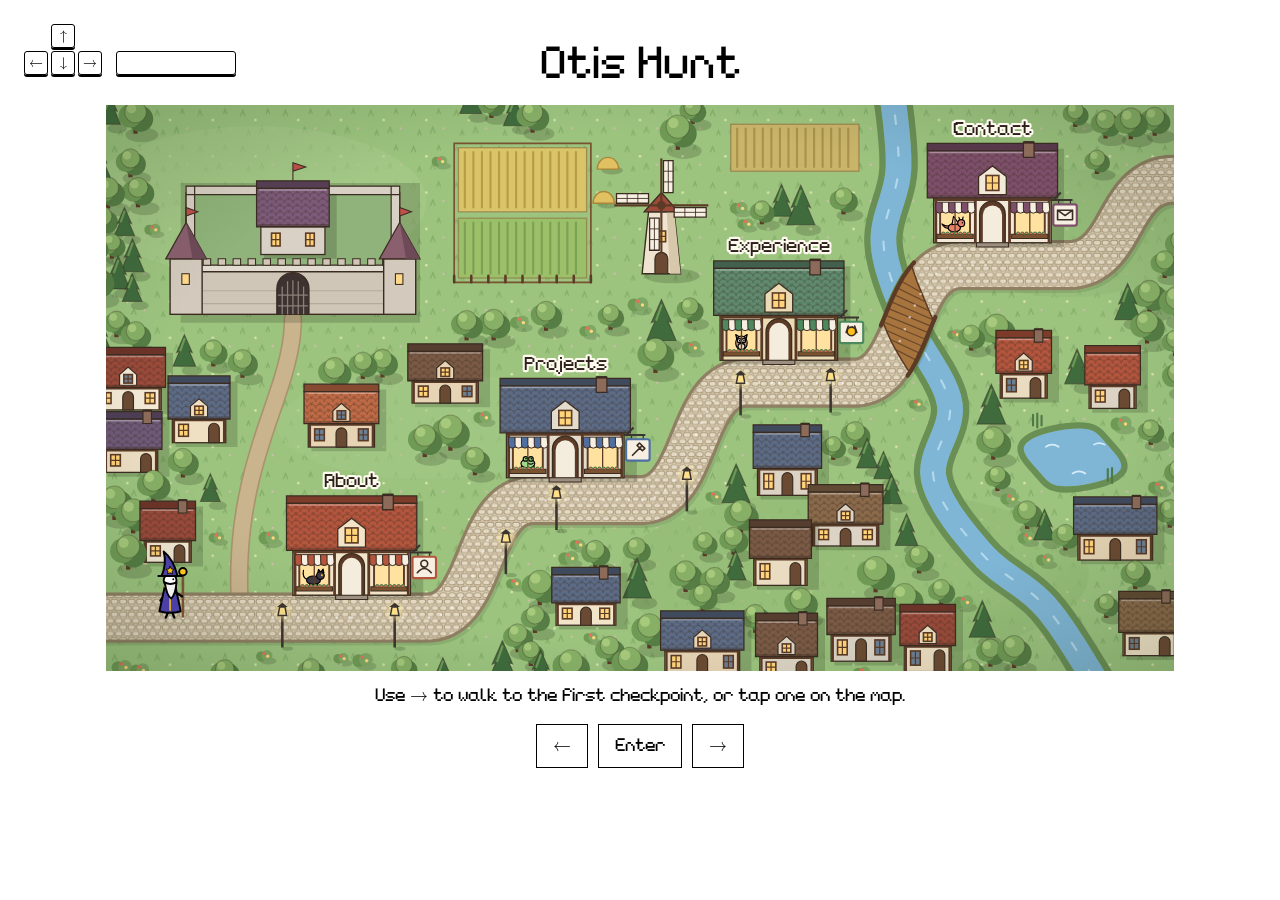
==== home.html @ 8ca7ceb2 "Turn each shop into a full-width room instead of a small framed picture Every shop now opens on a ro" ====
<!doctype html>
<html lang="en">
<head>
  <meta charset="utf-8">
  <meta name="viewport" content="width=device-width, initial-scale=1">
  <title>Otis Hunt</title>
  <link rel="stylesheet" href="css/fonts.css?v=20261121c">
  <link rel="stylesheet" href="css/home.css?v=20261121c">
  <script>
    // Coming from the cover's dive into the wizard: start inside his robe (see arrive() in home.js).
    try {
      if (sessionStorage.getItem('arriveZoom') && !location.hash &&
          !matchMedia('(prefers-reduced-motion: reduce)').matches) {
        document.documentElement.classList.add('arriving');
      }
    } catch (e) {}
  </script>
</head>
<body>
  <main class="world" id="world">
    <aside class="key" aria-label="Use the arrow keys to walk and the space bar to go inside">
      <div class="arrows" aria-hidden="true">
        <kbd class="up">↑</kbd>
        <kbd class="left">←</kbd><kbd class="down">↓</kbd><kbd class="right">→</kbd>
      </div>
      <kbd class="space" aria-hidden="true"></kbd>
    </aside>

    <header class="title">
      <h1>Otis Hunt</h1>
    </header>

    <figure class="map-figure">
      <div class="map-scroll" id="mapScroll">
      <div class="map-wrap" id="mapWrap">
        <svg class="map" id="map" viewBox="0 0 1000 530" role="img"
             aria-label="Map of the portfolio. Walk the figure to a checkpoint and go inside.">

          <defs>
            <pattern id="grass" width="40" height="34" patternUnits="userSpaceOnUse">
              <path d="M6 10 l2 -5 l2 5 M24 26 l2 -5 l2 5 M30 8 l1.5 -4 l1.5 4 M12 28 l1.5 -4 l1.5 4" fill="none" stroke="#6f9a55" stroke-width="1.2" stroke-opacity=".55" stroke-linecap="round"/>
              <circle cx="20" cy="14" r="1.1" fill="#fff6c8" opacity=".7"/><circle cx="36" cy="22" r="1" fill="#f6b6c8" opacity=".7"/>
            </pattern>
            <pattern id="tiles" width="8" height="6" patternUnits="userSpaceOnUse">
              <path d="M0 6 a4 4 0 0 1 8 0 M-4 3 a4 4 0 0 1 8 0 M4 3 a4 4 0 0 1 8 0" fill="none" stroke="#3b2c22" stroke-opacity=".4" stroke-width=".9"/>
            </pattern>
            <pattern id="cobbles" width="16" height="12" patternUnits="userSpaceOnUse"><rect width="16" height="12" fill="#d8cbb2"/><g fill="#e4d9c4" stroke="#a89878" stroke-width=".9"><rect x=".8" y=".8" width="6.6" height="4.6" rx="2"/><rect x="8.6" y=".8" width="6.6" height="4.6" rx="2"/><rect x="-3.2" y="6.6" width="6.6" height="4.6" rx="2"/><rect x="4.6" y="6.6" width="6.6" height="4.6" rx="2"/><rect x="12.6" y="6.6" width="6.6" height="4.6" rx="2"/></g></pattern>
            <radialGradient id="lampGlow"><stop offset="0" stop-color="#ffe9a0" stop-opacity=".85"/><stop offset="1" stop-color="#ffe9a0" stop-opacity="0"/></radialGradient>
            <radialGradient id="vignette" cx=".5" cy=".5" r=".75"><stop offset=".6" stop-color="#1f2a14" stop-opacity="0"/><stop offset="1" stop-color="#1f2a14" stop-opacity=".22"/></radialGradient>
          </defs>
          <!-- ── Scenery: a town seen from above, the street climbing bottom-left to top-right (generated by tools/gen_map.py) ── -->
          <g class="scenery" aria-hidden="true">
          <rect width="1000" height="530" fill="#9cc47f"/><rect width="1000" height="530" fill="url(#grass)"/>
          <ellipse cx="140" cy="90" rx="160" ry="70" fill="#a9cc8a" opacity=".6"/>
          <ellipse cx="700" cy="440" rx="220" ry="80" fill="#93bb76" opacity=".6"/>
          <ellipse cx="300" cy="300" rx="140" ry="50" fill="#a4c985" opacity=".6"/>
          <ellipse cx="900" cy="120" rx="120" ry="60" fill="#94bb78" opacity=".6"/>
          <rect x="330" y="40" width="120" height="60" fill="#d9c46a" stroke="#8a6a3a" stroke-width="1.2" stroke-opacity=".6"/><path d="M336 44 V96 M344 44 V96 M352 44 V96 M360 44 V96 M368 44 V96 M376 44 V96 M384 44 V96 M392 44 V96 M400 44 V96 M408 44 V96 M416 44 V96 M424 44 V96 M432 44 V96 M440 44 V96" stroke="#b89c45" stroke-width="2" stroke-linecap="round"/><rect x="330" y="106" width="120" height="56" fill="#9cbf6a" stroke="#8a6a3a" stroke-width="1.2" stroke-opacity=".6"/><path d="M336 110 V158 M344 110 V158 M352 110 V158 M360 110 V158 M368 110 V158 M376 110 V158 M384 110 V158 M392 110 V158 M400 110 V158 M408 110 V158 M416 110 V158 M424 110 V158 M432 110 V158 M440 110 V158" stroke="#7da152" stroke-width="2" stroke-linecap="round"/><rect x="585" y="18" width="120" height="44" fill="#c9b46a" stroke="#8a6a3a" stroke-width="1.2" stroke-opacity=".6"/><path d="M591 22 V58 M599 22 V58 M607 22 V58 M615 22 V58 M623 22 V58 M631 22 V58 M639 22 V58 M647 22 V58 M655 22 V58 M663 22 V58 M671 22 V58 M679 22 V58 M687 22 V58 M695 22 V58" stroke="#a8924c" stroke-width="2" stroke-linecap="round"/><path d="M326 36 H454 V166 H326 Z" fill="none" stroke="#7a5230" stroke-width="1.6"/><path d="M326 166 v-6 M342 166 v-6 M358 166 v-6 M374 166 v-6 M390 166 v-6 M406 166 v-6 M422 166 v-6 M438 166 v-6 M454 166 v-6" stroke="#5b3a26" stroke-width="2.4" stroke-linecap="round"/><ellipse cx="474" cy="61" rx="10" ry="4" fill="#1f2a14" opacity=".2"/><path d="M460 60 a10 11 0 0 1 20 0 Z" fill="#e0c060" stroke="#a8863a" stroke-width="1.2"/><ellipse cx="470" cy="93" rx="10" ry="4" fill="#1f2a14" opacity=".2"/><path d="M456 92 a10 11 0 0 1 20 0 Z" fill="#e0c060" stroke="#a8863a" stroke-width="1.2"/>
          <path d="M721.1 -9.4 L721.1 -9.3 L721.9 -3.5 L722.7 3 L723.6 10 L724.5 17.3 L725.3 24.9 L726 32.4 L726.6 39.8 L727 46.9 L727.1 53.5 L727 59.2 L726.6 64.3 L725.7 69.3 L724.5 74.4 L723.1 79.7 L721.4 85.2 L719.6 90.8 L719.6 90.9 L717.9 96.6 L717.7 97 L716.2 102.7 L716 103.3 L714.7 109 L714.5 110 L713.6 115.7 L713.4 117 L713 122.8 L712.9 124.3 L713 130.2 L713.1 131.5 L713.7 137.6 L713.8 138.5 L714.8 144.7 L715 145.4 L716.4 151.6 L716.5 152.3 L718.2 158.5 L718.3 159 L720.3 165.3 L720.4 165.8 L722.6 172 L722.7 172.4 L725 178.7 L725.1 179 L727.6 185.3 L727.7 185.5 L730.2 191.8 L730.3 191.9 L730.9 193.5 L731.3 192.5 L731.4 192.5 L732.2 190.4 L732.2 190.4 L733.1 188.3 L733.1 188.2 L734 186.2 L734 186.1 L734.9 184.1 L735 183.9 L735.8 181.9 L735.9 181.8 L736.8 179.8 L736.9 179.6 L737.8 177.6 L737.9 177.4 L738.8 175.5 L738.9 175.2 L739.8 173.3 L739.9 173.1 L740.9 171.2 L741 170.9 L742 169 L742.2 168.7 L743.1 166.9 L743.3 166.5 L744.3 164.8 L744.5 164.4 L745.6 162.6 L745.8 162.2 L746.8 160.5 L747.1 160.1 L748.2 158.4 L748.5 158 L749.1 157 L748.9 156.3 L747.1 150.5 L745.6 144.8 L744.4 139.4 L743.5 134.1 L743 129.1 L742.9 124.5 L743.3 120 L744 115.3 L745.2 110.3 L746.6 105.2 L748.3 99.8 L750 94.1 L750.1 94 L751.8 88.3 L751.9 87.9 L753.5 82.1 L753.7 81.4 L755.1 75.5 L755.2 74.7 L756.2 68.6 L756.4 67.5 L756.9 61.3 L757 60.3 L757.1 53.7 L757.1 53.1 L757 46 L756.9 45.5 L756.5 38 L756.5 37.7 L755.9 29.9 L755.9 29.7 L755.1 21.9 L755.1 21.7 L754.3 14 L754.3 13.8 L753.4 6.4 L753.4 6.3 L752.5 -0.8 L752.5 -0.8 L751.6 -7.3 L750.9 -13 L750.3 -17.8 L749.9 -21.6 L749.7 -23 L749.3 -24.4 L748.8 -25.8 L748.2 -27.1 L747.4 -28.4 L746.5 -29.6 L745.5 -30.7 L744.5 -31.6 L743.3 -32.5 L742 -33.3 L740.7 -33.9 L739.3 -34.4 L737.8 -34.7 L736.4 -34.9 L734.9 -35 L733.4 -34.9 L732 -34.7 L730.6 -34.3 L729.2 -33.8 L727.9 -33.2 L726.6 -32.4 L725.4 -31.5 L724.3 -30.5 L723.4 -29.5 L722.5 -28.3 L721.7 -27 L721.1 -25.7 L720.6 -24.3 L720.3 -22.8 L720.1 -21.4 L720 -19.9 L720.1 -18.4 L720.5 -14.6 L720.5 -14.3 Z M756.8 244.4 L760.6 250.6 L764.2 256.6 L767.5 262.4 L770.3 268 L772.6 273.2 L774.2 278 L775.1 282.2 L775.4 285.8 L775 289.6 L774.1 293.9 L772.5 298.7 L770.5 304 L768.2 309.6 L768.2 309.6 L765.8 315.4 L765.6 315.8 L763.5 321.6 L763.2 322.5 L761.4 328.3 L761.1 329.7 L759.9 335.5 L759.7 337.6 L759.3 343.3 L759.3 344.6 L759.4 345.9 L760.1 351.7 L760.3 352.8 L760.5 353.9 L762.1 359.8 L762.6 361.2 L764.8 367.2 L765.3 368.2 L768.1 374.3 L768.5 375.1 L771.8 381.2 L772.2 381.9 L775.9 388 L776.3 388.5 L780.4 394.6 L780.7 395 L785 401 L785.2 401.4 L789.8 407.3 L790 407.5 L794.6 413.3 L794.8 413.5 L799.4 419.1 L799.5 419.2 L804.1 424.6 L804.2 424.7 L808.7 429.8 L809.1 430.3 L813.6 435.1 L814.3 435.8 L819 440.2 L819.6 440.7 L824.6 444.8 L825 445.2 L830.1 449.1 L830.4 449.4 L835.6 453.1 L835.8 453.2 L841 456.9 L846.2 460.6 L851.2 464.2 L855.9 467.9 L860.5 471.7 L864.7 475.7 L868.8 480 L872.9 485 L877.4 490.8 L882.1 497.3 L886.8 504.3 L891.5 511.4 L896.1 518.6 L900.5 525.7 L904.6 532.5 L908.4 538.7 L911.9 544.4 L911.9 544.5 L914.9 549.2 L915 549.4 L917.4 553.1 L918.2 554.3 L919.2 555.4 L920.3 556.4 L921.5 557.3 L922.7 558.1 L924 558.8 L925.4 559.3 L926.8 559.7 L928.3 559.9 L929.7 560 L931.2 560 L932.7 559.8 L934.1 559.4 L935.5 559 L936.8 558.3 L938.1 557.6 L939.3 556.8 L940.4 555.8 L941.4 554.7 L942.3 553.5 L943.1 552.3 L943.8 551 L944.3 549.6 L944.7 548.2 L944.9 546.7 L945 545.3 L945 543.8 L944.8 542.3 L944.4 540.9 L944 539.5 L943.3 538.2 L942.6 536.9 L940.3 533.3 L937.5 528.7 L934.1 523.1 L930.2 516.8 L930.2 516.8 L926 510 L926 509.9 L921.5 502.7 L921.4 502.6 L916.7 495.2 L916.6 495.1 L911.8 487.7 L911.7 487.5 L906.8 480.3 L906.6 480 L901.7 473.2 L901.4 472.8 L896.6 466.5 L896.2 466 L891.5 460.4 L890.9 459.7 L886.2 454.7 L885.5 454.1 L880.6 449.5 L880 449 L875 444.7 L874.5 444.3 L869.4 440.3 L869 440.1 L863.8 436.3 L863.6 436.2 L858.3 432.4 L853.2 428.8 L848.2 425.2 L843.6 421.6 L839.2 417.9 L835.1 414.1 L831.1 409.9 L826.9 405.1 L822.4 399.8 L817.9 394.4 L813.5 388.9 L809.2 383.3 L805.1 377.7 L801.4 372.1 L798 366.6 L795.1 361.2 L792.7 356.1 L790.9 351.3 L789.8 347.1 L789.4 343.7 L789.6 340.3 L790.3 336.2 L791.7 331.7 L793.6 326.6 L795.9 321.1 L798.3 315.3 L798.5 314.9 L800.7 309.1 L801 308.3 L802.9 302.4 L803.2 301.1 L804.5 295.2 L804.8 293.3 L805.4 287.4 L805.4 286.2 L805.4 285 L805 279 L804.8 277.8 L804.6 276.7 L803.3 270.7 L802.9 269.1 L800.8 263 L800.3 261.8 L797.7 255.7 L797.3 254.8 L794.1 248.6 L793.8 248 L790.3 241.7 L790.1 241.4 L786.3 235.1 L786.2 234.9 L782.3 228.6 L782.3 228.6 L778.4 222.3 L774.7 216.2 L771.5 210.6 L771.2 211.3 L770.4 213.3 L769.5 215.4 L769.5 215.4 L768.7 217.5 L768.6 217.5 L767.8 219.6 L767.8 219.6 L766.9 221.7 L766.9 221.8 L766 223.8 L766 223.9 L765.1 225.9 L765 226.1 L764.2 228.1 L764.1 228.2 L763.2 230.2 L763.1 230.4 L762.2 232.4 L762.1 232.6 L761.2 234.5 L761.1 234.8 L760.2 236.7 L760.1 236.9 L759.1 238.8 L759 239.1 L758 241 L757.8 241.3 L756.9 243.1 L756.7 243.5 L756.4 243.9 Z M946.5 323.8 L943.9 320.7 L941.3 317.8 L938.8 315 L936.5 312.4 L934.3 309.9 L932.3 307.7 L930.2 305.7 L928 304 L925.6 302.6 L922.7 301.5 L919.4 300.7 L915.5 300.2 L911 300 L905.9 300.2 L900.3 300.7 L894.3 301.5 L888.1 302.6 L882 304 L876.1 305.7 L870.7 307.7 L866 309.9 L862.1 312.4 L859.2 315 L857.3 317.8 L856.4 320.7 L856.5 323.8 L857.4 326.9 L859 330 L861.1 333.1 L863.5 336.2 L866.1 339.3 L868.7 342.2 L871.2 345 L873.5 347.6 L875.7 350.1 L877.7 352.3 L879.8 354.3 L882 356 L884.4 357.4 L887.3 358.5 L890.6 359.3 L894.5 359.8 L899 360 L904.1 359.8 L909.7 359.3 L915.7 358.5 L921.9 357.4 L928 356 L933.9 354.3 L939.3 352.3 L944 350.1 L947.9 347.6 L950.8 345 L952.7 342.2 L953.6 339.3 L953.5 336.2 L952.6 333.1 L951 330 L948.9 326.9 Z" fill="#7fa866" stroke="#6a8f55" stroke-width="6" stroke-linejoin="round"/>
          <path d="M944.1 325.7 L941.6 322.7 L939.1 319.8 L936.6 317 L936.6 317 L934.3 314.4 L932.1 311.9 L930.1 309.8 L928.2 308 L926.3 306.5 L924.2 305.3 L921.8 304.3 L918.9 303.6 L915.3 303.2 L911 303 L906.1 303.2 L900.6 303.6 L894.8 304.4 L888.8 305.5 L882.8 306.9 L877 308.6 L871.8 310.5 L867.4 312.6 L863.9 314.8 L861.4 317 L860 319.1 L859.4 321.1 L859.5 323.3 L860.2 325.7 L861.6 328.5 L863.5 331.4 L865.9 334.3 L868.4 337.3 L870.9 340.2 L873.4 343 L873.4 343 L875.7 345.6 L877.9 348.1 L879.9 350.2 L881.8 352 L883.7 353.5 L885.8 354.7 L888.2 355.7 L891.1 356.4 L894.7 356.8 L899 357 L903.9 356.8 L909.4 356.4 L915.2 355.6 L921.2 354.5 L927.2 353.1 L933 351.4 L938.2 349.5 L942.6 347.4 L946.1 345.2 L948.6 343 L950 340.9 L950.6 338.9 L950.5 336.7 L949.8 334.3 L948.4 331.5 L946.5 328.6 Z M759.9 243.8 L763.2 249 L763.2 249.1 L766.8 255.1 L766.9 255.2 L770.1 261 L770.2 261.1 L773 266.6 L773.1 266.8 L775.3 272 L775.4 272.2 L777 277 L777.1 277.3 L778 281.5 L778.1 281.7 L778.1 282 L778.4 285.6 L778.4 285.9 L778.4 286.1 L778 289.9 L778 290.3 L777 294.6 L776.9 294.9 L775.4 299.6 L775.3 299.8 L773.3 305 L773.3 305.1 L771 310.7 L771 310.7 L768.6 316.5 L768.4 316.9 L766.3 322.6 L766 323.4 L764.3 329.1 L764 330.4 L762.9 336 L762.7 337.8 L762.3 343.4 L762.3 344.5 L762.4 345.6 L763.1 351.3 L763.2 352.3 L763.4 353.2 L765 359 L765.4 360.2 L767.6 366.1 L768 367 L770.8 373 L771.2 373.7 L774.4 379.8 L774.8 380.4 L778.5 386.4 L778.8 386.9 L782.8 392.9 L783.1 393.3 L787.4 399.3 L787.6 399.6 L792.1 405.4 L792.3 405.7 L796.9 411.4 L797.1 411.6 L801.7 417.2 L801.8 417.3 L806.4 422.7 L806.5 422.7 L810.9 427.9 L811.3 428.2 L815.7 433 L816.4 433.6 L821 438 L821.6 438.4 L826.5 442.5 L826.9 442.9 L831.9 446.7 L832.2 446.9 L837.4 450.7 L837.5 450.8 L842.8 454.5 L847.9 458.1 L848 458.2 L853 461.8 L853 461.8 L857.8 465.5 L857.9 465.6 L862.4 469.4 L862.5 469.5 L866.8 473.5 L866.9 473.6 L871 477.9 L871.1 478 L875.3 483 L875.3 483.1 L879.8 489 L879.9 489.1 L884.5 495.6 L884.6 495.6 L889.3 502.6 L889.3 502.6 L894 509.8 L894 509.8 L898.6 517 L898.6 517 L903 524.1 L903 524.1 L907.2 530.9 L907.2 530.9 L911 537.2 L914.4 542.8 L914.5 542.9 L917.4 547.6 L917.5 547.8 L919.9 551.4 L920.6 552.5 L921.4 553.3 L922.2 554.1 L923.2 554.9 L924.2 555.5 L925.2 556 L926.3 556.4 L927.5 556.7 L928.6 556.9 L929.8 557 L931 557 L932.1 556.8 L933.3 556.5 L934.4 556.2 L935.5 555.7 L936.5 555.1 L937.5 554.4 L938.3 553.6 L939.1 552.8 L939.9 551.8 L940.5 550.8 L941 549.8 L941.4 548.7 L941.7 547.5 L941.9 546.4 L942 545.2 L942 544 L941.8 542.9 L941.5 541.7 L941.2 540.6 L940.7 539.5 L940.1 538.4 L937.8 534.9 L937.7 534.9 L934.9 530.3 L934.9 530.3 L931.5 524.7 L927.7 518.4 L927.6 518.4 L923.4 511.5 L923.4 511.5 L918.9 504.3 L918.9 504.2 L914.2 496.8 L914.1 496.7 L909.3 489.4 L909.2 489.2 L904.3 482 L904.1 481.8 L899.3 475 L899 474.6 L894.2 468.4 L893.9 467.9 L889.2 462.4 L888.7 461.7 L884.1 456.8 L883.5 456.2 L878.6 451.7 L878.1 451.2 L873.1 447 L872.7 446.7 L867.5 442.7 L867.2 442.5 L862 438.7 L861.9 438.6 L856.6 434.9 L851.4 431.2 L851.4 431.2 L846.5 427.6 L846.4 427.6 L841.7 424 L841.6 423.9 L837.3 420.3 L837.1 420.1 L833 416.3 L832.9 416.2 L828.9 412 L828.9 411.9 L824.6 407 L824.6 407 L820.1 401.8 L820.1 401.7 L815.6 396.3 L815.6 396.3 L811.1 390.8 L811.1 390.7 L806.8 385.1 L806.8 385.1 L802.7 379.4 L802.6 379.3 L798.9 373.8 L798.8 373.6 L795.4 368.1 L795.4 368 L792.4 362.6 L792.4 362.5 L790 357.4 L789.9 357.1 L788.1 352.3 L788 352.1 L786.9 347.9 L786.8 347.7 L786.8 347.5 L786.4 344.1 L786.4 343.8 L786.4 343.6 L786.6 340.1 L786.6 339.7 L787.4 335.7 L787.5 335.4 L788.9 330.8 L788.9 330.6 L790.8 325.5 L790.9 325.4 L793.1 319.9 L793.2 319.9 L795.5 314.1 L795.7 313.8 L797.9 308 L798.1 307.3 L800 301.6 L800.3 300.4 L801.6 294.6 L801.8 293 L802.4 287.2 L802.4 286.1 L802.4 285.1 L802 279.2 L801.9 278.3 L801.7 277.3 L800.4 271.4 L800 270 L798 264 L797.6 263 L794.9 256.9 L794.6 256.1 L791.5 250 L791.2 249.5 L787.7 243.2 L787.5 242.9 L783.7 236.6 L783.6 236.5 L779.7 230.2 L775.8 223.9 L775.8 223.9 L772.1 217.8 L772.1 217.7 L771.9 217.5 L771.4 218.6 L771.4 218.6 L771.4 218.7 L771.4 218.7 L770.6 220.7 L770.6 220.7 L770.5 220.8 L770.5 220.8 L769.7 222.8 L769.7 222.8 L769.6 222.9 L769.6 222.9 L768.8 225 L768.8 225 L768.7 225.1 L768.7 225.1 L767.9 227.1 L767.9 227.1 L767.8 227.3 L767.8 227.3 L766.9 229.3 L766.9 229.3 L766.8 229.5 L766.8 229.5 L766 231.5 L766 231.5 L765.9 231.6 L765.9 231.7 L765 233.6 L765 233.6 L764.9 233.8 L764.9 233.9 L763.9 235.8 L763.9 235.8 L763.8 236.1 L763.8 236.1 L762.9 238 L762.9 238 L762.8 238.3 L762.7 238.3 L761.8 240.2 L761.8 240.2 L761.7 240.5 L761.6 240.5 L760.7 242.4 L760.7 242.4 L760.5 242.7 L760.5 242.7 Z M724.1 -9.7 L724.1 -9.6 L724.8 -3.9 L725.7 2.6 L725.7 2.6 L726.6 9.6 L726.6 9.6 L727.5 17 L727.5 17 L728.3 24.5 L728.3 24.6 L729 32.1 L729 32.2 L729.6 39.6 L729.6 39.7 L730 46.7 L730 46.8 L730.1 53.4 L730.1 53.5 L730 59.2 L730 59.4 L729.5 64.5 L729.5 64.8 L728.7 69.8 L728.6 69.9 L727.5 75.1 L727.4 75.2 L726 80.5 L725.9 80.6 L724.3 86.1 L724.3 86.1 L722.5 91.7 L722.5 91.8 L720.7 97.5 L720.6 97.8 L719.1 103.4 L718.9 104 L717.6 109.7 L717.5 110.5 L716.5 116.2 L716.4 117.3 L715.9 123 L715.9 124.3 L716 130.1 L716.1 131.3 L716.7 137.3 L716.8 138.1 L717.8 144.1 L717.9 144.8 L719.3 150.9 L719.4 151.5 L721.1 157.7 L721.2 158.2 L723.1 164.4 L723.3 164.8 L725.4 171.1 L725.5 171.4 L727.8 177.6 L727.9 177.9 L730.4 184.2 L730.4 184.3 L731 185.6 L731.2 185 L731.2 185 L731.3 184.9 L731.3 184.9 L732.1 182.9 L732.1 182.9 L732.2 182.7 L732.2 182.7 L733.1 180.7 L733.1 180.7 L733.2 180.5 L733.2 180.5 L734 178.5 L734 178.5 L734.1 178.4 L734.1 178.3 L735 176.4 L735 176.4 L735.1 176.2 L735.1 176.1 L736.1 174.2 L736.1 174.2 L736.2 173.9 L736.2 173.9 L737.1 172 L737.1 172 L737.2 171.7 L737.3 171.7 L738.2 169.8 L738.2 169.8 L738.3 169.5 L738.4 169.5 L739.3 167.6 L739.3 167.6 L739.5 167.3 L739.5 167.3 L740.5 165.5 L740.5 165.4 L740.7 165.1 L740.7 165.1 L741.7 163.3 L741.7 163.3 L741.9 162.9 L741.9 162.9 L743 161.1 L743 161.1 L743.2 160.7 L743.2 160.7 L744.3 159 L744.3 158.9 L744.6 158.5 L744.6 158.5 L745.7 156.8 L745.7 156.8 L745.8 156.6 L744.2 151.4 L744.2 151.3 L742.7 145.6 L742.6 145.5 L741.4 140 L741.4 139.9 L740.5 134.6 L740.5 134.4 L740 129.4 L740 129.2 L739.9 124.6 L739.9 124.3 L740.3 119.7 L740.3 119.5 L741.1 114.8 L741.1 114.6 L742.3 109.7 L742.3 109.5 L743.7 104.4 L743.7 104.3 L745.4 98.9 L745.4 98.9 L747.2 93.2 L747.2 93.1 L749 87.4 L749.1 87.1 L750.6 81.3 L750.8 80.7 L752.1 74.9 L752.3 74.1 L753.3 68.2 L753.4 67.2 L753.9 61.1 L754 60.2 L754.1 53.7 L754.1 53.1 L754 46.1 L753.9 45.6 L753.5 38.2 L753.5 37.9 L752.9 30.2 L752.9 30 L752.2 22.2 L752.1 22 L751.3 14.3 L751.3 14.2 L750.4 6.7 L750.4 6.7 L749.5 -0.4 L749.5 -0.4 L748.7 -6.9 L747.9 -12.7 L747.9 -12.7 L747.3 -17.4 L747.3 -17.5 L746.9 -21.2 L746.8 -22.4 L746.5 -23.5 L746.1 -24.7 L745.5 -25.7 L744.9 -26.7 L744.2 -27.7 L743.4 -28.5 L742.6 -29.3 L741.6 -30 L740.6 -30.6 L739.5 -31.1 L738.4 -31.5 L737.3 -31.8 L736.1 -31.9 L734.9 -32 L733.8 -31.9 L732.6 -31.8 L731.5 -31.5 L730.3 -31.1 L729.3 -30.5 L728.3 -29.9 L727.3 -29.2 L726.5 -28.4 L725.7 -27.6 L725 -26.6 L724.4 -25.6 L723.9 -24.5 L723.5 -23.4 L723.2 -22.3 L723.1 -21.1 L723 -19.9 L723.1 -18.7 L723.5 -14.9 L723.5 -14.6 Z" fill="#7fb6d6"/>
          <path d="M735 -20 L735.4 -16.1 L736 -11.2 L736.8 -5.4 L737.6 1.1 L738.5 8.2 L739.4 15.6 L740.2 23.3 L741 31.1 L741.6 38.8 L742 46.3 L742.1 53.4 L742 60 L741.4 66.2 L740.4 72.2 L739.1 78.1 L737.5 83.9 L735.7 89.6 L733.9 95.3 L732.2 101 L730.6 106.7 L729.3 112.4 L728.4 118.2 L727.9 124 L728 130 L728.6 136.1 L729.6 142.2 L731 148.4 L732.7 154.6 L734.6 160.9 L736.8 167.2 L737.5 169.1 M766.8 232.1 L769.5 236.5 L773.4 242.8 L777.2 249.1 L780.7 255.4 L783.9 261.6 L786.6 267.8 L788.6 273.9 L790 280 L790.4 286 L789.9 292 L788.6 297.9 L786.7 303.7 L784.5 309.5 L782.1 315.3 L779.7 321.1 L777.5 326.9 L775.8 332.6 L774.6 338.4 L774.3 344.2 L775 350 L776.6 355.9 L778.9 361.9 L781.7 368 L785 374.1 L788.7 380.2 L792.8 386.2 L797.1 392.3 L801.7 398.1 L806.3 403.9 L810.9 409.5 L815.5 414.9 L820 420 L824.5 424.8 L829.2 429.2 L834.2 433.3 L839.3 437.2 L844.4 441 L849.7 444.7 L854.9 448.4 L860.2 452.2 L865.4 456.2 L870.4 460.5 L875.3 465 L880 470 L884.7 475.6 L889.5 481.9 L894.4 488.8 L899.3 495.9 L904.1 503.3 L908.8 510.6 L913.2 517.8 L917.4 524.6 L921.2 530.9 L924.7 536.6 L927.6 541.3 L930 545" fill="none" stroke="#b9dcef" stroke-width="2" stroke-linecap="round" stroke-dasharray="8 22" opacity=".9"/>
          <path d="M880 320 q6 -4 12 0 M905 345 q6 -4 12 0 M925 318 q5 -3 10 0" fill="none" stroke="#d6ecf7" stroke-width="1.6" stroke-linecap="round"/>
          <path d="M868 300 v-10 M872 302 v-13 M876 300 v-9 M938 352 v-11 M942 354 v-14" stroke="#4f7a45" stroke-width="2" stroke-linecap="round"/>
          <path d="M166.6 209.8 L166.2 214.7 L165.5 219.6 L164.8 224.6 L163.8 229.5 L162.8 234.5 L161.6 239.5 L160.2 244.5 L158.8 249.6 L157.3 254.8 L155.6 260 L153.9 265.3 L152.1 270.7 L150.3 276.2 L148.4 281.7 L146.5 287.4 L146.5 287.4 L144.5 293.1 L144.5 293.2 L142.5 299 L142.5 299 L140.5 305 L140.5 305 L138.6 311.1 L138.5 311.2 L136.6 317.3 L136.6 317.4 L134.7 323.7 L134.6 323.8 L132.8 330.2 L132.7 330.4 L130.9 336.9 L130.9 337 L129.1 343.8 L129.1 343.9 L127.4 350.8 L127.4 350.9 L125.8 358 L125.8 358.1 L124.3 365.3 L124.2 365.5 L122.8 372.9 L122.8 373 L121.5 380.6 L121.5 380.8 L120.4 388.6 L120.3 388.8 L119.3 396.8 L119.3 396.9 L118.5 405.1 L118.4 405.3 L117.7 413.7 L117.7 413.9 L117.2 422.5 L117.2 422.7 L116.8 431.6 L116.8 431.8 L116.7 440.9 L116.7 441.1 L116.7 450.4 L116.7 450.6 L116.9 458 L117.4 458 L119.5 458 L121.6 458 L123.8 458 L125.9 458 L128 458 L130.1 458 L132.2 458 L132.9 458 L132.7 450.2 L132.7 441.1 L132.8 432.1 L133.2 423.4 L133.7 414.9 L134.4 406.7 L135.2 398.7 L136.2 390.8 L137.3 383.2 L138.6 375.8 L139.9 368.5 L141.4 361.4 L143 354.5 L144.6 347.8 L146.4 341.1 L148.1 334.7 L150 328.3 L151.9 322.1 L153.8 316 L155.7 310 L157.7 304.1 L159.6 298.3 L161.6 292.6 L163.5 286.9 L165.4 281.3 L165.4 281.3 L167.3 275.8 L167.3 275.8 L169.1 270.3 L169.1 270.3 L170.9 264.9 L170.9 264.8 L172.6 259.5 L172.6 259.4 L174.2 254.2 L174.2 254 L175.7 248.8 L175.7 248.7 L177.1 243.5 L177.1 243.3 L178.3 238.1 L178.4 237.9 L179.5 232.8 L179.5 232.6 L180.5 227.4 L180.5 227.2 L181.4 222 L181.4 221.8 L182.1 216.6 L182.1 216.4 L182.6 211.2 L182.6 210.9 L182.9 205.7 L182.9 205.4 L183 200.2 L183 199.1 L182.8 198.1 L182.4 197.1 L182 196.1 L181.4 195.3 L180.8 194.5 L180 193.7 L179.1 193.2 L178.2 192.7 L177.2 192.3 L176.2 192.1 L175.2 192 L174.1 192 L173.1 192.2 L172.1 192.6 L171.1 193 L170.3 193.6 L169.5 194.2 L168.7 195 L168.2 195.9 L167.7 196.8 L167.3 197.8 L167.1 198.8 L167 199.8 L166.9 204.9 Z" fill="#c9b48e" stroke="#a8936c" stroke-width="1.5"/>
          <path d="M-37.5 502 L-33.8 502 L-32.5 502 L-31.2 502 L-30 502 L-28.7 502 L-27.5 502 L-26.3 502 L-25 502 L-23.8 502 L-22.5 502 L-21.3 502 L-20 502 L-18.8 502 L-17.5 502 L-16.2 502 L-15 502 L-13.8 502 L-12.5 502 L-11.3 502 L-10 502 L-8.8 502 L-7.5 502 L-6.2 502 L-5 502 L-3.8 502 L-2.5 502 L-1.3 502 L0 502 L1.2 502 L2.5 502 L3.7 502 L5 502 L6.3 502 L7.5 502 L8.8 502 L10 502 L16.2 502 L17.5 502 L18.8 502 L20 502 L23.8 502 L25 502 L26.2 502 L27.5 502 L48.7 502 L50 502 L51.3 502 L55 502 L56.2 502 L57.5 502 L60 502 L62.1 502 L64.3 502 L70.6 502 L72.7 502 L74.9 502 L77 502 L79.1 502 L81.2 502 L83.4 502 L85.5 502 L87.6 502 L89.8 502 L94 502 L96.1 502 L98.2 502 L100.4 502 L102.5 502 L104.6 502 L106.8 502 L108.9 502 L111 502 L113.1 502 L115.2 502 L117.4 502 L119.5 502 L121.6 502 L123.7 502 L125.9 502 L128 502 L130.1 502 L132.3 502 L134.4 502 L136.5 502 L138.6 502 L140.8 502 L142.9 502 L145 502 L155.6 502 L157.7 502 L159.9 502 L162 502 L168.4 502 L170.5 502 L172.6 502 L174.8 502 L210.9 502 L213 502 L215.1 502 L221.5 502 L223.6 502 L225.7 502 L230 502 L230.9 502 L231.8 502 L234.4 502 L235.2 502 L236.1 502 L237 502 L237.9 502 L238.7 502 L239.6 502 L240.5 502 L241.4 502 L242.3 502 L243.1 502 L244 502 L244.9 502 L245.7 502 L246.6 502 L247.5 502 L248.4 502 L249.3 502 L250.1 502 L251 502 L251.9 502 L252.7 502 L253.6 502 L254.5 502 L255.4 502 L256.2 502 L257.1 502 L258 502 L258.9 502 L259.8 502 L260.6 502 L261.5 502 L262.4 502 L263.3 502 L264.1 502 L265 502 L269.4 502 L270.2 502 L271.1 502 L272 502 L274.6 502 L275.5 502 L276.4 502 L277.3 502 L292.1 502 L293 502 L293.9 502 L296.5 502 L297.4 502 L298.2 502 L300 502 L300.6 502 L302.6 501.9 L303.7 501.9 L305.7 501.7 L306.8 501.6 L308.8 501.4 L309.9 501.2 L311.8 500.8 L313 500.6 L314.8 500.1 L315.9 499.8 L317.7 499.3 L318.8 498.9 L320.5 498.3 L321.6 497.9 L323.3 497.2 L324.4 496.7 L326 495.9 L327 495.4 L328.5 494.5 L329.5 493.9 L331 493 L331.9 492.4 L333.3 491.4 L334.2 490.8 L335.6 489.7 L336.4 489.1 L337.7 487.9 L338.4 487.3 L339.8 486.1 L340.4 485.5 L341.7 484.2 L342.3 483.6 L343.6 482.2 L344.1 481.7 L345.3 480.3 L345.8 479.7 L347 478.2 L347.4 477.7 L348.6 476.2 L348.9 475.7 L350.1 474.1 L350.4 473.6 L351.5 472 L351.8 471.6 L352.9 469.9 L353.2 469.5 L354.2 467.8 L354.4 467.4 L355.5 465.6 L355.7 465.2 L356.7 463.5 L356.9 463.1 L357.8 461.3 L358 461 L359 459.1 L359.1 458.8 L360.1 456.9 L360.2 456.7 L361.1 454.8 L361.2 454.5 L362.1 452.6 L362.2 452.4 L363.1 450.4 L363.2 450.2 L364.1 448.2 L364.2 448.1 L365 446.1 L365.1 445.9 L366 443.9 L366 443.8 L366.9 441.8 L366.9 441.7 L367.8 439.6 L367.8 439.6 L368.6 437.5 L368.7 437.5 L369.5 435.4 L369.5 435.4 L370.4 433.3 L371.2 431.3 L372 429.3 L372.9 427.3 L373.7 425.3 L374.5 423.3 L375.3 421.4 L376.1 419.6 L376.9 417.8 L377.7 416 L378.6 414.3 L379.4 412.6 L380.2 411 L381 409.4 L381.8 407.9 L382.6 406.5 L383.4 405.1 L384.2 403.8 L385 402.5 L385.8 401.4 L386.6 400.3 L387.3 399.3 L388.1 398.4 L388.8 397.5 L389.5 396.8 L390.2 396.1 L390.9 395.5 L391.5 394.9 L392.2 394.5 L392.8 394 L393.3 393.7 L393.9 393.4 L394.5 393.1 L395 392.9 L395.6 392.7 L396.2 392.5 L396.8 392.3 L397.5 392.2 L398.3 392.1 L399.1 392 L400.3 392 L400.8 392 L401.5 392 L402.2 392 L403 392 L403.8 392 L404.5 392 L405.2 392 L406 392 L406.8 392 L407.5 392 L408.2 392 L409 392 L409.7 392 L410.5 392 L411.2 392 L412 392 L412.7 392 L413.5 392 L414.3 392 L418.8 392 L419.5 392 L420.2 392 L430 392 L430.9 392 L431.8 392 L432.6 392 L433.5 392 L434.4 392 L435.2 392 L436.1 392 L437 392 L437.9 392 L438.7 392 L439.6 392 L440.5 392 L441.4 392 L442.3 392 L444 392 L444.9 392 L445.7 392 L446.6 392 L448.4 392 L449.2 392 L450.1 392 L451 392 L451.9 392 L452.7 392 L453.6 392 L454.5 392 L456.2 392 L457.1 392 L458 392 L458.9 392 L459.8 392 L461.5 392 L462.4 392 L463.2 392 L464.1 392 L465 392 L466.7 392 L467.6 392 L468.5 392 L474.6 392 L475.5 392 L476.4 392 L493 392 L493.9 392 L494.8 392 L496.5 392 L497.4 392 L498.2 392 L500 392 L500.6 392 L502.6 391.9 L503.7 391.9 L505.7 391.7 L506.8 391.6 L508.8 391.4 L509.9 391.2 L511.8 390.8 L513 390.6 L514.8 390.1 L515.9 389.8 L517.7 389.3 L518.8 388.9 L520.5 388.3 L521.6 387.9 L523.3 387.2 L524.4 386.7 L526 385.9 L527 385.4 L528.5 384.5 L529.5 383.9 L531 383 L531.9 382.4 L533.3 381.4 L534.2 380.8 L535.6 379.7 L536.4 379.1 L537.7 377.9 L538.4 377.3 L539.8 376.1 L540.4 375.5 L541.7 374.2 L542.3 373.6 L543.6 372.2 L544.1 371.7 L545.3 370.3 L545.8 369.7 L547 368.2 L547.4 367.7 L548.6 366.2 L548.9 365.7 L550.1 364.1 L550.4 363.6 L551.5 362 L551.8 361.6 L552.9 359.9 L553.2 359.5 L554.2 357.8 L554.4 357.4 L555.5 355.6 L555.7 355.2 L556.7 353.5 L556.9 353.1 L557.8 351.3 L558 351 L559 349.1 L559.1 348.8 L560.1 346.9 L560.2 346.7 L561.1 344.8 L561.2 344.5 L562.1 342.6 L562.2 342.4 L563.1 340.4 L563.2 340.2 L564.1 338.2 L564.2 338.1 L565 336.1 L565.1 335.9 L566 333.9 L566 333.8 L566.9 331.8 L566.9 331.7 L567.8 329.6 L567.8 329.6 L568.6 327.5 L568.7 327.5 L569.5 325.4 L569.5 325.4 L570.4 323.3 L571.2 321.3 L572 319.3 L572.9 317.3 L573.7 315.3 L574.5 313.3 L575.3 311.4 L576.1 309.6 L576.9 307.8 L577.7 306 L578.6 304.3 L579.4 302.6 L580.2 301 L581 299.4 L581.8 297.9 L582.6 296.5 L583.4 295.1 L584.2 293.8 L585 292.5 L585.8 291.4 L586.6 290.3 L587.3 289.3 L588.1 288.4 L588.8 287.5 L589.5 286.8 L590.2 286.1 L590.9 285.5 L591.5 284.9 L592.2 284.5 L592.8 284 L593.3 283.7 L593.9 283.4 L594.5 283.1 L595 282.9 L595.6 282.7 L596.2 282.5 L596.8 282.3 L597.5 282.2 L598.3 282.1 L599.1 282 L600.3 282 L600.7 282 L601.5 282 L602.2 282 L603 282 L604.5 282 L605.2 282 L606 282 L606.8 282 L607.5 282 L608.2 282 L609 282 L609.7 282 L610.5 282 L611.2 282 L612 282 L612.7 282 L613.5 282 L614.3 282 L615 282 L615.7 282 L616.5 282 L630 282 L630.9 282 L631.8 282 L632.6 282 L634.4 282 L635.2 282 L636.1 282 L638.7 282 L639.6 282 L640.5 282 L641.4 282 L642.2 282 L643.1 282 L644 282 L644.9 282 L645.7 282 L646.6 282 L647.5 282 L648.4 282 L649.3 282 L650.1 282 L651 282 L652.7 282 L653.6 282 L656.2 282 L657.1 282 L658 282 L658.9 282 L659.8 282 L660.6 282 L661.5 282 L662.4 282 L663.2 282 L664.1 282 L665 282 L665.9 282 L666.8 282 L667.6 282 L700 282 L700.6 282 L702.6 281.9 L703.7 281.9 L705.7 281.7 L706.8 281.6 L708.8 281.4 L709.9 281.2 L711.8 280.8 L713 280.6 L714.8 280.1 L715.9 279.8 L717.7 279.3 L718.8 278.9 L720.5 278.3 L721.6 277.9 L723.3 277.2 L724.4 276.7 L726 275.9 L727 275.4 L728.5 274.5 L729.5 273.9 L731 273 L731.9 272.4 L733.3 271.4 L734.2 270.8 L735.6 269.7 L736.4 269.1 L737.7 267.9 L738.4 267.3 L739.8 266.1 L740.4 265.5 L741.7 264.2 L742.3 263.6 L743.6 262.2 L744.1 261.7 L745.3 260.3 L745.8 259.7 L747 258.2 L747.4 257.7 L748.6 256.2 L748.9 255.7 L750.1 254.1 L750.4 253.6 L751.5 252 L751.8 251.6 L752.9 249.9 L753.2 249.5 L754.2 247.8 L754.4 247.4 L755.5 245.6 L755.7 245.2 L756.7 243.5 L756.9 243.1 L757.8 241.3 L758 241 L759 239.1 L759.1 238.8 L760.1 236.9 L760.2 236.7 L761.1 234.8 L761.2 234.5 L762.1 232.6 L762.2 232.4 L763.1 230.4 L763.2 230.2 L764.1 228.2 L764.2 228.1 L765 226.1 L765.1 225.9 L766 223.9 L766 223.8 L766.9 221.8 L766.9 221.7 L767.8 219.6 L767.8 219.6 L768.6 217.5 L768.7 217.5 L769.5 215.4 L769.5 215.4 L770.4 213.3 L771.2 211.3 L772 209.3 L772.9 207.3 L773.7 205.3 L774.5 203.3 L775.3 201.4 L776.1 199.6 L776.9 197.8 L777.7 196 L778.6 194.3 L779.4 192.6 L780.2 191 L781 189.4 L781.8 187.9 L782.6 186.5 L783.4 185.1 L784.2 183.8 L785 182.5 L785.8 181.4 L786.6 180.3 L787.3 179.3 L788.1 178.4 L788.8 177.5 L789.5 176.8 L790.2 176.1 L790.9 175.5 L791.5 174.9 L792.2 174.5 L792.8 174 L793.3 173.7 L793.9 173.4 L794.5 173.1 L795 172.9 L795.6 172.7 L796.2 172.5 L796.8 172.3 L797.5 172.2 L798.3 172.1 L799.1 172 L800.3 172 L800.8 172 L801.5 172 L802.2 172 L803 172 L804.5 172 L805.2 172 L806 172 L806.8 172 L807.5 172 L808.3 172 L809 172 L809.7 172 L810.5 172 L811.3 172 L812 172 L812.7 172 L813.5 172 L814.2 172 L815.8 172 L816.5 172 L817.2 172 L818 172 L818.8 172 L819.5 172 L820.2 172 L830.9 172 L831.8 172 L832.6 172 L835.3 172 L836.1 172 L837 172 L837.9 172 L839.6 172 L840.5 172 L841.4 172 L842.3 172 L843.1 172 L844 172 L844.9 172 L845.7 172 L846.6 172 L847.5 172 L848.4 172 L849.2 172 L850.1 172 L851 172 L852.7 172 L853.6 172 L854.5 172 L855.4 172 L856.2 172 L857.1 172 L858 172 L858.9 172 L859.8 172 L861.5 172 L862.4 172 L863.2 172 L864.1 172 L865.9 172 L866.7 172 L867.6 172 L868.5 172 L870.2 172 L871.1 172 L872 172 L872.9 172 L874.6 172 L875.5 172 L876.4 172 L879 172 L879.9 172 L880.7 172 L900 172 L900.4 172 L902.4 172 L903.3 171.9 L905.2 171.8 L906.1 171.8 L908 171.6 L908.9 171.5 L910.7 171.2 L911.6 171.1 L913.4 170.8 L914.3 170.6 L916 170.2 L916.9 170 L918.6 169.5 L919.5 169.3 L921.2 168.8 L922.1 168.5 L923.7 167.9 L924.5 167.6 L926.1 167 L926.9 166.6 L928.4 165.9 L929.3 165.5 L930.7 164.8 L931.5 164.4 L932.9 163.6 L933.7 163.1 L935.1 162.3 L935.8 161.8 L937.1 160.9 L937.8 160.5 L939.1 159.5 L939.7 159.1 L941 158.1 L941.6 157.6 L942.8 156.6 L943.4 156.1 L944.6 155 L945.1 154.6 L946.2 153.4 L946.7 153 L947.9 151.8 L948.3 151.4 L949.4 150.2 L949.8 149.8 L950.9 148.6 L951.2 148.2 L952.3 146.9 L952.6 146.5 L953.6 145.2 L953.9 144.9 L954.9 143.6 L955.2 143.2 L956.2 141.9 L956.4 141.6 L957.4 140.2 L957.6 139.9 L958.5 138.5 L958.7 138.3 L959.6 136.9 L959.8 136.6 L960.7 135.2 L960.9 135 L961.8 133.5 L961.9 133.3 L962.8 131.9 L962.9 131.7 L963.7 130.2 L963.8 130.1 L964.7 128.6 L964.8 128.5 L965.6 127 L965.7 126.9 L966.5 125.4 L966.6 125.4 L967.4 123.9 L967.5 123.8 L968.3 122.3 L968.3 122.3 L969.2 120.8 L970 119.3 L970.8 117.8 L971.6 116.4 L972.4 115 L973.2 113.6 L974 112.3 L974.8 111 L975.6 109.8 L976.3 108.5 L977.1 107.4 L977.9 106.2 L978.6 105.1 L979.3 104.1 L980.1 103.1 L980.8 102.2 L981.5 101.3 L982.2 100.4 L982.9 99.6 L983.6 98.9 L984.3 98.2 L985 97.6 L985.6 97 L986.3 96.4 L986.9 95.9 L987.6 95.5 L988.2 95 L988.9 94.7 L989.5 94.3 L990.2 94 L990.8 93.7 L991.5 93.4 L992.3 93.1 L993 92.9 L993.8 92.7 L994.7 92.5 L995.6 92.3 L996.6 92.2 L997.6 92.1 L998.8 92 L1000.2 92 L1000.8 92 L1001.5 92 L1002.2 92 L1003.7 92 L1004.5 92 L1005.3 92 L1006 92 L1006.7 92 L1008.2 92 L1009 92 L1009.7 92 L1010.5 92 L1011.2 92 L1012 92 L1012.8 92 L1013.5 92 L1014.3 92 L1015 92 L1015.7 92 L1016.5 92 L1017.2 92 L1018 92 L1019.5 92 L1020.3 92 L1022.5 92 L1023.2 92 L1024 92 L1024.8 92 L1025.5 92 L1026.2 92 L1027 92 L1027.8 92 L1028.5 92 L1029.3 92 L1030 92 L1038.2 92 L1039 92 L1039.7 92 L1060 92 L1060 48 L1039.8 48 L1039 48 L1038.2 48 L1030 48 L1029.3 48 L1028.5 48 L1027.8 48 L1027 48 L1026.3 48 L1025.5 48 L1024.7 48 L1024 48 L1023.3 48 L1022.5 48 L1020.2 48 L1019.5 48 L1018 48 L1017.2 48 L1016.5 48 L1015.8 48 L1015 48 L1014.3 48 L1013.5 48 L1012.8 48 L1012 48 L1011.3 48 L1010.5 48 L1009.7 48 L1009 48 L1008.3 48 L1006.8 48 L1006 48 L1005.2 48 L1004.5 48 L1003.8 48 L1002.3 48 L1001.5 48 L1000.7 48 L1000 48 L999.6 48 L997.6 48 L996.7 48.1 L994.8 48.2 L993.9 48.2 L992 48.4 L991.1 48.5 L989.3 48.8 L988.4 48.9 L986.6 49.2 L985.7 49.4 L984 49.8 L983.1 50 L981.4 50.5 L980.5 50.7 L978.8 51.2 L977.9 51.5 L976.3 52.1 L975.5 52.4 L973.9 53 L973.1 53.4 L971.6 54.1 L970.7 54.5 L969.3 55.2 L968.5 55.6 L967.1 56.4 L966.3 56.9 L964.9 57.7 L964.2 58.2 L962.9 59.1 L962.2 59.5 L960.9 60.5 L960.3 60.9 L959 61.9 L958.4 62.4 L957.2 63.4 L956.6 63.9 L955.4 65 L954.9 65.4 L953.8 66.6 L953.3 67 L952.1 68.2 L951.7 68.6 L950.6 69.8 L950.2 70.2 L949.1 71.4 L948.8 71.8 L947.7 73.1 L947.4 73.5 L946.4 74.8 L946.1 75.1 L945.1 76.4 L944.8 76.8 L943.8 78.1 L943.6 78.4 L942.6 79.8 L942.4 80.1 L941.5 81.5 L941.3 81.7 L940.4 83.1 L940.2 83.4 L939.3 84.8 L939.1 85 L938.2 86.5 L938.1 86.7 L937.2 88.1 L937.1 88.3 L936.3 89.8 L936.2 89.9 L935.3 91.4 L935.2 91.5 L934.4 93 L934.3 93.1 L933.5 94.6 L933.4 94.6 L932.6 96.1 L932.5 96.2 L931.7 97.7 L931.7 97.7 L930.8 99.2 L930 100.7 L929.2 102.2 L928.4 103.6 L927.6 105 L926.8 106.4 L926 107.7 L925.2 109 L924.4 110.2 L923.7 111.5 L922.9 112.6 L922.1 113.8 L921.4 114.9 L920.7 115.9 L919.9 116.9 L919.2 117.8 L918.5 118.7 L917.8 119.6 L917.1 120.4 L916.4 121.1 L915.7 121.8 L915 122.4 L914.4 123 L913.7 123.6 L913.1 124.1 L912.4 124.5 L911.8 125 L911.1 125.3 L910.5 125.7 L909.8 126 L909.2 126.3 L908.5 126.6 L907.7 126.9 L907 127.1 L906.2 127.3 L905.3 127.5 L904.4 127.7 L903.4 127.8 L902.4 127.9 L901.2 128 L899.8 128 L880.8 128 L879.9 128 L879 128 L876.4 128 L875.5 128 L874.6 128 L872.9 128 L872 128 L871.1 128 L870.2 128 L868.5 128 L867.6 128 L866.8 128 L865.9 128 L864.1 128 L863.3 128 L862.4 128 L861.5 128 L859.7 128 L858.9 128 L858 128 L857.1 128 L856.3 128 L855.4 128 L854.5 128 L853.6 128 L852.7 128 L851 128 L850.1 128 L849.3 128 L848.4 128 L847.5 128 L846.6 128 L845.8 128 L844.9 128 L844 128 L843.1 128 L842.3 128 L841.4 128 L840.5 128 L839.6 128 L837.9 128 L837 128 L836.1 128 L835.2 128 L832.6 128 L831.8 128 L830.9 128 L820.3 128 L819.5 128 L818.7 128 L818 128 L817.3 128 L816.5 128 L815.8 128 L814.2 128 L813.5 128 L812.8 128 L812 128 L811.2 128 L810.5 128 L809.8 128 L809 128 L808.3 128 L807.5 128 L806.7 128 L806 128 L805.3 128 L804.5 128 L803 128 L802.3 128 L801.5 128 L800.8 128 L800 128 L799.4 128 L797.4 128.1 L796.3 128.1 L794.3 128.3 L793.2 128.4 L791.2 128.6 L790.1 128.8 L788.2 129.2 L787 129.4 L785.2 129.9 L784.1 130.2 L782.3 130.7 L781.2 131.1 L779.5 131.7 L778.4 132.1 L776.7 132.8 L775.6 133.3 L774 134.1 L773 134.6 L771.5 135.5 L770.5 136.1 L769 137 L768.1 137.6 L766.7 138.6 L765.8 139.2 L764.4 140.3 L763.6 140.9 L762.3 142.1 L761.6 142.7 L760.2 143.9 L759.6 144.5 L758.3 145.8 L757.7 146.4 L756.4 147.8 L755.9 148.3 L754.7 149.7 L754.2 150.3 L753 151.8 L752.6 152.3 L751.4 153.8 L751.1 154.3 L749.9 155.9 L749.6 156.4 L748.5 158 L748.2 158.4 L747.1 160.1 L746.8 160.5 L745.8 162.2 L745.6 162.6 L744.5 164.4 L744.3 164.8 L743.3 166.5 L743.1 166.9 L742.2 168.7 L742 169 L741 170.9 L740.9 171.2 L739.9 173.1 L739.8 173.3 L738.9 175.2 L738.8 175.5 L737.9 177.4 L737.8 177.6 L736.9 179.6 L736.8 179.8 L735.9 181.8 L735.8 181.9 L735 183.9 L734.9 184.1 L734 186.1 L734 186.2 L733.1 188.2 L733.1 188.3 L732.2 190.4 L732.2 190.4 L731.4 192.5 L731.3 192.5 L730.5 194.6 L730.5 194.6 L729.6 196.7 L728.8 198.7 L728 200.7 L727.1 202.7 L726.3 204.7 L725.5 206.7 L724.7 208.6 L723.9 210.4 L723.1 212.2 L722.3 214 L721.4 215.7 L720.6 217.4 L719.8 219 L719 220.6 L718.2 222.1 L717.4 223.5 L716.6 224.9 L715.8 226.2 L715 227.5 L714.2 228.6 L713.4 229.7 L712.7 230.7 L711.9 231.6 L711.2 232.5 L710.5 233.2 L709.8 233.9 L709.1 234.5 L708.5 235.1 L707.8 235.5 L707.2 236 L706.7 236.3 L706.1 236.6 L705.5 236.9 L705 237.1 L704.4 237.3 L703.8 237.5 L703.2 237.7 L702.5 237.8 L701.7 237.9 L700.9 238 L699.7 238 L667.6 238 L666.8 238 L665.9 238 L665 238 L664.1 238 L663.2 238 L662.4 238 L661.5 238 L660.6 238 L659.7 238 L658.9 238 L658 238 L657.1 238 L656.3 238 L653.6 238 L652.8 238 L651 238 L650.1 238 L649.2 238 L648.4 238 L647.5 238 L646.6 238 L645.7 238 L644.9 238 L644 238 L643.1 238 L642.3 238 L641.4 238 L640.5 238 L639.6 238 L638.8 238 L636.1 238 L635.2 238 L634.4 238 L632.6 238 L631.8 238 L630.9 238 L630 238 L616.5 238 L615.8 238 L615 238 L614.2 238 L613.5 238 L612.8 238 L612 238 L611.2 238 L610.5 238 L609.8 238 L609 238 L608.2 238 L607.5 238 L606.7 238 L606 238 L605.3 238 L604.5 238 L603 238 L602.2 238 L601.5 238 L600.8 238 L600 238 L599.4 238 L597.4 238.1 L596.3 238.1 L594.3 238.3 L593.2 238.4 L591.2 238.6 L590.1 238.8 L588.2 239.2 L587 239.4 L585.2 239.9 L584.1 240.2 L582.3 240.7 L581.2 241.1 L579.5 241.7 L578.4 242.1 L576.7 242.8 L575.6 243.3 L574 244.1 L573 244.6 L571.5 245.5 L570.5 246.1 L569 247 L568.1 247.6 L566.7 248.6 L565.8 249.2 L564.4 250.3 L563.6 250.9 L562.3 252.1 L561.6 252.7 L560.2 253.9 L559.6 254.5 L558.3 255.8 L557.7 256.4 L556.4 257.8 L555.9 258.3 L554.7 259.7 L554.2 260.3 L553 261.8 L552.6 262.3 L551.4 263.8 L551.1 264.3 L549.9 265.9 L549.6 266.4 L548.5 268 L548.2 268.4 L547.1 270.1 L546.8 270.5 L545.8 272.2 L545.6 272.6 L544.5 274.4 L544.3 274.8 L543.3 276.5 L543.1 276.9 L542.2 278.7 L542 279 L541 280.9 L540.9 281.2 L539.9 283.1 L539.8 283.3 L538.9 285.2 L538.8 285.5 L537.9 287.4 L537.8 287.6 L536.9 289.6 L536.8 289.8 L535.9 291.8 L535.8 291.9 L535 293.9 L534.9 294.1 L534 296.1 L534 296.2 L533.1 298.2 L533.1 298.3 L532.2 300.4 L532.2 300.4 L531.4 302.5 L531.3 302.5 L530.5 304.6 L530.5 304.6 L529.6 306.7 L528.8 308.7 L528 310.7 L527.1 312.7 L526.3 314.7 L525.5 316.7 L524.7 318.6 L523.9 320.4 L523.1 322.2 L522.3 324 L521.4 325.7 L520.6 327.4 L519.8 329 L519 330.6 L518.2 332.1 L517.4 333.5 L516.6 334.9 L515.8 336.2 L515 337.5 L514.2 338.6 L513.4 339.7 L512.7 340.7 L511.9 341.6 L511.2 342.5 L510.5 343.2 L509.8 343.9 L509.1 344.5 L508.5 345.1 L507.8 345.5 L507.2 346 L506.7 346.3 L506.1 346.6 L505.5 346.9 L505 347.1 L504.4 347.3 L503.8 347.5 L503.2 347.7 L502.5 347.8 L501.7 347.9 L500.9 348 L499.7 348 L498.3 348 L497.4 348 L496.5 348 L494.8 348 L493.9 348 L493 348 L476.4 348 L475.5 348 L474.6 348 L468.5 348 L467.6 348 L466.8 348 L465 348 L464.1 348 L463.2 348 L462.4 348 L461.5 348 L459.8 348 L458.9 348 L458 348 L457.1 348 L456.3 348 L454.5 348 L453.6 348 L452.7 348 L451.9 348 L451 348 L450.1 348 L449.2 348 L448.4 348 L446.6 348 L445.8 348 L444.9 348 L444 348 L442.3 348 L441.4 348 L440.5 348 L439.6 348 L438.8 348 L437.9 348 L437 348 L436.1 348 L435.2 348 L434.4 348 L433.5 348 L432.6 348 L431.8 348 L430.9 348 L430 348 L420.3 348 L419.5 348 L418.7 348 L414.3 348 L413.5 348 L412.8 348 L412 348 L411.2 348 L410.5 348 L409.8 348 L409 348 L408.2 348 L407.5 348 L406.7 348 L406 348 L405.3 348 L404.5 348 L403.7 348 L403 348 L402.3 348 L401.5 348 L400.7 348 L400 348 L399.4 348 L397.4 348.1 L396.3 348.1 L394.3 348.3 L393.2 348.4 L391.2 348.6 L390.1 348.8 L388.2 349.2 L387 349.4 L385.2 349.9 L384.1 350.2 L382.3 350.7 L381.2 351.1 L379.5 351.7 L378.4 352.1 L376.7 352.8 L375.6 353.3 L374 354.1 L373 354.6 L371.5 355.5 L370.5 356.1 L369 357 L368.1 357.6 L366.7 358.6 L365.8 359.2 L364.4 360.3 L363.6 360.9 L362.3 362.1 L361.6 362.7 L360.2 363.9 L359.6 364.5 L358.3 365.8 L357.7 366.4 L356.4 367.8 L355.9 368.3 L354.7 369.7 L354.2 370.3 L353 371.8 L352.6 372.3 L351.4 373.8 L351.1 374.3 L349.9 375.9 L349.6 376.4 L348.5 378 L348.2 378.4 L347.1 380.1 L346.8 380.5 L345.8 382.2 L345.6 382.6 L344.5 384.4 L344.3 384.8 L343.3 386.5 L343.1 386.9 L342.2 388.7 L342 389 L341 390.9 L340.9 391.2 L339.9 393.1 L339.8 393.3 L338.9 395.2 L338.8 395.5 L337.9 397.4 L337.8 397.6 L336.9 399.6 L336.8 399.8 L335.9 401.8 L335.8 401.9 L335 403.9 L334.9 404.1 L334 406.1 L334 406.2 L333.1 408.2 L333.1 408.3 L332.2 410.4 L332.2 410.4 L331.4 412.5 L331.3 412.5 L330.5 414.6 L330.5 414.6 L329.6 416.7 L328.8 418.7 L328 420.7 L327.1 422.7 L326.3 424.7 L325.5 426.7 L324.7 428.6 L323.9 430.4 L323.1 432.2 L322.3 434 L321.4 435.7 L320.6 437.4 L319.8 439 L319 440.6 L318.2 442.1 L317.4 443.5 L316.6 444.9 L315.8 446.2 L315 447.5 L314.2 448.6 L313.4 449.7 L312.7 450.7 L311.9 451.6 L311.2 452.5 L310.5 453.2 L309.8 453.9 L309.1 454.5 L308.5 455.1 L307.8 455.5 L307.2 456 L306.7 456.3 L306.1 456.6 L305.5 456.9 L305 457.1 L304.4 457.3 L303.8 457.5 L303.2 457.7 L302.5 457.8 L301.7 457.9 L300.9 458 L299.7 458 L298.3 458 L297.4 458 L296.5 458 L293.9 458 L293 458 L292.1 458 L277.2 458 L276.4 458 L275.5 458 L274.6 458 L272 458 L271.1 458 L270.2 458 L269.4 458 L265 458 L264.1 458 L263.2 458 L262.4 458 L261.5 458 L260.6 458 L259.8 458 L258.9 458 L258 458 L257.1 458 L256.3 458 L255.4 458 L254.5 458 L253.6 458 L252.8 458 L251.9 458 L251 458 L250.1 458 L249.2 458 L248.4 458 L247.5 458 L246.6 458 L245.8 458 L244.9 458 L244 458 L243.1 458 L242.3 458 L241.4 458 L240.5 458 L239.6 458 L238.8 458 L237.9 458 L237 458 L236.1 458 L235.3 458 L234.4 458 L231.7 458 L230.9 458 L230 458 L225.8 458 L223.6 458 L221.5 458 L215.1 458 L213 458 L210.9 458 L174.8 458 L172.6 458 L170.5 458 L168.4 458 L162 458 L159.9 458 L157.7 458 L155.6 458 L145 458 L142.9 458 L140.7 458 L138.6 458 L136.5 458 L134.4 458 L132.2 458 L130.1 458 L128 458 L125.9 458 L123.8 458 L121.6 458 L119.5 458 L117.4 458 L115.3 458 L113.1 458 L111 458 L108.9 458 L106.8 458 L104.6 458 L102.5 458 L100.4 458 L98.3 458 L96.1 458 L94 458 L89.8 458 L87.6 458 L85.5 458 L83.4 458 L81.3 458 L79.1 458 L77 458 L74.9 458 L72.8 458 L70.6 458 L64.2 458 L62.1 458 L60 458 L57.5 458 L56.3 458 L55 458 L51.2 458 L50 458 L48.8 458 L27.5 458 L26.3 458 L25 458 L23.7 458 L20 458 L18.8 458 L17.5 458 L16.3 458 L10 458 L8.8 458 L7.5 458 L6.3 458 L5 458 L3.8 458 L2.5 458 L1.3 458 L0 458 L-1.2 458 L-2.5 458 L-3.7 458 L-5 458 L-6.3 458 L-7.5 458 L-8.7 458 L-10 458 L-11.3 458 L-12.5 458 L-13.7 458 L-15 458 L-16.2 458 L-17.5 458 L-18.7 458 L-20 458 L-21.2 458 L-22.5 458 L-23.8 458 L-25 458 L-26.3 458 L-27.5 458 L-28.7 458 L-30 458 L-31.2 458 L-32.5 458 L-33.7 458 L-37.5 458 L-38.8 458 L-40 458 L-41.4 458 L-42.9 458.2 L-44.3 458.4 L-45.7 458.7 L-47.1 459.2 L-48.4 459.7 L-49.7 460.3 L-51 460.9 L-52.2 461.7 L-53.4 462.5 L-54.5 463.5 L-55.6 464.4 L-56.5 465.5 L-57.5 466.6 L-58.3 467.8 L-59.1 469 L-59.7 470.3 L-60 470.9 L-60 489.1 L-59.7 489.7 L-59.1 491 L-58.3 492.2 L-57.5 493.4 L-56.5 494.5 L-55.6 495.6 L-54.5 496.5 L-53.4 497.5 L-52.2 498.3 L-51 499.1 L-49.7 499.7 L-48.4 500.3 L-47.1 500.8 L-45.7 501.3 L-44.3 501.6 L-42.9 501.8 L-41.4 502 L-40 502 L-38.8 502 Z" fill="#1f2a14" opacity=".12" transform="translate(3 4)"/>
          <path class="road" d="M-37.5 502 L-33.8 502 L-32.5 502 L-31.2 502 L-30 502 L-28.7 502 L-27.5 502 L-26.3 502 L-25 502 L-23.8 502 L-22.5 502 L-21.3 502 L-20 502 L-18.8 502 L-17.5 502 L-16.2 502 L-15 502 L-13.8 502 L-12.5 502 L-11.3 502 L-10 502 L-8.8 502 L-7.5 502 L-6.2 502 L-5 502 L-3.8 502 L-2.5 502 L-1.3 502 L0 502 L1.2 502 L2.5 502 L3.7 502 L5 502 L6.3 502 L7.5 502 L8.8 502 L10 502 L16.2 502 L17.5 502 L18.8 502 L20 502 L23.8 502 L25 502 L26.2 502 L27.5 502 L48.7 502 L50 502 L51.3 502 L55 502 L56.2 502 L57.5 502 L60 502 L62.1 502 L64.3 502 L70.6 502 L72.7 502 L74.9 502 L77 502 L79.1 502 L81.2 502 L83.4 502 L85.5 502 L87.6 502 L89.8 502 L94 502 L96.1 502 L98.2 502 L100.4 502 L102.5 502 L104.6 502 L106.8 502 L108.9 502 L111 502 L113.1 502 L115.2 502 L117.4 502 L119.5 502 L121.6 502 L123.7 502 L125.9 502 L128 502 L130.1 502 L132.3 502 L134.4 502 L136.5 502 L138.6 502 L140.8 502 L142.9 502 L145 502 L155.6 502 L157.7 502 L159.9 502 L162 502 L168.4 502 L170.5 502 L172.6 502 L174.8 502 L210.9 502 L213 502 L215.1 502 L221.5 502 L223.6 502 L225.7 502 L230 502 L230.9 502 L231.8 502 L234.4 502 L235.2 502 L236.1 502 L237 502 L237.9 502 L238.7 502 L239.6 502 L240.5 502 L241.4 502 L242.3 502 L243.1 502 L244 502 L244.9 502 L245.7 502 L246.6 502 L247.5 502 L248.4 502 L249.3 502 L250.1 502 L251 502 L251.9 502 L252.7 502 L253.6 502 L254.5 502 L255.4 502 L256.2 502 L257.1 502 L258 502 L258.9 502 L259.8 502 L260.6 502 L261.5 502 L262.4 502 L263.3 502 L264.1 502 L265 502 L269.4 502 L270.2 502 L271.1 502 L272 502 L274.6 502 L275.5 502 L276.4 502 L277.3 502 L292.1 502 L293 502 L293.9 502 L296.5 502 L297.4 502 L298.2 502 L300 502 L300.6 502 L302.6 501.9 L303.7 501.9 L305.7 501.7 L306.8 501.6 L308.8 501.4 L309.9 501.2 L311.8 500.8 L313 500.6 L314.8 500.1 L315.9 499.8 L317.7 499.3 L318.8 498.9 L320.5 498.3 L321.6 497.9 L323.3 497.2 L324.4 496.7 L326 495.9 L327 495.4 L328.5 494.5 L329.5 493.9 L331 493 L331.9 492.4 L333.3 491.4 L334.2 490.8 L335.6 489.7 L336.4 489.1 L337.7 487.9 L338.4 487.3 L339.8 486.1 L340.4 485.5 L341.7 484.2 L342.3 483.6 L343.6 482.2 L344.1 481.7 L345.3 480.3 L345.8 479.7 L347 478.2 L347.4 477.7 L348.6 476.2 L348.9 475.7 L350.1 474.1 L350.4 473.6 L351.5 472 L351.8 471.6 L352.9 469.9 L353.2 469.5 L354.2 467.8 L354.4 467.4 L355.5 465.6 L355.7 465.2 L356.7 463.5 L356.9 463.1 L357.8 461.3 L358 461 L359 459.1 L359.1 458.8 L360.1 456.9 L360.2 456.7 L361.1 454.8 L361.2 454.5 L362.1 452.6 L362.2 452.4 L363.1 450.4 L363.2 450.2 L364.1 448.2 L364.2 448.1 L365 446.1 L365.1 445.9 L366 443.9 L366 443.8 L366.9 441.8 L366.9 441.7 L367.8 439.6 L367.8 439.6 L368.6 437.5 L368.7 437.5 L369.5 435.4 L369.5 435.4 L370.4 433.3 L371.2 431.3 L372 429.3 L372.9 427.3 L373.7 425.3 L374.5 423.3 L375.3 421.4 L376.1 419.6 L376.9 417.8 L377.7 416 L378.6 414.3 L379.4 412.6 L380.2 411 L381 409.4 L381.8 407.9 L382.6 406.5 L383.4 405.1 L384.2 403.8 L385 402.5 L385.8 401.4 L386.6 400.3 L387.3 399.3 L388.1 398.4 L388.8 397.5 L389.5 396.8 L390.2 396.1 L390.9 395.5 L391.5 394.9 L392.2 394.5 L392.8 394 L393.3 393.7 L393.9 393.4 L394.5 393.1 L395 392.9 L395.6 392.7 L396.2 392.5 L396.8 392.3 L397.5 392.2 L398.3 392.1 L399.1 392 L400.3 392 L400.8 392 L401.5 392 L402.2 392 L403 392 L403.8 392 L404.5 392 L405.2 392 L406 392 L406.8 392 L407.5 392 L408.2 392 L409 392 L409.7 392 L410.5 392 L411.2 392 L412 392 L412.7 392 L413.5 392 L414.3 392 L418.8 392 L419.5 392 L420.2 392 L430 392 L430.9 392 L431.8 392 L432.6 392 L433.5 392 L434.4 392 L435.2 392 L436.1 392 L437 392 L437.9 392 L438.7 392 L439.6 392 L440.5 392 L441.4 392 L442.3 392 L444 392 L444.9 392 L445.7 392 L446.6 392 L448.4 392 L449.2 392 L450.1 392 L451 392 L451.9 392 L452.7 392 L453.6 392 L454.5 392 L456.2 392 L457.1 392 L458 392 L458.9 392 L459.8 392 L461.5 392 L462.4 392 L463.2 392 L464.1 392 L465 392 L466.7 392 L467.6 392 L468.5 392 L474.6 392 L475.5 392 L476.4 392 L493 392 L493.9 392 L494.8 392 L496.5 392 L497.4 392 L498.2 392 L500 392 L500.6 392 L502.6 391.9 L503.7 391.9 L505.7 391.7 L506.8 391.6 L508.8 391.4 L509.9 391.2 L511.8 390.8 L513 390.6 L514.8 390.1 L515.9 389.8 L517.7 389.3 L518.8 388.9 L520.5 388.3 L521.6 387.9 L523.3 387.2 L524.4 386.7 L526 385.9 L527 385.4 L528.5 384.5 L529.5 383.9 L531 383 L531.9 382.4 L533.3 381.4 L534.2 380.8 L535.6 379.7 L536.4 379.1 L537.7 377.9 L538.4 377.3 L539.8 376.1 L540.4 375.5 L541.7 374.2 L542.3 373.6 L543.6 372.2 L544.1 371.7 L545.3 370.3 L545.8 369.7 L547 368.2 L547.4 367.7 L548.6 366.2 L548.9 365.7 L550.1 364.1 L550.4 363.6 L551.5 362 L551.8 361.6 L552.9 359.9 L553.2 359.5 L554.2 357.8 L554.4 357.4 L555.5 355.6 L555.7 355.2 L556.7 353.5 L556.9 353.1 L557.8 351.3 L558 351 L559 349.1 L559.1 348.8 L560.1 346.9 L560.2 346.7 L561.1 344.8 L561.2 344.5 L562.1 342.6 L562.2 342.4 L563.1 340.4 L563.2 340.2 L564.1 338.2 L564.2 338.1 L565 336.1 L565.1 335.9 L566 333.9 L566 333.8 L566.9 331.8 L566.9 331.7 L567.8 329.6 L567.8 329.6 L568.6 327.5 L568.7 327.5 L569.5 325.4 L569.5 325.4 L570.4 323.3 L571.2 321.3 L572 319.3 L572.9 317.3 L573.7 315.3 L574.5 313.3 L575.3 311.4 L576.1 309.6 L576.9 307.8 L577.7 306 L578.6 304.3 L579.4 302.6 L580.2 301 L581 299.4 L581.8 297.9 L582.6 296.5 L583.4 295.1 L584.2 293.8 L585 292.5 L585.8 291.4 L586.6 290.3 L587.3 289.3 L588.1 288.4 L588.8 287.5 L589.5 286.8 L590.2 286.1 L590.9 285.5 L591.5 284.9 L592.2 284.5 L592.8 284 L593.3 283.7 L593.9 283.4 L594.5 283.1 L595 282.9 L595.6 282.7 L596.2 282.5 L596.8 282.3 L597.5 282.2 L598.3 282.1 L599.1 282 L600.3 282 L600.7 282 L601.5 282 L602.2 282 L603 282 L604.5 282 L605.2 282 L606 282 L606.8 282 L607.5 282 L608.2 282 L609 282 L609.7 282 L610.5 282 L611.2 282 L612 282 L612.7 282 L613.5 282 L614.3 282 L615 282 L615.7 282 L616.5 282 L630 282 L630.9 282 L631.8 282 L632.6 282 L634.4 282 L635.2 282 L636.1 282 L638.7 282 L639.6 282 L640.5 282 L641.4 282 L642.2 282 L643.1 282 L644 282 L644.9 282 L645.7 282 L646.6 282 L647.5 282 L648.4 282 L649.3 282 L650.1 282 L651 282 L652.7 282 L653.6 282 L656.2 282 L657.1 282 L658 282 L658.9 282 L659.8 282 L660.6 282 L661.5 282 L662.4 282 L663.2 282 L664.1 282 L665 282 L665.9 282 L666.8 282 L667.6 282 L700 282 L700.6 282 L702.6 281.9 L703.7 281.9 L705.7 281.7 L706.8 281.6 L708.8 281.4 L709.9 281.2 L711.8 280.8 L713 280.6 L714.8 280.1 L715.9 279.8 L717.7 279.3 L718.8 278.9 L720.5 278.3 L721.6 277.9 L723.3 277.2 L724.4 276.7 L726 275.9 L727 275.4 L728.5 274.5 L729.5 273.9 L731 273 L731.9 272.4 L733.3 271.4 L734.2 270.8 L735.6 269.7 L736.4 269.1 L737.7 267.9 L738.4 267.3 L739.8 266.1 L740.4 265.5 L741.7 264.2 L742.3 263.6 L743.6 262.2 L744.1 261.7 L745.3 260.3 L745.8 259.7 L747 258.2 L747.4 257.7 L748.6 256.2 L748.9 255.7 L750.1 254.1 L750.4 253.6 L751.5 252 L751.8 251.6 L752.9 249.9 L753.2 249.5 L754.2 247.8 L754.4 247.4 L755.5 245.6 L755.7 245.2 L756.7 243.5 L756.9 243.1 L757.8 241.3 L758 241 L759 239.1 L759.1 238.8 L760.1 236.9 L760.2 236.7 L761.1 234.8 L761.2 234.5 L762.1 232.6 L762.2 232.4 L763.1 230.4 L763.2 230.2 L764.1 228.2 L764.2 228.1 L765 226.1 L765.1 225.9 L766 223.9 L766 223.8 L766.9 221.8 L766.9 221.7 L767.8 219.6 L767.8 219.6 L768.6 217.5 L768.7 217.5 L769.5 215.4 L769.5 215.4 L770.4 213.3 L771.2 211.3 L772 209.3 L772.9 207.3 L773.7 205.3 L774.5 203.3 L775.3 201.4 L776.1 199.6 L776.9 197.8 L777.7 196 L778.6 194.3 L779.4 192.6 L780.2 191 L781 189.4 L781.8 187.9 L782.6 186.5 L783.4 185.1 L784.2 183.8 L785 182.5 L785.8 181.4 L786.6 180.3 L787.3 179.3 L788.1 178.4 L788.8 177.5 L789.5 176.8 L790.2 176.1 L790.9 175.5 L791.5 174.9 L792.2 174.5 L792.8 174 L793.3 173.7 L793.9 173.4 L794.5 173.1 L795 172.9 L795.6 172.7 L796.2 172.5 L796.8 172.3 L797.5 172.2 L798.3 172.1 L799.1 172 L800.3 172 L800.8 172 L801.5 172 L802.2 172 L803 172 L804.5 172 L805.2 172 L806 172 L806.8 172 L807.5 172 L808.3 172 L809 172 L809.7 172 L810.5 172 L811.3 172 L812 172 L812.7 172 L813.5 172 L814.2 172 L815.8 172 L816.5 172 L817.2 172 L818 172 L818.8 172 L819.5 172 L820.2 172 L830.9 172 L831.8 172 L832.6 172 L835.3 172 L836.1 172 L837 172 L837.9 172 L839.6 172 L840.5 172 L841.4 172 L842.3 172 L843.1 172 L844 172 L844.9 172 L845.7 172 L846.6 172 L847.5 172 L848.4 172 L849.2 172 L850.1 172 L851 172 L852.7 172 L853.6 172 L854.5 172 L855.4 172 L856.2 172 L857.1 172 L858 172 L858.9 172 L859.8 172 L861.5 172 L862.4 172 L863.2 172 L864.1 172 L865.9 172 L866.7 172 L867.6 172 L868.5 172 L870.2 172 L871.1 172 L872 172 L872.9 172 L874.6 172 L875.5 172 L876.4 172 L879 172 L879.9 172 L880.7 172 L900 172 L900.4 172 L902.4 172 L903.3 171.9 L905.2 171.8 L906.1 171.8 L908 171.6 L908.9 171.5 L910.7 171.2 L911.6 171.1 L913.4 170.8 L914.3 170.6 L916 170.2 L916.9 170 L918.6 169.5 L919.5 169.3 L921.2 168.8 L922.1 168.5 L923.7 167.9 L924.5 167.6 L926.1 167 L926.9 166.6 L928.4 165.9 L929.3 165.5 L930.7 164.8 L931.5 164.4 L932.9 163.6 L933.7 163.1 L935.1 162.3 L935.8 161.8 L937.1 160.9 L937.8 160.5 L939.1 159.5 L939.7 159.1 L941 158.1 L941.6 157.6 L942.8 156.6 L943.4 156.1 L944.6 155 L945.1 154.6 L946.2 153.4 L946.7 153 L947.9 151.8 L948.3 151.4 L949.4 150.2 L949.8 149.8 L950.9 148.6 L951.2 148.2 L952.3 146.9 L952.6 146.5 L953.6 145.2 L953.9 144.9 L954.9 143.6 L955.2 143.2 L956.2 141.9 L956.4 141.6 L957.4 140.2 L957.6 139.9 L958.5 138.5 L958.7 138.3 L959.6 136.9 L959.8 136.6 L960.7 135.2 L960.9 135 L961.8 133.5 L961.9 133.3 L962.8 131.9 L962.9 131.7 L963.7 130.2 L963.8 130.1 L964.7 128.6 L964.8 128.5 L965.6 127 L965.7 126.9 L966.5 125.4 L966.6 125.4 L967.4 123.9 L967.5 123.8 L968.3 122.3 L968.3 122.3 L969.2 120.8 L970 119.3 L970.8 117.8 L971.6 116.4 L972.4 115 L973.2 113.6 L974 112.3 L974.8 111 L975.6 109.8 L976.3 108.5 L977.1 107.4 L977.9 106.2 L978.6 105.1 L979.3 104.1 L980.1 103.1 L980.8 102.2 L981.5 101.3 L982.2 100.4 L982.9 99.6 L983.6 98.9 L984.3 98.2 L985 97.6 L985.6 97 L986.3 96.4 L986.9 95.9 L987.6 95.5 L988.2 95 L988.9 94.7 L989.5 94.3 L990.2 94 L990.8 93.7 L991.5 93.4 L992.3 93.1 L993 92.9 L993.8 92.7 L994.7 92.5 L995.6 92.3 L996.6 92.2 L997.6 92.1 L998.8 92 L1000.2 92 L1000.8 92 L1001.5 92 L1002.2 92 L1003.7 92 L1004.5 92 L1005.3 92 L1006 92 L1006.7 92 L1008.2 92 L1009 92 L1009.7 92 L1010.5 92 L1011.2 92 L1012 92 L1012.8 92 L1013.5 92 L1014.3 92 L1015 92 L1015.7 92 L1016.5 92 L1017.2 92 L1018 92 L1019.5 92 L1020.3 92 L1022.5 92 L1023.2 92 L1024 92 L1024.8 92 L1025.5 92 L1026.2 92 L1027 92 L1027.8 92 L1028.5 92 L1029.3 92 L1030 92 L1038.2 92 L1039 92 L1039.7 92 L1060 92 L1060 48 L1039.8 48 L1039 48 L1038.2 48 L1030 48 L1029.3 48 L1028.5 48 L1027.8 48 L1027 48 L1026.3 48 L1025.5 48 L1024.7 48 L1024 48 L1023.3 48 L1022.5 48 L1020.2 48 L1019.5 48 L1018 48 L1017.2 48 L1016.5 48 L1015.8 48 L1015 48 L1014.3 48 L1013.5 48 L1012.8 48 L1012 48 L1011.3 48 L1010.5 48 L1009.7 48 L1009 48 L1008.3 48 L1006.8 48 L1006 48 L1005.2 48 L1004.5 48 L1003.8 48 L1002.3 48 L1001.5 48 L1000.7 48 L1000 48 L999.6 48 L997.6 48 L996.7 48.1 L994.8 48.2 L993.9 48.2 L992 48.4 L991.1 48.5 L989.3 48.8 L988.4 48.9 L986.6 49.2 L985.7 49.4 L984 49.8 L983.1 50 L981.4 50.5 L980.5 50.7 L978.8 51.2 L977.9 51.5 L976.3 52.1 L975.5 52.4 L973.9 53 L973.1 53.4 L971.6 54.1 L970.7 54.5 L969.3 55.2 L968.5 55.6 L967.1 56.4 L966.3 56.9 L964.9 57.7 L964.2 58.2 L962.9 59.1 L962.2 59.5 L960.9 60.5 L960.3 60.9 L959 61.9 L958.4 62.4 L957.2 63.4 L956.6 63.9 L955.4 65 L954.9 65.4 L953.8 66.6 L953.3 67 L952.1 68.2 L951.7 68.6 L950.6 69.8 L950.2 70.2 L949.1 71.4 L948.8 71.8 L947.7 73.1 L947.4 73.5 L946.4 74.8 L946.1 75.1 L945.1 76.4 L944.8 76.8 L943.8 78.1 L943.6 78.4 L942.6 79.8 L942.4 80.1 L941.5 81.5 L941.3 81.7 L940.4 83.1 L940.2 83.4 L939.3 84.8 L939.1 85 L938.2 86.5 L938.1 86.7 L937.2 88.1 L937.1 88.3 L936.3 89.8 L936.2 89.9 L935.3 91.4 L935.2 91.5 L934.4 93 L934.3 93.1 L933.5 94.6 L933.4 94.6 L932.6 96.1 L932.5 96.2 L931.7 97.7 L931.7 97.7 L930.8 99.2 L930 100.7 L929.2 102.2 L928.4 103.6 L927.6 105 L926.8 106.4 L926 107.7 L925.2 109 L924.4 110.2 L923.7 111.5 L922.9 112.6 L922.1 113.8 L921.4 114.9 L920.7 115.9 L919.9 116.9 L919.2 117.8 L918.5 118.7 L917.8 119.6 L917.1 120.4 L916.4 121.1 L915.7 121.8 L915 122.4 L914.4 123 L913.7 123.6 L913.1 124.1 L912.4 124.5 L911.8 125 L911.1 125.3 L910.5 125.7 L909.8 126 L909.2 126.3 L908.5 126.6 L907.7 126.9 L907 127.1 L906.2 127.3 L905.3 127.5 L904.4 127.7 L903.4 127.8 L902.4 127.9 L901.2 128 L899.8 128 L880.8 128 L879.9 128 L879 128 L876.4 128 L875.5 128 L874.6 128 L872.9 128 L872 128 L871.1 128 L870.2 128 L868.5 128 L867.6 128 L866.8 128 L865.9 128 L864.1 128 L863.3 128 L862.4 128 L861.5 128 L859.7 128 L858.9 128 L858 128 L857.1 128 L856.3 128 L855.4 128 L854.5 128 L853.6 128 L852.7 128 L851 128 L850.1 128 L849.3 128 L848.4 128 L847.5 128 L846.6 128 L845.8 128 L844.9 128 L844 128 L843.1 128 L842.3 128 L841.4 128 L840.5 128 L839.6 128 L837.9 128 L837 128 L836.1 128 L835.2 128 L832.6 128 L831.8 128 L830.9 128 L820.3 128 L819.5 128 L818.7 128 L818 128 L817.3 128 L816.5 128 L815.8 128 L814.2 128 L813.5 128 L812.8 128 L812 128 L811.2 128 L810.5 128 L809.8 128 L809 128 L808.3 128 L807.5 128 L806.7 128 L806 128 L805.3 128 L804.5 128 L803 128 L802.3 128 L801.5 128 L800.8 128 L800 128 L799.4 128 L797.4 128.1 L796.3 128.1 L794.3 128.3 L793.2 128.4 L791.2 128.6 L790.1 128.8 L788.2 129.2 L787 129.4 L785.2 129.9 L784.1 130.2 L782.3 130.7 L781.2 131.1 L779.5 131.7 L778.4 132.1 L776.7 132.8 L775.6 133.3 L774 134.1 L773 134.6 L771.5 135.5 L770.5 136.1 L769 137 L768.1 137.6 L766.7 138.6 L765.8 139.2 L764.4 140.3 L763.6 140.9 L762.3 142.1 L761.6 142.7 L760.2 143.9 L759.6 144.5 L758.3 145.8 L757.7 146.4 L756.4 147.8 L755.9 148.3 L754.7 149.7 L754.2 150.3 L753 151.8 L752.6 152.3 L751.4 153.8 L751.1 154.3 L749.9 155.9 L749.6 156.4 L748.5 158 L748.2 158.4 L747.1 160.1 L746.8 160.5 L745.8 162.2 L745.6 162.6 L744.5 164.4 L744.3 164.8 L743.3 166.5 L743.1 166.9 L742.2 168.7 L742 169 L741 170.9 L740.9 171.2 L739.9 173.1 L739.8 173.3 L738.9 175.2 L738.8 175.5 L737.9 177.4 L737.8 177.6 L736.9 179.6 L736.8 179.8 L735.9 181.8 L735.8 181.9 L735 183.9 L734.9 184.1 L734 186.1 L734 186.2 L733.1 188.2 L733.1 188.3 L732.2 190.4 L732.2 190.4 L731.4 192.5 L731.3 192.5 L730.5 194.6 L730.5 194.6 L729.6 196.7 L728.8 198.7 L728 200.7 L727.1 202.7 L726.3 204.7 L725.5 206.7 L724.7 208.6 L723.9 210.4 L723.1 212.2 L722.3 214 L721.4 215.7 L720.6 217.4 L719.8 219 L719 220.6 L718.2 222.1 L717.4 223.5 L716.6 224.9 L715.8 226.2 L715 227.5 L714.2 228.6 L713.4 229.7 L712.7 230.7 L711.9 231.6 L711.2 232.5 L710.5 233.2 L709.8 233.9 L709.1 234.5 L708.5 235.1 L707.8 235.5 L707.2 236 L706.7 236.3 L706.1 236.6 L705.5 236.9 L705 237.1 L704.4 237.3 L703.8 237.5 L703.2 237.7 L702.5 237.8 L701.7 237.9 L700.9 238 L699.7 238 L667.6 238 L666.8 238 L665.9 238 L665 238 L664.1 238 L663.2 238 L662.4 238 L661.5 238 L660.6 238 L659.7 238 L658.9 238 L658 238 L657.1 238 L656.3 238 L653.6 238 L652.8 238 L651 238 L650.1 238 L649.2 238 L648.4 238 L647.5 238 L646.6 238 L645.7 238 L644.9 238 L644 238 L643.1 238 L642.3 238 L641.4 238 L640.5 238 L639.6 238 L638.8 238 L636.1 238 L635.2 238 L634.4 238 L632.6 238 L631.8 238 L630.9 238 L630 238 L616.5 238 L615.8 238 L615 238 L614.2 238 L613.5 238 L612.8 238 L612 238 L611.2 238 L610.5 238 L609.8 238 L609 238 L608.2 238 L607.5 238 L606.7 238 L606 238 L605.3 238 L604.5 238 L603 238 L602.2 238 L601.5 238 L600.8 238 L600 238 L599.4 238 L597.4 238.1 L596.3 238.1 L594.3 238.3 L593.2 238.4 L591.2 238.6 L590.1 238.8 L588.2 239.2 L587 239.4 L585.2 239.9 L584.1 240.2 L582.3 240.7 L581.2 241.1 L579.5 241.7 L578.4 242.1 L576.7 242.8 L575.6 243.3 L574 244.1 L573 244.6 L571.5 245.5 L570.5 246.1 L569 247 L568.1 247.6 L566.7 248.6 L565.8 249.2 L564.4 250.3 L563.6 250.9 L562.3 252.1 L561.6 252.7 L560.2 253.9 L559.6 254.5 L558.3 255.8 L557.7 256.4 L556.4 257.8 L555.9 258.3 L554.7 259.7 L554.2 260.3 L553 261.8 L552.6 262.3 L551.4 263.8 L551.1 264.3 L549.9 265.9 L549.6 266.4 L548.5 268 L548.2 268.4 L547.1 270.1 L546.8 270.5 L545.8 272.2 L545.6 272.6 L544.5 274.4 L544.3 274.8 L543.3 276.5 L543.1 276.9 L542.2 278.7 L542 279 L541 280.9 L540.9 281.2 L539.9 283.1 L539.8 283.3 L538.9 285.2 L538.8 285.5 L537.9 287.4 L537.8 287.6 L536.9 289.6 L536.8 289.8 L535.9 291.8 L535.8 291.9 L535 293.9 L534.9 294.1 L534 296.1 L534 296.2 L533.1 298.2 L533.1 298.3 L532.2 300.4 L532.2 300.4 L531.4 302.5 L531.3 302.5 L530.5 304.6 L530.5 304.6 L529.6 306.7 L528.8 308.7 L528 310.7 L527.1 312.7 L526.3 314.7 L525.5 316.7 L524.7 318.6 L523.9 320.4 L523.1 322.2 L522.3 324 L521.4 325.7 L520.6 327.4 L519.8 329 L519 330.6 L518.2 332.1 L517.4 333.5 L516.6 334.9 L515.8 336.2 L515 337.5 L514.2 338.6 L513.4 339.7 L512.7 340.7 L511.9 341.6 L511.2 342.5 L510.5 343.2 L509.8 343.9 L509.1 344.5 L508.5 345.1 L507.8 345.5 L507.2 346 L506.7 346.3 L506.1 346.6 L505.5 346.9 L505 347.1 L504.4 347.3 L503.8 347.5 L503.2 347.7 L502.5 347.8 L501.7 347.9 L500.9 348 L499.7 348 L498.3 348 L497.4 348 L496.5 348 L494.8 348 L493.9 348 L493 348 L476.4 348 L475.5 348 L474.6 348 L468.5 348 L467.6 348 L466.8 348 L465 348 L464.1 348 L463.2 348 L462.4 348 L461.5 348 L459.8 348 L458.9 348 L458 348 L457.1 348 L456.3 348 L454.5 348 L453.6 348 L452.7 348 L451.9 348 L451 348 L450.1 348 L449.2 348 L448.4 348 L446.6 348 L445.8 348 L444.9 348 L444 348 L442.3 348 L441.4 348 L440.5 348 L439.6 348 L438.8 348 L437.9 348 L437 348 L436.1 348 L435.2 348 L434.4 348 L433.5 348 L432.6 348 L431.8 348 L430.9 348 L430 348 L420.3 348 L419.5 348 L418.7 348 L414.3 348 L413.5 348 L412.8 348 L412 348 L411.2 348 L410.5 348 L409.8 348 L409 348 L408.2 348 L407.5 348 L406.7 348 L406 348 L405.3 348 L404.5 348 L403.7 348 L403 348 L402.3 348 L401.5 348 L400.7 348 L400 348 L399.4 348 L397.4 348.1 L396.3 348.1 L394.3 348.3 L393.2 348.4 L391.2 348.6 L390.1 348.8 L388.2 349.2 L387 349.4 L385.2 349.9 L384.1 350.2 L382.3 350.7 L381.2 351.1 L379.5 351.7 L378.4 352.1 L376.7 352.8 L375.6 353.3 L374 354.1 L373 354.6 L371.5 355.5 L370.5 356.1 L369 357 L368.1 357.6 L366.7 358.6 L365.8 359.2 L364.4 360.3 L363.6 360.9 L362.3 362.1 L361.6 362.7 L360.2 363.9 L359.6 364.5 L358.3 365.8 L357.7 366.4 L356.4 367.8 L355.9 368.3 L354.7 369.7 L354.2 370.3 L353 371.8 L352.6 372.3 L351.4 373.8 L351.1 374.3 L349.9 375.9 L349.6 376.4 L348.5 378 L348.2 378.4 L347.1 380.1 L346.8 380.5 L345.8 382.2 L345.6 382.6 L344.5 384.4 L344.3 384.8 L343.3 386.5 L343.1 386.9 L342.2 388.7 L342 389 L341 390.9 L340.9 391.2 L339.9 393.1 L339.8 393.3 L338.9 395.2 L338.8 395.5 L337.9 397.4 L337.8 397.6 L336.9 399.6 L336.8 399.8 L335.9 401.8 L335.8 401.9 L335 403.9 L334.9 404.1 L334 406.1 L334 406.2 L333.1 408.2 L333.1 408.3 L332.2 410.4 L332.2 410.4 L331.4 412.5 L331.3 412.5 L330.5 414.6 L330.5 414.6 L329.6 416.7 L328.8 418.7 L328 420.7 L327.1 422.7 L326.3 424.7 L325.5 426.7 L324.7 428.6 L323.9 430.4 L323.1 432.2 L322.3 434 L321.4 435.7 L320.6 437.4 L319.8 439 L319 440.6 L318.2 442.1 L317.4 443.5 L316.6 444.9 L315.8 446.2 L315 447.5 L314.2 448.6 L313.4 449.7 L312.7 450.7 L311.9 451.6 L311.2 452.5 L310.5 453.2 L309.8 453.9 L309.1 454.5 L308.5 455.1 L307.8 455.5 L307.2 456 L306.7 456.3 L306.1 456.6 L305.5 456.9 L305 457.1 L304.4 457.3 L303.8 457.5 L303.2 457.7 L302.5 457.8 L301.7 457.9 L300.9 458 L299.7 458 L298.3 458 L297.4 458 L296.5 458 L293.9 458 L293 458 L292.1 458 L277.2 458 L276.4 458 L275.5 458 L274.6 458 L272 458 L271.1 458 L270.2 458 L269.4 458 L265 458 L264.1 458 L263.2 458 L262.4 458 L261.5 458 L260.6 458 L259.8 458 L258.9 458 L258 458 L257.1 458 L256.3 458 L255.4 458 L254.5 458 L253.6 458 L252.8 458 L251.9 458 L251 458 L250.1 458 L249.2 458 L248.4 458 L247.5 458 L246.6 458 L245.8 458 L244.9 458 L244 458 L243.1 458 L242.3 458 L241.4 458 L240.5 458 L239.6 458 L238.8 458 L237.9 458 L237 458 L236.1 458 L235.3 458 L234.4 458 L231.7 458 L230.9 458 L230 458 L225.8 458 L223.6 458 L221.5 458 L215.1 458 L213 458 L210.9 458 L174.8 458 L172.6 458 L170.5 458 L168.4 458 L162 458 L159.9 458 L157.7 458 L155.6 458 L145 458 L142.9 458 L140.7 458 L138.6 458 L136.5 458 L134.4 458 L132.2 458 L130.1 458 L128 458 L125.9 458 L123.8 458 L121.6 458 L119.5 458 L117.4 458 L115.3 458 L113.1 458 L111 458 L108.9 458 L106.8 458 L104.6 458 L102.5 458 L100.4 458 L98.3 458 L96.1 458 L94 458 L89.8 458 L87.6 458 L85.5 458 L83.4 458 L81.3 458 L79.1 458 L77 458 L74.9 458 L72.8 458 L70.6 458 L64.2 458 L62.1 458 L60 458 L57.5 458 L56.3 458 L55 458 L51.2 458 L50 458 L48.8 458 L27.5 458 L26.3 458 L25 458 L23.7 458 L20 458 L18.8 458 L17.5 458 L16.3 458 L10 458 L8.8 458 L7.5 458 L6.3 458 L5 458 L3.8 458 L2.5 458 L1.3 458 L0 458 L-1.2 458 L-2.5 458 L-3.7 458 L-5 458 L-6.3 458 L-7.5 458 L-8.7 458 L-10 458 L-11.3 458 L-12.5 458 L-13.7 458 L-15 458 L-16.2 458 L-17.5 458 L-18.7 458 L-20 458 L-21.2 458 L-22.5 458 L-23.8 458 L-25 458 L-26.3 458 L-27.5 458 L-28.7 458 L-30 458 L-31.2 458 L-32.5 458 L-33.7 458 L-37.5 458 L-38.8 458 L-40 458 L-41.4 458 L-42.9 458.2 L-44.3 458.4 L-45.7 458.7 L-47.1 459.2 L-48.4 459.7 L-49.7 460.3 L-51 460.9 L-52.2 461.7 L-53.4 462.5 L-54.5 463.5 L-55.6 464.4 L-56.5 465.5 L-57.5 466.6 L-58.3 467.8 L-59.1 469 L-59.7 470.3 L-60 470.9 L-60 489.1 L-59.7 489.7 L-59.1 491 L-58.3 492.2 L-57.5 493.4 L-56.5 494.5 L-55.6 495.6 L-54.5 496.5 L-53.4 497.5 L-52.2 498.3 L-51 499.1 L-49.7 499.7 L-48.4 500.3 L-47.1 500.8 L-45.7 501.3 L-44.3 501.6 L-42.9 501.8 L-41.4 502 L-40 502 L-38.8 502 Z" fill="url(#cobbles)" stroke="#8f7f63" stroke-width="3" stroke-linejoin="round"/>
          <path d="M752.9 249.9 L753.2 249.5 L754.2 247.8 L754.4 247.4 L755.5 245.6 L755.7 245.2 L756.7 243.5 L756.9 243.1 L757.8 241.3 L758 241 L759 239.1 L759.1 238.8 L760.1 236.9 L760.2 236.7 L761.1 234.8 L761.2 234.5 L762.1 232.6 L762.2 232.4 L763.1 230.4 L763.2 230.2 L764.1 228.2 L764.2 228.1 L765 226.1 L765.1 225.9 L766 223.9 L766 223.8 L766.9 221.8 L766.9 221.7 L767.8 219.6 L767.8 219.6 L768.6 217.5 L768.7 217.5 L769.5 215.4 L769.5 215.4 L770.4 213.3 L771.2 211.3 L772 209.3 L772.9 207.3 L773.7 205.3 L774.5 203.3 L775 202.3 L774.6 201.6 L772.2 196.2 L769.7 190.3 L769.7 190.3 L769.7 190.2 L769.7 190.2 L767.1 184 L764.5 177.8 L762 171.7 L759.6 165.7 L757.5 159.8 L755.5 154.1 L754.3 150.2 L754.2 150.3 L753 151.8 L752.6 152.3 L751.4 153.8 L751.1 154.3 L749.9 155.9 L749.6 156.4 L748.5 158 L748.2 158.4 L747.1 160.1 L746.8 160.5 L745.8 162.2 L745.6 162.6 L744.5 164.4 L744.3 164.8 L743.3 166.5 L743.1 166.9 L742.2 168.7 L742 169 L741 170.9 L740.9 171.2 L739.9 173.1 L739.8 173.3 L738.9 175.2 L738.8 175.5 L737.9 177.4 L737.8 177.6 L736.9 179.6 L736.8 179.8 L735.9 181.8 L735.8 181.9 L735 183.9 L734.9 184.1 L734 186.1 L734 186.2 L733.1 188.2 L733.1 188.3 L732.2 190.4 L732.2 190.4 L731.4 192.5 L731.3 192.5 L730.5 194.6 L730.5 194.6 L729.6 196.7 L728.8 198.7 L728 200.7 L727.2 202.7 L729.1 207.2 L731.7 213.5 L731.7 213.6 L731.9 214 L732 214.1 L734.8 220.4 L734.9 220.5 L735.3 221.3 L735.4 221.5 L738.6 227.8 L738.7 227.9 L739 228.4 L739.1 228.5 L742.7 234.8 L742.7 234.9 L742.9 235.2 L743 235.3 L746.8 241.6 L746.8 241.6 L746.9 241.8 L746.9 241.8 L750.8 248.1 L752.4 250.6 Z" fill="#a8743d" stroke="#5b3a26" stroke-width="1.4"/>
          <path d="M759 239.1 L719.9 218.9 M762.1 232.6 L722.3 213.9 M765 226.1 L724.7 208.5 M767.8 219.6 L727.2 202.7 M770.4 213.3 L729.6 196.7 M772.9 207.2 L732.2 190.4 M775.3 201.4 L734.9 184.1 M777.8 195.9 L737.8 177.6 M780.2 190.8 L740.9 171.2 M782.7 186.3 L744.3 164.8" stroke="#6b4a2c" stroke-width="1.2" fill="none" clip-path="url(#bridgeClip)"/>
          <clipPath id="bridgeClip"><path d="M752.9 249.9 L753.2 249.5 L754.2 247.8 L754.4 247.4 L755.5 245.6 L755.7 245.2 L756.7 243.5 L756.9 243.1 L757.8 241.3 L758 241 L759 239.1 L759.1 238.8 L760.1 236.9 L760.2 236.7 L761.1 234.8 L761.2 234.5 L762.1 232.6 L762.2 232.4 L763.1 230.4 L763.2 230.2 L764.1 228.2 L764.2 228.1 L765 226.1 L765.1 225.9 L766 223.9 L766 223.8 L766.9 221.8 L766.9 221.7 L767.8 219.6 L767.8 219.6 L768.6 217.5 L768.7 217.5 L769.5 215.4 L769.5 215.4 L770.4 213.3 L771.2 211.3 L772 209.3 L772.9 207.3 L773.7 205.3 L774.5 203.3 L775 202.3 L774.6 201.6 L772.2 196.2 L769.7 190.3 L769.7 190.3 L769.7 190.2 L769.7 190.2 L767.1 184 L764.5 177.8 L762 171.7 L759.6 165.7 L757.5 159.8 L755.5 154.1 L754.3 150.2 L754.2 150.3 L753 151.8 L752.6 152.3 L751.4 153.8 L751.1 154.3 L749.9 155.9 L749.6 156.4 L748.5 158 L748.2 158.4 L747.1 160.1 L746.8 160.5 L745.8 162.2 L745.6 162.6 L744.5 164.4 L744.3 164.8 L743.3 166.5 L743.1 166.9 L742.2 168.7 L742 169 L741 170.9 L740.9 171.2 L739.9 173.1 L739.8 173.3 L738.9 175.2 L738.8 175.5 L737.9 177.4 L737.8 177.6 L736.9 179.6 L736.8 179.8 L735.9 181.8 L735.8 181.9 L735 183.9 L734.9 184.1 L734 186.1 L734 186.2 L733.1 188.2 L733.1 188.3 L732.2 190.4 L732.2 190.4 L731.4 192.5 L731.3 192.5 L730.5 194.6 L730.5 194.6 L729.6 196.7 L728.8 198.7 L728 200.7 L727.2 202.7 L729.1 207.2 L731.7 213.5 L731.7 213.6 L731.9 214 L732 214.1 L734.8 220.4 L734.9 220.5 L735.3 221.3 L735.4 221.5 L738.6 227.8 L738.7 227.9 L739 228.4 L739.1 228.5 L742.7 234.8 L742.7 234.9 L742.9 235.2 L743 235.3 L746.8 241.6 L746.8 241.6 L746.9 241.8 L746.9 241.8 L750.8 248.1 L752.4 250.6 Z"/></clipPath>
          <path d="M750.6 253.4 L751.5 252 L751.8 251.6 L752.9 249.9 L753.2 249.5 L754.2 247.8 L754.4 247.4 L755.5 245.6 L755.7 245.2 L756.7 243.5 L756.9 243.1 L757.8 241.3 L758 241 L759 239.1 L759.1 238.8 L760.1 236.9 L760.2 236.7 L761.1 234.8 L761.2 234.5 L762.1 232.6 L762.2 232.4 L763.1 230.4 L763.2 230.2 L764.1 228.2 L764.2 228.1 L765 226.1 L765.1 225.9 L766 223.9 L766 223.8 L766.9 221.8 L766.9 221.7 L767.8 219.6 L767.8 219.6 L768.6 217.5 L768.7 217.5 L769.5 215.4 L769.5 215.4 L770.4 213.3 L771.2 211.3 L772 209.3 L772.9 207.3 L773.7 205.3 L774.5 203.3 L775.3 201.4 L776.1 199.6 L776.6 198.6 M756.6 147.5 L756.4 147.8 L755.9 148.3 L754.7 149.7 L754.2 150.3 L753 151.8 L752.6 152.3 L751.4 153.8 L751.1 154.3 L749.9 155.9 L749.6 156.4 L748.5 158 L748.2 158.4 L747.1 160.1 L746.8 160.5 L745.8 162.2 L745.6 162.6 L744.5 164.4 L744.3 164.8 L743.3 166.5 L743.1 166.9 L742.2 168.7 L742 169 L741 170.9 L740.9 171.2 L739.9 173.1 L739.8 173.3 L738.9 175.2 L738.8 175.5 L737.9 177.4 L737.8 177.6 L736.9 179.6 L736.8 179.8 L735.9 181.8 L735.8 181.9 L735 183.9 L734.9 184.1 L734 186.1 L734 186.2 L733.1 188.2 L733.1 188.3 L732.2 190.4 L732.2 190.4 L731.4 192.5 L731.3 192.5 L730.5 194.6 L730.5 194.6 L729.6 196.7 L728.8 198.7 L728 200.7 L727.1 202.7 L726.3 204.7 L725.6 206.5" stroke="#5b3a26" stroke-width="4" fill="none" stroke-linecap="round"/>
          <g transform="translate(175 200)"><path d="M-105 -127 H119 V4 H-105 Z" fill="#1f2a14" opacity=".2"/><path d="M-100 -118 H100 V-44 H-100 Z" fill="#8fb37a" stroke="#3b2c22" stroke-width="1.2"/><path d="M-100 -124 H100 V-116 H-100 Z M-100 -124 H-92 V-44 H-100 Z M92 -124 H100 V-44 H92 Z" fill="#d8d0c4" stroke="#3b2c22" stroke-width="1.1"/><g transform="translate(0 -60)"><path d="M-27 -57 H41 V4 H-27 Z" fill="#1f2a14" opacity=".2"/><rect x="-30" y="-26" width="60" height="26" fill="#d9d1c6" stroke="#3b2c22" stroke-width="1.2"/><rect x="-20" y="-20" width="8" height="12" fill="#ffd47a" stroke="#5b3a26" stroke-width="1.5"/><path d="M-16 -20 V-8 M-20 -14 H-12" stroke="#5b3a26" stroke-width="1.1" fill="none"/><rect x="12" y="-20" width="8" height="12" fill="#ffd47a" stroke="#5b3a26" stroke-width="1.5"/><path d="M16 -20 V-8 M12 -14 H20" stroke="#5b3a26" stroke-width="1.1" fill="none"/><path d="M-34 -69 H34 V-62 H-34 Z" fill="#573e55" stroke="#3b2c22" stroke-width="1.2"/><path d="M-34 -62 H34 V-26 H-34 Z" fill="#7d5a7a" stroke="#3b2c22" stroke-width="1.2"/><path d="M-34 -62 H34 V-26 H-34 Z" fill="url(#tiles)"/><path d="M-33 -27.5 H33" stroke="#3b2c22" stroke-width="2" stroke-opacity=".35"/><path d="M-32 -60.5 H32" stroke="#fff" stroke-width="1.4" stroke-opacity=".35"/><path d="M0 -69 V-86 l12 4 l-12 4" fill="#c0504a" stroke="#3b2c22" stroke-width="1"/></g><rect x="-100" y="-44" width="200" height="40" fill="#cfc6b8" stroke="#3b2c22" stroke-width="1.3"/><path d="M-100 -50 H100 V-44 H-100 Z" fill="#e2dbcf" stroke="#3b2c22" stroke-width="1.1"/><path d="M-98 -56 h7 v6 h-7 Z M-84 -56 h7 v6 h-7 Z M-70 -56 h7 v6 h-7 Z M-56 -56 h7 v6 h-7 Z M-42 -56 h7 v6 h-7 Z M-28 -56 h7 v6 h-7 Z M-14 -56 h7 v6 h-7 Z M0 -56 h7 v6 h-7 Z M14 -56 h7 v6 h-7 Z M28 -56 h7 v6 h-7 Z M42 -56 h7 v6 h-7 Z M56 -56 h7 v6 h-7 Z M70 -56 h7 v6 h-7 Z M84 -56 h7 v6 h-7 Z M98 -56 h7 v6 h-7 Z" fill="#cfc6b8" stroke="#3b2c22" stroke-width="1"/><path d="M-100 -26 H100 M-100 -14 H100" stroke="#3b2c22" stroke-opacity=".18" stroke-width="1"/><path d="M-15 -4 V-28 a15 15 0 0 1 30 0 V-4 Z" fill="#3d3230" stroke="#3b2c22" stroke-width="1.3"/><path d="M-10 -4 V-30 M-5 -4 V-35 M0 -4 V-36 M5 -4 V-35 M10 -4 V-30 M-14 -12 H14 M-14 -22 H14" stroke="#8a8078" stroke-width="1.2"/><g transform="translate(-100 -4)"><rect x="-15" y="-52" width="30" height="52" fill="#d3cabd" stroke="#3b2c22" stroke-width="1.3"/><rect x="-4" y="-38" width="7" height="10" fill="#ffd98a" stroke="#3b2c22" stroke-width="1"/><path d="M-19 -52 L0 -86 L19 -52 Z" fill="#8a5f6e" stroke="#3b2c22" stroke-width="1.2"/><path d="M0 -86 L19 -52 H6 Z" fill="#6e4a58"/><path d="M0 -86 V-100 l11 4 l-11 4" fill="#c0504a" stroke="#3b2c22" stroke-width="1"/></g><g transform="translate(100 -4)"><rect x="-15" y="-52" width="30" height="52" fill="#d3cabd" stroke="#3b2c22" stroke-width="1.3"/><rect x="-4" y="-38" width="7" height="10" fill="#ffd98a" stroke="#3b2c22" stroke-width="1"/><path d="M-19 -52 L0 -86 L19 -52 Z" fill="#8a5f6e" stroke="#3b2c22" stroke-width="1.2"/><path d="M0 -86 L19 -52 H6 Z" fill="#6e4a58"/><path d="M0 -86 V-100 l11 4 l-11 4" fill="#c0504a" stroke="#3b2c22" stroke-width="1"/></g></g>
          <g transform="translate(520 158)"><ellipse cx="10" cy="2" rx="26" ry="7" fill="#1f2a14" opacity=".2"/><path d="M-18 0 L-12 -58 H12 L18 0 Z" fill="#efe4cf" stroke="#3b2c22" stroke-width="1.3"/><path d="M12 -58 L18 0 H8 L5 -58 Z" fill="#d7c8ab"/><path d="M-6 0 V-14 a6 6 0 0 1 12 0 V0 Z" fill="#6b4a33" stroke="#3b2c22" stroke-width="1.1"/><rect x="-4" y="-40" width="8" height="10" fill="#ffd47a" stroke="#5b3a26" stroke-width="1.5"/><path d="M0 -40 V-30 M-4 -35 H4" stroke="#5b3a26" stroke-width="1.1" fill="none"/><path d="M-16 -58 L0 -76 L16 -58 Z" fill="#9c4a3a" stroke="#3b2c22" stroke-width="1.2"/><g transform="translate(0 -64)"><g class="sails"><g fill="#f6efe2" stroke="#3b2c22" stroke-width="1.2"><g transform="rotate(0)"><path d="M0 0 V-44" stroke="#5b3a26" stroke-width="2"/><path d="M2 -12 h9 v-30 h-9 Z"/><path d="M2 -22 h9 M2 -32 h9 M6.5 -12 v-30" stroke-width=".8"/></g><g transform="rotate(90)"><path d="M0 0 V-44" stroke="#5b3a26" stroke-width="2"/><path d="M2 -12 h9 v-30 h-9 Z"/><path d="M2 -22 h9 M2 -32 h9 M6.5 -12 v-30" stroke-width=".8"/></g><g transform="rotate(180)"><path d="M0 0 V-44" stroke="#5b3a26" stroke-width="2"/><path d="M2 -12 h9 v-30 h-9 Z"/><path d="M2 -22 h9 M2 -32 h9 M6.5 -12 v-30" stroke-width=".8"/></g><g transform="rotate(270)"><path d="M0 0 V-44" stroke="#5b3a26" stroke-width="2"/><path d="M2 -12 h9 v-30 h-9 Z"/><path d="M2 -22 h9 M2 -32 h9 M6.5 -12 v-30" stroke-width=".8"/></g></g><circle r="4" fill="#5b3a26"/></g></g></g>
          <g transform="translate(341.5 10.1)"><ellipse cx="7" cy="2" rx="9.3" ry="4.6" fill="#1f2a14" opacity=".2"/><path d="M0 -30.9 L7.2 -14.4 L4.6 -15.5 L10.3 -2.1 L-10.3 -2.1 L-4.6 -15.5 L-7.2 -14.4 Z" fill="#3f6b3d" stroke="#3b2c22" stroke-width="1" stroke-opacity=".5"/><path d="M0 -26.8 L-3.6 -16.5" stroke="#6f9a55" stroke-width="2" stroke-linecap="round"/></g>
          <g transform="translate(360.9 12.1)"><ellipse cx="6" cy="1" rx="12.1" ry="5.5" fill="#1f2a14" opacity=".2"/><path d="M-2 0 V-6 H2 V0 Z" fill="#5b3a26"/><circle cx="3.5" cy="-11.1" r="9.6" fill="#557d44"/><circle cx="-4" cy="-13.1" r="8.6" fill="#6f9a55"/><circle cx="0" cy="-16.1" r="8.1" fill="#87b066" stroke="#3b2c22" stroke-width="1" stroke-opacity=".3"/><circle cx="-3" cy="-18.7" r="3.5" fill="#a6c97c"/></g>
          <g transform="translate(549.2 17.8)"><ellipse cx="6" cy="1" rx="11.8" ry="5.4" fill="#1f2a14" opacity=".2"/><path d="M-2 0 V-5.9 H2 V0 Z" fill="#5b3a26"/><circle cx="3.5" cy="-10.9" r="9.4" fill="#557d44"/><circle cx="-3.9" cy="-12.8" r="8.4" fill="#6f9a55"/><circle cx="0" cy="-15.8" r="7.9" fill="#87b066" stroke="#3b2c22" stroke-width="1" stroke-opacity=".3"/><circle cx="-3" cy="-18.3" r="3.5" fill="#a6c97c"/></g>
          <g transform="translate(3.4 20.1)"><ellipse cx="7" cy="2" rx="9.1" ry="4.6" fill="#1f2a14" opacity=".2"/><path d="M0 -30.5 L7.1 -14.2 L4.6 -15.2 L10.2 -2 L-10.2 -2 L-4.6 -15.2 L-7.1 -14.2 Z" fill="#3f6b3d" stroke="#3b2c22" stroke-width="1" stroke-opacity=".5"/><path d="M0 -26.4 L-3.6 -16.3" stroke="#6f9a55" stroke-width="2" stroke-linecap="round"/></g>
          <g transform="translate(907.6 20.5)"><ellipse cx="6" cy="1" rx="11.5" ry="5.3" fill="#1f2a14" opacity=".2"/><path d="M-2 0 V-5.7 H2 V0 Z" fill="#5b3a26"/><circle cx="3.4" cy="-10.5" r="9.1" fill="#557d44"/><circle cx="-3.8" cy="-12.4" r="8.1" fill="#6f9a55"/><circle cx="0" cy="-15.3" r="7.7" fill="#87b066" stroke="#3b2c22" stroke-width="1" stroke-opacity=".3"/><circle cx="-2.9" cy="-17.7" r="3.4" fill="#a6c97c"/></g>
          <g transform="translate(381.8 21.4)"><ellipse cx="7" cy="2" rx="8.8" ry="4.4" fill="#1f2a14" opacity=".2"/><path d="M0 -29.2 L6.8 -13.6 L4.4 -14.6 L9.7 -1.9 L-9.7 -1.9 L-4.4 -14.6 L-6.8 -13.6 Z" fill="#3f6b3d" stroke="#3b2c22" stroke-width="1" stroke-opacity=".5"/><path d="M0 -25.3 L-3.4 -15.6" stroke="#6f9a55" stroke-width="2" stroke-linecap="round"/></g>
          <g transform="translate(399.4 25.9)"><ellipse cx="6" cy="1" rx="14.5" ry="6.6" fill="#1f2a14" opacity=".2"/><path d="M-2 0 V-7.2 H2 V0 Z" fill="#5b3a26"/><circle cx="4.2" cy="-13.2" r="11.4" fill="#557d44"/><circle cx="-4.8" cy="-15.7" r="10.2" fill="#6f9a55"/><circle cx="0" cy="-19.3" r="9.6" fill="#87b066" stroke="#3b2c22" stroke-width="1" stroke-opacity=".3"/><circle cx="-3.6" cy="-22.3" r="4.2" fill="#a6c97c"/></g>
          <g transform="translate(27.6 26.9)"><ellipse cx="6" cy="1" rx="15.3" ry="7" fill="#1f2a14" opacity=".2"/><path d="M-2 0 V-7.7 H2 V0 Z" fill="#5b3a26"/><circle cx="4.5" cy="-14" r="12.1" fill="#557d44"/><circle cx="-5.1" cy="-16.6" r="10.8" fill="#6f9a55"/><circle cx="0" cy="-20.4" r="10.2" fill="#87b066" stroke="#3b2c22" stroke-width="1" stroke-opacity=".3"/><circle cx="-3.8" cy="-23.6" r="4.5" fill="#a6c97c"/></g>
          <g transform="translate(982 28.8)"><ellipse cx="6" cy="1" rx="13.5" ry="6.2" fill="#1f2a14" opacity=".2"/><path d="M-2 0 V-6.8 H2 V0 Z" fill="#5b3a26"/><circle cx="3.9" cy="-12.4" r="10.7" fill="#557d44"/><circle cx="-4.5" cy="-14.7" r="9.6" fill="#6f9a55"/><circle cx="0" cy="-18" r="9" fill="#87b066" stroke="#3b2c22" stroke-width="1" stroke-opacity=".3"/><circle cx="-3.4" cy="-20.9" r="3.9" fill="#a6c97c"/></g>
          <g transform="translate(935.9 31.4)"><ellipse cx="6" cy="1" rx="13.3" ry="6.1" fill="#1f2a14" opacity=".2"/><path d="M-2 0 V-6.6 H2 V0 Z" fill="#5b3a26"/><circle cx="3.9" cy="-12.2" r="10.5" fill="#557d44"/><circle cx="-4.4" cy="-14.4" r="9.4" fill="#6f9a55"/><circle cx="0" cy="-17.7" r="8.9" fill="#87b066" stroke="#3b2c22" stroke-width="1" stroke-opacity=".3"/><circle cx="-3.3" cy="-20.5" r="3.9" fill="#a6c97c"/></g>
          <g transform="translate(959.6 32)"><ellipse cx="6" cy="1" rx="14.6" ry="6.7" fill="#1f2a14" opacity=".2"/><path d="M-2 0 V-7.3 H2 V0 Z" fill="#5b3a26"/><circle cx="4.3" cy="-13.4" r="11.6" fill="#557d44"/><circle cx="-4.9" cy="-15.8" r="10.4" fill="#6f9a55"/><circle cx="0" cy="-19.5" r="9.8" fill="#87b066" stroke="#3b2c22" stroke-width="1" stroke-opacity=".3"/><circle cx="-3.7" cy="-22.6" r="4.3" fill="#a6c97c"/></g>
          <g transform="translate(535.4 42)"><ellipse cx="6" cy="1" rx="16.3" ry="7.5" fill="#1f2a14" opacity=".2"/><path d="M-2 0 V-8.2 H2 V0 Z" fill="#5b3a26"/><circle cx="4.8" cy="-15" r="12.9" fill="#557d44"/><circle cx="-5.4" cy="-17.7" r="11.6" fill="#6f9a55"/><circle cx="0" cy="-21.8" r="10.9" fill="#87b066" stroke="#3b2c22" stroke-width="1" stroke-opacity=".3"/><circle cx="-4.1" cy="-25.2" r="4.8" fill="#a6c97c"/></g>
          <g transform="translate(312 56.2)"><ellipse cx="4" cy="1" rx="7.1" ry="3.2" fill="#1f2a14" opacity=".18"/><circle cx="-2.6" cy="-3.2" r="4.5" fill="#6f9a55"/><circle cx="2.6" cy="-3.9" r="4.8" fill="#7fa866"/><circle cx="0" cy="-5.8" r="1.6" fill="#e86f5a"/><circle cx="3.2" cy="-3.2" r="1.6" fill="#ffd47a"/></g>
          <g transform="translate(927.9 64.6)"><ellipse cx="6" cy="1" rx="11.3" ry="5.2" fill="#1f2a14" opacity=".2"/><path d="M-2 0 V-5.6 H2 V0 Z" fill="#5b3a26"/><circle cx="3.3" cy="-10.3" r="8.9" fill="#557d44"/><circle cx="-3.8" cy="-12.2" r="8" fill="#6f9a55"/><circle cx="0" cy="-15" r="7.5" fill="#87b066" stroke="#3b2c22" stroke-width="1" stroke-opacity=".3"/><circle cx="-2.8" cy="-17.4" r="3.3" fill="#a6c97c"/></g>
          <g transform="translate(22.9 67.7)"><ellipse cx="6" cy="1" rx="13.3" ry="6.1" fill="#1f2a14" opacity=".2"/><path d="M-2 0 V-6.6 H2 V0 Z" fill="#5b3a26"/><circle cx="3.9" cy="-12.2" r="10.5" fill="#557d44"/><circle cx="-4.4" cy="-14.4" r="9.4" fill="#6f9a55"/><circle cx="0" cy="-17.7" r="8.9" fill="#87b066" stroke="#3b2c22" stroke-width="1" stroke-opacity=".3"/><circle cx="-3.3" cy="-20.5" r="3.9" fill="#a6c97c"/></g>
          <g transform="translate(-7.6 71.2)"><ellipse cx="7" cy="2" rx="10.8" ry="5.4" fill="#1f2a14" opacity=".2"/><path d="M0 -36.2 L8.4 -16.9 L5.4 -18.1 L12.1 -2.4 L-12.1 -2.4 L-5.4 -18.1 L-8.4 -16.9 Z" fill="#3f6b3d" stroke="#3b2c22" stroke-width="1" stroke-opacity=".5"/><path d="M0 -31.3 L-4.2 -19.3" stroke="#6f9a55" stroke-width="2" stroke-linecap="round"/></g>
          <g transform="translate(30 95.8)"><ellipse cx="6" cy="1" rx="14" ry="6.4" fill="#1f2a14" opacity=".2"/><path d="M-2 0 V-7 H2 V0 Z" fill="#5b3a26"/><circle cx="4.1" cy="-12.8" r="11.1" fill="#557d44"/><circle cx="-4.7" cy="-15.2" r="9.9" fill="#6f9a55"/><circle cx="0" cy="-18.7" r="9.3" fill="#87b066" stroke="#3b2c22" stroke-width="1" stroke-opacity=".3"/><circle cx="-3.5" cy="-21.6" r="4.1" fill="#a6c97c"/></g>
          <g transform="translate(2 96.8)"><ellipse cx="6" cy="1" rx="14.5" ry="6.7" fill="#1f2a14" opacity=".2"/><path d="M-2 0 V-7.3 H2 V0 Z" fill="#5b3a26"/><circle cx="4.2" cy="-13.3" r="11.5" fill="#557d44"/><circle cx="-4.8" cy="-15.8" r="10.3" fill="#6f9a55"/><circle cx="0" cy="-19.4" r="9.7" fill="#87b066" stroke="#3b2c22" stroke-width="1" stroke-opacity=".3"/><circle cx="-3.6" cy="-22.4" r="4.2" fill="#a6c97c"/></g>
          <g transform="translate(592.3 100.5)"><ellipse cx="4" cy="1" rx="8.1" ry="3.7" fill="#1f2a14" opacity=".18"/><circle cx="-2.9" cy="-3.7" r="5.2" fill="#6f9a55"/><circle cx="2.9" cy="-4.4" r="5.5" fill="#7fa866"/><circle cx="0" cy="-6.6" r="1.6" fill="#e86f5a"/><circle cx="3.7" cy="-3.7" r="1.6" fill="#ffd47a"/></g>
          <g transform="translate(690.6 102.4)"><ellipse cx="6" cy="1" rx="12.5" ry="5.7" fill="#1f2a14" opacity=".2"/><path d="M-2 0 V-6.3 H2 V0 Z" fill="#5b3a26"/><circle cx="3.6" cy="-11.5" r="9.9" fill="#557d44"/><circle cx="-4.2" cy="-13.5" r="8.9" fill="#6f9a55"/><circle cx="0" cy="-16.7" r="8.3" fill="#87b066" stroke="#3b2c22" stroke-width="1" stroke-opacity=".3"/><circle cx="-3.1" cy="-19.3" r="3.6" fill="#a6c97c"/></g>
          <g transform="translate(632.5 106.3)"><ellipse cx="7" cy="2" rx="9.6" ry="4.8" fill="#1f2a14" opacity=".2"/><path d="M0 -32.1 L7.5 -15 L4.8 -16.1 L10.7 -2.1 L-10.7 -2.1 L-4.8 -16.1 L-7.5 -15 Z" fill="#3f6b3d" stroke="#3b2c22" stroke-width="1" stroke-opacity=".5"/><path d="M0 -27.8 L-3.7 -17.1" stroke="#6f9a55" stroke-width="2" stroke-linecap="round"/></g>
          <g transform="translate(614.2 111.7)"><ellipse cx="6" cy="1" rx="11" ry="5" fill="#1f2a14" opacity=".2"/><path d="M-2 0 V-5.5 H2 V0 Z" fill="#5b3a26"/><circle cx="3.2" cy="-10" r="8.7" fill="#557d44"/><circle cx="-3.7" cy="-11.9" r="7.8" fill="#6f9a55"/><circle cx="0" cy="-14.6" r="7.3" fill="#87b066" stroke="#3b2c22" stroke-width="1" stroke-opacity=".3"/><circle cx="-2.7" cy="-16.9" r="3.2" fill="#a6c97c"/></g>
          <g transform="translate(650.6 114.7)"><ellipse cx="7" cy="2" rx="11.9" ry="5.9" fill="#1f2a14" opacity=".2"/><path d="M0 -39.6 L9.2 -18.5 L5.9 -19.8 L13.2 -2.6 L-13.2 -2.6 L-5.9 -19.8 L-9.2 -18.5 Z" fill="#3f6b3d" stroke="#3b2c22" stroke-width="1" stroke-opacity=".5"/><path d="M0 -34.3 L-4.6 -21.1" stroke="#6f9a55" stroke-width="2" stroke-linecap="round"/></g>
          <g transform="translate(598.6 115)"><ellipse cx="4" cy="1" rx="7.3" ry="3.3" fill="#1f2a14" opacity=".18"/><circle cx="-2.7" cy="-3.3" r="4.7" fill="#6f9a55"/><circle cx="2.7" cy="-4" r="5" fill="#7fa866"/><circle cx="0" cy="-6" r="1.6" fill="#e86f5a"/><circle cx="3.3" cy="-3.3" r="1.6" fill="#ffd47a"/></g>
          <g transform="translate(43.3 120.2)"><ellipse cx="4" cy="1" rx="7.3" ry="3.3" fill="#1f2a14" opacity=".18"/><circle cx="-2.7" cy="-3.3" r="4.7" fill="#6f9a55"/><circle cx="2.7" cy="-4" r="5" fill="#7fa866"/><circle cx="0" cy="-6" r="1.6" fill="#e86f5a"/><circle cx="3.3" cy="-3.3" r="1.6" fill="#ffd47a"/></g>
          <g transform="translate(-3.5 122.1)"><ellipse cx="6" cy="1" rx="13.5" ry="6.2" fill="#1f2a14" opacity=".2"/><path d="M-2 0 V-6.8 H2 V0 Z" fill="#5b3a26"/><circle cx="3.9" cy="-12.4" r="10.7" fill="#557d44"/><circle cx="-4.5" cy="-14.6" r="9.6" fill="#6f9a55"/><circle cx="0" cy="-18" r="9" fill="#87b066" stroke="#3b2c22" stroke-width="1" stroke-opacity=".3"/><circle cx="-3.4" cy="-20.8" r="3.9" fill="#a6c97c"/></g>
          <g transform="translate(17.3 124.4)"><ellipse cx="7" cy="2" rx="8.6" ry="4.3" fill="#1f2a14" opacity=".2"/><path d="M0 -28.5 L6.7 -13.3 L4.3 -14.3 L9.5 -1.9 L-9.5 -1.9 L-4.3 -14.3 L-6.7 -13.3 Z" fill="#3f6b3d" stroke="#3b2c22" stroke-width="1" stroke-opacity=".5"/><path d="M0 -24.7 L-3.3 -15.2" stroke="#6f9a55" stroke-width="2" stroke-linecap="round"/></g>
          <g transform="translate(5.6 143.9)"><ellipse cx="6" cy="1" rx="11.7" ry="5.4" fill="#1f2a14" opacity=".2"/><path d="M-2 0 V-5.9 H2 V0 Z" fill="#5b3a26"/><circle cx="3.4" cy="-10.7" r="9.3" fill="#557d44"/><circle cx="-3.9" cy="-12.7" r="8.3" fill="#6f9a55"/><circle cx="0" cy="-15.6" r="7.8" fill="#87b066" stroke="#3b2c22" stroke-width="1" stroke-opacity=".3"/><circle cx="-2.9" cy="-18.1" r="3.4" fill="#a6c97c"/></g>
          <g transform="translate(-10 146.3)"><ellipse cx="6" cy="1" rx="11.5" ry="5.3" fill="#1f2a14" opacity=".2"/><path d="M-2 0 V-5.8 H2 V0 Z" fill="#5b3a26"/><circle cx="3.4" cy="-10.5" r="9.1" fill="#557d44"/><circle cx="-3.8" cy="-12.5" r="8.1" fill="#6f9a55"/><circle cx="0" cy="-15.3" r="7.7" fill="#87b066" stroke="#3b2c22" stroke-width="1" stroke-opacity=".3"/><circle cx="-2.9" cy="-17.7" r="3.4" fill="#a6c97c"/></g>
          <g transform="translate(1007.2 146.5)"><ellipse cx="6" cy="1" rx="15" ry="6.9" fill="#1f2a14" opacity=".2"/><path d="M-2 0 V-7.5 H2 V0 Z" fill="#5b3a26"/><circle cx="4.4" cy="-13.8" r="11.9" fill="#557d44"/><circle cx="-5" cy="-16.3" r="10.6" fill="#6f9a55"/><circle cx="0" cy="-20" r="10" fill="#87b066" stroke="#3b2c22" stroke-width="1" stroke-opacity=".3"/><circle cx="-3.8" cy="-23.1" r="4.4" fill="#a6c97c"/></g>
          <g transform="translate(24.8 158.3)"><ellipse cx="7" cy="2" rx="9.9" ry="5" fill="#1f2a14" opacity=".2"/><path d="M0 -33.1 L7.7 -15.4 L5 -16.5 L11 -2.2 L-11 -2.2 L-5 -16.5 L-7.7 -15.4 Z" fill="#3f6b3d" stroke="#3b2c22" stroke-width="1" stroke-opacity=".5"/><path d="M0 -28.7 L-3.9 -17.7" stroke="#6f9a55" stroke-width="2" stroke-linecap="round"/></g>
          <g transform="translate(991.3 162)"><ellipse cx="6" cy="1" rx="12.7" ry="5.8" fill="#1f2a14" opacity=".2"/><path d="M-2 0 V-6.4 H2 V0 Z" fill="#5b3a26"/><circle cx="3.7" cy="-11.7" r="10.1" fill="#557d44"/><circle cx="-4.2" cy="-13.8" r="9" fill="#6f9a55"/><circle cx="0" cy="-17" r="8.5" fill="#87b066" stroke="#3b2c22" stroke-width="1" stroke-opacity=".3"/><circle cx="-3.2" cy="-19.7" r="3.7" fill="#a6c97c"/></g>
          <g transform="translate(11.4 174.4)"><ellipse cx="7" cy="2" rx="9.9" ry="5" fill="#1f2a14" opacity=".2"/><path d="M0 -33.1 L7.7 -15.5 L5 -16.6 L11 -2.2 L-11 -2.2 L-5 -16.6 L-7.7 -15.5 Z" fill="#3f6b3d" stroke="#3b2c22" stroke-width="1" stroke-opacity=".5"/><path d="M0 -28.7 L-3.9 -17.7" stroke="#6f9a55" stroke-width="2" stroke-linecap="round"/></g>
          <g transform="translate(-10 182.2)"><ellipse cx="6" cy="1" rx="16.4" ry="7.5" fill="#1f2a14" opacity=".2"/><path d="M-2 0 V-8.2 H2 V0 Z" fill="#5b3a26"/><circle cx="4.8" cy="-15.1" r="13" fill="#557d44"/><circle cx="-5.5" cy="-17.8" r="11.6" fill="#6f9a55"/><circle cx="0" cy="-21.9" r="11" fill="#87b066" stroke="#3b2c22" stroke-width="1" stroke-opacity=".3"/><circle cx="-4.1" cy="-25.3" r="4.8" fill="#a6c97c"/></g>
          <g transform="translate(24.5 185.8)"><ellipse cx="7" cy="2" rx="8.4" ry="4.2" fill="#1f2a14" opacity=".2"/><path d="M0 -27.8 L6.5 -13 L4.2 -13.9 L9.3 -1.9 L-9.3 -1.9 L-4.2 -13.9 L-6.5 -13 Z" fill="#3f6b3d" stroke="#3b2c22" stroke-width="1" stroke-opacity=".5"/><path d="M0 -24.1 L-3.2 -14.9" stroke="#6f9a55" stroke-width="2" stroke-linecap="round"/></g>
          <g transform="translate(497.9 191.6)"><ellipse cx="4" cy="1" rx="9.6" ry="4.4" fill="#1f2a14" opacity=".18"/><circle cx="-3.5" cy="-4.4" r="6.1" fill="#6f9a55"/><circle cx="3.5" cy="-5.2" r="6.5" fill="#7fa866"/><circle cx="0" cy="-7.9" r="1.6" fill="#e86f5a"/><circle cx="4.4" cy="-4.4" r="1.6" fill="#ffd47a"/></g>
          <g transform="translate(977 194.7)"><ellipse cx="6" cy="1" rx="15.2" ry="7" fill="#1f2a14" opacity=".2"/><path d="M-2 0 V-7.6 H2 V0 Z" fill="#5b3a26"/><circle cx="4.4" cy="-14" r="12.1" fill="#557d44"/><circle cx="-5.1" cy="-16.5" r="10.8" fill="#6f9a55"/><circle cx="0" cy="-20.3" r="10.2" fill="#87b066" stroke="#3b2c22" stroke-width="1" stroke-opacity=".3"/><circle cx="-3.8" cy="-23.5" r="4.4" fill="#a6c97c"/></g>
          <g transform="translate(1003.2 202.5)"><ellipse cx="6" cy="1" rx="16.6" ry="7.6" fill="#1f2a14" opacity=".2"/><path d="M-2 0 V-8.3 H2 V0 Z" fill="#5b3a26"/><circle cx="4.8" cy="-15.2" r="13.1" fill="#557d44"/><circle cx="-5.5" cy="-18" r="11.7" fill="#6f9a55"/><circle cx="0" cy="-22.1" r="11" fill="#87b066" stroke="#3b2c22" stroke-width="1" stroke-opacity=".3"/><circle cx="-4.1" cy="-25.5" r="4.8" fill="#a6c97c"/></g>
          <g transform="translate(956.6 203.4)"><ellipse cx="7" cy="2" rx="10.9" ry="5.5" fill="#1f2a14" opacity=".2"/><path d="M0 -36.4 L8.5 -17 L5.5 -18.2 L12.1 -2.4 L-12.1 -2.4 L-5.5 -18.2 L-8.5 -17 Z" fill="#3f6b3d" stroke="#3b2c22" stroke-width="1" stroke-opacity=".5"/><path d="M0 -31.5 L-4.2 -19.4" stroke="#6f9a55" stroke-width="2" stroke-linecap="round"/></g>
          <g transform="translate(546.7 204.3)"><ellipse cx="6" cy="1" rx="11.9" ry="5.5" fill="#1f2a14" opacity=".2"/><path d="M-2 0 V-5.9 H2 V0 Z" fill="#5b3a26"/><circle cx="3.5" cy="-10.9" r="9.4" fill="#557d44"/><circle cx="-4" cy="-12.9" r="8.4" fill="#6f9a55"/><circle cx="0" cy="-15.9" r="7.9" fill="#87b066" stroke="#3b2c22" stroke-width="1" stroke-opacity=".3"/><circle cx="-3" cy="-18.3" r="3.5" fill="#a6c97c"/></g>
          <g transform="translate(386.9 207.7)"><ellipse cx="4" cy="1" rx="8.6" ry="3.9" fill="#1f2a14" opacity=".18"/><circle cx="-3.1" cy="-3.9" r="5.5" fill="#6f9a55"/><circle cx="3.1" cy="-4.7" r="5.9" fill="#7fa866"/><circle cx="0" cy="-7.1" r="1.6" fill="#e86f5a"/><circle cx="3.9" cy="-3.9" r="1.6" fill="#ffd47a"/></g>
          <g transform="translate(472.5 210.4)"><ellipse cx="6" cy="1" rx="11.8" ry="5.4" fill="#1f2a14" opacity=".2"/><path d="M-2 0 V-5.9 H2 V0 Z" fill="#5b3a26"/><circle cx="3.4" cy="-10.8" r="9.3" fill="#557d44"/><circle cx="-3.9" cy="-12.8" r="8.3" fill="#6f9a55"/><circle cx="0" cy="-15.7" r="7.9" fill="#87b066" stroke="#3b2c22" stroke-width="1" stroke-opacity=".3"/><circle cx="-2.9" cy="-18.2" r="3.4" fill="#a6c97c"/></g>
          <g transform="translate(412 211.5)"><ellipse cx="6" cy="1" rx="13.9" ry="6.4" fill="#1f2a14" opacity=".2"/><path d="M-2 0 V-6.9 H2 V0 Z" fill="#5b3a26"/><circle cx="4.1" cy="-12.7" r="11" fill="#557d44"/><circle cx="-4.6" cy="-15" r="9.8" fill="#6f9a55"/><circle cx="0" cy="-18.5" r="9.3" fill="#87b066" stroke="#3b2c22" stroke-width="1" stroke-opacity=".3"/><circle cx="-3.5" cy="-21.4" r="4.1" fill="#a6c97c"/></g>
          <g transform="translate(450.9 215.3)"><ellipse cx="4" cy="1" rx="7.7" ry="3.5" fill="#1f2a14" opacity=".18"/><circle cx="-2.8" cy="-3.5" r="4.9" fill="#6f9a55"/><circle cx="2.8" cy="-4.2" r="5.3" fill="#7fa866"/><circle cx="0" cy="-6.3" r="1.6" fill="#e86f5a"/><circle cx="3.5" cy="-3.5" r="1.6" fill="#ffd47a"/></g>
          <g transform="translate(9.8 217.4)"><ellipse cx="6" cy="1" rx="12.2" ry="5.6" fill="#1f2a14" opacity=".2"/><path d="M-2 0 V-6.1 H2 V0 Z" fill="#5b3a26"/><circle cx="3.6" cy="-11.2" r="9.7" fill="#557d44"/><circle cx="-4.1" cy="-13.2" r="8.6" fill="#6f9a55"/><circle cx="0" cy="-16.3" r="8.1" fill="#87b066" stroke="#3b2c22" stroke-width="1" stroke-opacity=".3"/><circle cx="-3.1" cy="-18.8" r="3.6" fill="#a6c97c"/></g>
          <g transform="translate(794.2 218.1)"><ellipse cx="4" cy="1" rx="6.7" ry="3" fill="#1f2a14" opacity=".18"/><circle cx="-2.4" cy="-3" r="4.2" fill="#6f9a55"/><circle cx="2.4" cy="-3.6" r="4.5" fill="#7fa866"/><circle cx="0" cy="-5.4" r="1.6" fill="#e86f5a"/><circle cx="3" cy="-3" r="1.6" fill="#ffd47a"/></g>
          <g transform="translate(363 220.4)"><ellipse cx="6" cy="1" rx="14.5" ry="6.7" fill="#1f2a14" opacity=".2"/><path d="M-2 0 V-7.3 H2 V0 Z" fill="#5b3a26"/><circle cx="4.2" cy="-13.3" r="11.5" fill="#557d44"/><circle cx="-4.8" cy="-15.7" r="10.3" fill="#6f9a55"/><circle cx="0" cy="-19.4" r="9.7" fill="#87b066" stroke="#3b2c22" stroke-width="1" stroke-opacity=".3"/><circle cx="-3.6" cy="-22.4" r="4.2" fill="#a6c97c"/></g>
          <g transform="translate(337.7 220.4)"><ellipse cx="6" cy="1" rx="14" ry="6.4" fill="#1f2a14" opacity=".2"/><path d="M-2 0 V-7 H2 V0 Z" fill="#5b3a26"/><circle cx="4.1" cy="-12.8" r="11.1" fill="#557d44"/><circle cx="-4.7" cy="-15.2" r="9.9" fill="#6f9a55"/><circle cx="0" cy="-18.7" r="9.3" fill="#87b066" stroke="#3b2c22" stroke-width="1" stroke-opacity=".3"/><circle cx="-3.5" cy="-21.6" r="4.1" fill="#a6c97c"/></g>
          <g transform="translate(520.1 223.2)"><ellipse cx="7" cy="2" rx="12.4" ry="6.2" fill="#1f2a14" opacity=".2"/><path d="M0 -41.2 L9.6 -19.2 L6.2 -20.6 L13.7 -2.7 L-13.7 -2.7 L-6.2 -20.6 L-9.6 -19.2 Z" fill="#3f6b3d" stroke="#3b2c22" stroke-width="1" stroke-opacity=".5"/><path d="M0 -35.7 L-4.8 -22" stroke="#6f9a55" stroke-width="2" stroke-linecap="round"/></g>
          <g transform="translate(974.8 223.3)"><ellipse cx="6" cy="1" rx="15.2" ry="7" fill="#1f2a14" opacity=".2"/><path d="M-2 0 V-7.6 H2 V0 Z" fill="#5b3a26"/><circle cx="4.4" cy="-14" r="12.1" fill="#557d44"/><circle cx="-5.1" cy="-16.5" r="10.8" fill="#6f9a55"/><circle cx="0" cy="-20.3" r="10.2" fill="#87b066" stroke="#3b2c22" stroke-width="1" stroke-opacity=".3"/><circle cx="-3.8" cy="-23.5" r="4.4" fill="#a6c97c"/></g>
          <g transform="translate(833.9 228.6)"><ellipse cx="6" cy="1" rx="16.4" ry="7.5" fill="#1f2a14" opacity=".2"/><path d="M-2 0 V-8.2 H2 V0 Z" fill="#5b3a26"/><circle cx="4.8" cy="-15" r="13" fill="#557d44"/><circle cx="-5.5" cy="-17.8" r="11.6" fill="#6f9a55"/><circle cx="0" cy="-21.9" r="10.9" fill="#87b066" stroke="#3b2c22" stroke-width="1" stroke-opacity=".3"/><circle cx="-4.1" cy="-25.3" r="4.8" fill="#a6c97c"/></g>
          <g transform="translate(27.8 229.5)"><ellipse cx="6" cy="1" rx="13.4" ry="6.1" fill="#1f2a14" opacity=".2"/><path d="M-2 0 V-6.7 H2 V0 Z" fill="#5b3a26"/><circle cx="3.9" cy="-12.3" r="10.6" fill="#557d44"/><circle cx="-4.5" cy="-14.5" r="9.5" fill="#6f9a55"/><circle cx="0" cy="-17.8" r="8.9" fill="#87b066" stroke="#3b2c22" stroke-width="1" stroke-opacity=".3"/><circle cx="-3.3" cy="-20.6" r="3.9" fill="#a6c97c"/></g>
          <g transform="translate(810.2 230)"><ellipse cx="6" cy="1" rx="12" ry="5.5" fill="#1f2a14" opacity=".2"/><path d="M-2 0 V-6 H2 V0 Z" fill="#5b3a26"/><circle cx="3.5" cy="-11" r="9.5" fill="#557d44"/><circle cx="-4" cy="-13" r="8.5" fill="#6f9a55"/><circle cx="0" cy="-16" r="8" fill="#87b066" stroke="#3b2c22" stroke-width="1" stroke-opacity=".3"/><circle cx="-3" cy="-18.6" r="3.5" fill="#a6c97c"/></g>
          <g transform="translate(547.9 231.4)"><ellipse cx="4" cy="1" rx="8.6" ry="3.9" fill="#1f2a14" opacity=".18"/><circle cx="-3.1" cy="-3.9" r="5.5" fill="#6f9a55"/><circle cx="3.1" cy="-4.7" r="5.9" fill="#7fa866"/><circle cx="0" cy="-7" r="1.6" fill="#e86f5a"/><circle cx="3.9" cy="-3.9" r="1.6" fill="#ffd47a"/></g>
          <g transform="translate(-6.8 233)"><ellipse cx="7" cy="2" rx="10.5" ry="5.3" fill="#1f2a14" opacity=".2"/><path d="M0 -35 L8.2 -16.3 L5.3 -17.5 L11.7 -2.3 L-11.7 -2.3 L-5.3 -17.5 L-8.2 -16.3 Z" fill="#3f6b3d" stroke="#3b2c22" stroke-width="1" stroke-opacity=".5"/><path d="M0 -30.3 L-4.1 -18.7" stroke="#6f9a55" stroke-width="2" stroke-linecap="round"/></g>
          <g transform="translate(1001.1 235)"><ellipse cx="6" cy="1" rx="12.1" ry="5.5" fill="#1f2a14" opacity=".2"/><path d="M-2 0 V-6.1 H2 V0 Z" fill="#5b3a26"/><circle cx="3.5" cy="-11.1" r="9.6" fill="#557d44"/><circle cx="-4" cy="-13.1" r="8.6" fill="#6f9a55"/><circle cx="0" cy="-16.1" r="8.1" fill="#87b066" stroke="#3b2c22" stroke-width="1" stroke-opacity=".3"/><circle cx="-3" cy="-18.7" r="3.5" fill="#a6c97c"/></g>
          <g transform="translate(100.5 244.8)"><ellipse cx="6" cy="1" rx="12.4" ry="5.7" fill="#1f2a14" opacity=".2"/><path d="M-2 0 V-6.2 H2 V0 Z" fill="#5b3a26"/><circle cx="3.6" cy="-11.4" r="9.8" fill="#557d44"/><circle cx="-4.1" cy="-13.5" r="8.8" fill="#6f9a55"/><circle cx="0" cy="-16.6" r="8.3" fill="#87b066" stroke="#3b2c22" stroke-width="1" stroke-opacity=".3"/><circle cx="-3.1" cy="-19.2" r="3.6" fill="#a6c97c"/></g>
          <g transform="translate(73.4 246.7)"><ellipse cx="7" cy="2" rx="9.5" ry="4.8" fill="#1f2a14" opacity=".2"/><path d="M0 -31.7 L7.4 -14.8 L4.8 -15.8 L10.6 -2.1 L-10.6 -2.1 L-4.8 -15.8 L-7.4 -14.8 Z" fill="#3f6b3d" stroke="#3b2c22" stroke-width="1" stroke-opacity=".5"/><path d="M0 -27.5 L-3.7 -16.9" stroke="#6f9a55" stroke-width="2" stroke-linecap="round"/></g>
          <g transform="translate(514.5 250.9)"><ellipse cx="6" cy="1" rx="16.3" ry="7.5" fill="#1f2a14" opacity=".2"/><path d="M-2 0 V-8.1 H2 V0 Z" fill="#5b3a26"/><circle cx="4.7" cy="-14.9" r="12.9" fill="#557d44"/><circle cx="-5.4" cy="-17.6" r="11.5" fill="#6f9a55"/><circle cx="0" cy="-21.7" r="10.9" fill="#87b066" stroke="#3b2c22" stroke-width="1" stroke-opacity=".3"/><circle cx="-4.1" cy="-25.1" r="4.7" fill="#a6c97c"/></g>
          <g transform="translate(258.9 255.1)"><ellipse cx="6" cy="1" rx="13.3" ry="6.1" fill="#1f2a14" opacity=".2"/><path d="M-2 0 V-6.6 H2 V0 Z" fill="#5b3a26"/><circle cx="3.9" cy="-12.1" r="10.5" fill="#557d44"/><circle cx="-4.4" cy="-14.4" r="9.4" fill="#6f9a55"/><circle cx="0" cy="-17.7" r="8.8" fill="#87b066" stroke="#3b2c22" stroke-width="1" stroke-opacity=".3"/><circle cx="-3.3" cy="-20.4" r="3.9" fill="#a6c97c"/></g>
          <g transform="translate(127.8 255.4)"><ellipse cx="6" cy="1" rx="13.3" ry="6.1" fill="#1f2a14" opacity=".2"/><path d="M-2 0 V-6.6 H2 V0 Z" fill="#5b3a26"/><circle cx="3.9" cy="-12.2" r="10.5" fill="#557d44"/><circle cx="-4.4" cy="-14.4" r="9.4" fill="#6f9a55"/><circle cx="0" cy="-17.7" r="8.8" fill="#87b066" stroke="#3b2c22" stroke-width="1" stroke-opacity=".3"/><circle cx="-3.3" cy="-20.5" r="3.9" fill="#a6c97c"/></g>
          <g transform="translate(240.5 256.5)"><ellipse cx="6" cy="1" rx="12.7" ry="5.8" fill="#1f2a14" opacity=".2"/><path d="M-2 0 V-6.3 H2 V0 Z" fill="#5b3a26"/><circle cx="3.7" cy="-11.6" r="10" fill="#557d44"/><circle cx="-4.2" cy="-13.7" r="9" fill="#6f9a55"/><circle cx="0" cy="-16.9" r="8.4" fill="#87b066" stroke="#3b2c22" stroke-width="1" stroke-opacity=".3"/><circle cx="-3.2" cy="-19.5" r="3.7" fill="#a6c97c"/></g>
          <g transform="translate(909.3 263.4)"><ellipse cx="7" cy="2" rx="10.5" ry="5.3" fill="#1f2a14" opacity=".2"/><path d="M0 -35 L8.2 -16.3 L5.3 -17.5 L11.7 -2.3 L-11.7 -2.3 L-5.3 -17.5 L-8.2 -16.3 Z" fill="#3f6b3d" stroke="#3b2c22" stroke-width="1" stroke-opacity=".5"/><path d="M0 -30.3 L-4.1 -18.7" stroke="#6f9a55" stroke-width="2" stroke-linecap="round"/></g>
          <g transform="translate(213.9 265.8)"><ellipse cx="6" cy="1" rx="14.7" ry="6.7" fill="#1f2a14" opacity=".2"/><path d="M-2 0 V-7.3 H2 V0 Z" fill="#5b3a26"/><circle cx="4.3" cy="-13.4" r="11.6" fill="#557d44"/><circle cx="-4.9" cy="-15.9" r="10.4" fill="#6f9a55"/><circle cx="0" cy="-19.6" r="9.8" fill="#87b066" stroke="#3b2c22" stroke-width="1" stroke-opacity=".3"/><circle cx="-3.7" cy="-22.6" r="4.3" fill="#a6c97c"/></g>
          <g transform="translate(1003.8 269.6)"><ellipse cx="6" cy="1" rx="14.4" ry="6.6" fill="#1f2a14" opacity=".2"/><path d="M-2 0 V-7.2 H2 V0 Z" fill="#5b3a26"/><circle cx="4.2" cy="-13.2" r="11.4" fill="#557d44"/><circle cx="-4.8" cy="-15.6" r="10.2" fill="#6f9a55"/><circle cx="0" cy="-19.2" r="9.6" fill="#87b066" stroke="#3b2c22" stroke-width="1" stroke-opacity=".3"/><circle cx="-3.6" cy="-22.2" r="4.2" fill="#a6c97c"/></g>
          <g transform="translate(859.3 274.5)"><path d="M-19 -58.5 H33 V4 H-19 Z" fill="#1f2a14" opacity=".2"/><rect x="-22" y="-23.3" width="44" height="23.3" fill="#e9dcc0" stroke="#3b2c22" stroke-width="1.2"/><path d="M-20.5 0 V-23.3 M20.5 0 V-23.3 M-22 -22.3 H22" stroke="#5b3a26" stroke-width="2.2" fill="none"/><rect x="-16" y="-18.3" width="9" height="12.3" fill="#6d7f93" stroke="#5b3a26" stroke-width="1.5"/><path d="M-11.5 -18.3 V-6 M-16 -12.2 H-7" stroke="#5b3a26" stroke-width="1.1" fill="none"/><path d="M6 0 V-14.3 a5 5 0 0 1 10 0 V0 Z" fill="#6b4a33" stroke="#3b2c22" stroke-width="1.1"/><path d="M-26 -63.5 H26 V-56.5 H-26 Z" fill="#7d3b2a" stroke="#3b2c22" stroke-width="1.2"/><path d="M-26 -56.5 H26 V-23.3 H-26 Z" fill="#b4553d" stroke="#3b2c22" stroke-width="1.2"/><path d="M-26 -56.5 H26 V-23.3 H-26 Z" fill="url(#tiles)"/><path d="M-25 -24.8 H25" stroke="#3b2c22" stroke-width="2" stroke-opacity=".35"/><path d="M-24 -55 H24" stroke="#fff" stroke-width="1.4" stroke-opacity=".35"/><path d="M-8 -25.3 V-35.3 L0 -42.3 L8 -35.3 V-25.3 Z" fill="#e9dcc0" stroke="#3b2c22" stroke-width="1.1"/><rect x="-4" y="-35.3" width="8" height="8" fill="#ffd47a" stroke="#5b3a26" stroke-width="1.5"/><path d="M0 -35.3 V-27.3 M-4 -31.3 H4" stroke="#5b3a26" stroke-width="1.1" fill="none"/><path d="M9.9 -52.5 v-12 h8 v12 Z" fill="#8c6b5a" stroke="#3b2c22" stroke-width="1.1"/><path d="M9.9 -64.5 h8" stroke="#3b2c22" stroke-width="2"/></g>
          <g transform="translate(317.6 279.1)"><path d="M-28 -50.5 H42 V4 H-28 Z" fill="#1f2a14" opacity=".2"/><rect x="-31" y="-20.9" width="62" height="20.9" fill="#e6d4b4" stroke="#3b2c22" stroke-width="1.2"/><path d="M-29.5 0 V-20.9 M29.5 0 V-20.9 M-31 -19.9 H31" stroke="#5b3a26" stroke-width="2.2" fill="none"/><rect x="-25" y="-15.9" width="9" height="9.9" fill="#ffd47a" stroke="#5b3a26" stroke-width="1.5"/><path d="M-20.5 -15.9 V-6 M-25 -10.9 H-16" stroke="#5b3a26" stroke-width="1.1" fill="none"/><rect x="16" y="-15.9" width="9" height="9.9" fill="#6d7f93" stroke="#5b3a26" stroke-width="1.5"/><path d="M20.5 -15.9 V-6 M16 -10.9 H25" stroke="#5b3a26" stroke-width="1.1" fill="none"/><path d="M-5 0 V-11.9 a5 5 0 0 1 10 0 V0 Z" fill="#6b4a33" stroke="#3b2c22" stroke-width="1.1"/><path d="M-35 -55.5 H35 V-48.5 H-35 Z" fill="#553e30" stroke="#3b2c22" stroke-width="1.2"/><path d="M-35 -48.5 H35 V-20.9 H-35 Z" fill="#7a5a45" stroke="#3b2c22" stroke-width="1.2"/><path d="M-35 -48.5 H35 V-20.9 H-35 Z" fill="url(#tiles)"/><path d="M-34 -22.4 H34" stroke="#3b2c22" stroke-width="2" stroke-opacity=".35"/><path d="M-33 -47 H33" stroke="#fff" stroke-width="1.4" stroke-opacity=".35"/><path d="M-8 -22.9 V-32.9 L0 -39.9 L8 -32.9 V-22.9 Z" fill="#e6d4b4" stroke="#3b2c22" stroke-width="1.1"/><rect x="-4" y="-32.9" width="8" height="8" fill="#ffd47a" stroke="#5b3a26" stroke-width="1.5"/><path d="M0 -32.9 V-24.9 M-4 -28.9 H4" stroke="#5b3a26" stroke-width="1.1" fill="none"/></g>
          <g transform="translate(758.2 283.2)"><ellipse cx="4" cy="1" rx="6.6" ry="3" fill="#1f2a14" opacity=".18"/><circle cx="-2.4" cy="-3" r="4.2" fill="#6f9a55"/><circle cx="2.4" cy="-3.6" r="4.5" fill="#7fa866"/><circle cx="0" cy="-5.4" r="1.6" fill="#e86f5a"/><circle cx="3" cy="-3" r="1.6" fill="#ffd47a"/></g>
          <g transform="translate(942.5 284.1)"><path d="M-19 -53.7 H33 V4 H-19 Z" fill="#1f2a14" opacity=".2"/><rect x="-22" y="-22" width="44" height="22" fill="#dcd3c4" stroke="#3b2c22" stroke-width="1.2"/><path d="M-20.5 0 V-22 M20.5 0 V-22 M-22 -21 H22" stroke="#5b3a26" stroke-width="2.2" fill="none"/><rect x="-16" y="-17" width="9" height="11" fill="#ffd47a" stroke="#5b3a26" stroke-width="1.5"/><path d="M-11.5 -17 V-6 M-16 -11.5 H-7" stroke="#5b3a26" stroke-width="1.1" fill="none"/><path d="M6 0 V-13 a5 5 0 0 1 10 0 V0 Z" fill="#6b4a33" stroke="#3b2c22" stroke-width="1.1"/><path d="M-26 -58.7 H26 V-51.7 H-26 Z" fill="#7d3b2a" stroke="#3b2c22" stroke-width="1.2"/><path d="M-26 -51.7 H26 V-22 H-26 Z" fill="#b4553d" stroke="#3b2c22" stroke-width="1.2"/><path d="M-26 -51.7 H26 V-22 H-26 Z" fill="url(#tiles)"/><path d="M-25 -23.5 H25" stroke="#3b2c22" stroke-width="2" stroke-opacity=".35"/><path d="M-24 -50.2 H24" stroke="#fff" stroke-width="1.4" stroke-opacity=".35"/></g>
          <g transform="translate(20.7 285.5)"><path d="M-28 -53.5 H42 V4 H-28 Z" fill="#1f2a14" opacity=".2"/><rect x="-31" y="-21.1" width="62" height="21.1" fill="#f4ead6" stroke="#3b2c22" stroke-width="1.2"/><path d="M-29.5 0 V-21.1 M29.5 0 V-21.1 M-31 -20.1 H31" stroke="#5b3a26" stroke-width="2.2" fill="none"/><rect x="-25" y="-16.1" width="9" height="10.1" fill="#ffd47a" stroke="#5b3a26" stroke-width="1.5"/><path d="M-20.5 -16.1 V-6 M-25 -11 H-16" stroke="#5b3a26" stroke-width="1.1" fill="none"/><rect x="16" y="-16.1" width="9" height="10.1" fill="#ffd47a" stroke="#5b3a26" stroke-width="1.5"/><path d="M20.5 -16.1 V-6 M16 -11 H25" stroke="#5b3a26" stroke-width="1.1" fill="none"/><path d="M-5 0 V-12.1 a5 5 0 0 1 10 0 V0 Z" fill="#6b4a33" stroke="#3b2c22" stroke-width="1.1"/><path d="M-35 -58.5 H35 V-51.5 H-35 Z" fill="#6d3328" stroke="#3b2c22" stroke-width="1.2"/><path d="M-35 -51.5 H35 V-21.1 H-35 Z" fill="#9c4a3a" stroke="#3b2c22" stroke-width="1.2"/><path d="M-35 -51.5 H35 V-21.1 H-35 Z" fill="url(#tiles)"/><path d="M-34 -22.6 H34" stroke="#3b2c22" stroke-width="2" stroke-opacity=".35"/><path d="M-33 -50 H33" stroke="#fff" stroke-width="1.4" stroke-opacity=".35"/><path d="M-8 -23.1 V-33.1 L0 -40.1 L8 -33.1 V-23.1 Z" fill="#f4ead6" stroke="#3b2c22" stroke-width="1.1"/><rect x="-4" y="-33.1" width="8" height="8" fill="#6d7f93" stroke="#5b3a26" stroke-width="1.5"/><path d="M0 -33.1 V-25.1 M-4 -29.1 H4" stroke="#5b3a26" stroke-width="1.1" fill="none"/></g>
          <g transform="translate(678.5 288)"><ellipse cx="5" cy="1" rx="5" ry="2" fill="#1f2a14" opacity=".2"/><path d="M0 0 V-30" stroke="#3b3530" stroke-width="2.4"/><circle cx="0" cy="-34" r="11" fill="url(#lampGlow)"/><path d="M-4 -30 h8 l-1.5 -8 h-5 Z" fill="#ffe08a" stroke="#3b3530" stroke-width="1.4"/><path d="M-5 -38 h10 l-5 -4 Z" fill="#3b3530"/></g>
          <g transform="translate(594.2 290.6)"><ellipse cx="5" cy="1" rx="5" ry="2" fill="#1f2a14" opacity=".2"/><path d="M0 0 V-30" stroke="#3b3530" stroke-width="2.4"/><circle cx="0" cy="-34" r="11" fill="url(#lampGlow)"/><path d="M-4 -30 h8 l-1.5 -8 h-5 Z" fill="#ffe08a" stroke="#3b3530" stroke-width="1.4"/><path d="M-5 -38 h10 l-5 -4 Z" fill="#3b3530"/></g>
          <g transform="translate(352.4 296.6)"><ellipse cx="4" cy="1" rx="8.3" ry="3.8" fill="#1f2a14" opacity=".18"/><circle cx="-3" cy="-3.8" r="5.3" fill="#6f9a55"/><circle cx="3" cy="-4.5" r="5.7" fill="#7fa866"/><circle cx="0" cy="-6.8" r="1.6" fill="#e86f5a"/><circle cx="3.8" cy="-3.8" r="1.6" fill="#ffd47a"/></g>
          <g transform="translate(829 301.5)"><ellipse cx="7" cy="2" rx="12" ry="6" fill="#1f2a14" opacity=".2"/><path d="M0 -40.1 L9.4 -18.7 L6 -20.1 L13.4 -2.7 L-13.4 -2.7 L-6 -20.1 L-9.4 -18.7 Z" fill="#3f6b3d" stroke="#3b2c22" stroke-width="1" stroke-opacity=".5"/><path d="M0 -34.8 L-4.7 -21.4" stroke="#6f9a55" stroke-width="2" stroke-linecap="round"/></g>
          <g transform="translate(950.2 303.1)"><ellipse cx="4" cy="1" rx="9.7" ry="4.4" fill="#1f2a14" opacity=".18"/><circle cx="-3.5" cy="-4.4" r="6.2" fill="#6f9a55"/><circle cx="3.5" cy="-5.3" r="6.6" fill="#7fa866"/><circle cx="0" cy="-8" r="1.6" fill="#e86f5a"/><circle cx="4.4" cy="-4.4" r="1.6" fill="#ffd47a"/></g>
          <g transform="translate(87.1 316.2)"><path d="M-22 -57.5 H36 V4 H-22 Z" fill="#1f2a14" opacity=".2"/><rect x="-25" y="-22.2" width="50" height="22.2" fill="#efe0c4" stroke="#3b2c22" stroke-width="1.2"/><path d="M-23.5 0 V-22.2 M23.5 0 V-22.2 M-25 -21.2 H25" stroke="#5b3a26" stroke-width="2.2" fill="none"/><rect x="-19" y="-17.2" width="9" height="11.2" fill="#ffd47a" stroke="#5b3a26" stroke-width="1.5"/><path d="M-14.5 -17.2 V-6 M-19 -11.6 H-10" stroke="#5b3a26" stroke-width="1.1" fill="none"/><path d="M9 0 V-13.2 a5 5 0 0 1 10 0 V0 Z" fill="#6b4a33" stroke="#3b2c22" stroke-width="1.1"/><path d="M-29 -62.5 H29 V-55.5 H-29 Z" fill="#404a5d" stroke="#3b2c22" stroke-width="1.2"/><path d="M-29 -55.5 H29 V-22.2 H-29 Z" fill="#5c6b86" stroke="#3b2c22" stroke-width="1.2"/><path d="M-29 -55.5 H29 V-22.2 H-29 Z" fill="url(#tiles)"/><path d="M-28 -23.7 H28" stroke="#3b2c22" stroke-width="2" stroke-opacity=".35"/><path d="M-27 -54 H27" stroke="#fff" stroke-width="1.4" stroke-opacity=".35"/><path d="M-8 -24.2 V-34.2 L0 -41.2 L8 -34.2 V-24.2 Z" fill="#efe0c4" stroke="#3b2c22" stroke-width="1.1"/><rect x="-4" y="-34.2" width="8" height="8" fill="#ffd47a" stroke="#5b3a26" stroke-width="1.5"/><path d="M0 -34.2 V-26.2 M-4 -30.2 H4" stroke="#5b3a26" stroke-width="1.1" fill="none"/></g>
          <g transform="translate(978.3 318.2)"><ellipse cx="6" cy="1" rx="11.7" ry="5.4" fill="#1f2a14" opacity=".2"/><path d="M-2 0 V-5.9 H2 V0 Z" fill="#5b3a26"/><circle cx="3.4" cy="-10.7" r="9.3" fill="#557d44"/><circle cx="-3.9" cy="-12.7" r="8.3" fill="#6f9a55"/><circle cx="0" cy="-15.6" r="7.8" fill="#87b066" stroke="#3b2c22" stroke-width="1" stroke-opacity=".3"/><circle cx="-2.9" cy="-18.1" r="3.4" fill="#a6c97c"/></g>
          <g transform="translate(220.4 320.3)"><path d="M-28 -53.9 H42 V4 H-28 Z" fill="#1f2a14" opacity=".2"/><rect x="-31" y="-22" width="62" height="22" fill="#e6d4b4" stroke="#3b2c22" stroke-width="1.2"/><path d="M-29.5 0 V-22 M29.5 0 V-22 M-31 -21 H31" stroke="#5b3a26" stroke-width="2.2" fill="none"/><rect x="-25" y="-17" width="9" height="11" fill="#6d7f93" stroke="#5b3a26" stroke-width="1.5"/><path d="M-20.5 -17 V-6 M-25 -11.5 H-16" stroke="#5b3a26" stroke-width="1.1" fill="none"/><rect x="16" y="-17" width="9" height="11" fill="#6d7f93" stroke="#5b3a26" stroke-width="1.5"/><path d="M20.5 -17 V-6 M16 -11.5 H25" stroke="#5b3a26" stroke-width="1.1" fill="none"/><path d="M-5 0 V-13 a5 5 0 0 1 10 0 V0 Z" fill="#6b4a33" stroke="#3b2c22" stroke-width="1.1"/><path d="M-35 -58.9 H35 V-51.9 H-35 Z" fill="#864a30" stroke="#3b2c22" stroke-width="1.2"/><path d="M-35 -51.9 H35 V-22 H-35 Z" fill="#c06a45" stroke="#3b2c22" stroke-width="1.2"/><path d="M-35 -51.9 H35 V-22 H-35 Z" fill="url(#tiles)"/><path d="M-34 -23.5 H34" stroke="#3b2c22" stroke-width="2" stroke-opacity=".35"/><path d="M-33 -50.4 H33" stroke="#fff" stroke-width="1.4" stroke-opacity=".35"/><path d="M-8 -24 V-34 L0 -41 L8 -34 V-24 Z" fill="#e6d4b4" stroke="#3b2c22" stroke-width="1.1"/><rect x="-4" y="-34" width="8" height="8" fill="#6d7f93" stroke="#5b3a26" stroke-width="1.5"/><path d="M0 -34 V-26 M-4 -30 H4" stroke="#5b3a26" stroke-width="1.1" fill="none"/></g>
          <g transform="translate(701.5 322.7)"><ellipse cx="6" cy="1" rx="13.2" ry="6" fill="#1f2a14" opacity=".2"/><path d="M-2 0 V-6.6 H2 V0 Z" fill="#5b3a26"/><circle cx="3.8" cy="-12.1" r="10.4" fill="#557d44"/><circle cx="-4.4" cy="-14.3" r="9.3" fill="#6f9a55"/><circle cx="0" cy="-17.6" r="8.8" fill="#87b066" stroke="#3b2c22" stroke-width="1" stroke-opacity=".3"/><circle cx="-3.3" cy="-20.3" r="3.8" fill="#a6c97c"/></g>
          <g transform="translate(322.5 323.7)"><ellipse cx="6" cy="1" rx="16.7" ry="7.7" fill="#1f2a14" opacity=".2"/><path d="M-2 0 V-8.4 H2 V0 Z" fill="#5b3a26"/><circle cx="4.9" cy="-15.3" r="13.2" fill="#557d44"/><circle cx="-5.6" cy="-18.1" r="11.9" fill="#6f9a55"/><circle cx="0" cy="-22.3" r="11.2" fill="#87b066" stroke="#3b2c22" stroke-width="1" stroke-opacity=".3"/><circle cx="-4.2" cy="-25.8" r="4.9" fill="#a6c97c"/></g>
          <g transform="translate(1006.5 326.1)"><ellipse cx="6" cy="1" rx="11.4" ry="5.2" fill="#1f2a14" opacity=".2"/><path d="M-2 0 V-5.7 H2 V0 Z" fill="#5b3a26"/><circle cx="3.3" cy="-10.5" r="9.1" fill="#557d44"/><circle cx="-3.8" cy="-12.4" r="8.1" fill="#6f9a55"/><circle cx="0" cy="-15.2" r="7.6" fill="#87b066" stroke="#3b2c22" stroke-width="1" stroke-opacity=".3"/><circle cx="-2.9" cy="-17.6" r="3.3" fill="#a6c97c"/></g>
          <g transform="translate(298.5 329.7)"><ellipse cx="6" cy="1" rx="15.2" ry="7" fill="#1f2a14" opacity=".2"/><path d="M-2 0 V-7.6 H2 V0 Z" fill="#5b3a26"/><circle cx="4.4" cy="-13.9" r="12" fill="#557d44"/><circle cx="-5.1" cy="-16.4" r="10.7" fill="#6f9a55"/><circle cx="0" cy="-20.2" r="10.1" fill="#87b066" stroke="#3b2c22" stroke-width="1" stroke-opacity=".3"/><circle cx="-3.8" cy="-23.4" r="4.4" fill="#a6c97c"/></g>
          <g transform="translate(830.8 332.1)"><ellipse cx="6" cy="1" rx="15.4" ry="7.1" fill="#1f2a14" opacity=".2"/><path d="M-2 0 V-7.7 H2 V0 Z" fill="#5b3a26"/><circle cx="4.5" cy="-14.1" r="12.2" fill="#557d44"/><circle cx="-5.1" cy="-16.7" r="10.9" fill="#6f9a55"/><circle cx="0" cy="-20.6" r="10.3" fill="#87b066" stroke="#3b2c22" stroke-width="1" stroke-opacity=".3"/><circle cx="-3.9" cy="-23.8" r="4.5" fill="#a6c97c"/></g>
          <g transform="translate(681 332.3)"><ellipse cx="6" cy="1" rx="11" ry="5" fill="#1f2a14" opacity=".2"/><path d="M-2 0 V-5.5 H2 V0 Z" fill="#5b3a26"/><circle cx="3.2" cy="-10" r="8.7" fill="#557d44"/><circle cx="-3.7" cy="-11.9" r="7.8" fill="#6f9a55"/><circle cx="0" cy="-14.6" r="7.3" fill="#87b066" stroke="#3b2c22" stroke-width="1" stroke-opacity=".3"/><circle cx="-2.7" cy="-16.9" r="3.2" fill="#a6c97c"/></g>
          <g transform="translate(712.8 341.9)"><ellipse cx="7" cy="2" rx="9" ry="4.5" fill="#1f2a14" opacity=".2"/><path d="M0 -29.9 L7 -14 L4.5 -15 L10 -2 L-10 -2 L-4.5 -15 L-7 -14 Z" fill="#3f6b3d" stroke="#3b2c22" stroke-width="1" stroke-opacity=".5"/><path d="M0 -25.9 L-3.5 -16" stroke="#6f9a55" stroke-width="2" stroke-linecap="round"/></g>
          <g transform="translate(23.4 344)"><path d="M-22 -51.8 H36 V4 H-22 Z" fill="#1f2a14" opacity=".2"/><rect x="-25" y="-21.6" width="50" height="21.6" fill="#efe0c4" stroke="#3b2c22" stroke-width="1.2"/><path d="M-23.5 0 V-21.6 M23.5 0 V-21.6 M-25 -20.6 H25" stroke="#5b3a26" stroke-width="2.2" fill="none"/><rect x="-19" y="-16.6" width="9" height="10.6" fill="#ffd47a" stroke="#5b3a26" stroke-width="1.5"/><path d="M-14.5 -16.6 V-6 M-19 -11.3 H-10" stroke="#5b3a26" stroke-width="1.1" fill="none"/><path d="M9 0 V-12.6 a5 5 0 0 1 10 0 V0 Z" fill="#6b4a33" stroke="#3b2c22" stroke-width="1.1"/><path d="M-29 -56.8 H29 V-49.8 H-29 Z" fill="#4d3e55" stroke="#3b2c22" stroke-width="1.2"/><path d="M-29 -49.8 H29 V-21.6 H-29 Z" fill="#6f5a7a" stroke="#3b2c22" stroke-width="1.2"/><path d="M-29 -49.8 H29 V-21.6 H-29 Z" fill="url(#tiles)"/><path d="M-28 -23.1 H28" stroke="#3b2c22" stroke-width="2" stroke-opacity=".35"/><path d="M-27 -48.3 H27" stroke="#fff" stroke-width="1.4" stroke-opacity=".35"/><path d="M11.2 -45.8 v-12 h8 v12 Z" fill="#8c6b5a" stroke="#3b2c22" stroke-width="1.1"/><path d="M11.2 -57.8 h8" stroke="#3b2c22" stroke-width="2"/></g>
          <g transform="translate(345.5 346.7)"><ellipse cx="6" cy="1" rx="13.1" ry="6" fill="#1f2a14" opacity=".2"/><path d="M-2 0 V-6.6 H2 V0 Z" fill="#5b3a26"/><circle cx="3.8" cy="-12" r="10.4" fill="#557d44"/><circle cx="-4.4" cy="-14.2" r="9.3" fill="#6f9a55"/><circle cx="0" cy="-17.5" r="8.8" fill="#87b066" stroke="#3b2c22" stroke-width="1" stroke-opacity=".3"/><circle cx="-3.3" cy="-20.2" r="3.8" fill="#a6c97c"/></g>
          <g transform="translate(72.1 348.8)"><ellipse cx="6" cy="1" rx="13.7" ry="6.3" fill="#1f2a14" opacity=".2"/><path d="M-2 0 V-6.9 H2 V0 Z" fill="#5b3a26"/><circle cx="4" cy="-12.6" r="10.8" fill="#557d44"/><circle cx="-4.6" cy="-14.8" r="9.7" fill="#6f9a55"/><circle cx="0" cy="-18.3" r="9.1" fill="#87b066" stroke="#3b2c22" stroke-width="1" stroke-opacity=".3"/><circle cx="-3.4" cy="-21.1" r="4" fill="#a6c97c"/></g>
          <g transform="translate(728 351.7)"><ellipse cx="7" cy="2" rx="8.2" ry="4.1" fill="#1f2a14" opacity=".2"/><path d="M0 -27.3 L6.4 -12.7 L4.1 -13.6 L9.1 -1.8 L-9.1 -1.8 L-4.1 -13.6 L-6.4 -12.7 Z" fill="#3f6b3d" stroke="#3b2c22" stroke-width="1" stroke-opacity=".5"/><path d="M0 -23.7 L-3.2 -14.6" stroke="#6f9a55" stroke-width="2" stroke-linecap="round"/></g>
          <g transform="translate(1004.7 358.9)"><ellipse cx="6" cy="1" rx="13.4" ry="6.2" fill="#1f2a14" opacity=".2"/><path d="M-2 0 V-6.7 H2 V0 Z" fill="#5b3a26"/><circle cx="3.9" cy="-12.3" r="10.6" fill="#557d44"/><circle cx="-4.5" cy="-14.5" r="9.5" fill="#6f9a55"/><circle cx="0" cy="-17.9" r="9" fill="#87b066" stroke="#3b2c22" stroke-width="1" stroke-opacity=".3"/><circle cx="-3.4" cy="-20.7" r="3.9" fill="#a6c97c"/></g>
          <g transform="translate(834.7 361.5)"><ellipse cx="6" cy="1" rx="11.6" ry="5.3" fill="#1f2a14" opacity=".2"/><path d="M-2 0 V-5.8 H2 V0 Z" fill="#5b3a26"/><circle cx="3.4" cy="-10.7" r="9.2" fill="#557d44"/><circle cx="-3.9" cy="-12.6" r="8.2" fill="#6f9a55"/><circle cx="0" cy="-15.5" r="7.8" fill="#87b066" stroke="#3b2c22" stroke-width="1" stroke-opacity=".3"/><circle cx="-2.9" cy="-17.9" r="3.4" fill="#a6c97c"/></g>
          <g transform="translate(984.6 362.4)"><ellipse cx="4" cy="1" rx="8.9" ry="4.1" fill="#1f2a14" opacity=".18"/><circle cx="-3.2" cy="-4.1" r="5.7" fill="#6f9a55"/><circle cx="3.2" cy="-4.9" r="6.1" fill="#7fa866"/><circle cx="0" cy="-7.3" r="1.6" fill="#e86f5a"/><circle cx="4.1" cy="-4.1" r="1.6" fill="#ffd47a"/></g>
          <g transform="translate(638 365.5)"><path d="M-25 -61 H39 V4 H-25 Z" fill="#1f2a14" opacity=".2"/><rect x="-28" y="-25.3" width="56" height="25.3" fill="#dcd3c4" stroke="#3b2c22" stroke-width="1.2"/><path d="M-26.5 0 V-25.3 M26.5 0 V-25.3 M-28 -24.3 H28" stroke="#5b3a26" stroke-width="2.2" fill="none"/><rect x="-22" y="-20.3" width="9" height="14.3" fill="#ffd47a" stroke="#5b3a26" stroke-width="1.5"/><path d="M-17.5 -20.3 V-6 M-22 -13.2 H-13" stroke="#5b3a26" stroke-width="1.1" fill="none"/><rect x="13" y="-20.3" width="9" height="14.3" fill="#ffd47a" stroke="#5b3a26" stroke-width="1.5"/><path d="M17.5 -20.3 V-6 M13 -13.2 H22" stroke="#5b3a26" stroke-width="1.1" fill="none"/><path d="M-5 0 V-16.3 a5 5 0 0 1 10 0 V0 Z" fill="#6b4a33" stroke="#3b2c22" stroke-width="1.1"/><path d="M-32 -66 H32 V-59 H-32 Z" fill="#404a5d" stroke="#3b2c22" stroke-width="1.2"/><path d="M-32 -59 H32 V-25.3 H-32 Z" fill="#5c6b86" stroke="#3b2c22" stroke-width="1.2"/><path d="M-32 -59 H32 V-25.3 H-32 Z" fill="url(#tiles)"/><path d="M-31 -26.8 H31" stroke="#3b2c22" stroke-width="2" stroke-opacity=".35"/><path d="M-30 -57.5 H30" stroke="#fff" stroke-width="1.4" stroke-opacity=".35"/><path d="M12.6 -55 v-12 h8 v12 Z" fill="#8c6b5a" stroke="#3b2c22" stroke-width="1.1"/><path d="M12.6 -67 h8" stroke="#3b2c22" stroke-width="2"/></g>
          <g transform="translate(568.6 370.2)"><ellipse cx="4" cy="1" rx="7.3" ry="3.3" fill="#1f2a14" opacity=".18"/><circle cx="-2.7" cy="-3.3" r="4.6" fill="#6f9a55"/><circle cx="2.7" cy="-4" r="5" fill="#7fa866"/><circle cx="0" cy="-6" r="1.6" fill="#e86f5a"/><circle cx="3.3" cy="-3.3" r="1.6" fill="#ffd47a"/></g>
          <g transform="translate(44.4 371.5)"><ellipse cx="6" cy="1" rx="14.8" ry="6.8" fill="#1f2a14" opacity=".2"/><path d="M-2 0 V-7.4 H2 V0 Z" fill="#5b3a26"/><circle cx="4.3" cy="-13.5" r="11.7" fill="#557d44"/><circle cx="-4.9" cy="-16" r="10.5" fill="#6f9a55"/><circle cx="0" cy="-19.7" r="9.8" fill="#87b066" stroke="#3b2c22" stroke-width="1" stroke-opacity=".3"/><circle cx="-3.7" cy="-22.8" r="4.3" fill="#a6c97c"/></g>
          <g transform="translate(845.6 372.7)"><ellipse cx="4" cy="1" rx="8.2" ry="3.7" fill="#1f2a14" opacity=".18"/><circle cx="-3" cy="-3.7" r="5.2" fill="#6f9a55"/><circle cx="3" cy="-4.5" r="5.6" fill="#7fa866"/><circle cx="0" cy="-6.7" r="1.6" fill="#e86f5a"/><circle cx="3.7" cy="-3.7" r="1.6" fill="#ffd47a"/></g>
          <g transform="translate(97.7 373.1)"><ellipse cx="7" cy="2" rx="8.4" ry="4.2" fill="#1f2a14" opacity=".2"/><path d="M0 -27.9 L6.5 -13 L4.2 -14 L9.3 -1.9 L-9.3 -1.9 L-4.2 -14 L-6.5 -13 Z" fill="#3f6b3d" stroke="#3b2c22" stroke-width="1" stroke-opacity=".5"/><path d="M0 -24.2 L-3.3 -14.9" stroke="#6f9a55" stroke-width="2" stroke-linecap="round"/></g>
          <g transform="translate(590 375.1)"><ellipse cx="7" cy="2" rx="11.7" ry="5.9" fill="#1f2a14" opacity=".2"/><path d="M0 -39.2 L9.1 -18.3 L5.9 -19.6 L13.1 -2.6 L-13.1 -2.6 L-5.9 -19.6 L-9.1 -18.3 Z" fill="#3f6b3d" stroke="#3b2c22" stroke-width="1" stroke-opacity=".5"/><path d="M0 -33.9 L-4.6 -20.9" stroke="#6f9a55" stroke-width="2" stroke-linecap="round"/></g>
          <g transform="translate(735.6 375.4)"><ellipse cx="7" cy="2" rx="8.8" ry="4.4" fill="#1f2a14" opacity=".2"/><path d="M0 -29.5 L6.9 -13.8 L4.4 -14.7 L9.8 -2 L-9.8 -2 L-4.4 -14.7 L-6.9 -13.8 Z" fill="#3f6b3d" stroke="#3b2c22" stroke-width="1" stroke-opacity=".5"/><path d="M0 -25.5 L-3.4 -15.7" stroke="#6f9a55" stroke-width="2" stroke-linecap="round"/></g>
          <g transform="translate(543.9 380.5)"><ellipse cx="5" cy="1" rx="5" ry="2" fill="#1f2a14" opacity=".2"/><path d="M0 0 V-30" stroke="#3b3530" stroke-width="2.4"/><circle cx="0" cy="-34" r="11" fill="url(#lampGlow)"/><path d="M-4 -30 h8 l-1.5 -8 h-5 Z" fill="#ffe08a" stroke="#3b3530" stroke-width="1.4"/><path d="M-5 -38 h10 l-5 -4 Z" fill="#3b3530"/></g>
          <g transform="translate(7.9 388.5)"><ellipse cx="6" cy="1" rx="15.9" ry="7.3" fill="#1f2a14" opacity=".2"/><path d="M-2 0 V-8 H2 V0 Z" fill="#5b3a26"/><circle cx="4.6" cy="-14.6" r="12.6" fill="#557d44"/><circle cx="-5.3" cy="-17.2" r="11.3" fill="#6f9a55"/><circle cx="0" cy="-21.2" r="10.6" fill="#87b066" stroke="#3b2c22" stroke-width="1" stroke-opacity=".3"/><circle cx="-4" cy="-24.5" r="4.6" fill="#a6c97c"/></g>
          <g transform="translate(996 395.8)"><ellipse cx="6" cy="1" rx="13.2" ry="6" fill="#1f2a14" opacity=".2"/><path d="M-2 0 V-6.6 H2 V0 Z" fill="#5b3a26"/><circle cx="3.8" cy="-12.1" r="10.4" fill="#557d44"/><circle cx="-4.4" cy="-14.3" r="9.3" fill="#6f9a55"/><circle cx="0" cy="-17.5" r="8.8" fill="#87b066" stroke="#3b2c22" stroke-width="1" stroke-opacity=".3"/><circle cx="-3.3" cy="-20.3" r="3.8" fill="#a6c97c"/></g>
          <g transform="translate(862.5 396.9)"><ellipse cx="6" cy="1" rx="13.2" ry="6.1" fill="#1f2a14" opacity=".2"/><path d="M-2 0 V-6.6 H2 V0 Z" fill="#5b3a26"/><circle cx="3.9" cy="-12.1" r="10.5" fill="#557d44"/><circle cx="-4.4" cy="-14.3" r="9.4" fill="#6f9a55"/><circle cx="0" cy="-17.6" r="8.8" fill="#87b066" stroke="#3b2c22" stroke-width="1" stroke-opacity=".3"/><circle cx="-3.3" cy="-20.4" r="3.9" fill="#a6c97c"/></g>
          <g transform="translate(421.8 398)"><ellipse cx="5" cy="1" rx="5" ry="2" fill="#1f2a14" opacity=".2"/><path d="M0 0 V-30" stroke="#3b3530" stroke-width="2.4"/><circle cx="0" cy="-34" r="11" fill="url(#lampGlow)"/><path d="M-4 -30 h8 l-1.5 -8 h-5 Z" fill="#ffe08a" stroke="#3b3530" stroke-width="1.4"/><path d="M-5 -38 h10 l-5 -4 Z" fill="#3b3530"/></g>
          <g transform="translate(594.6 400.5)"><ellipse cx="6" cy="1" rx="15.3" ry="7" fill="#1f2a14" opacity=".2"/><path d="M-2 0 V-7.6 H2 V0 Z" fill="#5b3a26"/><circle cx="4.5" cy="-14" r="12.1" fill="#557d44"/><circle cx="-5.1" cy="-16.5" r="10.8" fill="#6f9a55"/><circle cx="0" cy="-20.4" r="10.2" fill="#87b066" stroke="#3b2c22" stroke-width="1" stroke-opacity=".3"/><circle cx="-3.8" cy="-23.5" r="4.5" fill="#a6c97c"/></g>
          <g transform="translate(25.4 401.1)"><ellipse cx="6" cy="1" rx="16.2" ry="7.4" fill="#1f2a14" opacity=".2"/><path d="M-2 0 V-8.1 H2 V0 Z" fill="#5b3a26"/><circle cx="4.7" cy="-14.9" r="12.9" fill="#557d44"/><circle cx="-5.4" cy="-17.6" r="11.5" fill="#6f9a55"/><circle cx="0" cy="-21.6" r="10.8" fill="#87b066" stroke="#3b2c22" stroke-width="1" stroke-opacity=".3"/><circle cx="-4.1" cy="-25" r="4.7" fill="#a6c97c"/></g>
          <g transform="translate(103.1 408.5)"><ellipse cx="4" cy="1" rx="7.1" ry="3.2" fill="#1f2a14" opacity=".18"/><circle cx="-2.6" cy="-3.2" r="4.5" fill="#6f9a55"/><circle cx="2.6" cy="-3.9" r="4.9" fill="#7fa866"/><circle cx="0" cy="-5.8" r="1.6" fill="#e86f5a"/><circle cx="3.2" cy="-3.2" r="1.6" fill="#ffd47a"/></g>
          <g transform="translate(861.6 409.3)"><ellipse cx="4" cy="1" rx="8" ry="3.6" fill="#1f2a14" opacity=".18"/><circle cx="-2.9" cy="-3.6" r="5.1" fill="#6f9a55"/><circle cx="2.9" cy="-4.4" r="5.4" fill="#7fa866"/><circle cx="0" cy="-6.5" r="1.6" fill="#e86f5a"/><circle cx="3.6" cy="-3.6" r="1.6" fill="#ffd47a"/></g>
          <g transform="translate(878.8 409.4)"><ellipse cx="7" cy="2" rx="9.3" ry="4.6" fill="#1f2a14" opacity=".2"/><path d="M0 -31 L7.2 -14.5 L4.6 -15.5 L10.3 -2.1 L-10.3 -2.1 L-4.6 -15.5 L-7.2 -14.5 Z" fill="#3f6b3d" stroke="#3b2c22" stroke-width="1" stroke-opacity=".5"/><path d="M0 -26.9 L-3.6 -16.5" stroke="#6f9a55" stroke-width="2" stroke-linecap="round"/></g>
          <g transform="translate(152.2 409.7)"><ellipse cx="4" cy="1" rx="9.4" ry="4.3" fill="#1f2a14" opacity=".18"/><circle cx="-3.4" cy="-4.3" r="6" fill="#6f9a55"/><circle cx="3.4" cy="-5.1" r="6.4" fill="#7fa866"/><circle cx="0" cy="-7.7" r="1.6" fill="#e86f5a"/><circle cx="4.3" cy="-4.3" r="1.6" fill="#ffd47a"/></g>
          <g transform="translate(692.5 412.9)"><path d="M-28 -52.5 H42 V4 H-28 Z" fill="#1f2a14" opacity=".2"/><rect x="-31" y="-20.4" width="62" height="20.4" fill="#dcd3c4" stroke="#3b2c22" stroke-width="1.2"/><path d="M-29.5 0 V-20.4 M29.5 0 V-20.4 M-31 -19.4 H31" stroke="#5b3a26" stroke-width="2.2" fill="none"/><rect x="-25" y="-15.4" width="9" height="9.4" fill="#ffd47a" stroke="#5b3a26" stroke-width="1.5"/><path d="M-20.5 -15.4 V-6 M-25 -10.7 H-16" stroke="#5b3a26" stroke-width="1.1" fill="none"/><rect x="16" y="-15.4" width="9" height="9.4" fill="#ffd47a" stroke="#5b3a26" stroke-width="1.5"/><path d="M20.5 -15.4 V-6 M16 -10.7 H25" stroke="#5b3a26" stroke-width="1.1" fill="none"/><path d="M-5 0 V-11.4 a5 5 0 0 1 10 0 V0 Z" fill="#6b4a33" stroke="#3b2c22" stroke-width="1.1"/><path d="M-35 -57.5 H35 V-50.5 H-35 Z" fill="#604a33" stroke="#3b2c22" stroke-width="1.2"/><path d="M-35 -50.5 H35 V-20.4 H-35 Z" fill="#8a6a4a" stroke="#3b2c22" stroke-width="1.2"/><path d="M-35 -50.5 H35 V-20.4 H-35 Z" fill="url(#tiles)"/><path d="M-34 -21.9 H34" stroke="#3b2c22" stroke-width="2" stroke-opacity=".35"/><path d="M-33 -49 H33" stroke="#fff" stroke-width="1.4" stroke-opacity=".35"/><path d="M-8 -22.4 V-32.4 L0 -39.4 L8 -32.4 V-22.4 Z" fill="#dcd3c4" stroke="#3b2c22" stroke-width="1.1"/><rect x="-4" y="-32.4" width="8" height="8" fill="#ffd47a" stroke="#5b3a26" stroke-width="1.5"/><path d="M0 -32.4 V-24.4 M-4 -28.4 H4" stroke="#5b3a26" stroke-width="1.1" fill="none"/><path d="M14 -46.5 v-12 h8 v12 Z" fill="#8c6b5a" stroke="#3b2c22" stroke-width="1.1"/><path d="M14 -58.5 h8" stroke="#3b2c22" stroke-width="2"/></g>
          <g transform="translate(749.6 414.6)"><ellipse cx="7" cy="2" rx="9.6" ry="4.8" fill="#1f2a14" opacity=".2"/><path d="M0 -31.9 L7.4 -14.9 L4.8 -16 L10.6 -2.1 L-10.6 -2.1 L-4.8 -16 L-7.4 -14.9 Z" fill="#3f6b3d" stroke="#3b2c22" stroke-width="1" stroke-opacity=".5"/><path d="M0 -27.6 L-3.7 -17" stroke="#6f9a55" stroke-width="2" stroke-linecap="round"/></g>
          <g transform="translate(441.3 415.1)"><ellipse cx="4" cy="1" rx="7.1" ry="3.2" fill="#1f2a14" opacity=".18"/><circle cx="-2.6" cy="-3.2" r="4.5" fill="#6f9a55"/><circle cx="2.6" cy="-3.8" r="4.8" fill="#7fa866"/><circle cx="0" cy="-5.8" r="1.6" fill="#e86f5a"/><circle cx="3.2" cy="-3.2" r="1.6" fill="#ffd47a"/></g>
          <g transform="translate(898.4 417.1)"><ellipse cx="6" cy="1" rx="12.2" ry="5.6" fill="#1f2a14" opacity=".2"/><path d="M-2 0 V-6.1 H2 V0 Z" fill="#5b3a26"/><circle cx="3.6" cy="-11.2" r="9.7" fill="#557d44"/><circle cx="-4.1" cy="-13.2" r="8.7" fill="#6f9a55"/><circle cx="0" cy="-16.3" r="8.1" fill="#87b066" stroke="#3b2c22" stroke-width="1" stroke-opacity=".3"/><circle cx="-3.1" cy="-18.8" r="3.6" fill="#a6c97c"/></g>
          <g transform="translate(587.6 421.1)"><ellipse cx="6" cy="1" rx="12.8" ry="5.9" fill="#1f2a14" opacity=".2"/><path d="M-2 0 V-6.4 H2 V0 Z" fill="#5b3a26"/><circle cx="3.7" cy="-11.8" r="10.2" fill="#557d44"/><circle cx="-4.3" cy="-13.9" r="9.1" fill="#6f9a55"/><circle cx="0" cy="-17.1" r="8.6" fill="#87b066" stroke="#3b2c22" stroke-width="1" stroke-opacity=".3"/><circle cx="-3.2" cy="-19.8" r="3.7" fill="#a6c97c"/></g>
          <g transform="translate(560.7 422.5)"><ellipse cx="6" cy="1" rx="11.1" ry="5.1" fill="#1f2a14" opacity=".2"/><path d="M-2 0 V-5.5 H2 V0 Z" fill="#5b3a26"/><circle cx="3.2" cy="-10.1" r="8.8" fill="#557d44"/><circle cx="-3.7" cy="-12" r="7.8" fill="#6f9a55"/><circle cx="0" cy="-14.7" r="7.4" fill="#87b066" stroke="#3b2c22" stroke-width="1" stroke-opacity=".3"/><circle cx="-2.8" cy="-17.1" r="3.2" fill="#a6c97c"/></g>
          <g transform="translate(945 426.1)"><path d="M-32 -54.1 H46 V4 H-32 Z" fill="#1f2a14" opacity=".2"/><rect x="-35" y="-24" width="70" height="24" fill="#e6d4b4" stroke="#3b2c22" stroke-width="1.2"/><path d="M-33.5 0 V-24 M33.5 0 V-24 M-35 -23 H35" stroke="#5b3a26" stroke-width="2.2" fill="none"/><rect x="-29" y="-19" width="9" height="13" fill="#ffd47a" stroke="#5b3a26" stroke-width="1.5"/><path d="M-24.5 -19 V-6 M-29 -12.5 H-20" stroke="#5b3a26" stroke-width="1.1" fill="none"/><rect x="20" y="-19" width="9" height="13" fill="#6d7f93" stroke="#5b3a26" stroke-width="1.5"/><path d="M24.5 -19 V-6 M20 -12.5 H29" stroke="#5b3a26" stroke-width="1.1" fill="none"/><path d="M-5 0 V-15 a5 5 0 0 1 10 0 V0 Z" fill="#6b4a33" stroke="#3b2c22" stroke-width="1.1"/><path d="M-39 -59.1 H39 V-52.1 H-39 Z" fill="#404a5d" stroke="#3b2c22" stroke-width="1.2"/><path d="M-39 -52.1 H39 V-24 H-39 Z" fill="#5c6b86" stroke="#3b2c22" stroke-width="1.2"/><path d="M-39 -52.1 H39 V-24 H-39 Z" fill="url(#tiles)"/><path d="M-38 -25.5 H38" stroke="#3b2c22" stroke-width="2" stroke-opacity=".35"/><path d="M-37 -50.6 H37" stroke="#fff" stroke-width="1.4" stroke-opacity=".35"/><path d="M15.8 -48.1 v-12 h8 v12 Z" fill="#8c6b5a" stroke="#3b2c22" stroke-width="1.1"/><path d="M15.8 -60.1 h8" stroke="#3b2c22" stroke-width="2"/></g>
          <g transform="translate(57.8 428.2)"><path d="M-19 -52.2 H33 V4 H-19 Z" fill="#1f2a14" opacity=".2"/><rect x="-22" y="-20.4" width="44" height="20.4" fill="#f4ead6" stroke="#3b2c22" stroke-width="1.2"/><path d="M-20.5 0 V-20.4 M20.5 0 V-20.4 M-22 -19.4 H22" stroke="#5b3a26" stroke-width="2.2" fill="none"/><rect x="-16" y="-15.4" width="9" height="9.4" fill="#ffd47a" stroke="#5b3a26" stroke-width="1.5"/><path d="M-11.5 -15.4 V-6 M-16 -10.7 H-7" stroke="#5b3a26" stroke-width="1.1" fill="none"/><path d="M6 0 V-11.4 a5 5 0 0 1 10 0 V0 Z" fill="#6b4a33" stroke="#3b2c22" stroke-width="1.1"/><path d="M-26 -57.2 H26 V-50.2 H-26 Z" fill="#6d3328" stroke="#3b2c22" stroke-width="1.2"/><path d="M-26 -50.2 H26 V-20.4 H-26 Z" fill="#9c4a3a" stroke="#3b2c22" stroke-width="1.2"/><path d="M-26 -50.2 H26 V-20.4 H-26 Z" fill="url(#tiles)"/><path d="M-25 -21.9 H25" stroke="#3b2c22" stroke-width="2" stroke-opacity=".35"/><path d="M-24 -48.7 H24" stroke="#fff" stroke-width="1.4" stroke-opacity=".35"/><path d="M9.9 -46.2 v-12 h8 v12 Z" fill="#8c6b5a" stroke="#3b2c22" stroke-width="1.1"/><path d="M9.9 -58.2 h8" stroke="#3b2c22" stroke-width="2"/></g>
          <g transform="translate(432.7 428.8)"><ellipse cx="4" cy="1" rx="9.3" ry="4.2" fill="#1f2a14" opacity=".18"/><circle cx="-3.4" cy="-4.2" r="5.9" fill="#6f9a55"/><circle cx="3.4" cy="-5.1" r="6.3" fill="#7fa866"/><circle cx="0" cy="-7.6" r="1.6" fill="#e86f5a"/><circle cx="4.2" cy="-4.2" r="1.6" fill="#ffd47a"/></g>
          <g transform="translate(496.8 429.8)"><ellipse cx="6" cy="1" rx="12.4" ry="5.7" fill="#1f2a14" opacity=".2"/><path d="M-2 0 V-6.2 H2 V0 Z" fill="#5b3a26"/><circle cx="3.6" cy="-11.4" r="9.8" fill="#557d44"/><circle cx="-4.1" cy="-13.5" r="8.8" fill="#6f9a55"/><circle cx="0" cy="-16.6" r="8.3" fill="#87b066" stroke="#3b2c22" stroke-width="1" stroke-opacity=".3"/><circle cx="-3.1" cy="-19.1" r="3.6" fill="#a6c97c"/></g>
          <g transform="translate(878.9 429.8)"><ellipse cx="4" cy="1" rx="8.1" ry="3.7" fill="#1f2a14" opacity=".18"/><circle cx="-3" cy="-3.7" r="5.2" fill="#6f9a55"/><circle cx="3" cy="-4.4" r="5.5" fill="#7fa866"/><circle cx="0" cy="-6.7" r="1.6" fill="#e86f5a"/><circle cx="3.7" cy="-3.7" r="1.6" fill="#ffd47a"/></g>
          <g transform="translate(458.2 433.3)"><ellipse cx="6" cy="1" rx="12.9" ry="5.9" fill="#1f2a14" opacity=".2"/><path d="M-2 0 V-6.5 H2 V0 Z" fill="#5b3a26"/><circle cx="3.8" cy="-11.8" r="10.2" fill="#557d44"/><circle cx="-4.3" cy="-14" r="9.1" fill="#6f9a55"/><circle cx="0" cy="-17.2" r="8.6" fill="#87b066" stroke="#3b2c22" stroke-width="1" stroke-opacity=".3"/><circle cx="-3.2" cy="-19.9" r="3.8" fill="#a6c97c"/></g>
          <g transform="translate(20.7 435.1)"><ellipse cx="6" cy="1" rx="16.3" ry="7.5" fill="#1f2a14" opacity=".2"/><path d="M-2 0 V-8.1 H2 V0 Z" fill="#5b3a26"/><circle cx="4.7" cy="-14.9" r="12.9" fill="#557d44"/><circle cx="-5.4" cy="-17.6" r="11.5" fill="#6f9a55"/><circle cx="0" cy="-21.7" r="10.8" fill="#87b066" stroke="#3b2c22" stroke-width="1" stroke-opacity=".3"/><circle cx="-4.1" cy="-25.1" r="4.7" fill="#a6c97c"/></g>
          <g transform="translate(761.4 438.6)"><ellipse cx="6" cy="1" rx="13" ry="6" fill="#1f2a14" opacity=".2"/><path d="M-2 0 V-6.5 H2 V0 Z" fill="#5b3a26"/><circle cx="3.8" cy="-11.9" r="10.3" fill="#557d44"/><circle cx="-4.3" cy="-14.1" r="9.2" fill="#6f9a55"/><circle cx="0" cy="-17.4" r="8.7" fill="#87b066" stroke="#3b2c22" stroke-width="1" stroke-opacity=".3"/><circle cx="-3.3" cy="-20.1" r="3.8" fill="#a6c97c"/></g>
          <g transform="translate(374.4 439.3)"><ellipse cx="5" cy="1" rx="5" ry="2" fill="#1f2a14" opacity=".2"/><path d="M0 0 V-30" stroke="#3b3530" stroke-width="2.4"/><circle cx="0" cy="-34" r="11" fill="url(#lampGlow)"/><path d="M-4 -30 h8 l-1.5 -8 h-5 Z" fill="#ffe08a" stroke="#3b3530" stroke-width="1.4"/><path d="M-5 -38 h10 l-5 -4 Z" fill="#3b3530"/></g>
          <g transform="translate(589.4 446.7)"><ellipse cx="7" cy="2" rx="8.9" ry="4.4" fill="#1f2a14" opacity=".2"/><path d="M0 -29.6 L6.9 -13.8 L4.4 -14.8 L9.9 -2 L-9.9 -2 L-4.4 -14.8 L-6.9 -13.8 Z" fill="#3f6b3d" stroke="#3b2c22" stroke-width="1" stroke-opacity=".5"/><path d="M0 -25.7 L-3.5 -15.8" stroke="#6f9a55" stroke-width="2" stroke-linecap="round"/></g>
          <g transform="translate(631.5 449.8)"><path d="M-22 -56.4 H36 V4 H-22 Z" fill="#1f2a14" opacity=".2"/><rect x="-25" y="-25.3" width="50" height="25.3" fill="#e9dcc0" stroke="#3b2c22" stroke-width="1.2"/><path d="M-23.5 0 V-25.3 M23.5 0 V-25.3 M-25 -24.3 H25" stroke="#5b3a26" stroke-width="2.2" fill="none"/><rect x="-19" y="-20.3" width="9" height="14.3" fill="#ffd47a" stroke="#5b3a26" stroke-width="1.5"/><path d="M-14.5 -20.3 V-6 M-19 -13.1 H-10" stroke="#5b3a26" stroke-width="1.1" fill="none"/><path d="M9 0 V-16.3 a5 5 0 0 1 10 0 V0 Z" fill="#6b4a33" stroke="#3b2c22" stroke-width="1.1"/><path d="M-29 -61.4 H29 V-54.4 H-29 Z" fill="#553e30" stroke="#3b2c22" stroke-width="1.2"/><path d="M-29 -54.4 H29 V-25.3 H-29 Z" fill="#7a5a45" stroke="#3b2c22" stroke-width="1.2"/><path d="M-29 -54.4 H29 V-25.3 H-29 Z" fill="url(#tiles)"/><path d="M-28 -26.8 H28" stroke="#3b2c22" stroke-width="2" stroke-opacity=".35"/><path d="M-27 -52.9 H27" stroke="#fff" stroke-width="1.4" stroke-opacity=".35"/></g>
          <g transform="translate(381.6 451.5)"><ellipse cx="4" cy="1" rx="7" ry="3.2" fill="#1f2a14" opacity=".18"/><circle cx="-2.6" cy="-3.2" r="4.5" fill="#6f9a55"/><circle cx="2.6" cy="-3.8" r="4.8" fill="#7fa866"/><circle cx="0" cy="-5.8" r="1.6" fill="#e86f5a"/><circle cx="3.2" cy="-3.2" r="1.6" fill="#ffd47a"/></g>
          <g transform="translate(963.7 453.3)"><ellipse cx="6" cy="1" rx="13.3" ry="6.1" fill="#1f2a14" opacity=".2"/><path d="M-2 0 V-6.7 H2 V0 Z" fill="#5b3a26"/><circle cx="3.9" cy="-12.2" r="10.6" fill="#557d44"/><circle cx="-4.4" cy="-14.4" r="9.4" fill="#6f9a55"/><circle cx="0" cy="-17.8" r="8.9" fill="#87b066" stroke="#3b2c22" stroke-width="1" stroke-opacity=".3"/><circle cx="-3.3" cy="-20.6" r="3.9" fill="#a6c97c"/></g>
          <g transform="translate(542.7 456)"><ellipse cx="6" cy="1" rx="14.6" ry="6.7" fill="#1f2a14" opacity=".2"/><path d="M-2 0 V-7.3 H2 V0 Z" fill="#5b3a26"/><circle cx="4.3" cy="-13.4" r="11.6" fill="#557d44"/><circle cx="-4.9" cy="-15.8" r="10.4" fill="#6f9a55"/><circle cx="0" cy="-19.5" r="9.7" fill="#87b066" stroke="#3b2c22" stroke-width="1" stroke-opacity=".3"/><circle cx="-3.7" cy="-22.5" r="4.3" fill="#a6c97c"/></g>
          <g transform="translate(720.6 456.3)"><ellipse cx="6" cy="1" rx="16.8" ry="7.7" fill="#1f2a14" opacity=".2"/><path d="M-2 0 V-8.4 H2 V0 Z" fill="#5b3a26"/><circle cx="4.9" cy="-15.4" r="13.3" fill="#557d44"/><circle cx="-5.6" cy="-18.2" r="11.9" fill="#6f9a55"/><circle cx="0" cy="-22.4" r="11.2" fill="#87b066" stroke="#3b2c22" stroke-width="1" stroke-opacity=".3"/><circle cx="-4.2" cy="-25.9" r="4.9" fill="#a6c97c"/></g>
          <g transform="translate(569.9 459.5)"><ellipse cx="6" cy="1" rx="13.3" ry="6.1" fill="#1f2a14" opacity=".2"/><path d="M-2 0 V-6.7 H2 V0 Z" fill="#5b3a26"/><circle cx="3.9" cy="-12.2" r="10.5" fill="#557d44"/><circle cx="-4.4" cy="-14.4" r="9.4" fill="#6f9a55"/><circle cx="0" cy="-17.7" r="8.9" fill="#87b066" stroke="#3b2c22" stroke-width="1" stroke-opacity=".3"/><circle cx="-3.3" cy="-20.5" r="3.9" fill="#a6c97c"/></g>
          <g transform="translate(497.3 464.3)"><ellipse cx="7" cy="2" rx="11.9" ry="6" fill="#1f2a14" opacity=".2"/><path d="M0 -39.8 L9.3 -18.6 L6 -19.9 L13.3 -2.7 L-13.3 -2.7 L-6 -19.9 L-9.3 -18.6 Z" fill="#3f6b3d" stroke="#3b2c22" stroke-width="1" stroke-opacity=".5"/><path d="M0 -34.5 L-4.6 -21.2" stroke="#6f9a55" stroke-width="2" stroke-linecap="round"/></g>
          <g transform="translate(782.2 468.2)"><ellipse cx="6" cy="1" rx="12" ry="5.5" fill="#1f2a14" opacity=".2"/><path d="M-2 0 V-6 H2 V0 Z" fill="#5b3a26"/><circle cx="3.5" cy="-11" r="9.5" fill="#557d44"/><circle cx="-4" cy="-13" r="8.5" fill="#6f9a55"/><circle cx="0" cy="-16" r="8" fill="#87b066" stroke="#3b2c22" stroke-width="1" stroke-opacity=".3"/><circle cx="-3" cy="-18.5" r="3.5" fill="#a6c97c"/></g>
          <g transform="translate(406.2 468.4)"><ellipse cx="6" cy="1" rx="16.4" ry="7.5" fill="#1f2a14" opacity=".2"/><path d="M-2 0 V-8.2 H2 V0 Z" fill="#5b3a26"/><circle cx="4.8" cy="-15" r="13" fill="#557d44"/><circle cx="-5.5" cy="-17.7" r="11.6" fill="#6f9a55"/><circle cx="0" cy="-21.8" r="10.9" fill="#87b066" stroke="#3b2c22" stroke-width="1" stroke-opacity=".3"/><circle cx="-4.1" cy="-25.2" r="4.8" fill="#a6c97c"/></g>
          <g transform="translate(802.6 469.9)"><ellipse cx="4" cy="1" rx="9" ry="4.1" fill="#1f2a14" opacity=".18"/><circle cx="-3.3" cy="-4.1" r="5.7" fill="#6f9a55"/><circle cx="3.3" cy="-4.9" r="6.1" fill="#7fa866"/><circle cx="0" cy="-7.4" r="1.6" fill="#e86f5a"/><circle cx="4.1" cy="-4.1" r="1.6" fill="#ffd47a"/></g>
          <g transform="translate(558.8 474.4)"><ellipse cx="6" cy="1" rx="12.9" ry="5.9" fill="#1f2a14" opacity=".2"/><path d="M-2 0 V-6.4 H2 V0 Z" fill="#5b3a26"/><circle cx="3.7" cy="-11.8" r="10.2" fill="#557d44"/><circle cx="-4.3" cy="-13.9" r="9.1" fill="#6f9a55"/><circle cx="0" cy="-17.1" r="8.6" fill="#87b066" stroke="#3b2c22" stroke-width="1" stroke-opacity=".3"/><circle cx="-3.2" cy="-19.8" r="3.7" fill="#a6c97c"/></g>
          <g transform="translate(936.7 480.3)"><ellipse cx="6" cy="1" rx="11.1" ry="5.1" fill="#1f2a14" opacity=".2"/><path d="M-2 0 V-5.6 H2 V0 Z" fill="#5b3a26"/><circle cx="3.2" cy="-10.2" r="8.8" fill="#557d44"/><circle cx="-3.7" cy="-12" r="7.9" fill="#6f9a55"/><circle cx="0" cy="-14.8" r="7.4" fill="#87b066" stroke="#3b2c22" stroke-width="1" stroke-opacity=".3"/><circle cx="-2.8" cy="-17.1" r="3.2" fill="#a6c97c"/></g>
          <g transform="translate(747.6 481.1)"><ellipse cx="6" cy="1" rx="16.5" ry="7.6" fill="#1f2a14" opacity=".2"/><path d="M-2 0 V-8.3 H2 V0 Z" fill="#5b3a26"/><circle cx="4.8" cy="-15.1" r="13.1" fill="#557d44"/><circle cx="-5.5" cy="-17.9" r="11.7" fill="#6f9a55"/><circle cx="0" cy="-22" r="11" fill="#87b066" stroke="#3b2c22" stroke-width="1" stroke-opacity=".3"/><circle cx="-4.1" cy="-25.5" r="4.8" fill="#a6c97c"/></g>
          <g transform="translate(650.5 481.9)"><ellipse cx="6" cy="1" rx="14.8" ry="6.8" fill="#1f2a14" opacity=".2"/><path d="M-2 0 V-7.4 H2 V0 Z" fill="#5b3a26"/><circle cx="4.3" cy="-13.6" r="11.7" fill="#557d44"/><circle cx="-4.9" cy="-16" r="10.5" fill="#6f9a55"/><circle cx="0" cy="-19.7" r="9.9" fill="#87b066" stroke="#3b2c22" stroke-width="1" stroke-opacity=".3"/><circle cx="-3.7" cy="-22.8" r="4.3" fill="#a6c97c"/></g>
          <g transform="translate(449.4 487.1)"><path d="M-25 -49.1 H39 V4 H-25 Z" fill="#1f2a14" opacity=".2"/><rect x="-28" y="-20.9" width="56" height="20.9" fill="#f1e4c8" stroke="#3b2c22" stroke-width="1.2"/><path d="M-26.5 0 V-20.9 M26.5 0 V-20.9 M-28 -19.9 H28" stroke="#5b3a26" stroke-width="2.2" fill="none"/><rect x="-22" y="-15.9" width="9" height="9.9" fill="#ffd47a" stroke="#5b3a26" stroke-width="1.5"/><path d="M-17.5 -15.9 V-6 M-22 -11 H-13" stroke="#5b3a26" stroke-width="1.1" fill="none"/><rect x="13" y="-15.9" width="9" height="9.9" fill="#ffd47a" stroke="#5b3a26" stroke-width="1.5"/><path d="M17.5 -15.9 V-6 M13 -11 H22" stroke="#5b3a26" stroke-width="1.1" fill="none"/><path d="M-5 0 V-11.9 a5 5 0 0 1 10 0 V0 Z" fill="#6b4a33" stroke="#3b2c22" stroke-width="1.1"/><path d="M-32 -54.1 H32 V-47.1 H-32 Z" fill="#404a5d" stroke="#3b2c22" stroke-width="1.2"/><path d="M-32 -47.1 H32 V-20.9 H-32 Z" fill="#5c6b86" stroke="#3b2c22" stroke-width="1.2"/><path d="M-32 -47.1 H32 V-20.9 H-32 Z" fill="url(#tiles)"/><path d="M-31 -22.4 H31" stroke="#3b2c22" stroke-width="2" stroke-opacity=".35"/><path d="M-30 -45.6 H30" stroke="#fff" stroke-width="1.4" stroke-opacity=".35"/><path d="M12.6 -43.1 v-12 h8 v12 Z" fill="#8c6b5a" stroke="#3b2c22" stroke-width="1.1"/><path d="M12.6 -55.1 h8" stroke="#3b2c22" stroke-width="2"/></g>
          <g transform="translate(607.8 494.2)"><ellipse cx="6" cy="1" rx="13.3" ry="6.1" fill="#1f2a14" opacity=".2"/><path d="M-2 0 V-6.6 H2 V0 Z" fill="#5b3a26"/><circle cx="3.9" cy="-12.2" r="10.5" fill="#557d44"/><circle cx="-4.4" cy="-14.4" r="9.4" fill="#6f9a55"/><circle cx="0" cy="-17.7" r="8.9" fill="#87b066" stroke="#3b2c22" stroke-width="1" stroke-opacity=".3"/><circle cx="-3.3" cy="-20.5" r="3.9" fill="#a6c97c"/></g>
          <g transform="translate(401.7 494.4)"><ellipse cx="6" cy="1" rx="12.8" ry="5.9" fill="#1f2a14" opacity=".2"/><path d="M-2 0 V-6.4 H2 V0 Z" fill="#5b3a26"/><circle cx="3.7" cy="-11.8" r="10.2" fill="#557d44"/><circle cx="-4.3" cy="-13.9" r="9.1" fill="#6f9a55"/><circle cx="0" cy="-17.1" r="8.6" fill="#87b066" stroke="#3b2c22" stroke-width="1" stroke-opacity=".3"/><circle cx="-3.2" cy="-19.8" r="3.7" fill="#a6c97c"/></g>
          <g transform="translate(820.5 500.9)"><ellipse cx="7" cy="2" rx="11.1" ry="5.5" fill="#1f2a14" opacity=".2"/><path d="M0 -36.9 L8.6 -17.2 L5.5 -18.5 L12.3 -2.5 L-12.3 -2.5 L-5.5 -18.5 L-8.6 -17.2 Z" fill="#3f6b3d" stroke="#3b2c22" stroke-width="1" stroke-opacity=".5"/><path d="M0 -32 L-4.3 -19.7" stroke="#6f9a55" stroke-width="2" stroke-linecap="round"/></g>
          <g transform="translate(453.7 501.8)"><ellipse cx="4" cy="1" rx="6.7" ry="3" fill="#1f2a14" opacity=".18"/><circle cx="-2.4" cy="-3" r="4.2" fill="#6f9a55"/><circle cx="2.4" cy="-3.6" r="4.5" fill="#7fa866"/><circle cx="0" cy="-5.5" r="1.6" fill="#e86f5a"/><circle cx="3" cy="-3" r="1.6" fill="#ffd47a"/></g>
          <g transform="translate(165.1 508)"><ellipse cx="5" cy="1" rx="5" ry="2" fill="#1f2a14" opacity=".2"/><path d="M0 0 V-30" stroke="#3b3530" stroke-width="2.4"/><circle cx="0" cy="-34" r="11" fill="url(#lampGlow)"/><path d="M-4 -30 h8 l-1.5 -8 h-5 Z" fill="#ffe08a" stroke="#3b3530" stroke-width="1.4"/><path d="M-5 -38 h10 l-5 -4 Z" fill="#3b3530"/></g>
          <g transform="translate(270.3 508)"><ellipse cx="5" cy="1" rx="5" ry="2" fill="#1f2a14" opacity=".2"/><path d="M0 0 V-30" stroke="#3b3530" stroke-width="2.4"/><circle cx="0" cy="-34" r="11" fill="url(#lampGlow)"/><path d="M-4 -30 h8 l-1.5 -8 h-5 Z" fill="#ffe08a" stroke="#3b3530" stroke-width="1.4"/><path d="M-5 -38 h10 l-5 -4 Z" fill="#3b3530"/></g>
          <g transform="translate(508.8 508.9)"><ellipse cx="6" cy="1" rx="16.3" ry="7.5" fill="#1f2a14" opacity=".2"/><path d="M-2 0 V-8.1 H2 V0 Z" fill="#5b3a26"/><circle cx="4.8" cy="-14.9" r="12.9" fill="#557d44"/><circle cx="-5.4" cy="-17.7" r="11.5" fill="#6f9a55"/><circle cx="0" cy="-21.7" r="10.9" fill="#87b066" stroke="#3b2c22" stroke-width="1" stroke-opacity=".3"/><circle cx="-4.1" cy="-25.1" r="4.8" fill="#a6c97c"/></g>
          <g transform="translate(385.5 512.4)"><ellipse cx="6" cy="1" rx="13.3" ry="6.1" fill="#1f2a14" opacity=".2"/><path d="M-2 0 V-6.7 H2 V0 Z" fill="#5b3a26"/><circle cx="3.9" cy="-12.2" r="10.6" fill="#557d44"/><circle cx="-4.4" cy="-14.4" r="9.4" fill="#6f9a55"/><circle cx="0" cy="-17.8" r="8.9" fill="#87b066" stroke="#3b2c22" stroke-width="1" stroke-opacity=".3"/><circle cx="-3.3" cy="-20.6" r="3.9" fill="#a6c97c"/></g>
          <g transform="translate(977.3 515.6)"><path d="M-22 -55.2 H36 V4 H-22 Z" fill="#1f2a14" opacity=".2"/><rect x="-25" y="-21.8" width="50" height="21.8" fill="#f1e4c8" stroke="#3b2c22" stroke-width="1.2"/><path d="M-23.5 0 V-21.8 M23.5 0 V-21.8 M-25 -20.8 H25" stroke="#5b3a26" stroke-width="2.2" fill="none"/><rect x="-19" y="-16.8" width="9" height="10.8" fill="#6d7f93" stroke="#5b3a26" stroke-width="1.5"/><path d="M-14.5 -16.8 V-6 M-19 -11.4 H-10" stroke="#5b3a26" stroke-width="1.1" fill="none"/><path d="M9 0 V-12.8 a5 5 0 0 1 10 0 V0 Z" fill="#6b4a33" stroke="#3b2c22" stroke-width="1.1"/><path d="M-29 -60.2 H29 V-53.2 H-29 Z" fill="#604a33" stroke="#3b2c22" stroke-width="1.2"/><path d="M-29 -53.2 H29 V-21.8 H-29 Z" fill="#8a6a4a" stroke="#3b2c22" stroke-width="1.2"/><path d="M-29 -53.2 H29 V-21.8 H-29 Z" fill="url(#tiles)"/><path d="M-28 -23.3 H28" stroke="#3b2c22" stroke-width="2" stroke-opacity=".35"/><path d="M-27 -51.7 H27" stroke="#fff" stroke-width="1.4" stroke-opacity=".35"/><path d="M11.2 -49.2 v-12 h8 v12 Z" fill="#8c6b5a" stroke="#3b2c22" stroke-width="1.1"/><path d="M11.2 -61.2 h8" stroke="#3b2c22" stroke-width="2"/></g>
          <g transform="translate(148 519.6)"><ellipse cx="4" cy="1" rx="7.5" ry="3.4" fill="#1f2a14" opacity=".18"/><circle cx="-2.7" cy="-3.4" r="4.8" fill="#6f9a55"/><circle cx="2.7" cy="-4.1" r="5.1" fill="#7fa866"/><circle cx="0" cy="-6.1" r="1.6" fill="#e86f5a"/><circle cx="3.4" cy="-3.4" r="1.6" fill="#ffd47a"/></g>
          <g transform="translate(707 520.8)"><path d="M-25 -53.8 H39 V4 H-25 Z" fill="#1f2a14" opacity=".2"/><rect x="-28" y="-24.9" width="56" height="24.9" fill="#dcd3c4" stroke="#3b2c22" stroke-width="1.2"/><path d="M-26.5 0 V-24.9 M26.5 0 V-24.9 M-28 -23.9 H28" stroke="#5b3a26" stroke-width="2.2" fill="none"/><rect x="-22" y="-19.9" width="9" height="13.9" fill="#ffd47a" stroke="#5b3a26" stroke-width="1.5"/><path d="M-17.5 -19.9 V-6 M-22 -13 H-13" stroke="#5b3a26" stroke-width="1.1" fill="none"/><rect x="13" y="-19.9" width="9" height="13.9" fill="#6d7f93" stroke="#5b3a26" stroke-width="1.5"/><path d="M17.5 -19.9 V-6 M13 -13 H22" stroke="#5b3a26" stroke-width="1.1" fill="none"/><path d="M-5 0 V-15.9 a5 5 0 0 1 10 0 V0 Z" fill="#6b4a33" stroke="#3b2c22" stroke-width="1.1"/><path d="M-32 -58.8 H32 V-51.8 H-32 Z" fill="#553e30" stroke="#3b2c22" stroke-width="1.2"/><path d="M-32 -51.8 H32 V-24.9 H-32 Z" fill="#7a5a45" stroke="#3b2c22" stroke-width="1.2"/><path d="M-32 -51.8 H32 V-24.9 H-32 Z" fill="url(#tiles)"/><path d="M-31 -26.4 H31" stroke="#3b2c22" stroke-width="2" stroke-opacity=".35"/><path d="M-30 -50.3 H30" stroke="#fff" stroke-width="1.4" stroke-opacity=".35"/><path d="M12.6 -47.8 v-12 h8 v12 Z" fill="#8c6b5a" stroke="#3b2c22" stroke-width="1.1"/><path d="M12.6 -59.8 h8" stroke="#3b2c22" stroke-width="2"/></g>
          <g transform="translate(219.8 521.6)"><ellipse cx="4" cy="1" rx="7" ry="3.2" fill="#1f2a14" opacity=".18"/><circle cx="-2.5" cy="-3.2" r="4.4" fill="#6f9a55"/><circle cx="2.5" cy="-3.8" r="4.7" fill="#7fa866"/><circle cx="0" cy="-5.7" r="1.6" fill="#e86f5a"/><circle cx="3.2" cy="-3.2" r="1.6" fill="#ffd47a"/></g>
          <g transform="translate(471.5 523.5)"><ellipse cx="6" cy="1" rx="13.1" ry="6" fill="#1f2a14" opacity=".2"/><path d="M-2 0 V-6.5 H2 V0 Z" fill="#5b3a26"/><circle cx="3.8" cy="-12" r="10.4" fill="#557d44"/><circle cx="-4.4" cy="-14.2" r="9.3" fill="#6f9a55"/><circle cx="0" cy="-17.4" r="8.7" fill="#87b066" stroke="#3b2c22" stroke-width="1" stroke-opacity=".3"/><circle cx="-3.3" cy="-20.2" r="3.8" fill="#a6c97c"/></g>
          <g transform="translate(239.9 524.5)"><ellipse cx="4" cy="1" rx="9.2" ry="4.2" fill="#1f2a14" opacity=".18"/><circle cx="-3.4" cy="-4.2" r="5.9" fill="#6f9a55"/><circle cx="3.4" cy="-5" r="6.3" fill="#7fa866"/><circle cx="0" cy="-7.5" r="1.6" fill="#e86f5a"/><circle cx="4.2" cy="-4.2" r="1.6" fill="#ffd47a"/></g>
          <g transform="translate(397.8 525.3)"><ellipse cx="6" cy="1" rx="11.6" ry="5.3" fill="#1f2a14" opacity=".2"/><path d="M-2 0 V-5.8 H2 V0 Z" fill="#5b3a26"/><circle cx="3.4" cy="-10.7" r="9.2" fill="#557d44"/><circle cx="-3.9" cy="-12.6" r="8.2" fill="#6f9a55"/><circle cx="0" cy="-15.5" r="7.8" fill="#87b066" stroke="#3b2c22" stroke-width="1" stroke-opacity=".3"/><circle cx="-2.9" cy="-17.9" r="3.4" fill="#a6c97c"/></g>
          <g transform="translate(828.1 525.9)"><ellipse cx="6" cy="1" rx="13" ry="6" fill="#1f2a14" opacity=".2"/><path d="M-2 0 V-6.5 H2 V0 Z" fill="#5b3a26"/><circle cx="3.8" cy="-11.9" r="10.3" fill="#557d44"/><circle cx="-4.3" cy="-14.1" r="9.2" fill="#6f9a55"/><circle cx="0" cy="-17.3" r="8.7" fill="#87b066" stroke="#3b2c22" stroke-width="1" stroke-opacity=".3"/><circle cx="-3.3" cy="-20.1" r="3.8" fill="#a6c97c"/></g>
          <g transform="translate(850.3 527.2)"><ellipse cx="6" cy="1" rx="15.2" ry="7" fill="#1f2a14" opacity=".2"/><path d="M-2 0 V-7.6 H2 V0 Z" fill="#5b3a26"/><circle cx="4.4" cy="-13.9" r="12" fill="#557d44"/><circle cx="-5.1" cy="-16.5" r="10.8" fill="#6f9a55"/><circle cx="0" cy="-20.3" r="10.1" fill="#87b066" stroke="#3b2c22" stroke-width="1" stroke-opacity=".3"/><circle cx="-3.8" cy="-23.4" r="4.4" fill="#a6c97c"/></g>
          <g transform="translate(769.4 530.5)"><path d="M-19 -57.9 H33 V4 H-19 Z" fill="#1f2a14" opacity=".2"/><rect x="-22" y="-24.3" width="44" height="24.3" fill="#efe0c4" stroke="#3b2c22" stroke-width="1.2"/><path d="M-20.5 0 V-24.3 M20.5 0 V-24.3 M-22 -23.3 H22" stroke="#5b3a26" stroke-width="2.2" fill="none"/><rect x="-16" y="-19.3" width="9" height="13.3" fill="#6d7f93" stroke="#5b3a26" stroke-width="1.5"/><path d="M-11.5 -19.3 V-6 M-16 -12.7 H-7" stroke="#5b3a26" stroke-width="1.1" fill="none"/><path d="M6 0 V-15.3 a5 5 0 0 1 10 0 V0 Z" fill="#6b4a33" stroke="#3b2c22" stroke-width="1.1"/><path d="M-26 -62.9 H26 V-55.9 H-26 Z" fill="#6d3328" stroke="#3b2c22" stroke-width="1.2"/><path d="M-26 -55.9 H26 V-24.3 H-26 Z" fill="#9c4a3a" stroke="#3b2c22" stroke-width="1.2"/><path d="M-26 -55.9 H26 V-24.3 H-26 Z" fill="url(#tiles)"/><path d="M-25 -25.8 H25" stroke="#3b2c22" stroke-width="2" stroke-opacity=".35"/><path d="M-24 -54.4 H24" stroke="#fff" stroke-width="1.4" stroke-opacity=".35"/><path d="M-8 -26.3 V-36.3 L0 -43.3 L8 -36.3 V-26.3 Z" fill="#efe0c4" stroke="#3b2c22" stroke-width="1.1"/><rect x="-4" y="-36.3" width="8" height="8" fill="#ffd47a" stroke="#5b3a26" stroke-width="1.5"/><path d="M0 -36.3 V-28.3 M-4 -32.3 H4" stroke="#5b3a26" stroke-width="1.1" fill="none"/></g>
          <g transform="translate(14.5 530.9)"><ellipse cx="4" cy="1" rx="9.3" ry="4.2" fill="#1f2a14" opacity=".18"/><circle cx="-3.4" cy="-4.2" r="5.9" fill="#6f9a55"/><circle cx="3.4" cy="-5" r="6.3" fill="#7fa866"/><circle cx="0" cy="-7.6" r="1.6" fill="#e86f5a"/><circle cx="4.2" cy="-4.2" r="1.6" fill="#ffd47a"/></g>
          <g transform="translate(558.3 533.2)"><path d="M-32 -54.6 H46 V4 H-32 Z" fill="#1f2a14" opacity=".2"/><rect x="-35" y="-22.7" width="70" height="22.7" fill="#e6d4b4" stroke="#3b2c22" stroke-width="1.2"/><path d="M-33.5 0 V-22.7 M33.5 0 V-22.7 M-35 -21.7 H35" stroke="#5b3a26" stroke-width="2.2" fill="none"/><rect x="-29" y="-17.7" width="9" height="11.7" fill="#ffd47a" stroke="#5b3a26" stroke-width="1.5"/><path d="M-24.5 -17.7 V-6 M-29 -11.9 H-20" stroke="#5b3a26" stroke-width="1.1" fill="none"/><rect x="20" y="-17.7" width="9" height="11.7" fill="#6d7f93" stroke="#5b3a26" stroke-width="1.5"/><path d="M24.5 -17.7 V-6 M20 -11.9 H29" stroke="#5b3a26" stroke-width="1.1" fill="none"/><path d="M-5 0 V-13.7 a5 5 0 0 1 10 0 V0 Z" fill="#6b4a33" stroke="#3b2c22" stroke-width="1.1"/><path d="M-39 -59.6 H39 V-52.6 H-39 Z" fill="#404a5d" stroke="#3b2c22" stroke-width="1.2"/><path d="M-39 -52.6 H39 V-22.7 H-39 Z" fill="#5c6b86" stroke="#3b2c22" stroke-width="1.2"/><path d="M-39 -52.6 H39 V-22.7 H-39 Z" fill="url(#tiles)"/><path d="M-38 -24.2 H38" stroke="#3b2c22" stroke-width="2" stroke-opacity=".35"/><path d="M-37 -51.1 H37" stroke="#fff" stroke-width="1.4" stroke-opacity=".35"/><path d="M-8 -24.7 V-34.7 L0 -41.7 L8 -34.7 V-24.7 Z" fill="#e6d4b4" stroke="#3b2c22" stroke-width="1.1"/><rect x="-4" y="-34.7" width="8" height="8" fill="#ffd47a" stroke="#5b3a26" stroke-width="1.5"/><path d="M0 -34.7 V-26.7 M-4 -30.7 H4" stroke="#5b3a26" stroke-width="1.1" fill="none"/></g>
          <g transform="translate(31.2 533.3)"><ellipse cx="4" cy="1" rx="8.7" ry="3.9" fill="#1f2a14" opacity=".18"/><circle cx="-3.2" cy="-3.9" r="5.5" fill="#6f9a55"/><circle cx="3.2" cy="-4.7" r="5.9" fill="#7fa866"/><circle cx="0" cy="-7.1" r="1.6" fill="#e86f5a"/><circle cx="3.9" cy="-3.9" r="1.6" fill="#ffd47a"/></g>
          <g transform="translate(707.4 535.6)"><ellipse cx="4" cy="1" rx="8" ry="3.6" fill="#1f2a14" opacity=".18"/><circle cx="-2.9" cy="-3.6" r="5.1" fill="#6f9a55"/><circle cx="2.9" cy="-4.4" r="5.5" fill="#7fa866"/><circle cx="0" cy="-6.5" r="1.6" fill="#e86f5a"/><circle cx="3.6" cy="-3.6" r="1.6" fill="#ffd47a"/></g>
          <g transform="translate(637.2 537.2)"><path d="M-22 -56.3 H36 V4 H-22 Z" fill="#1f2a14" opacity=".2"/><rect x="-25" y="-20.6" width="50" height="20.6" fill="#dcd3c4" stroke="#3b2c22" stroke-width="1.2"/><path d="M-23.5 0 V-20.6 M23.5 0 V-20.6 M-25 -19.6 H25" stroke="#5b3a26" stroke-width="2.2" fill="none"/><rect x="-19" y="-15.6" width="9" height="9.6" fill="#ffd47a" stroke="#5b3a26" stroke-width="1.5"/><path d="M-14.5 -15.6 V-6 M-19 -10.8 H-10" stroke="#5b3a26" stroke-width="1.1" fill="none"/><path d="M9 0 V-11.6 a5 5 0 0 1 10 0 V0 Z" fill="#6b4a33" stroke="#3b2c22" stroke-width="1.1"/><path d="M-29 -61.3 H29 V-54.3 H-29 Z" fill="#553e30" stroke="#3b2c22" stroke-width="1.2"/><path d="M-29 -54.3 H29 V-20.6 H-29 Z" fill="#7a5a45" stroke="#3b2c22" stroke-width="1.2"/><path d="M-29 -54.3 H29 V-20.6 H-29 Z" fill="url(#tiles)"/><path d="M-28 -22.1 H28" stroke="#3b2c22" stroke-width="2" stroke-opacity=".35"/><path d="M-27 -52.8 H27" stroke="#fff" stroke-width="1.4" stroke-opacity=".35"/><path d="M-8 -22.6 V-32.6 L0 -39.6 L8 -32.6 V-22.6 Z" fill="#dcd3c4" stroke="#3b2c22" stroke-width="1.1"/><rect x="-4" y="-32.6" width="8" height="8" fill="#ffd47a" stroke="#5b3a26" stroke-width="1.5"/><path d="M0 -32.6 V-24.6 M-4 -28.6 H4" stroke="#5b3a26" stroke-width="1.1" fill="none"/><path d="M11.2 -50.3 v-12 h8 v12 Z" fill="#8c6b5a" stroke="#3b2c22" stroke-width="1.1"/><path d="M11.2 -62.3 h8" stroke="#3b2c22" stroke-width="2"/></g>
          <g transform="translate(279 539.7)"><ellipse cx="6" cy="1" rx="11.7" ry="5.4" fill="#1f2a14" opacity=".2"/><path d="M-2 0 V-5.8 H2 V0 Z" fill="#5b3a26"/><circle cx="3.4" cy="-10.7" r="9.3" fill="#557d44"/><circle cx="-3.9" cy="-12.7" r="8.3" fill="#6f9a55"/><circle cx="0" cy="-15.6" r="7.8" fill="#87b066" stroke="#3b2c22" stroke-width="1" stroke-opacity=".3"/><circle cx="-2.9" cy="-18" r="3.4" fill="#a6c97c"/></g>
          <g transform="translate(490.3 539.8)"><ellipse cx="6" cy="1" rx="16" ry="7.4" fill="#1f2a14" opacity=".2"/><path d="M-2 0 V-8 H2 V0 Z" fill="#5b3a26"/><circle cx="4.7" cy="-14.7" r="12.7" fill="#557d44"/><circle cx="-5.3" cy="-17.4" r="11.4" fill="#6f9a55"/><circle cx="0" cy="-21.4" r="10.7" fill="#87b066" stroke="#3b2c22" stroke-width="1" stroke-opacity=".3"/><circle cx="-4" cy="-24.7" r="4.7" fill="#a6c97c"/></g>
          <g transform="translate(435.3 543)"><ellipse cx="6" cy="1" rx="16.5" ry="7.6" fill="#1f2a14" opacity=".2"/><path d="M-2 0 V-8.2 H2 V0 Z" fill="#5b3a26"/><circle cx="4.8" cy="-15.1" r="13" fill="#557d44"/><circle cx="-5.5" cy="-17.8" r="11.7" fill="#6f9a55"/><circle cx="0" cy="-22" r="11" fill="#87b066" stroke="#3b2c22" stroke-width="1" stroke-opacity=".3"/><circle cx="-4.1" cy="-25.4" r="4.8" fill="#a6c97c"/></g>
          <g transform="translate(192 543)"><ellipse cx="6" cy="1" rx="12.3" ry="5.6" fill="#1f2a14" opacity=".2"/><path d="M-2 0 V-6.1 H2 V0 Z" fill="#5b3a26"/><circle cx="3.6" cy="-11.3" r="9.7" fill="#557d44"/><circle cx="-4.1" cy="-13.3" r="8.7" fill="#6f9a55"/><circle cx="0" cy="-16.4" r="8.2" fill="#87b066" stroke="#3b2c22" stroke-width="1" stroke-opacity=".3"/><circle cx="-3.1" cy="-18.9" r="3.6" fill="#a6c97c"/></g>
          <g transform="translate(810.2 543.2)"><ellipse cx="6" cy="1" rx="12" ry="5.5" fill="#1f2a14" opacity=".2"/><path d="M-2 0 V-6 H2 V0 Z" fill="#5b3a26"/><circle cx="3.5" cy="-11" r="9.5" fill="#557d44"/><circle cx="-4" cy="-13" r="8.5" fill="#6f9a55"/><circle cx="0" cy="-16" r="8" fill="#87b066" stroke="#3b2c22" stroke-width="1" stroke-opacity=".3"/><circle cx="-3" cy="-18.5" r="3.5" fill="#a6c97c"/></g>
          <g transform="translate(371.2 543.2)"><ellipse cx="7" cy="2" rx="12.5" ry="6.3" fill="#1f2a14" opacity=".2"/><path d="M0 -41.7 L9.7 -19.5 L6.3 -20.9 L13.9 -2.8 L-13.9 -2.8 L-6.3 -20.9 L-9.7 -19.5 Z" fill="#3f6b3d" stroke="#3b2c22" stroke-width="1" stroke-opacity=".5"/><path d="M0 -36.2 L-4.9 -22.3" stroke="#6f9a55" stroke-width="2" stroke-linecap="round"/></g>
          <g transform="translate(407 544.3)"><ellipse cx="7" cy="2" rx="10.2" ry="5.1" fill="#1f2a14" opacity=".2"/><path d="M0 -33.9 L7.9 -15.8 L5.1 -17 L11.3 -2.3 L-11.3 -2.3 L-5.1 -17 L-7.9 -15.8 Z" fill="#3f6b3d" stroke="#3b2c22" stroke-width="1" stroke-opacity=".5"/><path d="M0 -29.4 L-4 -18.1" stroke="#6f9a55" stroke-width="2" stroke-linecap="round"/></g>
          <g transform="translate(315.4 544.8)"><ellipse cx="7" cy="2" rx="8.2" ry="4.1" fill="#1f2a14" opacity=".2"/><path d="M0 -27.4 L6.4 -12.8 L4.1 -13.7 L9.1 -1.8 L-9.1 -1.8 L-4.1 -13.7 L-6.4 -12.8 Z" fill="#3f6b3d" stroke="#3b2c22" stroke-width="1" stroke-opacity=".5"/><path d="M0 -23.8 L-3.2 -14.6" stroke="#6f9a55" stroke-width="2" stroke-linecap="round"/></g>
          <g transform="translate(111.2 544.9)"><ellipse cx="6" cy="1" rx="12.8" ry="5.9" fill="#1f2a14" opacity=".2"/><path d="M-2 0 V-6.4 H2 V0 Z" fill="#5b3a26"/><circle cx="3.7" cy="-11.8" r="10.2" fill="#557d44"/><circle cx="-4.3" cy="-13.9" r="9.1" fill="#6f9a55"/><circle cx="0" cy="-17.1" r="8.6" fill="#87b066" stroke="#3b2c22" stroke-width="1" stroke-opacity=".3"/><circle cx="-3.2" cy="-19.8" r="3.7" fill="#a6c97c"/></g>
          <rect width="1000" height="530" fill="url(#vignette)" pointer-events="none"/>
          </g>
          <!-- ── Path along the street (one segment per hop) ── -->
          <g class="trail" aria-hidden="true"><path id="seg-0" d="M60 480 C116.7 480, 173.3 480, 230 480"/><path id="seg-1" d="M230 480 C253.3 480, 276.7 480, 300 480 C355 480, 345 370, 400 370 C410 370, 420 370, 430 370"/><path id="seg-2" d="M430 370 C453.3 370, 476.7 370, 500 370 C555 370, 545 260, 600 260 C610 260, 620 260, 630 260"/><path id="seg-3" d="M630 260 C653.3 260, 676.7 260, 700 260 C755 260, 745 150, 800 150 C810 150, 820 150, 830 150"/></g>
          <!-- ── Stops: shops on the street's upper edge (the wizard stops on the road out front) ── -->
          <g class="checkpoint" data-node="0" transform="translate(60 480)"><title>Start</title><circle class="hit" r="34" cy="-20"/></g>
          <g class="checkpoint" data-node="1" transform="translate(230 459)"><title>About</title><g class="scenery shop"><path d="M-53 -88 H67 V4 H-53 Z" fill="#1f2a14" opacity=".2"/><rect x="-55" y="-42" width="110" height="42" fill="#f1e4c8" stroke="#3b2c22" stroke-width="1.3"/><path d="M-53 0 V-42 M53 0 V-42 M-16 0 V-42 M16 0 V-42 M-55 -40.5 H55" stroke="#5b3a26" stroke-width="2.6" fill="none"/><rect class="window" x="-49" y="-29" width="28" height="21" fill="#ffe2a0" stroke="#5b3a26" stroke-width="1.8"/><path d="M-35 -29 V-8" stroke="#5b3a26" stroke-width="1.2"/><rect x="21" y="-29" width="28" height="21" fill="#ffe2a0" stroke="#5b3a26" stroke-width="1.8"/><path d="M35 -29 V-8" stroke="#5b3a26" stroke-width="1.2"/><path d="M-52 -8 h34 v4 h-34 Z M18 -8 h34 v4 h-34 Z" fill="#7a5230" stroke="#3b2c22" stroke-width="1"/><path d="M-48 -8 q2 -4 4 0 q2 -4 4 0 q2 -4 4 0 q2 -4 4 0 q2 -4 4 0 q2 -4 4 0 q2 -4 4 0 M22 -8 q2 -4 4 0 q2 -4 4 0 q2 -4 4 0 q2 -4 4 0 q2 -4 4 0 q2 -4 4 0 q2 -4 4 0" fill="#e86f5a" stroke="#4f7a45" stroke-width="1"/><g stroke="#3b2c22" stroke-width=".9"><path d="M-53 -38 h6 l.6 7 a3.3 3.3 0 0 1 -6.6 0 Z" fill="#b4553d"/><path d="M-47 -38 h6 l.6 7 a3.3 3.3 0 0 1 -6.6 0 Z" fill="#f6efe2"/><path d="M-41 -38 h6 l.6 7 a3.3 3.3 0 0 1 -6.6 0 Z" fill="#b4553d"/><path d="M-35 -38 h6 l.6 7 a3.3 3.3 0 0 1 -6.6 0 Z" fill="#f6efe2"/><path d="M-29 -38 h6 l.6 7 a3.3 3.3 0 0 1 -6.6 0 Z" fill="#b4553d"/><path d="M-23 -38 h6 l.6 7 a3.3 3.3 0 0 1 -6.6 0 Z" fill="#f6efe2"/></g><g stroke="#3b2c22" stroke-width=".9"><path d="M17 -38 h6 l.6 7 a3.3 3.3 0 0 1 -6.6 0 Z" fill="#b4553d"/><path d="M23 -38 h6 l.6 7 a3.3 3.3 0 0 1 -6.6 0 Z" fill="#f6efe2"/><path d="M29 -38 h6 l.6 7 a3.3 3.3 0 0 1 -6.6 0 Z" fill="#b4553d"/><path d="M35 -38 h6 l.6 7 a3.3 3.3 0 0 1 -6.6 0 Z" fill="#f6efe2"/><path d="M41 -38 h6 l.6 7 a3.3 3.3 0 0 1 -6.6 0 Z" fill="#b4553d"/><path d="M47 -38 h6 l.6 7 a3.3 3.3 0 0 1 -6.6 0 Z" fill="#f6efe2"/></g><path d="M-12 0 V-27 a12 12 0 0 1 24 0 V0 Z" fill="#5b3a26" stroke="#3b2c22" stroke-width="1.2"/><path class="door" d="M-9 0 V-26 a9 9 0 0 1 18 0 V0 Z"/><path d="M-15 0 h30 v4 h-30 Z" fill="#9c8f80" stroke="#3b2c22" stroke-width="1"/><path d="M-61 -93 H61 V-86 H-61 Z" fill="#7d3b2a" stroke="#3b2c22" stroke-width="1.2"/><path d="M-61 -86 H61 V-42 H-61 Z" fill="#b4553d" stroke="#3b2c22" stroke-width="1.2"/><path d="M-61 -86 H61 V-42 H-61 Z" fill="url(#tiles)"/><path d="M-60 -43.5 H60" stroke="#3b2c22" stroke-width="2" stroke-opacity=".35"/><path d="M-59 -84.5 H59" stroke="#fff" stroke-width="1.4" stroke-opacity=".35"/><path d="M-13 -45 V-62 L0 -72 L13 -62 V-45 Z" fill="#f1e4c8" stroke="#3b2c22" stroke-width="1.2"/><rect x="-6" y="-63" width="12" height="14" fill="#ffd47a" stroke="#5b3a26" stroke-width="1.5"/><path d="M0 -63 V-49 M-6 -56 H6" stroke="#5b3a26" stroke-width="1.1" fill="none"/><path d="M29 -80 v-14 h10 v14 Z" fill="#8c6b5a" stroke="#3b2c22" stroke-width="1.2"/><path d="M29 -94 h10" stroke="#3b2c22" stroke-width="2.4"/><path d="M55 -40 h20 M57 -40 l7 -7" stroke="#3b3530" stroke-width="2" fill="none"/><path d="M62 -40 v4 M73 -40 v4" stroke="#3b3530" stroke-width="1.2"/><rect x="57" y="-36" width="22" height="20" rx="2" fill="#f6efe2" stroke="#b4553d" stroke-width="2"/><g transform="translate(68 -26)" fill="none" stroke="#3b2c22" stroke-width="1.5" stroke-linecap="round" stroke-linejoin="round"><circle cx="0" cy="-3.5" r="3.2"/><path d="M-6.5 5 q6.5 -8 13 0"/></g></g><text class="label" y="-101">About</text></g>
          <g class="checkpoint" data-node="2" transform="translate(430 349)"><title>Projects</title><g class="scenery shop"><path d="M-53 -88 H67 V4 H-53 Z" fill="#1f2a14" opacity=".2"/><rect x="-55" y="-42" width="110" height="42" fill="#e3dccd" stroke="#3b2c22" stroke-width="1.3"/><path d="M-53 0 V-42 M53 0 V-42 M-16 0 V-42 M16 0 V-42 M-55 -40.5 H55" stroke="#5b3a26" stroke-width="2.6" fill="none"/><rect class="window" x="-49" y="-29" width="28" height="21" fill="#ffe2a0" stroke="#5b3a26" stroke-width="1.8"/><path d="M-35 -29 V-8" stroke="#5b3a26" stroke-width="1.2"/><rect x="21" y="-29" width="28" height="21" fill="#ffe2a0" stroke="#5b3a26" stroke-width="1.8"/><path d="M35 -29 V-8" stroke="#5b3a26" stroke-width="1.2"/><path d="M-52 -8 h34 v4 h-34 Z M18 -8 h34 v4 h-34 Z" fill="#7a5230" stroke="#3b2c22" stroke-width="1"/><path d="M-48 -8 q2 -4 4 0 q2 -4 4 0 q2 -4 4 0 q2 -4 4 0 q2 -4 4 0 q2 -4 4 0 q2 -4 4 0 M22 -8 q2 -4 4 0 q2 -4 4 0 q2 -4 4 0 q2 -4 4 0 q2 -4 4 0 q2 -4 4 0 q2 -4 4 0" fill="#e86f5a" stroke="#4f7a45" stroke-width="1"/><g stroke="#3b2c22" stroke-width=".9"><path d="M-53 -38 h6 l.6 7 a3.3 3.3 0 0 1 -6.6 0 Z" fill="#4f6fa3"/><path d="M-47 -38 h6 l.6 7 a3.3 3.3 0 0 1 -6.6 0 Z" fill="#f6efe2"/><path d="M-41 -38 h6 l.6 7 a3.3 3.3 0 0 1 -6.6 0 Z" fill="#4f6fa3"/><path d="M-35 -38 h6 l.6 7 a3.3 3.3 0 0 1 -6.6 0 Z" fill="#f6efe2"/><path d="M-29 -38 h6 l.6 7 a3.3 3.3 0 0 1 -6.6 0 Z" fill="#4f6fa3"/><path d="M-23 -38 h6 l.6 7 a3.3 3.3 0 0 1 -6.6 0 Z" fill="#f6efe2"/></g><g stroke="#3b2c22" stroke-width=".9"><path d="M17 -38 h6 l.6 7 a3.3 3.3 0 0 1 -6.6 0 Z" fill="#4f6fa3"/><path d="M23 -38 h6 l.6 7 a3.3 3.3 0 0 1 -6.6 0 Z" fill="#f6efe2"/><path d="M29 -38 h6 l.6 7 a3.3 3.3 0 0 1 -6.6 0 Z" fill="#4f6fa3"/><path d="M35 -38 h6 l.6 7 a3.3 3.3 0 0 1 -6.6 0 Z" fill="#f6efe2"/><path d="M41 -38 h6 l.6 7 a3.3 3.3 0 0 1 -6.6 0 Z" fill="#4f6fa3"/><path d="M47 -38 h6 l.6 7 a3.3 3.3 0 0 1 -6.6 0 Z" fill="#f6efe2"/></g><path d="M-12 0 V-27 a12 12 0 0 1 24 0 V0 Z" fill="#5b3a26" stroke="#3b2c22" stroke-width="1.2"/><path class="door" d="M-9 0 V-26 a9 9 0 0 1 18 0 V0 Z"/><path d="M-15 0 h30 v4 h-30 Z" fill="#9c8f80" stroke="#3b2c22" stroke-width="1"/><path d="M-61 -93 H61 V-86 H-61 Z" fill="#404a5d" stroke="#3b2c22" stroke-width="1.2"/><path d="M-61 -86 H61 V-42 H-61 Z" fill="#5c6b86" stroke="#3b2c22" stroke-width="1.2"/><path d="M-61 -86 H61 V-42 H-61 Z" fill="url(#tiles)"/><path d="M-60 -43.5 H60" stroke="#3b2c22" stroke-width="2" stroke-opacity=".35"/><path d="M-59 -84.5 H59" stroke="#fff" stroke-width="1.4" stroke-opacity=".35"/><path d="M-13 -45 V-62 L0 -72 L13 -62 V-45 Z" fill="#e3dccd" stroke="#3b2c22" stroke-width="1.2"/><rect x="-6" y="-63" width="12" height="14" fill="#ffd47a" stroke="#5b3a26" stroke-width="1.5"/><path d="M0 -63 V-49 M-6 -56 H6" stroke="#5b3a26" stroke-width="1.1" fill="none"/><path d="M29 -80 v-14 h10 v14 Z" fill="#8c6b5a" stroke="#3b2c22" stroke-width="1.2"/><path d="M29 -94 h10" stroke="#3b2c22" stroke-width="2.4"/><path d="M55 -40 h20 M57 -40 l7 -7" stroke="#3b3530" stroke-width="2" fill="none"/><path d="M62 -40 v4 M73 -40 v4" stroke="#3b3530" stroke-width="1.2"/><rect x="57" y="-36" width="22" height="20" rx="2" fill="#f6efe2" stroke="#4f6fa3" stroke-width="2"/><g transform="translate(68 -26)" fill="none" stroke="#3b2c22" stroke-width="1.5" stroke-linecap="round" stroke-linejoin="round"><path d="M-5 5 L4 -4 M1.5 -6.5 l5 5 l-2.2 2.2 l-5 -5 Z"/></g></g><text class="label" y="-101">Projects</text></g>
          <g class="checkpoint" data-node="3" transform="translate(630 239)"><title>Experience</title><g class="scenery shop"><path d="M-53 -88 H67 V4 H-53 Z" fill="#1f2a14" opacity=".2"/><rect x="-55" y="-42" width="110" height="42" fill="#eadbb4" stroke="#3b2c22" stroke-width="1.3"/><path d="M-53 0 V-42 M53 0 V-42 M-16 0 V-42 M16 0 V-42 M-55 -40.5 H55" stroke="#5b3a26" stroke-width="2.6" fill="none"/><rect class="window" x="-49" y="-29" width="28" height="21" fill="#ffe2a0" stroke="#5b3a26" stroke-width="1.8"/><path d="M-35 -29 V-8" stroke="#5b3a26" stroke-width="1.2"/><rect x="21" y="-29" width="28" height="21" fill="#ffe2a0" stroke="#5b3a26" stroke-width="1.8"/><path d="M35 -29 V-8" stroke="#5b3a26" stroke-width="1.2"/><path d="M-52 -8 h34 v4 h-34 Z M18 -8 h34 v4 h-34 Z" fill="#7a5230" stroke="#3b2c22" stroke-width="1"/><path d="M-48 -8 q2 -4 4 0 q2 -4 4 0 q2 -4 4 0 q2 -4 4 0 q2 -4 4 0 q2 -4 4 0 q2 -4 4 0 M22 -8 q2 -4 4 0 q2 -4 4 0 q2 -4 4 0 q2 -4 4 0 q2 -4 4 0 q2 -4 4 0 q2 -4 4 0" fill="#e86f5a" stroke="#4f7a45" stroke-width="1"/><g stroke="#3b2c22" stroke-width=".9"><path d="M-53 -38 h6 l.6 7 a3.3 3.3 0 0 1 -6.6 0 Z" fill="#4c8a5e"/><path d="M-47 -38 h6 l.6 7 a3.3 3.3 0 0 1 -6.6 0 Z" fill="#f6efe2"/><path d="M-41 -38 h6 l.6 7 a3.3 3.3 0 0 1 -6.6 0 Z" fill="#4c8a5e"/><path d="M-35 -38 h6 l.6 7 a3.3 3.3 0 0 1 -6.6 0 Z" fill="#f6efe2"/><path d="M-29 -38 h6 l.6 7 a3.3 3.3 0 0 1 -6.6 0 Z" fill="#4c8a5e"/><path d="M-23 -38 h6 l.6 7 a3.3 3.3 0 0 1 -6.6 0 Z" fill="#f6efe2"/></g><g stroke="#3b2c22" stroke-width=".9"><path d="M17 -38 h6 l.6 7 a3.3 3.3 0 0 1 -6.6 0 Z" fill="#4c8a5e"/><path d="M23 -38 h6 l.6 7 a3.3 3.3 0 0 1 -6.6 0 Z" fill="#f6efe2"/><path d="M29 -38 h6 l.6 7 a3.3 3.3 0 0 1 -6.6 0 Z" fill="#4c8a5e"/><path d="M35 -38 h6 l.6 7 a3.3 3.3 0 0 1 -6.6 0 Z" fill="#f6efe2"/><path d="M41 -38 h6 l.6 7 a3.3 3.3 0 0 1 -6.6 0 Z" fill="#4c8a5e"/><path d="M47 -38 h6 l.6 7 a3.3 3.3 0 0 1 -6.6 0 Z" fill="#f6efe2"/></g><path d="M-12 0 V-27 a12 12 0 0 1 24 0 V0 Z" fill="#5b3a26" stroke="#3b2c22" stroke-width="1.2"/><path class="door" d="M-9 0 V-26 a9 9 0 0 1 18 0 V0 Z"/><path d="M-15 0 h30 v4 h-30 Z" fill="#9c8f80" stroke="#3b2c22" stroke-width="1"/><path d="M-61 -93 H61 V-86 H-61 Z" fill="#42604d" stroke="#3b2c22" stroke-width="1.2"/><path d="M-61 -86 H61 V-42 H-61 Z" fill="#5f8a6e" stroke="#3b2c22" stroke-width="1.2"/><path d="M-61 -86 H61 V-42 H-61 Z" fill="url(#tiles)"/><path d="M-60 -43.5 H60" stroke="#3b2c22" stroke-width="2" stroke-opacity=".35"/><path d="M-59 -84.5 H59" stroke="#fff" stroke-width="1.4" stroke-opacity=".35"/><path d="M-13 -45 V-62 L0 -72 L13 -62 V-45 Z" fill="#eadbb4" stroke="#3b2c22" stroke-width="1.2"/><rect x="-6" y="-63" width="12" height="14" fill="#ffd47a" stroke="#5b3a26" stroke-width="1.5"/><path d="M0 -63 V-49 M-6 -56 H6" stroke="#5b3a26" stroke-width="1.1" fill="none"/><path d="M29 -80 v-14 h10 v14 Z" fill="#8c6b5a" stroke="#3b2c22" stroke-width="1.2"/><path d="M29 -94 h10" stroke="#3b2c22" stroke-width="2.4"/><path d="M55 -40 h20 M57 -40 l7 -7" stroke="#3b3530" stroke-width="2" fill="none"/><path d="M62 -40 v4 M73 -40 v4" stroke="#3b3530" stroke-width="1.2"/><rect x="57" y="-36" width="22" height="20" rx="2" fill="#f6efe2" stroke="#4c8a5e" stroke-width="2"/><g transform="translate(68 -26)" fill="none" stroke="#3b2c22" stroke-width="1.5" stroke-linecap="round" stroke-linejoin="round"><path d="M-3 -6 l-2 6 l3 -2 l2 3 l1 -6 M3 -6 l2 6 l-3 -2 l-2 3"/><circle cx="0" cy="-1" r="4" fill="#ffc21a"/></g></g><text class="label" y="-101">Experience</text></g>
          <g class="checkpoint" data-node="4" transform="translate(830 129)"><title>Contact</title><g class="scenery shop"><path d="M-53 -88 H67 V4 H-53 Z" fill="#1f2a14" opacity=".2"/><rect x="-55" y="-42" width="110" height="42" fill="#f3e9d8" stroke="#3b2c22" stroke-width="1.3"/><path d="M-53 0 V-42 M53 0 V-42 M-16 0 V-42 M16 0 V-42 M-55 -40.5 H55" stroke="#5b3a26" stroke-width="2.6" fill="none"/><rect class="window" x="-49" y="-29" width="28" height="21" fill="#ffe2a0" stroke="#5b3a26" stroke-width="1.8"/><path d="M-35 -29 V-8" stroke="#5b3a26" stroke-width="1.2"/><rect x="21" y="-29" width="28" height="21" fill="#ffe2a0" stroke="#5b3a26" stroke-width="1.8"/><path d="M35 -29 V-8" stroke="#5b3a26" stroke-width="1.2"/><path d="M-52 -8 h34 v4 h-34 Z M18 -8 h34 v4 h-34 Z" fill="#7a5230" stroke="#3b2c22" stroke-width="1"/><path d="M-48 -8 q2 -4 4 0 q2 -4 4 0 q2 -4 4 0 q2 -4 4 0 q2 -4 4 0 q2 -4 4 0 q2 -4 4 0 M22 -8 q2 -4 4 0 q2 -4 4 0 q2 -4 4 0 q2 -4 4 0 q2 -4 4 0 q2 -4 4 0 q2 -4 4 0" fill="#e86f5a" stroke="#4f7a45" stroke-width="1"/><g stroke="#3b2c22" stroke-width=".9"><path d="M-53 -38 h6 l.6 7 a3.3 3.3 0 0 1 -6.6 0 Z" fill="#7d4f6a"/><path d="M-47 -38 h6 l.6 7 a3.3 3.3 0 0 1 -6.6 0 Z" fill="#f6efe2"/><path d="M-41 -38 h6 l.6 7 a3.3 3.3 0 0 1 -6.6 0 Z" fill="#7d4f6a"/><path d="M-35 -38 h6 l.6 7 a3.3 3.3 0 0 1 -6.6 0 Z" fill="#f6efe2"/><path d="M-29 -38 h6 l.6 7 a3.3 3.3 0 0 1 -6.6 0 Z" fill="#7d4f6a"/><path d="M-23 -38 h6 l.6 7 a3.3 3.3 0 0 1 -6.6 0 Z" fill="#f6efe2"/></g><g stroke="#3b2c22" stroke-width=".9"><path d="M17 -38 h6 l.6 7 a3.3 3.3 0 0 1 -6.6 0 Z" fill="#7d4f6a"/><path d="M23 -38 h6 l.6 7 a3.3 3.3 0 0 1 -6.6 0 Z" fill="#f6efe2"/><path d="M29 -38 h6 l.6 7 a3.3 3.3 0 0 1 -6.6 0 Z" fill="#7d4f6a"/><path d="M35 -38 h6 l.6 7 a3.3 3.3 0 0 1 -6.6 0 Z" fill="#f6efe2"/><path d="M41 -38 h6 l.6 7 a3.3 3.3 0 0 1 -6.6 0 Z" fill="#7d4f6a"/><path d="M47 -38 h6 l.6 7 a3.3 3.3 0 0 1 -6.6 0 Z" fill="#f6efe2"/></g><path d="M-12 0 V-27 a12 12 0 0 1 24 0 V0 Z" fill="#5b3a26" stroke="#3b2c22" stroke-width="1.2"/><path class="door" d="M-9 0 V-26 a9 9 0 0 1 18 0 V0 Z"/><path d="M-15 0 h30 v4 h-30 Z" fill="#9c8f80" stroke="#3b2c22" stroke-width="1"/><path d="M-61 -93 H61 V-86 H-61 Z" fill="#57374a" stroke="#3b2c22" stroke-width="1.2"/><path d="M-61 -86 H61 V-42 H-61 Z" fill="#7d4f6a" stroke="#3b2c22" stroke-width="1.2"/><path d="M-61 -86 H61 V-42 H-61 Z" fill="url(#tiles)"/><path d="M-60 -43.5 H60" stroke="#3b2c22" stroke-width="2" stroke-opacity=".35"/><path d="M-59 -84.5 H59" stroke="#fff" stroke-width="1.4" stroke-opacity=".35"/><path d="M-13 -45 V-62 L0 -72 L13 -62 V-45 Z" fill="#f3e9d8" stroke="#3b2c22" stroke-width="1.2"/><rect x="-6" y="-63" width="12" height="14" fill="#ffd47a" stroke="#5b3a26" stroke-width="1.5"/><path d="M0 -63 V-49 M-6 -56 H6" stroke="#5b3a26" stroke-width="1.1" fill="none"/><path d="M29 -80 v-14 h10 v14 Z" fill="#8c6b5a" stroke="#3b2c22" stroke-width="1.2"/><path d="M29 -94 h10" stroke="#3b2c22" stroke-width="2.4"/><path d="M55 -40 h20 M57 -40 l7 -7" stroke="#3b3530" stroke-width="2" fill="none"/><path d="M62 -40 v4 M73 -40 v4" stroke="#3b3530" stroke-width="1.2"/><rect x="57" y="-36" width="22" height="20" rx="2" fill="#f6efe2" stroke="#7d4f6a" stroke-width="2"/><g transform="translate(68 -26)" fill="none" stroke="#3b2c22" stroke-width="1.5" stroke-linecap="round" stroke-linejoin="round"><path d="M-7 -4.5 h14 v9 h-14 Z M-7 -4.5 l7 5 l7 -5"/></g></g><text class="label" y="-101">Contact</text></g>

          <!-- ── Pets that join the line (filled in by js/home.js) ── -->
          <g id="pets" class="pets" aria-hidden="true"></g>

          <!-- ── The walker: a wizard (feet at 0,0, facing right) ── -->
          <g id="walker" class="walker" transform="translate(60 480)" aria-hidden="true">
            <g id="walkerBody" class="walker-body">
              <g class="walker-face">
                <line id="legL" x1="0" y1="-10" x2="-4" y2="0" />
                <line id="legR" x1="0" y1="-10" x2="4" y2="0" />
                <line id="armL" x1="-3" y1="-25" x2="-9" y2="-16" />
                <path class="robe" d="M-10 -6 L-5 -29 H5 L10 -6 Q0 -3 -10 -6 Z" />
                <path class="trim" d="M-5 -29 H5 M0 -29 V-7" />
                <line class="staff" x1="12" y1="-40" x2="12" y2="-1" />
                <circle class="orb" cx="12" cy="-43" r="3.5" />
                <line id="armR" x1="3" y1="-25" x2="11" y2="-20" />
                <circle class="face" cx="0" cy="-35" r="6" />
                <path class="beard" d="M-5 -33 Q-3 -20 1 -18 Q5 -21 6 -33 Q0 -30 -5 -33 Z" />
                <circle class="eye" cx="3" cy="-36" r="0.9" />
                <path class="hat" d="M-8 -39 Q-3 -50 -6 -62 Q3 -55 7 -39 Z" />
                <path class="brim" d="M-11 -39 H11" />
                <path class="star" d="M0 -48 l1.2 2.4 2.6 .4 -1.9 1.8 .5 2.6 -2.4 -1.2 -2.4 1.2 .5 -2.6 -1.9 -1.8 2.6 -.4 Z" />
              </g>
            </g>
          </g>
        </svg>
      </div>
      </div>

      <figcaption>
        <span id="status">Use the arrow keys to walk. Press Space to go inside.</span>
      </figcaption>

      <div class="controls" aria-label="Map controls">
        <button type="button" id="btnPrev" aria-label="Walk back">←</button>
        <button type="button" id="btnEnter">Enter</button>
        <button type="button" id="btnNext" aria-label="Walk forward">→</button>
      </div>
    </figure>
  </main>

  <!-- ── Sections (opened by walking into a checkpoint) ───────────
       Edit the content inside each <section> below. -->
  <section class="page" id="about" hidden>
    <a class="back" href="#">← Leave shop (Esc)</a>
    <div class="scroll">
      <h2>About</h2>
      <div class="about">
        <img class="portrait" src="images/me.jpg" width="900" height="900"
             alt="Otis Hunt smiling on a hilltop with San Francisco behind him">
        <div class="about-text">
          <p>Hi! I'm Otis, I'm a 4th-year blended Master's student in Statistics at Cal Poly SLO, set to graduate in December 2027. I also carry a “Cross Disciplinary Minor in Data Science”, which is close to a double major in Data Science. I do research on campus, which I began with survey design and am now working on simulation problems in Robotics.</p>
        </div>
      </div>

      <h3>What I work with</h3>
      <p>Most of my work is in Python (pandas, scikit-learn and PyTorch). I'm interested in just about any problem, but right now, it's robotics simulation!</p>
    </div>
  </section>

  <section class="page" id="projects" hidden>
    <a class="back" href="#">← Leave shop (Esc)</a>
    <!-- One <div class="scroll"> per project. Each is sold as its own scroll,
         named after its <h2>. Copy a block to add another project. -->
    <div class="scroll">
      <h2>Project name</h2>
      <p>One or two sentences on what it is and what you did. Add a link or image.</p>
    </div>
    <div class="scroll">
      <h2>Another project</h2>
      <p>Describe it here.</p>
    </div>
  </section>

  <section class="page" id="experience" hidden>
    <a class="back" href="#">← Leave shop (Esc)</a>
    <!-- One <div class="scroll"> per role. Each is sold as its own scroll,
         named after its <h2>. Copy a block to add another. -->
    <div class="scroll">
      <h2>Apple</h2>
      <p class="meta">Software Engineering Intern · Incoming</p>
      <p>Incoming Software Engineering Intern at Apple.</p>
    </div>
    <div class="scroll">
      <h2>Cisco</h2>
      <p class="meta">Data Science Intern · San Jose, CA · June 2026 – Aug 2026</p>
      <ul>
        <li>Built an end-to-end ML recommendation pipeline from scratch using Python, SQL, and Snowflake, transforming 100M+ enterprise records across 7 datasets into supervised training and evaluation data.</li>
        <li>Engineered millions of ground-truth labels from historical and test data, validating labels against independent hardware datasets across a major organization spanning roughly 15 teams.</li>
        <li>Trained ranking and recommendation models for repair decision support; ran ablations across semantic similarity, dense/sparse retrieval, structured features, label definitions, and model families.</li>
        <li>Evaluated models using ranking quality, precision/recall, coverage, independent validation data, and human review; structured outputs for AI-agent workflows projected to reduce manual decision time by up to 80% and support millions in annualized repair cost savings.</li>
      </ul>
    </div>
    <div class="scroll">
      <h2>Simulation Research</h2>
      <p class="meta">Undergraduate Researcher, Simulation (lomad) · Cal Poly SLO · Apr 2026 – June 2026</p>
      <ul>
        <li>Developed R-based simulation workflows to evaluate the statistical power and failure modes of lomad, an R package for detecting periods of decoupling between correlated time series.</li>
        <li>Designed wide parameter sweeps varying autocorrelation, signal-to-noise ratio, coupling distance, sample size, and trend structure; executed simulation batches as Kubernetes Jobs.</li>
        <li>Built a reproducible pipeline for aggregating, cleaning, summarizing, and visualizing simulation output; created documentation and parameterized scripts for reuse by other student researchers and faculty.</li>
        <li>Evaluated method performance using false positive rate, sensitivity, and specificity; identified failure cases and produced results supporting theoretical findings and ongoing publication work.</li>
      </ul>
    </div>
    <div class="scroll">
      <h2>Survey Scale Research</h2>
      <p class="meta">Undergraduate Researcher, Survey Scale Development · Cal Poly SLO · Sept 2024 – Present</p>
      <ul>
        <li>Lead an experimental study evaluating description-based response scales as alternatives to Likert scales for measuring students’ classroom experiences.</li>
        <li>Use R to analyze quantitative survey responses and qualitatively coded video data, comparing response distributions and measurement performance across survey scale formats.</li>
        <li>Develop predictive models from qualitative video encodings to benchmark performance against Likert-scale survey responses.</li>
        <li>First author on an accepted refereed paper at ICOTS 2026; presented findings in Brisbane in July 2026.</li>
      </ul>
      <h3>Frost Summer Undergraduate Research Program</h3>
      <p class="meta">June 2025 – Sept 2025</p>
      <ul>
        <li>Built an R data pipeline to clean, merge, and reshape survey datasets for downstream analysis.</li>
        <li>Implemented linear regression, PCA, and ggplot2 visualizations to support exploratory analysis and comparison of survey response patterns.</li>
      </ul>
    </div>
  </section>

  <section class="page" id="contact" hidden>
    <a class="back" href="#">← Leave shop (Esc)</a>
    <div class="scroll">
      <h2>Contact</h2>
      <p>The quickest ways to send word:</p>
      <ul class="contact-list">
        <li><strong>Email:</strong> <a href="mailto:otis@order-sf.com">otis@order-sf.com</a></li>
        <li><strong>LinkedIn:</strong> <a href="https://www.linkedin.com/in/otishunt">linkedin.com/in/otishunt</a></li>
        <li><strong>GitHub:</strong> <a href="https://github.com/otishunt">github.com/otishunt</a></li>
        <li><strong>Resume:</strong> <a href="Otis_Hunt_resume.pdf">PDF Resume</a></li>
      </ul>
    </div>
  </section>

  <script src="js/home.js?v=20261121c"></script>
</body>
</html>
---- css/fonts.css ----
/* Latin Modern — the default LaTeX typeface (GUST Font License) */
@font-face {
  font-family: "Latin Modern";
  src: url("../fonts/LM-regular.woff2") format("woff2");
  font-weight: 400;
  font-style: normal;
  font-display: swap;
}

@font-face {
  font-family: "Latin Modern";
  src: url("../fonts/LM-italic.woff2") format("woff2");
  font-weight: 400;
  font-style: italic;
  font-display: swap;
}

@font-face {
  font-family: "Latin Modern";
  src: url("../fonts/LM-bold.woff2") format("woff2");
  font-weight: 700;
  font-style: normal;
  font-display: swap;
}

/* Lower Pixel (Lowres Pixel) by IbraCreative — free for personal use only (1001fonts.com) */
@font-face {
  font-family: "Lower Pixel";
  src: url("../fonts/LowerPixel-Regular.woff2") format("woff2");
  font-weight: 400;
  font-style: normal;
  font-display: swap;
}

/* Scroll pages — IM Fell English (Igino Marini) for headings, EB Garamond (Georg Duffner) for text, both SIL Open Font License */
@font-face {
  font-family: "IM Fell English";
  src: url("../fonts/IMFellEnglish-Regular.woff2") format("woff2");
  font-weight: 400;
  font-style: normal;
  font-display: swap;
}

@font-face {
  font-family: "IM Fell English";
  src: url("../fonts/IMFellEnglish-Italic.woff2") format("woff2");
  font-weight: 400;
  font-style: italic;
  font-display: swap;
}

@font-face {
  font-family: "EB Garamond";
  src: url("../fonts/EBGaramond.woff2") format("woff2");
  font-weight: 400 800;
  font-style: normal;
  font-display: swap;
}

@font-face {
  font-family: "EB Garamond";
  src: url("../fonts/EBGaramond-Italic.woff2") format("woff2");
  font-weight: 400 800;
  font-style: italic;
  font-display: swap;
}
---- css/home.css ----
*,
*::before,
*::after {
  box-sizing: border-box;
}

html,
body {
  margin: 0;
  background: #fff;
  color: #000;
}

body {
  font-family: "Latin Modern", "Times New Roman", serif;
  font-size: 18px;
  line-height: 1.5;
  animation: arrive 0.6s ease both;
}

@keyframes arrive {
  from { opacity: 0; }
  to   { opacity: 1; }
}

button,
a {
  font: inherit;
  color: inherit;
}

/* ── Map screen ─────────────────────────────────────────────── */
.world {
  font-family: "Lower Pixel", "Latin Modern", "Times New Roman", serif;
  max-width: 1100px;
  margin: 0 auto;
  padding: 40px 16px 32px;
  overflow: hidden;
}

/* Key (top left) */
.key {
  position: absolute;
  top: 24px;
  left: 24px;
  display: flex;
  align-items: flex-end;
  gap: 14px;
  z-index: 1;
  transition: opacity 0.4s ease;
}

.arrows {
  display: grid;
  grid-template-columns: repeat(3, 24px);
  grid-template-rows: 24px 24px;
  gap: 3px;
}

.arrows .up    { grid-column: 2; grid-row: 1; }
.arrows .left  { grid-column: 1; grid-row: 2; }
.arrows .down  { grid-column: 2; grid-row: 2; }
.arrows .right { grid-column: 3; grid-row: 2; }

kbd {
  display: inline-flex;
  align-items: center;
  justify-content: center;
  min-width: 24px;
  height: 24px;
  border: 1.2px solid #000;
  border-radius: 3px;
  box-shadow: 0 2px 0 #000;
  font-family: inherit;
  font-size: 14px;
  line-height: 1;
}

kbd.space {
  width: 120px;
}

.world.leaving .key {
  opacity: 0;
}

/* Narrow screens: put the key above the title so they don't overlap */
@media (max-width: 760px) {
  .key {
    position: static;
    margin-bottom: 16px;
  }
}

/* Touch-only devices have no arrow keys; they use the buttons under the map */
@media (hover: none) and (pointer: coarse) {
  .key {
    display: none;
  }
}

.title {
  text-align: center;
  margin-bottom: 16px;
}

.title h1 {
  margin: 0;
  font-size: clamp(2rem, 6vw, 2.8rem);
  font-weight: 400;
  line-height: 1.1;
}

.map-figure {
  margin: 0;
}

.map-scroll {
  overflow-x: auto;
  overflow-y: hidden;
  scrollbar-width: none;
}

.map-scroll::-webkit-scrollbar {
  display: none;
}

.world.leaving .map-scroll {
  overflow: hidden;
}

.map-wrap {
  transform-origin: 0 0;
}

/* On narrow screens keep the map readable and let it scroll with the walker */
@media (max-width: 720px) {
  .map-wrap {
    width: 760px;
  }
}

.map-wrap.zooming {
  transition: transform 1.4s cubic-bezier(0.55, 0, 0.9, 0.35);
}

.map {
  display: block;
  width: 100%;
  height: auto;
  overflow: visible;
}

.map text {
  font-family: "Lower Pixel", "Latin Modern", "Times New Roman", serif;
}

/* The winding street. Colours live in the SVG itself (generated art); only behaviour is styled here. */
.trail path {
  fill: none;
  stroke: #fff;
  stroke-opacity: 0.55;
  stroke-width: 2.5;
  stroke-linecap: round;
  stroke-dasharray: 0 12;
}

.checkpoint {
  cursor: pointer;
}

/* The windmill's sails turn slowly */
.sails {
  animation: sails 14s linear infinite;
}

@keyframes sails {
  to { transform: rotate(360deg); }
}

.checkpoint .hit {
  fill: transparent;
}

.checkpoint .shop .door {
  fill: #f4ecdc; /* lit interior, the same colour as the shop pages, so zooming through it lands inside */
}

.checkpoint .shop {
  transition: filter 0.2s ease;
}

.checkpoint:hover .shop,
.checkpoint.here .shop {
  filter: brightness(1.06) drop-shadow(0 0 6px rgba(255, 214, 120, 0.9));
}

.checkpoint .label {
  font-size: 18px;
  text-anchor: middle;
  fill: #2b2118;
  paint-order: stroke;
  stroke: #fffaf0;
  stroke-width: 4px;
  stroke-linejoin: round;
}

.checkpoint:hover .label,
.checkpoint.here .label {
  text-decoration: underline;
  text-underline-offset: 4px;
}

/* Walker: a wizard */
.walker line,
.walker path,
.walker circle {
  fill: #fff;
  stroke: #000;
  stroke-width: 1.8;
  stroke-linecap: round;
  stroke-linejoin: round;
}

.walker line          { stroke-width: 2.2; }
.walker .robe,
.walker .hat          { fill: #4b3fa8; } /* deep wizard blue-violet */
.walker .trim         { fill: none; stroke: #ffc21a; stroke-width: 1.4; }
.walker .beard        { fill: #f1f1f1; }
.walker .eye          { fill: #000; stroke: none; }
.walker .staff        { stroke: #7a5230; stroke-width: 2.4; }
.walker .orb,
.walker .star         { fill: #ffc21a; } /* same yellow as the sun */
.walker .star         { stroke-width: 0.8; }

/* Pets in the conga line */
.pet-art path,
.pet-art circle,
.pet-art ellipse,
.pet-art line {
  stroke: #000;
  stroke-opacity: 1;
  stroke-width: 1.5;
  stroke-linecap: round;
  stroke-linejoin: round;
}

.pet-art .nofill { fill: none; }
.pet-art .dot    { fill: #000; stroke: none; }
.pet-art .eyeY   { fill: #ffc21a; stroke: none; }
.pet-art .white  { fill: #fff; }
.pet-art .cat    { fill: #3d3a45; }
.pet-art .frog   { fill: #9fd88a; }
.pet-art .owl    { fill: #c9a27e; }
.pet-art .owl2   { fill: #e9d6c0; }
.pet-art .beak   { fill: #ff8c1a; }
.pet-art .dragon { fill: #e8836b; }
.pet-art .wing   { fill: #f6c2a8; }

/* Pets waiting in the shop windows */
.resident {
  animation: resident-bob 2.4s ease-in-out infinite;
}

@keyframes resident-bob {
  0%, 100% { transform: translateY(0); }
  50%      { transform: translateY(-2.5px); }
}

.resident-wrap {
  transition: opacity 0.3s ease;
}

.resident-wrap.gone {
  opacity: 0;
}

.pet-pop {
  animation: pet-pop 0.45s ease-out;
  transform-box: fill-box;
  transform-origin: 50% 100%;
}

@keyframes pet-pop {
  0%   { transform: scale(0.2); opacity: 0; }
  70%  { transform: scale(1.15); opacity: 1; }
  100% { transform: scale(1); }
}

.walker-body {
  transform-box: fill-box;
  transform-origin: 50% 100%;
  transition: transform 0.6s ease-in, opacity 0.6s ease-in;
}

/* Arriving from the cover: start inside the wizard's robe and zoom out to the street */
html.arriving {
  overflow: hidden;
  background: #4b3fa8; /* the robe */
}

html.arriving body {
  background: transparent;
  animation: none;
}

html.arriving .world {
  visibility: hidden; /* until home.js has zoomed it in */
  pointer-events: none;
}

html.arriving.zoom-set .world {
  visibility: visible;
}

html.arriving .key,
html.arriving .title,
html.arriving figcaption,
html.arriving .controls {
  opacity: 0;
}

/* Hide everything but the map while zooming into a door */
.title,
figcaption,
.controls {
  transition: opacity 0.4s ease;
}

.world.leaving .title,
.world.leaving figcaption,
.world.leaving .controls {
  opacity: 0;
}

.world.leaving .scenery,
.world.leaving .trail,
.world.leaving .walker {
  pointer-events: none;
}

.walker.idle .walker-body {
  animation: bob 1.6s ease-in-out infinite;
}

@keyframes bob {
  0%, 100% { transform: translateY(0); }
  50%      { transform: translateY(-2px); }
}

/* Walking in: shrink into the doorway */
.walker.entering .walker-body {
  animation: none;
  transform: translateY(-6px) scale(0.35);
  opacity: 0;
}

/* Caption + controls */
figcaption {
  margin-top: 12px;
  text-align: center;
  min-height: 1.5em;
}

.controls {
  display: flex;
  justify-content: center;
  gap: 10px;
  margin-top: 14px;
}

.controls button {
  min-width: 48px;
  min-height: 44px;
  padding: 0 16px;
  background: #fff;
  border: 1.5px solid #000;
  border-radius: 0;
  cursor: pointer;
}

.controls button:hover {
  background: #000;
  color: #fff;
}

.controls button:focus-visible,
.back:focus-visible {
  outline: 2px solid #000;
  outline-offset: 3px;
}

/* ── Section pages: wizard scrolls ─────────────────────────── */
.page {
  --parchment: #f3e2bd;
  --parchment-edge: #dcbf86;
  --ink: #3a2516;
  --ink-red: #8f2a1c;     /* rubric red for drop caps */
  --rod: #8a5a2b;         /* wooden scroll rods */
  max-width: 760px;
  margin: 0 auto;
  padding: 0 16px 72px;
  animation: arrive 0.5s ease both;
}

.page[hidden] {
  display: none;
}

/* Inside a shop: the room fills the top of the page and the floor is wooden boards below it */
html:has(body > .page:not([hidden])) {
  background: #7a4e2c; /* the floor carries on below short pages */
}

body:has(> .page:not([hidden])) {
  overflow-x: clip; /* the room is full-bleed */
  background-color: #8a5a33;
  background-image:
    repeating-linear-gradient(0deg, rgba(42, 26, 14, 0.35) 0 2px, transparent 2px 58px),
    repeating-linear-gradient(90deg, rgba(255, 255, 255, 0.04) 0 1px, transparent 1px 9px),
    linear-gradient(#9a6a3f, #7a4e2c);
}

/* "Leave shop" and the purse float over the room's top corners as little wooden tags */
.back,
.purse {
  position: absolute;
  top: 14px;
  z-index: 2;
  display: inline-flex;
  align-items: center;
  gap: 6px;
  margin: 0;
  padding: 6px 12px;
  font-family: "Lower Pixel", "Latin Modern", serif;
  color: #2b2118;
  background: #f6efe2;
  border: 1.5px solid #3b2c22;
  border-radius: 4px;
  box-shadow: 2px 2px 0 #3b2c22;
  text-decoration: none;
}

.back {
  left: 16px;
}

.back:hover {
  background: #fff;
  text-decoration: underline;
}

.page h2:focus {
  outline: none;
}

/* ── Inside a shop ──────────────────────────────────────────── */
.page {
  position: relative;
}

.purse {
  right: 16px;
}

.coin {
  width: 16px;
  height: 16px;
  border-radius: 50%;
  background: #ffc21a;
  border: 1.5px solid #000;
  box-shadow: inset -2px -2px 0 #e0a000;
}

.shop-ui {
  margin-bottom: 52px;
  font-family: "Lower Pixel", "Latin Modern", serif;
}

/* The room: full screen width, cropped at the sides on narrow screens (never the shopkeeper) */
.shop-band {
  position: relative;
  width: 100vw;
  margin-left: calc(50% - 50vw);
}

.shop-art {
  display: block;
  width: 100%;
  height: clamp(280px, 34vw, 440px);
  border-bottom: 4px solid #3b2c22;
}

/* The speech bubble sits in the room, to the left of the shopkeeper (the right wall has the props) */
.speech {
  position: absolute;
  right: calc(50% + 7vw);
  top: 22%;
  width: min(340px, 30vw);
  padding: 14px 16px;
  border: 1.5px solid #3b2c22;
  border-radius: 6px;
  background: #fffaf0;
  box-shadow: 4px 4px 0 #3b2c22;
}

.speech::before {
  /* the bubble's tail, pointing at the shopkeeper */
  content: "";
  position: absolute;
  right: -11px;
  top: 34px;
  width: 18px;
  height: 18px;
  background: #fffaf0;
  border-left: 1.5px solid #3b2c22;
  border-bottom: 1.5px solid #3b2c22;
  transform: rotate(225deg);
}

.speech .speaker {
  margin: 0 0 6px;
  font-size: 15px;
  text-align: left;
  color: #8f2a1c;
}

.sr-only {
  position: absolute;
  width: 1px;
  height: 1px;
  margin: -1px;
  overflow: hidden;
  clip: rect(0 0 0 0);
  white-space: nowrap;
}

.speech .line {
  min-height: 4.35em; /* room for three lines, so the bubble doesn't grow as text types in */
  margin: 0;
  font-size: 17px;
  line-height: 1.45;
  text-align: left;
}

.shop-actions {
  display: flex;
  flex-wrap: wrap;
  align-items: center;
  gap: 14px;
  margin-top: 22px;
}

.shop-actions[hidden] {
  display: none;
}

.buy-list {
  display: flex;
  flex-wrap: wrap;
  gap: 12px;
}

.buy[hidden] {
  display: none;
}

.buy {
  min-height: 44px;
  padding: 0 18px;
  background: #ffc21a;
  border: 1.5px solid #000;
  box-shadow: 3px 3px 0 #000;
  cursor: pointer;
}

.buy:hover {
  background: #ffd45c;
}

.buy:active {
  transform: translate(2px, 2px);
  box-shadow: 1px 1px 0 #000;
}

.buy:focus-visible {
  outline: 2px solid #000;
  outline-offset: 4px;
}

.hint {
  font-size: 14px;
  color: #f6efe2;
  opacity: 0.85;
}

/* Shop art: same line style as the map */
.shop-art .ink path,
.shop-art .ink rect,
.shop-art .ink circle,
.shop-art .ink ellipse {
  stroke: #3b2c22;
  stroke-width: 1.5;
  stroke-linejoin: round;
  stroke-linecap: round;
}

.shop-art .k-wall      { fill: #f3ead9; stroke: none; }
.shop-art .k-shelf     { fill: #a8743d; }
.shop-art .k-roll      { fill: #f3e2bd; }
.shop-art .k-ribbon    { fill: #8f2a1c; }
.shop-art .k-jar1      { fill: #d6eaf8; }
.shop-art .k-jar2      { fill: #d9efcf; }
.shop-art .k-jar3      { fill: #f0cdbd; }
.shop-art .k-candle    { fill: #fff; }
.shop-art .k-flame     { fill: #ffc21a; }
.shop-art .k-counter   { fill: #c08a52; }
.shop-art .k-countertop{ fill: #8a5a2b; }
.shop-art .k-line      { fill: none; }
.shop-art .k-eye       { fill: #000; stroke: none; }
.shop-art .k-hair      { fill: #cfcfcf; }
.shop-art .k-glass     { fill: rgba(255, 255, 255, 0.35); }
.shop-art .k-goggle    { fill: #9fd3e6; }
.shop-art .k-apron     { fill: #8a5a2b; }
.shop-art .k-beard     { fill: #5e3a1a; }
.shop-art .k-gold      { fill: #ffc21a; }
.shop-art .k-cap       { fill: #a63d32; }
.shop-art .k-feather   { fill: #ffc21a; }
.shop-art .k-post      { fill: #2f466c; }
.shop-art .k-book1     { fill: #6f8f6a; }
.shop-art .k-book2     { fill: #8f2a1c; }
.shop-art .k-book3     { fill: #3f5c8a; }
.shop-art .k-gear      { fill: #b9bec7; }
.shop-art .k-metal     { fill: #b9bec7; }
.shop-art .k-shield    { fill: #3f5c8a; }
.shop-art .k-letter    { fill: #fff; }
.shop-art .k-quill     { fill: #fff; }

/* A scroll you haven't bought yet stays on the counter */
.scroll.sealed {
  display: none;
}

/* Several bought scrolls stack with room for their rods */
.scroll:not(.sealed) ~ .scroll:not(.sealed) {
  margin-top: 64px;
}

.scroll.unrolling {
  animation: unroll 0.8s ease-out both;
}

@keyframes unroll {
  from { clip-path: inset(0 -30px 100% -30px); }
  to   { clip-path: inset(-30px -30px -30px -30px); }
}

/* Narrow screens: no room beside the shopkeeper, so the bubble sits just under the counter */
@media (max-width: 760px) {
  .speech {
    position: relative;
    right: auto;
    top: auto;
    width: auto;
    margin: -28px 16px 0;
  }
  .speech::before {
    right: auto;
    left: 50%;
    top: -11px;
    transform: rotate(135deg);
  }
}

/* The parchment, with a rolled rod at the top and bottom */
.scroll {
  position: relative;
  padding: 60px 56px 104px;
  color: var(--ink);
  font-family: "EB Garamond", "Latin Modern", Georgia, serif;
  font-size: 21px;
  line-height: 1.55;
  font-variant-numeric: lining-nums;
  background:
    /* wax seal pressed at the foot of the scroll */
    url("data:image/svg+xml,%3Csvg xmlns='http://www.w3.org/2000/svg' viewBox='0 0 60 60'%3E%3Cpath d='M30 3c5 0 7 3 11 4s8 1 10 5 0 8 2 12 4 7 2 11-6 5-8 9-2 9-6 11-8-1-11 0-6 4-11 3-6-5-10-7-9-3-10-7 2-8 1-12-5-8-3-12 7-4 10-7 4-8 8-10 8 1 15-2z' fill='%238f2a1c'/%3E%3Ccircle cx='30' cy='30' r='17' fill='none' stroke='%23651a10' stroke-width='2.5'/%3E%3Cpath d='M30 17l3.2 9.8L43 30l-9.8 3.2L30 43l-3.2-9.8L17 30l9.8-3.2z' fill='%23651a10'/%3E%3Cpath d='M18 14c4-3 9-4 13-3' fill='none' stroke='%23c2554a' stroke-width='2' stroke-linecap='round'/%3E%3C/svg%3E")
      center bottom 30px / 52px 52px no-repeat,
    /* paper grain */
    url("data:image/svg+xml,%3Csvg xmlns='http://www.w3.org/2000/svg' width='220' height='220'%3E%3Cfilter id='n'%3E%3CfeTurbulence type='fractalNoise' baseFrequency='0.85' numOctaves='3' stitchTiles='stitch'/%3E%3CfeColorMatrix values='0 0 0 0 0.35 0 0 0 0 0.22 0 0 0 0 0.08 0 0 0 0.16 0'/%3E%3C/filter%3E%3Crect width='100%25' height='100%25' filter='url(%23n)'/%3E%3C/svg%3E"),
    /* faint age stains */
    radial-gradient(ellipse 30% 18% at 82% 30%, rgba(150, 100, 35, 0.1), transparent 70%),
    radial-gradient(ellipse 22% 14% at 12% 70%, rgba(150, 100, 35, 0.09), transparent 70%),
    radial-gradient(ellipse at 20% 15%, rgba(255, 255, 255, 0.45), transparent 55%),
    radial-gradient(ellipse at 80% 85%, rgba(160, 110, 40, 0.18), transparent 60%),
    radial-gradient(ellipse at center, var(--parchment) 55%, var(--parchment-edge) 100%);
  box-shadow:
    inset 0 0 40px rgba(120, 80, 30, 0.35),
    inset 0 0 6px rgba(90, 55, 20, 0.35),
    0 12px 28px rgba(60, 40, 15, 0.2);
}

/* Wooden rods, with a turned knob at each end */
.scroll::before,
.scroll::after {
  content: "";
  position: absolute;
  left: -34px;
  right: -34px;
  height: 32px;
  background:
    radial-gradient(circle closest-side at 42% 40%, #f3d29a 0, #c48f54 40%, #7a4b22 78%, #3e250e 94%, transparent 100%)
      left center / 32px 32px no-repeat,
    radial-gradient(circle closest-side at 42% 40%, #f3d29a 0, #c48f54 40%, #7a4b22 78%, #3e250e 94%, transparent 100%)
      right center / 32px 32px no-repeat,
    /* dark collars where the knob meets the rod */
    linear-gradient(#4a2c12, #4a2c12) left 28px center / 5px 24px no-repeat,
    linear-gradient(#4a2c12, #4a2c12) right 28px center / 5px 24px no-repeat,
    linear-gradient(to bottom, transparent 4px, #6b4420 4px, #c48f54 11px, #e9c48d 15px, #a8743d 21px, #5e3a1a 28px, transparent 28px)
      center / calc(100% - 56px) 100% no-repeat;
  filter: drop-shadow(0 4px 4px rgba(40, 25, 10, 0.3));
}

.scroll::before { top: -16px; }
.scroll::after  { bottom: -16px; }

/* Without room beside the scroll, keep the knobs inside the 16px gutter */
@media (max-width: 840px) {
  .scroll::before,
  .scroll::after {
    left: -14px;
    right: -14px;
  }
}

.page h2 {
  margin: 0 0 20px;
  font-family: "IM Fell English", "Latin Modern", serif;
  font-weight: 400;
  font-size: 2.3rem;
  line-height: 1.15;
  text-align: center;
  color: var(--ink);
}

.page h2::after {
  /* a small inked flourish under the title */
  content: "~ \2726 ~";
  display: block;
  margin-top: 6px;
  font-family: "IM Fell English", serif;
  font-size: 1rem;
  color: var(--ink-red);
}

.page h3 {
  display: flex;
  align-items: center;
  gap: 14px;
  margin: 34px 0 8px;
  font-family: "IM Fell English", "Latin Modern", serif;
  font-weight: 400;
  font-size: 1.35rem;
  color: var(--ink);
}

.page h3::before {
  content: "\2767"; /* hedera leaf */
  font-family: "IM Fell English", Georgia, serif;
  color: var(--ink-red);
  font-size: 0.95em;
}

.page h3::after {
  /* an inked rule that fades out across the scroll */
  content: "";
  flex: 1;
  height: 1px;
  background: linear-gradient(to right, rgba(58, 37, 22, 0.55), transparent);
}

.page p {
  margin: 0 0 14px;
  hyphens: auto;
}

/* Labels are picked out in rubric red */
.scroll strong {
  font-weight: 600;
  color: var(--ink-red);
}

.page a:not(.back) {
  color: var(--ink-red);
}

/* Role, place and dates under a heading */
.page .meta {
  margin: -6px 0 14px;
  font-style: italic;
  text-align: center;
  hyphens: none;
}

.scroll h3 + .meta {
  margin-top: 0;
  text-align: left;
}

/* Bulleted lists in the scrolls */
.scroll ul {
  margin: 0 0 16px;
  padding-left: 1.3em;
}

.scroll li {
  margin-bottom: 8px;
}

.scroll li::marker {
  color: var(--ink-red);
}

.scroll .contact-list {
  clear: both; /* start below the drop cap */
  list-style: none;
  padding-left: 0;
}

.contact-list a {
  overflow-wrap: anywhere;
}

/* Illuminated drop cap on the About intro (only a long paragraph can wrap around it) */
.scroll > h2 + .about .about-text p:first-child::first-letter {
  float: left;
  margin: 5px 10px 0 0;
  padding: 2px 9px 0;
  font-family: "IM Fell English", serif;
  font-size: 3em;
  line-height: 1;
  color: var(--ink-red);
  background: linear-gradient(135deg, #f7dc8f, #d9a93f);
  border: 1.5px solid var(--ink-red);
  box-shadow: 2px 2px 0 rgba(58, 37, 22, 0.25);
}

/* Ink appearing as if a wizard is writing it, one line of the scroll at a time */
.inking .ink {
  animation: ink 1s ease-out both;
}

@keyframes ink {
  from { clip-path: inset(0 100% 0 0); opacity: 0.2; filter: blur(1px); }
  to   { clip-path: inset(0 0 0 0); opacity: 1; filter: none; }
}

/* About: photo beside the intro, stacked on phones */
.about {
  display: flex;
  gap: 28px;
  align-items: flex-start;
}

.portrait {
  flex: 0 0 220px;
  width: 220px;
  height: auto;
  aspect-ratio: 1;
  object-fit: cover;
  border: 3px solid var(--ink);
  outline: 1px solid var(--ink);
  outline-offset: 4px;
  filter: sepia(0.25);
}

.about-text {
  flex: 1;
  min-width: 0;
}

@media (max-width: 600px) {
  .scroll {
    padding: 48px 24px 92px;
    font-size: 19px;
  }
  .about {
    flex-direction: column;
  }
  .portrait {
    flex-basis: auto;
    width: 100%;
    max-width: 300px;
    align-self: center;
  }
}

@media (prefers-reduced-motion: reduce) {
  body,
  .page {
    animation: none;
  }
  .walker.idle .walker-body,
  .sails,
  .pet-pop,
  .resident,
  .scroll.unrolling,
  .inking .ink {
    animation: none;
  }
  .walker-body,
  .map-wrap.zooming {
    transition: none;
  }
}
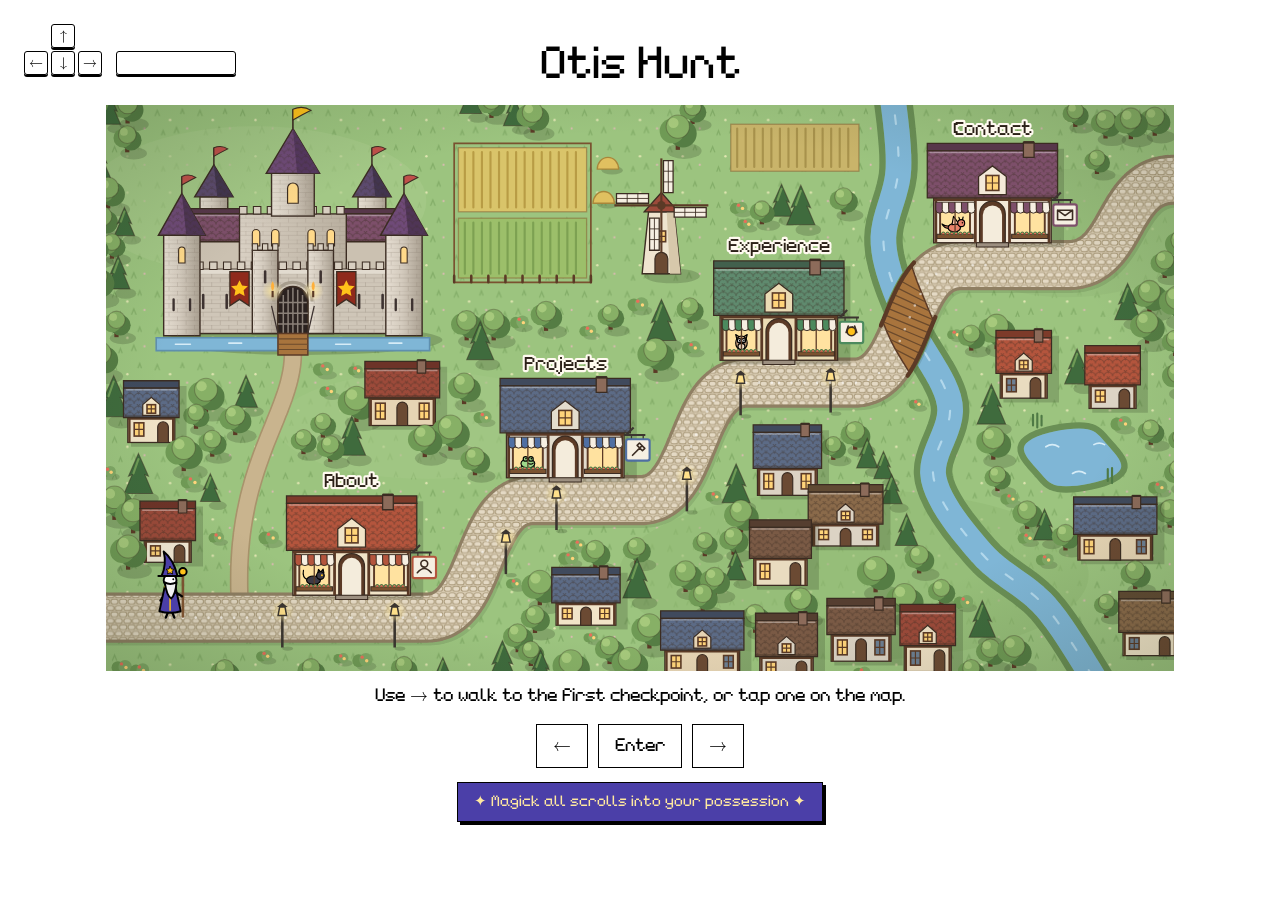
==== commit 081f6553: "Faster shop entrance, a proper castle, Magick button, recruiter shortcut - Going into a shop: the wi" ====
--- a/home.html
+++ b/home.html
@@ -4,8 +4,8 @@
   <meta charset="utf-8">
   <meta name="viewport" content="width=device-width, initial-scale=1">
   <title>Otis Hunt</title>
-  <link rel="stylesheet" href="css/fonts.css?v=20261121c">
-  <link rel="stylesheet" href="css/home.css?v=20261121c">
+  <link rel="stylesheet" href="css/fonts.css?v=20261121d">
+  <link rel="stylesheet" href="css/home.css?v=20261121d">
   <script>
     // Coming from the cover's dive into the wizard: start inside his robe (see arrive() in home.js).
     try {
@@ -45,6 +45,15 @@
               <path d="M0 6 a4 4 0 0 1 8 0 M-4 3 a4 4 0 0 1 8 0 M4 3 a4 4 0 0 1 8 0" fill="none" stroke="#3b2c22" stroke-opacity=".4" stroke-width=".9"/>
             </pattern>
             <pattern id="cobbles" width="16" height="12" patternUnits="userSpaceOnUse"><rect width="16" height="12" fill="#d8cbb2"/><g fill="#e4d9c4" stroke="#a89878" stroke-width=".9"><rect x=".8" y=".8" width="6.6" height="4.6" rx="2"/><rect x="8.6" y=".8" width="6.6" height="4.6" rx="2"/><rect x="-3.2" y="6.6" width="6.6" height="4.6" rx="2"/><rect x="4.6" y="6.6" width="6.6" height="4.6" rx="2"/><rect x="12.6" y="6.6" width="6.6" height="4.6" rx="2"/></g></pattern>
+            <linearGradient id="towerShade" x1="0" y1="0" x2="1" y2="0">
+              <stop offset="0" stop-color="#e6ded2"/><stop offset=".45" stop-color="#d3cabd"/><stop offset="1" stop-color="#a99f90"/>
+            </linearGradient>
+            <linearGradient id="keepShade" x1="0" y1="0" x2="1" y2="0">
+              <stop offset="0" stop-color="#d9d0c3"/><stop offset="1" stop-color="#b9af9f"/>
+            </linearGradient>
+            <pattern id="bricks" width="16" height="8" patternUnits="userSpaceOnUse">
+              <path d="M0 0 H16 M0 4 H16 M4 0 V4 M12 4 V8" fill="none" stroke="#7d7264" stroke-opacity=".35" stroke-width=".8"/>
+            </pattern>
             <radialGradient id="lampGlow"><stop offset="0" stop-color="#ffe9a0" stop-opacity=".85"/><stop offset="1" stop-color="#ffe9a0" stop-opacity="0"/></radialGradient>
             <radialGradient id="vignette" cx=".5" cy=".5" r=".75"><stop offset=".6" stop-color="#1f2a14" stop-opacity="0"/><stop offset="1" stop-color="#1f2a14" stop-opacity=".22"/></radialGradient>
           </defs>
@@ -61,32 +70,30 @@
           <path d="M735 -20 L735.4 -16.1 L736 -11.2 L736.8 -5.4 L737.6 1.1 L738.5 8.2 L739.4 15.6 L740.2 23.3 L741 31.1 L741.6 38.8 L742 46.3 L742.1 53.4 L742 60 L741.4 66.2 L740.4 72.2 L739.1 78.1 L737.5 83.9 L735.7 89.6 L733.9 95.3 L732.2 101 L730.6 106.7 L729.3 112.4 L728.4 118.2 L727.9 124 L728 130 L728.6 136.1 L729.6 142.2 L731 148.4 L732.7 154.6 L734.6 160.9 L736.8 167.2 L737.5 169.1 M766.8 232.1 L769.5 236.5 L773.4 242.8 L777.2 249.1 L780.7 255.4 L783.9 261.6 L786.6 267.8 L788.6 273.9 L790 280 L790.4 286 L789.9 292 L788.6 297.9 L786.7 303.7 L784.5 309.5 L782.1 315.3 L779.7 321.1 L777.5 326.9 L775.8 332.6 L774.6 338.4 L774.3 344.2 L775 350 L776.6 355.9 L778.9 361.9 L781.7 368 L785 374.1 L788.7 380.2 L792.8 386.2 L797.1 392.3 L801.7 398.1 L806.3 403.9 L810.9 409.5 L815.5 414.9 L820 420 L824.5 424.8 L829.2 429.2 L834.2 433.3 L839.3 437.2 L844.4 441 L849.7 444.7 L854.9 448.4 L860.2 452.2 L865.4 456.2 L870.4 460.5 L875.3 465 L880 470 L884.7 475.6 L889.5 481.9 L894.4 488.8 L899.3 495.9 L904.1 503.3 L908.8 510.6 L913.2 517.8 L917.4 524.6 L921.2 530.9 L924.7 536.6 L927.6 541.3 L930 545" fill="none" stroke="#b9dcef" stroke-width="2" stroke-linecap="round" stroke-dasharray="8 22" opacity=".9"/>
           <path d="M880 320 q6 -4 12 0 M905 345 q6 -4 12 0 M925 318 q5 -3 10 0" fill="none" stroke="#d6ecf7" stroke-width="1.6" stroke-linecap="round"/>
           <path d="M868 300 v-10 M872 302 v-13 M876 300 v-9 M938 352 v-11 M942 354 v-14" stroke="#4f7a45" stroke-width="2" stroke-linecap="round"/>
-          <path d="M166.6 209.8 L166.2 214.7 L165.5 219.6 L164.8 224.6 L163.8 229.5 L162.8 234.5 L161.6 239.5 L160.2 244.5 L158.8 249.6 L157.3 254.8 L155.6 260 L153.9 265.3 L152.1 270.7 L150.3 276.2 L148.4 281.7 L146.5 287.4 L146.5 287.4 L144.5 293.1 L144.5 293.2 L142.5 299 L142.5 299 L140.5 305 L140.5 305 L138.6 311.1 L138.5 311.2 L136.6 317.3 L136.6 317.4 L134.7 323.7 L134.6 323.8 L132.8 330.2 L132.7 330.4 L130.9 336.9 L130.9 337 L129.1 343.8 L129.1 343.9 L127.4 350.8 L127.4 350.9 L125.8 358 L125.8 358.1 L124.3 365.3 L124.2 365.5 L122.8 372.9 L122.8 373 L121.5 380.6 L121.5 380.8 L120.4 388.6 L120.3 388.8 L119.3 396.8 L119.3 396.9 L118.5 405.1 L118.4 405.3 L117.7 413.7 L117.7 413.9 L117.2 422.5 L117.2 422.7 L116.8 431.6 L116.8 431.8 L116.7 440.9 L116.7 441.1 L116.7 450.4 L116.7 450.6 L116.9 458 L117.4 458 L119.5 458 L121.6 458 L123.8 458 L125.9 458 L128 458 L130.1 458 L132.2 458 L132.9 458 L132.7 450.2 L132.7 441.1 L132.8 432.1 L133.2 423.4 L133.7 414.9 L134.4 406.7 L135.2 398.7 L136.2 390.8 L137.3 383.2 L138.6 375.8 L139.9 368.5 L141.4 361.4 L143 354.5 L144.6 347.8 L146.4 341.1 L148.1 334.7 L150 328.3 L151.9 322.1 L153.8 316 L155.7 310 L157.7 304.1 L159.6 298.3 L161.6 292.6 L163.5 286.9 L165.4 281.3 L165.4 281.3 L167.3 275.8 L167.3 275.8 L169.1 270.3 L169.1 270.3 L170.9 264.9 L170.9 264.8 L172.6 259.5 L172.6 259.4 L174.2 254.2 L174.2 254 L175.7 248.8 L175.7 248.7 L177.1 243.5 L177.1 243.3 L178.3 238.1 L178.4 237.9 L179.5 232.8 L179.5 232.6 L180.5 227.4 L180.5 227.2 L181.4 222 L181.4 221.8 L182.1 216.6 L182.1 216.4 L182.6 211.2 L182.6 210.9 L182.9 205.7 L182.9 205.4 L183 200.2 L183 199.1 L182.8 198.1 L182.4 197.1 L182 196.1 L181.4 195.3 L180.8 194.5 L180 193.7 L179.1 193.2 L178.2 192.7 L177.2 192.3 L176.2 192.1 L175.2 192 L174.1 192 L173.1 192.2 L172.1 192.6 L171.1 193 L170.3 193.6 L169.5 194.2 L168.7 195 L168.2 195.9 L167.7 196.8 L167.3 197.8 L167.1 198.8 L167 199.8 L166.9 204.9 Z" fill="#c9b48e" stroke="#a8936c" stroke-width="1.5"/>
+          <path d="M166.6 239.9 L166.2 243.8 L165.6 247.8 L164.8 251.7 L163.9 255.7 L162.9 259.7 L161.7 263.7 L160.4 267.8 L158.9 272 L157.4 276.2 L155.8 280.5 L154.1 284.9 L152.3 289.4 L150.4 293.9 L148.6 298.6 L146.6 303.3 L146.6 303.4 L144.6 308.2 L144.6 308.3 L142.7 313.2 L142.6 313.3 L140.7 318.4 L140.6 318.4 L138.7 323.6 L138.6 323.7 L136.7 329 L136.7 329.1 L134.8 334.6 L134.7 334.7 L132.8 340.4 L132.8 340.5 L131 346.3 L130.9 346.4 L129.2 352.3 L129.2 352.5 L127.5 358.6 L127.4 358.8 L125.8 365.1 L125.8 365.2 L124.3 371.7 L124.3 371.9 L122.9 378.6 L122.8 378.8 L121.6 385.7 L121.5 385.8 L120.4 393 L120.4 393.2 L119.3 400.5 L119.3 400.7 L118.5 408.3 L118.4 408.4 L117.7 416.3 L117.7 416.5 L117.2 424.5 L117.2 424.7 L116.8 433 L116.8 433.2 L116.7 441.8 L116.7 442 L116.7 450.9 L116.7 451.1 L116.9 458 L117.4 458 L119.5 458 L121.6 458 L123.8 458 L125.9 458 L128 458 L130.1 458 L132.2 458 L132.9 458 L132.7 450.7 L132.7 442 L132.8 433.6 L133.2 425.5 L133.7 417.6 L134.4 410 L135.2 402.6 L136.2 395.4 L137.3 388.5 L138.6 381.8 L139.9 375.2 L141.4 368.9 L142.9 362.8 L144.6 356.8 L146.3 351 L148.1 345.3 L149.9 339.8 L151.8 334.5 L153.7 329.2 L155.6 324.1 L157.5 319.1 L159.5 314.2 L161.4 309.4 L163.4 304.6 L165.3 300 L165.3 299.9 L167.1 295.4 L167.1 295.3 L168.9 290.8 L169 290.7 L170.7 286.3 L170.7 286.2 L172.4 281.8 L172.4 281.7 L174 277.4 L174.1 277.2 L175.5 272.9 L175.6 272.8 L176.9 268.5 L177 268.3 L178.2 264.1 L178.3 263.9 L179.4 259.6 L179.5 259.4 L180.4 255.2 L180.5 254.9 L181.3 250.6 L181.4 250.4 L182 246.1 L182.1 245.8 L182.6 241.5 L182.6 241.2 L182.9 236.9 L182.9 236.5 L183 232.2 L183 231.1 L182.8 230.1 L182.5 229.1 L182 228.2 L181.5 227.3 L180.8 226.5 L180 225.8 L179.2 225.2 L178.2 224.7 L177.3 224.3 L176.2 224.1 L175.2 224 L174.1 224 L173.1 224.2 L172.1 224.5 L171.2 225 L170.3 225.5 L169.5 226.2 L168.8 227 L168.2 227.8 L167.7 228.8 L167.3 229.7 L167.1 230.8 L167 231.8 L166.9 236 Z" fill="#c9b48e" stroke="#a8936c" stroke-width="1.5"/>
           <path d="M-37.5 502 L-33.8 502 L-32.5 502 L-31.2 502 L-30 502 L-28.7 502 L-27.5 502 L-26.3 502 L-25 502 L-23.8 502 L-22.5 502 L-21.3 502 L-20 502 L-18.8 502 L-17.5 502 L-16.2 502 L-15 502 L-13.8 502 L-12.5 502 L-11.3 502 L-10 502 L-8.8 502 L-7.5 502 L-6.2 502 L-5 502 L-3.8 502 L-2.5 502 L-1.3 502 L0 502 L1.2 502 L2.5 502 L3.7 502 L5 502 L6.3 502 L7.5 502 L8.8 502 L10 502 L16.2 502 L17.5 502 L18.8 502 L20 502 L23.8 502 L25 502 L26.2 502 L27.5 502 L48.7 502 L50 502 L51.3 502 L55 502 L56.2 502 L57.5 502 L60 502 L62.1 502 L64.3 502 L70.6 502 L72.7 502 L74.9 502 L77 502 L79.1 502 L81.2 502 L83.4 502 L85.5 502 L87.6 502 L89.8 502 L94 502 L96.1 502 L98.2 502 L100.4 502 L102.5 502 L104.6 502 L106.8 502 L108.9 502 L111 502 L113.1 502 L115.2 502 L117.4 502 L119.5 502 L121.6 502 L123.7 502 L125.9 502 L128 502 L130.1 502 L132.3 502 L134.4 502 L136.5 502 L138.6 502 L140.8 502 L142.9 502 L145 502 L155.6 502 L157.7 502 L159.9 502 L162 502 L168.4 502 L170.5 502 L172.6 502 L174.8 502 L210.9 502 L213 502 L215.1 502 L221.5 502 L223.6 502 L225.7 502 L230 502 L230.9 502 L231.8 502 L234.4 502 L235.2 502 L236.1 502 L237 502 L237.9 502 L238.7 502 L239.6 502 L240.5 502 L241.4 502 L242.3 502 L243.1 502 L244 502 L244.9 502 L245.7 502 L246.6 502 L247.5 502 L248.4 502 L249.3 502 L250.1 502 L251 502 L251.9 502 L252.7 502 L253.6 502 L254.5 502 L255.4 502 L256.2 502 L257.1 502 L258 502 L258.9 502 L259.8 502 L260.6 502 L261.5 502 L262.4 502 L263.3 502 L264.1 502 L265 502 L269.4 502 L270.2 502 L271.1 502 L272 502 L274.6 502 L275.5 502 L276.4 502 L277.3 502 L292.1 502 L293 502 L293.9 502 L296.5 502 L297.4 502 L298.2 502 L300 502 L300.6 502 L302.6 501.9 L303.7 501.9 L305.7 501.7 L306.8 501.6 L308.8 501.4 L309.9 501.2 L311.8 500.8 L313 500.6 L314.8 500.1 L315.9 499.8 L317.7 499.3 L318.8 498.9 L320.5 498.3 L321.6 497.9 L323.3 497.2 L324.4 496.7 L326 495.9 L327 495.4 L328.5 494.5 L329.5 493.9 L331 493 L331.9 492.4 L333.3 491.4 L334.2 490.8 L335.6 489.7 L336.4 489.1 L337.7 487.9 L338.4 487.3 L339.8 486.1 L340.4 485.5 L341.7 484.2 L342.3 483.6 L343.6 482.2 L344.1 481.7 L345.3 480.3 L345.8 479.7 L347 478.2 L347.4 477.7 L348.6 476.2 L348.9 475.7 L350.1 474.1 L350.4 473.6 L351.5 472 L351.8 471.6 L352.9 469.9 L353.2 469.5 L354.2 467.8 L354.4 467.4 L355.5 465.6 L355.7 465.2 L356.7 463.5 L356.9 463.1 L357.8 461.3 L358 461 L359 459.1 L359.1 458.8 L360.1 456.9 L360.2 456.7 L361.1 454.8 L361.2 454.5 L362.1 452.6 L362.2 452.4 L363.1 450.4 L363.2 450.2 L364.1 448.2 L364.2 448.1 L365 446.1 L365.1 445.9 L366 443.9 L366 443.8 L366.9 441.8 L366.9 441.7 L367.8 439.6 L367.8 439.6 L368.6 437.5 L368.7 437.5 L369.5 435.4 L369.5 435.4 L370.4 433.3 L371.2 431.3 L372 429.3 L372.9 427.3 L373.7 425.3 L374.5 423.3 L375.3 421.4 L376.1 419.6 L376.9 417.8 L377.7 416 L378.6 414.3 L379.4 412.6 L380.2 411 L381 409.4 L381.8 407.9 L382.6 406.5 L383.4 405.1 L384.2 403.8 L385 402.5 L385.8 401.4 L386.6 400.3 L387.3 399.3 L388.1 398.4 L388.8 397.5 L389.5 396.8 L390.2 396.1 L390.9 395.5 L391.5 394.9 L392.2 394.5 L392.8 394 L393.3 393.7 L393.9 393.4 L394.5 393.1 L395 392.9 L395.6 392.7 L396.2 392.5 L396.8 392.3 L397.5 392.2 L398.3 392.1 L399.1 392 L400.3 392 L400.8 392 L401.5 392 L402.2 392 L403 392 L403.8 392 L404.5 392 L405.2 392 L406 392 L406.8 392 L407.5 392 L408.2 392 L409 392 L409.7 392 L410.5 392 L411.2 392 L412 392 L412.7 392 L413.5 392 L414.3 392 L418.8 392 L419.5 392 L420.2 392 L430 392 L430.9 392 L431.8 392 L432.6 392 L433.5 392 L434.4 392 L435.2 392 L436.1 392 L437 392 L437.9 392 L438.7 392 L439.6 392 L440.5 392 L441.4 392 L442.3 392 L444 392 L444.9 392 L445.7 392 L446.6 392 L448.4 392 L449.2 392 L450.1 392 L451 392 L451.9 392 L452.7 392 L453.6 392 L454.5 392 L456.2 392 L457.1 392 L458 392 L458.9 392 L459.8 392 L461.5 392 L462.4 392 L463.2 392 L464.1 392 L465 392 L466.7 392 L467.6 392 L468.5 392 L474.6 392 L475.5 392 L476.4 392 L493 392 L493.9 392 L494.8 392 L496.5 392 L497.4 392 L498.2 392 L500 392 L500.6 392 L502.6 391.9 L503.7 391.9 L505.7 391.7 L506.8 391.6 L508.8 391.4 L509.9 391.2 L511.8 390.8 L513 390.6 L514.8 390.1 L515.9 389.8 L517.7 389.3 L518.8 388.9 L520.5 388.3 L521.6 387.9 L523.3 387.2 L524.4 386.7 L526 385.9 L527 385.4 L528.5 384.5 L529.5 383.9 L531 383 L531.9 382.4 L533.3 381.4 L534.2 380.8 L535.6 379.7 L536.4 379.1 L537.7 377.9 L538.4 377.3 L539.8 376.1 L540.4 375.5 L541.7 374.2 L542.3 373.6 L543.6 372.2 L544.1 371.7 L545.3 370.3 L545.8 369.7 L547 368.2 L547.4 367.7 L548.6 366.2 L548.9 365.7 L550.1 364.1 L550.4 363.6 L551.5 362 L551.8 361.6 L552.9 359.9 L553.2 359.5 L554.2 357.8 L554.4 357.4 L555.5 355.6 L555.7 355.2 L556.7 353.5 L556.9 353.1 L557.8 351.3 L558 351 L559 349.1 L559.1 348.8 L560.1 346.9 L560.2 346.7 L561.1 344.8 L561.2 344.5 L562.1 342.6 L562.2 342.4 L563.1 340.4 L563.2 340.2 L564.1 338.2 L564.2 338.1 L565 336.1 L565.1 335.9 L566 333.9 L566 333.8 L566.9 331.8 L566.9 331.7 L567.8 329.6 L567.8 329.6 L568.6 327.5 L568.7 327.5 L569.5 325.4 L569.5 325.4 L570.4 323.3 L571.2 321.3 L572 319.3 L572.9 317.3 L573.7 315.3 L574.5 313.3 L575.3 311.4 L576.1 309.6 L576.9 307.8 L577.7 306 L578.6 304.3 L579.4 302.6 L580.2 301 L581 299.4 L581.8 297.9 L582.6 296.5 L583.4 295.1 L584.2 293.8 L585 292.5 L585.8 291.4 L586.6 290.3 L587.3 289.3 L588.1 288.4 L588.8 287.5 L589.5 286.8 L590.2 286.1 L590.9 285.5 L591.5 284.9 L592.2 284.5 L592.8 284 L593.3 283.7 L593.9 283.4 L594.5 283.1 L595 282.9 L595.6 282.7 L596.2 282.5 L596.8 282.3 L597.5 282.2 L598.3 282.1 L599.1 282 L600.3 282 L600.7 282 L601.5 282 L602.2 282 L603 282 L604.5 282 L605.2 282 L606 282 L606.8 282 L607.5 282 L608.2 282 L609 282 L609.7 282 L610.5 282 L611.2 282 L612 282 L612.7 282 L613.5 282 L614.3 282 L615 282 L615.7 282 L616.5 282 L630 282 L630.9 282 L631.8 282 L632.6 282 L634.4 282 L635.2 282 L636.1 282 L638.7 282 L639.6 282 L640.5 282 L641.4 282 L642.2 282 L643.1 282 L644 282 L644.9 282 L645.7 282 L646.6 282 L647.5 282 L648.4 282 L649.3 282 L650.1 282 L651 282 L652.7 282 L653.6 282 L656.2 282 L657.1 282 L658 282 L658.9 282 L659.8 282 L660.6 282 L661.5 282 L662.4 282 L663.2 282 L664.1 282 L665 282 L665.9 282 L666.8 282 L667.6 282 L700 282 L700.6 282 L702.6 281.9 L703.7 281.9 L705.7 281.7 L706.8 281.6 L708.8 281.4 L709.9 281.2 L711.8 280.8 L713 280.6 L714.8 280.1 L715.9 279.8 L717.7 279.3 L718.8 278.9 L720.5 278.3 L721.6 277.9 L723.3 277.2 L724.4 276.7 L726 275.9 L727 275.4 L728.5 274.5 L729.5 273.9 L731 273 L731.9 272.4 L733.3 271.4 L734.2 270.8 L735.6 269.7 L736.4 269.1 L737.7 267.9 L738.4 267.3 L739.8 266.1 L740.4 265.5 L741.7 264.2 L742.3 263.6 L743.6 262.2 L744.1 261.7 L745.3 260.3 L745.8 259.7 L747 258.2 L747.4 257.7 L748.6 256.2 L748.9 255.7 L750.1 254.1 L750.4 253.6 L751.5 252 L751.8 251.6 L752.9 249.9 L753.2 249.5 L754.2 247.8 L754.4 247.4 L755.5 245.6 L755.7 245.2 L756.7 243.5 L756.9 243.1 L757.8 241.3 L758 241 L759 239.1 L759.1 238.8 L760.1 236.9 L760.2 236.7 L761.1 234.8 L761.2 234.5 L762.1 232.6 L762.2 232.4 L763.1 230.4 L763.2 230.2 L764.1 228.2 L764.2 228.1 L765 226.1 L765.1 225.9 L766 223.9 L766 223.8 L766.9 221.8 L766.9 221.7 L767.8 219.6 L767.8 219.6 L768.6 217.5 L768.7 217.5 L769.5 215.4 L769.5 215.4 L770.4 213.3 L771.2 211.3 L772 209.3 L772.9 207.3 L773.7 205.3 L774.5 203.3 L775.3 201.4 L776.1 199.6 L776.9 197.8 L777.7 196 L778.6 194.3 L779.4 192.6 L780.2 191 L781 189.4 L781.8 187.9 L782.6 186.5 L783.4 185.1 L784.2 183.8 L785 182.5 L785.8 181.4 L786.6 180.3 L787.3 179.3 L788.1 178.4 L788.8 177.5 L789.5 176.8 L790.2 176.1 L790.9 175.5 L791.5 174.9 L792.2 174.5 L792.8 174 L793.3 173.7 L793.9 173.4 L794.5 173.1 L795 172.9 L795.6 172.7 L796.2 172.5 L796.8 172.3 L797.5 172.2 L798.3 172.1 L799.1 172 L800.3 172 L800.8 172 L801.5 172 L802.2 172 L803 172 L804.5 172 L805.2 172 L806 172 L806.8 172 L807.5 172 L808.3 172 L809 172 L809.7 172 L810.5 172 L811.3 172 L812 172 L812.7 172 L813.5 172 L814.2 172 L815.8 172 L816.5 172 L817.2 172 L818 172 L818.8 172 L819.5 172 L820.2 172 L830.9 172 L831.8 172 L832.6 172 L835.3 172 L836.1 172 L837 172 L837.9 172 L839.6 172 L840.5 172 L841.4 172 L842.3 172 L843.1 172 L844 172 L844.9 172 L845.7 172 L846.6 172 L847.5 172 L848.4 172 L849.2 172 L850.1 172 L851 172 L852.7 172 L853.6 172 L854.5 172 L855.4 172 L856.2 172 L857.1 172 L858 172 L858.9 172 L859.8 172 L861.5 172 L862.4 172 L863.2 172 L864.1 172 L865.9 172 L866.7 172 L867.6 172 L868.5 172 L870.2 172 L871.1 172 L872 172 L872.9 172 L874.6 172 L875.5 172 L876.4 172 L879 172 L879.9 172 L880.7 172 L900 172 L900.4 172 L902.4 172 L903.3 171.9 L905.2 171.8 L906.1 171.8 L908 171.6 L908.9 171.5 L910.7 171.2 L911.6 171.1 L913.4 170.8 L914.3 170.6 L916 170.2 L916.9 170 L918.6 169.5 L919.5 169.3 L921.2 168.8 L922.1 168.5 L923.7 167.9 L924.5 167.6 L926.1 167 L926.9 166.6 L928.4 165.9 L929.3 165.5 L930.7 164.8 L931.5 164.4 L932.9 163.6 L933.7 163.1 L935.1 162.3 L935.8 161.8 L937.1 160.9 L937.8 160.5 L939.1 159.5 L939.7 159.1 L941 158.1 L941.6 157.6 L942.8 156.6 L943.4 156.1 L944.6 155 L945.1 154.6 L946.2 153.4 L946.7 153 L947.9 151.8 L948.3 151.4 L949.4 150.2 L949.8 149.8 L950.9 148.6 L951.2 148.2 L952.3 146.9 L952.6 146.5 L953.6 145.2 L953.9 144.9 L954.9 143.6 L955.2 143.2 L956.2 141.9 L956.4 141.6 L957.4 140.2 L957.6 139.9 L958.5 138.5 L958.7 138.3 L959.6 136.9 L959.8 136.6 L960.7 135.2 L960.9 135 L961.8 133.5 L961.9 133.3 L962.8 131.9 L962.9 131.7 L963.7 130.2 L963.8 130.1 L964.7 128.6 L964.8 128.5 L965.6 127 L965.7 126.9 L966.5 125.4 L966.6 125.4 L967.4 123.9 L967.5 123.8 L968.3 122.3 L968.3 122.3 L969.2 120.8 L970 119.3 L970.8 117.8 L971.6 116.4 L972.4 115 L973.2 113.6 L974 112.3 L974.8 111 L975.6 109.8 L976.3 108.5 L977.1 107.4 L977.9 106.2 L978.6 105.1 L979.3 104.1 L980.1 103.1 L980.8 102.2 L981.5 101.3 L982.2 100.4 L982.9 99.6 L983.6 98.9 L984.3 98.2 L985 97.6 L985.6 97 L986.3 96.4 L986.9 95.9 L987.6 95.5 L988.2 95 L988.9 94.7 L989.5 94.3 L990.2 94 L990.8 93.7 L991.5 93.4 L992.3 93.1 L993 92.9 L993.8 92.7 L994.7 92.5 L995.6 92.3 L996.6 92.2 L997.6 92.1 L998.8 92 L1000.2 92 L1000.8 92 L1001.5 92 L1002.2 92 L1003.7 92 L1004.5 92 L1005.3 92 L1006 92 L1006.7 92 L1008.2 92 L1009 92 L1009.7 92 L1010.5 92 L1011.2 92 L1012 92 L1012.8 92 L1013.5 92 L1014.3 92 L1015 92 L1015.7 92 L1016.5 92 L1017.2 92 L1018 92 L1019.5 92 L1020.3 92 L1022.5 92 L1023.2 92 L1024 92 L1024.8 92 L1025.5 92 L1026.2 92 L1027 92 L1027.8 92 L1028.5 92 L1029.3 92 L1030 92 L1038.2 92 L1039 92 L1039.7 92 L1060 92 L1060 48 L1039.8 48 L1039 48 L1038.2 48 L1030 48 L1029.3 48 L1028.5 48 L1027.8 48 L1027 48 L1026.3 48 L1025.5 48 L1024.7 48 L1024 48 L1023.3 48 L1022.5 48 L1020.2 48 L1019.5 48 L1018 48 L1017.2 48 L1016.5 48 L1015.8 48 L1015 48 L1014.3 48 L1013.5 48 L1012.8 48 L1012 48 L1011.3 48 L1010.5 48 L1009.7 48 L1009 48 L1008.3 48 L1006.8 48 L1006 48 L1005.2 48 L1004.5 48 L1003.8 48 L1002.3 48 L1001.5 48 L1000.7 48 L1000 48 L999.6 48 L997.6 48 L996.7 48.1 L994.8 48.2 L993.9 48.2 L992 48.4 L991.1 48.5 L989.3 48.8 L988.4 48.9 L986.6 49.2 L985.7 49.4 L984 49.8 L983.1 50 L981.4 50.5 L980.5 50.7 L978.8 51.2 L977.9 51.5 L976.3 52.1 L975.5 52.4 L973.9 53 L973.1 53.4 L971.6 54.1 L970.7 54.5 L969.3 55.2 L968.5 55.6 L967.1 56.4 L966.3 56.9 L964.9 57.7 L964.2 58.2 L962.9 59.1 L962.2 59.5 L960.9 60.5 L960.3 60.9 L959 61.9 L958.4 62.4 L957.2 63.4 L956.6 63.9 L955.4 65 L954.9 65.4 L953.8 66.6 L953.3 67 L952.1 68.2 L951.7 68.6 L950.6 69.8 L950.2 70.2 L949.1 71.4 L948.8 71.8 L947.7 73.1 L947.4 73.5 L946.4 74.8 L946.1 75.1 L945.1 76.4 L944.8 76.8 L943.8 78.1 L943.6 78.4 L942.6 79.8 L942.4 80.1 L941.5 81.5 L941.3 81.7 L940.4 83.1 L940.2 83.4 L939.3 84.8 L939.1 85 L938.2 86.5 L938.1 86.7 L937.2 88.1 L937.1 88.3 L936.3 89.8 L936.2 89.9 L935.3 91.4 L935.2 91.5 L934.4 93 L934.3 93.1 L933.5 94.6 L933.4 94.6 L932.6 96.1 L932.5 96.2 L931.7 97.7 L931.7 97.7 L930.8 99.2 L930 100.7 L929.2 102.2 L928.4 103.6 L927.6 105 L926.8 106.4 L926 107.7 L925.2 109 L924.4 110.2 L923.7 111.5 L922.9 112.6 L922.1 113.8 L921.4 114.9 L920.7 115.9 L919.9 116.9 L919.2 117.8 L918.5 118.7 L917.8 119.6 L917.1 120.4 L916.4 121.1 L915.7 121.8 L915 122.4 L914.4 123 L913.7 123.6 L913.1 124.1 L912.4 124.5 L911.8 125 L911.1 125.3 L910.5 125.7 L909.8 126 L909.2 126.3 L908.5 126.6 L907.7 126.9 L907 127.1 L906.2 127.3 L905.3 127.5 L904.4 127.7 L903.4 127.8 L902.4 127.9 L901.2 128 L899.8 128 L880.8 128 L879.9 128 L879 128 L876.4 128 L875.5 128 L874.6 128 L872.9 128 L872 128 L871.1 128 L870.2 128 L868.5 128 L867.6 128 L866.8 128 L865.9 128 L864.1 128 L863.3 128 L862.4 128 L861.5 128 L859.7 128 L858.9 128 L858 128 L857.1 128 L856.3 128 L855.4 128 L854.5 128 L853.6 128 L852.7 128 L851 128 L850.1 128 L849.3 128 L848.4 128 L847.5 128 L846.6 128 L845.8 128 L844.9 128 L844 128 L843.1 128 L842.3 128 L841.4 128 L840.5 128 L839.6 128 L837.9 128 L837 128 L836.1 128 L835.2 128 L832.6 128 L831.8 128 L830.9 128 L820.3 128 L819.5 128 L818.7 128 L818 128 L817.3 128 L816.5 128 L815.8 128 L814.2 128 L813.5 128 L812.8 128 L812 128 L811.2 128 L810.5 128 L809.8 128 L809 128 L808.3 128 L807.5 128 L806.7 128 L806 128 L805.3 128 L804.5 128 L803 128 L802.3 128 L801.5 128 L800.8 128 L800 128 L799.4 128 L797.4 128.1 L796.3 128.1 L794.3 128.3 L793.2 128.4 L791.2 128.6 L790.1 128.8 L788.2 129.2 L787 129.4 L785.2 129.9 L784.1 130.2 L782.3 130.7 L781.2 131.1 L779.5 131.7 L778.4 132.1 L776.7 132.8 L775.6 133.3 L774 134.1 L773 134.6 L771.5 135.5 L770.5 136.1 L769 137 L768.1 137.6 L766.7 138.6 L765.8 139.2 L764.4 140.3 L763.6 140.9 L762.3 142.1 L761.6 142.7 L760.2 143.9 L759.6 144.5 L758.3 145.8 L757.7 146.4 L756.4 147.8 L755.9 148.3 L754.7 149.7 L754.2 150.3 L753 151.8 L752.6 152.3 L751.4 153.8 L751.1 154.3 L749.9 155.9 L749.6 156.4 L748.5 158 L748.2 158.4 L747.1 160.1 L746.8 160.5 L745.8 162.2 L745.6 162.6 L744.5 164.4 L744.3 164.8 L743.3 166.5 L743.1 166.9 L742.2 168.7 L742 169 L741 170.9 L740.9 171.2 L739.9 173.1 L739.8 173.3 L738.9 175.2 L738.8 175.5 L737.9 177.4 L737.8 177.6 L736.9 179.6 L736.8 179.8 L735.9 181.8 L735.8 181.9 L735 183.9 L734.9 184.1 L734 186.1 L734 186.2 L733.1 188.2 L733.1 188.3 L732.2 190.4 L732.2 190.4 L731.4 192.5 L731.3 192.5 L730.5 194.6 L730.5 194.6 L729.6 196.7 L728.8 198.7 L728 200.7 L727.1 202.7 L726.3 204.7 L725.5 206.7 L724.7 208.6 L723.9 210.4 L723.1 212.2 L722.3 214 L721.4 215.7 L720.6 217.4 L719.8 219 L719 220.6 L718.2 222.1 L717.4 223.5 L716.6 224.9 L715.8 226.2 L715 227.5 L714.2 228.6 L713.4 229.7 L712.7 230.7 L711.9 231.6 L711.2 232.5 L710.5 233.2 L709.8 233.9 L709.1 234.5 L708.5 235.1 L707.8 235.5 L707.2 236 L706.7 236.3 L706.1 236.6 L705.5 236.9 L705 237.1 L704.4 237.3 L703.8 237.5 L703.2 237.7 L702.5 237.8 L701.7 237.9 L700.9 238 L699.7 238 L667.6 238 L666.8 238 L665.9 238 L665 238 L664.1 238 L663.2 238 L662.4 238 L661.5 238 L660.6 238 L659.7 238 L658.9 238 L658 238 L657.1 238 L656.3 238 L653.6 238 L652.8 238 L651 238 L650.1 238 L649.2 238 L648.4 238 L647.5 238 L646.6 238 L645.7 238 L644.9 238 L644 238 L643.1 238 L642.3 238 L641.4 238 L640.5 238 L639.6 238 L638.8 238 L636.1 238 L635.2 238 L634.4 238 L632.6 238 L631.8 238 L630.9 238 L630 238 L616.5 238 L615.8 238 L615 238 L614.2 238 L613.5 238 L612.8 238 L612 238 L611.2 238 L610.5 238 L609.8 238 L609 238 L608.2 238 L607.5 238 L606.7 238 L606 238 L605.3 238 L604.5 238 L603 238 L602.2 238 L601.5 238 L600.8 238 L600 238 L599.4 238 L597.4 238.1 L596.3 238.1 L594.3 238.3 L593.2 238.4 L591.2 238.6 L590.1 238.8 L588.2 239.2 L587 239.4 L585.2 239.9 L584.1 240.2 L582.3 240.7 L581.2 241.1 L579.5 241.7 L578.4 242.1 L576.7 242.8 L575.6 243.3 L574 244.1 L573 244.6 L571.5 245.5 L570.5 246.1 L569 247 L568.1 247.6 L566.7 248.6 L565.8 249.2 L564.4 250.3 L563.6 250.9 L562.3 252.1 L561.6 252.7 L560.2 253.9 L559.6 254.5 L558.3 255.8 L557.7 256.4 L556.4 257.8 L555.9 258.3 L554.7 259.7 L554.2 260.3 L553 261.8 L552.6 262.3 L551.4 263.8 L551.1 264.3 L549.9 265.9 L549.6 266.4 L548.5 268 L548.2 268.4 L547.1 270.1 L546.8 270.5 L545.8 272.2 L545.6 272.6 L544.5 274.4 L544.3 274.8 L543.3 276.5 L543.1 276.9 L542.2 278.7 L542 279 L541 280.9 L540.9 281.2 L539.9 283.1 L539.8 283.3 L538.9 285.2 L538.8 285.5 L537.9 287.4 L537.8 287.6 L536.9 289.6 L536.8 289.8 L535.9 291.8 L535.8 291.9 L535 293.9 L534.9 294.1 L534 296.1 L534 296.2 L533.1 298.2 L533.1 298.3 L532.2 300.4 L532.2 300.4 L531.4 302.5 L531.3 302.5 L530.5 304.6 L530.5 304.6 L529.6 306.7 L528.8 308.7 L528 310.7 L527.1 312.7 L526.3 314.7 L525.5 316.7 L524.7 318.6 L523.9 320.4 L523.1 322.2 L522.3 324 L521.4 325.7 L520.6 327.4 L519.8 329 L519 330.6 L518.2 332.1 L517.4 333.5 L516.6 334.9 L515.8 336.2 L515 337.5 L514.2 338.6 L513.4 339.7 L512.7 340.7 L511.9 341.6 L511.2 342.5 L510.5 343.2 L509.8 343.9 L509.1 344.5 L508.5 345.1 L507.8 345.5 L507.2 346 L506.7 346.3 L506.1 346.6 L505.5 346.9 L505 347.1 L504.4 347.3 L503.8 347.5 L503.2 347.7 L502.5 347.8 L501.7 347.9 L500.9 348 L499.7 348 L498.3 348 L497.4 348 L496.5 348 L494.8 348 L493.9 348 L493 348 L476.4 348 L475.5 348 L474.6 348 L468.5 348 L467.6 348 L466.8 348 L465 348 L464.1 348 L463.2 348 L462.4 348 L461.5 348 L459.8 348 L458.9 348 L458 348 L457.1 348 L456.3 348 L454.5 348 L453.6 348 L452.7 348 L451.9 348 L451 348 L450.1 348 L449.2 348 L448.4 348 L446.6 348 L445.8 348 L444.9 348 L444 348 L442.3 348 L441.4 348 L440.5 348 L439.6 348 L438.8 348 L437.9 348 L437 348 L436.1 348 L435.2 348 L434.4 348 L433.5 348 L432.6 348 L431.8 348 L430.9 348 L430 348 L420.3 348 L419.5 348 L418.7 348 L414.3 348 L413.5 348 L412.8 348 L412 348 L411.2 348 L410.5 348 L409.8 348 L409 348 L408.2 348 L407.5 348 L406.7 348 L406 348 L405.3 348 L404.5 348 L403.7 348 L403 348 L402.3 348 L401.5 348 L400.7 348 L400 348 L399.4 348 L397.4 348.1 L396.3 348.1 L394.3 348.3 L393.2 348.4 L391.2 348.6 L390.1 348.8 L388.2 349.2 L387 349.4 L385.2 349.9 L384.1 350.2 L382.3 350.7 L381.2 351.1 L379.5 351.7 L378.4 352.1 L376.7 352.8 L375.6 353.3 L374 354.1 L373 354.6 L371.5 355.5 L370.5 356.1 L369 357 L368.1 357.6 L366.7 358.6 L365.8 359.2 L364.4 360.3 L363.6 360.9 L362.3 362.1 L361.6 362.7 L360.2 363.9 L359.6 364.5 L358.3 365.8 L357.7 366.4 L356.4 367.8 L355.9 368.3 L354.7 369.7 L354.2 370.3 L353 371.8 L352.6 372.3 L351.4 373.8 L351.1 374.3 L349.9 375.9 L349.6 376.4 L348.5 378 L348.2 378.4 L347.1 380.1 L346.8 380.5 L345.8 382.2 L345.6 382.6 L344.5 384.4 L344.3 384.8 L343.3 386.5 L343.1 386.9 L342.2 388.7 L342 389 L341 390.9 L340.9 391.2 L339.9 393.1 L339.8 393.3 L338.9 395.2 L338.8 395.5 L337.9 397.4 L337.8 397.6 L336.9 399.6 L336.8 399.8 L335.9 401.8 L335.8 401.9 L335 403.9 L334.9 404.1 L334 406.1 L334 406.2 L333.1 408.2 L333.1 408.3 L332.2 410.4 L332.2 410.4 L331.4 412.5 L331.3 412.5 L330.5 414.6 L330.5 414.6 L329.6 416.7 L328.8 418.7 L328 420.7 L327.1 422.7 L326.3 424.7 L325.5 426.7 L324.7 428.6 L323.9 430.4 L323.1 432.2 L322.3 434 L321.4 435.7 L320.6 437.4 L319.8 439 L319 440.6 L318.2 442.1 L317.4 443.5 L316.6 444.9 L315.8 446.2 L315 447.5 L314.2 448.6 L313.4 449.7 L312.7 450.7 L311.9 451.6 L311.2 452.5 L310.5 453.2 L309.8 453.9 L309.1 454.5 L308.5 455.1 L307.8 455.5 L307.2 456 L306.7 456.3 L306.1 456.6 L305.5 456.9 L305 457.1 L304.4 457.3 L303.8 457.5 L303.2 457.7 L302.5 457.8 L301.7 457.9 L300.9 458 L299.7 458 L298.3 458 L297.4 458 L296.5 458 L293.9 458 L293 458 L292.1 458 L277.2 458 L276.4 458 L275.5 458 L274.6 458 L272 458 L271.1 458 L270.2 458 L269.4 458 L265 458 L264.1 458 L263.2 458 L262.4 458 L261.5 458 L260.6 458 L259.8 458 L258.9 458 L258 458 L257.1 458 L256.3 458 L255.4 458 L254.5 458 L253.6 458 L252.8 458 L251.9 458 L251 458 L250.1 458 L249.2 458 L248.4 458 L247.5 458 L246.6 458 L245.8 458 L244.9 458 L244 458 L243.1 458 L242.3 458 L241.4 458 L240.5 458 L239.6 458 L238.8 458 L237.9 458 L237 458 L236.1 458 L235.3 458 L234.4 458 L231.7 458 L230.9 458 L230 458 L225.8 458 L223.6 458 L221.5 458 L215.1 458 L213 458 L210.9 458 L174.8 458 L172.6 458 L170.5 458 L168.4 458 L162 458 L159.9 458 L157.7 458 L155.6 458 L145 458 L142.9 458 L140.7 458 L138.6 458 L136.5 458 L134.4 458 L132.2 458 L130.1 458 L128 458 L125.9 458 L123.8 458 L121.6 458 L119.5 458 L117.4 458 L115.3 458 L113.1 458 L111 458 L108.9 458 L106.8 458 L104.6 458 L102.5 458 L100.4 458 L98.3 458 L96.1 458 L94 458 L89.8 458 L87.6 458 L85.5 458 L83.4 458 L81.3 458 L79.1 458 L77 458 L74.9 458 L72.8 458 L70.6 458 L64.2 458 L62.1 458 L60 458 L57.5 458 L56.3 458 L55 458 L51.2 458 L50 458 L48.8 458 L27.5 458 L26.3 458 L25 458 L23.7 458 L20 458 L18.8 458 L17.5 458 L16.3 458 L10 458 L8.8 458 L7.5 458 L6.3 458 L5 458 L3.8 458 L2.5 458 L1.3 458 L0 458 L-1.2 458 L-2.5 458 L-3.7 458 L-5 458 L-6.3 458 L-7.5 458 L-8.7 458 L-10 458 L-11.3 458 L-12.5 458 L-13.7 458 L-15 458 L-16.2 458 L-17.5 458 L-18.7 458 L-20 458 L-21.2 458 L-22.5 458 L-23.8 458 L-25 458 L-26.3 458 L-27.5 458 L-28.7 458 L-30 458 L-31.2 458 L-32.5 458 L-33.7 458 L-37.5 458 L-38.8 458 L-40 458 L-41.4 458 L-42.9 458.2 L-44.3 458.4 L-45.7 458.7 L-47.1 459.2 L-48.4 459.7 L-49.7 460.3 L-51 460.9 L-52.2 461.7 L-53.4 462.5 L-54.5 463.5 L-55.6 464.4 L-56.5 465.5 L-57.5 466.6 L-58.3 467.8 L-59.1 469 L-59.7 470.3 L-60 470.9 L-60 489.1 L-59.7 489.7 L-59.1 491 L-58.3 492.2 L-57.5 493.4 L-56.5 494.5 L-55.6 495.6 L-54.5 496.5 L-53.4 497.5 L-52.2 498.3 L-51 499.1 L-49.7 499.7 L-48.4 500.3 L-47.1 500.8 L-45.7 501.3 L-44.3 501.6 L-42.9 501.8 L-41.4 502 L-40 502 L-38.8 502 Z" fill="#1f2a14" opacity=".12" transform="translate(3 4)"/>
           <path class="road" d="M-37.5 502 L-33.8 502 L-32.5 502 L-31.2 502 L-30 502 L-28.7 502 L-27.5 502 L-26.3 502 L-25 502 L-23.8 502 L-22.5 502 L-21.3 502 L-20 502 L-18.8 502 L-17.5 502 L-16.2 502 L-15 502 L-13.8 502 L-12.5 502 L-11.3 502 L-10 502 L-8.8 502 L-7.5 502 L-6.2 502 L-5 502 L-3.8 502 L-2.5 502 L-1.3 502 L0 502 L1.2 502 L2.5 502 L3.7 502 L5 502 L6.3 502 L7.5 502 L8.8 502 L10 502 L16.2 502 L17.5 502 L18.8 502 L20 502 L23.8 502 L25 502 L26.2 502 L27.5 502 L48.7 502 L50 502 L51.3 502 L55 502 L56.2 502 L57.5 502 L60 502 L62.1 502 L64.3 502 L70.6 502 L72.7 502 L74.9 502 L77 502 L79.1 502 L81.2 502 L83.4 502 L85.5 502 L87.6 502 L89.8 502 L94 502 L96.1 502 L98.2 502 L100.4 502 L102.5 502 L104.6 502 L106.8 502 L108.9 502 L111 502 L113.1 502 L115.2 502 L117.4 502 L119.5 502 L121.6 502 L123.7 502 L125.9 502 L128 502 L130.1 502 L132.3 502 L134.4 502 L136.5 502 L138.6 502 L140.8 502 L142.9 502 L145 502 L155.6 502 L157.7 502 L159.9 502 L162 502 L168.4 502 L170.5 502 L172.6 502 L174.8 502 L210.9 502 L213 502 L215.1 502 L221.5 502 L223.6 502 L225.7 502 L230 502 L230.9 502 L231.8 502 L234.4 502 L235.2 502 L236.1 502 L237 502 L237.9 502 L238.7 502 L239.6 502 L240.5 502 L241.4 502 L242.3 502 L243.1 502 L244 502 L244.9 502 L245.7 502 L246.6 502 L247.5 502 L248.4 502 L249.3 502 L250.1 502 L251 502 L251.9 502 L252.7 502 L253.6 502 L254.5 502 L255.4 502 L256.2 502 L257.1 502 L258 502 L258.9 502 L259.8 502 L260.6 502 L261.5 502 L262.4 502 L263.3 502 L264.1 502 L265 502 L269.4 502 L270.2 502 L271.1 502 L272 502 L274.6 502 L275.5 502 L276.4 502 L277.3 502 L292.1 502 L293 502 L293.9 502 L296.5 502 L297.4 502 L298.2 502 L300 502 L300.6 502 L302.6 501.9 L303.7 501.9 L305.7 501.7 L306.8 501.6 L308.8 501.4 L309.9 501.2 L311.8 500.8 L313 500.6 L314.8 500.1 L315.9 499.8 L317.7 499.3 L318.8 498.9 L320.5 498.3 L321.6 497.9 L323.3 497.2 L324.4 496.7 L326 495.9 L327 495.4 L328.5 494.5 L329.5 493.9 L331 493 L331.9 492.4 L333.3 491.4 L334.2 490.8 L335.6 489.7 L336.4 489.1 L337.7 487.9 L338.4 487.3 L339.8 486.1 L340.4 485.5 L341.7 484.2 L342.3 483.6 L343.6 482.2 L344.1 481.7 L345.3 480.3 L345.8 479.7 L347 478.2 L347.4 477.7 L348.6 476.2 L348.9 475.7 L350.1 474.1 L350.4 473.6 L351.5 472 L351.8 471.6 L352.9 469.9 L353.2 469.5 L354.2 467.8 L354.4 467.4 L355.5 465.6 L355.7 465.2 L356.7 463.5 L356.9 463.1 L357.8 461.3 L358 461 L359 459.1 L359.1 458.8 L360.1 456.9 L360.2 456.7 L361.1 454.8 L361.2 454.5 L362.1 452.6 L362.2 452.4 L363.1 450.4 L363.2 450.2 L364.1 448.2 L364.2 448.1 L365 446.1 L365.1 445.9 L366 443.9 L366 443.8 L366.9 441.8 L366.9 441.7 L367.8 439.6 L367.8 439.6 L368.6 437.5 L368.7 437.5 L369.5 435.4 L369.5 435.4 L370.4 433.3 L371.2 431.3 L372 429.3 L372.9 427.3 L373.7 425.3 L374.5 423.3 L375.3 421.4 L376.1 419.6 L376.9 417.8 L377.7 416 L378.6 414.3 L379.4 412.6 L380.2 411 L381 409.4 L381.8 407.9 L382.6 406.5 L383.4 405.1 L384.2 403.8 L385 402.5 L385.8 401.4 L386.6 400.3 L387.3 399.3 L388.1 398.4 L388.8 397.5 L389.5 396.8 L390.2 396.1 L390.9 395.5 L391.5 394.9 L392.2 394.5 L392.8 394 L393.3 393.7 L393.9 393.4 L394.5 393.1 L395 392.9 L395.6 392.7 L396.2 392.5 L396.8 392.3 L397.5 392.2 L398.3 392.1 L399.1 392 L400.3 392 L400.8 392 L401.5 392 L402.2 392 L403 392 L403.8 392 L404.5 392 L405.2 392 L406 392 L406.8 392 L407.5 392 L408.2 392 L409 392 L409.7 392 L410.5 392 L411.2 392 L412 392 L412.7 392 L413.5 392 L414.3 392 L418.8 392 L419.5 392 L420.2 392 L430 392 L430.9 392 L431.8 392 L432.6 392 L433.5 392 L434.4 392 L435.2 392 L436.1 392 L437 392 L437.9 392 L438.7 392 L439.6 392 L440.5 392 L441.4 392 L442.3 392 L444 392 L444.9 392 L445.7 392 L446.6 392 L448.4 392 L449.2 392 L450.1 392 L451 392 L451.9 392 L452.7 392 L453.6 392 L454.5 392 L456.2 392 L457.1 392 L458 392 L458.9 392 L459.8 392 L461.5 392 L462.4 392 L463.2 392 L464.1 392 L465 392 L466.7 392 L467.6 392 L468.5 392 L474.6 392 L475.5 392 L476.4 392 L493 392 L493.9 392 L494.8 392 L496.5 392 L497.4 392 L498.2 392 L500 392 L500.6 392 L502.6 391.9 L503.7 391.9 L505.7 391.7 L506.8 391.6 L508.8 391.4 L509.9 391.2 L511.8 390.8 L513 390.6 L514.8 390.1 L515.9 389.8 L517.7 389.3 L518.8 388.9 L520.5 388.3 L521.6 387.9 L523.3 387.2 L524.4 386.7 L526 385.9 L527 385.4 L528.5 384.5 L529.5 383.9 L531 383 L531.9 382.4 L533.3 381.4 L534.2 380.8 L535.6 379.7 L536.4 379.1 L537.7 377.9 L538.4 377.3 L539.8 376.1 L540.4 375.5 L541.7 374.2 L542.3 373.6 L543.6 372.2 L544.1 371.7 L545.3 370.3 L545.8 369.7 L547 368.2 L547.4 367.7 L548.6 366.2 L548.9 365.7 L550.1 364.1 L550.4 363.6 L551.5 362 L551.8 361.6 L552.9 359.9 L553.2 359.5 L554.2 357.8 L554.4 357.4 L555.5 355.6 L555.7 355.2 L556.7 353.5 L556.9 353.1 L557.8 351.3 L558 351 L559 349.1 L559.1 348.8 L560.1 346.9 L560.2 346.7 L561.1 344.8 L561.2 344.5 L562.1 342.6 L562.2 342.4 L563.1 340.4 L563.2 340.2 L564.1 338.2 L564.2 338.1 L565 336.1 L565.1 335.9 L566 333.9 L566 333.8 L566.9 331.8 L566.9 331.7 L567.8 329.6 L567.8 329.6 L568.6 327.5 L568.7 327.5 L569.5 325.4 L569.5 325.4 L570.4 323.3 L571.2 321.3 L572 319.3 L572.9 317.3 L573.7 315.3 L574.5 313.3 L575.3 311.4 L576.1 309.6 L576.9 307.8 L577.7 306 L578.6 304.3 L579.4 302.6 L580.2 301 L581 299.4 L581.8 297.9 L582.6 296.5 L583.4 295.1 L584.2 293.8 L585 292.5 L585.8 291.4 L586.6 290.3 L587.3 289.3 L588.1 288.4 L588.8 287.5 L589.5 286.8 L590.2 286.1 L590.9 285.5 L591.5 284.9 L592.2 284.5 L592.8 284 L593.3 283.7 L593.9 283.4 L594.5 283.1 L595 282.9 L595.6 282.7 L596.2 282.5 L596.8 282.3 L597.5 282.2 L598.3 282.1 L599.1 282 L600.3 282 L600.7 282 L601.5 282 L602.2 282 L603 282 L604.5 282 L605.2 282 L606 282 L606.8 282 L607.5 282 L608.2 282 L609 282 L609.7 282 L610.5 282 L611.2 282 L612 282 L612.7 282 L613.5 282 L614.3 282 L615 282 L615.7 282 L616.5 282 L630 282 L630.9 282 L631.8 282 L632.6 282 L634.4 282 L635.2 282 L636.1 282 L638.7 282 L639.6 282 L640.5 282 L641.4 282 L642.2 282 L643.1 282 L644 282 L644.9 282 L645.7 282 L646.6 282 L647.5 282 L648.4 282 L649.3 282 L650.1 282 L651 282 L652.7 282 L653.6 282 L656.2 282 L657.1 282 L658 282 L658.9 282 L659.8 282 L660.6 282 L661.5 282 L662.4 282 L663.2 282 L664.1 282 L665 282 L665.9 282 L666.8 282 L667.6 282 L700 282 L700.6 282 L702.6 281.9 L703.7 281.9 L705.7 281.7 L706.8 281.6 L708.8 281.4 L709.9 281.2 L711.8 280.8 L713 280.6 L714.8 280.1 L715.9 279.8 L717.7 279.3 L718.8 278.9 L720.5 278.3 L721.6 277.9 L723.3 277.2 L724.4 276.7 L726 275.9 L727 275.4 L728.5 274.5 L729.5 273.9 L731 273 L731.9 272.4 L733.3 271.4 L734.2 270.8 L735.6 269.7 L736.4 269.1 L737.7 267.9 L738.4 267.3 L739.8 266.1 L740.4 265.5 L741.7 264.2 L742.3 263.6 L743.6 262.2 L744.1 261.7 L745.3 260.3 L745.8 259.7 L747 258.2 L747.4 257.7 L748.6 256.2 L748.9 255.7 L750.1 254.1 L750.4 253.6 L751.5 252 L751.8 251.6 L752.9 249.9 L753.2 249.5 L754.2 247.8 L754.4 247.4 L755.5 245.6 L755.7 245.2 L756.7 243.5 L756.9 243.1 L757.8 241.3 L758 241 L759 239.1 L759.1 238.8 L760.1 236.9 L760.2 236.7 L761.1 234.8 L761.2 234.5 L762.1 232.6 L762.2 232.4 L763.1 230.4 L763.2 230.2 L764.1 228.2 L764.2 228.1 L765 226.1 L765.1 225.9 L766 223.9 L766 223.8 L766.9 221.8 L766.9 221.7 L767.8 219.6 L767.8 219.6 L768.6 217.5 L768.7 217.5 L769.5 215.4 L769.5 215.4 L770.4 213.3 L771.2 211.3 L772 209.3 L772.9 207.3 L773.7 205.3 L774.5 203.3 L775.3 201.4 L776.1 199.6 L776.9 197.8 L777.7 196 L778.6 194.3 L779.4 192.6 L780.2 191 L781 189.4 L781.8 187.9 L782.6 186.5 L783.4 185.1 L784.2 183.8 L785 182.5 L785.8 181.4 L786.6 180.3 L787.3 179.3 L788.1 178.4 L788.8 177.5 L789.5 176.8 L790.2 176.1 L790.9 175.5 L791.5 174.9 L792.2 174.5 L792.8 174 L793.3 173.7 L793.9 173.4 L794.5 173.1 L795 172.9 L795.6 172.7 L796.2 172.5 L796.8 172.3 L797.5 172.2 L798.3 172.1 L799.1 172 L800.3 172 L800.8 172 L801.5 172 L802.2 172 L803 172 L804.5 172 L805.2 172 L806 172 L806.8 172 L807.5 172 L808.3 172 L809 172 L809.7 172 L810.5 172 L811.3 172 L812 172 L812.7 172 L813.5 172 L814.2 172 L815.8 172 L816.5 172 L817.2 172 L818 172 L818.8 172 L819.5 172 L820.2 172 L830.9 172 L831.8 172 L832.6 172 L835.3 172 L836.1 172 L837 172 L837.9 172 L839.6 172 L840.5 172 L841.4 172 L842.3 172 L843.1 172 L844 172 L844.9 172 L845.7 172 L846.6 172 L847.5 172 L848.4 172 L849.2 172 L850.1 172 L851 172 L852.7 172 L853.6 172 L854.5 172 L855.4 172 L856.2 172 L857.1 172 L858 172 L858.9 172 L859.8 172 L861.5 172 L862.4 172 L863.2 172 L864.1 172 L865.9 172 L866.7 172 L867.6 172 L868.5 172 L870.2 172 L871.1 172 L872 172 L872.9 172 L874.6 172 L875.5 172 L876.4 172 L879 172 L879.9 172 L880.7 172 L900 172 L900.4 172 L902.4 172 L903.3 171.9 L905.2 171.8 L906.1 171.8 L908 171.6 L908.9 171.5 L910.7 171.2 L911.6 171.1 L913.4 170.8 L914.3 170.6 L916 170.2 L916.9 170 L918.6 169.5 L919.5 169.3 L921.2 168.8 L922.1 168.5 L923.7 167.9 L924.5 167.6 L926.1 167 L926.9 166.6 L928.4 165.9 L929.3 165.5 L930.7 164.8 L931.5 164.4 L932.9 163.6 L933.7 163.1 L935.1 162.3 L935.8 161.8 L937.1 160.9 L937.8 160.5 L939.1 159.5 L939.7 159.1 L941 158.1 L941.6 157.6 L942.8 156.6 L943.4 156.1 L944.6 155 L945.1 154.6 L946.2 153.4 L946.7 153 L947.9 151.8 L948.3 151.4 L949.4 150.2 L949.8 149.8 L950.9 148.6 L951.2 148.2 L952.3 146.9 L952.6 146.5 L953.6 145.2 L953.9 144.9 L954.9 143.6 L955.2 143.2 L956.2 141.9 L956.4 141.6 L957.4 140.2 L957.6 139.9 L958.5 138.5 L958.7 138.3 L959.6 136.9 L959.8 136.6 L960.7 135.2 L960.9 135 L961.8 133.5 L961.9 133.3 L962.8 131.9 L962.9 131.7 L963.7 130.2 L963.8 130.1 L964.7 128.6 L964.8 128.5 L965.6 127 L965.7 126.9 L966.5 125.4 L966.6 125.4 L967.4 123.9 L967.5 123.8 L968.3 122.3 L968.3 122.3 L969.2 120.8 L970 119.3 L970.8 117.8 L971.6 116.4 L972.4 115 L973.2 113.6 L974 112.3 L974.8 111 L975.6 109.8 L976.3 108.5 L977.1 107.4 L977.9 106.2 L978.6 105.1 L979.3 104.1 L980.1 103.1 L980.8 102.2 L981.5 101.3 L982.2 100.4 L982.9 99.6 L983.6 98.9 L984.3 98.2 L985 97.6 L985.6 97 L986.3 96.4 L986.9 95.9 L987.6 95.5 L988.2 95 L988.9 94.7 L989.5 94.3 L990.2 94 L990.8 93.7 L991.5 93.4 L992.3 93.1 L993 92.9 L993.8 92.7 L994.7 92.5 L995.6 92.3 L996.6 92.2 L997.6 92.1 L998.8 92 L1000.2 92 L1000.8 92 L1001.5 92 L1002.2 92 L1003.7 92 L1004.5 92 L1005.3 92 L1006 92 L1006.7 92 L1008.2 92 L1009 92 L1009.7 92 L1010.5 92 L1011.2 92 L1012 92 L1012.8 92 L1013.5 92 L1014.3 92 L1015 92 L1015.7 92 L1016.5 92 L1017.2 92 L1018 92 L1019.5 92 L1020.3 92 L1022.5 92 L1023.2 92 L1024 92 L1024.8 92 L1025.5 92 L1026.2 92 L1027 92 L1027.8 92 L1028.5 92 L1029.3 92 L1030 92 L1038.2 92 L1039 92 L1039.7 92 L1060 92 L1060 48 L1039.8 48 L1039 48 L1038.2 48 L1030 48 L1029.3 48 L1028.5 48 L1027.8 48 L1027 48 L1026.3 48 L1025.5 48 L1024.7 48 L1024 48 L1023.3 48 L1022.5 48 L1020.2 48 L1019.5 48 L1018 48 L1017.2 48 L1016.5 48 L1015.8 48 L1015 48 L1014.3 48 L1013.5 48 L1012.8 48 L1012 48 L1011.3 48 L1010.5 48 L1009.7 48 L1009 48 L1008.3 48 L1006.8 48 L1006 48 L1005.2 48 L1004.5 48 L1003.8 48 L1002.3 48 L1001.5 48 L1000.7 48 L1000 48 L999.6 48 L997.6 48 L996.7 48.1 L994.8 48.2 L993.9 48.2 L992 48.4 L991.1 48.5 L989.3 48.8 L988.4 48.9 L986.6 49.2 L985.7 49.4 L984 49.8 L983.1 50 L981.4 50.5 L980.5 50.7 L978.8 51.2 L977.9 51.5 L976.3 52.1 L975.5 52.4 L973.9 53 L973.1 53.4 L971.6 54.1 L970.7 54.5 L969.3 55.2 L968.5 55.6 L967.1 56.4 L966.3 56.9 L964.9 57.7 L964.2 58.2 L962.9 59.1 L962.2 59.5 L960.9 60.5 L960.3 60.9 L959 61.9 L958.4 62.4 L957.2 63.4 L956.6 63.9 L955.4 65 L954.9 65.4 L953.8 66.6 L953.3 67 L952.1 68.2 L951.7 68.6 L950.6 69.8 L950.2 70.2 L949.1 71.4 L948.8 71.8 L947.7 73.1 L947.4 73.5 L946.4 74.8 L946.1 75.1 L945.1 76.4 L944.8 76.8 L943.8 78.1 L943.6 78.4 L942.6 79.8 L942.4 80.1 L941.5 81.5 L941.3 81.7 L940.4 83.1 L940.2 83.4 L939.3 84.8 L939.1 85 L938.2 86.5 L938.1 86.7 L937.2 88.1 L937.1 88.3 L936.3 89.8 L936.2 89.9 L935.3 91.4 L935.2 91.5 L934.4 93 L934.3 93.1 L933.5 94.6 L933.4 94.6 L932.6 96.1 L932.5 96.2 L931.7 97.7 L931.7 97.7 L930.8 99.2 L930 100.7 L929.2 102.2 L928.4 103.6 L927.6 105 L926.8 106.4 L926 107.7 L925.2 109 L924.4 110.2 L923.7 111.5 L922.9 112.6 L922.1 113.8 L921.4 114.9 L920.7 115.9 L919.9 116.9 L919.2 117.8 L918.5 118.7 L917.8 119.6 L917.1 120.4 L916.4 121.1 L915.7 121.8 L915 122.4 L914.4 123 L913.7 123.6 L913.1 124.1 L912.4 124.5 L911.8 125 L911.1 125.3 L910.5 125.7 L909.8 126 L909.2 126.3 L908.5 126.6 L907.7 126.9 L907 127.1 L906.2 127.3 L905.3 127.5 L904.4 127.7 L903.4 127.8 L902.4 127.9 L901.2 128 L899.8 128 L880.8 128 L879.9 128 L879 128 L876.4 128 L875.5 128 L874.6 128 L872.9 128 L872 128 L871.1 128 L870.2 128 L868.5 128 L867.6 128 L866.8 128 L865.9 128 L864.1 128 L863.3 128 L862.4 128 L861.5 128 L859.7 128 L858.9 128 L858 128 L857.1 128 L856.3 128 L855.4 128 L854.5 128 L853.6 128 L852.7 128 L851 128 L850.1 128 L849.3 128 L848.4 128 L847.5 128 L846.6 128 L845.8 128 L844.9 128 L844 128 L843.1 128 L842.3 128 L841.4 128 L840.5 128 L839.6 128 L837.9 128 L837 128 L836.1 128 L835.2 128 L832.6 128 L831.8 128 L830.9 128 L820.3 128 L819.5 128 L818.7 128 L818 128 L817.3 128 L816.5 128 L815.8 128 L814.2 128 L813.5 128 L812.8 128 L812 128 L811.2 128 L810.5 128 L809.8 128 L809 128 L808.3 128 L807.5 128 L806.7 128 L806 128 L805.3 128 L804.5 128 L803 128 L802.3 128 L801.5 128 L800.8 128 L800 128 L799.4 128 L797.4 128.1 L796.3 128.1 L794.3 128.3 L793.2 128.4 L791.2 128.6 L790.1 128.8 L788.2 129.2 L787 129.4 L785.2 129.9 L784.1 130.2 L782.3 130.7 L781.2 131.1 L779.5 131.7 L778.4 132.1 L776.7 132.8 L775.6 133.3 L774 134.1 L773 134.6 L771.5 135.5 L770.5 136.1 L769 137 L768.1 137.6 L766.7 138.6 L765.8 139.2 L764.4 140.3 L763.6 140.9 L762.3 142.1 L761.6 142.7 L760.2 143.9 L759.6 144.5 L758.3 145.8 L757.7 146.4 L756.4 147.8 L755.9 148.3 L754.7 149.7 L754.2 150.3 L753 151.8 L752.6 152.3 L751.4 153.8 L751.1 154.3 L749.9 155.9 L749.6 156.4 L748.5 158 L748.2 158.4 L747.1 160.1 L746.8 160.5 L745.8 162.2 L745.6 162.6 L744.5 164.4 L744.3 164.8 L743.3 166.5 L743.1 166.9 L742.2 168.7 L742 169 L741 170.9 L740.9 171.2 L739.9 173.1 L739.8 173.3 L738.9 175.2 L738.8 175.5 L737.9 177.4 L737.8 177.6 L736.9 179.6 L736.8 179.8 L735.9 181.8 L735.8 181.9 L735 183.9 L734.9 184.1 L734 186.1 L734 186.2 L733.1 188.2 L733.1 188.3 L732.2 190.4 L732.2 190.4 L731.4 192.5 L731.3 192.5 L730.5 194.6 L730.5 194.6 L729.6 196.7 L728.8 198.7 L728 200.7 L727.1 202.7 L726.3 204.7 L725.5 206.7 L724.7 208.6 L723.9 210.4 L723.1 212.2 L722.3 214 L721.4 215.7 L720.6 217.4 L719.8 219 L719 220.6 L718.2 222.1 L717.4 223.5 L716.6 224.9 L715.8 226.2 L715 227.5 L714.2 228.6 L713.4 229.7 L712.7 230.7 L711.9 231.6 L711.2 232.5 L710.5 233.2 L709.8 233.9 L709.1 234.5 L708.5 235.1 L707.8 235.5 L707.2 236 L706.7 236.3 L706.1 236.6 L705.5 236.9 L705 237.1 L704.4 237.3 L703.8 237.5 L703.2 237.7 L702.5 237.8 L701.7 237.9 L700.9 238 L699.7 238 L667.6 238 L666.8 238 L665.9 238 L665 238 L664.1 238 L663.2 238 L662.4 238 L661.5 238 L660.6 238 L659.7 238 L658.9 238 L658 238 L657.1 238 L656.3 238 L653.6 238 L652.8 238 L651 238 L650.1 238 L649.2 238 L648.4 238 L647.5 238 L646.6 238 L645.7 238 L644.9 238 L644 238 L643.1 238 L642.3 238 L641.4 238 L640.5 238 L639.6 238 L638.8 238 L636.1 238 L635.2 238 L634.4 238 L632.6 238 L631.8 238 L630.9 238 L630 238 L616.5 238 L615.8 238 L615 238 L614.2 238 L613.5 238 L612.8 238 L612 238 L611.2 238 L610.5 238 L609.8 238 L609 238 L608.2 238 L607.5 238 L606.7 238 L606 238 L605.3 238 L604.5 238 L603 238 L602.2 238 L601.5 238 L600.8 238 L600 238 L599.4 238 L597.4 238.1 L596.3 238.1 L594.3 238.3 L593.2 238.4 L591.2 238.6 L590.1 238.8 L588.2 239.2 L587 239.4 L585.2 239.9 L584.1 240.2 L582.3 240.7 L581.2 241.1 L579.5 241.7 L578.4 242.1 L576.7 242.8 L575.6 243.3 L574 244.1 L573 244.6 L571.5 245.5 L570.5 246.1 L569 247 L568.1 247.6 L566.7 248.6 L565.8 249.2 L564.4 250.3 L563.6 250.9 L562.3 252.1 L561.6 252.7 L560.2 253.9 L559.6 254.5 L558.3 255.8 L557.7 256.4 L556.4 257.8 L555.9 258.3 L554.7 259.7 L554.2 260.3 L553 261.8 L552.6 262.3 L551.4 263.8 L551.1 264.3 L549.9 265.9 L549.6 266.4 L548.5 268 L548.2 268.4 L547.1 270.1 L546.8 270.5 L545.8 272.2 L545.6 272.6 L544.5 274.4 L544.3 274.8 L543.3 276.5 L543.1 276.9 L542.2 278.7 L542 279 L541 280.9 L540.9 281.2 L539.9 283.1 L539.8 283.3 L538.9 285.2 L538.8 285.5 L537.9 287.4 L537.8 287.6 L536.9 289.6 L536.8 289.8 L535.9 291.8 L535.8 291.9 L535 293.9 L534.9 294.1 L534 296.1 L534 296.2 L533.1 298.2 L533.1 298.3 L532.2 300.4 L532.2 300.4 L531.4 302.5 L531.3 302.5 L530.5 304.6 L530.5 304.6 L529.6 306.7 L528.8 308.7 L528 310.7 L527.1 312.7 L526.3 314.7 L525.5 316.7 L524.7 318.6 L523.9 320.4 L523.1 322.2 L522.3 324 L521.4 325.7 L520.6 327.4 L519.8 329 L519 330.6 L518.2 332.1 L517.4 333.5 L516.6 334.9 L515.8 336.2 L515 337.5 L514.2 338.6 L513.4 339.7 L512.7 340.7 L511.9 341.6 L511.2 342.5 L510.5 343.2 L509.8 343.9 L509.1 344.5 L508.5 345.1 L507.8 345.5 L507.2 346 L506.7 346.3 L506.1 346.6 L505.5 346.9 L505 347.1 L504.4 347.3 L503.8 347.5 L503.2 347.7 L502.5 347.8 L501.7 347.9 L500.9 348 L499.7 348 L498.3 348 L497.4 348 L496.5 348 L494.8 348 L493.9 348 L493 348 L476.4 348 L475.5 348 L474.6 348 L468.5 348 L467.6 348 L466.8 348 L465 348 L464.1 348 L463.2 348 L462.4 348 L461.5 348 L459.8 348 L458.9 348 L458 348 L457.1 348 L456.3 348 L454.5 348 L453.6 348 L452.7 348 L451.9 348 L451 348 L450.1 348 L449.2 348 L448.4 348 L446.6 348 L445.8 348 L444.9 348 L444 348 L442.3 348 L441.4 348 L440.5 348 L439.6 348 L438.8 348 L437.9 348 L437 348 L436.1 348 L435.2 348 L434.4 348 L433.5 348 L432.6 348 L431.8 348 L430.9 348 L430 348 L420.3 348 L419.5 348 L418.7 348 L414.3 348 L413.5 348 L412.8 348 L412 348 L411.2 348 L410.5 348 L409.8 348 L409 348 L408.2 348 L407.5 348 L406.7 348 L406 348 L405.3 348 L404.5 348 L403.7 348 L403 348 L402.3 348 L401.5 348 L400.7 348 L400 348 L399.4 348 L397.4 348.1 L396.3 348.1 L394.3 348.3 L393.2 348.4 L391.2 348.6 L390.1 348.8 L388.2 349.2 L387 349.4 L385.2 349.9 L384.1 350.2 L382.3 350.7 L381.2 351.1 L379.5 351.7 L378.4 352.1 L376.7 352.8 L375.6 353.3 L374 354.1 L373 354.6 L371.5 355.5 L370.5 356.1 L369 357 L368.1 357.6 L366.7 358.6 L365.8 359.2 L364.4 360.3 L363.6 360.9 L362.3 362.1 L361.6 362.7 L360.2 363.9 L359.6 364.5 L358.3 365.8 L357.7 366.4 L356.4 367.8 L355.9 368.3 L354.7 369.7 L354.2 370.3 L353 371.8 L352.6 372.3 L351.4 373.8 L351.1 374.3 L349.9 375.9 L349.6 376.4 L348.5 378 L348.2 378.4 L347.1 380.1 L346.8 380.5 L345.8 382.2 L345.6 382.6 L344.5 384.4 L344.3 384.8 L343.3 386.5 L343.1 386.9 L342.2 388.7 L342 389 L341 390.9 L340.9 391.2 L339.9 393.1 L339.8 393.3 L338.9 395.2 L338.8 395.5 L337.9 397.4 L337.8 397.6 L336.9 399.6 L336.8 399.8 L335.9 401.8 L335.8 401.9 L335 403.9 L334.9 404.1 L334 406.1 L334 406.2 L333.1 408.2 L333.1 408.3 L332.2 410.4 L332.2 410.4 L331.4 412.5 L331.3 412.5 L330.5 414.6 L330.5 414.6 L329.6 416.7 L328.8 418.7 L328 420.7 L327.1 422.7 L326.3 424.7 L325.5 426.7 L324.7 428.6 L323.9 430.4 L323.1 432.2 L322.3 434 L321.4 435.7 L320.6 437.4 L319.8 439 L319 440.6 L318.2 442.1 L317.4 443.5 L316.6 444.9 L315.8 446.2 L315 447.5 L314.2 448.6 L313.4 449.7 L312.7 450.7 L311.9 451.6 L311.2 452.5 L310.5 453.2 L309.8 453.9 L309.1 454.5 L308.5 455.1 L307.8 455.5 L307.2 456 L306.7 456.3 L306.1 456.6 L305.5 456.9 L305 457.1 L304.4 457.3 L303.8 457.5 L303.2 457.7 L302.5 457.8 L301.7 457.9 L300.9 458 L299.7 458 L298.3 458 L297.4 458 L296.5 458 L293.9 458 L293 458 L292.1 458 L277.2 458 L276.4 458 L275.5 458 L274.6 458 L272 458 L271.1 458 L270.2 458 L269.4 458 L265 458 L264.1 458 L263.2 458 L262.4 458 L261.5 458 L260.6 458 L259.8 458 L258.9 458 L258 458 L257.1 458 L256.3 458 L255.4 458 L254.5 458 L253.6 458 L252.8 458 L251.9 458 L251 458 L250.1 458 L249.2 458 L248.4 458 L247.5 458 L246.6 458 L245.8 458 L244.9 458 L244 458 L243.1 458 L242.3 458 L241.4 458 L240.5 458 L239.6 458 L238.8 458 L237.9 458 L237 458 L236.1 458 L235.3 458 L234.4 458 L231.7 458 L230.9 458 L230 458 L225.8 458 L223.6 458 L221.5 458 L215.1 458 L213 458 L210.9 458 L174.8 458 L172.6 458 L170.5 458 L168.4 458 L162 458 L159.9 458 L157.7 458 L155.6 458 L145 458 L142.9 458 L140.7 458 L138.6 458 L136.5 458 L134.4 458 L132.2 458 L130.1 458 L128 458 L125.9 458 L123.8 458 L121.6 458 L119.5 458 L117.4 458 L115.3 458 L113.1 458 L111 458 L108.9 458 L106.8 458 L104.6 458 L102.5 458 L100.4 458 L98.3 458 L96.1 458 L94 458 L89.8 458 L87.6 458 L85.5 458 L83.4 458 L81.3 458 L79.1 458 L77 458 L74.9 458 L72.8 458 L70.6 458 L64.2 458 L62.1 458 L60 458 L57.5 458 L56.3 458 L55 458 L51.2 458 L50 458 L48.8 458 L27.5 458 L26.3 458 L25 458 L23.7 458 L20 458 L18.8 458 L17.5 458 L16.3 458 L10 458 L8.8 458 L7.5 458 L6.3 458 L5 458 L3.8 458 L2.5 458 L1.3 458 L0 458 L-1.2 458 L-2.5 458 L-3.7 458 L-5 458 L-6.3 458 L-7.5 458 L-8.7 458 L-10 458 L-11.3 458 L-12.5 458 L-13.7 458 L-15 458 L-16.2 458 L-17.5 458 L-18.7 458 L-20 458 L-21.2 458 L-22.5 458 L-23.8 458 L-25 458 L-26.3 458 L-27.5 458 L-28.7 458 L-30 458 L-31.2 458 L-32.5 458 L-33.7 458 L-37.5 458 L-38.8 458 L-40 458 L-41.4 458 L-42.9 458.2 L-44.3 458.4 L-45.7 458.7 L-47.1 459.2 L-48.4 459.7 L-49.7 460.3 L-51 460.9 L-52.2 461.7 L-53.4 462.5 L-54.5 463.5 L-55.6 464.4 L-56.5 465.5 L-57.5 466.6 L-58.3 467.8 L-59.1 469 L-59.7 470.3 L-60 470.9 L-60 489.1 L-59.7 489.7 L-59.1 491 L-58.3 492.2 L-57.5 493.4 L-56.5 494.5 L-55.6 495.6 L-54.5 496.5 L-53.4 497.5 L-52.2 498.3 L-51 499.1 L-49.7 499.7 L-48.4 500.3 L-47.1 500.8 L-45.7 501.3 L-44.3 501.6 L-42.9 501.8 L-41.4 502 L-40 502 L-38.8 502 Z" fill="url(#cobbles)" stroke="#8f7f63" stroke-width="3" stroke-linejoin="round"/>
           <path d="M752.9 249.9 L753.2 249.5 L754.2 247.8 L754.4 247.4 L755.5 245.6 L755.7 245.2 L756.7 243.5 L756.9 243.1 L757.8 241.3 L758 241 L759 239.1 L759.1 238.8 L760.1 236.9 L760.2 236.7 L761.1 234.8 L761.2 234.5 L762.1 232.6 L762.2 232.4 L763.1 230.4 L763.2 230.2 L764.1 228.2 L764.2 228.1 L765 226.1 L765.1 225.9 L766 223.9 L766 223.8 L766.9 221.8 L766.9 221.7 L767.8 219.6 L767.8 219.6 L768.6 217.5 L768.7 217.5 L769.5 215.4 L769.5 215.4 L770.4 213.3 L771.2 211.3 L772 209.3 L772.9 207.3 L773.7 205.3 L774.5 203.3 L775 202.3 L774.6 201.6 L772.2 196.2 L769.7 190.3 L769.7 190.3 L769.7 190.2 L769.7 190.2 L767.1 184 L764.5 177.8 L762 171.7 L759.6 165.7 L757.5 159.8 L755.5 154.1 L754.3 150.2 L754.2 150.3 L753 151.8 L752.6 152.3 L751.4 153.8 L751.1 154.3 L749.9 155.9 L749.6 156.4 L748.5 158 L748.2 158.4 L747.1 160.1 L746.8 160.5 L745.8 162.2 L745.6 162.6 L744.5 164.4 L744.3 164.8 L743.3 166.5 L743.1 166.9 L742.2 168.7 L742 169 L741 170.9 L740.9 171.2 L739.9 173.1 L739.8 173.3 L738.9 175.2 L738.8 175.5 L737.9 177.4 L737.8 177.6 L736.9 179.6 L736.8 179.8 L735.9 181.8 L735.8 181.9 L735 183.9 L734.9 184.1 L734 186.1 L734 186.2 L733.1 188.2 L733.1 188.3 L732.2 190.4 L732.2 190.4 L731.4 192.5 L731.3 192.5 L730.5 194.6 L730.5 194.6 L729.6 196.7 L728.8 198.7 L728 200.7 L727.2 202.7 L729.1 207.2 L731.7 213.5 L731.7 213.6 L731.9 214 L732 214.1 L734.8 220.4 L734.9 220.5 L735.3 221.3 L735.4 221.5 L738.6 227.8 L738.7 227.9 L739 228.4 L739.1 228.5 L742.7 234.8 L742.7 234.9 L742.9 235.2 L743 235.3 L746.8 241.6 L746.8 241.6 L746.9 241.8 L746.9 241.8 L750.8 248.1 L752.4 250.6 Z" fill="#a8743d" stroke="#5b3a26" stroke-width="1.4"/>
           <path d="M759 239.1 L719.9 218.9 M762.1 232.6 L722.3 213.9 M765 226.1 L724.7 208.5 M767.8 219.6 L727.2 202.7 M770.4 213.3 L729.6 196.7 M772.9 207.2 L732.2 190.4 M775.3 201.4 L734.9 184.1 M777.8 195.9 L737.8 177.6 M780.2 190.8 L740.9 171.2 M782.7 186.3 L744.3 164.8" stroke="#6b4a2c" stroke-width="1.2" fill="none" clip-path="url(#bridgeClip)"/>
           <clipPath id="bridgeClip"><path d="M752.9 249.9 L753.2 249.5 L754.2 247.8 L754.4 247.4 L755.5 245.6 L755.7 245.2 L756.7 243.5 L756.9 243.1 L757.8 241.3 L758 241 L759 239.1 L759.1 238.8 L760.1 236.9 L760.2 236.7 L761.1 234.8 L761.2 234.5 L762.1 232.6 L762.2 232.4 L763.1 230.4 L763.2 230.2 L764.1 228.2 L764.2 228.1 L765 226.1 L765.1 225.9 L766 223.9 L766 223.8 L766.9 221.8 L766.9 221.7 L767.8 219.6 L767.8 219.6 L768.6 217.5 L768.7 217.5 L769.5 215.4 L769.5 215.4 L770.4 213.3 L771.2 211.3 L772 209.3 L772.9 207.3 L773.7 205.3 L774.5 203.3 L775 202.3 L774.6 201.6 L772.2 196.2 L769.7 190.3 L769.7 190.3 L769.7 190.2 L769.7 190.2 L767.1 184 L764.5 177.8 L762 171.7 L759.6 165.7 L757.5 159.8 L755.5 154.1 L754.3 150.2 L754.2 150.3 L753 151.8 L752.6 152.3 L751.4 153.8 L751.1 154.3 L749.9 155.9 L749.6 156.4 L748.5 158 L748.2 158.4 L747.1 160.1 L746.8 160.5 L745.8 162.2 L745.6 162.6 L744.5 164.4 L744.3 164.8 L743.3 166.5 L743.1 166.9 L742.2 168.7 L742 169 L741 170.9 L740.9 171.2 L739.9 173.1 L739.8 173.3 L738.9 175.2 L738.8 175.5 L737.9 177.4 L737.8 177.6 L736.9 179.6 L736.8 179.8 L735.9 181.8 L735.8 181.9 L735 183.9 L734.9 184.1 L734 186.1 L734 186.2 L733.1 188.2 L733.1 188.3 L732.2 190.4 L732.2 190.4 L731.4 192.5 L731.3 192.5 L730.5 194.6 L730.5 194.6 L729.6 196.7 L728.8 198.7 L728 200.7 L727.2 202.7 L729.1 207.2 L731.7 213.5 L731.7 213.6 L731.9 214 L732 214.1 L734.8 220.4 L734.9 220.5 L735.3 221.3 L735.4 221.5 L738.6 227.8 L738.7 227.9 L739 228.4 L739.1 228.5 L742.7 234.8 L742.7 234.9 L742.9 235.2 L743 235.3 L746.8 241.6 L746.8 241.6 L746.9 241.8 L746.9 241.8 L750.8 248.1 L752.4 250.6 Z"/></clipPath>
           <path d="M750.6 253.4 L751.5 252 L751.8 251.6 L752.9 249.9 L753.2 249.5 L754.2 247.8 L754.4 247.4 L755.5 245.6 L755.7 245.2 L756.7 243.5 L756.9 243.1 L757.8 241.3 L758 241 L759 239.1 L759.1 238.8 L760.1 236.9 L760.2 236.7 L761.1 234.8 L761.2 234.5 L762.1 232.6 L762.2 232.4 L763.1 230.4 L763.2 230.2 L764.1 228.2 L764.2 228.1 L765 226.1 L765.1 225.9 L766 223.9 L766 223.8 L766.9 221.8 L766.9 221.7 L767.8 219.6 L767.8 219.6 L768.6 217.5 L768.7 217.5 L769.5 215.4 L769.5 215.4 L770.4 213.3 L771.2 211.3 L772 209.3 L772.9 207.3 L773.7 205.3 L774.5 203.3 L775.3 201.4 L776.1 199.6 L776.6 198.6 M756.6 147.5 L756.4 147.8 L755.9 148.3 L754.7 149.7 L754.2 150.3 L753 151.8 L752.6 152.3 L751.4 153.8 L751.1 154.3 L749.9 155.9 L749.6 156.4 L748.5 158 L748.2 158.4 L747.1 160.1 L746.8 160.5 L745.8 162.2 L745.6 162.6 L744.5 164.4 L744.3 164.8 L743.3 166.5 L743.1 166.9 L742.2 168.7 L742 169 L741 170.9 L740.9 171.2 L739.9 173.1 L739.8 173.3 L738.9 175.2 L738.8 175.5 L737.9 177.4 L737.8 177.6 L736.9 179.6 L736.8 179.8 L735.9 181.8 L735.8 181.9 L735 183.9 L734.9 184.1 L734 186.1 L734 186.2 L733.1 188.2 L733.1 188.3 L732.2 190.4 L732.2 190.4 L731.4 192.5 L731.3 192.5 L730.5 194.6 L730.5 194.6 L729.6 196.7 L728.8 198.7 L728 200.7 L727.1 202.7 L726.3 204.7 L725.6 206.5" stroke="#5b3a26" stroke-width="4" fill="none" stroke-linecap="round"/>
-          <g transform="translate(175 200)"><path d="M-105 -127 H119 V4 H-105 Z" fill="#1f2a14" opacity=".2"/><path d="M-100 -118 H100 V-44 H-100 Z" fill="#8fb37a" stroke="#3b2c22" stroke-width="1.2"/><path d="M-100 -124 H100 V-116 H-100 Z M-100 -124 H-92 V-44 H-100 Z M92 -124 H100 V-44 H92 Z" fill="#d8d0c4" stroke="#3b2c22" stroke-width="1.1"/><g transform="translate(0 -60)"><path d="M-27 -57 H41 V4 H-27 Z" fill="#1f2a14" opacity=".2"/><rect x="-30" y="-26" width="60" height="26" fill="#d9d1c6" stroke="#3b2c22" stroke-width="1.2"/><rect x="-20" y="-20" width="8" height="12" fill="#ffd47a" stroke="#5b3a26" stroke-width="1.5"/><path d="M-16 -20 V-8 M-20 -14 H-12" stroke="#5b3a26" stroke-width="1.1" fill="none"/><rect x="12" y="-20" width="8" height="12" fill="#ffd47a" stroke="#5b3a26" stroke-width="1.5"/><path d="M16 -20 V-8 M12 -14 H20" stroke="#5b3a26" stroke-width="1.1" fill="none"/><path d="M-34 -69 H34 V-62 H-34 Z" fill="#573e55" stroke="#3b2c22" stroke-width="1.2"/><path d="M-34 -62 H34 V-26 H-34 Z" fill="#7d5a7a" stroke="#3b2c22" stroke-width="1.2"/><path d="M-34 -62 H34 V-26 H-34 Z" fill="url(#tiles)"/><path d="M-33 -27.5 H33" stroke="#3b2c22" stroke-width="2" stroke-opacity=".35"/><path d="M-32 -60.5 H32" stroke="#fff" stroke-width="1.4" stroke-opacity=".35"/><path d="M0 -69 V-86 l12 4 l-12 4" fill="#c0504a" stroke="#3b2c22" stroke-width="1"/></g><rect x="-100" y="-44" width="200" height="40" fill="#cfc6b8" stroke="#3b2c22" stroke-width="1.3"/><path d="M-100 -50 H100 V-44 H-100 Z" fill="#e2dbcf" stroke="#3b2c22" stroke-width="1.1"/><path d="M-98 -56 h7 v6 h-7 Z M-84 -56 h7 v6 h-7 Z M-70 -56 h7 v6 h-7 Z M-56 -56 h7 v6 h-7 Z M-42 -56 h7 v6 h-7 Z M-28 -56 h7 v6 h-7 Z M-14 -56 h7 v6 h-7 Z M0 -56 h7 v6 h-7 Z M14 -56 h7 v6 h-7 Z M28 -56 h7 v6 h-7 Z M42 -56 h7 v6 h-7 Z M56 -56 h7 v6 h-7 Z M70 -56 h7 v6 h-7 Z M84 -56 h7 v6 h-7 Z M98 -56 h7 v6 h-7 Z" fill="#cfc6b8" stroke="#3b2c22" stroke-width="1"/><path d="M-100 -26 H100 M-100 -14 H100" stroke="#3b2c22" stroke-opacity=".18" stroke-width="1"/><path d="M-15 -4 V-28 a15 15 0 0 1 30 0 V-4 Z" fill="#3d3230" stroke="#3b2c22" stroke-width="1.3"/><path d="M-10 -4 V-30 M-5 -4 V-35 M0 -4 V-36 M5 -4 V-35 M10 -4 V-30 M-14 -12 H14 M-14 -22 H14" stroke="#8a8078" stroke-width="1.2"/><g transform="translate(-100 -4)"><rect x="-15" y="-52" width="30" height="52" fill="#d3cabd" stroke="#3b2c22" stroke-width="1.3"/><rect x="-4" y="-38" width="7" height="10" fill="#ffd98a" stroke="#3b2c22" stroke-width="1"/><path d="M-19 -52 L0 -86 L19 -52 Z" fill="#8a5f6e" stroke="#3b2c22" stroke-width="1.2"/><path d="M0 -86 L19 -52 H6 Z" fill="#6e4a58"/><path d="M0 -86 V-100 l11 4 l-11 4" fill="#c0504a" stroke="#3b2c22" stroke-width="1"/></g><g transform="translate(100 -4)"><rect x="-15" y="-52" width="30" height="52" fill="#d3cabd" stroke="#3b2c22" stroke-width="1.3"/><rect x="-4" y="-38" width="7" height="10" fill="#ffd98a" stroke="#3b2c22" stroke-width="1"/><path d="M-19 -52 L0 -86 L19 -52 Z" fill="#8a5f6e" stroke="#3b2c22" stroke-width="1.2"/><path d="M0 -86 L19 -52 H6 Z" fill="#6e4a58"/><path d="M0 -86 V-100 l11 4 l-11 4" fill="#c0504a" stroke="#3b2c22" stroke-width="1"/></g></g>
+          <g transform="translate(175 214)"><ellipse cx="10" cy="6" rx="130" ry="14" fill="#1f2a14" opacity=".22"/><path d="M-87 -60 V-128 H-61 V-60 Z" fill="url(#towerShade)" stroke="#3b2c22" stroke-width="1.3"/><path d="M-87 -60 V-128 H-61 V-60 Z" fill="url(#bricks)" opacity=".7"/><path d="M-79.8 -94 v10 M-68.2 -94 v10" stroke="#3d3230" stroke-width="2.2" stroke-linecap="round"/><path d="M-92 -128 L-74 -157.9 L-56 -128 Z" fill="#5c4a6e" stroke="#3b2c22" stroke-width="1.3"/><path d="M-74 -157.9 L-56 -128 L-70.8 -128 Z" fill="#42354f"/><path d="M-92 -128 L-74 -157.9 L-56 -128 Z" fill="url(#tiles)" opacity=".7"/><path d="M-74 -157.9 V-173.9" stroke="#3b2c22" stroke-width="1.4"/><path d="M-74 -173.9 q7 -3 13 1 q-6 3 -13 7 Z" fill="#c0504a" stroke="#3b2c22" stroke-width="1"/><path d="M61 -60 V-128 H87 V-60 Z" fill="url(#towerShade)" stroke="#3b2c22" stroke-width="1.3"/><path d="M61 -60 V-128 H87 V-60 Z" fill="url(#bricks)" opacity=".7"/><path d="M68.2 -94 v10 M79.8 -94 v10" stroke="#3d3230" stroke-width="2.2" stroke-linecap="round"/><path d="M56 -128 L74 -157.9 L92 -128 Z" fill="#5c4a6e" stroke="#3b2c22" stroke-width="1.3"/><path d="M74 -157.9 L92 -128 L77.2 -128 Z" fill="#42354f"/><path d="M56 -128 L74 -157.9 L92 -128 Z" fill="url(#tiles)" opacity=".7"/><path d="M74 -157.9 V-173.9" stroke="#3b2c22" stroke-width="1.4"/><path d="M74 -173.9 q7 -3 13 1 q-6 3 -13 7 Z" fill="#c0504a" stroke="#3b2c22" stroke-width="1"/><rect x="-98" y="-86" width="48" height="26" fill="#cbc1b1" stroke="#3b2c22" stroke-width="1.2"/><path d="M-101 -117 H-47 V-112 H-101 Z" fill="#57374a" stroke="#3b2c22" stroke-width="1.2"/><path d="M-101 -112 H-47 V-86 H-101 Z" fill="#7d4f6a" stroke="#3b2c22" stroke-width="1.2"/><path d="M-101 -112 H-47 V-86 H-101 Z" fill="url(#tiles)"/><path d="M-100 -87.5 H-48" stroke="#3b2c22" stroke-width="2" stroke-opacity=".35"/><path d="M-99 -110.5 H-49" stroke="#fff" stroke-width="1.4" stroke-opacity=".35"/><rect x="50" y="-86" width="48" height="26" fill="#cbc1b1" stroke="#3b2c22" stroke-width="1.2"/><path d="M47 -117 H101 V-112 H47 Z" fill="#57374a" stroke="#3b2c22" stroke-width="1.2"/><path d="M47 -112 H101 V-86 H47 Z" fill="#7d4f6a" stroke="#3b2c22" stroke-width="1.2"/><path d="M47 -112 H101 V-86 H47 Z" fill="url(#tiles)"/><path d="M48 -87.5 H100" stroke="#3b2c22" stroke-width="2" stroke-opacity=".35"/><path d="M49 -110.5 H99" stroke="#fff" stroke-width="1.4" stroke-opacity=".35"/><rect x="-50" y="-112" width="100" height="52" fill="url(#keepShade)" stroke="#3b2c22" stroke-width="1.3"/><rect x="-50" y="-112" width="100" height="52" fill="url(#bricks)" opacity=".6"/><path d="M-38 -82 v-12 a3.5 3.5 0 0 1 7 0 v12 Z" fill="#ffd98a" stroke="#3b2c22" stroke-width="1"/><path d="M-20 -82 v-12 a3.5 3.5 0 0 1 7 0 v12 Z" fill="#ffd98a" stroke="#3b2c22" stroke-width="1"/><path d="M14 -82 v-12 a3.5 3.5 0 0 1 7 0 v12 Z" fill="#ffd98a" stroke="#3b2c22" stroke-width="1"/><path d="M32 -82 v-12 a3.5 3.5 0 0 1 7 0 v12 Z" fill="#ffd98a" stroke="#3b2c22" stroke-width="1"/><path d="M-50 -119 h7 v7 h-7 Z M-37 -119 h7 v7 h-7 Z M-24 -119 h7 v7 h-7 Z M-11 -119 h7 v7 h-7 Z M2 -119 h7 v7 h-7 Z M15 -119 h7 v7 h-7 Z M28 -119 h7 v7 h-7 Z M41 -119 h7 v7 h-7 Z" fill="#d8cfc1" stroke="#3b2c22" stroke-width="1"/><rect x="-20" y="-150" width="40" height="40" fill="url(#towerShade)" stroke="#3b2c22" stroke-width="1.3"/><rect x="-20" y="-150" width="40" height="40" fill="url(#bricks)" opacity=".6"/><path d="M-5 -122 v-14 a5 5 0 0 1 10 0 v14 Z" fill="#ffd98a" stroke="#3b2c22" stroke-width="1.1"/><path d="M-25 -150 L0 -192 L25 -150 Z" fill="#6f4a78" stroke="#3b2c22" stroke-width="1.3"/><path d="M0 -192 L25 -150 H4 Z" fill="#553760"/><path d="M-25 -150 L0 -192 L25 -150 Z" fill="url(#tiles)" opacity=".7"/><path d="M0 -192 V-210" stroke="#3b2c22" stroke-width="1.5"/><path d="M0 -210 q9 -4 17 1 q-8 4 -17 9 Z" fill="#ffc21a" stroke="#3b2c22" stroke-width="1"/><rect x="-104" y="-60" width="208" height="60" fill="#cfc6b8" stroke="#3b2c22" stroke-width="1.4"/><rect x="-104" y="-60" width="208" height="60" fill="url(#bricks)" opacity=".8"/><path d="M-104 -60 H104 V-56 H-104 Z" fill="#e2dbcf"/><path d="M-104 -67 h7 v7 h-7 Z M-91 -67 h7 v7 h-7 Z M-78 -67 h7 v7 h-7 Z M-65 -67 h7 v7 h-7 Z M-52 -67 h7 v7 h-7 Z M-39 -67 h7 v7 h-7 Z M-26 -67 h7 v7 h-7 Z M-13 -67 h7 v7 h-7 Z M0 -67 h7 v7 h-7 Z M13 -67 h7 v7 h-7 Z M26 -67 h7 v7 h-7 Z M39 -67 h7 v7 h-7 Z M52 -67 h7 v7 h-7 Z M65 -67 h7 v7 h-7 Z M78 -67 h7 v7 h-7 Z M91 -67 h7 v7 h-7 Z" fill="#d8cfc1" stroke="#3b2c22" stroke-width="1"/><path d="M-84 -36 v12 M-62 -36 v12 M62 -36 v12 M84 -36 v12" stroke="#3d3230" stroke-width="2.4" stroke-linecap="round"/><path d="M-59 -58 h18 v32 l-9 -6 l-9 6 Z" fill="#8f2a1c" stroke="#3b2c22" stroke-width="1.2"/><path d="M-50 -50 l2.4 5 l5.4 .7 l-4 3.8 l1 5.3 l-4.8 -2.6 l-4.8 2.6 l1 -5.3 l-4 -3.8 l5.4 -.7 Z" fill="#ffc21a"/><path d="M41 -58 h18 v32 l-9 -6 l-9 6 Z" fill="#8f2a1c" stroke="#3b2c22" stroke-width="1.2"/><path d="M50 -50 l2.4 5 l5.4 .7 l-4 3.8 l1 5.3 l-4.8 -2.6 l-4.8 2.6 l1 -5.3 l-4 -3.8 l5.4 -.7 Z" fill="#ffc21a"/><path d="M-38 0 V-78 H-14 V0 Z" fill="url(#towerShade)" stroke="#3b2c22" stroke-width="1.3"/><path d="M-38 0 V-78 H-14 V0 Z" fill="url(#bricks)" opacity=".7"/><path d="M-38 -84 h5 v6 h-5 Z M-28.5 -84 h5 v6 h-5 Z M-19 -84 h5 v6 h-5 Z" fill="#d8cfc1" stroke="#3b2c22" stroke-width="1"/><path d="M-26 -58 v10" stroke="#3d3230" stroke-width="2.4" stroke-linecap="round"/><path d="M14 0 V-78 H38 V0 Z" fill="url(#towerShade)" stroke="#3b2c22" stroke-width="1.3"/><path d="M14 0 V-78 H38 V0 Z" fill="url(#bricks)" opacity=".7"/><path d="M14 -84 h5 v6 h-5 Z M23.5 -84 h5 v6 h-5 Z M33 -84 h5 v6 h-5 Z" fill="#d8cfc1" stroke="#3b2c22" stroke-width="1"/><path d="M26 -58 v10" stroke="#3d3230" stroke-width="2.4" stroke-linecap="round"/><path d="M-14 0 V-30 a14 14 0 0 1 28 0 V0 Z" fill="#2b2220" stroke="#3b2c22" stroke-width="1.4"/><path d="M-9 0 V-36 M-4.5 0 V-41 M0 0 V-43 M4.5 0 V-41 M9 0 V-36 M-14 -9 H14 M-14 -19 H14 M-13 -29 H13" stroke="#8a8078" stroke-width="1.4"/><path d="M-18 -30 a18 18 0 0 1 36 0" fill="none" stroke="#a89e8e" stroke-width="3"/><circle cx="-19" cy="-40" r="10" fill="url(#lampGlow)"/><path d="M-19 -34 v-6" stroke="#5b3a26" stroke-width="2"/><path d="M-19 -40 q-3 -4 0 -9 q3 5 0 9 Z" fill="#ffb03a"/><circle cx="19" cy="-40" r="10" fill="url(#lampGlow)"/><path d="M19 -34 v-6" stroke="#5b3a26" stroke-width="2"/><path d="M19 -40 q-3 -4 0 -9 q3 5 0 9 Z" fill="#ffb03a"/><path d="M-121 2 V-92 H-87 V2 Z" fill="url(#towerShade)" stroke="#3b2c22" stroke-width="1.3"/><path d="M-121 2 V-92 H-87 V2 Z" fill="url(#bricks)" opacity=".7"/><path d="M-107 -66 v-12 a3 3 0 0 1 6 0 v12 Z" fill="#ffd98a" stroke="#3b2c22" stroke-width="1"/><path d="M-111.7 -32 v10 M-96.3 -32 v10" stroke="#3d3230" stroke-width="2.2" stroke-linecap="round"/><path d="M-126 -92 L-104 -131.1 L-82 -92 Z" fill="#6f4a78" stroke="#3b2c22" stroke-width="1.3"/><path d="M-104 -131.1 L-82 -92 L-99.8 -92 Z" fill="#4f3556"/><path d="M-126 -92 L-104 -131.1 L-82 -92 Z" fill="url(#tiles)" opacity=".7"/><path d="M-104 -131.1 V-147.1" stroke="#3b2c22" stroke-width="1.4"/><path d="M-104 -147.1 q7 -3 13 1 q-6 3 -13 7 Z" fill="#c0504a" stroke="#3b2c22" stroke-width="1"/><path d="M87 2 V-92 H121 V2 Z" fill="url(#towerShade)" stroke="#3b2c22" stroke-width="1.3"/><path d="M87 2 V-92 H121 V2 Z" fill="url(#bricks)" opacity=".7"/><path d="M101 -66 v-12 a3 3 0 0 1 6 0 v12 Z" fill="#ffd98a" stroke="#3b2c22" stroke-width="1"/><path d="M96.3 -32 v10 M111.7 -32 v10" stroke="#3d3230" stroke-width="2.2" stroke-linecap="round"/><path d="M82 -92 L104 -131.1 L126 -92 Z" fill="#6f4a78" stroke="#3b2c22" stroke-width="1.3"/><path d="M104 -131.1 L126 -92 L108.2 -92 Z" fill="#4f3556"/><path d="M82 -92 L104 -131.1 L126 -92 Z" fill="url(#tiles)" opacity=".7"/><path d="M104 -131.1 V-147.1" stroke="#3b2c22" stroke-width="1.4"/><path d="M104 -147.1 q7 -3 13 1 q-6 3 -13 7 Z" fill="#c0504a" stroke="#3b2c22" stroke-width="1"/><path d="M-128 4 H128 V16 H-128 Z" fill="#7fb6d6" stroke="#5f8fae" stroke-width="1.5"/><path d="M-110 10 h14 M-60 9 h12 M40 10 h14 M90 9 h12" stroke="#d6ecf7" stroke-width="1.5" stroke-linecap="round"/><path d="M-14 0 h28 v20 h-28 Z" fill="#a8743d" stroke="#5b3a26" stroke-width="1.4"/><path d="M-14 5 h28 M-14 10 h28 M-14 15 h28" stroke="#6b4a2c" stroke-width="1"/><path d="M-14 0 L-20 -26 M14 0 L20 -26" stroke="#3d3230" stroke-width="1.2"/></g>
           <g transform="translate(520 158)"><ellipse cx="10" cy="2" rx="26" ry="7" fill="#1f2a14" opacity=".2"/><path d="M-18 0 L-12 -58 H12 L18 0 Z" fill="#efe4cf" stroke="#3b2c22" stroke-width="1.3"/><path d="M12 -58 L18 0 H8 L5 -58 Z" fill="#d7c8ab"/><path d="M-6 0 V-14 a6 6 0 0 1 12 0 V0 Z" fill="#6b4a33" stroke="#3b2c22" stroke-width="1.1"/><rect x="-4" y="-40" width="8" height="10" fill="#ffd47a" stroke="#5b3a26" stroke-width="1.5"/><path d="M0 -40 V-30 M-4 -35 H4" stroke="#5b3a26" stroke-width="1.1" fill="none"/><path d="M-16 -58 L0 -76 L16 -58 Z" fill="#9c4a3a" stroke="#3b2c22" stroke-width="1.2"/><g transform="translate(0 -64)"><g class="sails"><g fill="#f6efe2" stroke="#3b2c22" stroke-width="1.2"><g transform="rotate(0)"><path d="M0 0 V-44" stroke="#5b3a26" stroke-width="2"/><path d="M2 -12 h9 v-30 h-9 Z"/><path d="M2 -22 h9 M2 -32 h9 M6.5 -12 v-30" stroke-width=".8"/></g><g transform="rotate(90)"><path d="M0 0 V-44" stroke="#5b3a26" stroke-width="2"/><path d="M2 -12 h9 v-30 h-9 Z"/><path d="M2 -22 h9 M2 -32 h9 M6.5 -12 v-30" stroke-width=".8"/></g><g transform="rotate(180)"><path d="M0 0 V-44" stroke="#5b3a26" stroke-width="2"/><path d="M2 -12 h9 v-30 h-9 Z"/><path d="M2 -22 h9 M2 -32 h9 M6.5 -12 v-30" stroke-width=".8"/></g><g transform="rotate(270)"><path d="M0 0 V-44" stroke="#5b3a26" stroke-width="2"/><path d="M2 -12 h9 v-30 h-9 Z"/><path d="M2 -22 h9 M2 -32 h9 M6.5 -12 v-30" stroke-width=".8"/></g></g><circle r="4" fill="#5b3a26"/></g></g></g>
           <g transform="translate(341.5 10.1)"><ellipse cx="7" cy="2" rx="9.3" ry="4.6" fill="#1f2a14" opacity=".2"/><path d="M0 -30.9 L7.2 -14.4 L4.6 -15.5 L10.3 -2.1 L-10.3 -2.1 L-4.6 -15.5 L-7.2 -14.4 Z" fill="#3f6b3d" stroke="#3b2c22" stroke-width="1" stroke-opacity=".5"/><path d="M0 -26.8 L-3.6 -16.5" stroke="#6f9a55" stroke-width="2" stroke-linecap="round"/></g>
           <g transform="translate(360.9 12.1)"><ellipse cx="6" cy="1" rx="12.1" ry="5.5" fill="#1f2a14" opacity=".2"/><path d="M-2 0 V-6 H2 V0 Z" fill="#5b3a26"/><circle cx="3.5" cy="-11.1" r="9.6" fill="#557d44"/><circle cx="-4" cy="-13.1" r="8.6" fill="#6f9a55"/><circle cx="0" cy="-16.1" r="8.1" fill="#87b066" stroke="#3b2c22" stroke-width="1" stroke-opacity=".3"/><circle cx="-3" cy="-18.7" r="3.5" fill="#a6c97c"/></g>
+          <g transform="translate(20.2 17.3)"><ellipse cx="6" cy="1" rx="13.8" ry="6.3" fill="#1f2a14" opacity=".2"/><path d="M-2 0 V-6.9 H2 V0 Z" fill="#5b3a26"/><circle cx="4" cy="-12.6" r="10.9" fill="#557d44"/><circle cx="-4.6" cy="-14.9" r="9.8" fill="#6f9a55"/><circle cx="0" cy="-18.4" r="9.2" fill="#87b066" stroke="#3b2c22" stroke-width="1" stroke-opacity=".3"/><circle cx="-3.4" cy="-21.3" r="4" fill="#a6c97c"/></g>
           <g transform="translate(549.2 17.8)"><ellipse cx="6" cy="1" rx="11.8" ry="5.4" fill="#1f2a14" opacity=".2"/><path d="M-2 0 V-5.9 H2 V0 Z" fill="#5b3a26"/><circle cx="3.5" cy="-10.9" r="9.4" fill="#557d44"/><circle cx="-3.9" cy="-12.8" r="8.4" fill="#6f9a55"/><circle cx="0" cy="-15.8" r="7.9" fill="#87b066" stroke="#3b2c22" stroke-width="1" stroke-opacity=".3"/><circle cx="-3" cy="-18.3" r="3.5" fill="#a6c97c"/></g>
           <g transform="translate(3.4 20.1)"><ellipse cx="7" cy="2" rx="9.1" ry="4.6" fill="#1f2a14" opacity=".2"/><path d="M0 -30.5 L7.1 -14.2 L4.6 -15.2 L10.2 -2 L-10.2 -2 L-4.6 -15.2 L-7.1 -14.2 Z" fill="#3f6b3d" stroke="#3b2c22" stroke-width="1" stroke-opacity=".5"/><path d="M0 -26.4 L-3.6 -16.3" stroke="#6f9a55" stroke-width="2" stroke-linecap="round"/></g>
           <g transform="translate(907.6 20.5)"><ellipse cx="6" cy="1" rx="11.5" ry="5.3" fill="#1f2a14" opacity=".2"/><path d="M-2 0 V-5.7 H2 V0 Z" fill="#5b3a26"/><circle cx="3.4" cy="-10.5" r="9.1" fill="#557d44"/><circle cx="-3.8" cy="-12.4" r="8.1" fill="#6f9a55"/><circle cx="0" cy="-15.3" r="7.7" fill="#87b066" stroke="#3b2c22" stroke-width="1" stroke-opacity=".3"/><circle cx="-2.9" cy="-17.7" r="3.4" fill="#a6c97c"/></g>
           <g transform="translate(381.8 21.4)"><ellipse cx="7" cy="2" rx="8.8" ry="4.4" fill="#1f2a14" opacity=".2"/><path d="M0 -29.2 L6.8 -13.6 L4.4 -14.6 L9.7 -1.9 L-9.7 -1.9 L-4.4 -14.6 L-6.8 -13.6 Z" fill="#3f6b3d" stroke="#3b2c22" stroke-width="1" stroke-opacity=".5"/><path d="M0 -25.3 L-3.4 -15.6" stroke="#6f9a55" stroke-width="2" stroke-linecap="round"/></g>
           <g transform="translate(399.4 25.9)"><ellipse cx="6" cy="1" rx="14.5" ry="6.6" fill="#1f2a14" opacity=".2"/><path d="M-2 0 V-7.2 H2 V0 Z" fill="#5b3a26"/><circle cx="4.2" cy="-13.2" r="11.4" fill="#557d44"/><circle cx="-4.8" cy="-15.7" r="10.2" fill="#6f9a55"/><circle cx="0" cy="-19.3" r="9.6" fill="#87b066" stroke="#3b2c22" stroke-width="1" stroke-opacity=".3"/><circle cx="-3.6" cy="-22.3" r="4.2" fill="#a6c97c"/></g>
-          <g transform="translate(27.6 26.9)"><ellipse cx="6" cy="1" rx="15.3" ry="7" fill="#1f2a14" opacity=".2"/><path d="M-2 0 V-7.7 H2 V0 Z" fill="#5b3a26"/><circle cx="4.5" cy="-14" r="12.1" fill="#557d44"/><circle cx="-5.1" cy="-16.6" r="10.8" fill="#6f9a55"/><circle cx="0" cy="-20.4" r="10.2" fill="#87b066" stroke="#3b2c22" stroke-width="1" stroke-opacity=".3"/><circle cx="-3.8" cy="-23.6" r="4.5" fill="#a6c97c"/></g>
           <g transform="translate(982 28.8)"><ellipse cx="6" cy="1" rx="13.5" ry="6.2" fill="#1f2a14" opacity=".2"/><path d="M-2 0 V-6.8 H2 V0 Z" fill="#5b3a26"/><circle cx="3.9" cy="-12.4" r="10.7" fill="#557d44"/><circle cx="-4.5" cy="-14.7" r="9.6" fill="#6f9a55"/><circle cx="0" cy="-18" r="9" fill="#87b066" stroke="#3b2c22" stroke-width="1" stroke-opacity=".3"/><circle cx="-3.4" cy="-20.9" r="3.9" fill="#a6c97c"/></g>
           <g transform="translate(935.9 31.4)"><ellipse cx="6" cy="1" rx="13.3" ry="6.1" fill="#1f2a14" opacity=".2"/><path d="M-2 0 V-6.6 H2 V0 Z" fill="#5b3a26"/><circle cx="3.9" cy="-12.2" r="10.5" fill="#557d44"/><circle cx="-4.4" cy="-14.4" r="9.4" fill="#6f9a55"/><circle cx="0" cy="-17.7" r="8.9" fill="#87b066" stroke="#3b2c22" stroke-width="1" stroke-opacity=".3"/><circle cx="-3.3" cy="-20.5" r="3.9" fill="#a6c97c"/></g>
           <g transform="translate(959.6 32)"><ellipse cx="6" cy="1" rx="14.6" ry="6.7" fill="#1f2a14" opacity=".2"/><path d="M-2 0 V-7.3 H2 V0 Z" fill="#5b3a26"/><circle cx="4.3" cy="-13.4" r="11.6" fill="#557d44"/><circle cx="-4.9" cy="-15.8" r="10.4" fill="#6f9a55"/><circle cx="0" cy="-19.5" r="9.8" fill="#87b066" stroke="#3b2c22" stroke-width="1" stroke-opacity=".3"/><circle cx="-3.7" cy="-22.6" r="4.3" fill="#a6c97c"/></g>
           <g transform="translate(535.4 42)"><ellipse cx="6" cy="1" rx="16.3" ry="7.5" fill="#1f2a14" opacity=".2"/><path d="M-2 0 V-8.2 H2 V0 Z" fill="#5b3a26"/><circle cx="4.8" cy="-15" r="12.9" fill="#557d44"/><circle cx="-5.4" cy="-17.7" r="11.6" fill="#6f9a55"/><circle cx="0" cy="-21.8" r="10.9" fill="#87b066" stroke="#3b2c22" stroke-width="1" stroke-opacity=".3"/><circle cx="-4.1" cy="-25.2" r="4.8" fill="#a6c97c"/></g>
-          <g transform="translate(312 56.2)"><ellipse cx="4" cy="1" rx="7.1" ry="3.2" fill="#1f2a14" opacity=".18"/><circle cx="-2.6" cy="-3.2" r="4.5" fill="#6f9a55"/><circle cx="2.6" cy="-3.9" r="4.8" fill="#7fa866"/><circle cx="0" cy="-5.8" r="1.6" fill="#e86f5a"/><circle cx="3.2" cy="-3.2" r="1.6" fill="#ffd47a"/></g>
+          <g transform="translate(19.9 44.3)"><ellipse cx="6" cy="1" rx="12.4" ry="5.7" fill="#1f2a14" opacity=".2"/><path d="M-2 0 V-6.2 H2 V0 Z" fill="#5b3a26"/><circle cx="3.6" cy="-11.4" r="9.8" fill="#557d44"/><circle cx="-4.1" cy="-13.4" r="8.8" fill="#6f9a55"/><circle cx="0" cy="-16.5" r="8.3" fill="#87b066" stroke="#3b2c22" stroke-width="1" stroke-opacity=".3"/><circle cx="-3.1" cy="-19.1" r="3.6" fill="#a6c97c"/></g>
           <g transform="translate(927.9 64.6)"><ellipse cx="6" cy="1" rx="11.3" ry="5.2" fill="#1f2a14" opacity=".2"/><path d="M-2 0 V-5.6 H2 V0 Z" fill="#5b3a26"/><circle cx="3.3" cy="-10.3" r="8.9" fill="#557d44"/><circle cx="-3.8" cy="-12.2" r="8" fill="#6f9a55"/><circle cx="0" cy="-15" r="7.5" fill="#87b066" stroke="#3b2c22" stroke-width="1" stroke-opacity=".3"/><circle cx="-2.8" cy="-17.4" r="3.3" fill="#a6c97c"/></g>
-          <g transform="translate(22.9 67.7)"><ellipse cx="6" cy="1" rx="13.3" ry="6.1" fill="#1f2a14" opacity=".2"/><path d="M-2 0 V-6.6 H2 V0 Z" fill="#5b3a26"/><circle cx="3.9" cy="-12.2" r="10.5" fill="#557d44"/><circle cx="-4.4" cy="-14.4" r="9.4" fill="#6f9a55"/><circle cx="0" cy="-17.7" r="8.9" fill="#87b066" stroke="#3b2c22" stroke-width="1" stroke-opacity=".3"/><circle cx="-3.3" cy="-20.5" r="3.9" fill="#a6c97c"/></g>
           <g transform="translate(-7.6 71.2)"><ellipse cx="7" cy="2" rx="10.8" ry="5.4" fill="#1f2a14" opacity=".2"/><path d="M0 -36.2 L8.4 -16.9 L5.4 -18.1 L12.1 -2.4 L-12.1 -2.4 L-5.4 -18.1 L-8.4 -16.9 Z" fill="#3f6b3d" stroke="#3b2c22" stroke-width="1" stroke-opacity=".5"/><path d="M0 -31.3 L-4.2 -19.3" stroke="#6f9a55" stroke-width="2" stroke-linecap="round"/></g>
-          <g transform="translate(30 95.8)"><ellipse cx="6" cy="1" rx="14" ry="6.4" fill="#1f2a14" opacity=".2"/><path d="M-2 0 V-7 H2 V0 Z" fill="#5b3a26"/><circle cx="4.1" cy="-12.8" r="11.1" fill="#557d44"/><circle cx="-4.7" cy="-15.2" r="9.9" fill="#6f9a55"/><circle cx="0" cy="-18.7" r="9.3" fill="#87b066" stroke="#3b2c22" stroke-width="1" stroke-opacity=".3"/><circle cx="-3.5" cy="-21.6" r="4.1" fill="#a6c97c"/></g>
           <g transform="translate(2 96.8)"><ellipse cx="6" cy="1" rx="14.5" ry="6.7" fill="#1f2a14" opacity=".2"/><path d="M-2 0 V-7.3 H2 V0 Z" fill="#5b3a26"/><circle cx="4.2" cy="-13.3" r="11.5" fill="#557d44"/><circle cx="-4.8" cy="-15.8" r="10.3" fill="#6f9a55"/><circle cx="0" cy="-19.4" r="9.7" fill="#87b066" stroke="#3b2c22" stroke-width="1" stroke-opacity=".3"/><circle cx="-3.6" cy="-22.4" r="4.2" fill="#a6c97c"/></g>
           <g transform="translate(592.3 100.5)"><ellipse cx="4" cy="1" rx="8.1" ry="3.7" fill="#1f2a14" opacity=".18"/><circle cx="-2.9" cy="-3.7" r="5.2" fill="#6f9a55"/><circle cx="2.9" cy="-4.4" r="5.5" fill="#7fa866"/><circle cx="0" cy="-6.6" r="1.6" fill="#e86f5a"/><circle cx="3.7" cy="-3.7" r="1.6" fill="#ffd47a"/></g>
           <g transform="translate(690.6 102.4)"><ellipse cx="6" cy="1" rx="12.5" ry="5.7" fill="#1f2a14" opacity=".2"/><path d="M-2 0 V-6.3 H2 V0 Z" fill="#5b3a26"/><circle cx="3.6" cy="-11.5" r="9.9" fill="#557d44"/><circle cx="-4.2" cy="-13.5" r="8.9" fill="#6f9a55"/><circle cx="0" cy="-16.7" r="8.3" fill="#87b066" stroke="#3b2c22" stroke-width="1" stroke-opacity=".3"/><circle cx="-3.1" cy="-19.3" r="3.6" fill="#a6c97c"/></g>
@@ -94,17 +101,14 @@
           <g transform="translate(614.2 111.7)"><ellipse cx="6" cy="1" rx="11" ry="5" fill="#1f2a14" opacity=".2"/><path d="M-2 0 V-5.5 H2 V0 Z" fill="#5b3a26"/><circle cx="3.2" cy="-10" r="8.7" fill="#557d44"/><circle cx="-3.7" cy="-11.9" r="7.8" fill="#6f9a55"/><circle cx="0" cy="-14.6" r="7.3" fill="#87b066" stroke="#3b2c22" stroke-width="1" stroke-opacity=".3"/><circle cx="-2.7" cy="-16.9" r="3.2" fill="#a6c97c"/></g>
           <g transform="translate(650.6 114.7)"><ellipse cx="7" cy="2" rx="11.9" ry="5.9" fill="#1f2a14" opacity=".2"/><path d="M0 -39.6 L9.2 -18.5 L5.9 -19.8 L13.2 -2.6 L-13.2 -2.6 L-5.9 -19.8 L-9.2 -18.5 Z" fill="#3f6b3d" stroke="#3b2c22" stroke-width="1" stroke-opacity=".5"/><path d="M0 -34.3 L-4.6 -21.1" stroke="#6f9a55" stroke-width="2" stroke-linecap="round"/></g>
           <g transform="translate(598.6 115)"><ellipse cx="4" cy="1" rx="7.3" ry="3.3" fill="#1f2a14" opacity=".18"/><circle cx="-2.7" cy="-3.3" r="4.7" fill="#6f9a55"/><circle cx="2.7" cy="-4" r="5" fill="#7fa866"/><circle cx="0" cy="-6" r="1.6" fill="#e86f5a"/><circle cx="3.3" cy="-3.3" r="1.6" fill="#ffd47a"/></g>
-          <g transform="translate(43.3 120.2)"><ellipse cx="4" cy="1" rx="7.3" ry="3.3" fill="#1f2a14" opacity=".18"/><circle cx="-2.7" cy="-3.3" r="4.7" fill="#6f9a55"/><circle cx="2.7" cy="-4" r="5" fill="#7fa866"/><circle cx="0" cy="-6" r="1.6" fill="#e86f5a"/><circle cx="3.3" cy="-3.3" r="1.6" fill="#ffd47a"/></g>
           <g transform="translate(-3.5 122.1)"><ellipse cx="6" cy="1" rx="13.5" ry="6.2" fill="#1f2a14" opacity=".2"/><path d="M-2 0 V-6.8 H2 V0 Z" fill="#5b3a26"/><circle cx="3.9" cy="-12.4" r="10.7" fill="#557d44"/><circle cx="-4.5" cy="-14.6" r="9.6" fill="#6f9a55"/><circle cx="0" cy="-18" r="9" fill="#87b066" stroke="#3b2c22" stroke-width="1" stroke-opacity=".3"/><circle cx="-3.4" cy="-20.8" r="3.9" fill="#a6c97c"/></g>
           <g transform="translate(17.3 124.4)"><ellipse cx="7" cy="2" rx="8.6" ry="4.3" fill="#1f2a14" opacity=".2"/><path d="M0 -28.5 L6.7 -13.3 L4.3 -14.3 L9.5 -1.9 L-9.5 -1.9 L-4.3 -14.3 L-6.7 -13.3 Z" fill="#3f6b3d" stroke="#3b2c22" stroke-width="1" stroke-opacity=".5"/><path d="M0 -24.7 L-3.3 -15.2" stroke="#6f9a55" stroke-width="2" stroke-linecap="round"/></g>
           <g transform="translate(5.6 143.9)"><ellipse cx="6" cy="1" rx="11.7" ry="5.4" fill="#1f2a14" opacity=".2"/><path d="M-2 0 V-5.9 H2 V0 Z" fill="#5b3a26"/><circle cx="3.4" cy="-10.7" r="9.3" fill="#557d44"/><circle cx="-3.9" cy="-12.7" r="8.3" fill="#6f9a55"/><circle cx="0" cy="-15.6" r="7.8" fill="#87b066" stroke="#3b2c22" stroke-width="1" stroke-opacity=".3"/><circle cx="-2.9" cy="-18.1" r="3.4" fill="#a6c97c"/></g>
           <g transform="translate(-10 146.3)"><ellipse cx="6" cy="1" rx="11.5" ry="5.3" fill="#1f2a14" opacity=".2"/><path d="M-2 0 V-5.8 H2 V0 Z" fill="#5b3a26"/><circle cx="3.4" cy="-10.5" r="9.1" fill="#557d44"/><circle cx="-3.8" cy="-12.5" r="8.1" fill="#6f9a55"/><circle cx="0" cy="-15.3" r="7.7" fill="#87b066" stroke="#3b2c22" stroke-width="1" stroke-opacity=".3"/><circle cx="-2.9" cy="-17.7" r="3.4" fill="#a6c97c"/></g>
           <g transform="translate(1007.2 146.5)"><ellipse cx="6" cy="1" rx="15" ry="6.9" fill="#1f2a14" opacity=".2"/><path d="M-2 0 V-7.5 H2 V0 Z" fill="#5b3a26"/><circle cx="4.4" cy="-13.8" r="11.9" fill="#557d44"/><circle cx="-5" cy="-16.3" r="10.6" fill="#6f9a55"/><circle cx="0" cy="-20" r="10" fill="#87b066" stroke="#3b2c22" stroke-width="1" stroke-opacity=".3"/><circle cx="-3.8" cy="-23.1" r="4.4" fill="#a6c97c"/></g>
-          <g transform="translate(24.8 158.3)"><ellipse cx="7" cy="2" rx="9.9" ry="5" fill="#1f2a14" opacity=".2"/><path d="M0 -33.1 L7.7 -15.4 L5 -16.5 L11 -2.2 L-11 -2.2 L-5 -16.5 L-7.7 -15.4 Z" fill="#3f6b3d" stroke="#3b2c22" stroke-width="1" stroke-opacity=".5"/><path d="M0 -28.7 L-3.9 -17.7" stroke="#6f9a55" stroke-width="2" stroke-linecap="round"/></g>
           <g transform="translate(991.3 162)"><ellipse cx="6" cy="1" rx="12.7" ry="5.8" fill="#1f2a14" opacity=".2"/><path d="M-2 0 V-6.4 H2 V0 Z" fill="#5b3a26"/><circle cx="3.7" cy="-11.7" r="10.1" fill="#557d44"/><circle cx="-4.2" cy="-13.8" r="9" fill="#6f9a55"/><circle cx="0" cy="-17" r="8.5" fill="#87b066" stroke="#3b2c22" stroke-width="1" stroke-opacity=".3"/><circle cx="-3.2" cy="-19.7" r="3.7" fill="#a6c97c"/></g>
           <g transform="translate(11.4 174.4)"><ellipse cx="7" cy="2" rx="9.9" ry="5" fill="#1f2a14" opacity=".2"/><path d="M0 -33.1 L7.7 -15.5 L5 -16.6 L11 -2.2 L-11 -2.2 L-5 -16.6 L-7.7 -15.5 Z" fill="#3f6b3d" stroke="#3b2c22" stroke-width="1" stroke-opacity=".5"/><path d="M0 -28.7 L-3.9 -17.7" stroke="#6f9a55" stroke-width="2" stroke-linecap="round"/></g>
           <g transform="translate(-10 182.2)"><ellipse cx="6" cy="1" rx="16.4" ry="7.5" fill="#1f2a14" opacity=".2"/><path d="M-2 0 V-8.2 H2 V0 Z" fill="#5b3a26"/><circle cx="4.8" cy="-15.1" r="13" fill="#557d44"/><circle cx="-5.5" cy="-17.8" r="11.6" fill="#6f9a55"/><circle cx="0" cy="-21.9" r="11" fill="#87b066" stroke="#3b2c22" stroke-width="1" stroke-opacity=".3"/><circle cx="-4.1" cy="-25.3" r="4.8" fill="#a6c97c"/></g>
-          <g transform="translate(24.5 185.8)"><ellipse cx="7" cy="2" rx="8.4" ry="4.2" fill="#1f2a14" opacity=".2"/><path d="M0 -27.8 L6.5 -13 L4.2 -13.9 L9.3 -1.9 L-9.3 -1.9 L-4.2 -13.9 L-6.5 -13 Z" fill="#3f6b3d" stroke="#3b2c22" stroke-width="1" stroke-opacity=".5"/><path d="M0 -24.1 L-3.2 -14.9" stroke="#6f9a55" stroke-width="2" stroke-linecap="round"/></g>
           <g transform="translate(497.9 191.6)"><ellipse cx="4" cy="1" rx="9.6" ry="4.4" fill="#1f2a14" opacity=".18"/><circle cx="-3.5" cy="-4.4" r="6.1" fill="#6f9a55"/><circle cx="3.5" cy="-5.2" r="6.5" fill="#7fa866"/><circle cx="0" cy="-7.9" r="1.6" fill="#e86f5a"/><circle cx="4.4" cy="-4.4" r="1.6" fill="#ffd47a"/></g>
           <g transform="translate(977 194.7)"><ellipse cx="6" cy="1" rx="15.2" ry="7" fill="#1f2a14" opacity=".2"/><path d="M-2 0 V-7.6 H2 V0 Z" fill="#5b3a26"/><circle cx="4.4" cy="-14" r="12.1" fill="#557d44"/><circle cx="-5.1" cy="-16.5" r="10.8" fill="#6f9a55"/><circle cx="0" cy="-20.3" r="10.2" fill="#87b066" stroke="#3b2c22" stroke-width="1" stroke-opacity=".3"/><circle cx="-3.8" cy="-23.5" r="4.4" fill="#a6c97c"/></g>
           <g transform="translate(1003.2 202.5)"><ellipse cx="6" cy="1" rx="16.6" ry="7.6" fill="#1f2a14" opacity=".2"/><path d="M-2 0 V-8.3 H2 V0 Z" fill="#5b3a26"/><circle cx="4.8" cy="-15.2" r="13.1" fill="#557d44"/><circle cx="-5.5" cy="-18" r="11.7" fill="#6f9a55"/><circle cx="0" cy="-22.1" r="11" fill="#87b066" stroke="#3b2c22" stroke-width="1" stroke-opacity=".3"/><circle cx="-4.1" cy="-25.5" r="4.8" fill="#a6c97c"/></g>
@@ -121,50 +125,58 @@
           <g transform="translate(520.1 223.2)"><ellipse cx="7" cy="2" rx="12.4" ry="6.2" fill="#1f2a14" opacity=".2"/><path d="M0 -41.2 L9.6 -19.2 L6.2 -20.6 L13.7 -2.7 L-13.7 -2.7 L-6.2 -20.6 L-9.6 -19.2 Z" fill="#3f6b3d" stroke="#3b2c22" stroke-width="1" stroke-opacity=".5"/><path d="M0 -35.7 L-4.8 -22" stroke="#6f9a55" stroke-width="2" stroke-linecap="round"/></g>
           <g transform="translate(974.8 223.3)"><ellipse cx="6" cy="1" rx="15.2" ry="7" fill="#1f2a14" opacity=".2"/><path d="M-2 0 V-7.6 H2 V0 Z" fill="#5b3a26"/><circle cx="4.4" cy="-14" r="12.1" fill="#557d44"/><circle cx="-5.1" cy="-16.5" r="10.8" fill="#6f9a55"/><circle cx="0" cy="-20.3" r="10.2" fill="#87b066" stroke="#3b2c22" stroke-width="1" stroke-opacity=".3"/><circle cx="-3.8" cy="-23.5" r="4.4" fill="#a6c97c"/></g>
           <g transform="translate(833.9 228.6)"><ellipse cx="6" cy="1" rx="16.4" ry="7.5" fill="#1f2a14" opacity=".2"/><path d="M-2 0 V-8.2 H2 V0 Z" fill="#5b3a26"/><circle cx="4.8" cy="-15" r="13" fill="#557d44"/><circle cx="-5.5" cy="-17.8" r="11.6" fill="#6f9a55"/><circle cx="0" cy="-21.9" r="10.9" fill="#87b066" stroke="#3b2c22" stroke-width="1" stroke-opacity=".3"/><circle cx="-4.1" cy="-25.3" r="4.8" fill="#a6c97c"/></g>
-          <g transform="translate(27.8 229.5)"><ellipse cx="6" cy="1" rx="13.4" ry="6.1" fill="#1f2a14" opacity=".2"/><path d="M-2 0 V-6.7 H2 V0 Z" fill="#5b3a26"/><circle cx="3.9" cy="-12.3" r="10.6" fill="#557d44"/><circle cx="-4.5" cy="-14.5" r="9.5" fill="#6f9a55"/><circle cx="0" cy="-17.8" r="8.9" fill="#87b066" stroke="#3b2c22" stroke-width="1" stroke-opacity=".3"/><circle cx="-3.3" cy="-20.6" r="3.9" fill="#a6c97c"/></g>
           <g transform="translate(810.2 230)"><ellipse cx="6" cy="1" rx="12" ry="5.5" fill="#1f2a14" opacity=".2"/><path d="M-2 0 V-6 H2 V0 Z" fill="#5b3a26"/><circle cx="3.5" cy="-11" r="9.5" fill="#557d44"/><circle cx="-4" cy="-13" r="8.5" fill="#6f9a55"/><circle cx="0" cy="-16" r="8" fill="#87b066" stroke="#3b2c22" stroke-width="1" stroke-opacity=".3"/><circle cx="-3" cy="-18.6" r="3.5" fill="#a6c97c"/></g>
           <g transform="translate(547.9 231.4)"><ellipse cx="4" cy="1" rx="8.6" ry="3.9" fill="#1f2a14" opacity=".18"/><circle cx="-3.1" cy="-3.9" r="5.5" fill="#6f9a55"/><circle cx="3.1" cy="-4.7" r="5.9" fill="#7fa866"/><circle cx="0" cy="-7" r="1.6" fill="#e86f5a"/><circle cx="3.9" cy="-3.9" r="1.6" fill="#ffd47a"/></g>
-          <g transform="translate(-6.8 233)"><ellipse cx="7" cy="2" rx="10.5" ry="5.3" fill="#1f2a14" opacity=".2"/><path d="M0 -35 L8.2 -16.3 L5.3 -17.5 L11.7 -2.3 L-11.7 -2.3 L-5.3 -17.5 L-8.2 -16.3 Z" fill="#3f6b3d" stroke="#3b2c22" stroke-width="1" stroke-opacity=".5"/><path d="M0 -30.3 L-4.1 -18.7" stroke="#6f9a55" stroke-width="2" stroke-linecap="round"/></g>
           <g transform="translate(1001.1 235)"><ellipse cx="6" cy="1" rx="12.1" ry="5.5" fill="#1f2a14" opacity=".2"/><path d="M-2 0 V-6.1 H2 V0 Z" fill="#5b3a26"/><circle cx="3.5" cy="-11.1" r="9.6" fill="#557d44"/><circle cx="-4" cy="-13.1" r="8.6" fill="#6f9a55"/><circle cx="0" cy="-16.1" r="8.1" fill="#87b066" stroke="#3b2c22" stroke-width="1" stroke-opacity=".3"/><circle cx="-3" cy="-18.7" r="3.5" fill="#a6c97c"/></g>
-          <g transform="translate(100.5 244.8)"><ellipse cx="6" cy="1" rx="12.4" ry="5.7" fill="#1f2a14" opacity=".2"/><path d="M-2 0 V-6.2 H2 V0 Z" fill="#5b3a26"/><circle cx="3.6" cy="-11.4" r="9.8" fill="#557d44"/><circle cx="-4.1" cy="-13.5" r="8.8" fill="#6f9a55"/><circle cx="0" cy="-16.6" r="8.3" fill="#87b066" stroke="#3b2c22" stroke-width="1" stroke-opacity=".3"/><circle cx="-3.1" cy="-19.2" r="3.6" fill="#a6c97c"/></g>
-          <g transform="translate(73.4 246.7)"><ellipse cx="7" cy="2" rx="9.5" ry="4.8" fill="#1f2a14" opacity=".2"/><path d="M0 -31.7 L7.4 -14.8 L4.8 -15.8 L10.6 -2.1 L-10.6 -2.1 L-4.8 -15.8 L-7.4 -14.8 Z" fill="#3f6b3d" stroke="#3b2c22" stroke-width="1" stroke-opacity=".5"/><path d="M0 -27.5 L-3.7 -16.9" stroke="#6f9a55" stroke-width="2" stroke-linecap="round"/></g>
+          <g transform="translate(350.4 241)"><ellipse cx="7" cy="2" rx="11.5" ry="5.7" fill="#1f2a14" opacity=".2"/><path d="M0 -38.2 L8.9 -17.8 L5.7 -19.1 L12.7 -2.5 L-12.7 -2.5 L-5.7 -19.1 L-8.9 -17.8 Z" fill="#3f6b3d" stroke="#3b2c22" stroke-width="1" stroke-opacity=".5"/><path d="M0 -33.1 L-4.5 -20.4" stroke="#6f9a55" stroke-width="2" stroke-linecap="round"/></g>
           <g transform="translate(514.5 250.9)"><ellipse cx="6" cy="1" rx="16.3" ry="7.5" fill="#1f2a14" opacity=".2"/><path d="M-2 0 V-8.1 H2 V0 Z" fill="#5b3a26"/><circle cx="4.7" cy="-14.9" r="12.9" fill="#557d44"/><circle cx="-5.4" cy="-17.6" r="11.5" fill="#6f9a55"/><circle cx="0" cy="-21.7" r="10.9" fill="#87b066" stroke="#3b2c22" stroke-width="1" stroke-opacity=".3"/><circle cx="-4.1" cy="-25.1" r="4.7" fill="#a6c97c"/></g>
-          <g transform="translate(258.9 255.1)"><ellipse cx="6" cy="1" rx="13.3" ry="6.1" fill="#1f2a14" opacity=".2"/><path d="M-2 0 V-6.6 H2 V0 Z" fill="#5b3a26"/><circle cx="3.9" cy="-12.1" r="10.5" fill="#557d44"/><circle cx="-4.4" cy="-14.4" r="9.4" fill="#6f9a55"/><circle cx="0" cy="-17.7" r="8.8" fill="#87b066" stroke="#3b2c22" stroke-width="1" stroke-opacity=".3"/><circle cx="-3.3" cy="-20.4" r="3.9" fill="#a6c97c"/></g>
-          <g transform="translate(127.8 255.4)"><ellipse cx="6" cy="1" rx="13.3" ry="6.1" fill="#1f2a14" opacity=".2"/><path d="M-2 0 V-6.6 H2 V0 Z" fill="#5b3a26"/><circle cx="3.9" cy="-12.2" r="10.5" fill="#557d44"/><circle cx="-4.4" cy="-14.4" r="9.4" fill="#6f9a55"/><circle cx="0" cy="-17.7" r="8.8" fill="#87b066" stroke="#3b2c22" stroke-width="1" stroke-opacity=".3"/><circle cx="-3.3" cy="-20.5" r="3.9" fill="#a6c97c"/></g>
-          <g transform="translate(240.5 256.5)"><ellipse cx="6" cy="1" rx="12.7" ry="5.8" fill="#1f2a14" opacity=".2"/><path d="M-2 0 V-6.3 H2 V0 Z" fill="#5b3a26"/><circle cx="3.7" cy="-11.6" r="10" fill="#557d44"/><circle cx="-4.2" cy="-13.7" r="9" fill="#6f9a55"/><circle cx="0" cy="-16.9" r="8.4" fill="#87b066" stroke="#3b2c22" stroke-width="1" stroke-opacity=".3"/><circle cx="-3.2" cy="-19.5" r="3.7" fill="#a6c97c"/></g>
+          <g transform="translate(203 251.9)"><ellipse cx="4" cy="1" rx="9.3" ry="4.2" fill="#1f2a14" opacity=".18"/><circle cx="-3.4" cy="-4.2" r="5.9" fill="#6f9a55"/><circle cx="3.4" cy="-5.1" r="6.3" fill="#7fa866"/><circle cx="0" cy="-7.6" r="1.6" fill="#e86f5a"/><circle cx="4.2" cy="-4.2" r="1.6" fill="#ffd47a"/></g>
+          <g transform="translate(233.4 252)"><ellipse cx="4" cy="1" rx="6.7" ry="3.1" fill="#1f2a14" opacity=".18"/><circle cx="-2.4" cy="-3.1" r="4.3" fill="#6f9a55"/><circle cx="2.4" cy="-3.7" r="4.6" fill="#7fa866"/><circle cx="0" cy="-5.5" r="1.6" fill="#e86f5a"/><circle cx="3.1" cy="-3.1" r="1.6" fill="#ffd47a"/></g>
+          <g transform="translate(-5.6 253.1)"><ellipse cx="6" cy="1" rx="15.6" ry="7.2" fill="#1f2a14" opacity=".2"/><path d="M-2 0 V-7.8 H2 V0 Z" fill="#5b3a26"/><circle cx="4.6" cy="-14.3" r="12.4" fill="#557d44"/><circle cx="-5.2" cy="-16.9" r="11.1" fill="#6f9a55"/><circle cx="0" cy="-20.8" r="10.4" fill="#87b066" stroke="#3b2c22" stroke-width="1" stroke-opacity=".3"/><circle cx="-3.9" cy="-24.1" r="4.6" fill="#a6c97c"/></g>
           <g transform="translate(909.3 263.4)"><ellipse cx="7" cy="2" rx="10.5" ry="5.3" fill="#1f2a14" opacity=".2"/><path d="M0 -35 L8.2 -16.3 L5.3 -17.5 L11.7 -2.3 L-11.7 -2.3 L-5.3 -17.5 L-8.2 -16.3 Z" fill="#3f6b3d" stroke="#3b2c22" stroke-width="1" stroke-opacity=".5"/><path d="M0 -30.3 L-4.1 -18.7" stroke="#6f9a55" stroke-width="2" stroke-linecap="round"/></g>
-          <g transform="translate(213.9 265.8)"><ellipse cx="6" cy="1" rx="14.7" ry="6.7" fill="#1f2a14" opacity=".2"/><path d="M-2 0 V-7.3 H2 V0 Z" fill="#5b3a26"/><circle cx="4.3" cy="-13.4" r="11.6" fill="#557d44"/><circle cx="-4.9" cy="-15.9" r="10.4" fill="#6f9a55"/><circle cx="0" cy="-19.6" r="9.8" fill="#87b066" stroke="#3b2c22" stroke-width="1" stroke-opacity=".3"/><circle cx="-3.7" cy="-22.6" r="4.3" fill="#a6c97c"/></g>
           <g transform="translate(1003.8 269.6)"><ellipse cx="6" cy="1" rx="14.4" ry="6.6" fill="#1f2a14" opacity=".2"/><path d="M-2 0 V-7.2 H2 V0 Z" fill="#5b3a26"/><circle cx="4.2" cy="-13.2" r="11.4" fill="#557d44"/><circle cx="-4.8" cy="-15.6" r="10.2" fill="#6f9a55"/><circle cx="0" cy="-19.2" r="9.6" fill="#87b066" stroke="#3b2c22" stroke-width="1" stroke-opacity=".3"/><circle cx="-3.6" cy="-22.2" r="4.2" fill="#a6c97c"/></g>
+          <g transform="translate(207.5 271.7)"><ellipse cx="4" cy="1" rx="7.7" ry="3.5" fill="#1f2a14" opacity=".18"/><circle cx="-2.8" cy="-3.5" r="4.9" fill="#6f9a55"/><circle cx="2.8" cy="-4.2" r="5.2" fill="#7fa866"/><circle cx="0" cy="-6.3" r="1.6" fill="#e86f5a"/><circle cx="3.5" cy="-3.5" r="1.6" fill="#ffd47a"/></g>
           <g transform="translate(859.3 274.5)"><path d="M-19 -58.5 H33 V4 H-19 Z" fill="#1f2a14" opacity=".2"/><rect x="-22" y="-23.3" width="44" height="23.3" fill="#e9dcc0" stroke="#3b2c22" stroke-width="1.2"/><path d="M-20.5 0 V-23.3 M20.5 0 V-23.3 M-22 -22.3 H22" stroke="#5b3a26" stroke-width="2.2" fill="none"/><rect x="-16" y="-18.3" width="9" height="12.3" fill="#6d7f93" stroke="#5b3a26" stroke-width="1.5"/><path d="M-11.5 -18.3 V-6 M-16 -12.2 H-7" stroke="#5b3a26" stroke-width="1.1" fill="none"/><path d="M6 0 V-14.3 a5 5 0 0 1 10 0 V0 Z" fill="#6b4a33" stroke="#3b2c22" stroke-width="1.1"/><path d="M-26 -63.5 H26 V-56.5 H-26 Z" fill="#7d3b2a" stroke="#3b2c22" stroke-width="1.2"/><path d="M-26 -56.5 H26 V-23.3 H-26 Z" fill="#b4553d" stroke="#3b2c22" stroke-width="1.2"/><path d="M-26 -56.5 H26 V-23.3 H-26 Z" fill="url(#tiles)"/><path d="M-25 -24.8 H25" stroke="#3b2c22" stroke-width="2" stroke-opacity=".35"/><path d="M-24 -55 H24" stroke="#fff" stroke-width="1.4" stroke-opacity=".35"/><path d="M-8 -25.3 V-35.3 L0 -42.3 L8 -35.3 V-25.3 Z" fill="#e9dcc0" stroke="#3b2c22" stroke-width="1.1"/><rect x="-4" y="-35.3" width="8" height="8" fill="#ffd47a" stroke="#5b3a26" stroke-width="1.5"/><path d="M0 -35.3 V-27.3 M-4 -31.3 H4" stroke="#5b3a26" stroke-width="1.1" fill="none"/><path d="M9.9 -52.5 v-12 h8 v12 Z" fill="#8c6b5a" stroke="#3b2c22" stroke-width="1.1"/><path d="M9.9 -64.5 h8" stroke="#3b2c22" stroke-width="2"/></g>
-          <g transform="translate(317.6 279.1)"><path d="M-28 -50.5 H42 V4 H-28 Z" fill="#1f2a14" opacity=".2"/><rect x="-31" y="-20.9" width="62" height="20.9" fill="#e6d4b4" stroke="#3b2c22" stroke-width="1.2"/><path d="M-29.5 0 V-20.9 M29.5 0 V-20.9 M-31 -19.9 H31" stroke="#5b3a26" stroke-width="2.2" fill="none"/><rect x="-25" y="-15.9" width="9" height="9.9" fill="#ffd47a" stroke="#5b3a26" stroke-width="1.5"/><path d="M-20.5 -15.9 V-6 M-25 -10.9 H-16" stroke="#5b3a26" stroke-width="1.1" fill="none"/><rect x="16" y="-15.9" width="9" height="9.9" fill="#6d7f93" stroke="#5b3a26" stroke-width="1.5"/><path d="M20.5 -15.9 V-6 M16 -10.9 H25" stroke="#5b3a26" stroke-width="1.1" fill="none"/><path d="M-5 0 V-11.9 a5 5 0 0 1 10 0 V0 Z" fill="#6b4a33" stroke="#3b2c22" stroke-width="1.1"/><path d="M-35 -55.5 H35 V-48.5 H-35 Z" fill="#553e30" stroke="#3b2c22" stroke-width="1.2"/><path d="M-35 -48.5 H35 V-20.9 H-35 Z" fill="#7a5a45" stroke="#3b2c22" stroke-width="1.2"/><path d="M-35 -48.5 H35 V-20.9 H-35 Z" fill="url(#tiles)"/><path d="M-34 -22.4 H34" stroke="#3b2c22" stroke-width="2" stroke-opacity=".35"/><path d="M-33 -47 H33" stroke="#fff" stroke-width="1.4" stroke-opacity=".35"/><path d="M-8 -22.9 V-32.9 L0 -39.9 L8 -32.9 V-22.9 Z" fill="#e6d4b4" stroke="#3b2c22" stroke-width="1.1"/><rect x="-4" y="-32.9" width="8" height="8" fill="#ffd47a" stroke="#5b3a26" stroke-width="1.5"/><path d="M0 -32.9 V-24.9 M-4 -28.9 H4" stroke="#5b3a26" stroke-width="1.1" fill="none"/></g>
+          <g transform="translate(335.3 280.1)"><ellipse cx="6" cy="1" rx="14.5" ry="6.7" fill="#1f2a14" opacity=".2"/><path d="M-2 0 V-7.3 H2 V0 Z" fill="#5b3a26"/><circle cx="4.2" cy="-13.3" r="11.5" fill="#557d44"/><circle cx="-4.8" cy="-15.7" r="10.3" fill="#6f9a55"/><circle cx="0" cy="-19.4" r="9.7" fill="#87b066" stroke="#3b2c22" stroke-width="1" stroke-opacity=".3"/><circle cx="-3.6" cy="-22.4" r="4.2" fill="#a6c97c"/></g>
           <g transform="translate(758.2 283.2)"><ellipse cx="4" cy="1" rx="6.6" ry="3" fill="#1f2a14" opacity=".18"/><circle cx="-2.4" cy="-3" r="4.2" fill="#6f9a55"/><circle cx="2.4" cy="-3.6" r="4.5" fill="#7fa866"/><circle cx="0" cy="-5.4" r="1.6" fill="#e86f5a"/><circle cx="3" cy="-3" r="1.6" fill="#ffd47a"/></g>
           <g transform="translate(942.5 284.1)"><path d="M-19 -53.7 H33 V4 H-19 Z" fill="#1f2a14" opacity=".2"/><rect x="-22" y="-22" width="44" height="22" fill="#dcd3c4" stroke="#3b2c22" stroke-width="1.2"/><path d="M-20.5 0 V-22 M20.5 0 V-22 M-22 -21 H22" stroke="#5b3a26" stroke-width="2.2" fill="none"/><rect x="-16" y="-17" width="9" height="11" fill="#ffd47a" stroke="#5b3a26" stroke-width="1.5"/><path d="M-11.5 -17 V-6 M-16 -11.5 H-7" stroke="#5b3a26" stroke-width="1.1" fill="none"/><path d="M6 0 V-13 a5 5 0 0 1 10 0 V0 Z" fill="#6b4a33" stroke="#3b2c22" stroke-width="1.1"/><path d="M-26 -58.7 H26 V-51.7 H-26 Z" fill="#7d3b2a" stroke="#3b2c22" stroke-width="1.2"/><path d="M-26 -51.7 H26 V-22 H-26 Z" fill="#b4553d" stroke="#3b2c22" stroke-width="1.2"/><path d="M-26 -51.7 H26 V-22 H-26 Z" fill="url(#tiles)"/><path d="M-25 -23.5 H25" stroke="#3b2c22" stroke-width="2" stroke-opacity=".35"/><path d="M-24 -50.2 H24" stroke="#fff" stroke-width="1.4" stroke-opacity=".35"/></g>
-          <g transform="translate(20.7 285.5)"><path d="M-28 -53.5 H42 V4 H-28 Z" fill="#1f2a14" opacity=".2"/><rect x="-31" y="-21.1" width="62" height="21.1" fill="#f4ead6" stroke="#3b2c22" stroke-width="1.2"/><path d="M-29.5 0 V-21.1 M29.5 0 V-21.1 M-31 -20.1 H31" stroke="#5b3a26" stroke-width="2.2" fill="none"/><rect x="-25" y="-16.1" width="9" height="10.1" fill="#ffd47a" stroke="#5b3a26" stroke-width="1.5"/><path d="M-20.5 -16.1 V-6 M-25 -11 H-16" stroke="#5b3a26" stroke-width="1.1" fill="none"/><rect x="16" y="-16.1" width="9" height="10.1" fill="#ffd47a" stroke="#5b3a26" stroke-width="1.5"/><path d="M20.5 -16.1 V-6 M16 -11 H25" stroke="#5b3a26" stroke-width="1.1" fill="none"/><path d="M-5 0 V-12.1 a5 5 0 0 1 10 0 V0 Z" fill="#6b4a33" stroke="#3b2c22" stroke-width="1.1"/><path d="M-35 -58.5 H35 V-51.5 H-35 Z" fill="#6d3328" stroke="#3b2c22" stroke-width="1.2"/><path d="M-35 -51.5 H35 V-21.1 H-35 Z" fill="#9c4a3a" stroke="#3b2c22" stroke-width="1.2"/><path d="M-35 -51.5 H35 V-21.1 H-35 Z" fill="url(#tiles)"/><path d="M-34 -22.6 H34" stroke="#3b2c22" stroke-width="2" stroke-opacity=".35"/><path d="M-33 -50 H33" stroke="#fff" stroke-width="1.4" stroke-opacity=".35"/><path d="M-8 -23.1 V-33.1 L0 -40.1 L8 -33.1 V-23.1 Z" fill="#f4ead6" stroke="#3b2c22" stroke-width="1.1"/><rect x="-4" y="-33.1" width="8" height="8" fill="#6d7f93" stroke="#5b3a26" stroke-width="1.5"/><path d="M0 -33.1 V-25.1 M-4 -29.1 H4" stroke="#5b3a26" stroke-width="1.1" fill="none"/></g>
+          <g transform="translate(131.1 285.1)"><ellipse cx="7" cy="2" rx="9.6" ry="4.8" fill="#1f2a14" opacity=".2"/><path d="M0 -32.1 L7.5 -15 L4.8 -16 L10.7 -2.1 L-10.7 -2.1 L-4.8 -16 L-7.5 -15 Z" fill="#3f6b3d" stroke="#3b2c22" stroke-width="1" stroke-opacity=".5"/><path d="M0 -27.8 L-3.7 -17.1" stroke="#6f9a55" stroke-width="2" stroke-linecap="round"/></g>
+          <g transform="translate(93.6 288)"><ellipse cx="6" cy="1" rx="16" ry="7.3" fill="#1f2a14" opacity=".2"/><path d="M-2 0 V-8 H2 V0 Z" fill="#5b3a26"/><circle cx="4.7" cy="-14.7" r="12.7" fill="#557d44"/><circle cx="-5.3" cy="-17.4" r="11.4" fill="#6f9a55"/><circle cx="0" cy="-21.4" r="10.7" fill="#87b066" stroke="#3b2c22" stroke-width="1" stroke-opacity=".3"/><circle cx="-4" cy="-24.7" r="4.7" fill="#a6c97c"/></g>
           <g transform="translate(678.5 288)"><ellipse cx="5" cy="1" rx="5" ry="2" fill="#1f2a14" opacity=".2"/><path d="M0 0 V-30" stroke="#3b3530" stroke-width="2.4"/><circle cx="0" cy="-34" r="11" fill="url(#lampGlow)"/><path d="M-4 -30 h8 l-1.5 -8 h-5 Z" fill="#ffe08a" stroke="#3b3530" stroke-width="1.4"/><path d="M-5 -38 h10 l-5 -4 Z" fill="#3b3530"/></g>
           <g transform="translate(594.2 290.6)"><ellipse cx="5" cy="1" rx="5" ry="2" fill="#1f2a14" opacity=".2"/><path d="M0 0 V-30" stroke="#3b3530" stroke-width="2.4"/><circle cx="0" cy="-34" r="11" fill="url(#lampGlow)"/><path d="M-4 -30 h8 l-1.5 -8 h-5 Z" fill="#ffe08a" stroke="#3b3530" stroke-width="1.4"/><path d="M-5 -38 h10 l-5 -4 Z" fill="#3b3530"/></g>
+          <g transform="translate(7.2 294.6)"><ellipse cx="7" cy="2" rx="12.4" ry="6.2" fill="#1f2a14" opacity=".2"/><path d="M0 -41.2 L9.6 -19.2 L6.2 -20.6 L13.7 -2.7 L-13.7 -2.7 L-6.2 -20.6 L-9.6 -19.2 Z" fill="#3f6b3d" stroke="#3b2c22" stroke-width="1" stroke-opacity=".5"/><path d="M0 -35.7 L-4.8 -22" stroke="#6f9a55" stroke-width="2" stroke-linecap="round"/></g>
           <g transform="translate(352.4 296.6)"><ellipse cx="4" cy="1" rx="8.3" ry="3.8" fill="#1f2a14" opacity=".18"/><circle cx="-3" cy="-3.8" r="5.3" fill="#6f9a55"/><circle cx="3" cy="-4.5" r="5.7" fill="#7fa866"/><circle cx="0" cy="-6.8" r="1.6" fill="#e86f5a"/><circle cx="3.8" cy="-3.8" r="1.6" fill="#ffd47a"/></g>
+          <g transform="translate(234.5 296.8)"><ellipse cx="6" cy="1" rx="16.8" ry="7.7" fill="#1f2a14" opacity=".2"/><path d="M-2 0 V-8.4 H2 V0 Z" fill="#5b3a26"/><circle cx="4.9" cy="-15.4" r="13.3" fill="#557d44"/><circle cx="-5.6" cy="-18.2" r="11.9" fill="#6f9a55"/><circle cx="0" cy="-22.3" r="11.2" fill="#87b066" stroke="#3b2c22" stroke-width="1" stroke-opacity=".3"/><circle cx="-4.2" cy="-25.8" r="4.9" fill="#a6c97c"/></g>
+          <g transform="translate(277.4 300.1)"><path d="M-28 -55.1 H42 V4 H-28 Z" fill="#1f2a14" opacity=".2"/><rect x="-31" y="-25.9" width="62" height="25.9" fill="#e6d4b4" stroke="#3b2c22" stroke-width="1.2"/><path d="M-29.5 0 V-25.9 M29.5 0 V-25.9 M-31 -24.9 H31" stroke="#5b3a26" stroke-width="2.2" fill="none"/><rect x="-25" y="-20.9" width="9" height="14.9" fill="#ffd47a" stroke="#5b3a26" stroke-width="1.5"/><path d="M-20.5 -20.9 V-6 M-25 -13.4 H-16" stroke="#5b3a26" stroke-width="1.1" fill="none"/><rect x="16" y="-20.9" width="9" height="14.9" fill="#ffd47a" stroke="#5b3a26" stroke-width="1.5"/><path d="M20.5 -20.9 V-6 M16 -13.4 H25" stroke="#5b3a26" stroke-width="1.1" fill="none"/><path d="M-5 0 V-16.9 a5 5 0 0 1 10 0 V0 Z" fill="#6b4a33" stroke="#3b2c22" stroke-width="1.1"/><path d="M-35 -60.1 H35 V-53.1 H-35 Z" fill="#6d3328" stroke="#3b2c22" stroke-width="1.2"/><path d="M-35 -53.1 H35 V-25.9 H-35 Z" fill="#9c4a3a" stroke="#3b2c22" stroke-width="1.2"/><path d="M-35 -53.1 H35 V-25.9 H-35 Z" fill="url(#tiles)"/><path d="M-34 -27.4 H34" stroke="#3b2c22" stroke-width="2" stroke-opacity=".35"/><path d="M-33 -51.6 H33" stroke="#fff" stroke-width="1.4" stroke-opacity=".35"/><path d="M14 -49.1 v-12 h8 v12 Z" fill="#8c6b5a" stroke="#3b2c22" stroke-width="1.1"/><path d="M14 -61.1 h8" stroke="#3b2c22" stroke-width="2"/></g>
           <g transform="translate(829 301.5)"><ellipse cx="7" cy="2" rx="12" ry="6" fill="#1f2a14" opacity=".2"/><path d="M0 -40.1 L9.4 -18.7 L6 -20.1 L13.4 -2.7 L-13.4 -2.7 L-6 -20.1 L-9.4 -18.7 Z" fill="#3f6b3d" stroke="#3b2c22" stroke-width="1" stroke-opacity=".5"/><path d="M0 -34.8 L-4.7 -21.4" stroke="#6f9a55" stroke-width="2" stroke-linecap="round"/></g>
           <g transform="translate(950.2 303.1)"><ellipse cx="4" cy="1" rx="9.7" ry="4.4" fill="#1f2a14" opacity=".18"/><circle cx="-3.5" cy="-4.4" r="6.2" fill="#6f9a55"/><circle cx="3.5" cy="-5.3" r="6.6" fill="#7fa866"/><circle cx="0" cy="-8" r="1.6" fill="#e86f5a"/><circle cx="4.4" cy="-4.4" r="1.6" fill="#ffd47a"/></g>
-          <g transform="translate(87.1 316.2)"><path d="M-22 -57.5 H36 V4 H-22 Z" fill="#1f2a14" opacity=".2"/><rect x="-25" y="-22.2" width="50" height="22.2" fill="#efe0c4" stroke="#3b2c22" stroke-width="1.2"/><path d="M-23.5 0 V-22.2 M23.5 0 V-22.2 M-25 -21.2 H25" stroke="#5b3a26" stroke-width="2.2" fill="none"/><rect x="-19" y="-17.2" width="9" height="11.2" fill="#ffd47a" stroke="#5b3a26" stroke-width="1.5"/><path d="M-14.5 -17.2 V-6 M-19 -11.6 H-10" stroke="#5b3a26" stroke-width="1.1" fill="none"/><path d="M9 0 V-13.2 a5 5 0 0 1 10 0 V0 Z" fill="#6b4a33" stroke="#3b2c22" stroke-width="1.1"/><path d="M-29 -62.5 H29 V-55.5 H-29 Z" fill="#404a5d" stroke="#3b2c22" stroke-width="1.2"/><path d="M-29 -55.5 H29 V-22.2 H-29 Z" fill="#5c6b86" stroke="#3b2c22" stroke-width="1.2"/><path d="M-29 -55.5 H29 V-22.2 H-29 Z" fill="url(#tiles)"/><path d="M-28 -23.7 H28" stroke="#3b2c22" stroke-width="2" stroke-opacity=".35"/><path d="M-27 -54 H27" stroke="#fff" stroke-width="1.4" stroke-opacity=".35"/><path d="M-8 -24.2 V-34.2 L0 -41.2 L8 -34.2 V-24.2 Z" fill="#efe0c4" stroke="#3b2c22" stroke-width="1.1"/><rect x="-4" y="-34.2" width="8" height="8" fill="#ffd47a" stroke="#5b3a26" stroke-width="1.5"/><path d="M0 -34.2 V-26.2 M-4 -30.2 H4" stroke="#5b3a26" stroke-width="1.1" fill="none"/></g>
+          <g transform="translate(84.3 303.2)"><ellipse cx="6" cy="1" rx="11.5" ry="5.3" fill="#1f2a14" opacity=".2"/><path d="M-2 0 V-5.8 H2 V0 Z" fill="#5b3a26"/><circle cx="3.4" cy="-10.6" r="9.1" fill="#557d44"/><circle cx="-3.8" cy="-12.5" r="8.2" fill="#6f9a55"/><circle cx="0" cy="-15.4" r="7.7" fill="#87b066" stroke="#3b2c22" stroke-width="1" stroke-opacity=".3"/><circle cx="-2.9" cy="-17.8" r="3.4" fill="#a6c97c"/></g>
+          <g transform="translate(121 309.1)"><ellipse cx="6" cy="1" rx="14" ry="6.4" fill="#1f2a14" opacity=".2"/><path d="M-2 0 V-7 H2 V0 Z" fill="#5b3a26"/><circle cx="4.1" cy="-12.8" r="11" fill="#557d44"/><circle cx="-4.7" cy="-15.1" r="9.9" fill="#6f9a55"/><circle cx="0" cy="-18.6" r="9.3" fill="#87b066" stroke="#3b2c22" stroke-width="1" stroke-opacity=".3"/><circle cx="-3.5" cy="-21.5" r="4.1" fill="#a6c97c"/></g>
+          <g transform="translate(203.1 311.4)"><ellipse cx="6" cy="1" rx="11.4" ry="5.2" fill="#1f2a14" opacity=".2"/><path d="M-2 0 V-5.7 H2 V0 Z" fill="#5b3a26"/><circle cx="3.3" cy="-10.5" r="9" fill="#557d44"/><circle cx="-3.8" cy="-12.4" r="8.1" fill="#6f9a55"/><circle cx="0" cy="-15.2" r="7.6" fill="#87b066" stroke="#3b2c22" stroke-width="1" stroke-opacity=".3"/><circle cx="-2.9" cy="-17.6" r="3.3" fill="#a6c97c"/></g>
+          <g transform="translate(42.4 316)"><path d="M-19 -52.8 H33 V4 H-19 Z" fill="#1f2a14" opacity=".2"/><rect x="-22" y="-23.4" width="44" height="23.4" fill="#f1e4c8" stroke="#3b2c22" stroke-width="1.2"/><path d="M-20.5 0 V-23.4 M20.5 0 V-23.4 M-22 -22.4 H22" stroke="#5b3a26" stroke-width="2.2" fill="none"/><rect x="-16" y="-18.4" width="9" height="12.4" fill="#ffd47a" stroke="#5b3a26" stroke-width="1.5"/><path d="M-11.5 -18.4 V-6 M-16 -12.2 H-7" stroke="#5b3a26" stroke-width="1.1" fill="none"/><path d="M6 0 V-14.4 a5 5 0 0 1 10 0 V0 Z" fill="#6b4a33" stroke="#3b2c22" stroke-width="1.1"/><path d="M-26 -57.8 H26 V-50.8 H-26 Z" fill="#404a5d" stroke="#3b2c22" stroke-width="1.2"/><path d="M-26 -50.8 H26 V-23.4 H-26 Z" fill="#5c6b86" stroke="#3b2c22" stroke-width="1.2"/><path d="M-26 -50.8 H26 V-23.4 H-26 Z" fill="url(#tiles)"/><path d="M-25 -24.9 H25" stroke="#3b2c22" stroke-width="2" stroke-opacity=".35"/><path d="M-24 -49.3 H24" stroke="#fff" stroke-width="1.4" stroke-opacity=".35"/><path d="M-8 -25.4 V-35.4 L0 -42.4 L8 -35.4 V-25.4 Z" fill="#f1e4c8" stroke="#3b2c22" stroke-width="1.1"/><rect x="-4" y="-35.4" width="8" height="8" fill="#ffd47a" stroke="#5b3a26" stroke-width="1.5"/><path d="M0 -35.4 V-27.4 M-4 -31.4 H4" stroke="#5b3a26" stroke-width="1.1" fill="none"/></g>
           <g transform="translate(978.3 318.2)"><ellipse cx="6" cy="1" rx="11.7" ry="5.4" fill="#1f2a14" opacity=".2"/><path d="M-2 0 V-5.9 H2 V0 Z" fill="#5b3a26"/><circle cx="3.4" cy="-10.7" r="9.3" fill="#557d44"/><circle cx="-3.9" cy="-12.7" r="8.3" fill="#6f9a55"/><circle cx="0" cy="-15.6" r="7.8" fill="#87b066" stroke="#3b2c22" stroke-width="1" stroke-opacity=".3"/><circle cx="-2.9" cy="-18.1" r="3.4" fill="#a6c97c"/></g>
-          <g transform="translate(220.4 320.3)"><path d="M-28 -53.9 H42 V4 H-28 Z" fill="#1f2a14" opacity=".2"/><rect x="-31" y="-22" width="62" height="22" fill="#e6d4b4" stroke="#3b2c22" stroke-width="1.2"/><path d="M-29.5 0 V-22 M29.5 0 V-22 M-31 -21 H31" stroke="#5b3a26" stroke-width="2.2" fill="none"/><rect x="-25" y="-17" width="9" height="11" fill="#6d7f93" stroke="#5b3a26" stroke-width="1.5"/><path d="M-20.5 -17 V-6 M-25 -11.5 H-16" stroke="#5b3a26" stroke-width="1.1" fill="none"/><rect x="16" y="-17" width="9" height="11" fill="#6d7f93" stroke="#5b3a26" stroke-width="1.5"/><path d="M20.5 -17 V-6 M16 -11.5 H25" stroke="#5b3a26" stroke-width="1.1" fill="none"/><path d="M-5 0 V-13 a5 5 0 0 1 10 0 V0 Z" fill="#6b4a33" stroke="#3b2c22" stroke-width="1.1"/><path d="M-35 -58.9 H35 V-51.9 H-35 Z" fill="#864a30" stroke="#3b2c22" stroke-width="1.2"/><path d="M-35 -51.9 H35 V-22 H-35 Z" fill="#c06a45" stroke="#3b2c22" stroke-width="1.2"/><path d="M-35 -51.9 H35 V-22 H-35 Z" fill="url(#tiles)"/><path d="M-34 -23.5 H34" stroke="#3b2c22" stroke-width="2" stroke-opacity=".35"/><path d="M-33 -50.4 H33" stroke="#fff" stroke-width="1.4" stroke-opacity=".35"/><path d="M-8 -24 V-34 L0 -41 L8 -34 V-24 Z" fill="#e6d4b4" stroke="#3b2c22" stroke-width="1.1"/><rect x="-4" y="-34" width="8" height="8" fill="#6d7f93" stroke="#5b3a26" stroke-width="1.5"/><path d="M0 -34 V-26 M-4 -30 H4" stroke="#5b3a26" stroke-width="1.1" fill="none"/></g>
           <g transform="translate(701.5 322.7)"><ellipse cx="6" cy="1" rx="13.2" ry="6" fill="#1f2a14" opacity=".2"/><path d="M-2 0 V-6.6 H2 V0 Z" fill="#5b3a26"/><circle cx="3.8" cy="-12.1" r="10.4" fill="#557d44"/><circle cx="-4.4" cy="-14.3" r="9.3" fill="#6f9a55"/><circle cx="0" cy="-17.6" r="8.8" fill="#87b066" stroke="#3b2c22" stroke-width="1" stroke-opacity=".3"/><circle cx="-3.3" cy="-20.3" r="3.8" fill="#a6c97c"/></g>
           <g transform="translate(322.5 323.7)"><ellipse cx="6" cy="1" rx="16.7" ry="7.7" fill="#1f2a14" opacity=".2"/><path d="M-2 0 V-8.4 H2 V0 Z" fill="#5b3a26"/><circle cx="4.9" cy="-15.3" r="13.2" fill="#557d44"/><circle cx="-5.6" cy="-18.1" r="11.9" fill="#6f9a55"/><circle cx="0" cy="-22.3" r="11.2" fill="#87b066" stroke="#3b2c22" stroke-width="1" stroke-opacity=".3"/><circle cx="-4.2" cy="-25.8" r="4.9" fill="#a6c97c"/></g>
           <g transform="translate(1006.5 326.1)"><ellipse cx="6" cy="1" rx="11.4" ry="5.2" fill="#1f2a14" opacity=".2"/><path d="M-2 0 V-5.7 H2 V0 Z" fill="#5b3a26"/><circle cx="3.3" cy="-10.5" r="9.1" fill="#557d44"/><circle cx="-3.8" cy="-12.4" r="8.1" fill="#6f9a55"/><circle cx="0" cy="-15.2" r="7.6" fill="#87b066" stroke="#3b2c22" stroke-width="1" stroke-opacity=".3"/><circle cx="-2.9" cy="-17.6" r="3.3" fill="#a6c97c"/></g>
+          <g transform="translate(184.9 326.9)"><ellipse cx="6" cy="1" rx="11.5" ry="5.3" fill="#1f2a14" opacity=".2"/><path d="M-2 0 V-5.7 H2 V0 Z" fill="#5b3a26"/><circle cx="3.3" cy="-10.5" r="9.1" fill="#557d44"/><circle cx="-3.8" cy="-12.4" r="8.1" fill="#6f9a55"/><circle cx="0" cy="-15.3" r="7.7" fill="#87b066" stroke="#3b2c22" stroke-width="1" stroke-opacity=".3"/><circle cx="-2.9" cy="-17.7" r="3.3" fill="#a6c97c"/></g>
+          <g transform="translate(99.5 329.3)"><ellipse cx="6" cy="1" rx="12.3" ry="5.7" fill="#1f2a14" opacity=".2"/><path d="M-2 0 V-6.2 H2 V0 Z" fill="#5b3a26"/><circle cx="3.6" cy="-11.3" r="9.8" fill="#557d44"/><circle cx="-4.1" cy="-13.4" r="8.7" fill="#6f9a55"/><circle cx="0" cy="-16.5" r="8.2" fill="#87b066" stroke="#3b2c22" stroke-width="1" stroke-opacity=".3"/><circle cx="-3.1" cy="-19" r="3.6" fill="#a6c97c"/></g>
           <g transform="translate(298.5 329.7)"><ellipse cx="6" cy="1" rx="15.2" ry="7" fill="#1f2a14" opacity=".2"/><path d="M-2 0 V-7.6 H2 V0 Z" fill="#5b3a26"/><circle cx="4.4" cy="-13.9" r="12" fill="#557d44"/><circle cx="-5.1" cy="-16.4" r="10.7" fill="#6f9a55"/><circle cx="0" cy="-20.2" r="10.1" fill="#87b066" stroke="#3b2c22" stroke-width="1" stroke-opacity=".3"/><circle cx="-3.8" cy="-23.4" r="4.4" fill="#a6c97c"/></g>
+          <g transform="translate(230.1 330.5)"><ellipse cx="7" cy="2" rx="11.7" ry="5.8" fill="#1f2a14" opacity=".2"/><path d="M0 -39 L9.1 -18.2 L5.8 -19.5 L13 -2.6 L-13 -2.6 L-5.8 -19.5 L-9.1 -18.2 Z" fill="#3f6b3d" stroke="#3b2c22" stroke-width="1" stroke-opacity=".5"/><path d="M0 -33.8 L-4.5 -20.8" stroke="#6f9a55" stroke-width="2" stroke-linecap="round"/></g>
           <g transform="translate(830.8 332.1)"><ellipse cx="6" cy="1" rx="15.4" ry="7.1" fill="#1f2a14" opacity=".2"/><path d="M-2 0 V-7.7 H2 V0 Z" fill="#5b3a26"/><circle cx="4.5" cy="-14.1" r="12.2" fill="#557d44"/><circle cx="-5.1" cy="-16.7" r="10.9" fill="#6f9a55"/><circle cx="0" cy="-20.6" r="10.3" fill="#87b066" stroke="#3b2c22" stroke-width="1" stroke-opacity=".3"/><circle cx="-3.9" cy="-23.8" r="4.5" fill="#a6c97c"/></g>
           <g transform="translate(681 332.3)"><ellipse cx="6" cy="1" rx="11" ry="5" fill="#1f2a14" opacity=".2"/><path d="M-2 0 V-5.5 H2 V0 Z" fill="#5b3a26"/><circle cx="3.2" cy="-10" r="8.7" fill="#557d44"/><circle cx="-3.7" cy="-11.9" r="7.8" fill="#6f9a55"/><circle cx="0" cy="-14.6" r="7.3" fill="#87b066" stroke="#3b2c22" stroke-width="1" stroke-opacity=".3"/><circle cx="-2.7" cy="-16.9" r="3.2" fill="#a6c97c"/></g>
+          <g transform="translate(210 334.1)"><ellipse cx="6" cy="1" rx="12.2" ry="5.6" fill="#1f2a14" opacity=".2"/><path d="M-2 0 V-6.1 H2 V0 Z" fill="#5b3a26"/><circle cx="3.6" cy="-11.2" r="9.7" fill="#557d44"/><circle cx="-4.1" cy="-13.2" r="8.7" fill="#6f9a55"/><circle cx="0" cy="-16.3" r="8.2" fill="#87b066" stroke="#3b2c22" stroke-width="1" stroke-opacity=".3"/><circle cx="-3.1" cy="-18.8" r="3.6" fill="#a6c97c"/></g>
           <g transform="translate(712.8 341.9)"><ellipse cx="7" cy="2" rx="9" ry="4.5" fill="#1f2a14" opacity=".2"/><path d="M0 -29.9 L7 -14 L4.5 -15 L10 -2 L-10 -2 L-4.5 -15 L-7 -14 Z" fill="#3f6b3d" stroke="#3b2c22" stroke-width="1" stroke-opacity=".5"/><path d="M0 -25.9 L-3.5 -16" stroke="#6f9a55" stroke-width="2" stroke-linecap="round"/></g>
-          <g transform="translate(23.4 344)"><path d="M-22 -51.8 H36 V4 H-22 Z" fill="#1f2a14" opacity=".2"/><rect x="-25" y="-21.6" width="50" height="21.6" fill="#efe0c4" stroke="#3b2c22" stroke-width="1.2"/><path d="M-23.5 0 V-21.6 M23.5 0 V-21.6 M-25 -20.6 H25" stroke="#5b3a26" stroke-width="2.2" fill="none"/><rect x="-19" y="-16.6" width="9" height="10.6" fill="#ffd47a" stroke="#5b3a26" stroke-width="1.5"/><path d="M-14.5 -16.6 V-6 M-19 -11.3 H-10" stroke="#5b3a26" stroke-width="1.1" fill="none"/><path d="M9 0 V-12.6 a5 5 0 0 1 10 0 V0 Z" fill="#6b4a33" stroke="#3b2c22" stroke-width="1.1"/><path d="M-29 -56.8 H29 V-49.8 H-29 Z" fill="#4d3e55" stroke="#3b2c22" stroke-width="1.2"/><path d="M-29 -49.8 H29 V-21.6 H-29 Z" fill="#6f5a7a" stroke="#3b2c22" stroke-width="1.2"/><path d="M-29 -49.8 H29 V-21.6 H-29 Z" fill="url(#tiles)"/><path d="M-28 -23.1 H28" stroke="#3b2c22" stroke-width="2" stroke-opacity=".35"/><path d="M-27 -48.3 H27" stroke="#fff" stroke-width="1.4" stroke-opacity=".35"/><path d="M11.2 -45.8 v-12 h8 v12 Z" fill="#8c6b5a" stroke="#3b2c22" stroke-width="1.1"/><path d="M11.2 -57.8 h8" stroke="#3b2c22" stroke-width="2"/></g>
+          <g transform="translate(72.8 342.8)"><ellipse cx="6" cy="1" rx="16.4" ry="7.5" fill="#1f2a14" opacity=".2"/><path d="M-2 0 V-8.2 H2 V0 Z" fill="#5b3a26"/><circle cx="4.8" cy="-15" r="13" fill="#557d44"/><circle cx="-5.5" cy="-17.7" r="11.6" fill="#6f9a55"/><circle cx="0" cy="-21.8" r="10.9" fill="#87b066" stroke="#3b2c22" stroke-width="1" stroke-opacity=".3"/><circle cx="-4.1" cy="-25.2" r="4.8" fill="#a6c97c"/></g>
           <g transform="translate(345.5 346.7)"><ellipse cx="6" cy="1" rx="13.1" ry="6" fill="#1f2a14" opacity=".2"/><path d="M-2 0 V-6.6 H2 V0 Z" fill="#5b3a26"/><circle cx="3.8" cy="-12" r="10.4" fill="#557d44"/><circle cx="-4.4" cy="-14.2" r="9.3" fill="#6f9a55"/><circle cx="0" cy="-17.5" r="8.8" fill="#87b066" stroke="#3b2c22" stroke-width="1" stroke-opacity=".3"/><circle cx="-3.3" cy="-20.2" r="3.8" fill="#a6c97c"/></g>
-          <g transform="translate(72.1 348.8)"><ellipse cx="6" cy="1" rx="13.7" ry="6.3" fill="#1f2a14" opacity=".2"/><path d="M-2 0 V-6.9 H2 V0 Z" fill="#5b3a26"/><circle cx="4" cy="-12.6" r="10.8" fill="#557d44"/><circle cx="-4.6" cy="-14.8" r="9.7" fill="#6f9a55"/><circle cx="0" cy="-18.3" r="9.1" fill="#87b066" stroke="#3b2c22" stroke-width="1" stroke-opacity=".3"/><circle cx="-3.4" cy="-21.1" r="4" fill="#a6c97c"/></g>
+          <g transform="translate(1.4 347.2)"><ellipse cx="4" cy="1" rx="7.5" ry="3.4" fill="#1f2a14" opacity=".18"/><circle cx="-2.7" cy="-3.4" r="4.7" fill="#6f9a55"/><circle cx="2.7" cy="-4.1" r="5.1" fill="#7fa866"/><circle cx="0" cy="-6.1" r="1.6" fill="#e86f5a"/><circle cx="3.4" cy="-3.4" r="1.6" fill="#ffd47a"/></g>
           <g transform="translate(728 351.7)"><ellipse cx="7" cy="2" rx="8.2" ry="4.1" fill="#1f2a14" opacity=".2"/><path d="M0 -27.3 L6.4 -12.7 L4.1 -13.6 L9.1 -1.8 L-9.1 -1.8 L-4.1 -13.6 L-6.4 -12.7 Z" fill="#3f6b3d" stroke="#3b2c22" stroke-width="1" stroke-opacity=".5"/><path d="M0 -23.7 L-3.2 -14.6" stroke="#6f9a55" stroke-width="2" stroke-linecap="round"/></g>
+          <g transform="translate(79.1 357.6)"><ellipse cx="4" cy="1" rx="9.2" ry="4.2" fill="#1f2a14" opacity=".18"/><circle cx="-3.3" cy="-4.2" r="5.8" fill="#6f9a55"/><circle cx="3.3" cy="-5" r="6.3" fill="#7fa866"/><circle cx="0" cy="-7.5" r="1.6" fill="#e86f5a"/><circle cx="4.2" cy="-4.2" r="1.6" fill="#ffd47a"/></g>
           <g transform="translate(1004.7 358.9)"><ellipse cx="6" cy="1" rx="13.4" ry="6.2" fill="#1f2a14" opacity=".2"/><path d="M-2 0 V-6.7 H2 V0 Z" fill="#5b3a26"/><circle cx="3.9" cy="-12.3" r="10.6" fill="#557d44"/><circle cx="-4.5" cy="-14.5" r="9.5" fill="#6f9a55"/><circle cx="0" cy="-17.9" r="9" fill="#87b066" stroke="#3b2c22" stroke-width="1" stroke-opacity=".3"/><circle cx="-3.4" cy="-20.7" r="3.9" fill="#a6c97c"/></g>
           <g transform="translate(834.7 361.5)"><ellipse cx="6" cy="1" rx="11.6" ry="5.3" fill="#1f2a14" opacity=".2"/><path d="M-2 0 V-5.8 H2 V0 Z" fill="#5b3a26"/><circle cx="3.4" cy="-10.7" r="9.2" fill="#557d44"/><circle cx="-3.9" cy="-12.6" r="8.2" fill="#6f9a55"/><circle cx="0" cy="-15.5" r="7.8" fill="#87b066" stroke="#3b2c22" stroke-width="1" stroke-opacity=".3"/><circle cx="-2.9" cy="-17.9" r="3.4" fill="#a6c97c"/></g>
           <g transform="translate(984.6 362.4)"><ellipse cx="4" cy="1" rx="8.9" ry="4.1" fill="#1f2a14" opacity=".18"/><circle cx="-3.2" cy="-4.1" r="5.7" fill="#6f9a55"/><circle cx="3.2" cy="-4.9" r="6.1" fill="#7fa866"/><circle cx="0" cy="-7.3" r="1.6" fill="#e86f5a"/><circle cx="4.1" cy="-4.1" r="1.6" fill="#ffd47a"/></g>
           <g transform="translate(638 365.5)"><path d="M-25 -61 H39 V4 H-25 Z" fill="#1f2a14" opacity=".2"/><rect x="-28" y="-25.3" width="56" height="25.3" fill="#dcd3c4" stroke="#3b2c22" stroke-width="1.2"/><path d="M-26.5 0 V-25.3 M26.5 0 V-25.3 M-28 -24.3 H28" stroke="#5b3a26" stroke-width="2.2" fill="none"/><rect x="-22" y="-20.3" width="9" height="14.3" fill="#ffd47a" stroke="#5b3a26" stroke-width="1.5"/><path d="M-17.5 -20.3 V-6 M-22 -13.2 H-13" stroke="#5b3a26" stroke-width="1.1" fill="none"/><rect x="13" y="-20.3" width="9" height="14.3" fill="#ffd47a" stroke="#5b3a26" stroke-width="1.5"/><path d="M17.5 -20.3 V-6 M13 -13.2 H22" stroke="#5b3a26" stroke-width="1.1" fill="none"/><path d="M-5 0 V-16.3 a5 5 0 0 1 10 0 V0 Z" fill="#6b4a33" stroke="#3b2c22" stroke-width="1.1"/><path d="M-32 -66 H32 V-59 H-32 Z" fill="#404a5d" stroke="#3b2c22" stroke-width="1.2"/><path d="M-32 -59 H32 V-25.3 H-32 Z" fill="#5c6b86" stroke="#3b2c22" stroke-width="1.2"/><path d="M-32 -59 H32 V-25.3 H-32 Z" fill="url(#tiles)"/><path d="M-31 -26.8 H31" stroke="#3b2c22" stroke-width="2" stroke-opacity=".35"/><path d="M-30 -57.5 H30" stroke="#fff" stroke-width="1.4" stroke-opacity=".35"/><path d="M12.6 -55 v-12 h8 v12 Z" fill="#8c6b5a" stroke="#3b2c22" stroke-width="1.1"/><path d="M12.6 -67 h8" stroke="#3b2c22" stroke-width="2"/></g>
+          <g transform="translate(30.4 366.5)"><ellipse cx="7" cy="2" rx="12.1" ry="6" fill="#1f2a14" opacity=".2"/><path d="M0 -40.3 L9.4 -18.8 L6 -20.2 L13.4 -2.7 L-13.4 -2.7 L-6 -20.2 L-9.4 -18.8 Z" fill="#3f6b3d" stroke="#3b2c22" stroke-width="1" stroke-opacity=".5"/><path d="M0 -34.9 L-4.7 -21.5" stroke="#6f9a55" stroke-width="2" stroke-linecap="round"/></g>
           <g transform="translate(568.6 370.2)"><ellipse cx="4" cy="1" rx="7.3" ry="3.3" fill="#1f2a14" opacity=".18"/><circle cx="-2.7" cy="-3.3" r="4.6" fill="#6f9a55"/><circle cx="2.7" cy="-4" r="5" fill="#7fa866"/><circle cx="0" cy="-6" r="1.6" fill="#e86f5a"/><circle cx="3.3" cy="-3.3" r="1.6" fill="#ffd47a"/></g>
-          <g transform="translate(44.4 371.5)"><ellipse cx="6" cy="1" rx="14.8" ry="6.8" fill="#1f2a14" opacity=".2"/><path d="M-2 0 V-7.4 H2 V0 Z" fill="#5b3a26"/><circle cx="4.3" cy="-13.5" r="11.7" fill="#557d44"/><circle cx="-4.9" cy="-16" r="10.5" fill="#6f9a55"/><circle cx="0" cy="-19.7" r="9.8" fill="#87b066" stroke="#3b2c22" stroke-width="1" stroke-opacity=".3"/><circle cx="-3.7" cy="-22.8" r="4.3" fill="#a6c97c"/></g>
           <g transform="translate(845.6 372.7)"><ellipse cx="4" cy="1" rx="8.2" ry="3.7" fill="#1f2a14" opacity=".18"/><circle cx="-3" cy="-3.7" r="5.2" fill="#6f9a55"/><circle cx="3" cy="-4.5" r="5.6" fill="#7fa866"/><circle cx="0" cy="-6.7" r="1.6" fill="#e86f5a"/><circle cx="3.7" cy="-3.7" r="1.6" fill="#ffd47a"/></g>
           <g transform="translate(97.7 373.1)"><ellipse cx="7" cy="2" rx="8.4" ry="4.2" fill="#1f2a14" opacity=".2"/><path d="M0 -27.9 L6.5 -13 L4.2 -14 L9.3 -1.9 L-9.3 -1.9 L-4.2 -14 L-6.5 -13 Z" fill="#3f6b3d" stroke="#3b2c22" stroke-width="1" stroke-opacity=".5"/><path d="M0 -24.2 L-3.3 -14.9" stroke="#6f9a55" stroke-width="2" stroke-linecap="round"/></g>
           <g transform="translate(590 375.1)"><ellipse cx="7" cy="2" rx="11.7" ry="5.9" fill="#1f2a14" opacity=".2"/><path d="M0 -39.2 L9.1 -18.3 L5.9 -19.6 L13.1 -2.6 L-13.1 -2.6 L-5.9 -19.6 L-9.1 -18.3 Z" fill="#3f6b3d" stroke="#3b2c22" stroke-width="1" stroke-opacity=".5"/><path d="M0 -33.9 L-4.6 -20.9" stroke="#6f9a55" stroke-width="2" stroke-linecap="round"/></g>
@@ -291,6 +303,10 @@
         <button type="button" id="btnEnter">Enter</button>
         <button type="button" id="btnNext" aria-label="Walk forward">→</button>
       </div>
+
+      <p class="magick-row">
+        <button type="button" id="btnMagick" class="magick">✦ Magick all scrolls into your possession ✦</button>
+      </p>
     </figure>
   </main>
 
@@ -317,35 +333,6 @@
     <a class="back" href="#">← Leave shop (Esc)</a>
     <!-- One <div class="scroll"> per project. Each is sold as its own scroll,
          named after its <h2>. Copy a block to add another project. -->
-    <div class="scroll">
-      <h2>Project name</h2>
-      <p>One or two sentences on what it is and what you did. Add a link or image.</p>
-    </div>
-    <div class="scroll">
-      <h2>Another project</h2>
-      <p>Describe it here.</p>
-    </div>
-  </section>
-
-  <section class="page" id="experience" hidden>
-    <a class="back" href="#">← Leave shop (Esc)</a>
-    <!-- One <div class="scroll"> per role. Each is sold as its own scroll,
-         named after its <h2>. Copy a block to add another. -->
-    <div class="scroll">
-      <h2>Apple</h2>
-      <p class="meta">Software Engineering Intern · Incoming</p>
-      <p>Incoming Software Engineering Intern at Apple.</p>
-    </div>
-    <div class="scroll">
-      <h2>Cisco</h2>
-      <p class="meta">Data Science Intern · San Jose, CA · June 2026 – Aug 2026</p>
-      <ul>
-        <li>Built an end-to-end ML recommendation pipeline from scratch using Python, SQL, and Snowflake, transforming 100M+ enterprise records across 7 datasets into supervised training and evaluation data.</li>
-        <li>Engineered millions of ground-truth labels from historical and test data, validating labels against independent hardware datasets across a major organization spanning roughly 15 teams.</li>
-        <li>Trained ranking and recommendation models for repair decision support; ran ablations across semantic similarity, dense/sparse retrieval, structured features, label definitions, and model families.</li>
-        <li>Evaluated models using ranking quality, precision/recall, coverage, independent validation data, and human review; structured outputs for AI-agent workflows projected to reduce manual decision time by up to 80% and support millions in annualized repair cost savings.</li>
-      </ul>
-    </div>
     <div class="scroll">
       <h2>Simulation Research</h2>
       <p class="meta">Undergraduate Researcher, Simulation (lomad) · Cal Poly SLO · Apr 2026 – June 2026</p>
@@ -374,6 +361,27 @@
     </div>
   </section>
 
+  <section class="page" id="experience" hidden>
+    <a class="back" href="#">← Leave shop (Esc)</a>
+    <!-- One <div class="scroll"> per job. Each is sold as its own scroll,
+         named after its <h2>. Copy a block to add another. -->
+    <div class="scroll">
+      <h2>Apple</h2>
+      <p class="meta">Software Engineering Intern · Incoming</p>
+      <p>Incoming Software Engineering Intern at Apple.</p>
+    </div>
+    <div class="scroll">
+      <h2>Cisco</h2>
+      <p class="meta">Data Science Intern · San Jose, CA · June 2026 – Aug 2026</p>
+      <ul>
+        <li>Built an end-to-end ML recommendation pipeline from scratch using Python, SQL, and Snowflake, transforming 100M+ enterprise records across 7 datasets into supervised training and evaluation data.</li>
+        <li>Engineered millions of ground-truth labels from historical and test data, validating labels against independent hardware datasets across a major organization spanning roughly 15 teams.</li>
+        <li>Trained ranking and recommendation models for repair decision support; ran ablations across semantic similarity, dense/sparse retrieval, structured features, label definitions, and model families.</li>
+        <li>Evaluated models using ranking quality, precision/recall, coverage, independent validation data, and human review; structured outputs for AI-agent workflows projected to reduce manual decision time by up to 80% and support millions in annualized repair cost savings.</li>
+      </ul>
+    </div>
+  </section>
+
   <section class="page" id="contact" hidden>
     <a class="back" href="#">← Leave shop (Esc)</a>
     <div class="scroll">
@@ -388,6 +396,6 @@
     </div>
   </section>
 
-  <script src="js/home.js?v=20261121c"></script>
+  <script src="js/home.js?v=20261121d"></script>
 </body>
 </html>
--- a/css/home.css
+++ b/css/home.css
@@ -140,10 +140,6 @@
   }
 }
 
-.map-wrap.zooming {
-  transition: transform 1.4s cubic-bezier(0.55, 0, 0.9, 0.35);
-}
-
 .map {
   display: block;
   width: 100%;
@@ -183,7 +179,7 @@
 }
 
 .checkpoint .shop .door {
-  fill: #f4ecdc; /* lit interior, the same colour as the shop pages, so zooming through it lands inside */
+  fill: #f4ecdc; /* the shop's lit interior, seen through the open door */
 }
 
 .checkpoint .shop {
@@ -290,7 +286,7 @@
 .walker-body {
   transform-box: fill-box;
   transform-origin: 50% 100%;
-  transition: transform 0.6s ease-in, opacity 0.6s ease-in;
+  transition: transform 0.2s ease-in, opacity 0.2s ease-in;
 }
 
 /* Arriving from the cover: start inside the wizard's robe and zoom out to the street */
@@ -316,20 +312,68 @@
 html.arriving .key,
 html.arriving .title,
 html.arriving figcaption,
-html.arriving .controls {
+html.arriving .controls,
+html.arriving .magick-row {
   opacity: 0;
 }
 
-/* Hide everything but the map while zooming into a door */
+/* Hide everything but the map while walking into a shop */
 .title,
 figcaption,
-.controls {
+.controls,
+.magick-row {
   transition: opacity 0.4s ease;
+}
+
+/* "Magick all scrolls" for visitors who'd rather skip the game */
+.magick-row {
+  margin: 14px 0 0;
+  text-align: center;
+}
+
+.magick {
+  min-height: 40px;
+  padding: 0 16px;
+  font: inherit;
+  font-size: 15px;
+  color: #ffe9a0;
+  background: #4b3fa8; /* the wizard's robe */
+  border: 1.5px solid #000;
+  box-shadow: 3px 3px 0 #000;
+  cursor: pointer;
+}
+
+.magick:hover {
+  background: #5a4dc0;
+}
+
+.magick:active {
+  transform: translate(2px, 2px);
+  box-shadow: 1px 1px 0 #000;
+}
+
+.magick:focus-visible {
+  outline: 2px solid #000;
+  outline-offset: 3px;
+}
+
+.magick:disabled {
+  cursor: default;
+}
+
+.magick.cast {
+  animation: magick 0.7s ease-out;
+}
+
+@keyframes magick {
+  0%   { box-shadow: 3px 3px 0 #000, 0 0 0 0 rgba(255, 214, 120, 0.9); }
+  100% { box-shadow: 3px 3px 0 #000, 0 0 0 22px rgba(255, 214, 120, 0); }
 }
 
 .world.leaving .title,
 .world.leaving figcaption,
-.world.leaving .controls {
+.world.leaving .controls,
+.world.leaving .magick-row {
   opacity: 0;
 }
 
@@ -346,6 +390,21 @@
 @keyframes bob {
   0%, 100% { transform: translateY(0); }
   50%      { transform: translateY(-2px); }
+}
+
+/* Going into a shop: fade the whole screen to white, then lift it inside */
+.veil {
+  position: fixed;
+  inset: 0;
+  z-index: 50;
+  background: #fff;
+  opacity: 0;
+  pointer-events: none;
+  transition: opacity 0.18s ease;
+}
+
+.veil.on {
+  opacity: 1;
 }
 
 /* Walking in: shrink into the doorway */
@@ -636,6 +695,40 @@
 .shop-art .k-letter    { fill: #fff; }
 .shop-art .k-quill     { fill: #fff; }
 
+/* In the Experience shop: a shortcut for recruiters to Otis's contact scroll */
+.recruit-row {
+  margin: 14px 0 0;
+}
+
+.recruit-row[hidden] {
+  display: none;
+}
+
+.recruit {
+  min-height: 44px;
+  padding: 0 18px;
+  font: inherit;
+  color: #fff;
+  background: #4c8a5e; /* the guild's green */
+  border: 1.5px solid #000;
+  box-shadow: 3px 3px 0 #000;
+  cursor: pointer;
+}
+
+.recruit:hover {
+  background: #5a9c6c;
+}
+
+.recruit:active {
+  transform: translate(2px, 2px);
+  box-shadow: 1px 1px 0 #000;
+}
+
+.recruit:focus-visible {
+  outline: 2px solid #000;
+  outline-offset: 4px;
+}
+
 /* A scroll you haven't bought yet stays on the counter */
 .scroll.sealed {
   display: none;
@@ -901,6 +994,7 @@
   }
   .walker.idle .walker-body,
   .sails,
+  .magick.cast,
   .pet-pop,
   .resident,
   .scroll.unrolling,
@@ -908,7 +1002,7 @@
     animation: none;
   }
   .walker-body,
-  .map-wrap.zooming {
+  .veil {
     transition: none;
   }
 }
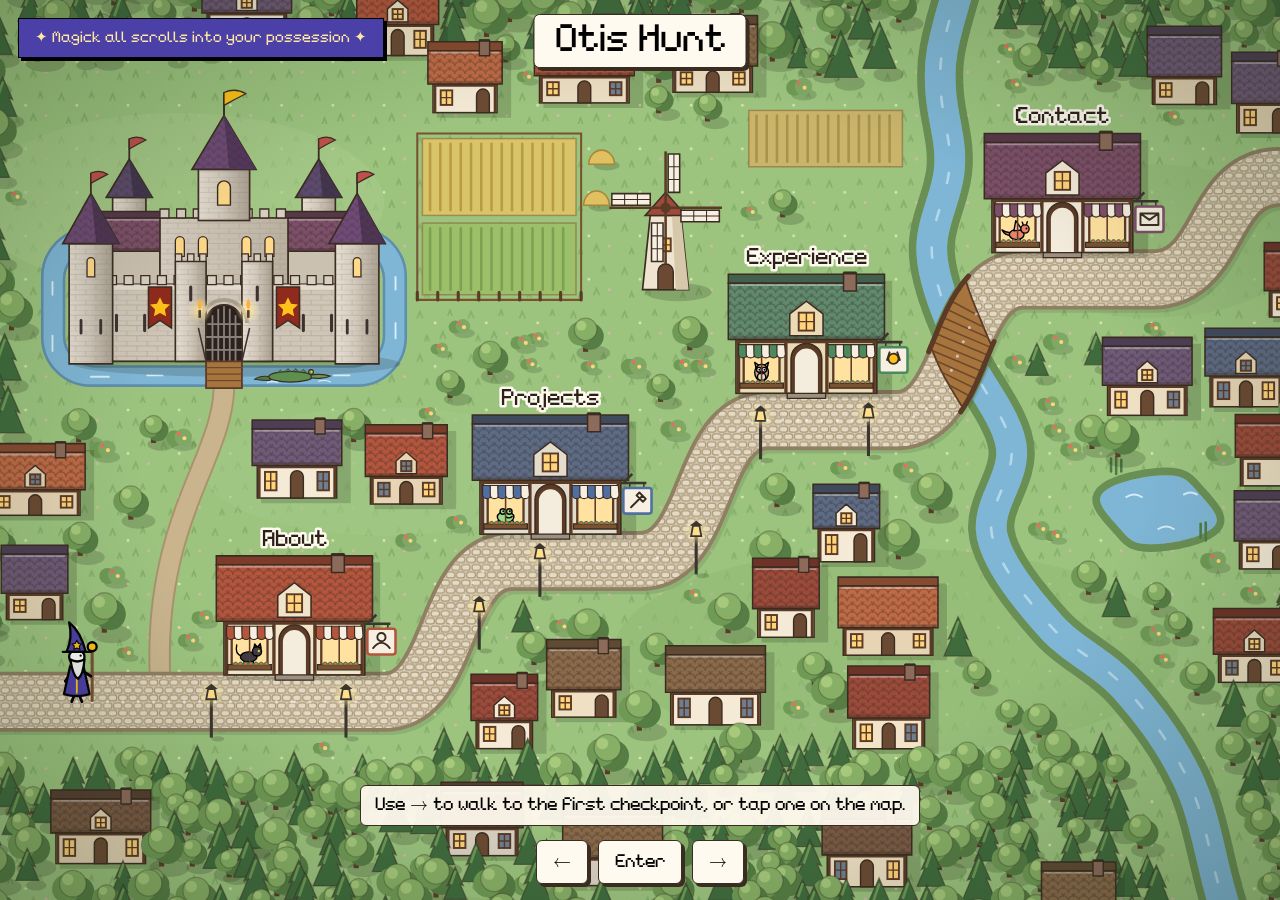
==== commit c9180d17: "Full-screen town, moat ring with an alligator, faster scrolls, trimmed contacts - The town fills the" ====
--- a/home.html
+++ b/home.html
@@ -4,8 +4,8 @@
   <meta charset="utf-8">
   <meta name="viewport" content="width=device-width, initial-scale=1">
   <title>Otis Hunt</title>
-  <link rel="stylesheet" href="css/fonts.css?v=20261121d">
-  <link rel="stylesheet" href="css/home.css?v=20261121d">
+  <link rel="stylesheet" href="css/fonts.css?v=20261121f">
+  <link rel="stylesheet" href="css/home.css?v=20261121f">
   <script>
     // Coming from the cover's dive into the wizard: start inside his robe (see arrive() in home.js).
     try {
@@ -18,13 +18,9 @@
 </head>
 <body>
   <main class="world" id="world">
-    <aside class="key" aria-label="Use the arrow keys to walk and the space bar to go inside">
-      <div class="arrows" aria-hidden="true">
-        <kbd class="up">↑</kbd>
-        <kbd class="left">←</kbd><kbd class="down">↓</kbd><kbd class="right">→</kbd>
-      </div>
-      <kbd class="space" aria-hidden="true"></kbd>
-    </aside>
+    <p class="magick-row">
+      <button type="button" id="btnMagick" class="magick">✦ Magick all scrolls into your possession ✦</button>
+    </p>
 
     <header class="title">
       <h1>Otis Hunt</h1>
@@ -33,7 +29,7 @@
     <figure class="map-figure">
       <div class="map-scroll" id="mapScroll">
       <div class="map-wrap" id="mapWrap">
-        <svg class="map" id="map" viewBox="0 0 1000 530" role="img"
+        <svg class="map" id="map" viewBox="-300 -200 1600 930" role="img"
              aria-label="Map of the portfolio. Walk the figure to a checkpoint and go inside.">
 
           <defs>
@@ -56,206 +52,1570 @@
             </pattern>
             <radialGradient id="lampGlow"><stop offset="0" stop-color="#ffe9a0" stop-opacity=".85"/><stop offset="1" stop-color="#ffe9a0" stop-opacity="0"/></radialGradient>
             <radialGradient id="vignette" cx=".5" cy=".5" r=".75"><stop offset=".6" stop-color="#1f2a14" stop-opacity="0"/><stop offset="1" stop-color="#1f2a14" stop-opacity=".22"/></radialGradient>
+            <!-- trees and bushes, drawn once and reused -->
+            <g id="tree-round-0"><ellipse cx="6" cy="1" rx="10.8" ry="5" fill="#1f2a14" opacity=".2"/><path d="M-2 0 V-5.4 H2 V0 Z" fill="#5b3a26"/><circle cx="3.1" cy="-9.9" r="8.5" fill="#557d44"/><circle cx="-3.6" cy="-11.7" r="7.6" fill="#6f9a55"/><circle cx="0" cy="-14.4" r="7.2" fill="#87b066" stroke="#3b2c22" stroke-width="1" stroke-opacity=".3"/><circle cx="-2.7" cy="-16.7" r="3.1" fill="#a6c97c"/></g><g id="tree-round-1"><ellipse cx="6" cy="1" rx="13.2" ry="6.1" fill="#1f2a14" opacity=".2"/><path d="M-2 0 V-6.6 H2 V0 Z" fill="#5b3a26"/><circle cx="3.8" cy="-12.1" r="10.4" fill="#557d44"/><circle cx="-4.4" cy="-14.3" r="9.3" fill="#6f9a55"/><circle cx="0" cy="-17.6" r="8.8" fill="#87b066" stroke="#3b2c22" stroke-width="1" stroke-opacity=".3"/><circle cx="-3.3" cy="-20.4" r="3.8" fill="#a6c97c"/></g><g id="tree-round-2"><ellipse cx="6" cy="1" rx="15.6" ry="7.2" fill="#1f2a14" opacity=".2"/><path d="M-2 0 V-7.8 H2 V0 Z" fill="#5b3a26"/><circle cx="4.5" cy="-14.3" r="12.3" fill="#557d44"/><circle cx="-5.2" cy="-16.9" r="11" fill="#6f9a55"/><circle cx="0" cy="-20.8" r="10.4" fill="#87b066" stroke="#3b2c22" stroke-width="1" stroke-opacity=".3"/><circle cx="-3.9" cy="-24.1" r="4.5" fill="#a6c97c"/></g><g id="tree-pine-0"><ellipse cx="7" cy="2" rx="8.1" ry="4" fill="#1f2a14" opacity=".2"/><path d="M0 -27 L6.3 -12.6 L4 -13.5 L9 -1.8 L-9 -1.8 L-4 -13.5 L-6.3 -12.6 Z" fill="#3f6b3d" stroke="#3b2c22" stroke-width="1" stroke-opacity=".5"/><path d="M0 -23.4 L-3.1 -14.4" stroke="#6f9a55" stroke-width="2" stroke-linecap="round"/></g><g id="tree-pine-1"><ellipse cx="7" cy="2" rx="9.9" ry="5" fill="#1f2a14" opacity=".2"/><path d="M0 -33 L7.7 -15.4 L5 -16.5 L11 -2.2 L-11 -2.2 L-5 -16.5 L-7.7 -15.4 Z" fill="#3f6b3d" stroke="#3b2c22" stroke-width="1" stroke-opacity=".5"/><path d="M0 -28.6 L-3.8 -17.6" stroke="#6f9a55" stroke-width="2" stroke-linecap="round"/></g><g id="tree-pine-2"><ellipse cx="7" cy="2" rx="11.7" ry="5.9" fill="#1f2a14" opacity=".2"/><path d="M0 -39 L9.1 -18.2 L5.9 -19.5 L13 -2.6 L-13 -2.6 L-5.9 -19.5 L-9.1 -18.2 Z" fill="#3f6b3d" stroke="#3b2c22" stroke-width="1" stroke-opacity=".5"/><path d="M0 -33.8 L-4.5 -20.8" stroke="#6f9a55" stroke-width="2" stroke-linecap="round"/></g><g id="bush-0"><ellipse cx="4" cy="1" rx="6.6" ry="3" fill="#1f2a14" opacity=".18"/><circle cx="-2.4" cy="-3" r="4.2" fill="#6f9a55"/><circle cx="2.4" cy="-3.6" r="4.5" fill="#7fa866"/><circle cx="0" cy="-5.4" r="1.6" fill="#e86f5a"/><circle cx="3" cy="-3" r="1.6" fill="#ffd47a"/></g><g id="bush-1"><ellipse cx="4" cy="1" rx="8.2" ry="3.8" fill="#1f2a14" opacity=".18"/><circle cx="-3" cy="-3.8" r="5.2" fill="#6f9a55"/><circle cx="3" cy="-4.5" r="5.6" fill="#7fa866"/><circle cx="0" cy="-6.8" r="1.6" fill="#e86f5a"/><circle cx="3.8" cy="-3.8" r="1.6" fill="#ffd47a"/></g><g id="bush-2"><ellipse cx="4" cy="1" rx="9.9" ry="4.5" fill="#1f2a14" opacity=".18"/><circle cx="-3.6" cy="-4.5" r="6.3" fill="#6f9a55"/><circle cx="3.6" cy="-5.4" r="6.8" fill="#7fa866"/><circle cx="0" cy="-8.1" r="1.6" fill="#e86f5a"/><circle cx="4.5" cy="-4.5" r="1.6" fill="#ffd47a"/></g>
           </defs>
           <!-- ── Scenery: a town seen from above, the street climbing bottom-left to top-right (generated by tools/gen_map.py) ── -->
           <g class="scenery" aria-hidden="true">
-          <rect width="1000" height="530" fill="#9cc47f"/><rect width="1000" height="530" fill="url(#grass)"/>
+          <rect x="-300" y="-200" width="1600" height="930" fill="#9cc47f"/><rect x="-300" y="-200" width="1600" height="930" fill="url(#grass)"/>
           <ellipse cx="140" cy="90" rx="160" ry="70" fill="#a9cc8a" opacity=".6"/>
           <ellipse cx="700" cy="440" rx="220" ry="80" fill="#93bb76" opacity=".6"/>
           <ellipse cx="300" cy="300" rx="140" ry="50" fill="#a4c985" opacity=".6"/>
           <ellipse cx="900" cy="120" rx="120" ry="60" fill="#94bb78" opacity=".6"/>
-          <rect x="330" y="40" width="120" height="60" fill="#d9c46a" stroke="#8a6a3a" stroke-width="1.2" stroke-opacity=".6"/><path d="M336 44 V96 M344 44 V96 M352 44 V96 M360 44 V96 M368 44 V96 M376 44 V96 M384 44 V96 M392 44 V96 M400 44 V96 M408 44 V96 M416 44 V96 M424 44 V96 M432 44 V96 M440 44 V96" stroke="#b89c45" stroke-width="2" stroke-linecap="round"/><rect x="330" y="106" width="120" height="56" fill="#9cbf6a" stroke="#8a6a3a" stroke-width="1.2" stroke-opacity=".6"/><path d="M336 110 V158 M344 110 V158 M352 110 V158 M360 110 V158 M368 110 V158 M376 110 V158 M384 110 V158 M392 110 V158 M400 110 V158 M408 110 V158 M416 110 V158 M424 110 V158 M432 110 V158 M440 110 V158" stroke="#7da152" stroke-width="2" stroke-linecap="round"/><rect x="585" y="18" width="120" height="44" fill="#c9b46a" stroke="#8a6a3a" stroke-width="1.2" stroke-opacity=".6"/><path d="M591 22 V58 M599 22 V58 M607 22 V58 M615 22 V58 M623 22 V58 M631 22 V58 M639 22 V58 M647 22 V58 M655 22 V58 M663 22 V58 M671 22 V58 M679 22 V58 M687 22 V58 M695 22 V58" stroke="#a8924c" stroke-width="2" stroke-linecap="round"/><path d="M326 36 H454 V166 H326 Z" fill="none" stroke="#7a5230" stroke-width="1.6"/><path d="M326 166 v-6 M342 166 v-6 M358 166 v-6 M374 166 v-6 M390 166 v-6 M406 166 v-6 M422 166 v-6 M438 166 v-6 M454 166 v-6" stroke="#5b3a26" stroke-width="2.4" stroke-linecap="round"/><ellipse cx="474" cy="61" rx="10" ry="4" fill="#1f2a14" opacity=".2"/><path d="M460 60 a10 11 0 0 1 20 0 Z" fill="#e0c060" stroke="#a8863a" stroke-width="1.2"/><ellipse cx="470" cy="93" rx="10" ry="4" fill="#1f2a14" opacity=".2"/><path d="M456 92 a10 11 0 0 1 20 0 Z" fill="#e0c060" stroke="#a8863a" stroke-width="1.2"/>
-          <path d="M721.1 -9.4 L721.1 -9.3 L721.9 -3.5 L722.7 3 L723.6 10 L724.5 17.3 L725.3 24.9 L726 32.4 L726.6 39.8 L727 46.9 L727.1 53.5 L727 59.2 L726.6 64.3 L725.7 69.3 L724.5 74.4 L723.1 79.7 L721.4 85.2 L719.6 90.8 L719.6 90.9 L717.9 96.6 L717.7 97 L716.2 102.7 L716 103.3 L714.7 109 L714.5 110 L713.6 115.7 L713.4 117 L713 122.8 L712.9 124.3 L713 130.2 L713.1 131.5 L713.7 137.6 L713.8 138.5 L714.8 144.7 L715 145.4 L716.4 151.6 L716.5 152.3 L718.2 158.5 L718.3 159 L720.3 165.3 L720.4 165.8 L722.6 172 L722.7 172.4 L725 178.7 L725.1 179 L727.6 185.3 L727.7 185.5 L730.2 191.8 L730.3 191.9 L730.9 193.5 L731.3 192.5 L731.4 192.5 L732.2 190.4 L732.2 190.4 L733.1 188.3 L733.1 188.2 L734 186.2 L734 186.1 L734.9 184.1 L735 183.9 L735.8 181.9 L735.9 181.8 L736.8 179.8 L736.9 179.6 L737.8 177.6 L737.9 177.4 L738.8 175.5 L738.9 175.2 L739.8 173.3 L739.9 173.1 L740.9 171.2 L741 170.9 L742 169 L742.2 168.7 L743.1 166.9 L743.3 166.5 L744.3 164.8 L744.5 164.4 L745.6 162.6 L745.8 162.2 L746.8 160.5 L747.1 160.1 L748.2 158.4 L748.5 158 L749.1 157 L748.9 156.3 L747.1 150.5 L745.6 144.8 L744.4 139.4 L743.5 134.1 L743 129.1 L742.9 124.5 L743.3 120 L744 115.3 L745.2 110.3 L746.6 105.2 L748.3 99.8 L750 94.1 L750.1 94 L751.8 88.3 L751.9 87.9 L753.5 82.1 L753.7 81.4 L755.1 75.5 L755.2 74.7 L756.2 68.6 L756.4 67.5 L756.9 61.3 L757 60.3 L757.1 53.7 L757.1 53.1 L757 46 L756.9 45.5 L756.5 38 L756.5 37.7 L755.9 29.9 L755.9 29.7 L755.1 21.9 L755.1 21.7 L754.3 14 L754.3 13.8 L753.4 6.4 L753.4 6.3 L752.5 -0.8 L752.5 -0.8 L751.6 -7.3 L750.9 -13 L750.3 -17.8 L749.9 -21.6 L749.7 -23 L749.3 -24.4 L748.8 -25.8 L748.2 -27.1 L747.4 -28.4 L746.5 -29.6 L745.5 -30.7 L744.5 -31.6 L743.3 -32.5 L742 -33.3 L740.7 -33.9 L739.3 -34.4 L737.8 -34.7 L736.4 -34.9 L734.9 -35 L733.4 -34.9 L732 -34.7 L730.6 -34.3 L729.2 -33.8 L727.9 -33.2 L726.6 -32.4 L725.4 -31.5 L724.3 -30.5 L723.4 -29.5 L722.5 -28.3 L721.7 -27 L721.1 -25.7 L720.6 -24.3 L720.3 -22.8 L720.1 -21.4 L720 -19.9 L720.1 -18.4 L720.5 -14.6 L720.5 -14.3 Z M756.8 244.4 L760.6 250.6 L764.2 256.6 L767.5 262.4 L770.3 268 L772.6 273.2 L774.2 278 L775.1 282.2 L775.4 285.8 L775 289.6 L774.1 293.9 L772.5 298.7 L770.5 304 L768.2 309.6 L768.2 309.6 L765.8 315.4 L765.6 315.8 L763.5 321.6 L763.2 322.5 L761.4 328.3 L761.1 329.7 L759.9 335.5 L759.7 337.6 L759.3 343.3 L759.3 344.6 L759.4 345.9 L760.1 351.7 L760.3 352.8 L760.5 353.9 L762.1 359.8 L762.6 361.2 L764.8 367.2 L765.3 368.2 L768.1 374.3 L768.5 375.1 L771.8 381.2 L772.2 381.9 L775.9 388 L776.3 388.5 L780.4 394.6 L780.7 395 L785 401 L785.2 401.4 L789.8 407.3 L790 407.5 L794.6 413.3 L794.8 413.5 L799.4 419.1 L799.5 419.2 L804.1 424.6 L804.2 424.7 L808.7 429.8 L809.1 430.3 L813.6 435.1 L814.3 435.8 L819 440.2 L819.6 440.7 L824.6 444.8 L825 445.2 L830.1 449.1 L830.4 449.4 L835.6 453.1 L835.8 453.2 L841 456.9 L846.2 460.6 L851.2 464.2 L855.9 467.9 L860.5 471.7 L864.7 475.7 L868.8 480 L872.9 485 L877.4 490.8 L882.1 497.3 L886.8 504.3 L891.5 511.4 L896.1 518.6 L900.5 525.7 L904.6 532.5 L908.4 538.7 L911.9 544.4 L911.9 544.5 L914.9 549.2 L915 549.4 L917.4 553.1 L918.2 554.3 L919.2 555.4 L920.3 556.4 L921.5 557.3 L922.7 558.1 L924 558.8 L925.4 559.3 L926.8 559.7 L928.3 559.9 L929.7 560 L931.2 560 L932.7 559.8 L934.1 559.4 L935.5 559 L936.8 558.3 L938.1 557.6 L939.3 556.8 L940.4 555.8 L941.4 554.7 L942.3 553.5 L943.1 552.3 L943.8 551 L944.3 549.6 L944.7 548.2 L944.9 546.7 L945 545.3 L945 543.8 L944.8 542.3 L944.4 540.9 L944 539.5 L943.3 538.2 L942.6 536.9 L940.3 533.3 L937.5 528.7 L934.1 523.1 L930.2 516.8 L930.2 516.8 L926 510 L926 509.9 L921.5 502.7 L921.4 502.6 L916.7 495.2 L916.6 495.1 L911.8 487.7 L911.7 487.5 L906.8 480.3 L906.6 480 L901.7 473.2 L901.4 472.8 L896.6 466.5 L896.2 466 L891.5 460.4 L890.9 459.7 L886.2 454.7 L885.5 454.1 L880.6 449.5 L880 449 L875 444.7 L874.5 444.3 L869.4 440.3 L869 440.1 L863.8 436.3 L863.6 436.2 L858.3 432.4 L853.2 428.8 L848.2 425.2 L843.6 421.6 L839.2 417.9 L835.1 414.1 L831.1 409.9 L826.9 405.1 L822.4 399.8 L817.9 394.4 L813.5 388.9 L809.2 383.3 L805.1 377.7 L801.4 372.1 L798 366.6 L795.1 361.2 L792.7 356.1 L790.9 351.3 L789.8 347.1 L789.4 343.7 L789.6 340.3 L790.3 336.2 L791.7 331.7 L793.6 326.6 L795.9 321.1 L798.3 315.3 L798.5 314.9 L800.7 309.1 L801 308.3 L802.9 302.4 L803.2 301.1 L804.5 295.2 L804.8 293.3 L805.4 287.4 L805.4 286.2 L805.4 285 L805 279 L804.8 277.8 L804.6 276.7 L803.3 270.7 L802.9 269.1 L800.8 263 L800.3 261.8 L797.7 255.7 L797.3 254.8 L794.1 248.6 L793.8 248 L790.3 241.7 L790.1 241.4 L786.3 235.1 L786.2 234.9 L782.3 228.6 L782.3 228.6 L778.4 222.3 L774.7 216.2 L771.5 210.6 L771.2 211.3 L770.4 213.3 L769.5 215.4 L769.5 215.4 L768.7 217.5 L768.6 217.5 L767.8 219.6 L767.8 219.6 L766.9 221.7 L766.9 221.8 L766 223.8 L766 223.9 L765.1 225.9 L765 226.1 L764.2 228.1 L764.1 228.2 L763.2 230.2 L763.1 230.4 L762.2 232.4 L762.1 232.6 L761.2 234.5 L761.1 234.8 L760.2 236.7 L760.1 236.9 L759.1 238.8 L759 239.1 L758 241 L757.8 241.3 L756.9 243.1 L756.7 243.5 L756.4 243.9 Z M946.5 323.8 L943.9 320.7 L941.3 317.8 L938.8 315 L936.5 312.4 L934.3 309.9 L932.3 307.7 L930.2 305.7 L928 304 L925.6 302.6 L922.7 301.5 L919.4 300.7 L915.5 300.2 L911 300 L905.9 300.2 L900.3 300.7 L894.3 301.5 L888.1 302.6 L882 304 L876.1 305.7 L870.7 307.7 L866 309.9 L862.1 312.4 L859.2 315 L857.3 317.8 L856.4 320.7 L856.5 323.8 L857.4 326.9 L859 330 L861.1 333.1 L863.5 336.2 L866.1 339.3 L868.7 342.2 L871.2 345 L873.5 347.6 L875.7 350.1 L877.7 352.3 L879.8 354.3 L882 356 L884.4 357.4 L887.3 358.5 L890.6 359.3 L894.5 359.8 L899 360 L904.1 359.8 L909.7 359.3 L915.7 358.5 L921.9 357.4 L928 356 L933.9 354.3 L939.3 352.3 L944 350.1 L947.9 347.6 L950.8 345 L952.7 342.2 L953.6 339.3 L953.5 336.2 L952.6 333.1 L951 330 L948.9 326.9 Z" fill="#7fa866" stroke="#6a8f55" stroke-width="6" stroke-linejoin="round"/>
-          <path d="M944.1 325.7 L941.6 322.7 L939.1 319.8 L936.6 317 L936.6 317 L934.3 314.4 L932.1 311.9 L930.1 309.8 L928.2 308 L926.3 306.5 L924.2 305.3 L921.8 304.3 L918.9 303.6 L915.3 303.2 L911 303 L906.1 303.2 L900.6 303.6 L894.8 304.4 L888.8 305.5 L882.8 306.9 L877 308.6 L871.8 310.5 L867.4 312.6 L863.9 314.8 L861.4 317 L860 319.1 L859.4 321.1 L859.5 323.3 L860.2 325.7 L861.6 328.5 L863.5 331.4 L865.9 334.3 L868.4 337.3 L870.9 340.2 L873.4 343 L873.4 343 L875.7 345.6 L877.9 348.1 L879.9 350.2 L881.8 352 L883.7 353.5 L885.8 354.7 L888.2 355.7 L891.1 356.4 L894.7 356.8 L899 357 L903.9 356.8 L909.4 356.4 L915.2 355.6 L921.2 354.5 L927.2 353.1 L933 351.4 L938.2 349.5 L942.6 347.4 L946.1 345.2 L948.6 343 L950 340.9 L950.6 338.9 L950.5 336.7 L949.8 334.3 L948.4 331.5 L946.5 328.6 Z M759.9 243.8 L763.2 249 L763.2 249.1 L766.8 255.1 L766.9 255.2 L770.1 261 L770.2 261.1 L773 266.6 L773.1 266.8 L775.3 272 L775.4 272.2 L777 277 L777.1 277.3 L778 281.5 L778.1 281.7 L778.1 282 L778.4 285.6 L778.4 285.9 L778.4 286.1 L778 289.9 L778 290.3 L777 294.6 L776.9 294.9 L775.4 299.6 L775.3 299.8 L773.3 305 L773.3 305.1 L771 310.7 L771 310.7 L768.6 316.5 L768.4 316.9 L766.3 322.6 L766 323.4 L764.3 329.1 L764 330.4 L762.9 336 L762.7 337.8 L762.3 343.4 L762.3 344.5 L762.4 345.6 L763.1 351.3 L763.2 352.3 L763.4 353.2 L765 359 L765.4 360.2 L767.6 366.1 L768 367 L770.8 373 L771.2 373.7 L774.4 379.8 L774.8 380.4 L778.5 386.4 L778.8 386.9 L782.8 392.9 L783.1 393.3 L787.4 399.3 L787.6 399.6 L792.1 405.4 L792.3 405.7 L796.9 411.4 L797.1 411.6 L801.7 417.2 L801.8 417.3 L806.4 422.7 L806.5 422.7 L810.9 427.9 L811.3 428.2 L815.7 433 L816.4 433.6 L821 438 L821.6 438.4 L826.5 442.5 L826.9 442.9 L831.9 446.7 L832.2 446.9 L837.4 450.7 L837.5 450.8 L842.8 454.5 L847.9 458.1 L848 458.2 L853 461.8 L853 461.8 L857.8 465.5 L857.9 465.6 L862.4 469.4 L862.5 469.5 L866.8 473.5 L866.9 473.6 L871 477.9 L871.1 478 L875.3 483 L875.3 483.1 L879.8 489 L879.9 489.1 L884.5 495.6 L884.6 495.6 L889.3 502.6 L889.3 502.6 L894 509.8 L894 509.8 L898.6 517 L898.6 517 L903 524.1 L903 524.1 L907.2 530.9 L907.2 530.9 L911 537.2 L914.4 542.8 L914.5 542.9 L917.4 547.6 L917.5 547.8 L919.9 551.4 L920.6 552.5 L921.4 553.3 L922.2 554.1 L923.2 554.9 L924.2 555.5 L925.2 556 L926.3 556.4 L927.5 556.7 L928.6 556.9 L929.8 557 L931 557 L932.1 556.8 L933.3 556.5 L934.4 556.2 L935.5 555.7 L936.5 555.1 L937.5 554.4 L938.3 553.6 L939.1 552.8 L939.9 551.8 L940.5 550.8 L941 549.8 L941.4 548.7 L941.7 547.5 L941.9 546.4 L942 545.2 L942 544 L941.8 542.9 L941.5 541.7 L941.2 540.6 L940.7 539.5 L940.1 538.4 L937.8 534.9 L937.7 534.9 L934.9 530.3 L934.9 530.3 L931.5 524.7 L927.7 518.4 L927.6 518.4 L923.4 511.5 L923.4 511.5 L918.9 504.3 L918.9 504.2 L914.2 496.8 L914.1 496.7 L909.3 489.4 L909.2 489.2 L904.3 482 L904.1 481.8 L899.3 475 L899 474.6 L894.2 468.4 L893.9 467.9 L889.2 462.4 L888.7 461.7 L884.1 456.8 L883.5 456.2 L878.6 451.7 L878.1 451.2 L873.1 447 L872.7 446.7 L867.5 442.7 L867.2 442.5 L862 438.7 L861.9 438.6 L856.6 434.9 L851.4 431.2 L851.4 431.2 L846.5 427.6 L846.4 427.6 L841.7 424 L841.6 423.9 L837.3 420.3 L837.1 420.1 L833 416.3 L832.9 416.2 L828.9 412 L828.9 411.9 L824.6 407 L824.6 407 L820.1 401.8 L820.1 401.7 L815.6 396.3 L815.6 396.3 L811.1 390.8 L811.1 390.7 L806.8 385.1 L806.8 385.1 L802.7 379.4 L802.6 379.3 L798.9 373.8 L798.8 373.6 L795.4 368.1 L795.4 368 L792.4 362.6 L792.4 362.5 L790 357.4 L789.9 357.1 L788.1 352.3 L788 352.1 L786.9 347.9 L786.8 347.7 L786.8 347.5 L786.4 344.1 L786.4 343.8 L786.4 343.6 L786.6 340.1 L786.6 339.7 L787.4 335.7 L787.5 335.4 L788.9 330.8 L788.9 330.6 L790.8 325.5 L790.9 325.4 L793.1 319.9 L793.2 319.9 L795.5 314.1 L795.7 313.8 L797.9 308 L798.1 307.3 L800 301.6 L800.3 300.4 L801.6 294.6 L801.8 293 L802.4 287.2 L802.4 286.1 L802.4 285.1 L802 279.2 L801.9 278.3 L801.7 277.3 L800.4 271.4 L800 270 L798 264 L797.6 263 L794.9 256.9 L794.6 256.1 L791.5 250 L791.2 249.5 L787.7 243.2 L787.5 242.9 L783.7 236.6 L783.6 236.5 L779.7 230.2 L775.8 223.9 L775.8 223.9 L772.1 217.8 L772.1 217.7 L771.9 217.5 L771.4 218.6 L771.4 218.6 L771.4 218.7 L771.4 218.7 L770.6 220.7 L770.6 220.7 L770.5 220.8 L770.5 220.8 L769.7 222.8 L769.7 222.8 L769.6 222.9 L769.6 222.9 L768.8 225 L768.8 225 L768.7 225.1 L768.7 225.1 L767.9 227.1 L767.9 227.1 L767.8 227.3 L767.8 227.3 L766.9 229.3 L766.9 229.3 L766.8 229.5 L766.8 229.5 L766 231.5 L766 231.5 L765.9 231.6 L765.9 231.7 L765 233.6 L765 233.6 L764.9 233.8 L764.9 233.9 L763.9 235.8 L763.9 235.8 L763.8 236.1 L763.8 236.1 L762.9 238 L762.9 238 L762.8 238.3 L762.7 238.3 L761.8 240.2 L761.8 240.2 L761.7 240.5 L761.6 240.5 L760.7 242.4 L760.7 242.4 L760.5 242.7 L760.5 242.7 Z M724.1 -9.7 L724.1 -9.6 L724.8 -3.9 L725.7 2.6 L725.7 2.6 L726.6 9.6 L726.6 9.6 L727.5 17 L727.5 17 L728.3 24.5 L728.3 24.6 L729 32.1 L729 32.2 L729.6 39.6 L729.6 39.7 L730 46.7 L730 46.8 L730.1 53.4 L730.1 53.5 L730 59.2 L730 59.4 L729.5 64.5 L729.5 64.8 L728.7 69.8 L728.6 69.9 L727.5 75.1 L727.4 75.2 L726 80.5 L725.9 80.6 L724.3 86.1 L724.3 86.1 L722.5 91.7 L722.5 91.8 L720.7 97.5 L720.6 97.8 L719.1 103.4 L718.9 104 L717.6 109.7 L717.5 110.5 L716.5 116.2 L716.4 117.3 L715.9 123 L715.9 124.3 L716 130.1 L716.1 131.3 L716.7 137.3 L716.8 138.1 L717.8 144.1 L717.9 144.8 L719.3 150.9 L719.4 151.5 L721.1 157.7 L721.2 158.2 L723.1 164.4 L723.3 164.8 L725.4 171.1 L725.5 171.4 L727.8 177.6 L727.9 177.9 L730.4 184.2 L730.4 184.3 L731 185.6 L731.2 185 L731.2 185 L731.3 184.9 L731.3 184.9 L732.1 182.9 L732.1 182.9 L732.2 182.7 L732.2 182.7 L733.1 180.7 L733.1 180.7 L733.2 180.5 L733.2 180.5 L734 178.5 L734 178.5 L734.1 178.4 L734.1 178.3 L735 176.4 L735 176.4 L735.1 176.2 L735.1 176.1 L736.1 174.2 L736.1 174.2 L736.2 173.9 L736.2 173.9 L737.1 172 L737.1 172 L737.2 171.7 L737.3 171.7 L738.2 169.8 L738.2 169.8 L738.3 169.5 L738.4 169.5 L739.3 167.6 L739.3 167.6 L739.5 167.3 L739.5 167.3 L740.5 165.5 L740.5 165.4 L740.7 165.1 L740.7 165.1 L741.7 163.3 L741.7 163.3 L741.9 162.9 L741.9 162.9 L743 161.1 L743 161.1 L743.2 160.7 L743.2 160.7 L744.3 159 L744.3 158.9 L744.6 158.5 L744.6 158.5 L745.7 156.8 L745.7 156.8 L745.8 156.6 L744.2 151.4 L744.2 151.3 L742.7 145.6 L742.6 145.5 L741.4 140 L741.4 139.9 L740.5 134.6 L740.5 134.4 L740 129.4 L740 129.2 L739.9 124.6 L739.9 124.3 L740.3 119.7 L740.3 119.5 L741.1 114.8 L741.1 114.6 L742.3 109.7 L742.3 109.5 L743.7 104.4 L743.7 104.3 L745.4 98.9 L745.4 98.9 L747.2 93.2 L747.2 93.1 L749 87.4 L749.1 87.1 L750.6 81.3 L750.8 80.7 L752.1 74.9 L752.3 74.1 L753.3 68.2 L753.4 67.2 L753.9 61.1 L754 60.2 L754.1 53.7 L754.1 53.1 L754 46.1 L753.9 45.6 L753.5 38.2 L753.5 37.9 L752.9 30.2 L752.9 30 L752.2 22.2 L752.1 22 L751.3 14.3 L751.3 14.2 L750.4 6.7 L750.4 6.7 L749.5 -0.4 L749.5 -0.4 L748.7 -6.9 L747.9 -12.7 L747.9 -12.7 L747.3 -17.4 L747.3 -17.5 L746.9 -21.2 L746.8 -22.4 L746.5 -23.5 L746.1 -24.7 L745.5 -25.7 L744.9 -26.7 L744.2 -27.7 L743.4 -28.5 L742.6 -29.3 L741.6 -30 L740.6 -30.6 L739.5 -31.1 L738.4 -31.5 L737.3 -31.8 L736.1 -31.9 L734.9 -32 L733.8 -31.9 L732.6 -31.8 L731.5 -31.5 L730.3 -31.1 L729.3 -30.5 L728.3 -29.9 L727.3 -29.2 L726.5 -28.4 L725.7 -27.6 L725 -26.6 L724.4 -25.6 L723.9 -24.5 L723.5 -23.4 L723.2 -22.3 L723.1 -21.1 L723 -19.9 L723.1 -18.7 L723.5 -14.9 L723.5 -14.6 Z" fill="#7fb6d6"/>
-          <path d="M735 -20 L735.4 -16.1 L736 -11.2 L736.8 -5.4 L737.6 1.1 L738.5 8.2 L739.4 15.6 L740.2 23.3 L741 31.1 L741.6 38.8 L742 46.3 L742.1 53.4 L742 60 L741.4 66.2 L740.4 72.2 L739.1 78.1 L737.5 83.9 L735.7 89.6 L733.9 95.3 L732.2 101 L730.6 106.7 L729.3 112.4 L728.4 118.2 L727.9 124 L728 130 L728.6 136.1 L729.6 142.2 L731 148.4 L732.7 154.6 L734.6 160.9 L736.8 167.2 L737.5 169.1 M766.8 232.1 L769.5 236.5 L773.4 242.8 L777.2 249.1 L780.7 255.4 L783.9 261.6 L786.6 267.8 L788.6 273.9 L790 280 L790.4 286 L789.9 292 L788.6 297.9 L786.7 303.7 L784.5 309.5 L782.1 315.3 L779.7 321.1 L777.5 326.9 L775.8 332.6 L774.6 338.4 L774.3 344.2 L775 350 L776.6 355.9 L778.9 361.9 L781.7 368 L785 374.1 L788.7 380.2 L792.8 386.2 L797.1 392.3 L801.7 398.1 L806.3 403.9 L810.9 409.5 L815.5 414.9 L820 420 L824.5 424.8 L829.2 429.2 L834.2 433.3 L839.3 437.2 L844.4 441 L849.7 444.7 L854.9 448.4 L860.2 452.2 L865.4 456.2 L870.4 460.5 L875.3 465 L880 470 L884.7 475.6 L889.5 481.9 L894.4 488.8 L899.3 495.9 L904.1 503.3 L908.8 510.6 L913.2 517.8 L917.4 524.6 L921.2 530.9 L924.7 536.6 L927.6 541.3 L930 545" fill="none" stroke="#b9dcef" stroke-width="2" stroke-linecap="round" stroke-dasharray="8 22" opacity=".9"/>
+          <ellipse cx="-250" cy="300" rx="200" ry="120" fill="#93bb76" opacity=".6"/>
+          <ellipse cx="1250" cy="600" rx="220" ry="110" fill="#a4c985" opacity=".6"/>
+          <ellipse cx="500" cy="-180" rx="260" ry="70" fill="#a9cc8a" opacity=".6"/>
+          <ellipse cx="300" cy="700" rx="260" ry="70" fill="#93bb76" opacity=".6"/>
+          <rect x="330" y="40" width="120" height="60" fill="#d9c46a" stroke="#8a6a3a" stroke-width="1.2" stroke-opacity=".6"/><path d="M336 44 V96 M344 44 V96 M352 44 V96 M360 44 V96 M368 44 V96 M376 44 V96 M384 44 V96 M392 44 V96 M400 44 V96 M408 44 V96 M416 44 V96 M424 44 V96 M432 44 V96 M440 44 V96" stroke="#b89c45" stroke-width="2" stroke-linecap="round"/><rect x="330" y="106" width="120" height="56" fill="#9cbf6a" stroke="#8a6a3a" stroke-width="1.2" stroke-opacity=".6"/><path d="M336 110 V158 M344 110 V158 M352 110 V158 M360 110 V158 M368 110 V158 M376 110 V158 M384 110 V158 M392 110 V158 M400 110 V158 M408 110 V158 M416 110 V158 M424 110 V158 M432 110 V158 M440 110 V158" stroke="#7da152" stroke-width="2" stroke-linecap="round"/><rect x="585" y="18" width="120" height="44" fill="#c9b46a" stroke="#8a6a3a" stroke-width="1.2" stroke-opacity=".6"/><path d="M591 22 V58 M599 22 V58 M607 22 V58 M615 22 V58 M623 22 V58 M631 22 V58 M639 22 V58 M647 22 V58 M655 22 V58 M663 22 V58 M671 22 V58 M679 22 V58 M687 22 V58 M695 22 V58" stroke="#a8924c" stroke-width="2" stroke-linecap="round"/><rect x="-270" y="-170" width="150" height="70" fill="#d9c46a" stroke="#8a6a3a" stroke-width="1.2" stroke-opacity=".6"/><path d="M-264 -166 V-104 M-256 -166 V-104 M-248 -166 V-104 M-240 -166 V-104 M-232 -166 V-104 M-224 -166 V-104 M-216 -166 V-104 M-208 -166 V-104 M-200 -166 V-104 M-192 -166 V-104 M-184 -166 V-104 M-176 -166 V-104 M-168 -166 V-104 M-160 -166 V-104 M-152 -166 V-104 M-144 -166 V-104 M-136 -166 V-104 M-128 -166 V-104" stroke="#b89c45" stroke-width="2" stroke-linecap="round"/><rect x="-270" y="-94" width="150" height="60" fill="#a9c46a" stroke="#8a6a3a" stroke-width="1.2" stroke-opacity=".6"/><path d="M-264 -90 V-38 M-256 -90 V-38 M-248 -90 V-38 M-240 -90 V-38 M-232 -90 V-38 M-224 -90 V-38 M-216 -90 V-38 M-208 -90 V-38 M-200 -90 V-38 M-192 -90 V-38 M-184 -90 V-38 M-176 -90 V-38 M-168 -90 V-38 M-160 -90 V-38 M-152 -90 V-38 M-144 -90 V-38 M-136 -90 V-38 M-128 -90 V-38" stroke="#8aa552" stroke-width="2" stroke-linecap="round"/><rect x="1100" y="230" width="160" height="80" fill="#c9b46a" stroke="#8a6a3a" stroke-width="1.2" stroke-opacity=".6"/><path d="M1106 234 V306 M1114 234 V306 M1122 234 V306 M1130 234 V306 M1138 234 V306 M1146 234 V306 M1154 234 V306 M1162 234 V306 M1170 234 V306 M1178 234 V306 M1186 234 V306 M1194 234 V306 M1202 234 V306 M1210 234 V306 M1218 234 V306 M1226 234 V306 M1234 234 V306 M1242 234 V306 M1250 234 V306" stroke="#a8924c" stroke-width="2" stroke-linecap="round"/><rect x="1100" y="316" width="160" height="64" fill="#9cbf6a" stroke="#8a6a3a" stroke-width="1.2" stroke-opacity=".6"/><path d="M1106 320 V376 M1114 320 V376 M1122 320 V376 M1130 320 V376 M1138 320 V376 M1146 320 V376 M1154 320 V376 M1162 320 V376 M1170 320 V376 M1178 320 V376 M1186 320 V376 M1194 320 V376 M1202 320 V376 M1210 320 V376 M1218 320 V376 M1226 320 V376 M1234 320 V376 M1242 320 V376 M1250 320 V376" stroke="#7da152" stroke-width="2" stroke-linecap="round"/><rect x="-270" y="590" width="150" height="80" fill="#d9c46a" stroke="#8a6a3a" stroke-width="1.2" stroke-opacity=".6"/><path d="M-264 594 V666 M-256 594 V666 M-248 594 V666 M-240 594 V666 M-232 594 V666 M-224 594 V666 M-216 594 V666 M-208 594 V666 M-200 594 V666 M-192 594 V666 M-184 594 V666 M-176 594 V666 M-168 594 V666 M-160 594 V666 M-152 594 V666 M-144 594 V666 M-136 594 V666 M-128 594 V666" stroke="#b89c45" stroke-width="2" stroke-linecap="round"/><rect x="180" y="-170" width="170" height="60" fill="#c9b46a" stroke="#8a6a3a" stroke-width="1.2" stroke-opacity=".6"/><path d="M186 -166 V-114 M194 -166 V-114 M202 -166 V-114 M210 -166 V-114 M218 -166 V-114 M226 -166 V-114 M234 -166 V-114 M242 -166 V-114 M250 -166 V-114 M258 -166 V-114 M266 -166 V-114 M274 -166 V-114 M282 -166 V-114 M290 -166 V-114 M298 -166 V-114 M306 -166 V-114 M314 -166 V-114 M322 -166 V-114 M330 -166 V-114 M338 -166 V-114" stroke="#a8924c" stroke-width="2" stroke-linecap="round"/><path d="M326 36 H454 V166 H326 Z" fill="none" stroke="#7a5230" stroke-width="1.6"/><path d="M326 166 v-6 M342 166 v-6 M358 166 v-6 M374 166 v-6 M390 166 v-6 M406 166 v-6 M422 166 v-6 M438 166 v-6 M454 166 v-6" stroke="#5b3a26" stroke-width="2.4" stroke-linecap="round"/><ellipse cx="474" cy="61" rx="10" ry="4" fill="#1f2a14" opacity=".2"/><path d="M460 60 a10 11 0 0 1 20 0 Z" fill="#e0c060" stroke="#a8863a" stroke-width="1.2"/><ellipse cx="470" cy="93" rx="10" ry="4" fill="#1f2a14" opacity=".2"/><path d="M456 92 a10 11 0 0 1 20 0 Z" fill="#e0c060" stroke="#a8863a" stroke-width="1.2"/>
+          <path d="M696.1 -221 L696.3 -220.7 L701.6 -214.8 L701.6 -214.8 L707.5 -208.2 L713.7 -201.1 L719.9 -193.7 L725.9 -185.9 L731.6 -178 L736.5 -170 L740.5 -162.2 L743.4 -154.7 L745.1 -147.6 L745.8 -140.1 L745.4 -131.3 L744.2 -121.5 L742.1 -111 L739.5 -99.8 L736.4 -88.4 L733 -76.8 L729.7 -65.3 L729.7 -65.1 L726.5 -53.9 L726.4 -53.6 L723.8 -42.9 L723.6 -42.3 L721.5 -32.2 L721.4 -31.2 L720.1 -22 L720 -20.8 L719.6 -12.4 L719.5 -11.5 L719.6 -3.6 L719.6 -2.8 L720 4.6 L720.1 5.3 L720.8 12.3 L720.9 12.9 L721.9 19.6 L721.9 19.9 L723 26.3 L723.1 26.5 L724.2 32.6 L725.2 38.4 L726.1 43.9 L726.7 49.2 L727 54.2 L727 59.3 L726.6 64.3 L725.7 69.3 L724.5 74.4 L723.1 79.7 L721.4 85.2 L719.6 90.8 L719.6 90.9 L717.9 96.6 L717.7 97 L716.2 102.7 L716 103.3 L714.7 109 L714.5 110 L713.6 115.7 L713.4 117 L713 122.8 L712.9 124.3 L713 130.2 L713.1 131.5 L713.7 137.6 L713.8 138.5 L714.8 144.7 L715 145.4 L716.4 151.6 L716.5 152.3 L718.2 158.5 L718.3 159 L720.3 165.3 L720.4 165.8 L722.6 172 L722.7 172.4 L725 178.7 L725.1 179 L727.6 185.3 L727.7 185.5 L730.2 191.8 L730.3 191.9 L730.9 193.5 L731.3 192.5 L731.4 192.5 L732.2 190.4 L732.2 190.4 L733.1 188.3 L733.1 188.2 L734 186.2 L734 186.1 L734.9 184.1 L735 183.9 L735.8 181.9 L735.9 181.8 L736.8 179.8 L736.9 179.6 L737.8 177.6 L737.9 177.4 L738.8 175.5 L738.9 175.2 L739.8 173.3 L739.9 173.1 L740.9 171.2 L741 170.9 L742 169 L742.2 168.7 L743.1 166.9 L743.3 166.5 L744.3 164.8 L744.5 164.4 L745.6 162.6 L745.8 162.2 L746.8 160.5 L747.1 160.1 L748.2 158.4 L748.5 158 L749.1 157 L748.9 156.3 L747.1 150.5 L745.6 144.8 L744.4 139.4 L743.5 134.1 L743 129.1 L742.9 124.5 L743.3 120 L744 115.3 L745.2 110.3 L746.6 105.2 L748.3 99.8 L750 94.1 L750.1 94 L751.8 88.3 L751.9 87.9 L753.5 82.1 L753.7 81.4 L755.1 75.5 L755.2 74.7 L756.2 68.6 L756.4 67.5 L756.9 61.3 L757 60.1 L757 54 L757 52.9 L756.6 46.9 L756.6 46.1 L755.9 40.1 L755.8 39.5 L754.9 33.6 L754.8 33.3 L753.7 27.2 L753.7 27.2 L752.6 21.1 L751.5 15 L750.6 8.9 L749.9 2.5 L749.6 -4.1 L749.5 -11.2 L749.9 -18.6 L751 -26.7 L752.9 -35.9 L755.5 -46.1 L758.5 -57 L761.9 -68.5 L761.9 -68.5 L765.2 -80.2 L765.3 -80.5 L768.5 -92.2 L768.6 -92.6 L771.4 -104.3 L771.5 -104.9 L773.7 -116.3 L773.9 -117.2 L775.3 -128.2 L775.4 -129.5 L775.8 -139.8 L775.7 -141.6 L774.9 -151.2 L774.8 -152.4 L774.6 -153.5 L772.4 -162.7 L771.8 -164.6 L768.2 -173.8 L767.6 -175.2 L762.9 -184.3 L762.3 -185.3 L756.8 -194.2 L756.3 -195 L750.2 -203.6 L749.8 -204.1 L743.4 -212.4 L743.1 -212.8 L736.6 -220.5 L736.3 -220.8 L730 -228 L729.9 -228.2 L724 -234.8 L718.8 -240.5 L714.9 -245.1 L712 -249 L711.1 -250.1 L710 -251.2 L708.9 -252.1 L707.6 -252.9 L706.3 -253.6 L705 -254.2 L703.6 -254.6 L702.1 -254.9 L700.6 -255 L699.2 -255 L697.7 -254.8 L696.3 -254.5 L694.9 -254.1 L693.5 -253.5 L692.2 -252.8 L691 -252 L689.9 -251.1 L688.8 -250 L687.9 -248.9 L687.1 -247.6 L686.4 -246.3 L685.8 -245 L685.4 -243.6 L685.1 -242.1 L685 -240.6 L685 -239.2 L685.2 -237.7 L685.5 -236.3 L685.9 -234.9 L686.5 -233.5 L687.2 -232.2 L688 -231 L691.2 -226.8 L691.7 -226.1 Z M756.8 244.4 L760.6 250.6 L764.2 256.6 L767.5 262.4 L770.3 268 L772.6 273.2 L774.2 278 L775.1 282.2 L775.4 285.8 L775 289.6 L774.1 293.9 L772.5 298.7 L770.5 304 L768.2 309.6 L768.2 309.6 L765.8 315.4 L765.6 315.8 L763.5 321.6 L763.2 322.5 L761.4 328.3 L761.1 329.7 L759.9 335.5 L759.7 337.6 L759.3 343.3 L759.3 344.6 L759.4 345.9 L760.1 351.7 L760.3 352.8 L760.5 353.9 L762.1 359.8 L762.6 361.2 L764.8 367.2 L765.3 368.2 L768.1 374.3 L768.5 375.1 L771.8 381.2 L772.2 381.9 L775.9 388 L776.3 388.5 L780.4 394.6 L780.7 395 L785 401 L785.2 401.4 L789.8 407.3 L790 407.5 L794.6 413.3 L794.8 413.5 L799.4 419.1 L799.5 419.2 L804.1 424.6 L804.2 424.7 L808.7 429.8 L809.1 430.3 L813.6 435.1 L814.3 435.8 L819 440.2 L819.6 440.7 L824.6 444.8 L825 445.2 L830.1 449.1 L830.4 449.4 L835.6 453.1 L835.8 453.2 L841 456.9 L846.2 460.6 L851.2 464.2 L855.9 467.9 L860.5 471.7 L864.7 475.7 L868.9 480.1 L873.2 485 L877.6 490.3 L881.9 495.6 L886.2 501.1 L890.4 506.8 L894.5 512.6 L898.5 518.5 L902.4 524.7 L906.1 531 L909.7 537.5 L913.1 544.2 L916.3 551 L919.1 558 L921.7 565.3 L924 573 L926.2 581 L928.3 589.4 L930.4 598.1 L932.5 607.1 L932.5 607.1 L934.7 616.2 L934.7 616.4 L937 625.6 L937.1 625.9 L939.6 635.2 L939.7 635.6 L942.5 644.9 L942.6 645.4 L945.8 654.8 L945.9 655.2 L949.5 665 L949.6 665.3 L953.8 675.9 L953.8 676.1 L958.3 687.3 L958.4 687.5 L963.2 699 L963.2 699.1 L968.1 710.8 L968.2 710.9 L973.1 722.4 L973.1 722.5 L977.9 733.7 L977.9 733.7 L982.5 744.3 L982.5 744.3 L986.8 754.1 L990.6 762.7 L993.7 770.1 L996.2 775.9 L996.8 777.2 L997.6 778.4 L998.5 779.6 L999.5 780.7 L1000.6 781.7 L1001.8 782.5 L1003 783.3 L1004.4 783.9 L1005.8 784.4 L1007.2 784.7 L1008.7 784.9 L1010.1 785 L1011.6 784.9 L1013.1 784.7 L1014.5 784.3 L1015.9 783.8 L1017.2 783.2 L1018.4 782.4 L1019.6 781.5 L1020.7 780.5 L1021.7 779.4 L1022.5 778.2 L1023.3 777 L1023.9 775.6 L1024.4 774.2 L1024.7 772.8 L1024.9 771.3 L1025 769.9 L1024.9 768.4 L1024.7 766.9 L1024.3 765.5 L1023.8 764.1 L1021.3 758.3 L1021.3 758.2 L1018.1 750.8 L1018.1 750.8 L1014.3 742.1 L1010.1 732.3 L1005.5 721.8 L1000.7 710.6 L995.8 699.2 L990.9 687.6 L986.2 676.1 L981.7 665 L977.7 654.6 L974.2 645 L971.2 636.1 L968.5 627.2 L966.1 618.2 L963.8 609.2 L961.7 600.2 L959.6 591.3 L959.6 591.2 L957.5 582.4 L957.5 582.2 L955.3 573.6 L955.2 573.3 L952.9 564.8 L952.8 564.4 L950.3 556.2 L950.1 555.6 L947.3 547.7 L947 547 L943.9 539.3 L943.6 538.7 L940.2 531.3 L939.9 530.8 L936.3 523.7 L936.1 523.3 L932.3 516.3 L932.1 515.9 L928.1 509.2 L927.9 508.9 L923.8 502.4 L923.6 502 L919.3 495.7 L919.1 495.4 L914.8 489.3 L914.6 489 L910.2 483.1 L910 482.8 L905.5 477.1 L905.3 476.8 L900.8 471.3 L900.6 471.1 L896.1 465.6 L895.9 465.4 L891.3 460.2 L890.9 459.7 L886.2 454.7 L885.5 454.1 L880.6 449.5 L880 449 L875 444.7 L874.5 444.3 L869.4 440.3 L869 440.1 L863.8 436.3 L863.6 436.2 L858.3 432.4 L853.2 428.8 L848.2 425.2 L843.6 421.6 L839.2 417.9 L835.1 414.1 L831.1 409.9 L826.9 405.1 L822.4 399.8 L817.9 394.4 L813.5 388.9 L809.2 383.3 L805.1 377.7 L801.4 372.1 L798 366.6 L795.1 361.2 L792.7 356.1 L790.9 351.3 L789.8 347.1 L789.4 343.7 L789.6 340.3 L790.3 336.2 L791.7 331.7 L793.6 326.6 L795.9 321.1 L798.3 315.3 L798.5 314.9 L800.7 309.1 L801 308.3 L802.9 302.4 L803.2 301.1 L804.5 295.2 L804.8 293.3 L805.4 287.4 L805.4 286.2 L805.4 285 L805 279 L804.8 277.8 L804.6 276.7 L803.3 270.7 L802.9 269.1 L800.8 263 L800.3 261.8 L797.7 255.7 L797.3 254.8 L794.1 248.6 L793.8 248 L790.3 241.7 L790.1 241.4 L786.3 235.1 L786.2 234.9 L782.3 228.6 L782.3 228.6 L778.4 222.3 L774.7 216.2 L771.5 210.6 L771.2 211.3 L770.4 213.3 L769.5 215.4 L769.5 215.4 L768.7 217.5 L768.6 217.5 L767.8 219.6 L767.8 219.6 L766.9 221.7 L766.9 221.8 L766 223.8 L766 223.9 L765.1 225.9 L765 226.1 L764.2 228.1 L764.1 228.2 L763.2 230.2 L763.1 230.4 L762.2 232.4 L762.1 232.6 L761.2 234.5 L761.1 234.8 L760.2 236.7 L760.1 236.9 L759.1 238.8 L759 239.1 L758 241 L757.8 241.3 L756.9 243.1 L756.7 243.5 L756.4 243.9 Z M946.5 323.8 L943.9 320.7 L941.3 317.8 L938.8 315 L936.5 312.4 L934.3 309.9 L932.3 307.7 L930.2 305.7 L928 304 L925.6 302.6 L922.7 301.5 L919.4 300.7 L915.5 300.2 L911 300 L905.9 300.2 L900.3 300.7 L894.3 301.5 L888.1 302.6 L882 304 L876.1 305.7 L870.7 307.7 L866 309.9 L862.1 312.4 L859.2 315 L857.3 317.8 L856.4 320.7 L856.5 323.8 L857.4 326.9 L859 330 L861.1 333.1 L863.5 336.2 L866.1 339.3 L868.7 342.2 L871.2 345 L873.5 347.6 L875.7 350.1 L877.7 352.3 L879.8 354.3 L882 356 L884.4 357.4 L887.3 358.5 L890.6 359.3 L894.5 359.8 L899 360 L904.1 359.8 L909.7 359.3 L915.7 358.5 L921.9 357.4 L928 356 L933.9 354.3 L939.3 352.3 L944 350.1 L947.9 347.6 L950.8 345 L952.7 342.2 L953.6 339.3 L953.5 336.2 L952.6 333.1 L951 330 L948.9 326.9 Z" fill="#7fa866" stroke="#6a8f55" stroke-width="6" stroke-linejoin="round"/>
+          <path d="M759.9 243.8 L763.2 249 L763.2 249.1 L766.8 255.1 L766.9 255.2 L770.1 261 L770.2 261.1 L773 266.6 L773.1 266.8 L775.3 272 L775.4 272.2 L777 277 L777.1 277.3 L778 281.5 L778.1 281.7 L778.1 282 L778.4 285.6 L778.4 285.9 L778.4 286.1 L778 289.9 L778 290.3 L777 294.6 L776.9 294.9 L775.4 299.6 L775.3 299.8 L773.3 305 L773.3 305.1 L771 310.7 L771 310.7 L768.6 316.5 L768.4 316.9 L766.3 322.6 L766 323.4 L764.3 329.1 L764 330.4 L762.9 336 L762.7 337.8 L762.3 343.4 L762.3 344.5 L762.4 345.6 L763.1 351.3 L763.2 352.3 L763.4 353.2 L765 359 L765.4 360.2 L767.6 366.1 L768 367 L770.8 373 L771.2 373.7 L774.4 379.8 L774.8 380.4 L778.5 386.4 L778.8 386.9 L782.8 392.9 L783.1 393.3 L787.4 399.3 L787.6 399.6 L792.1 405.4 L792.3 405.7 L796.9 411.4 L797.1 411.6 L801.7 417.2 L801.8 417.3 L806.4 422.7 L806.5 422.7 L810.9 427.9 L811.3 428.2 L815.7 433 L816.4 433.6 L821 438 L821.6 438.4 L826.5 442.5 L826.9 442.9 L831.9 446.7 L832.2 446.9 L837.4 450.7 L837.5 450.8 L842.8 454.5 L847.9 458.1 L848 458.2 L853 461.8 L853 461.8 L857.8 465.5 L857.9 465.6 L862.4 469.4 L862.5 469.5 L866.8 473.5 L866.9 473.6 L871.1 478 L871.1 478.1 L875.4 483.1 L875.5 483.1 L879.9 488.3 L879.9 488.4 L884.3 493.7 L884.3 493.8 L888.6 499.3 L888.6 499.3 L892.8 505 L892.9 505 L897 510.8 L897 510.9 L901 516.9 L901.1 516.9 L904.9 523.1 L905 523.1 L908.7 529.5 L908.7 529.5 L912.3 536 L912.3 536.1 L915.7 542.8 L915.8 542.9 L919 549.7 L919 549.9 L921.9 556.8 L921.9 557 L924.5 564.3 L924.5 564.4 L926.9 572.1 L926.9 572.2 L929.1 580.2 L929.1 580.3 L931.2 588.7 L931.3 588.7 L933.3 597.4 L933.3 597.4 L935.4 606.4 L935.4 606.4 L937.6 615.5 L937.6 615.7 L939.9 624.9 L940 625.1 L942.5 634.4 L942.6 634.7 L945.4 644 L945.5 644.5 L948.6 653.8 L948.7 654.2 L952.4 664 L952.4 664.2 L956.6 674.8 L956.6 675 L961.1 686.2 L961.2 686.3 L965.9 697.9 L966 698 L970.9 709.7 L970.9 709.7 L975.8 721.3 L975.9 721.3 L980.7 732.5 L980.7 732.5 L985.3 743.1 L989.5 752.9 L993.3 761.5 L993.3 761.6 L996.5 768.9 L996.5 768.9 L998.9 774.6 L999.5 775.7 L1000.1 776.7 L1000.8 777.7 L1001.6 778.6 L1002.5 779.3 L1003.4 780 L1004.4 780.6 L1005.5 781.1 L1006.6 781.5 L1007.8 781.8 L1008.9 781.9 L1010.1 782 L1011.3 781.9 L1012.4 781.7 L1013.6 781.4 L1014.7 781 L1015.7 780.5 L1016.7 779.9 L1017.7 779.2 L1018.6 778.4 L1019.3 777.5 L1020 776.6 L1020.6 775.6 L1021.1 774.5 L1021.5 773.4 L1021.8 772.2 L1021.9 771.1 L1022 769.9 L1021.9 768.7 L1021.7 767.6 L1021.4 766.4 L1021 765.2 L1018.6 759.5 L1018.5 759.4 L1015.3 752 L1015.3 752 L1011.5 743.3 L1007.3 733.5 L1007.3 733.5 L1002.7 723 L1002.7 723 L997.9 711.8 L997.9 711.8 L993 700.3 L993 700.3 L988.1 688.7 L988.1 688.7 L983.4 677.2 L983.4 677.2 L978.9 666.1 L978.9 666.1 L974.9 655.6 L974.8 655.6 L971.3 646.1 L971.3 646 L968.3 637.1 L968.3 637 L965.6 628 L965.6 628 L963.2 619 L963.2 618.9 L960.9 610 L960.9 609.9 L958.8 600.9 L958.8 600.9 L956.7 592 L956.7 591.9 L954.6 583.1 L954.5 582.9 L952.4 574.3 L952.3 574 L950 565.6 L949.9 565.3 L947.4 557.1 L947.2 556.6 L944.5 548.7 L944.2 548.1 L941.1 540.5 L940.9 539.9 L937.5 532.6 L937.3 532.2 L933.7 525.1 L933.4 524.7 L929.7 517.8 L929.5 517.4 L925.5 510.8 L925.3 510.4 L921.3 504 L921 503.7 L916.9 497.4 L916.7 497.1 L912.4 491 L912.2 490.8 L907.8 484.9 L907.6 484.7 L903.1 478.9 L903 478.7 L898.5 473.2 L898.3 473 L893.8 467.6 L893.6 467.4 L889.1 462.2 L888.7 461.7 L884.1 456.8 L883.5 456.2 L878.6 451.7 L878.1 451.2 L873.1 447 L872.7 446.7 L867.5 442.7 L867.2 442.5 L862 438.7 L861.9 438.6 L856.6 434.9 L851.4 431.2 L851.4 431.2 L846.5 427.6 L846.4 427.6 L841.7 424 L841.6 423.9 L837.3 420.3 L837.1 420.1 L833 416.3 L832.9 416.2 L828.9 412 L828.9 411.9 L824.6 407 L824.6 407 L820.1 401.8 L820.1 401.7 L815.6 396.3 L815.6 396.3 L811.1 390.8 L811.1 390.7 L806.8 385.1 L806.8 385.1 L802.7 379.4 L802.6 379.3 L798.9 373.8 L798.8 373.6 L795.4 368.1 L795.4 368 L792.4 362.6 L792.4 362.5 L790 357.4 L789.9 357.1 L788.1 352.3 L788 352.1 L786.9 347.9 L786.8 347.7 L786.8 347.5 L786.4 344.1 L786.4 343.8 L786.4 343.6 L786.6 340.1 L786.6 339.7 L787.4 335.7 L787.5 335.4 L788.9 330.8 L788.9 330.6 L790.8 325.5 L790.9 325.4 L793.1 319.9 L793.2 319.9 L795.5 314.1 L795.7 313.8 L797.9 308 L798.1 307.3 L800 301.6 L800.3 300.4 L801.6 294.6 L801.8 293 L802.4 287.2 L802.4 286.1 L802.4 285.1 L802 279.2 L801.9 278.3 L801.7 277.3 L800.4 271.4 L800 270 L798 264 L797.6 263 L794.9 256.9 L794.6 256.1 L791.5 250 L791.2 249.5 L787.7 243.2 L787.5 242.9 L783.7 236.6 L783.6 236.5 L779.7 230.2 L775.8 223.9 L775.8 223.9 L772.1 217.8 L772.1 217.7 L771.9 217.5 L771.4 218.6 L771.4 218.6 L771.4 218.7 L771.4 218.7 L770.6 220.7 L770.6 220.7 L770.5 220.8 L770.5 220.8 L769.7 222.8 L769.7 222.8 L769.6 222.9 L769.6 222.9 L768.8 225 L768.8 225 L768.7 225.1 L768.7 225.1 L767.9 227.1 L767.9 227.1 L767.8 227.3 L767.8 227.3 L766.9 229.3 L766.9 229.3 L766.8 229.5 L766.8 229.5 L766 231.5 L766 231.5 L765.9 231.6 L765.9 231.7 L765 233.6 L765 233.6 L764.9 233.8 L764.9 233.9 L763.9 235.8 L763.9 235.8 L763.8 236.1 L763.8 236.1 L762.9 238 L762.9 238 L762.8 238.3 L762.7 238.3 L761.8 240.2 L761.8 240.2 L761.7 240.5 L761.6 240.5 L760.7 242.4 L760.7 242.4 L760.5 242.7 L760.5 242.7 Z M944.1 325.7 L941.6 322.7 L939.1 319.8 L936.6 317 L936.6 317 L934.3 314.4 L932.1 311.9 L930.1 309.8 L928.2 308 L926.3 306.5 L924.2 305.3 L921.8 304.3 L918.9 303.6 L915.3 303.2 L911 303 L906.1 303.2 L900.6 303.6 L894.8 304.4 L888.8 305.5 L882.8 306.9 L877 308.6 L871.8 310.5 L867.4 312.6 L863.9 314.8 L861.4 317 L860 319.1 L859.4 321.1 L859.5 323.3 L860.2 325.7 L861.6 328.5 L863.5 331.4 L865.9 334.3 L868.4 337.3 L870.9 340.2 L873.4 343 L873.4 343 L875.7 345.6 L877.9 348.1 L879.9 350.2 L881.8 352 L883.7 353.5 L885.8 354.7 L888.2 355.7 L891.1 356.4 L894.7 356.8 L899 357 L903.9 356.8 L909.4 356.4 L915.2 355.6 L921.2 354.5 L927.2 353.1 L933 351.4 L938.2 349.5 L942.6 347.4 L946.1 345.2 L948.6 343 L950 340.9 L950.6 338.9 L950.5 336.7 L949.8 334.3 L948.4 331.5 L946.5 328.6 Z M698.4 -222.9 L698.6 -222.7 L703.8 -216.8 L703.8 -216.8 L709.7 -210.2 L709.7 -210.2 L715.9 -203.1 L716 -203.1 L722.2 -195.6 L722.3 -195.5 L728.3 -187.8 L728.4 -187.7 L734 -179.7 L734.1 -179.6 L739.1 -171.6 L739.2 -171.4 L743.2 -163.6 L743.3 -163.3 L746.2 -155.8 L746.4 -155.4 L748.1 -148.3 L748.1 -148.1 L748.1 -147.9 L748.8 -140.3 L748.8 -140 L748.4 -131.2 L748.4 -130.9 L747.1 -121.1 L747.1 -121 L745.1 -110.4 L745 -110.3 L742.4 -99.1 L742.3 -99.1 L739.3 -87.6 L739.2 -87.6 L735.9 -76 L735.9 -76 L732.6 -64.5 L732.5 -64.3 L729.4 -53.2 L729.4 -52.8 L726.7 -42.2 L726.5 -41.6 L724.5 -31.7 L724.3 -30.8 L723.1 -21.7 L723 -20.6 L722.6 -12.3 L722.5 -11.5 L722.6 -3.7 L722.6 -2.9 L723 4.4 L723.1 5.1 L723.8 12 L723.9 12.5 L724.8 19.1 L724.9 19.4 L726 25.8 L726 25.9 L727.1 32.1 L727.1 32.1 L728.2 37.9 L728.2 38 L729.1 43.5 L729.1 43.6 L729.7 48.8 L729.7 49 L730 54.1 L730 54.3 L730 59.3 L730 59.5 L729.5 64.5 L729.5 64.8 L728.7 69.8 L728.6 69.9 L727.5 75.1 L727.4 75.2 L726 80.5 L725.9 80.6 L724.3 86.1 L724.3 86.1 L722.5 91.7 L722.5 91.8 L720.7 97.5 L720.6 97.8 L719.1 103.4 L718.9 104 L717.6 109.7 L717.5 110.5 L716.5 116.2 L716.4 117.3 L715.9 123 L715.9 124.3 L716 130.1 L716.1 131.3 L716.7 137.3 L716.8 138.1 L717.8 144.1 L717.9 144.8 L719.3 150.9 L719.4 151.5 L721.1 157.7 L721.2 158.2 L723.1 164.4 L723.3 164.8 L725.4 171.1 L725.5 171.4 L727.8 177.6 L727.9 177.9 L730.4 184.2 L730.4 184.3 L731 185.6 L731.2 185 L731.2 185 L731.3 184.9 L731.3 184.9 L732.1 182.9 L732.1 182.9 L732.2 182.7 L732.2 182.7 L733.1 180.7 L733.1 180.7 L733.2 180.5 L733.2 180.5 L734 178.5 L734 178.5 L734.1 178.4 L734.1 178.3 L735 176.4 L735 176.4 L735.1 176.2 L735.1 176.1 L736.1 174.2 L736.1 174.2 L736.2 173.9 L736.2 173.9 L737.1 172 L737.1 172 L737.2 171.7 L737.3 171.7 L738.2 169.8 L738.2 169.8 L738.3 169.5 L738.4 169.5 L739.3 167.6 L739.3 167.6 L739.5 167.3 L739.5 167.3 L740.5 165.5 L740.5 165.4 L740.7 165.1 L740.7 165.1 L741.7 163.3 L741.7 163.3 L741.9 162.9 L741.9 162.9 L743 161.1 L743 161.1 L743.2 160.7 L743.2 160.7 L744.3 159 L744.3 158.9 L744.6 158.5 L744.6 158.5 L745.7 156.8 L745.7 156.8 L745.8 156.6 L744.2 151.4 L744.2 151.3 L742.7 145.6 L742.6 145.5 L741.4 140 L741.4 139.9 L740.5 134.6 L740.5 134.4 L740 129.4 L740 129.2 L739.9 124.6 L739.9 124.3 L740.3 119.7 L740.3 119.5 L741.1 114.8 L741.1 114.6 L742.3 109.7 L742.3 109.5 L743.7 104.4 L743.7 104.3 L745.4 98.9 L745.4 98.9 L747.2 93.2 L747.2 93.1 L749 87.4 L749.1 87.1 L750.6 81.3 L750.8 80.7 L752.1 74.9 L752.3 74.1 L753.3 68.2 L753.4 67.2 L753.9 61.1 L754 60 L754 54 L754 53.1 L753.7 47.1 L753.6 46.4 L752.9 40.5 L752.8 40 L751.9 34.1 L751.8 33.8 L750.8 27.8 L750.8 27.7 L749.6 21.7 L749.6 21.6 L748.6 15.5 L748.6 15.5 L747.7 9.3 L747.6 9.2 L747 2.8 L747 2.7 L746.6 -3.9 L746.6 -4.1 L746.5 -11.1 L746.5 -11.3 L746.9 -18.8 L747 -19 L748.1 -27.1 L748.1 -27.3 L750 -36.5 L750 -36.6 L752.6 -46.8 L752.6 -46.9 L755.7 -57.8 L755.7 -57.8 L759 -69.3 L759 -69.3 L762.3 -81.1 L762.4 -81.3 L765.6 -93 L765.7 -93.4 L768.4 -104.9 L768.6 -105.5 L770.7 -116.8 L770.9 -117.7 L772.3 -128.5 L772.4 -129.7 L772.8 -139.8 L772.7 -141.5 L772 -150.9 L771.8 -151.9 L771.7 -152.9 L769.5 -161.9 L768.9 -163.6 L765.4 -172.6 L764.9 -173.9 L760.3 -182.8 L759.7 -183.8 L754.3 -192.6 L753.8 -193.3 L747.8 -201.8 L747.4 -202.3 L741 -210.5 L740.7 -210.8 L734.3 -218.6 L734.1 -218.8 L727.7 -226.1 L727.6 -226.2 L721.7 -232.8 L721.7 -232.8 L716.6 -238.5 L716.5 -238.6 L712.6 -243.2 L712.5 -243.3 L709.6 -247.1 L708.8 -248.1 L708 -248.9 L707.1 -249.7 L706.1 -250.3 L705.1 -250.9 L704 -251.3 L702.8 -251.7 L701.7 -251.9 L700.5 -252 L699.3 -252 L698.2 -251.9 L697 -251.6 L695.9 -251.3 L694.8 -250.8 L693.8 -250.3 L692.8 -249.6 L691.9 -248.8 L691.1 -248 L690.3 -247.1 L689.7 -246.1 L689.1 -245.1 L688.7 -244 L688.3 -242.8 L688.1 -241.7 L688 -240.5 L688 -239.3 L688.1 -238.2 L688.4 -237 L688.7 -235.9 L689.2 -234.8 L689.7 -233.8 L690.4 -232.7 L693.5 -228.6 L694.1 -228 Z" fill="#7fb6d6"/>
+          <path d="M700 -240 L703.2 -235.8 L707.5 -230.7 L712.8 -224.8 L718.7 -218.1 L725.1 -210.9 L731.6 -203.1 L738 -194.9 L744.1 -186.3 L749.6 -177.4 L754.2 -168.4 L757.8 -159.2 L760 -150 L760.8 -140.4 L760.4 -130.1 L759 -119.1 L756.8 -107.8 L754 -96.1 L750.8 -84.4 L747.5 -72.6 L744.1 -61.1 L741 -49.9 L738.3 -39.2 L736.2 -29.2 L735 -20 L734.5 -11.6 L734.6 -3.7 L735 3.8 L735.7 10.7 L736.7 17.4 L737.8 23.8 L739 29.9 L740 35.9 L741 41.9 L741.7 47.8 L742.1 53.8 L742 60 L741.4 66.2 L740.4 72.2 L739.1 78.1 L737.5 83.9 L735.7 89.6 L733.9 95.3 L732.2 101 L730.6 106.7 L729.3 112.4 L728.4 118.2 L727.9 124 L728 130 L728.6 136.1 L729.6 142.2 L731 148.4 L732.7 154.6 L734.6 160.9 L736.8 167.2 L737.5 169.1 M766.8 232.1 L769.5 236.5 L773.4 242.8 L777.2 249.1 L780.7 255.4 L783.9 261.6 L786.6 267.8 L788.6 273.9 L790 280 L790.4 286 L789.9 292 L788.6 297.9 L786.7 303.7 L784.5 309.5 L782.1 315.3 L779.7 321.1 L777.5 326.9 L775.8 332.6 L774.6 338.4 L774.3 344.2 L775 350 L776.6 355.9 L778.9 361.9 L781.7 368 L785 374.1 L788.7 380.2 L792.8 386.2 L797.1 392.3 L801.7 398.1 L806.3 403.9 L810.9 409.5 L815.5 414.9 L820 420 L824.5 424.8 L829.2 429.2 L834.2 433.3 L839.3 437.2 L844.4 441 L849.7 444.7 L854.9 448.4 L860.2 452.2 L865.4 456.2 L870.4 460.5 L875.3 465 L880 470 L884.6 475.3 L889.1 480.7 L893.7 486.3 L898.1 492 L902.6 498 L906.9 504.1 L911.1 510.4 L915.2 516.9 L919.1 523.6 L922.9 530.5 L926.6 537.6 L930 545 L933.1 552.7 L935.9 560.6 L938.4 568.8 L940.7 577.2 L942.9 585.9 L945 594.7 L947.1 603.7 L949.3 612.8 L951.6 622 L954.1 631.3 L956.9 640.6 L960 650 L963.6 659.9 L967.8 670.5 L972.3 681.8 L977 693.3 L981.9 705 L986.9 716.6 L991.7 727.7 L996.3 738.3 L1000.5 748.1 L1004.3 756.8 L1007.5 764.2 L1010 770" fill="none" stroke="#b9dcef" stroke-width="2" stroke-linecap="round" stroke-dasharray="8 22" opacity=".9"/>
           <path d="M880 320 q6 -4 12 0 M905 345 q6 -4 12 0 M925 318 q5 -3 10 0" fill="none" stroke="#d6ecf7" stroke-width="1.6" stroke-linecap="round"/>
           <path d="M868 300 v-10 M872 302 v-13 M876 300 v-9 M938 352 v-11 M942 354 v-14" stroke="#4f7a45" stroke-width="2" stroke-linecap="round"/>
           <path d="M166.6 239.9 L166.2 243.8 L165.6 247.8 L164.8 251.7 L163.9 255.7 L162.9 259.7 L161.7 263.7 L160.4 267.8 L158.9 272 L157.4 276.2 L155.8 280.5 L154.1 284.9 L152.3 289.4 L150.4 293.9 L148.6 298.6 L146.6 303.3 L146.6 303.4 L144.6 308.2 L144.6 308.3 L142.7 313.2 L142.6 313.3 L140.7 318.4 L140.6 318.4 L138.7 323.6 L138.6 323.7 L136.7 329 L136.7 329.1 L134.8 334.6 L134.7 334.7 L132.8 340.4 L132.8 340.5 L131 346.3 L130.9 346.4 L129.2 352.3 L129.2 352.5 L127.5 358.6 L127.4 358.8 L125.8 365.1 L125.8 365.2 L124.3 371.7 L124.3 371.9 L122.9 378.6 L122.8 378.8 L121.6 385.7 L121.5 385.8 L120.4 393 L120.4 393.2 L119.3 400.5 L119.3 400.7 L118.5 408.3 L118.4 408.4 L117.7 416.3 L117.7 416.5 L117.2 424.5 L117.2 424.7 L116.8 433 L116.8 433.2 L116.7 441.8 L116.7 442 L116.7 450.9 L116.7 451.1 L116.9 458 L117.4 458 L119.5 458 L121.6 458 L123.8 458 L125.9 458 L128 458 L130.1 458 L132.2 458 L132.9 458 L132.7 450.7 L132.7 442 L132.8 433.6 L133.2 425.5 L133.7 417.6 L134.4 410 L135.2 402.6 L136.2 395.4 L137.3 388.5 L138.6 381.8 L139.9 375.2 L141.4 368.9 L142.9 362.8 L144.6 356.8 L146.3 351 L148.1 345.3 L149.9 339.8 L151.8 334.5 L153.7 329.2 L155.6 324.1 L157.5 319.1 L159.5 314.2 L161.4 309.4 L163.4 304.6 L165.3 300 L165.3 299.9 L167.1 295.4 L167.1 295.3 L168.9 290.8 L169 290.7 L170.7 286.3 L170.7 286.2 L172.4 281.8 L172.4 281.7 L174 277.4 L174.1 277.2 L175.5 272.9 L175.6 272.8 L176.9 268.5 L177 268.3 L178.2 264.1 L178.3 263.9 L179.4 259.6 L179.5 259.4 L180.4 255.2 L180.5 254.9 L181.3 250.6 L181.4 250.4 L182 246.1 L182.1 245.8 L182.6 241.5 L182.6 241.2 L182.9 236.9 L182.9 236.5 L183 232.2 L183 231.1 L182.8 230.1 L182.5 229.1 L182 228.2 L181.5 227.3 L180.8 226.5 L180 225.8 L179.2 225.2 L178.2 224.7 L177.3 224.3 L176.2 224.1 L175.2 224 L174.1 224 L173.1 224.2 L172.1 224.5 L171.2 225 L170.3 225.5 L169.5 226.2 L168.8 227 L168.2 227.8 L167.7 228.8 L167.3 229.7 L167.1 230.8 L167 231.8 L166.9 236 Z" fill="#c9b48e" stroke="#a8936c" stroke-width="1.5"/>
-          <path d="M-37.5 502 L-33.8 502 L-32.5 502 L-31.2 502 L-30 502 L-28.7 502 L-27.5 502 L-26.3 502 L-25 502 L-23.8 502 L-22.5 502 L-21.3 502 L-20 502 L-18.8 502 L-17.5 502 L-16.2 502 L-15 502 L-13.8 502 L-12.5 502 L-11.3 502 L-10 502 L-8.8 502 L-7.5 502 L-6.2 502 L-5 502 L-3.8 502 L-2.5 502 L-1.3 502 L0 502 L1.2 502 L2.5 502 L3.7 502 L5 502 L6.3 502 L7.5 502 L8.8 502 L10 502 L16.2 502 L17.5 502 L18.8 502 L20 502 L23.8 502 L25 502 L26.2 502 L27.5 502 L48.7 502 L50 502 L51.3 502 L55 502 L56.2 502 L57.5 502 L60 502 L62.1 502 L64.3 502 L70.6 502 L72.7 502 L74.9 502 L77 502 L79.1 502 L81.2 502 L83.4 502 L85.5 502 L87.6 502 L89.8 502 L94 502 L96.1 502 L98.2 502 L100.4 502 L102.5 502 L104.6 502 L106.8 502 L108.9 502 L111 502 L113.1 502 L115.2 502 L117.4 502 L119.5 502 L121.6 502 L123.7 502 L125.9 502 L128 502 L130.1 502 L132.3 502 L134.4 502 L136.5 502 L138.6 502 L140.8 502 L142.9 502 L145 502 L155.6 502 L157.7 502 L159.9 502 L162 502 L168.4 502 L170.5 502 L172.6 502 L174.8 502 L210.9 502 L213 502 L215.1 502 L221.5 502 L223.6 502 L225.7 502 L230 502 L230.9 502 L231.8 502 L234.4 502 L235.2 502 L236.1 502 L237 502 L237.9 502 L238.7 502 L239.6 502 L240.5 502 L241.4 502 L242.3 502 L243.1 502 L244 502 L244.9 502 L245.7 502 L246.6 502 L247.5 502 L248.4 502 L249.3 502 L250.1 502 L251 502 L251.9 502 L252.7 502 L253.6 502 L254.5 502 L255.4 502 L256.2 502 L257.1 502 L258 502 L258.9 502 L259.8 502 L260.6 502 L261.5 502 L262.4 502 L263.3 502 L264.1 502 L265 502 L269.4 502 L270.2 502 L271.1 502 L272 502 L274.6 502 L275.5 502 L276.4 502 L277.3 502 L292.1 502 L293 502 L293.9 502 L296.5 502 L297.4 502 L298.2 502 L300 502 L300.6 502 L302.6 501.9 L303.7 501.9 L305.7 501.7 L306.8 501.6 L308.8 501.4 L309.9 501.2 L311.8 500.8 L313 500.6 L314.8 500.1 L315.9 499.8 L317.7 499.3 L318.8 498.9 L320.5 498.3 L321.6 497.9 L323.3 497.2 L324.4 496.7 L326 495.9 L327 495.4 L328.5 494.5 L329.5 493.9 L331 493 L331.9 492.4 L333.3 491.4 L334.2 490.8 L335.6 489.7 L336.4 489.1 L337.7 487.9 L338.4 487.3 L339.8 486.1 L340.4 485.5 L341.7 484.2 L342.3 483.6 L343.6 482.2 L344.1 481.7 L345.3 480.3 L345.8 479.7 L347 478.2 L347.4 477.7 L348.6 476.2 L348.9 475.7 L350.1 474.1 L350.4 473.6 L351.5 472 L351.8 471.6 L352.9 469.9 L353.2 469.5 L354.2 467.8 L354.4 467.4 L355.5 465.6 L355.7 465.2 L356.7 463.5 L356.9 463.1 L357.8 461.3 L358 461 L359 459.1 L359.1 458.8 L360.1 456.9 L360.2 456.7 L361.1 454.8 L361.2 454.5 L362.1 452.6 L362.2 452.4 L363.1 450.4 L363.2 450.2 L364.1 448.2 L364.2 448.1 L365 446.1 L365.1 445.9 L366 443.9 L366 443.8 L366.9 441.8 L366.9 441.7 L367.8 439.6 L367.8 439.6 L368.6 437.5 L368.7 437.5 L369.5 435.4 L369.5 435.4 L370.4 433.3 L371.2 431.3 L372 429.3 L372.9 427.3 L373.7 425.3 L374.5 423.3 L375.3 421.4 L376.1 419.6 L376.9 417.8 L377.7 416 L378.6 414.3 L379.4 412.6 L380.2 411 L381 409.4 L381.8 407.9 L382.6 406.5 L383.4 405.1 L384.2 403.8 L385 402.5 L385.8 401.4 L386.6 400.3 L387.3 399.3 L388.1 398.4 L388.8 397.5 L389.5 396.8 L390.2 396.1 L390.9 395.5 L391.5 394.9 L392.2 394.5 L392.8 394 L393.3 393.7 L393.9 393.4 L394.5 393.1 L395 392.9 L395.6 392.7 L396.2 392.5 L396.8 392.3 L397.5 392.2 L398.3 392.1 L399.1 392 L400.3 392 L400.8 392 L401.5 392 L402.2 392 L403 392 L403.8 392 L404.5 392 L405.2 392 L406 392 L406.8 392 L407.5 392 L408.2 392 L409 392 L409.7 392 L410.5 392 L411.2 392 L412 392 L412.7 392 L413.5 392 L414.3 392 L418.8 392 L419.5 392 L420.2 392 L430 392 L430.9 392 L431.8 392 L432.6 392 L433.5 392 L434.4 392 L435.2 392 L436.1 392 L437 392 L437.9 392 L438.7 392 L439.6 392 L440.5 392 L441.4 392 L442.3 392 L444 392 L444.9 392 L445.7 392 L446.6 392 L448.4 392 L449.2 392 L450.1 392 L451 392 L451.9 392 L452.7 392 L453.6 392 L454.5 392 L456.2 392 L457.1 392 L458 392 L458.9 392 L459.8 392 L461.5 392 L462.4 392 L463.2 392 L464.1 392 L465 392 L466.7 392 L467.6 392 L468.5 392 L474.6 392 L475.5 392 L476.4 392 L493 392 L493.9 392 L494.8 392 L496.5 392 L497.4 392 L498.2 392 L500 392 L500.6 392 L502.6 391.9 L503.7 391.9 L505.7 391.7 L506.8 391.6 L508.8 391.4 L509.9 391.2 L511.8 390.8 L513 390.6 L514.8 390.1 L515.9 389.8 L517.7 389.3 L518.8 388.9 L520.5 388.3 L521.6 387.9 L523.3 387.2 L524.4 386.7 L526 385.9 L527 385.4 L528.5 384.5 L529.5 383.9 L531 383 L531.9 382.4 L533.3 381.4 L534.2 380.8 L535.6 379.7 L536.4 379.1 L537.7 377.9 L538.4 377.3 L539.8 376.1 L540.4 375.5 L541.7 374.2 L542.3 373.6 L543.6 372.2 L544.1 371.7 L545.3 370.3 L545.8 369.7 L547 368.2 L547.4 367.7 L548.6 366.2 L548.9 365.7 L550.1 364.1 L550.4 363.6 L551.5 362 L551.8 361.6 L552.9 359.9 L553.2 359.5 L554.2 357.8 L554.4 357.4 L555.5 355.6 L555.7 355.2 L556.7 353.5 L556.9 353.1 L557.8 351.3 L558 351 L559 349.1 L559.1 348.8 L560.1 346.9 L560.2 346.7 L561.1 344.8 L561.2 344.5 L562.1 342.6 L562.2 342.4 L563.1 340.4 L563.2 340.2 L564.1 338.2 L564.2 338.1 L565 336.1 L565.1 335.9 L566 333.9 L566 333.8 L566.9 331.8 L566.9 331.7 L567.8 329.6 L567.8 329.6 L568.6 327.5 L568.7 327.5 L569.5 325.4 L569.5 325.4 L570.4 323.3 L571.2 321.3 L572 319.3 L572.9 317.3 L573.7 315.3 L574.5 313.3 L575.3 311.4 L576.1 309.6 L576.9 307.8 L577.7 306 L578.6 304.3 L579.4 302.6 L580.2 301 L581 299.4 L581.8 297.9 L582.6 296.5 L583.4 295.1 L584.2 293.8 L585 292.5 L585.8 291.4 L586.6 290.3 L587.3 289.3 L588.1 288.4 L588.8 287.5 L589.5 286.8 L590.2 286.1 L590.9 285.5 L591.5 284.9 L592.2 284.5 L592.8 284 L593.3 283.7 L593.9 283.4 L594.5 283.1 L595 282.9 L595.6 282.7 L596.2 282.5 L596.8 282.3 L597.5 282.2 L598.3 282.1 L599.1 282 L600.3 282 L600.7 282 L601.5 282 L602.2 282 L603 282 L604.5 282 L605.2 282 L606 282 L606.8 282 L607.5 282 L608.2 282 L609 282 L609.7 282 L610.5 282 L611.2 282 L612 282 L612.7 282 L613.5 282 L614.3 282 L615 282 L615.7 282 L616.5 282 L630 282 L630.9 282 L631.8 282 L632.6 282 L634.4 282 L635.2 282 L636.1 282 L638.7 282 L639.6 282 L640.5 282 L641.4 282 L642.2 282 L643.1 282 L644 282 L644.9 282 L645.7 282 L646.6 282 L647.5 282 L648.4 282 L649.3 282 L650.1 282 L651 282 L652.7 282 L653.6 282 L656.2 282 L657.1 282 L658 282 L658.9 282 L659.8 282 L660.6 282 L661.5 282 L662.4 282 L663.2 282 L664.1 282 L665 282 L665.9 282 L666.8 282 L667.6 282 L700 282 L700.6 282 L702.6 281.9 L703.7 281.9 L705.7 281.7 L706.8 281.6 L708.8 281.4 L709.9 281.2 L711.8 280.8 L713 280.6 L714.8 280.1 L715.9 279.8 L717.7 279.3 L718.8 278.9 L720.5 278.3 L721.6 277.9 L723.3 277.2 L724.4 276.7 L726 275.9 L727 275.4 L728.5 274.5 L729.5 273.9 L731 273 L731.9 272.4 L733.3 271.4 L734.2 270.8 L735.6 269.7 L736.4 269.1 L737.7 267.9 L738.4 267.3 L739.8 266.1 L740.4 265.5 L741.7 264.2 L742.3 263.6 L743.6 262.2 L744.1 261.7 L745.3 260.3 L745.8 259.7 L747 258.2 L747.4 257.7 L748.6 256.2 L748.9 255.7 L750.1 254.1 L750.4 253.6 L751.5 252 L751.8 251.6 L752.9 249.9 L753.2 249.5 L754.2 247.8 L754.4 247.4 L755.5 245.6 L755.7 245.2 L756.7 243.5 L756.9 243.1 L757.8 241.3 L758 241 L759 239.1 L759.1 238.8 L760.1 236.9 L760.2 236.7 L761.1 234.8 L761.2 234.5 L762.1 232.6 L762.2 232.4 L763.1 230.4 L763.2 230.2 L764.1 228.2 L764.2 228.1 L765 226.1 L765.1 225.9 L766 223.9 L766 223.8 L766.9 221.8 L766.9 221.7 L767.8 219.6 L767.8 219.6 L768.6 217.5 L768.7 217.5 L769.5 215.4 L769.5 215.4 L770.4 213.3 L771.2 211.3 L772 209.3 L772.9 207.3 L773.7 205.3 L774.5 203.3 L775.3 201.4 L776.1 199.6 L776.9 197.8 L777.7 196 L778.6 194.3 L779.4 192.6 L780.2 191 L781 189.4 L781.8 187.9 L782.6 186.5 L783.4 185.1 L784.2 183.8 L785 182.5 L785.8 181.4 L786.6 180.3 L787.3 179.3 L788.1 178.4 L788.8 177.5 L789.5 176.8 L790.2 176.1 L790.9 175.5 L791.5 174.9 L792.2 174.5 L792.8 174 L793.3 173.7 L793.9 173.4 L794.5 173.1 L795 172.9 L795.6 172.7 L796.2 172.5 L796.8 172.3 L797.5 172.2 L798.3 172.1 L799.1 172 L800.3 172 L800.8 172 L801.5 172 L802.2 172 L803 172 L804.5 172 L805.2 172 L806 172 L806.8 172 L807.5 172 L808.3 172 L809 172 L809.7 172 L810.5 172 L811.3 172 L812 172 L812.7 172 L813.5 172 L814.2 172 L815.8 172 L816.5 172 L817.2 172 L818 172 L818.8 172 L819.5 172 L820.2 172 L830.9 172 L831.8 172 L832.6 172 L835.3 172 L836.1 172 L837 172 L837.9 172 L839.6 172 L840.5 172 L841.4 172 L842.3 172 L843.1 172 L844 172 L844.9 172 L845.7 172 L846.6 172 L847.5 172 L848.4 172 L849.2 172 L850.1 172 L851 172 L852.7 172 L853.6 172 L854.5 172 L855.4 172 L856.2 172 L857.1 172 L858 172 L858.9 172 L859.8 172 L861.5 172 L862.4 172 L863.2 172 L864.1 172 L865.9 172 L866.7 172 L867.6 172 L868.5 172 L870.2 172 L871.1 172 L872 172 L872.9 172 L874.6 172 L875.5 172 L876.4 172 L879 172 L879.9 172 L880.7 172 L900 172 L900.4 172 L902.4 172 L903.3 171.9 L905.2 171.8 L906.1 171.8 L908 171.6 L908.9 171.5 L910.7 171.2 L911.6 171.1 L913.4 170.8 L914.3 170.6 L916 170.2 L916.9 170 L918.6 169.5 L919.5 169.3 L921.2 168.8 L922.1 168.5 L923.7 167.9 L924.5 167.6 L926.1 167 L926.9 166.6 L928.4 165.9 L929.3 165.5 L930.7 164.8 L931.5 164.4 L932.9 163.6 L933.7 163.1 L935.1 162.3 L935.8 161.8 L937.1 160.9 L937.8 160.5 L939.1 159.5 L939.7 159.1 L941 158.1 L941.6 157.6 L942.8 156.6 L943.4 156.1 L944.6 155 L945.1 154.6 L946.2 153.4 L946.7 153 L947.9 151.8 L948.3 151.4 L949.4 150.2 L949.8 149.8 L950.9 148.6 L951.2 148.2 L952.3 146.9 L952.6 146.5 L953.6 145.2 L953.9 144.9 L954.9 143.6 L955.2 143.2 L956.2 141.9 L956.4 141.6 L957.4 140.2 L957.6 139.9 L958.5 138.5 L958.7 138.3 L959.6 136.9 L959.8 136.6 L960.7 135.2 L960.9 135 L961.8 133.5 L961.9 133.3 L962.8 131.9 L962.9 131.7 L963.7 130.2 L963.8 130.1 L964.7 128.6 L964.8 128.5 L965.6 127 L965.7 126.9 L966.5 125.4 L966.6 125.4 L967.4 123.9 L967.5 123.8 L968.3 122.3 L968.3 122.3 L969.2 120.8 L970 119.3 L970.8 117.8 L971.6 116.4 L972.4 115 L973.2 113.6 L974 112.3 L974.8 111 L975.6 109.8 L976.3 108.5 L977.1 107.4 L977.9 106.2 L978.6 105.1 L979.3 104.1 L980.1 103.1 L980.8 102.2 L981.5 101.3 L982.2 100.4 L982.9 99.6 L983.6 98.9 L984.3 98.2 L985 97.6 L985.6 97 L986.3 96.4 L986.9 95.9 L987.6 95.5 L988.2 95 L988.9 94.7 L989.5 94.3 L990.2 94 L990.8 93.7 L991.5 93.4 L992.3 93.1 L993 92.9 L993.8 92.7 L994.7 92.5 L995.6 92.3 L996.6 92.2 L997.6 92.1 L998.8 92 L1000.2 92 L1000.8 92 L1001.5 92 L1002.2 92 L1003.7 92 L1004.5 92 L1005.3 92 L1006 92 L1006.7 92 L1008.2 92 L1009 92 L1009.7 92 L1010.5 92 L1011.2 92 L1012 92 L1012.8 92 L1013.5 92 L1014.3 92 L1015 92 L1015.7 92 L1016.5 92 L1017.2 92 L1018 92 L1019.5 92 L1020.3 92 L1022.5 92 L1023.2 92 L1024 92 L1024.8 92 L1025.5 92 L1026.2 92 L1027 92 L1027.8 92 L1028.5 92 L1029.3 92 L1030 92 L1038.2 92 L1039 92 L1039.7 92 L1060 92 L1060 48 L1039.8 48 L1039 48 L1038.2 48 L1030 48 L1029.3 48 L1028.5 48 L1027.8 48 L1027 48 L1026.3 48 L1025.5 48 L1024.7 48 L1024 48 L1023.3 48 L1022.5 48 L1020.2 48 L1019.5 48 L1018 48 L1017.2 48 L1016.5 48 L1015.8 48 L1015 48 L1014.3 48 L1013.5 48 L1012.8 48 L1012 48 L1011.3 48 L1010.5 48 L1009.7 48 L1009 48 L1008.3 48 L1006.8 48 L1006 48 L1005.2 48 L1004.5 48 L1003.8 48 L1002.3 48 L1001.5 48 L1000.7 48 L1000 48 L999.6 48 L997.6 48 L996.7 48.1 L994.8 48.2 L993.9 48.2 L992 48.4 L991.1 48.5 L989.3 48.8 L988.4 48.9 L986.6 49.2 L985.7 49.4 L984 49.8 L983.1 50 L981.4 50.5 L980.5 50.7 L978.8 51.2 L977.9 51.5 L976.3 52.1 L975.5 52.4 L973.9 53 L973.1 53.4 L971.6 54.1 L970.7 54.5 L969.3 55.2 L968.5 55.6 L967.1 56.4 L966.3 56.9 L964.9 57.7 L964.2 58.2 L962.9 59.1 L962.2 59.5 L960.9 60.5 L960.3 60.9 L959 61.9 L958.4 62.4 L957.2 63.4 L956.6 63.9 L955.4 65 L954.9 65.4 L953.8 66.6 L953.3 67 L952.1 68.2 L951.7 68.6 L950.6 69.8 L950.2 70.2 L949.1 71.4 L948.8 71.8 L947.7 73.1 L947.4 73.5 L946.4 74.8 L946.1 75.1 L945.1 76.4 L944.8 76.8 L943.8 78.1 L943.6 78.4 L942.6 79.8 L942.4 80.1 L941.5 81.5 L941.3 81.7 L940.4 83.1 L940.2 83.4 L939.3 84.8 L939.1 85 L938.2 86.5 L938.1 86.7 L937.2 88.1 L937.1 88.3 L936.3 89.8 L936.2 89.9 L935.3 91.4 L935.2 91.5 L934.4 93 L934.3 93.1 L933.5 94.6 L933.4 94.6 L932.6 96.1 L932.5 96.2 L931.7 97.7 L931.7 97.7 L930.8 99.2 L930 100.7 L929.2 102.2 L928.4 103.6 L927.6 105 L926.8 106.4 L926 107.7 L925.2 109 L924.4 110.2 L923.7 111.5 L922.9 112.6 L922.1 113.8 L921.4 114.9 L920.7 115.9 L919.9 116.9 L919.2 117.8 L918.5 118.7 L917.8 119.6 L917.1 120.4 L916.4 121.1 L915.7 121.8 L915 122.4 L914.4 123 L913.7 123.6 L913.1 124.1 L912.4 124.5 L911.8 125 L911.1 125.3 L910.5 125.7 L909.8 126 L909.2 126.3 L908.5 126.6 L907.7 126.9 L907 127.1 L906.2 127.3 L905.3 127.5 L904.4 127.7 L903.4 127.8 L902.4 127.9 L901.2 128 L899.8 128 L880.8 128 L879.9 128 L879 128 L876.4 128 L875.5 128 L874.6 128 L872.9 128 L872 128 L871.1 128 L870.2 128 L868.5 128 L867.6 128 L866.8 128 L865.9 128 L864.1 128 L863.3 128 L862.4 128 L861.5 128 L859.7 128 L858.9 128 L858 128 L857.1 128 L856.3 128 L855.4 128 L854.5 128 L853.6 128 L852.7 128 L851 128 L850.1 128 L849.3 128 L848.4 128 L847.5 128 L846.6 128 L845.8 128 L844.9 128 L844 128 L843.1 128 L842.3 128 L841.4 128 L840.5 128 L839.6 128 L837.9 128 L837 128 L836.1 128 L835.2 128 L832.6 128 L831.8 128 L830.9 128 L820.3 128 L819.5 128 L818.7 128 L818 128 L817.3 128 L816.5 128 L815.8 128 L814.2 128 L813.5 128 L812.8 128 L812 128 L811.2 128 L810.5 128 L809.8 128 L809 128 L808.3 128 L807.5 128 L806.7 128 L806 128 L805.3 128 L804.5 128 L803 128 L802.3 128 L801.5 128 L800.8 128 L800 128 L799.4 128 L797.4 128.1 L796.3 128.1 L794.3 128.3 L793.2 128.4 L791.2 128.6 L790.1 128.8 L788.2 129.2 L787 129.4 L785.2 129.9 L784.1 130.2 L782.3 130.7 L781.2 131.1 L779.5 131.7 L778.4 132.1 L776.7 132.8 L775.6 133.3 L774 134.1 L773 134.6 L771.5 135.5 L770.5 136.1 L769 137 L768.1 137.6 L766.7 138.6 L765.8 139.2 L764.4 140.3 L763.6 140.9 L762.3 142.1 L761.6 142.7 L760.2 143.9 L759.6 144.5 L758.3 145.8 L757.7 146.4 L756.4 147.8 L755.9 148.3 L754.7 149.7 L754.2 150.3 L753 151.8 L752.6 152.3 L751.4 153.8 L751.1 154.3 L749.9 155.9 L749.6 156.4 L748.5 158 L748.2 158.4 L747.1 160.1 L746.8 160.5 L745.8 162.2 L745.6 162.6 L744.5 164.4 L744.3 164.8 L743.3 166.5 L743.1 166.9 L742.2 168.7 L742 169 L741 170.9 L740.9 171.2 L739.9 173.1 L739.8 173.3 L738.9 175.2 L738.8 175.5 L737.9 177.4 L737.8 177.6 L736.9 179.6 L736.8 179.8 L735.9 181.8 L735.8 181.9 L735 183.9 L734.9 184.1 L734 186.1 L734 186.2 L733.1 188.2 L733.1 188.3 L732.2 190.4 L732.2 190.4 L731.4 192.5 L731.3 192.5 L730.5 194.6 L730.5 194.6 L729.6 196.7 L728.8 198.7 L728 200.7 L727.1 202.7 L726.3 204.7 L725.5 206.7 L724.7 208.6 L723.9 210.4 L723.1 212.2 L722.3 214 L721.4 215.7 L720.6 217.4 L719.8 219 L719 220.6 L718.2 222.1 L717.4 223.5 L716.6 224.9 L715.8 226.2 L715 227.5 L714.2 228.6 L713.4 229.7 L712.7 230.7 L711.9 231.6 L711.2 232.5 L710.5 233.2 L709.8 233.9 L709.1 234.5 L708.5 235.1 L707.8 235.5 L707.2 236 L706.7 236.3 L706.1 236.6 L705.5 236.9 L705 237.1 L704.4 237.3 L703.8 237.5 L703.2 237.7 L702.5 237.8 L701.7 237.9 L700.9 238 L699.7 238 L667.6 238 L666.8 238 L665.9 238 L665 238 L664.1 238 L663.2 238 L662.4 238 L661.5 238 L660.6 238 L659.7 238 L658.9 238 L658 238 L657.1 238 L656.3 238 L653.6 238 L652.8 238 L651 238 L650.1 238 L649.2 238 L648.4 238 L647.5 238 L646.6 238 L645.7 238 L644.9 238 L644 238 L643.1 238 L642.3 238 L641.4 238 L640.5 238 L639.6 238 L638.8 238 L636.1 238 L635.2 238 L634.4 238 L632.6 238 L631.8 238 L630.9 238 L630 238 L616.5 238 L615.8 238 L615 238 L614.2 238 L613.5 238 L612.8 238 L612 238 L611.2 238 L610.5 238 L609.8 238 L609 238 L608.2 238 L607.5 238 L606.7 238 L606 238 L605.3 238 L604.5 238 L603 238 L602.2 238 L601.5 238 L600.8 238 L600 238 L599.4 238 L597.4 238.1 L596.3 238.1 L594.3 238.3 L593.2 238.4 L591.2 238.6 L590.1 238.8 L588.2 239.2 L587 239.4 L585.2 239.9 L584.1 240.2 L582.3 240.7 L581.2 241.1 L579.5 241.7 L578.4 242.1 L576.7 242.8 L575.6 243.3 L574 244.1 L573 244.6 L571.5 245.5 L570.5 246.1 L569 247 L568.1 247.6 L566.7 248.6 L565.8 249.2 L564.4 250.3 L563.6 250.9 L562.3 252.1 L561.6 252.7 L560.2 253.9 L559.6 254.5 L558.3 255.8 L557.7 256.4 L556.4 257.8 L555.9 258.3 L554.7 259.7 L554.2 260.3 L553 261.8 L552.6 262.3 L551.4 263.8 L551.1 264.3 L549.9 265.9 L549.6 266.4 L548.5 268 L548.2 268.4 L547.1 270.1 L546.8 270.5 L545.8 272.2 L545.6 272.6 L544.5 274.4 L544.3 274.8 L543.3 276.5 L543.1 276.9 L542.2 278.7 L542 279 L541 280.9 L540.9 281.2 L539.9 283.1 L539.8 283.3 L538.9 285.2 L538.8 285.5 L537.9 287.4 L537.8 287.6 L536.9 289.6 L536.8 289.8 L535.9 291.8 L535.8 291.9 L535 293.9 L534.9 294.1 L534 296.1 L534 296.2 L533.1 298.2 L533.1 298.3 L532.2 300.4 L532.2 300.4 L531.4 302.5 L531.3 302.5 L530.5 304.6 L530.5 304.6 L529.6 306.7 L528.8 308.7 L528 310.7 L527.1 312.7 L526.3 314.7 L525.5 316.7 L524.7 318.6 L523.9 320.4 L523.1 322.2 L522.3 324 L521.4 325.7 L520.6 327.4 L519.8 329 L519 330.6 L518.2 332.1 L517.4 333.5 L516.6 334.9 L515.8 336.2 L515 337.5 L514.2 338.6 L513.4 339.7 L512.7 340.7 L511.9 341.6 L511.2 342.5 L510.5 343.2 L509.8 343.9 L509.1 344.5 L508.5 345.1 L507.8 345.5 L507.2 346 L506.7 346.3 L506.1 346.6 L505.5 346.9 L505 347.1 L504.4 347.3 L503.8 347.5 L503.2 347.7 L502.5 347.8 L501.7 347.9 L500.9 348 L499.7 348 L498.3 348 L497.4 348 L496.5 348 L494.8 348 L493.9 348 L493 348 L476.4 348 L475.5 348 L474.6 348 L468.5 348 L467.6 348 L466.8 348 L465 348 L464.1 348 L463.2 348 L462.4 348 L461.5 348 L459.8 348 L458.9 348 L458 348 L457.1 348 L456.3 348 L454.5 348 L453.6 348 L452.7 348 L451.9 348 L451 348 L450.1 348 L449.2 348 L448.4 348 L446.6 348 L445.8 348 L444.9 348 L444 348 L442.3 348 L441.4 348 L440.5 348 L439.6 348 L438.8 348 L437.9 348 L437 348 L436.1 348 L435.2 348 L434.4 348 L433.5 348 L432.6 348 L431.8 348 L430.9 348 L430 348 L420.3 348 L419.5 348 L418.7 348 L414.3 348 L413.5 348 L412.8 348 L412 348 L411.2 348 L410.5 348 L409.8 348 L409 348 L408.2 348 L407.5 348 L406.7 348 L406 348 L405.3 348 L404.5 348 L403.7 348 L403 348 L402.3 348 L401.5 348 L400.7 348 L400 348 L399.4 348 L397.4 348.1 L396.3 348.1 L394.3 348.3 L393.2 348.4 L391.2 348.6 L390.1 348.8 L388.2 349.2 L387 349.4 L385.2 349.9 L384.1 350.2 L382.3 350.7 L381.2 351.1 L379.5 351.7 L378.4 352.1 L376.7 352.8 L375.6 353.3 L374 354.1 L373 354.6 L371.5 355.5 L370.5 356.1 L369 357 L368.1 357.6 L366.7 358.6 L365.8 359.2 L364.4 360.3 L363.6 360.9 L362.3 362.1 L361.6 362.7 L360.2 363.9 L359.6 364.5 L358.3 365.8 L357.7 366.4 L356.4 367.8 L355.9 368.3 L354.7 369.7 L354.2 370.3 L353 371.8 L352.6 372.3 L351.4 373.8 L351.1 374.3 L349.9 375.9 L349.6 376.4 L348.5 378 L348.2 378.4 L347.1 380.1 L346.8 380.5 L345.8 382.2 L345.6 382.6 L344.5 384.4 L344.3 384.8 L343.3 386.5 L343.1 386.9 L342.2 388.7 L342 389 L341 390.9 L340.9 391.2 L339.9 393.1 L339.8 393.3 L338.9 395.2 L338.8 395.5 L337.9 397.4 L337.8 397.6 L336.9 399.6 L336.8 399.8 L335.9 401.8 L335.8 401.9 L335 403.9 L334.9 404.1 L334 406.1 L334 406.2 L333.1 408.2 L333.1 408.3 L332.2 410.4 L332.2 410.4 L331.4 412.5 L331.3 412.5 L330.5 414.6 L330.5 414.6 L329.6 416.7 L328.8 418.7 L328 420.7 L327.1 422.7 L326.3 424.7 L325.5 426.7 L324.7 428.6 L323.9 430.4 L323.1 432.2 L322.3 434 L321.4 435.7 L320.6 437.4 L319.8 439 L319 440.6 L318.2 442.1 L317.4 443.5 L316.6 444.9 L315.8 446.2 L315 447.5 L314.2 448.6 L313.4 449.7 L312.7 450.7 L311.9 451.6 L311.2 452.5 L310.5 453.2 L309.8 453.9 L309.1 454.5 L308.5 455.1 L307.8 455.5 L307.2 456 L306.7 456.3 L306.1 456.6 L305.5 456.9 L305 457.1 L304.4 457.3 L303.8 457.5 L303.2 457.7 L302.5 457.8 L301.7 457.9 L300.9 458 L299.7 458 L298.3 458 L297.4 458 L296.5 458 L293.9 458 L293 458 L292.1 458 L277.2 458 L276.4 458 L275.5 458 L274.6 458 L272 458 L271.1 458 L270.2 458 L269.4 458 L265 458 L264.1 458 L263.2 458 L262.4 458 L261.5 458 L260.6 458 L259.8 458 L258.9 458 L258 458 L257.1 458 L256.3 458 L255.4 458 L254.5 458 L253.6 458 L252.8 458 L251.9 458 L251 458 L250.1 458 L249.2 458 L248.4 458 L247.5 458 L246.6 458 L245.8 458 L244.9 458 L244 458 L243.1 458 L242.3 458 L241.4 458 L240.5 458 L239.6 458 L238.8 458 L237.9 458 L237 458 L236.1 458 L235.3 458 L234.4 458 L231.7 458 L230.9 458 L230 458 L225.8 458 L223.6 458 L221.5 458 L215.1 458 L213 458 L210.9 458 L174.8 458 L172.6 458 L170.5 458 L168.4 458 L162 458 L159.9 458 L157.7 458 L155.6 458 L145 458 L142.9 458 L140.7 458 L138.6 458 L136.5 458 L134.4 458 L132.2 458 L130.1 458 L128 458 L125.9 458 L123.8 458 L121.6 458 L119.5 458 L117.4 458 L115.3 458 L113.1 458 L111 458 L108.9 458 L106.8 458 L104.6 458 L102.5 458 L100.4 458 L98.3 458 L96.1 458 L94 458 L89.8 458 L87.6 458 L85.5 458 L83.4 458 L81.3 458 L79.1 458 L77 458 L74.9 458 L72.8 458 L70.6 458 L64.2 458 L62.1 458 L60 458 L57.5 458 L56.3 458 L55 458 L51.2 458 L50 458 L48.8 458 L27.5 458 L26.3 458 L25 458 L23.7 458 L20 458 L18.8 458 L17.5 458 L16.3 458 L10 458 L8.8 458 L7.5 458 L6.3 458 L5 458 L3.8 458 L2.5 458 L1.3 458 L0 458 L-1.2 458 L-2.5 458 L-3.7 458 L-5 458 L-6.3 458 L-7.5 458 L-8.7 458 L-10 458 L-11.3 458 L-12.5 458 L-13.7 458 L-15 458 L-16.2 458 L-17.5 458 L-18.7 458 L-20 458 L-21.2 458 L-22.5 458 L-23.8 458 L-25 458 L-26.3 458 L-27.5 458 L-28.7 458 L-30 458 L-31.2 458 L-32.5 458 L-33.7 458 L-37.5 458 L-38.8 458 L-40 458 L-41.4 458 L-42.9 458.2 L-44.3 458.4 L-45.7 458.7 L-47.1 459.2 L-48.4 459.7 L-49.7 460.3 L-51 460.9 L-52.2 461.7 L-53.4 462.5 L-54.5 463.5 L-55.6 464.4 L-56.5 465.5 L-57.5 466.6 L-58.3 467.8 L-59.1 469 L-59.7 470.3 L-60 470.9 L-60 489.1 L-59.7 489.7 L-59.1 491 L-58.3 492.2 L-57.5 493.4 L-56.5 494.5 L-55.6 495.6 L-54.5 496.5 L-53.4 497.5 L-52.2 498.3 L-51 499.1 L-49.7 499.7 L-48.4 500.3 L-47.1 500.8 L-45.7 501.3 L-44.3 501.6 L-42.9 501.8 L-41.4 502 L-40 502 L-38.8 502 Z" fill="#1f2a14" opacity=".12" transform="translate(3 4)"/>
-          <path class="road" d="M-37.5 502 L-33.8 502 L-32.5 502 L-31.2 502 L-30 502 L-28.7 502 L-27.5 502 L-26.3 502 L-25 502 L-23.8 502 L-22.5 502 L-21.3 502 L-20 502 L-18.8 502 L-17.5 502 L-16.2 502 L-15 502 L-13.8 502 L-12.5 502 L-11.3 502 L-10 502 L-8.8 502 L-7.5 502 L-6.2 502 L-5 502 L-3.8 502 L-2.5 502 L-1.3 502 L0 502 L1.2 502 L2.5 502 L3.7 502 L5 502 L6.3 502 L7.5 502 L8.8 502 L10 502 L16.2 502 L17.5 502 L18.8 502 L20 502 L23.8 502 L25 502 L26.2 502 L27.5 502 L48.7 502 L50 502 L51.3 502 L55 502 L56.2 502 L57.5 502 L60 502 L62.1 502 L64.3 502 L70.6 502 L72.7 502 L74.9 502 L77 502 L79.1 502 L81.2 502 L83.4 502 L85.5 502 L87.6 502 L89.8 502 L94 502 L96.1 502 L98.2 502 L100.4 502 L102.5 502 L104.6 502 L106.8 502 L108.9 502 L111 502 L113.1 502 L115.2 502 L117.4 502 L119.5 502 L121.6 502 L123.7 502 L125.9 502 L128 502 L130.1 502 L132.3 502 L134.4 502 L136.5 502 L138.6 502 L140.8 502 L142.9 502 L145 502 L155.6 502 L157.7 502 L159.9 502 L162 502 L168.4 502 L170.5 502 L172.6 502 L174.8 502 L210.9 502 L213 502 L215.1 502 L221.5 502 L223.6 502 L225.7 502 L230 502 L230.9 502 L231.8 502 L234.4 502 L235.2 502 L236.1 502 L237 502 L237.9 502 L238.7 502 L239.6 502 L240.5 502 L241.4 502 L242.3 502 L243.1 502 L244 502 L244.9 502 L245.7 502 L246.6 502 L247.5 502 L248.4 502 L249.3 502 L250.1 502 L251 502 L251.9 502 L252.7 502 L253.6 502 L254.5 502 L255.4 502 L256.2 502 L257.1 502 L258 502 L258.9 502 L259.8 502 L260.6 502 L261.5 502 L262.4 502 L263.3 502 L264.1 502 L265 502 L269.4 502 L270.2 502 L271.1 502 L272 502 L274.6 502 L275.5 502 L276.4 502 L277.3 502 L292.1 502 L293 502 L293.9 502 L296.5 502 L297.4 502 L298.2 502 L300 502 L300.6 502 L302.6 501.9 L303.7 501.9 L305.7 501.7 L306.8 501.6 L308.8 501.4 L309.9 501.2 L311.8 500.8 L313 500.6 L314.8 500.1 L315.9 499.8 L317.7 499.3 L318.8 498.9 L320.5 498.3 L321.6 497.9 L323.3 497.2 L324.4 496.7 L326 495.9 L327 495.4 L328.5 494.5 L329.5 493.9 L331 493 L331.9 492.4 L333.3 491.4 L334.2 490.8 L335.6 489.7 L336.4 489.1 L337.7 487.9 L338.4 487.3 L339.8 486.1 L340.4 485.5 L341.7 484.2 L342.3 483.6 L343.6 482.2 L344.1 481.7 L345.3 480.3 L345.8 479.7 L347 478.2 L347.4 477.7 L348.6 476.2 L348.9 475.7 L350.1 474.1 L350.4 473.6 L351.5 472 L351.8 471.6 L352.9 469.9 L353.2 469.5 L354.2 467.8 L354.4 467.4 L355.5 465.6 L355.7 465.2 L356.7 463.5 L356.9 463.1 L357.8 461.3 L358 461 L359 459.1 L359.1 458.8 L360.1 456.9 L360.2 456.7 L361.1 454.8 L361.2 454.5 L362.1 452.6 L362.2 452.4 L363.1 450.4 L363.2 450.2 L364.1 448.2 L364.2 448.1 L365 446.1 L365.1 445.9 L366 443.9 L366 443.8 L366.9 441.8 L366.9 441.7 L367.8 439.6 L367.8 439.6 L368.6 437.5 L368.7 437.5 L369.5 435.4 L369.5 435.4 L370.4 433.3 L371.2 431.3 L372 429.3 L372.9 427.3 L373.7 425.3 L374.5 423.3 L375.3 421.4 L376.1 419.6 L376.9 417.8 L377.7 416 L378.6 414.3 L379.4 412.6 L380.2 411 L381 409.4 L381.8 407.9 L382.6 406.5 L383.4 405.1 L384.2 403.8 L385 402.5 L385.8 401.4 L386.6 400.3 L387.3 399.3 L388.1 398.4 L388.8 397.5 L389.5 396.8 L390.2 396.1 L390.9 395.5 L391.5 394.9 L392.2 394.5 L392.8 394 L393.3 393.7 L393.9 393.4 L394.5 393.1 L395 392.9 L395.6 392.7 L396.2 392.5 L396.8 392.3 L397.5 392.2 L398.3 392.1 L399.1 392 L400.3 392 L400.8 392 L401.5 392 L402.2 392 L403 392 L403.8 392 L404.5 392 L405.2 392 L406 392 L406.8 392 L407.5 392 L408.2 392 L409 392 L409.7 392 L410.5 392 L411.2 392 L412 392 L412.7 392 L413.5 392 L414.3 392 L418.8 392 L419.5 392 L420.2 392 L430 392 L430.9 392 L431.8 392 L432.6 392 L433.5 392 L434.4 392 L435.2 392 L436.1 392 L437 392 L437.9 392 L438.7 392 L439.6 392 L440.5 392 L441.4 392 L442.3 392 L444 392 L444.9 392 L445.7 392 L446.6 392 L448.4 392 L449.2 392 L450.1 392 L451 392 L451.9 392 L452.7 392 L453.6 392 L454.5 392 L456.2 392 L457.1 392 L458 392 L458.9 392 L459.8 392 L461.5 392 L462.4 392 L463.2 392 L464.1 392 L465 392 L466.7 392 L467.6 392 L468.5 392 L474.6 392 L475.5 392 L476.4 392 L493 392 L493.9 392 L494.8 392 L496.5 392 L497.4 392 L498.2 392 L500 392 L500.6 392 L502.6 391.9 L503.7 391.9 L505.7 391.7 L506.8 391.6 L508.8 391.4 L509.9 391.2 L511.8 390.8 L513 390.6 L514.8 390.1 L515.9 389.8 L517.7 389.3 L518.8 388.9 L520.5 388.3 L521.6 387.9 L523.3 387.2 L524.4 386.7 L526 385.9 L527 385.4 L528.5 384.5 L529.5 383.9 L531 383 L531.9 382.4 L533.3 381.4 L534.2 380.8 L535.6 379.7 L536.4 379.1 L537.7 377.9 L538.4 377.3 L539.8 376.1 L540.4 375.5 L541.7 374.2 L542.3 373.6 L543.6 372.2 L544.1 371.7 L545.3 370.3 L545.8 369.7 L547 368.2 L547.4 367.7 L548.6 366.2 L548.9 365.7 L550.1 364.1 L550.4 363.6 L551.5 362 L551.8 361.6 L552.9 359.9 L553.2 359.5 L554.2 357.8 L554.4 357.4 L555.5 355.6 L555.7 355.2 L556.7 353.5 L556.9 353.1 L557.8 351.3 L558 351 L559 349.1 L559.1 348.8 L560.1 346.9 L560.2 346.7 L561.1 344.8 L561.2 344.5 L562.1 342.6 L562.2 342.4 L563.1 340.4 L563.2 340.2 L564.1 338.2 L564.2 338.1 L565 336.1 L565.1 335.9 L566 333.9 L566 333.8 L566.9 331.8 L566.9 331.7 L567.8 329.6 L567.8 329.6 L568.6 327.5 L568.7 327.5 L569.5 325.4 L569.5 325.4 L570.4 323.3 L571.2 321.3 L572 319.3 L572.9 317.3 L573.7 315.3 L574.5 313.3 L575.3 311.4 L576.1 309.6 L576.9 307.8 L577.7 306 L578.6 304.3 L579.4 302.6 L580.2 301 L581 299.4 L581.8 297.9 L582.6 296.5 L583.4 295.1 L584.2 293.8 L585 292.5 L585.8 291.4 L586.6 290.3 L587.3 289.3 L588.1 288.4 L588.8 287.5 L589.5 286.8 L590.2 286.1 L590.9 285.5 L591.5 284.9 L592.2 284.5 L592.8 284 L593.3 283.7 L593.9 283.4 L594.5 283.1 L595 282.9 L595.6 282.7 L596.2 282.5 L596.8 282.3 L597.5 282.2 L598.3 282.1 L599.1 282 L600.3 282 L600.7 282 L601.5 282 L602.2 282 L603 282 L604.5 282 L605.2 282 L606 282 L606.8 282 L607.5 282 L608.2 282 L609 282 L609.7 282 L610.5 282 L611.2 282 L612 282 L612.7 282 L613.5 282 L614.3 282 L615 282 L615.7 282 L616.5 282 L630 282 L630.9 282 L631.8 282 L632.6 282 L634.4 282 L635.2 282 L636.1 282 L638.7 282 L639.6 282 L640.5 282 L641.4 282 L642.2 282 L643.1 282 L644 282 L644.9 282 L645.7 282 L646.6 282 L647.5 282 L648.4 282 L649.3 282 L650.1 282 L651 282 L652.7 282 L653.6 282 L656.2 282 L657.1 282 L658 282 L658.9 282 L659.8 282 L660.6 282 L661.5 282 L662.4 282 L663.2 282 L664.1 282 L665 282 L665.9 282 L666.8 282 L667.6 282 L700 282 L700.6 282 L702.6 281.9 L703.7 281.9 L705.7 281.7 L706.8 281.6 L708.8 281.4 L709.9 281.2 L711.8 280.8 L713 280.6 L714.8 280.1 L715.9 279.8 L717.7 279.3 L718.8 278.9 L720.5 278.3 L721.6 277.9 L723.3 277.2 L724.4 276.7 L726 275.9 L727 275.4 L728.5 274.5 L729.5 273.9 L731 273 L731.9 272.4 L733.3 271.4 L734.2 270.8 L735.6 269.7 L736.4 269.1 L737.7 267.9 L738.4 267.3 L739.8 266.1 L740.4 265.5 L741.7 264.2 L742.3 263.6 L743.6 262.2 L744.1 261.7 L745.3 260.3 L745.8 259.7 L747 258.2 L747.4 257.7 L748.6 256.2 L748.9 255.7 L750.1 254.1 L750.4 253.6 L751.5 252 L751.8 251.6 L752.9 249.9 L753.2 249.5 L754.2 247.8 L754.4 247.4 L755.5 245.6 L755.7 245.2 L756.7 243.5 L756.9 243.1 L757.8 241.3 L758 241 L759 239.1 L759.1 238.8 L760.1 236.9 L760.2 236.7 L761.1 234.8 L761.2 234.5 L762.1 232.6 L762.2 232.4 L763.1 230.4 L763.2 230.2 L764.1 228.2 L764.2 228.1 L765 226.1 L765.1 225.9 L766 223.9 L766 223.8 L766.9 221.8 L766.9 221.7 L767.8 219.6 L767.8 219.6 L768.6 217.5 L768.7 217.5 L769.5 215.4 L769.5 215.4 L770.4 213.3 L771.2 211.3 L772 209.3 L772.9 207.3 L773.7 205.3 L774.5 203.3 L775.3 201.4 L776.1 199.6 L776.9 197.8 L777.7 196 L778.6 194.3 L779.4 192.6 L780.2 191 L781 189.4 L781.8 187.9 L782.6 186.5 L783.4 185.1 L784.2 183.8 L785 182.5 L785.8 181.4 L786.6 180.3 L787.3 179.3 L788.1 178.4 L788.8 177.5 L789.5 176.8 L790.2 176.1 L790.9 175.5 L791.5 174.9 L792.2 174.5 L792.8 174 L793.3 173.7 L793.9 173.4 L794.5 173.1 L795 172.9 L795.6 172.7 L796.2 172.5 L796.8 172.3 L797.5 172.2 L798.3 172.1 L799.1 172 L800.3 172 L800.8 172 L801.5 172 L802.2 172 L803 172 L804.5 172 L805.2 172 L806 172 L806.8 172 L807.5 172 L808.3 172 L809 172 L809.7 172 L810.5 172 L811.3 172 L812 172 L812.7 172 L813.5 172 L814.2 172 L815.8 172 L816.5 172 L817.2 172 L818 172 L818.8 172 L819.5 172 L820.2 172 L830.9 172 L831.8 172 L832.6 172 L835.3 172 L836.1 172 L837 172 L837.9 172 L839.6 172 L840.5 172 L841.4 172 L842.3 172 L843.1 172 L844 172 L844.9 172 L845.7 172 L846.6 172 L847.5 172 L848.4 172 L849.2 172 L850.1 172 L851 172 L852.7 172 L853.6 172 L854.5 172 L855.4 172 L856.2 172 L857.1 172 L858 172 L858.9 172 L859.8 172 L861.5 172 L862.4 172 L863.2 172 L864.1 172 L865.9 172 L866.7 172 L867.6 172 L868.5 172 L870.2 172 L871.1 172 L872 172 L872.9 172 L874.6 172 L875.5 172 L876.4 172 L879 172 L879.9 172 L880.7 172 L900 172 L900.4 172 L902.4 172 L903.3 171.9 L905.2 171.8 L906.1 171.8 L908 171.6 L908.9 171.5 L910.7 171.2 L911.6 171.1 L913.4 170.8 L914.3 170.6 L916 170.2 L916.9 170 L918.6 169.5 L919.5 169.3 L921.2 168.8 L922.1 168.5 L923.7 167.9 L924.5 167.6 L926.1 167 L926.9 166.6 L928.4 165.9 L929.3 165.5 L930.7 164.8 L931.5 164.4 L932.9 163.6 L933.7 163.1 L935.1 162.3 L935.8 161.8 L937.1 160.9 L937.8 160.5 L939.1 159.5 L939.7 159.1 L941 158.1 L941.6 157.6 L942.8 156.6 L943.4 156.1 L944.6 155 L945.1 154.6 L946.2 153.4 L946.7 153 L947.9 151.8 L948.3 151.4 L949.4 150.2 L949.8 149.8 L950.9 148.6 L951.2 148.2 L952.3 146.9 L952.6 146.5 L953.6 145.2 L953.9 144.9 L954.9 143.6 L955.2 143.2 L956.2 141.9 L956.4 141.6 L957.4 140.2 L957.6 139.9 L958.5 138.5 L958.7 138.3 L959.6 136.9 L959.8 136.6 L960.7 135.2 L960.9 135 L961.8 133.5 L961.9 133.3 L962.8 131.9 L962.9 131.7 L963.7 130.2 L963.8 130.1 L964.7 128.6 L964.8 128.5 L965.6 127 L965.7 126.9 L966.5 125.4 L966.6 125.4 L967.4 123.9 L967.5 123.8 L968.3 122.3 L968.3 122.3 L969.2 120.8 L970 119.3 L970.8 117.8 L971.6 116.4 L972.4 115 L973.2 113.6 L974 112.3 L974.8 111 L975.6 109.8 L976.3 108.5 L977.1 107.4 L977.9 106.2 L978.6 105.1 L979.3 104.1 L980.1 103.1 L980.8 102.2 L981.5 101.3 L982.2 100.4 L982.9 99.6 L983.6 98.9 L984.3 98.2 L985 97.6 L985.6 97 L986.3 96.4 L986.9 95.9 L987.6 95.5 L988.2 95 L988.9 94.7 L989.5 94.3 L990.2 94 L990.8 93.7 L991.5 93.4 L992.3 93.1 L993 92.9 L993.8 92.7 L994.7 92.5 L995.6 92.3 L996.6 92.2 L997.6 92.1 L998.8 92 L1000.2 92 L1000.8 92 L1001.5 92 L1002.2 92 L1003.7 92 L1004.5 92 L1005.3 92 L1006 92 L1006.7 92 L1008.2 92 L1009 92 L1009.7 92 L1010.5 92 L1011.2 92 L1012 92 L1012.8 92 L1013.5 92 L1014.3 92 L1015 92 L1015.7 92 L1016.5 92 L1017.2 92 L1018 92 L1019.5 92 L1020.3 92 L1022.5 92 L1023.2 92 L1024 92 L1024.8 92 L1025.5 92 L1026.2 92 L1027 92 L1027.8 92 L1028.5 92 L1029.3 92 L1030 92 L1038.2 92 L1039 92 L1039.7 92 L1060 92 L1060 48 L1039.8 48 L1039 48 L1038.2 48 L1030 48 L1029.3 48 L1028.5 48 L1027.8 48 L1027 48 L1026.3 48 L1025.5 48 L1024.7 48 L1024 48 L1023.3 48 L1022.5 48 L1020.2 48 L1019.5 48 L1018 48 L1017.2 48 L1016.5 48 L1015.8 48 L1015 48 L1014.3 48 L1013.5 48 L1012.8 48 L1012 48 L1011.3 48 L1010.5 48 L1009.7 48 L1009 48 L1008.3 48 L1006.8 48 L1006 48 L1005.2 48 L1004.5 48 L1003.8 48 L1002.3 48 L1001.5 48 L1000.7 48 L1000 48 L999.6 48 L997.6 48 L996.7 48.1 L994.8 48.2 L993.9 48.2 L992 48.4 L991.1 48.5 L989.3 48.8 L988.4 48.9 L986.6 49.2 L985.7 49.4 L984 49.8 L983.1 50 L981.4 50.5 L980.5 50.7 L978.8 51.2 L977.9 51.5 L976.3 52.1 L975.5 52.4 L973.9 53 L973.1 53.4 L971.6 54.1 L970.7 54.5 L969.3 55.2 L968.5 55.6 L967.1 56.4 L966.3 56.9 L964.9 57.7 L964.2 58.2 L962.9 59.1 L962.2 59.5 L960.9 60.5 L960.3 60.9 L959 61.9 L958.4 62.4 L957.2 63.4 L956.6 63.9 L955.4 65 L954.9 65.4 L953.8 66.6 L953.3 67 L952.1 68.2 L951.7 68.6 L950.6 69.8 L950.2 70.2 L949.1 71.4 L948.8 71.8 L947.7 73.1 L947.4 73.5 L946.4 74.8 L946.1 75.1 L945.1 76.4 L944.8 76.8 L943.8 78.1 L943.6 78.4 L942.6 79.8 L942.4 80.1 L941.5 81.5 L941.3 81.7 L940.4 83.1 L940.2 83.4 L939.3 84.8 L939.1 85 L938.2 86.5 L938.1 86.7 L937.2 88.1 L937.1 88.3 L936.3 89.8 L936.2 89.9 L935.3 91.4 L935.2 91.5 L934.4 93 L934.3 93.1 L933.5 94.6 L933.4 94.6 L932.6 96.1 L932.5 96.2 L931.7 97.7 L931.7 97.7 L930.8 99.2 L930 100.7 L929.2 102.2 L928.4 103.6 L927.6 105 L926.8 106.4 L926 107.7 L925.2 109 L924.4 110.2 L923.7 111.5 L922.9 112.6 L922.1 113.8 L921.4 114.9 L920.7 115.9 L919.9 116.9 L919.2 117.8 L918.5 118.7 L917.8 119.6 L917.1 120.4 L916.4 121.1 L915.7 121.8 L915 122.4 L914.4 123 L913.7 123.6 L913.1 124.1 L912.4 124.5 L911.8 125 L911.1 125.3 L910.5 125.7 L909.8 126 L909.2 126.3 L908.5 126.6 L907.7 126.9 L907 127.1 L906.2 127.3 L905.3 127.5 L904.4 127.7 L903.4 127.8 L902.4 127.9 L901.2 128 L899.8 128 L880.8 128 L879.9 128 L879 128 L876.4 128 L875.5 128 L874.6 128 L872.9 128 L872 128 L871.1 128 L870.2 128 L868.5 128 L867.6 128 L866.8 128 L865.9 128 L864.1 128 L863.3 128 L862.4 128 L861.5 128 L859.7 128 L858.9 128 L858 128 L857.1 128 L856.3 128 L855.4 128 L854.5 128 L853.6 128 L852.7 128 L851 128 L850.1 128 L849.3 128 L848.4 128 L847.5 128 L846.6 128 L845.8 128 L844.9 128 L844 128 L843.1 128 L842.3 128 L841.4 128 L840.5 128 L839.6 128 L837.9 128 L837 128 L836.1 128 L835.2 128 L832.6 128 L831.8 128 L830.9 128 L820.3 128 L819.5 128 L818.7 128 L818 128 L817.3 128 L816.5 128 L815.8 128 L814.2 128 L813.5 128 L812.8 128 L812 128 L811.2 128 L810.5 128 L809.8 128 L809 128 L808.3 128 L807.5 128 L806.7 128 L806 128 L805.3 128 L804.5 128 L803 128 L802.3 128 L801.5 128 L800.8 128 L800 128 L799.4 128 L797.4 128.1 L796.3 128.1 L794.3 128.3 L793.2 128.4 L791.2 128.6 L790.1 128.8 L788.2 129.2 L787 129.4 L785.2 129.9 L784.1 130.2 L782.3 130.7 L781.2 131.1 L779.5 131.7 L778.4 132.1 L776.7 132.8 L775.6 133.3 L774 134.1 L773 134.6 L771.5 135.5 L770.5 136.1 L769 137 L768.1 137.6 L766.7 138.6 L765.8 139.2 L764.4 140.3 L763.6 140.9 L762.3 142.1 L761.6 142.7 L760.2 143.9 L759.6 144.5 L758.3 145.8 L757.7 146.4 L756.4 147.8 L755.9 148.3 L754.7 149.7 L754.2 150.3 L753 151.8 L752.6 152.3 L751.4 153.8 L751.1 154.3 L749.9 155.9 L749.6 156.4 L748.5 158 L748.2 158.4 L747.1 160.1 L746.8 160.5 L745.8 162.2 L745.6 162.6 L744.5 164.4 L744.3 164.8 L743.3 166.5 L743.1 166.9 L742.2 168.7 L742 169 L741 170.9 L740.9 171.2 L739.9 173.1 L739.8 173.3 L738.9 175.2 L738.8 175.5 L737.9 177.4 L737.8 177.6 L736.9 179.6 L736.8 179.8 L735.9 181.8 L735.8 181.9 L735 183.9 L734.9 184.1 L734 186.1 L734 186.2 L733.1 188.2 L733.1 188.3 L732.2 190.4 L732.2 190.4 L731.4 192.5 L731.3 192.5 L730.5 194.6 L730.5 194.6 L729.6 196.7 L728.8 198.7 L728 200.7 L727.1 202.7 L726.3 204.7 L725.5 206.7 L724.7 208.6 L723.9 210.4 L723.1 212.2 L722.3 214 L721.4 215.7 L720.6 217.4 L719.8 219 L719 220.6 L718.2 222.1 L717.4 223.5 L716.6 224.9 L715.8 226.2 L715 227.5 L714.2 228.6 L713.4 229.7 L712.7 230.7 L711.9 231.6 L711.2 232.5 L710.5 233.2 L709.8 233.9 L709.1 234.5 L708.5 235.1 L707.8 235.5 L707.2 236 L706.7 236.3 L706.1 236.6 L705.5 236.9 L705 237.1 L704.4 237.3 L703.8 237.5 L703.2 237.7 L702.5 237.8 L701.7 237.9 L700.9 238 L699.7 238 L667.6 238 L666.8 238 L665.9 238 L665 238 L664.1 238 L663.2 238 L662.4 238 L661.5 238 L660.6 238 L659.7 238 L658.9 238 L658 238 L657.1 238 L656.3 238 L653.6 238 L652.8 238 L651 238 L650.1 238 L649.2 238 L648.4 238 L647.5 238 L646.6 238 L645.7 238 L644.9 238 L644 238 L643.1 238 L642.3 238 L641.4 238 L640.5 238 L639.6 238 L638.8 238 L636.1 238 L635.2 238 L634.4 238 L632.6 238 L631.8 238 L630.9 238 L630 238 L616.5 238 L615.8 238 L615 238 L614.2 238 L613.5 238 L612.8 238 L612 238 L611.2 238 L610.5 238 L609.8 238 L609 238 L608.2 238 L607.5 238 L606.7 238 L606 238 L605.3 238 L604.5 238 L603 238 L602.2 238 L601.5 238 L600.8 238 L600 238 L599.4 238 L597.4 238.1 L596.3 238.1 L594.3 238.3 L593.2 238.4 L591.2 238.6 L590.1 238.8 L588.2 239.2 L587 239.4 L585.2 239.9 L584.1 240.2 L582.3 240.7 L581.2 241.1 L579.5 241.7 L578.4 242.1 L576.7 242.8 L575.6 243.3 L574 244.1 L573 244.6 L571.5 245.5 L570.5 246.1 L569 247 L568.1 247.6 L566.7 248.6 L565.8 249.2 L564.4 250.3 L563.6 250.9 L562.3 252.1 L561.6 252.7 L560.2 253.9 L559.6 254.5 L558.3 255.8 L557.7 256.4 L556.4 257.8 L555.9 258.3 L554.7 259.7 L554.2 260.3 L553 261.8 L552.6 262.3 L551.4 263.8 L551.1 264.3 L549.9 265.9 L549.6 266.4 L548.5 268 L548.2 268.4 L547.1 270.1 L546.8 270.5 L545.8 272.2 L545.6 272.6 L544.5 274.4 L544.3 274.8 L543.3 276.5 L543.1 276.9 L542.2 278.7 L542 279 L541 280.9 L540.9 281.2 L539.9 283.1 L539.8 283.3 L538.9 285.2 L538.8 285.5 L537.9 287.4 L537.8 287.6 L536.9 289.6 L536.8 289.8 L535.9 291.8 L535.8 291.9 L535 293.9 L534.9 294.1 L534 296.1 L534 296.2 L533.1 298.2 L533.1 298.3 L532.2 300.4 L532.2 300.4 L531.4 302.5 L531.3 302.5 L530.5 304.6 L530.5 304.6 L529.6 306.7 L528.8 308.7 L528 310.7 L527.1 312.7 L526.3 314.7 L525.5 316.7 L524.7 318.6 L523.9 320.4 L523.1 322.2 L522.3 324 L521.4 325.7 L520.6 327.4 L519.8 329 L519 330.6 L518.2 332.1 L517.4 333.5 L516.6 334.9 L515.8 336.2 L515 337.5 L514.2 338.6 L513.4 339.7 L512.7 340.7 L511.9 341.6 L511.2 342.5 L510.5 343.2 L509.8 343.9 L509.1 344.5 L508.5 345.1 L507.8 345.5 L507.2 346 L506.7 346.3 L506.1 346.6 L505.5 346.9 L505 347.1 L504.4 347.3 L503.8 347.5 L503.2 347.7 L502.5 347.8 L501.7 347.9 L500.9 348 L499.7 348 L498.3 348 L497.4 348 L496.5 348 L494.8 348 L493.9 348 L493 348 L476.4 348 L475.5 348 L474.6 348 L468.5 348 L467.6 348 L466.8 348 L465 348 L464.1 348 L463.2 348 L462.4 348 L461.5 348 L459.8 348 L458.9 348 L458 348 L457.1 348 L456.3 348 L454.5 348 L453.6 348 L452.7 348 L451.9 348 L451 348 L450.1 348 L449.2 348 L448.4 348 L446.6 348 L445.8 348 L444.9 348 L444 348 L442.3 348 L441.4 348 L440.5 348 L439.6 348 L438.8 348 L437.9 348 L437 348 L436.1 348 L435.2 348 L434.4 348 L433.5 348 L432.6 348 L431.8 348 L430.9 348 L430 348 L420.3 348 L419.5 348 L418.7 348 L414.3 348 L413.5 348 L412.8 348 L412 348 L411.2 348 L410.5 348 L409.8 348 L409 348 L408.2 348 L407.5 348 L406.7 348 L406 348 L405.3 348 L404.5 348 L403.7 348 L403 348 L402.3 348 L401.5 348 L400.7 348 L400 348 L399.4 348 L397.4 348.1 L396.3 348.1 L394.3 348.3 L393.2 348.4 L391.2 348.6 L390.1 348.8 L388.2 349.2 L387 349.4 L385.2 349.9 L384.1 350.2 L382.3 350.7 L381.2 351.1 L379.5 351.7 L378.4 352.1 L376.7 352.8 L375.6 353.3 L374 354.1 L373 354.6 L371.5 355.5 L370.5 356.1 L369 357 L368.1 357.6 L366.7 358.6 L365.8 359.2 L364.4 360.3 L363.6 360.9 L362.3 362.1 L361.6 362.7 L360.2 363.9 L359.6 364.5 L358.3 365.8 L357.7 366.4 L356.4 367.8 L355.9 368.3 L354.7 369.7 L354.2 370.3 L353 371.8 L352.6 372.3 L351.4 373.8 L351.1 374.3 L349.9 375.9 L349.6 376.4 L348.5 378 L348.2 378.4 L347.1 380.1 L346.8 380.5 L345.8 382.2 L345.6 382.6 L344.5 384.4 L344.3 384.8 L343.3 386.5 L343.1 386.9 L342.2 388.7 L342 389 L341 390.9 L340.9 391.2 L339.9 393.1 L339.8 393.3 L338.9 395.2 L338.8 395.5 L337.9 397.4 L337.8 397.6 L336.9 399.6 L336.8 399.8 L335.9 401.8 L335.8 401.9 L335 403.9 L334.9 404.1 L334 406.1 L334 406.2 L333.1 408.2 L333.1 408.3 L332.2 410.4 L332.2 410.4 L331.4 412.5 L331.3 412.5 L330.5 414.6 L330.5 414.6 L329.6 416.7 L328.8 418.7 L328 420.7 L327.1 422.7 L326.3 424.7 L325.5 426.7 L324.7 428.6 L323.9 430.4 L323.1 432.2 L322.3 434 L321.4 435.7 L320.6 437.4 L319.8 439 L319 440.6 L318.2 442.1 L317.4 443.5 L316.6 444.9 L315.8 446.2 L315 447.5 L314.2 448.6 L313.4 449.7 L312.7 450.7 L311.9 451.6 L311.2 452.5 L310.5 453.2 L309.8 453.9 L309.1 454.5 L308.5 455.1 L307.8 455.5 L307.2 456 L306.7 456.3 L306.1 456.6 L305.5 456.9 L305 457.1 L304.4 457.3 L303.8 457.5 L303.2 457.7 L302.5 457.8 L301.7 457.9 L300.9 458 L299.7 458 L298.3 458 L297.4 458 L296.5 458 L293.9 458 L293 458 L292.1 458 L277.2 458 L276.4 458 L275.5 458 L274.6 458 L272 458 L271.1 458 L270.2 458 L269.4 458 L265 458 L264.1 458 L263.2 458 L262.4 458 L261.5 458 L260.6 458 L259.8 458 L258.9 458 L258 458 L257.1 458 L256.3 458 L255.4 458 L254.5 458 L253.6 458 L252.8 458 L251.9 458 L251 458 L250.1 458 L249.2 458 L248.4 458 L247.5 458 L246.6 458 L245.8 458 L244.9 458 L244 458 L243.1 458 L242.3 458 L241.4 458 L240.5 458 L239.6 458 L238.8 458 L237.9 458 L237 458 L236.1 458 L235.3 458 L234.4 458 L231.7 458 L230.9 458 L230 458 L225.8 458 L223.6 458 L221.5 458 L215.1 458 L213 458 L210.9 458 L174.8 458 L172.6 458 L170.5 458 L168.4 458 L162 458 L159.9 458 L157.7 458 L155.6 458 L145 458 L142.9 458 L140.7 458 L138.6 458 L136.5 458 L134.4 458 L132.2 458 L130.1 458 L128 458 L125.9 458 L123.8 458 L121.6 458 L119.5 458 L117.4 458 L115.3 458 L113.1 458 L111 458 L108.9 458 L106.8 458 L104.6 458 L102.5 458 L100.4 458 L98.3 458 L96.1 458 L94 458 L89.8 458 L87.6 458 L85.5 458 L83.4 458 L81.3 458 L79.1 458 L77 458 L74.9 458 L72.8 458 L70.6 458 L64.2 458 L62.1 458 L60 458 L57.5 458 L56.3 458 L55 458 L51.2 458 L50 458 L48.8 458 L27.5 458 L26.3 458 L25 458 L23.7 458 L20 458 L18.8 458 L17.5 458 L16.3 458 L10 458 L8.8 458 L7.5 458 L6.3 458 L5 458 L3.8 458 L2.5 458 L1.3 458 L0 458 L-1.2 458 L-2.5 458 L-3.7 458 L-5 458 L-6.3 458 L-7.5 458 L-8.7 458 L-10 458 L-11.3 458 L-12.5 458 L-13.7 458 L-15 458 L-16.2 458 L-17.5 458 L-18.7 458 L-20 458 L-21.2 458 L-22.5 458 L-23.8 458 L-25 458 L-26.3 458 L-27.5 458 L-28.7 458 L-30 458 L-31.2 458 L-32.5 458 L-33.7 458 L-37.5 458 L-38.8 458 L-40 458 L-41.4 458 L-42.9 458.2 L-44.3 458.4 L-45.7 458.7 L-47.1 459.2 L-48.4 459.7 L-49.7 460.3 L-51 460.9 L-52.2 461.7 L-53.4 462.5 L-54.5 463.5 L-55.6 464.4 L-56.5 465.5 L-57.5 466.6 L-58.3 467.8 L-59.1 469 L-59.7 470.3 L-60 470.9 L-60 489.1 L-59.7 489.7 L-59.1 491 L-58.3 492.2 L-57.5 493.4 L-56.5 494.5 L-55.6 495.6 L-54.5 496.5 L-53.4 497.5 L-52.2 498.3 L-51 499.1 L-49.7 499.7 L-48.4 500.3 L-47.1 500.8 L-45.7 501.3 L-44.3 501.6 L-42.9 501.8 L-41.4 502 L-40 502 L-38.8 502 Z" fill="url(#cobbles)" stroke="#8f7f63" stroke-width="3" stroke-linejoin="round"/>
+          <path d="M-330 502 L-315 502 L-310 502 L-305 502 L-300 502 L-295 502 L-290 502 L-285 502 L-280 502 L-275 502 L-270 502 L-265 502 L-260 502 L-255 502 L-250 502 L-245 502 L-240 502 L-235 502 L-230 502 L-225 502 L-220 502 L-215 502 L-210 502 L-205 502 L-200 502 L-195 502 L-190 502 L-185 502 L-180 502 L-175 502 L-170 502 L-165 502 L-160 502 L-155 502 L-150 502 L-145 502 L-140 502 L-115 502 L-110 502 L-105 502 L-100 502 L-85 502 L-80 502 L-75 502 L-70 502 L15 502 L20 502 L25 502 L40 502 L45 502 L50 502 L60 502 L62.1 502 L64.3 502 L70.6 502 L72.7 502 L74.9 502 L77 502 L79.1 502 L81.2 502 L83.4 502 L85.5 502 L87.6 502 L89.8 502 L94 502 L96.1 502 L98.2 502 L100.4 502 L102.5 502 L104.6 502 L106.8 502 L108.9 502 L111 502 L113.1 502 L115.2 502 L117.4 502 L119.5 502 L121.6 502 L123.7 502 L125.9 502 L128 502 L130.1 502 L132.3 502 L134.4 502 L136.5 502 L138.6 502 L140.8 502 L142.9 502 L145 502 L155.6 502 L157.7 502 L159.9 502 L162 502 L168.4 502 L170.5 502 L172.6 502 L174.8 502 L210.9 502 L213 502 L215.1 502 L221.5 502 L223.6 502 L225.7 502 L230 502 L230.9 502 L231.8 502 L234.4 502 L235.2 502 L236.1 502 L237 502 L237.9 502 L238.7 502 L239.6 502 L240.5 502 L241.4 502 L242.3 502 L243.1 502 L244 502 L244.9 502 L245.7 502 L246.6 502 L247.5 502 L248.4 502 L249.3 502 L250.1 502 L251 502 L251.9 502 L252.7 502 L253.6 502 L254.5 502 L255.4 502 L256.2 502 L257.1 502 L258 502 L258.9 502 L259.8 502 L260.6 502 L261.5 502 L262.4 502 L263.3 502 L264.1 502 L265 502 L269.4 502 L270.2 502 L271.1 502 L272 502 L274.6 502 L275.5 502 L276.4 502 L277.3 502 L292.1 502 L293 502 L293.9 502 L296.5 502 L297.4 502 L298.2 502 L300 502 L300.6 502 L302.6 501.9 L303.7 501.9 L305.7 501.7 L306.8 501.6 L308.8 501.4 L309.9 501.2 L311.8 500.8 L313 500.6 L314.8 500.1 L315.9 499.8 L317.7 499.3 L318.8 498.9 L320.5 498.3 L321.6 497.9 L323.3 497.2 L324.4 496.7 L326 495.9 L327 495.4 L328.5 494.5 L329.5 493.9 L331 493 L331.9 492.4 L333.3 491.4 L334.2 490.8 L335.6 489.7 L336.4 489.1 L337.7 487.9 L338.4 487.3 L339.8 486.1 L340.4 485.5 L341.7 484.2 L342.3 483.6 L343.6 482.2 L344.1 481.7 L345.3 480.3 L345.8 479.7 L347 478.2 L347.4 477.7 L348.6 476.2 L348.9 475.7 L350.1 474.1 L350.4 473.6 L351.5 472 L351.8 471.6 L352.9 469.9 L353.2 469.5 L354.2 467.8 L354.4 467.4 L355.5 465.6 L355.7 465.2 L356.7 463.5 L356.9 463.1 L357.8 461.3 L358 461 L359 459.1 L359.1 458.8 L360.1 456.9 L360.2 456.7 L361.1 454.8 L361.2 454.5 L362.1 452.6 L362.2 452.4 L363.1 450.4 L363.2 450.2 L364.1 448.2 L364.2 448.1 L365 446.1 L365.1 445.9 L366 443.9 L366 443.8 L366.9 441.8 L366.9 441.7 L367.8 439.6 L367.8 439.6 L368.6 437.5 L368.7 437.5 L369.5 435.4 L369.5 435.4 L370.4 433.3 L371.2 431.3 L372 429.3 L372.9 427.3 L373.7 425.3 L374.5 423.3 L375.3 421.4 L376.1 419.6 L376.9 417.8 L377.7 416 L378.6 414.3 L379.4 412.6 L380.2 411 L381 409.4 L381.8 407.9 L382.6 406.5 L383.4 405.1 L384.2 403.8 L385 402.5 L385.8 401.4 L386.6 400.3 L387.3 399.3 L388.1 398.4 L388.8 397.5 L389.5 396.8 L390.2 396.1 L390.9 395.5 L391.5 394.9 L392.2 394.5 L392.8 394 L393.3 393.7 L393.9 393.4 L394.5 393.1 L395 392.9 L395.6 392.7 L396.2 392.5 L396.8 392.3 L397.5 392.2 L398.3 392.1 L399.1 392 L400.3 392 L400.8 392 L401.5 392 L402.2 392 L403 392 L403.8 392 L404.5 392 L405.2 392 L406 392 L406.8 392 L407.5 392 L408.2 392 L409 392 L409.7 392 L410.5 392 L411.2 392 L412 392 L412.7 392 L413.5 392 L414.3 392 L418.8 392 L419.5 392 L420.2 392 L430 392 L430.9 392 L431.8 392 L432.6 392 L433.5 392 L434.4 392 L435.2 392 L436.1 392 L437 392 L437.9 392 L438.7 392 L439.6 392 L440.5 392 L441.4 392 L442.3 392 L444 392 L444.9 392 L445.7 392 L446.6 392 L448.4 392 L449.2 392 L450.1 392 L451 392 L451.9 392 L452.7 392 L453.6 392 L454.5 392 L456.2 392 L457.1 392 L458 392 L458.9 392 L459.8 392 L461.5 392 L462.4 392 L463.2 392 L464.1 392 L465 392 L466.7 392 L467.6 392 L468.5 392 L474.6 392 L475.5 392 L476.4 392 L493 392 L493.9 392 L494.8 392 L496.5 392 L497.4 392 L498.2 392 L500 392 L500.6 392 L502.6 391.9 L503.7 391.9 L505.7 391.7 L506.8 391.6 L508.8 391.4 L509.9 391.2 L511.8 390.8 L513 390.6 L514.8 390.1 L515.9 389.8 L517.7 389.3 L518.8 388.9 L520.5 388.3 L521.6 387.9 L523.3 387.2 L524.4 386.7 L526 385.9 L527 385.4 L528.5 384.5 L529.5 383.9 L531 383 L531.9 382.4 L533.3 381.4 L534.2 380.8 L535.6 379.7 L536.4 379.1 L537.7 377.9 L538.4 377.3 L539.8 376.1 L540.4 375.5 L541.7 374.2 L542.3 373.6 L543.6 372.2 L544.1 371.7 L545.3 370.3 L545.8 369.7 L547 368.2 L547.4 367.7 L548.6 366.2 L548.9 365.7 L550.1 364.1 L550.4 363.6 L551.5 362 L551.8 361.6 L552.9 359.9 L553.2 359.5 L554.2 357.8 L554.4 357.4 L555.5 355.6 L555.7 355.2 L556.7 353.5 L556.9 353.1 L557.8 351.3 L558 351 L559 349.1 L559.1 348.8 L560.1 346.9 L560.2 346.7 L561.1 344.8 L561.2 344.5 L562.1 342.6 L562.2 342.4 L563.1 340.4 L563.2 340.2 L564.1 338.2 L564.2 338.1 L565 336.1 L565.1 335.9 L566 333.9 L566 333.8 L566.9 331.8 L566.9 331.7 L567.8 329.6 L567.8 329.6 L568.6 327.5 L568.7 327.5 L569.5 325.4 L569.5 325.4 L570.4 323.3 L571.2 321.3 L572 319.3 L572.9 317.3 L573.7 315.3 L574.5 313.3 L575.3 311.4 L576.1 309.6 L576.9 307.8 L577.7 306 L578.6 304.3 L579.4 302.6 L580.2 301 L581 299.4 L581.8 297.9 L582.6 296.5 L583.4 295.1 L584.2 293.8 L585 292.5 L585.8 291.4 L586.6 290.3 L587.3 289.3 L588.1 288.4 L588.8 287.5 L589.5 286.8 L590.2 286.1 L590.9 285.5 L591.5 284.9 L592.2 284.5 L592.8 284 L593.3 283.7 L593.9 283.4 L594.5 283.1 L595 282.9 L595.6 282.7 L596.2 282.5 L596.8 282.3 L597.5 282.2 L598.3 282.1 L599.1 282 L600.3 282 L600.7 282 L601.5 282 L602.2 282 L603 282 L604.5 282 L605.2 282 L606 282 L606.8 282 L607.5 282 L608.2 282 L609 282 L609.7 282 L610.5 282 L611.2 282 L612 282 L612.7 282 L613.5 282 L614.3 282 L615 282 L615.7 282 L616.5 282 L630 282 L630.9 282 L631.8 282 L632.6 282 L634.4 282 L635.2 282 L636.1 282 L638.7 282 L639.6 282 L640.5 282 L641.4 282 L642.2 282 L643.1 282 L644 282 L644.9 282 L645.7 282 L646.6 282 L647.5 282 L648.4 282 L649.3 282 L650.1 282 L651 282 L652.7 282 L653.6 282 L656.2 282 L657.1 282 L658 282 L658.9 282 L659.8 282 L660.6 282 L661.5 282 L662.4 282 L663.2 282 L664.1 282 L665 282 L665.9 282 L666.8 282 L667.6 282 L700 282 L700.6 282 L702.6 281.9 L703.7 281.9 L705.7 281.7 L706.8 281.6 L708.8 281.4 L709.9 281.2 L711.8 280.8 L713 280.6 L714.8 280.1 L715.9 279.8 L717.7 279.3 L718.8 278.9 L720.5 278.3 L721.6 277.9 L723.3 277.2 L724.4 276.7 L726 275.9 L727 275.4 L728.5 274.5 L729.5 273.9 L731 273 L731.9 272.4 L733.3 271.4 L734.2 270.8 L735.6 269.7 L736.4 269.1 L737.7 267.9 L738.4 267.3 L739.8 266.1 L740.4 265.5 L741.7 264.2 L742.3 263.6 L743.6 262.2 L744.1 261.7 L745.3 260.3 L745.8 259.7 L747 258.2 L747.4 257.7 L748.6 256.2 L748.9 255.7 L750.1 254.1 L750.4 253.6 L751.5 252 L751.8 251.6 L752.9 249.9 L753.2 249.5 L754.2 247.8 L754.4 247.4 L755.5 245.6 L755.7 245.2 L756.7 243.5 L756.9 243.1 L757.8 241.3 L758 241 L759 239.1 L759.1 238.8 L760.1 236.9 L760.2 236.7 L761.1 234.8 L761.2 234.5 L762.1 232.6 L762.2 232.4 L763.1 230.4 L763.2 230.2 L764.1 228.2 L764.2 228.1 L765 226.1 L765.1 225.9 L766 223.9 L766 223.8 L766.9 221.8 L766.9 221.7 L767.8 219.6 L767.8 219.6 L768.6 217.5 L768.7 217.5 L769.5 215.4 L769.5 215.4 L770.4 213.3 L771.2 211.3 L772 209.3 L772.9 207.3 L773.7 205.3 L774.5 203.3 L775.3 201.4 L776.1 199.6 L776.9 197.8 L777.7 196 L778.6 194.3 L779.4 192.6 L780.2 191 L781 189.4 L781.8 187.9 L782.6 186.5 L783.4 185.1 L784.2 183.8 L785 182.5 L785.8 181.4 L786.6 180.3 L787.3 179.3 L788.1 178.4 L788.8 177.5 L789.5 176.8 L790.2 176.1 L790.9 175.5 L791.5 174.9 L792.2 174.5 L792.8 174 L793.3 173.7 L793.9 173.4 L794.5 173.1 L795 172.9 L795.6 172.7 L796.2 172.5 L796.8 172.3 L797.5 172.2 L798.3 172.1 L799.1 172 L800.3 172 L800.8 172 L801.5 172 L802.2 172 L803 172 L804.5 172 L805.2 172 L806 172 L806.8 172 L807.5 172 L808.3 172 L809 172 L809.7 172 L810.5 172 L811.3 172 L812 172 L812.7 172 L813.5 172 L814.2 172 L815.8 172 L816.5 172 L817.2 172 L818 172 L818.8 172 L819.5 172 L820.2 172 L830.9 172 L831.8 172 L832.6 172 L835.3 172 L836.1 172 L837 172 L837.9 172 L839.6 172 L840.5 172 L841.4 172 L842.3 172 L843.1 172 L844 172 L844.9 172 L845.7 172 L846.6 172 L847.5 172 L848.4 172 L849.2 172 L850.1 172 L851 172 L852.7 172 L853.6 172 L854.5 172 L855.4 172 L856.2 172 L857.1 172 L858 172 L858.9 172 L859.8 172 L861.5 172 L862.4 172 L863.2 172 L864.1 172 L865.9 172 L866.7 172 L867.6 172 L868.5 172 L870.2 172 L871.1 172 L872 172 L872.9 172 L874.6 172 L875.5 172 L876.4 172 L879 172 L879.9 172 L880.7 172 L900 172 L900.4 172 L902.4 172 L903.3 171.9 L905.2 171.8 L906.1 171.8 L908 171.6 L908.9 171.5 L910.7 171.2 L911.6 171.1 L913.4 170.8 L914.3 170.6 L916 170.2 L916.9 170 L918.6 169.5 L919.5 169.3 L921.2 168.8 L922.1 168.5 L923.7 167.9 L924.5 167.6 L926.1 167 L926.9 166.6 L928.4 165.9 L929.3 165.5 L930.7 164.8 L931.5 164.4 L932.9 163.6 L933.7 163.1 L935.1 162.3 L935.8 161.8 L937.1 160.9 L937.8 160.5 L939.1 159.5 L939.7 159.1 L941 158.1 L941.6 157.6 L942.8 156.6 L943.4 156.1 L944.6 155 L945.1 154.6 L946.2 153.4 L946.7 153 L947.9 151.8 L948.3 151.4 L949.4 150.2 L949.8 149.8 L950.9 148.6 L951.2 148.2 L952.3 146.9 L952.6 146.5 L953.6 145.2 L953.9 144.9 L954.9 143.6 L955.2 143.2 L956.2 141.9 L956.4 141.6 L957.4 140.2 L957.6 139.9 L958.5 138.5 L958.7 138.3 L959.6 136.9 L959.8 136.6 L960.7 135.2 L960.9 135 L961.8 133.5 L961.9 133.3 L962.8 131.9 L962.9 131.7 L963.7 130.2 L963.8 130.1 L964.7 128.6 L964.8 128.5 L965.6 127 L965.7 126.9 L966.5 125.4 L966.6 125.4 L967.4 123.9 L967.5 123.8 L968.3 122.3 L968.3 122.3 L969.2 120.8 L970 119.3 L970.8 117.8 L971.6 116.4 L972.4 115 L973.2 113.6 L974 112.3 L974.8 111 L975.6 109.8 L976.3 108.5 L977.1 107.4 L977.9 106.2 L978.6 105.1 L979.3 104.1 L980.1 103.1 L980.8 102.2 L981.5 101.3 L982.2 100.4 L982.9 99.6 L983.6 98.9 L984.3 98.2 L985 97.6 L985.6 97 L986.3 96.4 L986.9 95.9 L987.6 95.5 L988.2 95 L988.9 94.7 L989.5 94.3 L990.2 94 L990.8 93.7 L991.5 93.4 L992.3 93.1 L993 92.9 L993.8 92.7 L994.7 92.5 L995.6 92.3 L996.6 92.2 L997.6 92.1 L998.8 92 L1000.2 92 L1004.3 92 L1008.5 92 L1012.7 92 L1021.2 92 L1025.5 92 L1029.8 92 L1034 92 L1038.2 92 L1042.5 92 L1046.8 92 L1051 92 L1055.2 92 L1059.5 92 L1063.8 92 L1068 92 L1072.3 92 L1076.5 92 L1080.8 92 L1085 92 L1089.3 92 L1093.5 92 L1097.8 92 L1102 92 L1110.5 92 L1114.7 92 L1127.5 92 L1131.8 92 L1136 92 L1140.2 92 L1144.5 92 L1153 92 L1157.2 92 L1161.5 92 L1165.8 92 L1170 92 L1216.8 92 L1221 92 L1225.2 92 L1340 92 L1340 48 L1225.2 48 L1221 48 L1216.8 48 L1170 48 L1165.7 48 L1161.5 48 L1157.2 48 L1153 48 L1144.5 48 L1140.2 48 L1136 48 L1131.8 48 L1127.5 48 L1114.7 48 L1110.5 48 L1102 48 L1097.8 48 L1093.5 48 L1089.3 48 L1085 48 L1080.8 48 L1076.5 48 L1072.2 48 L1068 48 L1063.8 48 L1059.5 48 L1055.2 48 L1051 48 L1046.8 48 L1042.5 48 L1038.2 48 L1034 48 L1029.8 48 L1025.5 48 L1021.3 48 L1012.8 48 L1008.5 48 L1004.2 48 L1000 48 L999.6 48 L997.6 48 L996.7 48.1 L994.8 48.2 L993.9 48.2 L992 48.4 L991.1 48.5 L989.3 48.8 L988.4 48.9 L986.6 49.2 L985.7 49.4 L984 49.8 L983.1 50 L981.4 50.5 L980.5 50.7 L978.8 51.2 L977.9 51.5 L976.3 52.1 L975.5 52.4 L973.9 53 L973.1 53.4 L971.6 54.1 L970.7 54.5 L969.3 55.2 L968.5 55.6 L967.1 56.4 L966.3 56.9 L964.9 57.7 L964.2 58.2 L962.9 59.1 L962.2 59.5 L960.9 60.5 L960.3 60.9 L959 61.9 L958.4 62.4 L957.2 63.4 L956.6 63.9 L955.4 65 L954.9 65.4 L953.8 66.6 L953.3 67 L952.1 68.2 L951.7 68.6 L950.6 69.8 L950.2 70.2 L949.1 71.4 L948.8 71.8 L947.7 73.1 L947.4 73.5 L946.4 74.8 L946.1 75.1 L945.1 76.4 L944.8 76.8 L943.8 78.1 L943.6 78.4 L942.6 79.8 L942.4 80.1 L941.5 81.5 L941.3 81.7 L940.4 83.1 L940.2 83.4 L939.3 84.8 L939.1 85 L938.2 86.5 L938.1 86.7 L937.2 88.1 L937.1 88.3 L936.3 89.8 L936.2 89.9 L935.3 91.4 L935.2 91.5 L934.4 93 L934.3 93.1 L933.5 94.6 L933.4 94.6 L932.6 96.1 L932.5 96.2 L931.7 97.7 L931.7 97.7 L930.8 99.2 L930 100.7 L929.2 102.2 L928.4 103.6 L927.6 105 L926.8 106.4 L926 107.7 L925.2 109 L924.4 110.2 L923.7 111.5 L922.9 112.6 L922.1 113.8 L921.4 114.9 L920.7 115.9 L919.9 116.9 L919.2 117.8 L918.5 118.7 L917.8 119.6 L917.1 120.4 L916.4 121.1 L915.7 121.8 L915 122.4 L914.4 123 L913.7 123.6 L913.1 124.1 L912.4 124.5 L911.8 125 L911.1 125.3 L910.5 125.7 L909.8 126 L909.2 126.3 L908.5 126.6 L907.7 126.9 L907 127.1 L906.2 127.3 L905.3 127.5 L904.4 127.7 L903.4 127.8 L902.4 127.9 L901.2 128 L899.8 128 L880.8 128 L879.9 128 L879 128 L876.4 128 L875.5 128 L874.6 128 L872.9 128 L872 128 L871.1 128 L870.2 128 L868.5 128 L867.6 128 L866.8 128 L865.9 128 L864.1 128 L863.3 128 L862.4 128 L861.5 128 L859.7 128 L858.9 128 L858 128 L857.1 128 L856.3 128 L855.4 128 L854.5 128 L853.6 128 L852.7 128 L851 128 L850.1 128 L849.3 128 L848.4 128 L847.5 128 L846.6 128 L845.8 128 L844.9 128 L844 128 L843.1 128 L842.3 128 L841.4 128 L840.5 128 L839.6 128 L837.9 128 L837 128 L836.1 128 L835.2 128 L832.6 128 L831.8 128 L830.9 128 L820.3 128 L819.5 128 L818.7 128 L818 128 L817.3 128 L816.5 128 L815.8 128 L814.2 128 L813.5 128 L812.8 128 L812 128 L811.2 128 L810.5 128 L809.8 128 L809 128 L808.3 128 L807.5 128 L806.7 128 L806 128 L805.3 128 L804.5 128 L803 128 L802.3 128 L801.5 128 L800.8 128 L800 128 L799.4 128 L797.4 128.1 L796.3 128.1 L794.3 128.3 L793.2 128.4 L791.2 128.6 L790.1 128.8 L788.2 129.2 L787 129.4 L785.2 129.9 L784.1 130.2 L782.3 130.7 L781.2 131.1 L779.5 131.7 L778.4 132.1 L776.7 132.8 L775.6 133.3 L774 134.1 L773 134.6 L771.5 135.5 L770.5 136.1 L769 137 L768.1 137.6 L766.7 138.6 L765.8 139.2 L764.4 140.3 L763.6 140.9 L762.3 142.1 L761.6 142.7 L760.2 143.9 L759.6 144.5 L758.3 145.8 L757.7 146.4 L756.4 147.8 L755.9 148.3 L754.7 149.7 L754.2 150.3 L753 151.8 L752.6 152.3 L751.4 153.8 L751.1 154.3 L749.9 155.9 L749.6 156.4 L748.5 158 L748.2 158.4 L747.1 160.1 L746.8 160.5 L745.8 162.2 L745.6 162.6 L744.5 164.4 L744.3 164.8 L743.3 166.5 L743.1 166.9 L742.2 168.7 L742 169 L741 170.9 L740.9 171.2 L739.9 173.1 L739.8 173.3 L738.9 175.2 L738.8 175.5 L737.9 177.4 L737.8 177.6 L736.9 179.6 L736.8 179.8 L735.9 181.8 L735.8 181.9 L735 183.9 L734.9 184.1 L734 186.1 L734 186.2 L733.1 188.2 L733.1 188.3 L732.2 190.4 L732.2 190.4 L731.4 192.5 L731.3 192.5 L730.5 194.6 L730.5 194.6 L729.6 196.7 L728.8 198.7 L728 200.7 L727.1 202.7 L726.3 204.7 L725.5 206.7 L724.7 208.6 L723.9 210.4 L723.1 212.2 L722.3 214 L721.4 215.7 L720.6 217.4 L719.8 219 L719 220.6 L718.2 222.1 L717.4 223.5 L716.6 224.9 L715.8 226.2 L715 227.5 L714.2 228.6 L713.4 229.7 L712.7 230.7 L711.9 231.6 L711.2 232.5 L710.5 233.2 L709.8 233.9 L709.1 234.5 L708.5 235.1 L707.8 235.5 L707.2 236 L706.7 236.3 L706.1 236.6 L705.5 236.9 L705 237.1 L704.4 237.3 L703.8 237.5 L703.2 237.7 L702.5 237.8 L701.7 237.9 L700.9 238 L699.7 238 L667.6 238 L666.8 238 L665.9 238 L665 238 L664.1 238 L663.2 238 L662.4 238 L661.5 238 L660.6 238 L659.7 238 L658.9 238 L658 238 L657.1 238 L656.3 238 L653.6 238 L652.8 238 L651 238 L650.1 238 L649.2 238 L648.4 238 L647.5 238 L646.6 238 L645.7 238 L644.9 238 L644 238 L643.1 238 L642.3 238 L641.4 238 L640.5 238 L639.6 238 L638.8 238 L636.1 238 L635.2 238 L634.4 238 L632.6 238 L631.8 238 L630.9 238 L630 238 L616.5 238 L615.8 238 L615 238 L614.2 238 L613.5 238 L612.8 238 L612 238 L611.2 238 L610.5 238 L609.8 238 L609 238 L608.2 238 L607.5 238 L606.7 238 L606 238 L605.3 238 L604.5 238 L603 238 L602.2 238 L601.5 238 L600.8 238 L600 238 L599.4 238 L597.4 238.1 L596.3 238.1 L594.3 238.3 L593.2 238.4 L591.2 238.6 L590.1 238.8 L588.2 239.2 L587 239.4 L585.2 239.9 L584.1 240.2 L582.3 240.7 L581.2 241.1 L579.5 241.7 L578.4 242.1 L576.7 242.8 L575.6 243.3 L574 244.1 L573 244.6 L571.5 245.5 L570.5 246.1 L569 247 L568.1 247.6 L566.7 248.6 L565.8 249.2 L564.4 250.3 L563.6 250.9 L562.3 252.1 L561.6 252.7 L560.2 253.9 L559.6 254.5 L558.3 255.8 L557.7 256.4 L556.4 257.8 L555.9 258.3 L554.7 259.7 L554.2 260.3 L553 261.8 L552.6 262.3 L551.4 263.8 L551.1 264.3 L549.9 265.9 L549.6 266.4 L548.5 268 L548.2 268.4 L547.1 270.1 L546.8 270.5 L545.8 272.2 L545.6 272.6 L544.5 274.4 L544.3 274.8 L543.3 276.5 L543.1 276.9 L542.2 278.7 L542 279 L541 280.9 L540.9 281.2 L539.9 283.1 L539.8 283.3 L538.9 285.2 L538.8 285.5 L537.9 287.4 L537.8 287.6 L536.9 289.6 L536.8 289.8 L535.9 291.8 L535.8 291.9 L535 293.9 L534.9 294.1 L534 296.1 L534 296.2 L533.1 298.2 L533.1 298.3 L532.2 300.4 L532.2 300.4 L531.4 302.5 L531.3 302.5 L530.5 304.6 L530.5 304.6 L529.6 306.7 L528.8 308.7 L528 310.7 L527.1 312.7 L526.3 314.7 L525.5 316.7 L524.7 318.6 L523.9 320.4 L523.1 322.2 L522.3 324 L521.4 325.7 L520.6 327.4 L519.8 329 L519 330.6 L518.2 332.1 L517.4 333.5 L516.6 334.9 L515.8 336.2 L515 337.5 L514.2 338.6 L513.4 339.7 L512.7 340.7 L511.9 341.6 L511.2 342.5 L510.5 343.2 L509.8 343.9 L509.1 344.5 L508.5 345.1 L507.8 345.5 L507.2 346 L506.7 346.3 L506.1 346.6 L505.5 346.9 L505 347.1 L504.4 347.3 L503.8 347.5 L503.2 347.7 L502.5 347.8 L501.7 347.9 L500.9 348 L499.7 348 L498.3 348 L497.4 348 L496.5 348 L494.8 348 L493.9 348 L493 348 L476.4 348 L475.5 348 L474.6 348 L468.5 348 L467.6 348 L466.8 348 L465 348 L464.1 348 L463.2 348 L462.4 348 L461.5 348 L459.8 348 L458.9 348 L458 348 L457.1 348 L456.3 348 L454.5 348 L453.6 348 L452.7 348 L451.9 348 L451 348 L450.1 348 L449.2 348 L448.4 348 L446.6 348 L445.8 348 L444.9 348 L444 348 L442.3 348 L441.4 348 L440.5 348 L439.6 348 L438.8 348 L437.9 348 L437 348 L436.1 348 L435.2 348 L434.4 348 L433.5 348 L432.6 348 L431.8 348 L430.9 348 L430 348 L420.3 348 L419.5 348 L418.7 348 L414.3 348 L413.5 348 L412.8 348 L412 348 L411.2 348 L410.5 348 L409.8 348 L409 348 L408.2 348 L407.5 348 L406.7 348 L406 348 L405.3 348 L404.5 348 L403.7 348 L403 348 L402.3 348 L401.5 348 L400.7 348 L400 348 L399.4 348 L397.4 348.1 L396.3 348.1 L394.3 348.3 L393.2 348.4 L391.2 348.6 L390.1 348.8 L388.2 349.2 L387 349.4 L385.2 349.9 L384.1 350.2 L382.3 350.7 L381.2 351.1 L379.5 351.7 L378.4 352.1 L376.7 352.8 L375.6 353.3 L374 354.1 L373 354.6 L371.5 355.5 L370.5 356.1 L369 357 L368.1 357.6 L366.7 358.6 L365.8 359.2 L364.4 360.3 L363.6 360.9 L362.3 362.1 L361.6 362.7 L360.2 363.9 L359.6 364.5 L358.3 365.8 L357.7 366.4 L356.4 367.8 L355.9 368.3 L354.7 369.7 L354.2 370.3 L353 371.8 L352.6 372.3 L351.4 373.8 L351.1 374.3 L349.9 375.9 L349.6 376.4 L348.5 378 L348.2 378.4 L347.1 380.1 L346.8 380.5 L345.8 382.2 L345.6 382.6 L344.5 384.4 L344.3 384.8 L343.3 386.5 L343.1 386.9 L342.2 388.7 L342 389 L341 390.9 L340.9 391.2 L339.9 393.1 L339.8 393.3 L338.9 395.2 L338.8 395.5 L337.9 397.4 L337.8 397.6 L336.9 399.6 L336.8 399.8 L335.9 401.8 L335.8 401.9 L335 403.9 L334.9 404.1 L334 406.1 L334 406.2 L333.1 408.2 L333.1 408.3 L332.2 410.4 L332.2 410.4 L331.4 412.5 L331.3 412.5 L330.5 414.6 L330.5 414.6 L329.6 416.7 L328.8 418.7 L328 420.7 L327.1 422.7 L326.3 424.7 L325.5 426.7 L324.7 428.6 L323.9 430.4 L323.1 432.2 L322.3 434 L321.4 435.7 L320.6 437.4 L319.8 439 L319 440.6 L318.2 442.1 L317.4 443.5 L316.6 444.9 L315.8 446.2 L315 447.5 L314.2 448.6 L313.4 449.7 L312.7 450.7 L311.9 451.6 L311.2 452.5 L310.5 453.2 L309.8 453.9 L309.1 454.5 L308.5 455.1 L307.8 455.5 L307.2 456 L306.7 456.3 L306.1 456.6 L305.5 456.9 L305 457.1 L304.4 457.3 L303.8 457.5 L303.2 457.7 L302.5 457.8 L301.7 457.9 L300.9 458 L299.7 458 L298.3 458 L297.4 458 L296.5 458 L293.9 458 L293 458 L292.1 458 L277.2 458 L276.4 458 L275.5 458 L274.6 458 L272 458 L271.1 458 L270.2 458 L269.4 458 L265 458 L264.1 458 L263.2 458 L262.4 458 L261.5 458 L260.6 458 L259.8 458 L258.9 458 L258 458 L257.1 458 L256.3 458 L255.4 458 L254.5 458 L253.6 458 L252.8 458 L251.9 458 L251 458 L250.1 458 L249.2 458 L248.4 458 L247.5 458 L246.6 458 L245.8 458 L244.9 458 L244 458 L243.1 458 L242.3 458 L241.4 458 L240.5 458 L239.6 458 L238.8 458 L237.9 458 L237 458 L236.1 458 L235.3 458 L234.4 458 L231.7 458 L230.9 458 L230 458 L225.8 458 L223.6 458 L221.5 458 L215.1 458 L213 458 L210.9 458 L174.8 458 L172.6 458 L170.5 458 L168.4 458 L162 458 L159.9 458 L157.7 458 L155.6 458 L145 458 L142.9 458 L140.7 458 L138.6 458 L136.5 458 L134.4 458 L132.2 458 L130.1 458 L128 458 L125.9 458 L123.8 458 L121.6 458 L119.5 458 L117.4 458 L115.3 458 L113.1 458 L111 458 L108.9 458 L106.8 458 L104.6 458 L102.5 458 L100.4 458 L98.3 458 L96.1 458 L94 458 L89.8 458 L87.6 458 L85.5 458 L83.4 458 L81.3 458 L79.1 458 L77 458 L74.9 458 L72.8 458 L70.6 458 L64.2 458 L62.1 458 L60 458 L50 458 L45 458 L40 458 L25 458 L20 458 L15 458 L-70 458 L-75 458 L-80 458 L-85 458 L-100 458 L-105 458 L-110 458 L-115 458 L-140 458 L-145 458 L-150 458 L-155 458 L-160 458 L-165 458 L-170 458 L-175 458 L-180 458 L-185 458 L-190 458 L-195 458 L-200 458 L-205 458 L-210 458 L-215 458 L-220 458 L-225 458 L-230 458 L-235 458 L-240 458 L-245 458 L-250 458 L-255 458 L-260 458 L-265 458 L-270 458 L-275 458 L-280 458 L-285 458 L-290 458 L-295 458 L-300 458 L-305 458 L-310 458 L-315 458 L-330 458 L-335 458 L-340 458 L-340 458 L-340 502 L-335 502 Z" fill="#1f2a14" opacity=".12" transform="translate(3 4)"/>
+          <path class="road" d="M-330 502 L-315 502 L-310 502 L-305 502 L-300 502 L-295 502 L-290 502 L-285 502 L-280 502 L-275 502 L-270 502 L-265 502 L-260 502 L-255 502 L-250 502 L-245 502 L-240 502 L-235 502 L-230 502 L-225 502 L-220 502 L-215 502 L-210 502 L-205 502 L-200 502 L-195 502 L-190 502 L-185 502 L-180 502 L-175 502 L-170 502 L-165 502 L-160 502 L-155 502 L-150 502 L-145 502 L-140 502 L-115 502 L-110 502 L-105 502 L-100 502 L-85 502 L-80 502 L-75 502 L-70 502 L15 502 L20 502 L25 502 L40 502 L45 502 L50 502 L60 502 L62.1 502 L64.3 502 L70.6 502 L72.7 502 L74.9 502 L77 502 L79.1 502 L81.2 502 L83.4 502 L85.5 502 L87.6 502 L89.8 502 L94 502 L96.1 502 L98.2 502 L100.4 502 L102.5 502 L104.6 502 L106.8 502 L108.9 502 L111 502 L113.1 502 L115.2 502 L117.4 502 L119.5 502 L121.6 502 L123.7 502 L125.9 502 L128 502 L130.1 502 L132.3 502 L134.4 502 L136.5 502 L138.6 502 L140.8 502 L142.9 502 L145 502 L155.6 502 L157.7 502 L159.9 502 L162 502 L168.4 502 L170.5 502 L172.6 502 L174.8 502 L210.9 502 L213 502 L215.1 502 L221.5 502 L223.6 502 L225.7 502 L230 502 L230.9 502 L231.8 502 L234.4 502 L235.2 502 L236.1 502 L237 502 L237.9 502 L238.7 502 L239.6 502 L240.5 502 L241.4 502 L242.3 502 L243.1 502 L244 502 L244.9 502 L245.7 502 L246.6 502 L247.5 502 L248.4 502 L249.3 502 L250.1 502 L251 502 L251.9 502 L252.7 502 L253.6 502 L254.5 502 L255.4 502 L256.2 502 L257.1 502 L258 502 L258.9 502 L259.8 502 L260.6 502 L261.5 502 L262.4 502 L263.3 502 L264.1 502 L265 502 L269.4 502 L270.2 502 L271.1 502 L272 502 L274.6 502 L275.5 502 L276.4 502 L277.3 502 L292.1 502 L293 502 L293.9 502 L296.5 502 L297.4 502 L298.2 502 L300 502 L300.6 502 L302.6 501.9 L303.7 501.9 L305.7 501.7 L306.8 501.6 L308.8 501.4 L309.9 501.2 L311.8 500.8 L313 500.6 L314.8 500.1 L315.9 499.8 L317.7 499.3 L318.8 498.9 L320.5 498.3 L321.6 497.9 L323.3 497.2 L324.4 496.7 L326 495.9 L327 495.4 L328.5 494.5 L329.5 493.9 L331 493 L331.9 492.4 L333.3 491.4 L334.2 490.8 L335.6 489.7 L336.4 489.1 L337.7 487.9 L338.4 487.3 L339.8 486.1 L340.4 485.5 L341.7 484.2 L342.3 483.6 L343.6 482.2 L344.1 481.7 L345.3 480.3 L345.8 479.7 L347 478.2 L347.4 477.7 L348.6 476.2 L348.9 475.7 L350.1 474.1 L350.4 473.6 L351.5 472 L351.8 471.6 L352.9 469.9 L353.2 469.5 L354.2 467.8 L354.4 467.4 L355.5 465.6 L355.7 465.2 L356.7 463.5 L356.9 463.1 L357.8 461.3 L358 461 L359 459.1 L359.1 458.8 L360.1 456.9 L360.2 456.7 L361.1 454.8 L361.2 454.5 L362.1 452.6 L362.2 452.4 L363.1 450.4 L363.2 450.2 L364.1 448.2 L364.2 448.1 L365 446.1 L365.1 445.9 L366 443.9 L366 443.8 L366.9 441.8 L366.9 441.7 L367.8 439.6 L367.8 439.6 L368.6 437.5 L368.7 437.5 L369.5 435.4 L369.5 435.4 L370.4 433.3 L371.2 431.3 L372 429.3 L372.9 427.3 L373.7 425.3 L374.5 423.3 L375.3 421.4 L376.1 419.6 L376.9 417.8 L377.7 416 L378.6 414.3 L379.4 412.6 L380.2 411 L381 409.4 L381.8 407.9 L382.6 406.5 L383.4 405.1 L384.2 403.8 L385 402.5 L385.8 401.4 L386.6 400.3 L387.3 399.3 L388.1 398.4 L388.8 397.5 L389.5 396.8 L390.2 396.1 L390.9 395.5 L391.5 394.9 L392.2 394.5 L392.8 394 L393.3 393.7 L393.9 393.4 L394.5 393.1 L395 392.9 L395.6 392.7 L396.2 392.5 L396.8 392.3 L397.5 392.2 L398.3 392.1 L399.1 392 L400.3 392 L400.8 392 L401.5 392 L402.2 392 L403 392 L403.8 392 L404.5 392 L405.2 392 L406 392 L406.8 392 L407.5 392 L408.2 392 L409 392 L409.7 392 L410.5 392 L411.2 392 L412 392 L412.7 392 L413.5 392 L414.3 392 L418.8 392 L419.5 392 L420.2 392 L430 392 L430.9 392 L431.8 392 L432.6 392 L433.5 392 L434.4 392 L435.2 392 L436.1 392 L437 392 L437.9 392 L438.7 392 L439.6 392 L440.5 392 L441.4 392 L442.3 392 L444 392 L444.9 392 L445.7 392 L446.6 392 L448.4 392 L449.2 392 L450.1 392 L451 392 L451.9 392 L452.7 392 L453.6 392 L454.5 392 L456.2 392 L457.1 392 L458 392 L458.9 392 L459.8 392 L461.5 392 L462.4 392 L463.2 392 L464.1 392 L465 392 L466.7 392 L467.6 392 L468.5 392 L474.6 392 L475.5 392 L476.4 392 L493 392 L493.9 392 L494.8 392 L496.5 392 L497.4 392 L498.2 392 L500 392 L500.6 392 L502.6 391.9 L503.7 391.9 L505.7 391.7 L506.8 391.6 L508.8 391.4 L509.9 391.2 L511.8 390.8 L513 390.6 L514.8 390.1 L515.9 389.8 L517.7 389.3 L518.8 388.9 L520.5 388.3 L521.6 387.9 L523.3 387.2 L524.4 386.7 L526 385.9 L527 385.4 L528.5 384.5 L529.5 383.9 L531 383 L531.9 382.4 L533.3 381.4 L534.2 380.8 L535.6 379.7 L536.4 379.1 L537.7 377.9 L538.4 377.3 L539.8 376.1 L540.4 375.5 L541.7 374.2 L542.3 373.6 L543.6 372.2 L544.1 371.7 L545.3 370.3 L545.8 369.7 L547 368.2 L547.4 367.7 L548.6 366.2 L548.9 365.7 L550.1 364.1 L550.4 363.6 L551.5 362 L551.8 361.6 L552.9 359.9 L553.2 359.5 L554.2 357.8 L554.4 357.4 L555.5 355.6 L555.7 355.2 L556.7 353.5 L556.9 353.1 L557.8 351.3 L558 351 L559 349.1 L559.1 348.8 L560.1 346.9 L560.2 346.7 L561.1 344.8 L561.2 344.5 L562.1 342.6 L562.2 342.4 L563.1 340.4 L563.2 340.2 L564.1 338.2 L564.2 338.1 L565 336.1 L565.1 335.9 L566 333.9 L566 333.8 L566.9 331.8 L566.9 331.7 L567.8 329.6 L567.8 329.6 L568.6 327.5 L568.7 327.5 L569.5 325.4 L569.5 325.4 L570.4 323.3 L571.2 321.3 L572 319.3 L572.9 317.3 L573.7 315.3 L574.5 313.3 L575.3 311.4 L576.1 309.6 L576.9 307.8 L577.7 306 L578.6 304.3 L579.4 302.6 L580.2 301 L581 299.4 L581.8 297.9 L582.6 296.5 L583.4 295.1 L584.2 293.8 L585 292.5 L585.8 291.4 L586.6 290.3 L587.3 289.3 L588.1 288.4 L588.8 287.5 L589.5 286.8 L590.2 286.1 L590.9 285.5 L591.5 284.9 L592.2 284.5 L592.8 284 L593.3 283.7 L593.9 283.4 L594.5 283.1 L595 282.9 L595.6 282.7 L596.2 282.5 L596.8 282.3 L597.5 282.2 L598.3 282.1 L599.1 282 L600.3 282 L600.7 282 L601.5 282 L602.2 282 L603 282 L604.5 282 L605.2 282 L606 282 L606.8 282 L607.5 282 L608.2 282 L609 282 L609.7 282 L610.5 282 L611.2 282 L612 282 L612.7 282 L613.5 282 L614.3 282 L615 282 L615.7 282 L616.5 282 L630 282 L630.9 282 L631.8 282 L632.6 282 L634.4 282 L635.2 282 L636.1 282 L638.7 282 L639.6 282 L640.5 282 L641.4 282 L642.2 282 L643.1 282 L644 282 L644.9 282 L645.7 282 L646.6 282 L647.5 282 L648.4 282 L649.3 282 L650.1 282 L651 282 L652.7 282 L653.6 282 L656.2 282 L657.1 282 L658 282 L658.9 282 L659.8 282 L660.6 282 L661.5 282 L662.4 282 L663.2 282 L664.1 282 L665 282 L665.9 282 L666.8 282 L667.6 282 L700 282 L700.6 282 L702.6 281.9 L703.7 281.9 L705.7 281.7 L706.8 281.6 L708.8 281.4 L709.9 281.2 L711.8 280.8 L713 280.6 L714.8 280.1 L715.9 279.8 L717.7 279.3 L718.8 278.9 L720.5 278.3 L721.6 277.9 L723.3 277.2 L724.4 276.7 L726 275.9 L727 275.4 L728.5 274.5 L729.5 273.9 L731 273 L731.9 272.4 L733.3 271.4 L734.2 270.8 L735.6 269.7 L736.4 269.1 L737.7 267.9 L738.4 267.3 L739.8 266.1 L740.4 265.5 L741.7 264.2 L742.3 263.6 L743.6 262.2 L744.1 261.7 L745.3 260.3 L745.8 259.7 L747 258.2 L747.4 257.7 L748.6 256.2 L748.9 255.7 L750.1 254.1 L750.4 253.6 L751.5 252 L751.8 251.6 L752.9 249.9 L753.2 249.5 L754.2 247.8 L754.4 247.4 L755.5 245.6 L755.7 245.2 L756.7 243.5 L756.9 243.1 L757.8 241.3 L758 241 L759 239.1 L759.1 238.8 L760.1 236.9 L760.2 236.7 L761.1 234.8 L761.2 234.5 L762.1 232.6 L762.2 232.4 L763.1 230.4 L763.2 230.2 L764.1 228.2 L764.2 228.1 L765 226.1 L765.1 225.9 L766 223.9 L766 223.8 L766.9 221.8 L766.9 221.7 L767.8 219.6 L767.8 219.6 L768.6 217.5 L768.7 217.5 L769.5 215.4 L769.5 215.4 L770.4 213.3 L771.2 211.3 L772 209.3 L772.9 207.3 L773.7 205.3 L774.5 203.3 L775.3 201.4 L776.1 199.6 L776.9 197.8 L777.7 196 L778.6 194.3 L779.4 192.6 L780.2 191 L781 189.4 L781.8 187.9 L782.6 186.5 L783.4 185.1 L784.2 183.8 L785 182.5 L785.8 181.4 L786.6 180.3 L787.3 179.3 L788.1 178.4 L788.8 177.5 L789.5 176.8 L790.2 176.1 L790.9 175.5 L791.5 174.9 L792.2 174.5 L792.8 174 L793.3 173.7 L793.9 173.4 L794.5 173.1 L795 172.9 L795.6 172.7 L796.2 172.5 L796.8 172.3 L797.5 172.2 L798.3 172.1 L799.1 172 L800.3 172 L800.8 172 L801.5 172 L802.2 172 L803 172 L804.5 172 L805.2 172 L806 172 L806.8 172 L807.5 172 L808.3 172 L809 172 L809.7 172 L810.5 172 L811.3 172 L812 172 L812.7 172 L813.5 172 L814.2 172 L815.8 172 L816.5 172 L817.2 172 L818 172 L818.8 172 L819.5 172 L820.2 172 L830.9 172 L831.8 172 L832.6 172 L835.3 172 L836.1 172 L837 172 L837.9 172 L839.6 172 L840.5 172 L841.4 172 L842.3 172 L843.1 172 L844 172 L844.9 172 L845.7 172 L846.6 172 L847.5 172 L848.4 172 L849.2 172 L850.1 172 L851 172 L852.7 172 L853.6 172 L854.5 172 L855.4 172 L856.2 172 L857.1 172 L858 172 L858.9 172 L859.8 172 L861.5 172 L862.4 172 L863.2 172 L864.1 172 L865.9 172 L866.7 172 L867.6 172 L868.5 172 L870.2 172 L871.1 172 L872 172 L872.9 172 L874.6 172 L875.5 172 L876.4 172 L879 172 L879.9 172 L880.7 172 L900 172 L900.4 172 L902.4 172 L903.3 171.9 L905.2 171.8 L906.1 171.8 L908 171.6 L908.9 171.5 L910.7 171.2 L911.6 171.1 L913.4 170.8 L914.3 170.6 L916 170.2 L916.9 170 L918.6 169.5 L919.5 169.3 L921.2 168.8 L922.1 168.5 L923.7 167.9 L924.5 167.6 L926.1 167 L926.9 166.6 L928.4 165.9 L929.3 165.5 L930.7 164.8 L931.5 164.4 L932.9 163.6 L933.7 163.1 L935.1 162.3 L935.8 161.8 L937.1 160.9 L937.8 160.5 L939.1 159.5 L939.7 159.1 L941 158.1 L941.6 157.6 L942.8 156.6 L943.4 156.1 L944.6 155 L945.1 154.6 L946.2 153.4 L946.7 153 L947.9 151.8 L948.3 151.4 L949.4 150.2 L949.8 149.8 L950.9 148.6 L951.2 148.2 L952.3 146.9 L952.6 146.5 L953.6 145.2 L953.9 144.9 L954.9 143.6 L955.2 143.2 L956.2 141.9 L956.4 141.6 L957.4 140.2 L957.6 139.9 L958.5 138.5 L958.7 138.3 L959.6 136.9 L959.8 136.6 L960.7 135.2 L960.9 135 L961.8 133.5 L961.9 133.3 L962.8 131.9 L962.9 131.7 L963.7 130.2 L963.8 130.1 L964.7 128.6 L964.8 128.5 L965.6 127 L965.7 126.9 L966.5 125.4 L966.6 125.4 L967.4 123.9 L967.5 123.8 L968.3 122.3 L968.3 122.3 L969.2 120.8 L970 119.3 L970.8 117.8 L971.6 116.4 L972.4 115 L973.2 113.6 L974 112.3 L974.8 111 L975.6 109.8 L976.3 108.5 L977.1 107.4 L977.9 106.2 L978.6 105.1 L979.3 104.1 L980.1 103.1 L980.8 102.2 L981.5 101.3 L982.2 100.4 L982.9 99.6 L983.6 98.9 L984.3 98.2 L985 97.6 L985.6 97 L986.3 96.4 L986.9 95.9 L987.6 95.5 L988.2 95 L988.9 94.7 L989.5 94.3 L990.2 94 L990.8 93.7 L991.5 93.4 L992.3 93.1 L993 92.9 L993.8 92.7 L994.7 92.5 L995.6 92.3 L996.6 92.2 L997.6 92.1 L998.8 92 L1000.2 92 L1004.3 92 L1008.5 92 L1012.7 92 L1021.2 92 L1025.5 92 L1029.8 92 L1034 92 L1038.2 92 L1042.5 92 L1046.8 92 L1051 92 L1055.2 92 L1059.5 92 L1063.8 92 L1068 92 L1072.3 92 L1076.5 92 L1080.8 92 L1085 92 L1089.3 92 L1093.5 92 L1097.8 92 L1102 92 L1110.5 92 L1114.7 92 L1127.5 92 L1131.8 92 L1136 92 L1140.2 92 L1144.5 92 L1153 92 L1157.2 92 L1161.5 92 L1165.8 92 L1170 92 L1216.8 92 L1221 92 L1225.2 92 L1340 92 L1340 48 L1225.2 48 L1221 48 L1216.8 48 L1170 48 L1165.7 48 L1161.5 48 L1157.2 48 L1153 48 L1144.5 48 L1140.2 48 L1136 48 L1131.8 48 L1127.5 48 L1114.7 48 L1110.5 48 L1102 48 L1097.8 48 L1093.5 48 L1089.3 48 L1085 48 L1080.8 48 L1076.5 48 L1072.2 48 L1068 48 L1063.8 48 L1059.5 48 L1055.2 48 L1051 48 L1046.8 48 L1042.5 48 L1038.2 48 L1034 48 L1029.8 48 L1025.5 48 L1021.3 48 L1012.8 48 L1008.5 48 L1004.2 48 L1000 48 L999.6 48 L997.6 48 L996.7 48.1 L994.8 48.2 L993.9 48.2 L992 48.4 L991.1 48.5 L989.3 48.8 L988.4 48.9 L986.6 49.2 L985.7 49.4 L984 49.8 L983.1 50 L981.4 50.5 L980.5 50.7 L978.8 51.2 L977.9 51.5 L976.3 52.1 L975.5 52.4 L973.9 53 L973.1 53.4 L971.6 54.1 L970.7 54.5 L969.3 55.2 L968.5 55.6 L967.1 56.4 L966.3 56.9 L964.9 57.7 L964.2 58.2 L962.9 59.1 L962.2 59.5 L960.9 60.5 L960.3 60.9 L959 61.9 L958.4 62.4 L957.2 63.4 L956.6 63.9 L955.4 65 L954.9 65.4 L953.8 66.6 L953.3 67 L952.1 68.2 L951.7 68.6 L950.6 69.8 L950.2 70.2 L949.1 71.4 L948.8 71.8 L947.7 73.1 L947.4 73.5 L946.4 74.8 L946.1 75.1 L945.1 76.4 L944.8 76.8 L943.8 78.1 L943.6 78.4 L942.6 79.8 L942.4 80.1 L941.5 81.5 L941.3 81.7 L940.4 83.1 L940.2 83.4 L939.3 84.8 L939.1 85 L938.2 86.5 L938.1 86.7 L937.2 88.1 L937.1 88.3 L936.3 89.8 L936.2 89.9 L935.3 91.4 L935.2 91.5 L934.4 93 L934.3 93.1 L933.5 94.6 L933.4 94.6 L932.6 96.1 L932.5 96.2 L931.7 97.7 L931.7 97.7 L930.8 99.2 L930 100.7 L929.2 102.2 L928.4 103.6 L927.6 105 L926.8 106.4 L926 107.7 L925.2 109 L924.4 110.2 L923.7 111.5 L922.9 112.6 L922.1 113.8 L921.4 114.9 L920.7 115.9 L919.9 116.9 L919.2 117.8 L918.5 118.7 L917.8 119.6 L917.1 120.4 L916.4 121.1 L915.7 121.8 L915 122.4 L914.4 123 L913.7 123.6 L913.1 124.1 L912.4 124.5 L911.8 125 L911.1 125.3 L910.5 125.7 L909.8 126 L909.2 126.3 L908.5 126.6 L907.7 126.9 L907 127.1 L906.2 127.3 L905.3 127.5 L904.4 127.7 L903.4 127.8 L902.4 127.9 L901.2 128 L899.8 128 L880.8 128 L879.9 128 L879 128 L876.4 128 L875.5 128 L874.6 128 L872.9 128 L872 128 L871.1 128 L870.2 128 L868.5 128 L867.6 128 L866.8 128 L865.9 128 L864.1 128 L863.3 128 L862.4 128 L861.5 128 L859.7 128 L858.9 128 L858 128 L857.1 128 L856.3 128 L855.4 128 L854.5 128 L853.6 128 L852.7 128 L851 128 L850.1 128 L849.3 128 L848.4 128 L847.5 128 L846.6 128 L845.8 128 L844.9 128 L844 128 L843.1 128 L842.3 128 L841.4 128 L840.5 128 L839.6 128 L837.9 128 L837 128 L836.1 128 L835.2 128 L832.6 128 L831.8 128 L830.9 128 L820.3 128 L819.5 128 L818.7 128 L818 128 L817.3 128 L816.5 128 L815.8 128 L814.2 128 L813.5 128 L812.8 128 L812 128 L811.2 128 L810.5 128 L809.8 128 L809 128 L808.3 128 L807.5 128 L806.7 128 L806 128 L805.3 128 L804.5 128 L803 128 L802.3 128 L801.5 128 L800.8 128 L800 128 L799.4 128 L797.4 128.1 L796.3 128.1 L794.3 128.3 L793.2 128.4 L791.2 128.6 L790.1 128.8 L788.2 129.2 L787 129.4 L785.2 129.9 L784.1 130.2 L782.3 130.7 L781.2 131.1 L779.5 131.7 L778.4 132.1 L776.7 132.8 L775.6 133.3 L774 134.1 L773 134.6 L771.5 135.5 L770.5 136.1 L769 137 L768.1 137.6 L766.7 138.6 L765.8 139.2 L764.4 140.3 L763.6 140.9 L762.3 142.1 L761.6 142.7 L760.2 143.9 L759.6 144.5 L758.3 145.8 L757.7 146.4 L756.4 147.8 L755.9 148.3 L754.7 149.7 L754.2 150.3 L753 151.8 L752.6 152.3 L751.4 153.8 L751.1 154.3 L749.9 155.9 L749.6 156.4 L748.5 158 L748.2 158.4 L747.1 160.1 L746.8 160.5 L745.8 162.2 L745.6 162.6 L744.5 164.4 L744.3 164.8 L743.3 166.5 L743.1 166.9 L742.2 168.7 L742 169 L741 170.9 L740.9 171.2 L739.9 173.1 L739.8 173.3 L738.9 175.2 L738.8 175.5 L737.9 177.4 L737.8 177.6 L736.9 179.6 L736.8 179.8 L735.9 181.8 L735.8 181.9 L735 183.9 L734.9 184.1 L734 186.1 L734 186.2 L733.1 188.2 L733.1 188.3 L732.2 190.4 L732.2 190.4 L731.4 192.5 L731.3 192.5 L730.5 194.6 L730.5 194.6 L729.6 196.7 L728.8 198.7 L728 200.7 L727.1 202.7 L726.3 204.7 L725.5 206.7 L724.7 208.6 L723.9 210.4 L723.1 212.2 L722.3 214 L721.4 215.7 L720.6 217.4 L719.8 219 L719 220.6 L718.2 222.1 L717.4 223.5 L716.6 224.9 L715.8 226.2 L715 227.5 L714.2 228.6 L713.4 229.7 L712.7 230.7 L711.9 231.6 L711.2 232.5 L710.5 233.2 L709.8 233.9 L709.1 234.5 L708.5 235.1 L707.8 235.5 L707.2 236 L706.7 236.3 L706.1 236.6 L705.5 236.9 L705 237.1 L704.4 237.3 L703.8 237.5 L703.2 237.7 L702.5 237.8 L701.7 237.9 L700.9 238 L699.7 238 L667.6 238 L666.8 238 L665.9 238 L665 238 L664.1 238 L663.2 238 L662.4 238 L661.5 238 L660.6 238 L659.7 238 L658.9 238 L658 238 L657.1 238 L656.3 238 L653.6 238 L652.8 238 L651 238 L650.1 238 L649.2 238 L648.4 238 L647.5 238 L646.6 238 L645.7 238 L644.9 238 L644 238 L643.1 238 L642.3 238 L641.4 238 L640.5 238 L639.6 238 L638.8 238 L636.1 238 L635.2 238 L634.4 238 L632.6 238 L631.8 238 L630.9 238 L630 238 L616.5 238 L615.8 238 L615 238 L614.2 238 L613.5 238 L612.8 238 L612 238 L611.2 238 L610.5 238 L609.8 238 L609 238 L608.2 238 L607.5 238 L606.7 238 L606 238 L605.3 238 L604.5 238 L603 238 L602.2 238 L601.5 238 L600.8 238 L600 238 L599.4 238 L597.4 238.1 L596.3 238.1 L594.3 238.3 L593.2 238.4 L591.2 238.6 L590.1 238.8 L588.2 239.2 L587 239.4 L585.2 239.9 L584.1 240.2 L582.3 240.7 L581.2 241.1 L579.5 241.7 L578.4 242.1 L576.7 242.8 L575.6 243.3 L574 244.1 L573 244.6 L571.5 245.5 L570.5 246.1 L569 247 L568.1 247.6 L566.7 248.6 L565.8 249.2 L564.4 250.3 L563.6 250.9 L562.3 252.1 L561.6 252.7 L560.2 253.9 L559.6 254.5 L558.3 255.8 L557.7 256.4 L556.4 257.8 L555.9 258.3 L554.7 259.7 L554.2 260.3 L553 261.8 L552.6 262.3 L551.4 263.8 L551.1 264.3 L549.9 265.9 L549.6 266.4 L548.5 268 L548.2 268.4 L547.1 270.1 L546.8 270.5 L545.8 272.2 L545.6 272.6 L544.5 274.4 L544.3 274.8 L543.3 276.5 L543.1 276.9 L542.2 278.7 L542 279 L541 280.9 L540.9 281.2 L539.9 283.1 L539.8 283.3 L538.9 285.2 L538.8 285.5 L537.9 287.4 L537.8 287.6 L536.9 289.6 L536.8 289.8 L535.9 291.8 L535.8 291.9 L535 293.9 L534.9 294.1 L534 296.1 L534 296.2 L533.1 298.2 L533.1 298.3 L532.2 300.4 L532.2 300.4 L531.4 302.5 L531.3 302.5 L530.5 304.6 L530.5 304.6 L529.6 306.7 L528.8 308.7 L528 310.7 L527.1 312.7 L526.3 314.7 L525.5 316.7 L524.7 318.6 L523.9 320.4 L523.1 322.2 L522.3 324 L521.4 325.7 L520.6 327.4 L519.8 329 L519 330.6 L518.2 332.1 L517.4 333.5 L516.6 334.9 L515.8 336.2 L515 337.5 L514.2 338.6 L513.4 339.7 L512.7 340.7 L511.9 341.6 L511.2 342.5 L510.5 343.2 L509.8 343.9 L509.1 344.5 L508.5 345.1 L507.8 345.5 L507.2 346 L506.7 346.3 L506.1 346.6 L505.5 346.9 L505 347.1 L504.4 347.3 L503.8 347.5 L503.2 347.7 L502.5 347.8 L501.7 347.9 L500.9 348 L499.7 348 L498.3 348 L497.4 348 L496.5 348 L494.8 348 L493.9 348 L493 348 L476.4 348 L475.5 348 L474.6 348 L468.5 348 L467.6 348 L466.8 348 L465 348 L464.1 348 L463.2 348 L462.4 348 L461.5 348 L459.8 348 L458.9 348 L458 348 L457.1 348 L456.3 348 L454.5 348 L453.6 348 L452.7 348 L451.9 348 L451 348 L450.1 348 L449.2 348 L448.4 348 L446.6 348 L445.8 348 L444.9 348 L444 348 L442.3 348 L441.4 348 L440.5 348 L439.6 348 L438.8 348 L437.9 348 L437 348 L436.1 348 L435.2 348 L434.4 348 L433.5 348 L432.6 348 L431.8 348 L430.9 348 L430 348 L420.3 348 L419.5 348 L418.7 348 L414.3 348 L413.5 348 L412.8 348 L412 348 L411.2 348 L410.5 348 L409.8 348 L409 348 L408.2 348 L407.5 348 L406.7 348 L406 348 L405.3 348 L404.5 348 L403.7 348 L403 348 L402.3 348 L401.5 348 L400.7 348 L400 348 L399.4 348 L397.4 348.1 L396.3 348.1 L394.3 348.3 L393.2 348.4 L391.2 348.6 L390.1 348.8 L388.2 349.2 L387 349.4 L385.2 349.9 L384.1 350.2 L382.3 350.7 L381.2 351.1 L379.5 351.7 L378.4 352.1 L376.7 352.8 L375.6 353.3 L374 354.1 L373 354.6 L371.5 355.5 L370.5 356.1 L369 357 L368.1 357.6 L366.7 358.6 L365.8 359.2 L364.4 360.3 L363.6 360.9 L362.3 362.1 L361.6 362.7 L360.2 363.9 L359.6 364.5 L358.3 365.8 L357.7 366.4 L356.4 367.8 L355.9 368.3 L354.7 369.7 L354.2 370.3 L353 371.8 L352.6 372.3 L351.4 373.8 L351.1 374.3 L349.9 375.9 L349.6 376.4 L348.5 378 L348.2 378.4 L347.1 380.1 L346.8 380.5 L345.8 382.2 L345.6 382.6 L344.5 384.4 L344.3 384.8 L343.3 386.5 L343.1 386.9 L342.2 388.7 L342 389 L341 390.9 L340.9 391.2 L339.9 393.1 L339.8 393.3 L338.9 395.2 L338.8 395.5 L337.9 397.4 L337.8 397.6 L336.9 399.6 L336.8 399.8 L335.9 401.8 L335.8 401.9 L335 403.9 L334.9 404.1 L334 406.1 L334 406.2 L333.1 408.2 L333.1 408.3 L332.2 410.4 L332.2 410.4 L331.4 412.5 L331.3 412.5 L330.5 414.6 L330.5 414.6 L329.6 416.7 L328.8 418.7 L328 420.7 L327.1 422.7 L326.3 424.7 L325.5 426.7 L324.7 428.6 L323.9 430.4 L323.1 432.2 L322.3 434 L321.4 435.7 L320.6 437.4 L319.8 439 L319 440.6 L318.2 442.1 L317.4 443.5 L316.6 444.9 L315.8 446.2 L315 447.5 L314.2 448.6 L313.4 449.7 L312.7 450.7 L311.9 451.6 L311.2 452.5 L310.5 453.2 L309.8 453.9 L309.1 454.5 L308.5 455.1 L307.8 455.5 L307.2 456 L306.7 456.3 L306.1 456.6 L305.5 456.9 L305 457.1 L304.4 457.3 L303.8 457.5 L303.2 457.7 L302.5 457.8 L301.7 457.9 L300.9 458 L299.7 458 L298.3 458 L297.4 458 L296.5 458 L293.9 458 L293 458 L292.1 458 L277.2 458 L276.4 458 L275.5 458 L274.6 458 L272 458 L271.1 458 L270.2 458 L269.4 458 L265 458 L264.1 458 L263.2 458 L262.4 458 L261.5 458 L260.6 458 L259.8 458 L258.9 458 L258 458 L257.1 458 L256.3 458 L255.4 458 L254.5 458 L253.6 458 L252.8 458 L251.9 458 L251 458 L250.1 458 L249.2 458 L248.4 458 L247.5 458 L246.6 458 L245.8 458 L244.9 458 L244 458 L243.1 458 L242.3 458 L241.4 458 L240.5 458 L239.6 458 L238.8 458 L237.9 458 L237 458 L236.1 458 L235.3 458 L234.4 458 L231.7 458 L230.9 458 L230 458 L225.8 458 L223.6 458 L221.5 458 L215.1 458 L213 458 L210.9 458 L174.8 458 L172.6 458 L170.5 458 L168.4 458 L162 458 L159.9 458 L157.7 458 L155.6 458 L145 458 L142.9 458 L140.7 458 L138.6 458 L136.5 458 L134.4 458 L132.2 458 L130.1 458 L128 458 L125.9 458 L123.8 458 L121.6 458 L119.5 458 L117.4 458 L115.3 458 L113.1 458 L111 458 L108.9 458 L106.8 458 L104.6 458 L102.5 458 L100.4 458 L98.3 458 L96.1 458 L94 458 L89.8 458 L87.6 458 L85.5 458 L83.4 458 L81.3 458 L79.1 458 L77 458 L74.9 458 L72.8 458 L70.6 458 L64.2 458 L62.1 458 L60 458 L50 458 L45 458 L40 458 L25 458 L20 458 L15 458 L-70 458 L-75 458 L-80 458 L-85 458 L-100 458 L-105 458 L-110 458 L-115 458 L-140 458 L-145 458 L-150 458 L-155 458 L-160 458 L-165 458 L-170 458 L-175 458 L-180 458 L-185 458 L-190 458 L-195 458 L-200 458 L-205 458 L-210 458 L-215 458 L-220 458 L-225 458 L-230 458 L-235 458 L-240 458 L-245 458 L-250 458 L-255 458 L-260 458 L-265 458 L-270 458 L-275 458 L-280 458 L-285 458 L-290 458 L-295 458 L-300 458 L-305 458 L-310 458 L-315 458 L-330 458 L-335 458 L-340 458 L-340 458 L-340 502 L-335 502 Z" fill="url(#cobbles)" stroke="#8f7f63" stroke-width="3" stroke-linejoin="round"/>
           <path d="M752.9 249.9 L753.2 249.5 L754.2 247.8 L754.4 247.4 L755.5 245.6 L755.7 245.2 L756.7 243.5 L756.9 243.1 L757.8 241.3 L758 241 L759 239.1 L759.1 238.8 L760.1 236.9 L760.2 236.7 L761.1 234.8 L761.2 234.5 L762.1 232.6 L762.2 232.4 L763.1 230.4 L763.2 230.2 L764.1 228.2 L764.2 228.1 L765 226.1 L765.1 225.9 L766 223.9 L766 223.8 L766.9 221.8 L766.9 221.7 L767.8 219.6 L767.8 219.6 L768.6 217.5 L768.7 217.5 L769.5 215.4 L769.5 215.4 L770.4 213.3 L771.2 211.3 L772 209.3 L772.9 207.3 L773.7 205.3 L774.5 203.3 L775 202.3 L774.6 201.6 L772.2 196.2 L769.7 190.3 L769.7 190.3 L769.7 190.2 L769.7 190.2 L767.1 184 L764.5 177.8 L762 171.7 L759.6 165.7 L757.5 159.8 L755.5 154.1 L754.3 150.2 L754.2 150.3 L753 151.8 L752.6 152.3 L751.4 153.8 L751.1 154.3 L749.9 155.9 L749.6 156.4 L748.5 158 L748.2 158.4 L747.1 160.1 L746.8 160.5 L745.8 162.2 L745.6 162.6 L744.5 164.4 L744.3 164.8 L743.3 166.5 L743.1 166.9 L742.2 168.7 L742 169 L741 170.9 L740.9 171.2 L739.9 173.1 L739.8 173.3 L738.9 175.2 L738.8 175.5 L737.9 177.4 L737.8 177.6 L736.9 179.6 L736.8 179.8 L735.9 181.8 L735.8 181.9 L735 183.9 L734.9 184.1 L734 186.1 L734 186.2 L733.1 188.2 L733.1 188.3 L732.2 190.4 L732.2 190.4 L731.4 192.5 L731.3 192.5 L730.5 194.6 L730.5 194.6 L729.6 196.7 L728.8 198.7 L728 200.7 L727.2 202.7 L729.1 207.2 L731.7 213.5 L731.7 213.6 L731.9 214 L732 214.1 L734.8 220.4 L734.9 220.5 L735.3 221.3 L735.4 221.5 L738.6 227.8 L738.7 227.9 L739 228.4 L739.1 228.5 L742.7 234.8 L742.7 234.9 L742.9 235.2 L743 235.3 L746.8 241.6 L746.8 241.6 L746.9 241.8 L746.9 241.8 L750.8 248.1 L752.4 250.6 Z" fill="#a8743d" stroke="#5b3a26" stroke-width="1.4"/>
-          <path d="M759 239.1 L719.9 218.9 M762.1 232.6 L722.3 213.9 M765 226.1 L724.7 208.5 M767.8 219.6 L727.2 202.7 M770.4 213.3 L729.6 196.7 M772.9 207.2 L732.2 190.4 M775.3 201.4 L734.9 184.1 M777.8 195.9 L737.8 177.6 M780.2 190.8 L740.9 171.2 M782.7 186.3 L744.3 164.8" stroke="#6b4a2c" stroke-width="1.2" fill="none" clip-path="url(#bridgeClip)"/>
+          <path d="M757.8 241.3 L719.1 220.4 M761.1 234.8 L721.5 215.6 M764.1 228.2 L723.9 210.3 M766.9 221.8 L726.3 204.7 M769.5 215.4 L728.8 198.7 M772 209.2 L731.3 192.5 M774.5 203.3 L734 186.2 M777 197.7 L736.8 179.8 M779.4 192.5 L739.8 173.3 M781.9 187.7 L743.1 166.9" stroke="#6b4a2c" stroke-width="1.2" fill="none" clip-path="url(#bridgeClip)"/>
           <clipPath id="bridgeClip"><path d="M752.9 249.9 L753.2 249.5 L754.2 247.8 L754.4 247.4 L755.5 245.6 L755.7 245.2 L756.7 243.5 L756.9 243.1 L757.8 241.3 L758 241 L759 239.1 L759.1 238.8 L760.1 236.9 L760.2 236.7 L761.1 234.8 L761.2 234.5 L762.1 232.6 L762.2 232.4 L763.1 230.4 L763.2 230.2 L764.1 228.2 L764.2 228.1 L765 226.1 L765.1 225.9 L766 223.9 L766 223.8 L766.9 221.8 L766.9 221.7 L767.8 219.6 L767.8 219.6 L768.6 217.5 L768.7 217.5 L769.5 215.4 L769.5 215.4 L770.4 213.3 L771.2 211.3 L772 209.3 L772.9 207.3 L773.7 205.3 L774.5 203.3 L775 202.3 L774.6 201.6 L772.2 196.2 L769.7 190.3 L769.7 190.3 L769.7 190.2 L769.7 190.2 L767.1 184 L764.5 177.8 L762 171.7 L759.6 165.7 L757.5 159.8 L755.5 154.1 L754.3 150.2 L754.2 150.3 L753 151.8 L752.6 152.3 L751.4 153.8 L751.1 154.3 L749.9 155.9 L749.6 156.4 L748.5 158 L748.2 158.4 L747.1 160.1 L746.8 160.5 L745.8 162.2 L745.6 162.6 L744.5 164.4 L744.3 164.8 L743.3 166.5 L743.1 166.9 L742.2 168.7 L742 169 L741 170.9 L740.9 171.2 L739.9 173.1 L739.8 173.3 L738.9 175.2 L738.8 175.5 L737.9 177.4 L737.8 177.6 L736.9 179.6 L736.8 179.8 L735.9 181.8 L735.8 181.9 L735 183.9 L734.9 184.1 L734 186.1 L734 186.2 L733.1 188.2 L733.1 188.3 L732.2 190.4 L732.2 190.4 L731.4 192.5 L731.3 192.5 L730.5 194.6 L730.5 194.6 L729.6 196.7 L728.8 198.7 L728 200.7 L727.2 202.7 L729.1 207.2 L731.7 213.5 L731.7 213.6 L731.9 214 L732 214.1 L734.8 220.4 L734.9 220.5 L735.3 221.3 L735.4 221.5 L738.6 227.8 L738.7 227.9 L739 228.4 L739.1 228.5 L742.7 234.8 L742.7 234.9 L742.9 235.2 L743 235.3 L746.8 241.6 L746.8 241.6 L746.9 241.8 L746.9 241.8 L750.8 248.1 L752.4 250.6 Z"/></clipPath>
           <path d="M750.6 253.4 L751.5 252 L751.8 251.6 L752.9 249.9 L753.2 249.5 L754.2 247.8 L754.4 247.4 L755.5 245.6 L755.7 245.2 L756.7 243.5 L756.9 243.1 L757.8 241.3 L758 241 L759 239.1 L759.1 238.8 L760.1 236.9 L760.2 236.7 L761.1 234.8 L761.2 234.5 L762.1 232.6 L762.2 232.4 L763.1 230.4 L763.2 230.2 L764.1 228.2 L764.2 228.1 L765 226.1 L765.1 225.9 L766 223.9 L766 223.8 L766.9 221.8 L766.9 221.7 L767.8 219.6 L767.8 219.6 L768.6 217.5 L768.7 217.5 L769.5 215.4 L769.5 215.4 L770.4 213.3 L771.2 211.3 L772 209.3 L772.9 207.3 L773.7 205.3 L774.5 203.3 L775.3 201.4 L776.1 199.6 L776.6 198.6 M756.6 147.5 L756.4 147.8 L755.9 148.3 L754.7 149.7 L754.2 150.3 L753 151.8 L752.6 152.3 L751.4 153.8 L751.1 154.3 L749.9 155.9 L749.6 156.4 L748.5 158 L748.2 158.4 L747.1 160.1 L746.8 160.5 L745.8 162.2 L745.6 162.6 L744.5 164.4 L744.3 164.8 L743.3 166.5 L743.1 166.9 L742.2 168.7 L742 169 L741 170.9 L740.9 171.2 L739.9 173.1 L739.8 173.3 L738.9 175.2 L738.8 175.5 L737.9 177.4 L737.8 177.6 L736.9 179.6 L736.8 179.8 L735.9 181.8 L735.8 181.9 L735 183.9 L734.9 184.1 L734 186.1 L734 186.2 L733.1 188.2 L733.1 188.3 L732.2 190.4 L732.2 190.4 L731.4 192.5 L731.3 192.5 L730.5 194.6 L730.5 194.6 L729.6 196.7 L728.8 198.7 L728 200.7 L727.1 202.7 L726.3 204.7 L725.6 206.5" stroke="#5b3a26" stroke-width="4" fill="none" stroke-linecap="round"/>
-          <g transform="translate(175 214)"><ellipse cx="10" cy="6" rx="130" ry="14" fill="#1f2a14" opacity=".22"/><path d="M-87 -60 V-128 H-61 V-60 Z" fill="url(#towerShade)" stroke="#3b2c22" stroke-width="1.3"/><path d="M-87 -60 V-128 H-61 V-60 Z" fill="url(#bricks)" opacity=".7"/><path d="M-79.8 -94 v10 M-68.2 -94 v10" stroke="#3d3230" stroke-width="2.2" stroke-linecap="round"/><path d="M-92 -128 L-74 -157.9 L-56 -128 Z" fill="#5c4a6e" stroke="#3b2c22" stroke-width="1.3"/><path d="M-74 -157.9 L-56 -128 L-70.8 -128 Z" fill="#42354f"/><path d="M-92 -128 L-74 -157.9 L-56 -128 Z" fill="url(#tiles)" opacity=".7"/><path d="M-74 -157.9 V-173.9" stroke="#3b2c22" stroke-width="1.4"/><path d="M-74 -173.9 q7 -3 13 1 q-6 3 -13 7 Z" fill="#c0504a" stroke="#3b2c22" stroke-width="1"/><path d="M61 -60 V-128 H87 V-60 Z" fill="url(#towerShade)" stroke="#3b2c22" stroke-width="1.3"/><path d="M61 -60 V-128 H87 V-60 Z" fill="url(#bricks)" opacity=".7"/><path d="M68.2 -94 v10 M79.8 -94 v10" stroke="#3d3230" stroke-width="2.2" stroke-linecap="round"/><path d="M56 -128 L74 -157.9 L92 -128 Z" fill="#5c4a6e" stroke="#3b2c22" stroke-width="1.3"/><path d="M74 -157.9 L92 -128 L77.2 -128 Z" fill="#42354f"/><path d="M56 -128 L74 -157.9 L92 -128 Z" fill="url(#tiles)" opacity=".7"/><path d="M74 -157.9 V-173.9" stroke="#3b2c22" stroke-width="1.4"/><path d="M74 -173.9 q7 -3 13 1 q-6 3 -13 7 Z" fill="#c0504a" stroke="#3b2c22" stroke-width="1"/><rect x="-98" y="-86" width="48" height="26" fill="#cbc1b1" stroke="#3b2c22" stroke-width="1.2"/><path d="M-101 -117 H-47 V-112 H-101 Z" fill="#57374a" stroke="#3b2c22" stroke-width="1.2"/><path d="M-101 -112 H-47 V-86 H-101 Z" fill="#7d4f6a" stroke="#3b2c22" stroke-width="1.2"/><path d="M-101 -112 H-47 V-86 H-101 Z" fill="url(#tiles)"/><path d="M-100 -87.5 H-48" stroke="#3b2c22" stroke-width="2" stroke-opacity=".35"/><path d="M-99 -110.5 H-49" stroke="#fff" stroke-width="1.4" stroke-opacity=".35"/><rect x="50" y="-86" width="48" height="26" fill="#cbc1b1" stroke="#3b2c22" stroke-width="1.2"/><path d="M47 -117 H101 V-112 H47 Z" fill="#57374a" stroke="#3b2c22" stroke-width="1.2"/><path d="M47 -112 H101 V-86 H47 Z" fill="#7d4f6a" stroke="#3b2c22" stroke-width="1.2"/><path d="M47 -112 H101 V-86 H47 Z" fill="url(#tiles)"/><path d="M48 -87.5 H100" stroke="#3b2c22" stroke-width="2" stroke-opacity=".35"/><path d="M49 -110.5 H99" stroke="#fff" stroke-width="1.4" stroke-opacity=".35"/><rect x="-50" y="-112" width="100" height="52" fill="url(#keepShade)" stroke="#3b2c22" stroke-width="1.3"/><rect x="-50" y="-112" width="100" height="52" fill="url(#bricks)" opacity=".6"/><path d="M-38 -82 v-12 a3.5 3.5 0 0 1 7 0 v12 Z" fill="#ffd98a" stroke="#3b2c22" stroke-width="1"/><path d="M-20 -82 v-12 a3.5 3.5 0 0 1 7 0 v12 Z" fill="#ffd98a" stroke="#3b2c22" stroke-width="1"/><path d="M14 -82 v-12 a3.5 3.5 0 0 1 7 0 v12 Z" fill="#ffd98a" stroke="#3b2c22" stroke-width="1"/><path d="M32 -82 v-12 a3.5 3.5 0 0 1 7 0 v12 Z" fill="#ffd98a" stroke="#3b2c22" stroke-width="1"/><path d="M-50 -119 h7 v7 h-7 Z M-37 -119 h7 v7 h-7 Z M-24 -119 h7 v7 h-7 Z M-11 -119 h7 v7 h-7 Z M2 -119 h7 v7 h-7 Z M15 -119 h7 v7 h-7 Z M28 -119 h7 v7 h-7 Z M41 -119 h7 v7 h-7 Z" fill="#d8cfc1" stroke="#3b2c22" stroke-width="1"/><rect x="-20" y="-150" width="40" height="40" fill="url(#towerShade)" stroke="#3b2c22" stroke-width="1.3"/><rect x="-20" y="-150" width="40" height="40" fill="url(#bricks)" opacity=".6"/><path d="M-5 -122 v-14 a5 5 0 0 1 10 0 v14 Z" fill="#ffd98a" stroke="#3b2c22" stroke-width="1.1"/><path d="M-25 -150 L0 -192 L25 -150 Z" fill="#6f4a78" stroke="#3b2c22" stroke-width="1.3"/><path d="M0 -192 L25 -150 H4 Z" fill="#553760"/><path d="M-25 -150 L0 -192 L25 -150 Z" fill="url(#tiles)" opacity=".7"/><path d="M0 -192 V-210" stroke="#3b2c22" stroke-width="1.5"/><path d="M0 -210 q9 -4 17 1 q-8 4 -17 9 Z" fill="#ffc21a" stroke="#3b2c22" stroke-width="1"/><rect x="-104" y="-60" width="208" height="60" fill="#cfc6b8" stroke="#3b2c22" stroke-width="1.4"/><rect x="-104" y="-60" width="208" height="60" fill="url(#bricks)" opacity=".8"/><path d="M-104 -60 H104 V-56 H-104 Z" fill="#e2dbcf"/><path d="M-104 -67 h7 v7 h-7 Z M-91 -67 h7 v7 h-7 Z M-78 -67 h7 v7 h-7 Z M-65 -67 h7 v7 h-7 Z M-52 -67 h7 v7 h-7 Z M-39 -67 h7 v7 h-7 Z M-26 -67 h7 v7 h-7 Z M-13 -67 h7 v7 h-7 Z M0 -67 h7 v7 h-7 Z M13 -67 h7 v7 h-7 Z M26 -67 h7 v7 h-7 Z M39 -67 h7 v7 h-7 Z M52 -67 h7 v7 h-7 Z M65 -67 h7 v7 h-7 Z M78 -67 h7 v7 h-7 Z M91 -67 h7 v7 h-7 Z" fill="#d8cfc1" stroke="#3b2c22" stroke-width="1"/><path d="M-84 -36 v12 M-62 -36 v12 M62 -36 v12 M84 -36 v12" stroke="#3d3230" stroke-width="2.4" stroke-linecap="round"/><path d="M-59 -58 h18 v32 l-9 -6 l-9 6 Z" fill="#8f2a1c" stroke="#3b2c22" stroke-width="1.2"/><path d="M-50 -50 l2.4 5 l5.4 .7 l-4 3.8 l1 5.3 l-4.8 -2.6 l-4.8 2.6 l1 -5.3 l-4 -3.8 l5.4 -.7 Z" fill="#ffc21a"/><path d="M41 -58 h18 v32 l-9 -6 l-9 6 Z" fill="#8f2a1c" stroke="#3b2c22" stroke-width="1.2"/><path d="M50 -50 l2.4 5 l5.4 .7 l-4 3.8 l1 5.3 l-4.8 -2.6 l-4.8 2.6 l1 -5.3 l-4 -3.8 l5.4 -.7 Z" fill="#ffc21a"/><path d="M-38 0 V-78 H-14 V0 Z" fill="url(#towerShade)" stroke="#3b2c22" stroke-width="1.3"/><path d="M-38 0 V-78 H-14 V0 Z" fill="url(#bricks)" opacity=".7"/><path d="M-38 -84 h5 v6 h-5 Z M-28.5 -84 h5 v6 h-5 Z M-19 -84 h5 v6 h-5 Z" fill="#d8cfc1" stroke="#3b2c22" stroke-width="1"/><path d="M-26 -58 v10" stroke="#3d3230" stroke-width="2.4" stroke-linecap="round"/><path d="M14 0 V-78 H38 V0 Z" fill="url(#towerShade)" stroke="#3b2c22" stroke-width="1.3"/><path d="M14 0 V-78 H38 V0 Z" fill="url(#bricks)" opacity=".7"/><path d="M14 -84 h5 v6 h-5 Z M23.5 -84 h5 v6 h-5 Z M33 -84 h5 v6 h-5 Z" fill="#d8cfc1" stroke="#3b2c22" stroke-width="1"/><path d="M26 -58 v10" stroke="#3d3230" stroke-width="2.4" stroke-linecap="round"/><path d="M-14 0 V-30 a14 14 0 0 1 28 0 V0 Z" fill="#2b2220" stroke="#3b2c22" stroke-width="1.4"/><path d="M-9 0 V-36 M-4.5 0 V-41 M0 0 V-43 M4.5 0 V-41 M9 0 V-36 M-14 -9 H14 M-14 -19 H14 M-13 -29 H13" stroke="#8a8078" stroke-width="1.4"/><path d="M-18 -30 a18 18 0 0 1 36 0" fill="none" stroke="#a89e8e" stroke-width="3"/><circle cx="-19" cy="-40" r="10" fill="url(#lampGlow)"/><path d="M-19 -34 v-6" stroke="#5b3a26" stroke-width="2"/><path d="M-19 -40 q-3 -4 0 -9 q3 5 0 9 Z" fill="#ffb03a"/><circle cx="19" cy="-40" r="10" fill="url(#lampGlow)"/><path d="M19 -34 v-6" stroke="#5b3a26" stroke-width="2"/><path d="M19 -40 q-3 -4 0 -9 q3 5 0 9 Z" fill="#ffb03a"/><path d="M-121 2 V-92 H-87 V2 Z" fill="url(#towerShade)" stroke="#3b2c22" stroke-width="1.3"/><path d="M-121 2 V-92 H-87 V2 Z" fill="url(#bricks)" opacity=".7"/><path d="M-107 -66 v-12 a3 3 0 0 1 6 0 v12 Z" fill="#ffd98a" stroke="#3b2c22" stroke-width="1"/><path d="M-111.7 -32 v10 M-96.3 -32 v10" stroke="#3d3230" stroke-width="2.2" stroke-linecap="round"/><path d="M-126 -92 L-104 -131.1 L-82 -92 Z" fill="#6f4a78" stroke="#3b2c22" stroke-width="1.3"/><path d="M-104 -131.1 L-82 -92 L-99.8 -92 Z" fill="#4f3556"/><path d="M-126 -92 L-104 -131.1 L-82 -92 Z" fill="url(#tiles)" opacity=".7"/><path d="M-104 -131.1 V-147.1" stroke="#3b2c22" stroke-width="1.4"/><path d="M-104 -147.1 q7 -3 13 1 q-6 3 -13 7 Z" fill="#c0504a" stroke="#3b2c22" stroke-width="1"/><path d="M87 2 V-92 H121 V2 Z" fill="url(#towerShade)" stroke="#3b2c22" stroke-width="1.3"/><path d="M87 2 V-92 H121 V2 Z" fill="url(#bricks)" opacity=".7"/><path d="M101 -66 v-12 a3 3 0 0 1 6 0 v12 Z" fill="#ffd98a" stroke="#3b2c22" stroke-width="1"/><path d="M96.3 -32 v10 M111.7 -32 v10" stroke="#3d3230" stroke-width="2.2" stroke-linecap="round"/><path d="M82 -92 L104 -131.1 L126 -92 Z" fill="#6f4a78" stroke="#3b2c22" stroke-width="1.3"/><path d="M104 -131.1 L126 -92 L108.2 -92 Z" fill="#4f3556"/><path d="M82 -92 L104 -131.1 L126 -92 Z" fill="url(#tiles)" opacity=".7"/><path d="M104 -131.1 V-147.1" stroke="#3b2c22" stroke-width="1.4"/><path d="M104 -147.1 q7 -3 13 1 q-6 3 -13 7 Z" fill="#c0504a" stroke="#3b2c22" stroke-width="1"/><path d="M-128 4 H128 V16 H-128 Z" fill="#7fb6d6" stroke="#5f8fae" stroke-width="1.5"/><path d="M-110 10 h14 M-60 9 h12 M40 10 h14 M90 9 h12" stroke="#d6ecf7" stroke-width="1.5" stroke-linecap="round"/><path d="M-14 0 h28 v20 h-28 Z" fill="#a8743d" stroke="#5b3a26" stroke-width="1.4"/><path d="M-14 5 h28 M-14 10 h28 M-14 15 h28" stroke="#6b4a2c" stroke-width="1"/><path d="M-14 0 L-20 -26 M14 0 L20 -26" stroke="#3d3230" stroke-width="1.2"/></g>
+          <g transform="translate(175 214)"><path d="M-104 -104 H104 A38 38 0 0 1 142 -66 V-19 A38 38 0 0 1 104 19 H-104 A38 38 0 0 1 -142 -19 V-66 A38 38 0 0 1 -104 -104 Z M-101 -88 H101 A24 24 0 0 1 125 -64 V-20 A24 24 0 0 1 101 4 H-101 A24 24 0 0 1 -125 -20 V-64 A24 24 0 0 1 -101 -88 Z" fill="#7fb6d6" fill-rule="evenodd" stroke="#5f8fae" stroke-width="2"/><path d="M-104 12 h14 M-60 11 h12 M40 12 h14 M86 11 h12 M-134 -20 v12 M134 -30 v12 M-134 -62 v10 M134 -66 v10" stroke="#d6ecf7" stroke-width="1.5" stroke-linecap="round"/><ellipse cx="10" cy="2" rx="128" ry="10" fill="#1f2a14" opacity=".18"/><path d="M-87 -60 V-128 H-61 V-60 Z" fill="url(#towerShade)" stroke="#3b2c22" stroke-width="1.3"/><path d="M-87 -60 V-128 H-61 V-60 Z" fill="url(#bricks)" opacity=".7"/><path d="M-79.8 -94 v10 M-68.2 -94 v10" stroke="#3d3230" stroke-width="2.2" stroke-linecap="round"/><path d="M-92 -128 L-74 -157.9 L-56 -128 Z" fill="#5c4a6e" stroke="#3b2c22" stroke-width="1.3"/><path d="M-74 -157.9 L-56 -128 L-70.8 -128 Z" fill="#42354f"/><path d="M-92 -128 L-74 -157.9 L-56 -128 Z" fill="url(#tiles)" opacity=".7"/><path d="M-74 -157.9 V-173.9" stroke="#3b2c22" stroke-width="1.4"/><path d="M-74 -173.9 q7 -3 13 1 q-6 3 -13 7 Z" fill="#c0504a" stroke="#3b2c22" stroke-width="1"/><path d="M61 -60 V-128 H87 V-60 Z" fill="url(#towerShade)" stroke="#3b2c22" stroke-width="1.3"/><path d="M61 -60 V-128 H87 V-60 Z" fill="url(#bricks)" opacity=".7"/><path d="M68.2 -94 v10 M79.8 -94 v10" stroke="#3d3230" stroke-width="2.2" stroke-linecap="round"/><path d="M56 -128 L74 -157.9 L92 -128 Z" fill="#5c4a6e" stroke="#3b2c22" stroke-width="1.3"/><path d="M74 -157.9 L92 -128 L77.2 -128 Z" fill="#42354f"/><path d="M56 -128 L74 -157.9 L92 -128 Z" fill="url(#tiles)" opacity=".7"/><path d="M74 -157.9 V-173.9" stroke="#3b2c22" stroke-width="1.4"/><path d="M74 -173.9 q7 -3 13 1 q-6 3 -13 7 Z" fill="#c0504a" stroke="#3b2c22" stroke-width="1"/><rect x="-98" y="-86" width="48" height="26" fill="#cbc1b1" stroke="#3b2c22" stroke-width="1.2"/><path d="M-101 -117 H-47 V-112 H-101 Z" fill="#57374a" stroke="#3b2c22" stroke-width="1.2"/><path d="M-101 -112 H-47 V-86 H-101 Z" fill="#7d4f6a" stroke="#3b2c22" stroke-width="1.2"/><path d="M-101 -112 H-47 V-86 H-101 Z" fill="url(#tiles)"/><path d="M-100 -87.5 H-48" stroke="#3b2c22" stroke-width="2" stroke-opacity=".35"/><path d="M-99 -110.5 H-49" stroke="#fff" stroke-width="1.4" stroke-opacity=".35"/><rect x="50" y="-86" width="48" height="26" fill="#cbc1b1" stroke="#3b2c22" stroke-width="1.2"/><path d="M47 -117 H101 V-112 H47 Z" fill="#57374a" stroke="#3b2c22" stroke-width="1.2"/><path d="M47 -112 H101 V-86 H47 Z" fill="#7d4f6a" stroke="#3b2c22" stroke-width="1.2"/><path d="M47 -112 H101 V-86 H47 Z" fill="url(#tiles)"/><path d="M48 -87.5 H100" stroke="#3b2c22" stroke-width="2" stroke-opacity=".35"/><path d="M49 -110.5 H99" stroke="#fff" stroke-width="1.4" stroke-opacity=".35"/><rect x="-50" y="-112" width="100" height="52" fill="url(#keepShade)" stroke="#3b2c22" stroke-width="1.3"/><rect x="-50" y="-112" width="100" height="52" fill="url(#bricks)" opacity=".6"/><path d="M-38 -82 v-12 a3.5 3.5 0 0 1 7 0 v12 Z" fill="#ffd98a" stroke="#3b2c22" stroke-width="1"/><path d="M-20 -82 v-12 a3.5 3.5 0 0 1 7 0 v12 Z" fill="#ffd98a" stroke="#3b2c22" stroke-width="1"/><path d="M14 -82 v-12 a3.5 3.5 0 0 1 7 0 v12 Z" fill="#ffd98a" stroke="#3b2c22" stroke-width="1"/><path d="M32 -82 v-12 a3.5 3.5 0 0 1 7 0 v12 Z" fill="#ffd98a" stroke="#3b2c22" stroke-width="1"/><path d="M-50 -119 h7 v7 h-7 Z M-37 -119 h7 v7 h-7 Z M-24 -119 h7 v7 h-7 Z M-11 -119 h7 v7 h-7 Z M2 -119 h7 v7 h-7 Z M15 -119 h7 v7 h-7 Z M28 -119 h7 v7 h-7 Z M41 -119 h7 v7 h-7 Z" fill="#d8cfc1" stroke="#3b2c22" stroke-width="1"/><rect x="-20" y="-150" width="40" height="40" fill="url(#towerShade)" stroke="#3b2c22" stroke-width="1.3"/><rect x="-20" y="-150" width="40" height="40" fill="url(#bricks)" opacity=".6"/><path d="M-5 -122 v-14 a5 5 0 0 1 10 0 v14 Z" fill="#ffd98a" stroke="#3b2c22" stroke-width="1.1"/><path d="M-25 -150 L0 -192 L25 -150 Z" fill="#6f4a78" stroke="#3b2c22" stroke-width="1.3"/><path d="M0 -192 L25 -150 H4 Z" fill="#553760"/><path d="M-25 -150 L0 -192 L25 -150 Z" fill="url(#tiles)" opacity=".7"/><path d="M0 -192 V-210" stroke="#3b2c22" stroke-width="1.5"/><path d="M0 -210 q9 -4 17 1 q-8 4 -17 9 Z" fill="#ffc21a" stroke="#3b2c22" stroke-width="1"/><rect x="-104" y="-60" width="208" height="60" fill="#cfc6b8" stroke="#3b2c22" stroke-width="1.4"/><rect x="-104" y="-60" width="208" height="60" fill="url(#bricks)" opacity=".8"/><path d="M-104 -60 H104 V-56 H-104 Z" fill="#e2dbcf"/><path d="M-104 -67 h7 v7 h-7 Z M-91 -67 h7 v7 h-7 Z M-78 -67 h7 v7 h-7 Z M-65 -67 h7 v7 h-7 Z M-52 -67 h7 v7 h-7 Z M-39 -67 h7 v7 h-7 Z M-26 -67 h7 v7 h-7 Z M-13 -67 h7 v7 h-7 Z M0 -67 h7 v7 h-7 Z M13 -67 h7 v7 h-7 Z M26 -67 h7 v7 h-7 Z M39 -67 h7 v7 h-7 Z M52 -67 h7 v7 h-7 Z M65 -67 h7 v7 h-7 Z M78 -67 h7 v7 h-7 Z M91 -67 h7 v7 h-7 Z" fill="#d8cfc1" stroke="#3b2c22" stroke-width="1"/><path d="M-84 -36 v12 M-62 -36 v12 M62 -36 v12 M84 -36 v12" stroke="#3d3230" stroke-width="2.4" stroke-linecap="round"/><path d="M-59 -58 h18 v32 l-9 -6 l-9 6 Z" fill="#8f2a1c" stroke="#3b2c22" stroke-width="1.2"/><path d="M-50 -50 l2.4 5 l5.4 .7 l-4 3.8 l1 5.3 l-4.8 -2.6 l-4.8 2.6 l1 -5.3 l-4 -3.8 l5.4 -.7 Z" fill="#ffc21a"/><path d="M41 -58 h18 v32 l-9 -6 l-9 6 Z" fill="#8f2a1c" stroke="#3b2c22" stroke-width="1.2"/><path d="M50 -50 l2.4 5 l5.4 .7 l-4 3.8 l1 5.3 l-4.8 -2.6 l-4.8 2.6 l1 -5.3 l-4 -3.8 l5.4 -.7 Z" fill="#ffc21a"/><path d="M-38 0 V-78 H-14 V0 Z" fill="url(#towerShade)" stroke="#3b2c22" stroke-width="1.3"/><path d="M-38 0 V-78 H-14 V0 Z" fill="url(#bricks)" opacity=".7"/><path d="M-38 -84 h5 v6 h-5 Z M-28.5 -84 h5 v6 h-5 Z M-19 -84 h5 v6 h-5 Z" fill="#d8cfc1" stroke="#3b2c22" stroke-width="1"/><path d="M-26 -58 v10" stroke="#3d3230" stroke-width="2.4" stroke-linecap="round"/><path d="M14 0 V-78 H38 V0 Z" fill="url(#towerShade)" stroke="#3b2c22" stroke-width="1.3"/><path d="M14 0 V-78 H38 V0 Z" fill="url(#bricks)" opacity=".7"/><path d="M14 -84 h5 v6 h-5 Z M23.5 -84 h5 v6 h-5 Z M33 -84 h5 v6 h-5 Z" fill="#d8cfc1" stroke="#3b2c22" stroke-width="1"/><path d="M26 -58 v10" stroke="#3d3230" stroke-width="2.4" stroke-linecap="round"/><path d="M-14 0 V-30 a14 14 0 0 1 28 0 V0 Z" fill="#2b2220" stroke="#3b2c22" stroke-width="1.4"/><path d="M-9 0 V-36 M-4.5 0 V-41 M0 0 V-43 M4.5 0 V-41 M9 0 V-36 M-14 -9 H14 M-14 -19 H14 M-13 -29 H13" stroke="#8a8078" stroke-width="1.4"/><path d="M-18 -30 a18 18 0 0 1 36 0" fill="none" stroke="#a89e8e" stroke-width="3"/><circle cx="-19" cy="-40" r="10" fill="url(#lampGlow)"/><path d="M-19 -34 v-6" stroke="#5b3a26" stroke-width="2"/><path d="M-19 -40 q-3 -4 0 -9 q3 5 0 9 Z" fill="#ffb03a"/><circle cx="19" cy="-40" r="10" fill="url(#lampGlow)"/><path d="M19 -34 v-6" stroke="#5b3a26" stroke-width="2"/><path d="M19 -40 q-3 -4 0 -9 q3 5 0 9 Z" fill="#ffb03a"/><path d="M-121 2 V-92 H-87 V2 Z" fill="url(#towerShade)" stroke="#3b2c22" stroke-width="1.3"/><path d="M-121 2 V-92 H-87 V2 Z" fill="url(#bricks)" opacity=".7"/><path d="M-107 -66 v-12 a3 3 0 0 1 6 0 v12 Z" fill="#ffd98a" stroke="#3b2c22" stroke-width="1"/><path d="M-111.7 -32 v10 M-96.3 -32 v10" stroke="#3d3230" stroke-width="2.2" stroke-linecap="round"/><path d="M-126 -92 L-104 -131.1 L-82 -92 Z" fill="#6f4a78" stroke="#3b2c22" stroke-width="1.3"/><path d="M-104 -131.1 L-82 -92 L-99.8 -92 Z" fill="#4f3556"/><path d="M-126 -92 L-104 -131.1 L-82 -92 Z" fill="url(#tiles)" opacity=".7"/><path d="M-104 -131.1 V-147.1" stroke="#3b2c22" stroke-width="1.4"/><path d="M-104 -147.1 q7 -3 13 1 q-6 3 -13 7 Z" fill="#c0504a" stroke="#3b2c22" stroke-width="1"/><path d="M87 2 V-92 H121 V2 Z" fill="url(#towerShade)" stroke="#3b2c22" stroke-width="1.3"/><path d="M87 2 V-92 H121 V2 Z" fill="url(#bricks)" opacity=".7"/><path d="M101 -66 v-12 a3 3 0 0 1 6 0 v12 Z" fill="#ffd98a" stroke="#3b2c22" stroke-width="1"/><path d="M96.3 -32 v10 M111.7 -32 v10" stroke="#3d3230" stroke-width="2.2" stroke-linecap="round"/><path d="M82 -92 L104 -131.1 L126 -92 Z" fill="#6f4a78" stroke="#3b2c22" stroke-width="1.3"/><path d="M104 -131.1 L126 -92 L108.2 -92 Z" fill="#4f3556"/><path d="M82 -92 L104 -131.1 L126 -92 Z" fill="url(#tiles)" opacity=".7"/><path d="M104 -131.1 V-147.1" stroke="#3b2c22" stroke-width="1.4"/><path d="M104 -147.1 q7 -3 13 1 q-6 3 -13 7 Z" fill="#c0504a" stroke="#3b2c22" stroke-width="1"/><g transform="translate(56 12)"><g class="gator"><path d="M-20 0 q-8 -1 -12 2 q5 1 12 1 Z" fill="#4f7a45" stroke="#3b2c22" stroke-width=".8"/><ellipse cx="-4" cy="0" rx="17" ry="4.2" fill="#5f8f4e" stroke="#3b2c22" stroke-width="1"/><path d="M-14 -3 l2 -2 l2 2 M-8 -4 l2 -2 l2 2 M-2 -4 l2 -2 l2 2 M4 -3.5 l2 -2 l2 2" fill="none" stroke="#3f6b3d" stroke-width="1"/><path d="M12 -1.5 q10 -1 15 1 q-5 2.5 -15 1.5 Z" fill="#6f9a55" stroke="#3b2c22" stroke-width="1"/><circle cx="12" cy="-3.6" r="1.9" fill="#6f9a55" stroke="#3b2c22" stroke-width=".8"/><circle cx="12.4" cy="-3.9" r=".8" fill="#ffd24a"/><path d="M-22 4.5 q4 -1.5 8 0 M18 3.5 q5 -1.5 9 .5" fill="none" stroke="#d6ecf7" stroke-width="1.1" stroke-linecap="round"/></g></g><path d="M-14 0 h28 v21 h-28 Z" fill="#a8743d" stroke="#5b3a26" stroke-width="1.4"/><path d="M-14 5 h28 M-14 10 h28 M-14 15 h28" stroke="#6b4a2c" stroke-width="1"/><path d="M-14 0 L-20 -26 M14 0 L20 -26" stroke="#3d3230" stroke-width="1.2"/></g>
           <g transform="translate(520 158)"><ellipse cx="10" cy="2" rx="26" ry="7" fill="#1f2a14" opacity=".2"/><path d="M-18 0 L-12 -58 H12 L18 0 Z" fill="#efe4cf" stroke="#3b2c22" stroke-width="1.3"/><path d="M12 -58 L18 0 H8 L5 -58 Z" fill="#d7c8ab"/><path d="M-6 0 V-14 a6 6 0 0 1 12 0 V0 Z" fill="#6b4a33" stroke="#3b2c22" stroke-width="1.1"/><rect x="-4" y="-40" width="8" height="10" fill="#ffd47a" stroke="#5b3a26" stroke-width="1.5"/><path d="M0 -40 V-30 M-4 -35 H4" stroke="#5b3a26" stroke-width="1.1" fill="none"/><path d="M-16 -58 L0 -76 L16 -58 Z" fill="#9c4a3a" stroke="#3b2c22" stroke-width="1.2"/><g transform="translate(0 -64)"><g class="sails"><g fill="#f6efe2" stroke="#3b2c22" stroke-width="1.2"><g transform="rotate(0)"><path d="M0 0 V-44" stroke="#5b3a26" stroke-width="2"/><path d="M2 -12 h9 v-30 h-9 Z"/><path d="M2 -22 h9 M2 -32 h9 M6.5 -12 v-30" stroke-width=".8"/></g><g transform="rotate(90)"><path d="M0 0 V-44" stroke="#5b3a26" stroke-width="2"/><path d="M2 -12 h9 v-30 h-9 Z"/><path d="M2 -22 h9 M2 -32 h9 M6.5 -12 v-30" stroke-width=".8"/></g><g transform="rotate(180)"><path d="M0 0 V-44" stroke="#5b3a26" stroke-width="2"/><path d="M2 -12 h9 v-30 h-9 Z"/><path d="M2 -22 h9 M2 -32 h9 M6.5 -12 v-30" stroke-width=".8"/></g><g transform="rotate(270)"><path d="M0 0 V-44" stroke="#5b3a26" stroke-width="2"/><path d="M2 -12 h9 v-30 h-9 Z"/><path d="M2 -22 h9 M2 -32 h9 M6.5 -12 v-30" stroke-width=".8"/></g></g><circle r="4" fill="#5b3a26"/></g></g></g>
-          <g transform="translate(341.5 10.1)"><ellipse cx="7" cy="2" rx="9.3" ry="4.6" fill="#1f2a14" opacity=".2"/><path d="M0 -30.9 L7.2 -14.4 L4.6 -15.5 L10.3 -2.1 L-10.3 -2.1 L-4.6 -15.5 L-7.2 -14.4 Z" fill="#3f6b3d" stroke="#3b2c22" stroke-width="1" stroke-opacity=".5"/><path d="M0 -26.8 L-3.6 -16.5" stroke="#6f9a55" stroke-width="2" stroke-linecap="round"/></g>
-          <g transform="translate(360.9 12.1)"><ellipse cx="6" cy="1" rx="12.1" ry="5.5" fill="#1f2a14" opacity=".2"/><path d="M-2 0 V-6 H2 V0 Z" fill="#5b3a26"/><circle cx="3.5" cy="-11.1" r="9.6" fill="#557d44"/><circle cx="-4" cy="-13.1" r="8.6" fill="#6f9a55"/><circle cx="0" cy="-16.1" r="8.1" fill="#87b066" stroke="#3b2c22" stroke-width="1" stroke-opacity=".3"/><circle cx="-3" cy="-18.7" r="3.5" fill="#a6c97c"/></g>
-          <g transform="translate(20.2 17.3)"><ellipse cx="6" cy="1" rx="13.8" ry="6.3" fill="#1f2a14" opacity=".2"/><path d="M-2 0 V-6.9 H2 V0 Z" fill="#5b3a26"/><circle cx="4" cy="-12.6" r="10.9" fill="#557d44"/><circle cx="-4.6" cy="-14.9" r="9.8" fill="#6f9a55"/><circle cx="0" cy="-18.4" r="9.2" fill="#87b066" stroke="#3b2c22" stroke-width="1" stroke-opacity=".3"/><circle cx="-3.4" cy="-21.3" r="4" fill="#a6c97c"/></g>
-          <g transform="translate(549.2 17.8)"><ellipse cx="6" cy="1" rx="11.8" ry="5.4" fill="#1f2a14" opacity=".2"/><path d="M-2 0 V-5.9 H2 V0 Z" fill="#5b3a26"/><circle cx="3.5" cy="-10.9" r="9.4" fill="#557d44"/><circle cx="-3.9" cy="-12.8" r="8.4" fill="#6f9a55"/><circle cx="0" cy="-15.8" r="7.9" fill="#87b066" stroke="#3b2c22" stroke-width="1" stroke-opacity=".3"/><circle cx="-3" cy="-18.3" r="3.5" fill="#a6c97c"/></g>
-          <g transform="translate(3.4 20.1)"><ellipse cx="7" cy="2" rx="9.1" ry="4.6" fill="#1f2a14" opacity=".2"/><path d="M0 -30.5 L7.1 -14.2 L4.6 -15.2 L10.2 -2 L-10.2 -2 L-4.6 -15.2 L-7.1 -14.2 Z" fill="#3f6b3d" stroke="#3b2c22" stroke-width="1" stroke-opacity=".5"/><path d="M0 -26.4 L-3.6 -16.3" stroke="#6f9a55" stroke-width="2" stroke-linecap="round"/></g>
-          <g transform="translate(907.6 20.5)"><ellipse cx="6" cy="1" rx="11.5" ry="5.3" fill="#1f2a14" opacity=".2"/><path d="M-2 0 V-5.7 H2 V0 Z" fill="#5b3a26"/><circle cx="3.4" cy="-10.5" r="9.1" fill="#557d44"/><circle cx="-3.8" cy="-12.4" r="8.1" fill="#6f9a55"/><circle cx="0" cy="-15.3" r="7.7" fill="#87b066" stroke="#3b2c22" stroke-width="1" stroke-opacity=".3"/><circle cx="-2.9" cy="-17.7" r="3.4" fill="#a6c97c"/></g>
-          <g transform="translate(381.8 21.4)"><ellipse cx="7" cy="2" rx="8.8" ry="4.4" fill="#1f2a14" opacity=".2"/><path d="M0 -29.2 L6.8 -13.6 L4.4 -14.6 L9.7 -1.9 L-9.7 -1.9 L-4.4 -14.6 L-6.8 -13.6 Z" fill="#3f6b3d" stroke="#3b2c22" stroke-width="1" stroke-opacity=".5"/><path d="M0 -25.3 L-3.4 -15.6" stroke="#6f9a55" stroke-width="2" stroke-linecap="round"/></g>
-          <g transform="translate(399.4 25.9)"><ellipse cx="6" cy="1" rx="14.5" ry="6.6" fill="#1f2a14" opacity=".2"/><path d="M-2 0 V-7.2 H2 V0 Z" fill="#5b3a26"/><circle cx="4.2" cy="-13.2" r="11.4" fill="#557d44"/><circle cx="-4.8" cy="-15.7" r="10.2" fill="#6f9a55"/><circle cx="0" cy="-19.3" r="9.6" fill="#87b066" stroke="#3b2c22" stroke-width="1" stroke-opacity=".3"/><circle cx="-3.6" cy="-22.3" r="4.2" fill="#a6c97c"/></g>
-          <g transform="translate(982 28.8)"><ellipse cx="6" cy="1" rx="13.5" ry="6.2" fill="#1f2a14" opacity=".2"/><path d="M-2 0 V-6.8 H2 V0 Z" fill="#5b3a26"/><circle cx="3.9" cy="-12.4" r="10.7" fill="#557d44"/><circle cx="-4.5" cy="-14.7" r="9.6" fill="#6f9a55"/><circle cx="0" cy="-18" r="9" fill="#87b066" stroke="#3b2c22" stroke-width="1" stroke-opacity=".3"/><circle cx="-3.4" cy="-20.9" r="3.9" fill="#a6c97c"/></g>
-          <g transform="translate(935.9 31.4)"><ellipse cx="6" cy="1" rx="13.3" ry="6.1" fill="#1f2a14" opacity=".2"/><path d="M-2 0 V-6.6 H2 V0 Z" fill="#5b3a26"/><circle cx="3.9" cy="-12.2" r="10.5" fill="#557d44"/><circle cx="-4.4" cy="-14.4" r="9.4" fill="#6f9a55"/><circle cx="0" cy="-17.7" r="8.9" fill="#87b066" stroke="#3b2c22" stroke-width="1" stroke-opacity=".3"/><circle cx="-3.3" cy="-20.5" r="3.9" fill="#a6c97c"/></g>
-          <g transform="translate(959.6 32)"><ellipse cx="6" cy="1" rx="14.6" ry="6.7" fill="#1f2a14" opacity=".2"/><path d="M-2 0 V-7.3 H2 V0 Z" fill="#5b3a26"/><circle cx="4.3" cy="-13.4" r="11.6" fill="#557d44"/><circle cx="-4.9" cy="-15.8" r="10.4" fill="#6f9a55"/><circle cx="0" cy="-19.5" r="9.8" fill="#87b066" stroke="#3b2c22" stroke-width="1" stroke-opacity=".3"/><circle cx="-3.7" cy="-22.6" r="4.3" fill="#a6c97c"/></g>
-          <g transform="translate(535.4 42)"><ellipse cx="6" cy="1" rx="16.3" ry="7.5" fill="#1f2a14" opacity=".2"/><path d="M-2 0 V-8.2 H2 V0 Z" fill="#5b3a26"/><circle cx="4.8" cy="-15" r="12.9" fill="#557d44"/><circle cx="-5.4" cy="-17.7" r="11.6" fill="#6f9a55"/><circle cx="0" cy="-21.8" r="10.9" fill="#87b066" stroke="#3b2c22" stroke-width="1" stroke-opacity=".3"/><circle cx="-4.1" cy="-25.2" r="4.8" fill="#a6c97c"/></g>
-          <g transform="translate(19.9 44.3)"><ellipse cx="6" cy="1" rx="12.4" ry="5.7" fill="#1f2a14" opacity=".2"/><path d="M-2 0 V-6.2 H2 V0 Z" fill="#5b3a26"/><circle cx="3.6" cy="-11.4" r="9.8" fill="#557d44"/><circle cx="-4.1" cy="-13.4" r="8.8" fill="#6f9a55"/><circle cx="0" cy="-16.5" r="8.3" fill="#87b066" stroke="#3b2c22" stroke-width="1" stroke-opacity=".3"/><circle cx="-3.1" cy="-19.1" r="3.6" fill="#a6c97c"/></g>
-          <g transform="translate(927.9 64.6)"><ellipse cx="6" cy="1" rx="11.3" ry="5.2" fill="#1f2a14" opacity=".2"/><path d="M-2 0 V-5.6 H2 V0 Z" fill="#5b3a26"/><circle cx="3.3" cy="-10.3" r="8.9" fill="#557d44"/><circle cx="-3.8" cy="-12.2" r="8" fill="#6f9a55"/><circle cx="0" cy="-15" r="7.5" fill="#87b066" stroke="#3b2c22" stroke-width="1" stroke-opacity=".3"/><circle cx="-2.8" cy="-17.4" r="3.3" fill="#a6c97c"/></g>
-          <g transform="translate(-7.6 71.2)"><ellipse cx="7" cy="2" rx="10.8" ry="5.4" fill="#1f2a14" opacity=".2"/><path d="M0 -36.2 L8.4 -16.9 L5.4 -18.1 L12.1 -2.4 L-12.1 -2.4 L-5.4 -18.1 L-8.4 -16.9 Z" fill="#3f6b3d" stroke="#3b2c22" stroke-width="1" stroke-opacity=".5"/><path d="M0 -31.3 L-4.2 -19.3" stroke="#6f9a55" stroke-width="2" stroke-linecap="round"/></g>
-          <g transform="translate(2 96.8)"><ellipse cx="6" cy="1" rx="14.5" ry="6.7" fill="#1f2a14" opacity=".2"/><path d="M-2 0 V-7.3 H2 V0 Z" fill="#5b3a26"/><circle cx="4.2" cy="-13.3" r="11.5" fill="#557d44"/><circle cx="-4.8" cy="-15.8" r="10.3" fill="#6f9a55"/><circle cx="0" cy="-19.4" r="9.7" fill="#87b066" stroke="#3b2c22" stroke-width="1" stroke-opacity=".3"/><circle cx="-3.6" cy="-22.4" r="4.2" fill="#a6c97c"/></g>
-          <g transform="translate(592.3 100.5)"><ellipse cx="4" cy="1" rx="8.1" ry="3.7" fill="#1f2a14" opacity=".18"/><circle cx="-2.9" cy="-3.7" r="5.2" fill="#6f9a55"/><circle cx="2.9" cy="-4.4" r="5.5" fill="#7fa866"/><circle cx="0" cy="-6.6" r="1.6" fill="#e86f5a"/><circle cx="3.7" cy="-3.7" r="1.6" fill="#ffd47a"/></g>
-          <g transform="translate(690.6 102.4)"><ellipse cx="6" cy="1" rx="12.5" ry="5.7" fill="#1f2a14" opacity=".2"/><path d="M-2 0 V-6.3 H2 V0 Z" fill="#5b3a26"/><circle cx="3.6" cy="-11.5" r="9.9" fill="#557d44"/><circle cx="-4.2" cy="-13.5" r="8.9" fill="#6f9a55"/><circle cx="0" cy="-16.7" r="8.3" fill="#87b066" stroke="#3b2c22" stroke-width="1" stroke-opacity=".3"/><circle cx="-3.1" cy="-19.3" r="3.6" fill="#a6c97c"/></g>
-          <g transform="translate(632.5 106.3)"><ellipse cx="7" cy="2" rx="9.6" ry="4.8" fill="#1f2a14" opacity=".2"/><path d="M0 -32.1 L7.5 -15 L4.8 -16.1 L10.7 -2.1 L-10.7 -2.1 L-4.8 -16.1 L-7.5 -15 Z" fill="#3f6b3d" stroke="#3b2c22" stroke-width="1" stroke-opacity=".5"/><path d="M0 -27.8 L-3.7 -17.1" stroke="#6f9a55" stroke-width="2" stroke-linecap="round"/></g>
-          <g transform="translate(614.2 111.7)"><ellipse cx="6" cy="1" rx="11" ry="5" fill="#1f2a14" opacity=".2"/><path d="M-2 0 V-5.5 H2 V0 Z" fill="#5b3a26"/><circle cx="3.2" cy="-10" r="8.7" fill="#557d44"/><circle cx="-3.7" cy="-11.9" r="7.8" fill="#6f9a55"/><circle cx="0" cy="-14.6" r="7.3" fill="#87b066" stroke="#3b2c22" stroke-width="1" stroke-opacity=".3"/><circle cx="-2.7" cy="-16.9" r="3.2" fill="#a6c97c"/></g>
-          <g transform="translate(650.6 114.7)"><ellipse cx="7" cy="2" rx="11.9" ry="5.9" fill="#1f2a14" opacity=".2"/><path d="M0 -39.6 L9.2 -18.5 L5.9 -19.8 L13.2 -2.6 L-13.2 -2.6 L-5.9 -19.8 L-9.2 -18.5 Z" fill="#3f6b3d" stroke="#3b2c22" stroke-width="1" stroke-opacity=".5"/><path d="M0 -34.3 L-4.6 -21.1" stroke="#6f9a55" stroke-width="2" stroke-linecap="round"/></g>
-          <g transform="translate(598.6 115)"><ellipse cx="4" cy="1" rx="7.3" ry="3.3" fill="#1f2a14" opacity=".18"/><circle cx="-2.7" cy="-3.3" r="4.7" fill="#6f9a55"/><circle cx="2.7" cy="-4" r="5" fill="#7fa866"/><circle cx="0" cy="-6" r="1.6" fill="#e86f5a"/><circle cx="3.3" cy="-3.3" r="1.6" fill="#ffd47a"/></g>
-          <g transform="translate(-3.5 122.1)"><ellipse cx="6" cy="1" rx="13.5" ry="6.2" fill="#1f2a14" opacity=".2"/><path d="M-2 0 V-6.8 H2 V0 Z" fill="#5b3a26"/><circle cx="3.9" cy="-12.4" r="10.7" fill="#557d44"/><circle cx="-4.5" cy="-14.6" r="9.6" fill="#6f9a55"/><circle cx="0" cy="-18" r="9" fill="#87b066" stroke="#3b2c22" stroke-width="1" stroke-opacity=".3"/><circle cx="-3.4" cy="-20.8" r="3.9" fill="#a6c97c"/></g>
-          <g transform="translate(17.3 124.4)"><ellipse cx="7" cy="2" rx="8.6" ry="4.3" fill="#1f2a14" opacity=".2"/><path d="M0 -28.5 L6.7 -13.3 L4.3 -14.3 L9.5 -1.9 L-9.5 -1.9 L-4.3 -14.3 L-6.7 -13.3 Z" fill="#3f6b3d" stroke="#3b2c22" stroke-width="1" stroke-opacity=".5"/><path d="M0 -24.7 L-3.3 -15.2" stroke="#6f9a55" stroke-width="2" stroke-linecap="round"/></g>
-          <g transform="translate(5.6 143.9)"><ellipse cx="6" cy="1" rx="11.7" ry="5.4" fill="#1f2a14" opacity=".2"/><path d="M-2 0 V-5.9 H2 V0 Z" fill="#5b3a26"/><circle cx="3.4" cy="-10.7" r="9.3" fill="#557d44"/><circle cx="-3.9" cy="-12.7" r="8.3" fill="#6f9a55"/><circle cx="0" cy="-15.6" r="7.8" fill="#87b066" stroke="#3b2c22" stroke-width="1" stroke-opacity=".3"/><circle cx="-2.9" cy="-18.1" r="3.4" fill="#a6c97c"/></g>
-          <g transform="translate(-10 146.3)"><ellipse cx="6" cy="1" rx="11.5" ry="5.3" fill="#1f2a14" opacity=".2"/><path d="M-2 0 V-5.8 H2 V0 Z" fill="#5b3a26"/><circle cx="3.4" cy="-10.5" r="9.1" fill="#557d44"/><circle cx="-3.8" cy="-12.5" r="8.1" fill="#6f9a55"/><circle cx="0" cy="-15.3" r="7.7" fill="#87b066" stroke="#3b2c22" stroke-width="1" stroke-opacity=".3"/><circle cx="-2.9" cy="-17.7" r="3.4" fill="#a6c97c"/></g>
-          <g transform="translate(1007.2 146.5)"><ellipse cx="6" cy="1" rx="15" ry="6.9" fill="#1f2a14" opacity=".2"/><path d="M-2 0 V-7.5 H2 V0 Z" fill="#5b3a26"/><circle cx="4.4" cy="-13.8" r="11.9" fill="#557d44"/><circle cx="-5" cy="-16.3" r="10.6" fill="#6f9a55"/><circle cx="0" cy="-20" r="10" fill="#87b066" stroke="#3b2c22" stroke-width="1" stroke-opacity=".3"/><circle cx="-3.8" cy="-23.1" r="4.4" fill="#a6c97c"/></g>
-          <g transform="translate(991.3 162)"><ellipse cx="6" cy="1" rx="12.7" ry="5.8" fill="#1f2a14" opacity=".2"/><path d="M-2 0 V-6.4 H2 V0 Z" fill="#5b3a26"/><circle cx="3.7" cy="-11.7" r="10.1" fill="#557d44"/><circle cx="-4.2" cy="-13.8" r="9" fill="#6f9a55"/><circle cx="0" cy="-17" r="8.5" fill="#87b066" stroke="#3b2c22" stroke-width="1" stroke-opacity=".3"/><circle cx="-3.2" cy="-19.7" r="3.7" fill="#a6c97c"/></g>
-          <g transform="translate(11.4 174.4)"><ellipse cx="7" cy="2" rx="9.9" ry="5" fill="#1f2a14" opacity=".2"/><path d="M0 -33.1 L7.7 -15.5 L5 -16.6 L11 -2.2 L-11 -2.2 L-5 -16.6 L-7.7 -15.5 Z" fill="#3f6b3d" stroke="#3b2c22" stroke-width="1" stroke-opacity=".5"/><path d="M0 -28.7 L-3.9 -17.7" stroke="#6f9a55" stroke-width="2" stroke-linecap="round"/></g>
-          <g transform="translate(-10 182.2)"><ellipse cx="6" cy="1" rx="16.4" ry="7.5" fill="#1f2a14" opacity=".2"/><path d="M-2 0 V-8.2 H2 V0 Z" fill="#5b3a26"/><circle cx="4.8" cy="-15.1" r="13" fill="#557d44"/><circle cx="-5.5" cy="-17.8" r="11.6" fill="#6f9a55"/><circle cx="0" cy="-21.9" r="11" fill="#87b066" stroke="#3b2c22" stroke-width="1" stroke-opacity=".3"/><circle cx="-4.1" cy="-25.3" r="4.8" fill="#a6c97c"/></g>
-          <g transform="translate(497.9 191.6)"><ellipse cx="4" cy="1" rx="9.6" ry="4.4" fill="#1f2a14" opacity=".18"/><circle cx="-3.5" cy="-4.4" r="6.1" fill="#6f9a55"/><circle cx="3.5" cy="-5.2" r="6.5" fill="#7fa866"/><circle cx="0" cy="-7.9" r="1.6" fill="#e86f5a"/><circle cx="4.4" cy="-4.4" r="1.6" fill="#ffd47a"/></g>
-          <g transform="translate(977 194.7)"><ellipse cx="6" cy="1" rx="15.2" ry="7" fill="#1f2a14" opacity=".2"/><path d="M-2 0 V-7.6 H2 V0 Z" fill="#5b3a26"/><circle cx="4.4" cy="-14" r="12.1" fill="#557d44"/><circle cx="-5.1" cy="-16.5" r="10.8" fill="#6f9a55"/><circle cx="0" cy="-20.3" r="10.2" fill="#87b066" stroke="#3b2c22" stroke-width="1" stroke-opacity=".3"/><circle cx="-3.8" cy="-23.5" r="4.4" fill="#a6c97c"/></g>
-          <g transform="translate(1003.2 202.5)"><ellipse cx="6" cy="1" rx="16.6" ry="7.6" fill="#1f2a14" opacity=".2"/><path d="M-2 0 V-8.3 H2 V0 Z" fill="#5b3a26"/><circle cx="4.8" cy="-15.2" r="13.1" fill="#557d44"/><circle cx="-5.5" cy="-18" r="11.7" fill="#6f9a55"/><circle cx="0" cy="-22.1" r="11" fill="#87b066" stroke="#3b2c22" stroke-width="1" stroke-opacity=".3"/><circle cx="-4.1" cy="-25.5" r="4.8" fill="#a6c97c"/></g>
-          <g transform="translate(956.6 203.4)"><ellipse cx="7" cy="2" rx="10.9" ry="5.5" fill="#1f2a14" opacity=".2"/><path d="M0 -36.4 L8.5 -17 L5.5 -18.2 L12.1 -2.4 L-12.1 -2.4 L-5.5 -18.2 L-8.5 -17 Z" fill="#3f6b3d" stroke="#3b2c22" stroke-width="1" stroke-opacity=".5"/><path d="M0 -31.5 L-4.2 -19.4" stroke="#6f9a55" stroke-width="2" stroke-linecap="round"/></g>
-          <g transform="translate(546.7 204.3)"><ellipse cx="6" cy="1" rx="11.9" ry="5.5" fill="#1f2a14" opacity=".2"/><path d="M-2 0 V-5.9 H2 V0 Z" fill="#5b3a26"/><circle cx="3.5" cy="-10.9" r="9.4" fill="#557d44"/><circle cx="-4" cy="-12.9" r="8.4" fill="#6f9a55"/><circle cx="0" cy="-15.9" r="7.9" fill="#87b066" stroke="#3b2c22" stroke-width="1" stroke-opacity=".3"/><circle cx="-3" cy="-18.3" r="3.5" fill="#a6c97c"/></g>
-          <g transform="translate(386.9 207.7)"><ellipse cx="4" cy="1" rx="8.6" ry="3.9" fill="#1f2a14" opacity=".18"/><circle cx="-3.1" cy="-3.9" r="5.5" fill="#6f9a55"/><circle cx="3.1" cy="-4.7" r="5.9" fill="#7fa866"/><circle cx="0" cy="-7.1" r="1.6" fill="#e86f5a"/><circle cx="3.9" cy="-3.9" r="1.6" fill="#ffd47a"/></g>
-          <g transform="translate(472.5 210.4)"><ellipse cx="6" cy="1" rx="11.8" ry="5.4" fill="#1f2a14" opacity=".2"/><path d="M-2 0 V-5.9 H2 V0 Z" fill="#5b3a26"/><circle cx="3.4" cy="-10.8" r="9.3" fill="#557d44"/><circle cx="-3.9" cy="-12.8" r="8.3" fill="#6f9a55"/><circle cx="0" cy="-15.7" r="7.9" fill="#87b066" stroke="#3b2c22" stroke-width="1" stroke-opacity=".3"/><circle cx="-2.9" cy="-18.2" r="3.4" fill="#a6c97c"/></g>
-          <g transform="translate(412 211.5)"><ellipse cx="6" cy="1" rx="13.9" ry="6.4" fill="#1f2a14" opacity=".2"/><path d="M-2 0 V-6.9 H2 V0 Z" fill="#5b3a26"/><circle cx="4.1" cy="-12.7" r="11" fill="#557d44"/><circle cx="-4.6" cy="-15" r="9.8" fill="#6f9a55"/><circle cx="0" cy="-18.5" r="9.3" fill="#87b066" stroke="#3b2c22" stroke-width="1" stroke-opacity=".3"/><circle cx="-3.5" cy="-21.4" r="4.1" fill="#a6c97c"/></g>
-          <g transform="translate(450.9 215.3)"><ellipse cx="4" cy="1" rx="7.7" ry="3.5" fill="#1f2a14" opacity=".18"/><circle cx="-2.8" cy="-3.5" r="4.9" fill="#6f9a55"/><circle cx="2.8" cy="-4.2" r="5.3" fill="#7fa866"/><circle cx="0" cy="-6.3" r="1.6" fill="#e86f5a"/><circle cx="3.5" cy="-3.5" r="1.6" fill="#ffd47a"/></g>
-          <g transform="translate(9.8 217.4)"><ellipse cx="6" cy="1" rx="12.2" ry="5.6" fill="#1f2a14" opacity=".2"/><path d="M-2 0 V-6.1 H2 V0 Z" fill="#5b3a26"/><circle cx="3.6" cy="-11.2" r="9.7" fill="#557d44"/><circle cx="-4.1" cy="-13.2" r="8.6" fill="#6f9a55"/><circle cx="0" cy="-16.3" r="8.1" fill="#87b066" stroke="#3b2c22" stroke-width="1" stroke-opacity=".3"/><circle cx="-3.1" cy="-18.8" r="3.6" fill="#a6c97c"/></g>
-          <g transform="translate(794.2 218.1)"><ellipse cx="4" cy="1" rx="6.7" ry="3" fill="#1f2a14" opacity=".18"/><circle cx="-2.4" cy="-3" r="4.2" fill="#6f9a55"/><circle cx="2.4" cy="-3.6" r="4.5" fill="#7fa866"/><circle cx="0" cy="-5.4" r="1.6" fill="#e86f5a"/><circle cx="3" cy="-3" r="1.6" fill="#ffd47a"/></g>
-          <g transform="translate(363 220.4)"><ellipse cx="6" cy="1" rx="14.5" ry="6.7" fill="#1f2a14" opacity=".2"/><path d="M-2 0 V-7.3 H2 V0 Z" fill="#5b3a26"/><circle cx="4.2" cy="-13.3" r="11.5" fill="#557d44"/><circle cx="-4.8" cy="-15.7" r="10.3" fill="#6f9a55"/><circle cx="0" cy="-19.4" r="9.7" fill="#87b066" stroke="#3b2c22" stroke-width="1" stroke-opacity=".3"/><circle cx="-3.6" cy="-22.4" r="4.2" fill="#a6c97c"/></g>
-          <g transform="translate(337.7 220.4)"><ellipse cx="6" cy="1" rx="14" ry="6.4" fill="#1f2a14" opacity=".2"/><path d="M-2 0 V-7 H2 V0 Z" fill="#5b3a26"/><circle cx="4.1" cy="-12.8" r="11.1" fill="#557d44"/><circle cx="-4.7" cy="-15.2" r="9.9" fill="#6f9a55"/><circle cx="0" cy="-18.7" r="9.3" fill="#87b066" stroke="#3b2c22" stroke-width="1" stroke-opacity=".3"/><circle cx="-3.5" cy="-21.6" r="4.1" fill="#a6c97c"/></g>
-          <g transform="translate(520.1 223.2)"><ellipse cx="7" cy="2" rx="12.4" ry="6.2" fill="#1f2a14" opacity=".2"/><path d="M0 -41.2 L9.6 -19.2 L6.2 -20.6 L13.7 -2.7 L-13.7 -2.7 L-6.2 -20.6 L-9.6 -19.2 Z" fill="#3f6b3d" stroke="#3b2c22" stroke-width="1" stroke-opacity=".5"/><path d="M0 -35.7 L-4.8 -22" stroke="#6f9a55" stroke-width="2" stroke-linecap="round"/></g>
-          <g transform="translate(974.8 223.3)"><ellipse cx="6" cy="1" rx="15.2" ry="7" fill="#1f2a14" opacity=".2"/><path d="M-2 0 V-7.6 H2 V0 Z" fill="#5b3a26"/><circle cx="4.4" cy="-14" r="12.1" fill="#557d44"/><circle cx="-5.1" cy="-16.5" r="10.8" fill="#6f9a55"/><circle cx="0" cy="-20.3" r="10.2" fill="#87b066" stroke="#3b2c22" stroke-width="1" stroke-opacity=".3"/><circle cx="-3.8" cy="-23.5" r="4.4" fill="#a6c97c"/></g>
-          <g transform="translate(833.9 228.6)"><ellipse cx="6" cy="1" rx="16.4" ry="7.5" fill="#1f2a14" opacity=".2"/><path d="M-2 0 V-8.2 H2 V0 Z" fill="#5b3a26"/><circle cx="4.8" cy="-15" r="13" fill="#557d44"/><circle cx="-5.5" cy="-17.8" r="11.6" fill="#6f9a55"/><circle cx="0" cy="-21.9" r="10.9" fill="#87b066" stroke="#3b2c22" stroke-width="1" stroke-opacity=".3"/><circle cx="-4.1" cy="-25.3" r="4.8" fill="#a6c97c"/></g>
-          <g transform="translate(810.2 230)"><ellipse cx="6" cy="1" rx="12" ry="5.5" fill="#1f2a14" opacity=".2"/><path d="M-2 0 V-6 H2 V0 Z" fill="#5b3a26"/><circle cx="3.5" cy="-11" r="9.5" fill="#557d44"/><circle cx="-4" cy="-13" r="8.5" fill="#6f9a55"/><circle cx="0" cy="-16" r="8" fill="#87b066" stroke="#3b2c22" stroke-width="1" stroke-opacity=".3"/><circle cx="-3" cy="-18.6" r="3.5" fill="#a6c97c"/></g>
-          <g transform="translate(547.9 231.4)"><ellipse cx="4" cy="1" rx="8.6" ry="3.9" fill="#1f2a14" opacity=".18"/><circle cx="-3.1" cy="-3.9" r="5.5" fill="#6f9a55"/><circle cx="3.1" cy="-4.7" r="5.9" fill="#7fa866"/><circle cx="0" cy="-7" r="1.6" fill="#e86f5a"/><circle cx="3.9" cy="-3.9" r="1.6" fill="#ffd47a"/></g>
-          <g transform="translate(1001.1 235)"><ellipse cx="6" cy="1" rx="12.1" ry="5.5" fill="#1f2a14" opacity=".2"/><path d="M-2 0 V-6.1 H2 V0 Z" fill="#5b3a26"/><circle cx="3.5" cy="-11.1" r="9.6" fill="#557d44"/><circle cx="-4" cy="-13.1" r="8.6" fill="#6f9a55"/><circle cx="0" cy="-16.1" r="8.1" fill="#87b066" stroke="#3b2c22" stroke-width="1" stroke-opacity=".3"/><circle cx="-3" cy="-18.7" r="3.5" fill="#a6c97c"/></g>
-          <g transform="translate(350.4 241)"><ellipse cx="7" cy="2" rx="11.5" ry="5.7" fill="#1f2a14" opacity=".2"/><path d="M0 -38.2 L8.9 -17.8 L5.7 -19.1 L12.7 -2.5 L-12.7 -2.5 L-5.7 -19.1 L-8.9 -17.8 Z" fill="#3f6b3d" stroke="#3b2c22" stroke-width="1" stroke-opacity=".5"/><path d="M0 -33.1 L-4.5 -20.4" stroke="#6f9a55" stroke-width="2" stroke-linecap="round"/></g>
-          <g transform="translate(514.5 250.9)"><ellipse cx="6" cy="1" rx="16.3" ry="7.5" fill="#1f2a14" opacity=".2"/><path d="M-2 0 V-8.1 H2 V0 Z" fill="#5b3a26"/><circle cx="4.7" cy="-14.9" r="12.9" fill="#557d44"/><circle cx="-5.4" cy="-17.6" r="11.5" fill="#6f9a55"/><circle cx="0" cy="-21.7" r="10.9" fill="#87b066" stroke="#3b2c22" stroke-width="1" stroke-opacity=".3"/><circle cx="-4.1" cy="-25.1" r="4.7" fill="#a6c97c"/></g>
-          <g transform="translate(203 251.9)"><ellipse cx="4" cy="1" rx="9.3" ry="4.2" fill="#1f2a14" opacity=".18"/><circle cx="-3.4" cy="-4.2" r="5.9" fill="#6f9a55"/><circle cx="3.4" cy="-5.1" r="6.3" fill="#7fa866"/><circle cx="0" cy="-7.6" r="1.6" fill="#e86f5a"/><circle cx="4.2" cy="-4.2" r="1.6" fill="#ffd47a"/></g>
-          <g transform="translate(233.4 252)"><ellipse cx="4" cy="1" rx="6.7" ry="3.1" fill="#1f2a14" opacity=".18"/><circle cx="-2.4" cy="-3.1" r="4.3" fill="#6f9a55"/><circle cx="2.4" cy="-3.7" r="4.6" fill="#7fa866"/><circle cx="0" cy="-5.5" r="1.6" fill="#e86f5a"/><circle cx="3.1" cy="-3.1" r="1.6" fill="#ffd47a"/></g>
-          <g transform="translate(-5.6 253.1)"><ellipse cx="6" cy="1" rx="15.6" ry="7.2" fill="#1f2a14" opacity=".2"/><path d="M-2 0 V-7.8 H2 V0 Z" fill="#5b3a26"/><circle cx="4.6" cy="-14.3" r="12.4" fill="#557d44"/><circle cx="-5.2" cy="-16.9" r="11.1" fill="#6f9a55"/><circle cx="0" cy="-20.8" r="10.4" fill="#87b066" stroke="#3b2c22" stroke-width="1" stroke-opacity=".3"/><circle cx="-3.9" cy="-24.1" r="4.6" fill="#a6c97c"/></g>
-          <g transform="translate(909.3 263.4)"><ellipse cx="7" cy="2" rx="10.5" ry="5.3" fill="#1f2a14" opacity=".2"/><path d="M0 -35 L8.2 -16.3 L5.3 -17.5 L11.7 -2.3 L-11.7 -2.3 L-5.3 -17.5 L-8.2 -16.3 Z" fill="#3f6b3d" stroke="#3b2c22" stroke-width="1" stroke-opacity=".5"/><path d="M0 -30.3 L-4.1 -18.7" stroke="#6f9a55" stroke-width="2" stroke-linecap="round"/></g>
-          <g transform="translate(1003.8 269.6)"><ellipse cx="6" cy="1" rx="14.4" ry="6.6" fill="#1f2a14" opacity=".2"/><path d="M-2 0 V-7.2 H2 V0 Z" fill="#5b3a26"/><circle cx="4.2" cy="-13.2" r="11.4" fill="#557d44"/><circle cx="-4.8" cy="-15.6" r="10.2" fill="#6f9a55"/><circle cx="0" cy="-19.2" r="9.6" fill="#87b066" stroke="#3b2c22" stroke-width="1" stroke-opacity=".3"/><circle cx="-3.6" cy="-22.2" r="4.2" fill="#a6c97c"/></g>
-          <g transform="translate(207.5 271.7)"><ellipse cx="4" cy="1" rx="7.7" ry="3.5" fill="#1f2a14" opacity=".18"/><circle cx="-2.8" cy="-3.5" r="4.9" fill="#6f9a55"/><circle cx="2.8" cy="-4.2" r="5.2" fill="#7fa866"/><circle cx="0" cy="-6.3" r="1.6" fill="#e86f5a"/><circle cx="3.5" cy="-3.5" r="1.6" fill="#ffd47a"/></g>
-          <g transform="translate(859.3 274.5)"><path d="M-19 -58.5 H33 V4 H-19 Z" fill="#1f2a14" opacity=".2"/><rect x="-22" y="-23.3" width="44" height="23.3" fill="#e9dcc0" stroke="#3b2c22" stroke-width="1.2"/><path d="M-20.5 0 V-23.3 M20.5 0 V-23.3 M-22 -22.3 H22" stroke="#5b3a26" stroke-width="2.2" fill="none"/><rect x="-16" y="-18.3" width="9" height="12.3" fill="#6d7f93" stroke="#5b3a26" stroke-width="1.5"/><path d="M-11.5 -18.3 V-6 M-16 -12.2 H-7" stroke="#5b3a26" stroke-width="1.1" fill="none"/><path d="M6 0 V-14.3 a5 5 0 0 1 10 0 V0 Z" fill="#6b4a33" stroke="#3b2c22" stroke-width="1.1"/><path d="M-26 -63.5 H26 V-56.5 H-26 Z" fill="#7d3b2a" stroke="#3b2c22" stroke-width="1.2"/><path d="M-26 -56.5 H26 V-23.3 H-26 Z" fill="#b4553d" stroke="#3b2c22" stroke-width="1.2"/><path d="M-26 -56.5 H26 V-23.3 H-26 Z" fill="url(#tiles)"/><path d="M-25 -24.8 H25" stroke="#3b2c22" stroke-width="2" stroke-opacity=".35"/><path d="M-24 -55 H24" stroke="#fff" stroke-width="1.4" stroke-opacity=".35"/><path d="M-8 -25.3 V-35.3 L0 -42.3 L8 -35.3 V-25.3 Z" fill="#e9dcc0" stroke="#3b2c22" stroke-width="1.1"/><rect x="-4" y="-35.3" width="8" height="8" fill="#ffd47a" stroke="#5b3a26" stroke-width="1.5"/><path d="M0 -35.3 V-27.3 M-4 -31.3 H4" stroke="#5b3a26" stroke-width="1.1" fill="none"/><path d="M9.9 -52.5 v-12 h8 v12 Z" fill="#8c6b5a" stroke="#3b2c22" stroke-width="1.1"/><path d="M9.9 -64.5 h8" stroke="#3b2c22" stroke-width="2"/></g>
-          <g transform="translate(335.3 280.1)"><ellipse cx="6" cy="1" rx="14.5" ry="6.7" fill="#1f2a14" opacity=".2"/><path d="M-2 0 V-7.3 H2 V0 Z" fill="#5b3a26"/><circle cx="4.2" cy="-13.3" r="11.5" fill="#557d44"/><circle cx="-4.8" cy="-15.7" r="10.3" fill="#6f9a55"/><circle cx="0" cy="-19.4" r="9.7" fill="#87b066" stroke="#3b2c22" stroke-width="1" stroke-opacity=".3"/><circle cx="-3.6" cy="-22.4" r="4.2" fill="#a6c97c"/></g>
-          <g transform="translate(758.2 283.2)"><ellipse cx="4" cy="1" rx="6.6" ry="3" fill="#1f2a14" opacity=".18"/><circle cx="-2.4" cy="-3" r="4.2" fill="#6f9a55"/><circle cx="2.4" cy="-3.6" r="4.5" fill="#7fa866"/><circle cx="0" cy="-5.4" r="1.6" fill="#e86f5a"/><circle cx="3" cy="-3" r="1.6" fill="#ffd47a"/></g>
-          <g transform="translate(942.5 284.1)"><path d="M-19 -53.7 H33 V4 H-19 Z" fill="#1f2a14" opacity=".2"/><rect x="-22" y="-22" width="44" height="22" fill="#dcd3c4" stroke="#3b2c22" stroke-width="1.2"/><path d="M-20.5 0 V-22 M20.5 0 V-22 M-22 -21 H22" stroke="#5b3a26" stroke-width="2.2" fill="none"/><rect x="-16" y="-17" width="9" height="11" fill="#ffd47a" stroke="#5b3a26" stroke-width="1.5"/><path d="M-11.5 -17 V-6 M-16 -11.5 H-7" stroke="#5b3a26" stroke-width="1.1" fill="none"/><path d="M6 0 V-13 a5 5 0 0 1 10 0 V0 Z" fill="#6b4a33" stroke="#3b2c22" stroke-width="1.1"/><path d="M-26 -58.7 H26 V-51.7 H-26 Z" fill="#7d3b2a" stroke="#3b2c22" stroke-width="1.2"/><path d="M-26 -51.7 H26 V-22 H-26 Z" fill="#b4553d" stroke="#3b2c22" stroke-width="1.2"/><path d="M-26 -51.7 H26 V-22 H-26 Z" fill="url(#tiles)"/><path d="M-25 -23.5 H25" stroke="#3b2c22" stroke-width="2" stroke-opacity=".35"/><path d="M-24 -50.2 H24" stroke="#fff" stroke-width="1.4" stroke-opacity=".35"/></g>
-          <g transform="translate(131.1 285.1)"><ellipse cx="7" cy="2" rx="9.6" ry="4.8" fill="#1f2a14" opacity=".2"/><path d="M0 -32.1 L7.5 -15 L4.8 -16 L10.7 -2.1 L-10.7 -2.1 L-4.8 -16 L-7.5 -15 Z" fill="#3f6b3d" stroke="#3b2c22" stroke-width="1" stroke-opacity=".5"/><path d="M0 -27.8 L-3.7 -17.1" stroke="#6f9a55" stroke-width="2" stroke-linecap="round"/></g>
-          <g transform="translate(93.6 288)"><ellipse cx="6" cy="1" rx="16" ry="7.3" fill="#1f2a14" opacity=".2"/><path d="M-2 0 V-8 H2 V0 Z" fill="#5b3a26"/><circle cx="4.7" cy="-14.7" r="12.7" fill="#557d44"/><circle cx="-5.3" cy="-17.4" r="11.4" fill="#6f9a55"/><circle cx="0" cy="-21.4" r="10.7" fill="#87b066" stroke="#3b2c22" stroke-width="1" stroke-opacity=".3"/><circle cx="-4" cy="-24.7" r="4.7" fill="#a6c97c"/></g>
+          <use href="#tree-pine-0" x="-10.9" y="-189.9"/>
+          <use href="#tree-pine-0" x="370.7" y="-189.8"/>
+          <use href="#tree-pine-0" x="974.9" y="-189.7"/>
+          <use href="#tree-pine-1" x="1237.3" y="-189.6"/>
+          <use href="#tree-pine-0" x="954.9" y="-189.2"/>
+          <use href="#tree-pine-2" x="-249.3" y="-189.1"/>
+          <use href="#tree-round-0" x="1039.1" y="-188.8"/>
+          <use href="#tree-round-1" x="-90.5" y="-188.6"/>
+          <use href="#tree-round-1" x="1157.7" y="-188.5"/>
+          <use href="#tree-round-0" x="1051.6" y="-188.4"/>
+          <use href="#tree-round-0" x="204.7" y="-188"/>
+          <use href="#tree-pine-0" x="577.9" y="-187.9"/>
+          <use href="#tree-round-0" x="311.8" y="-187.9"/>
+          <use href="#tree-round-2" x="1115" y="-187.1"/>
+          <use href="#tree-pine-2" x="397" y="-187"/>
+          <use href="#tree-round-1" x="809.3" y="-186.8"/>
+          <use href="#tree-pine-2" x="785.7" y="-186.8"/>
+          <use href="#tree-round-2" x="329" y="-186.7"/>
+          <use href="#tree-pine-2" x="-265.2" y="-186.1"/>
+          <use href="#tree-pine-0" x="876.9" y="-185.9"/>
+          <use href="#tree-pine-2" x="-22.5" y="-185.8"/>
+          <use href="#tree-round-1" x="-137.1" y="-185.7"/>
+          <use href="#tree-round-0" x="168.7" y="-185.5"/>
+          <use href="#tree-round-2" x="242" y="-185.4"/>
+          <use href="#tree-round-0" x="641.8" y="-185"/>
+          <use href="#tree-pine-2" x="-187.2" y="-184.9"/>
+          <use href="#tree-round-2" x="926.5" y="-184.5"/>
+          <use href="#tree-round-2" x="612.9" y="-184.5"/>
+          <use href="#tree-pine-2" x="436.8" y="-183.6"/>
+          <use href="#tree-round-2" x="294.4" y="-183.5"/>
+          <use href="#tree-pine-2" x="274.5" y="-183.4"/>
+          <use href="#tree-round-1" x="1195.3" y="-182.8"/>
+          <use href="#tree-pine-0" x="1134" y="-182.5"/>
+          <use href="#tree-round-0" x="-124.1" y="-182"/>
+          <use href="#tree-pine-2" x="348.5" y="-181.8"/>
+          <use href="#tree-pine-1" x="898.7" y="-180.6"/>
+          <use href="#tree-round-2" x="117.5" y="-180.2"/>
+          <use href="#tree-round-0" x="457.3" y="-180.2"/>
+          <use href="#tree-round-2" x="-58.8" y="-179.9"/>
+          <use href="#tree-round-2" x="-218.5" y="-179.4"/>
+          <use href="#tree-round-0" x="1074.3" y="-178.8"/>
+          <use href="#tree-round-0" x="-89.2" y="-178.4"/>
+          <use href="#tree-round-0" x="1025.4" y="-178.4"/>
+          <use href="#tree-round-2" x="-76.5" y="-178.3"/>
+          <use href="#tree-pine-1" x="99.7" y="-177.6"/>
+          <use href="#tree-pine-2" x="574.9" y="-177.2"/>
+          <use href="#tree-round-1" x="818.5" y="-177.2"/>
+          <use href="#tree-pine-1" x="561" y="-177.2"/>
+          <use href="#tree-round-0" x="1258.6" y="-177.1"/>
+          <use href="#tree-round-1" x="11.3" y="-177"/>
+          <use href="#tree-pine-0" x="1001.7" y="-176.9"/>
+          <use href="#tree-pine-0" x="-22.5" y="-176.6"/>
+          <use href="#tree-pine-0" x="1277.6" y="-173.4"/>
+          <use href="#tree-pine-2" x="-307.2" y="-173.2"/>
+          <use href="#tree-pine-2" x="1297.9" y="-173"/>
+          <use href="#tree-round-0" x="-41.6" y="-172.8"/>
+          <use href="#tree-pine-1" x="77.5" y="-172.1"/>
+          <use href="#tree-round-2" x="459" y="-171.8"/>
+          <use href="#tree-round-1" x="676.8" y="-171.8"/>
+          <use href="#tree-round-2" x="422.2" y="-170.2"/>
+          <use href="#tree-pine-1" x="645.6" y="-169.8"/>
+          <use href="#tree-round-1" x="832.4" y="-169.1"/>
+          <use href="#tree-round-1" x="34.7" y="-169.1"/>
+          <use href="#tree-round-1" x="544" y="-168.4"/>
+          <use href="#tree-pine-2" x="1027" y="-165.5"/>
+          <use href="#tree-pine-1" x="485.4" y="-165.2"/>
+          <use href="#tree-pine-2" x="913.7" y="-165.1"/>
+          <use href="#tree-pine-2" x="1169.8" y="-165"/>
+          <use href="#tree-round-1" x="372.8" y="-164.8"/>
+          <use href="#tree-round-1" x="-90.7" y="-164.3"/>
+          <use href="#tree-pine-2" x="1118.3" y="-163.6"/>
+          <use href="#tree-round-2" x="849.2" y="-163.6"/>
+          <use href="#tree-round-2" x="877.9" y="-163.4"/>
+          <use href="#tree-pine-0" x="880.7" y="-162.6"/>
+          <use href="#tree-round-2" x="1086.4" y="-160.8"/>
+          <use href="#tree-pine-2" x="398" y="-160.5"/>
+          <use href="#tree-pine-0" x="124.9" y="-160.4"/>
+          <use href="#tree-round-2" x="518.3" y="-160.4"/>
+          <use href="#tree-round-1" x="92.2" y="-159.7"/>
+          <use href="#tree-pine-2" x="1287.3" y="-158.8"/>
+          <use href="#tree-round-0" x="499.6" y="-158.7"/>
+          <use href="#tree-round-2" x="-2.8" y="-158.6"/>
+          <use href="#tree-pine-2" x="148" y="-157.3"/>
+          <use href="#tree-round-0" x="149.7" y="-157.1"/>
+          <use href="#tree-pine-2" x="105.6" y="-157"/>
+          <use href="#tree-round-2" x="572.9" y="-154.6"/>
+          <use href="#tree-pine-0" x="-19.1" y="-154.6"/>
+          <use href="#tree-round-1" x="687.8" y="-154.5"/>
+          <use href="#tree-round-2" x="1136.4" y="-154.1"/>
+          <use href="#tree-pine-2" x="1156.6" y="-153.6"/>
+          <use href="#tree-round-2" x="802.9" y="-153.4"/>
+          <use href="#tree-pine-1" x="629.8" y="-152.8"/>
+          <use href="#tree-round-0" x="904.8" y="-152.6"/>
+          <use href="#tree-pine-0" x="370.2" y="-152.1"/>
+          <use href="#tree-pine-2" x="606.6" y="-151.7"/>
+          <use href="#tree-round-0" x="78.4" y="-151.1"/>
+          <use href="#tree-pine-1" x="442.4" y="-150.9"/>
+          <use href="#tree-round-2" x="-70.8" y="-149.7"/>
+          <use href="#tree-round-1" x="1181" y="-149.4"/>
+          <use href="#tree-pine-2" x="467.9" y="-148.3"/>
+          <use href="#tree-pine-2" x="656" y="-146.2"/>
+          <use href="#tree-round-2" x="38.2" y="-145.5"/>
+          <use href="#tree-round-2" x="405" y="-144.8"/>
+          <use href="#tree-pine-2" x="62.3" y="-144.7"/>
+          <use href="#tree-pine-1" x="523" y="-143.5"/>
+          <use href="#tree-round-1" x="912.4" y="-143.2"/>
+          <use href="#tree-pine-1" x="477.7" y="-143"/>
+          <use href="#tree-round-1" x="427.3" y="-142.8"/>
+          <use href="#tree-pine-0" x="383.4" y="-142.8"/>
+          <use href="#tree-round-2" x="381.8" y="-142.5"/>
+          <use href="#tree-round-0" x="440.6" y="-142"/>
+          <use href="#tree-round-1" x="-304.4" y="-141.5"/>
+          <use href="#tree-round-1" x="1305.7" y="-141.1"/>
+          <use href="#tree-round-1" x="1045.9" y="-140.7"/>
+          <use href="#tree-pine-1" x="-9" y="-140"/>
+          <use href="#tree-round-0" x="895.6" y="-139.6"/>
+          <use href="#tree-pine-0" x="-23.3" y="-139.4"/>
+          <g transform="translate(1221.7 -137.7)"><path d="M-25 -52 H39 V4 H-25 Z" fill="#1f2a14" opacity=".2"/><rect x="-28" y="-21.7" width="56" height="21.7" fill="#dcd3c4" stroke="#3b2c22" stroke-width="1.2"/><path d="M-26.5 0 V-21.7 M26.5 0 V-21.7 M-28 -20.7 H28" stroke="#5b3a26" stroke-width="2.2" fill="none"/><rect x="-22" y="-16.7" width="9" height="10.7" fill="#ffd47a" stroke="#5b3a26" stroke-width="1.5"/><path d="M-17.5 -16.7 V-6 M-22 -11.4 H-13" stroke="#5b3a26" stroke-width="1.1" fill="none"/><rect x="13" y="-16.7" width="9" height="10.7" fill="#6d7f93" stroke="#5b3a26" stroke-width="1.5"/><path d="M17.5 -16.7 V-6 M13 -11.4 H22" stroke="#5b3a26" stroke-width="1.1" fill="none"/><path d="M-5 0 V-12.7 a5 5 0 0 1 10 0 V0 Z" fill="#6b4a33" stroke="#3b2c22" stroke-width="1.1"/><path d="M-32 -57 H32 V-50 H-32 Z" fill="#864a30" stroke="#3b2c22" stroke-width="1.2"/><path d="M-32 -50 H32 V-21.7 H-32 Z" fill="#c06a45" stroke="#3b2c22" stroke-width="1.2"/><path d="M-32 -50 H32 V-21.7 H-32 Z" fill="url(#tiles)"/><path d="M-31 -23.2 H31" stroke="#3b2c22" stroke-width="2" stroke-opacity=".35"/><path d="M-30 -48.5 H30" stroke="#fff" stroke-width="1.4" stroke-opacity=".35"/><path d="M12.6 -46 v-12 h8 v12 Z" fill="#8c6b5a" stroke="#3b2c22" stroke-width="1.1"/><path d="M12.6 -58 h8" stroke="#3b2c22" stroke-width="2"/></g>
+          <use href="#tree-pine-2" x="489.5" y="-137.7"/>
+          <g transform="translate(956.6 -137.4)"><path d="M-32 -56.3 H46 V4 H-32 Z" fill="#1f2a14" opacity=".2"/><rect x="-35" y="-23.9" width="70" height="23.9" fill="#e9dcc0" stroke="#3b2c22" stroke-width="1.2"/><path d="M-33.5 0 V-23.9 M33.5 0 V-23.9 M-35 -22.9 H35" stroke="#5b3a26" stroke-width="2.2" fill="none"/><rect x="-29" y="-18.9" width="9" height="12.9" fill="#6d7f93" stroke="#5b3a26" stroke-width="1.5"/><path d="M-24.5 -18.9 V-6 M-29 -12.5 H-20" stroke="#5b3a26" stroke-width="1.1" fill="none"/><rect x="20" y="-18.9" width="9" height="12.9" fill="#6d7f93" stroke="#5b3a26" stroke-width="1.5"/><path d="M24.5 -18.9 V-6 M20 -12.5 H29" stroke="#5b3a26" stroke-width="1.1" fill="none"/><path d="M-5 0 V-14.9 a5 5 0 0 1 10 0 V0 Z" fill="#6b4a33" stroke="#3b2c22" stroke-width="1.1"/><path d="M-39 -61.3 H39 V-54.3 H-39 Z" fill="#864a30" stroke="#3b2c22" stroke-width="1.2"/><path d="M-39 -54.3 H39 V-23.9 H-39 Z" fill="#c06a45" stroke="#3b2c22" stroke-width="1.2"/><path d="M-39 -54.3 H39 V-23.9 H-39 Z" fill="url(#tiles)"/><path d="M-38 -25.4 H38" stroke="#3b2c22" stroke-width="2" stroke-opacity=".35"/><path d="M-37 -52.8 H37" stroke="#fff" stroke-width="1.4" stroke-opacity=".35"/><path d="M15.8 -50.3 v-12 h8 v12 Z" fill="#8c6b5a" stroke="#3b2c22" stroke-width="1.1"/><path d="M15.8 -62.3 h8" stroke="#3b2c22" stroke-width="2"/></g>
+          <use href="#tree-round-2" x="871.2" y="-137.3"/>
+          <use href="#tree-pine-1" x="18.8" y="-135.9"/>
+          <use href="#tree-round-2" x="-98.3" y="-135.8"/>
+          <use href="#tree-round-0" x="678.9" y="-135.1"/>
+          <use href="#tree-round-1" x="1160.2" y="-134"/>
+          <use href="#tree-pine-1" x="586.6" y="-133"/>
+          <use href="#tree-round-0" x="795.6" y="-132.8"/>
+          <use href="#tree-round-0" x="405.3" y="-132.6"/>
+          <use href="#tree-pine-1" x="1013.4" y="-130.8"/>
+          <use href="#tree-round-1" x="708.7" y="-130.1"/>
+          <use href="#tree-round-2" x="573.2" y="-129.2"/>
+          <use href="#tree-pine-1" x="604.1" y="-128.9"/>
+          <use href="#tree-pine-1" x="449.7" y="-128.1"/>
+          <use href="#tree-pine-2" x="-55.3" y="-126.1"/>
+          <use href="#tree-round-1" x="436" y="-125.7"/>
+          <use href="#tree-round-2" x="400.2" y="-125.4"/>
+          <use href="#tree-pine-2" x="503.1" y="-125.3"/>
+          <use href="#tree-pine-0" x="-90.4" y="-125.1"/>
+          <use href="#tree-pine-1" x="-298.4" y="-123.6"/>
+          <use href="#tree-pine-2" x="920.1" y="-122.5"/>
+          <use href="#tree-round-1" x="378" y="-122.4"/>
+          <use href="#tree-pine-2" x="994.4" y="-121.6"/>
+          <use href="#tree-round-2" x="1172.3" y="-121.6"/>
+          <use href="#tree-round-0" x="1306.7" y="-121.3"/>
+          <use href="#tree-round-0" x="800.8" y="-120.7"/>
+          <use href="#tree-pine-2" x="879.6" y="-120.5"/>
+          <use href="#tree-pine-0" x="1037.5" y="-120.4"/>
+          <use href="#tree-pine-1" x="24.7" y="-120.3"/>
+          <use href="#tree-pine-0" x="394.8" y="-119.4"/>
+          <use href="#tree-pine-1" x="904.4" y="-118.2"/>
+          <use href="#tree-pine-2" x="636.8" y="-117.9"/>
+          <use href="#tree-round-0" x="1181.3" y="-117.8"/>
+          <use href="#tree-round-2" x="824.8" y="-117.7"/>
+          <use href="#tree-pine-1" x="862.8" y="-116.7"/>
+          <use href="#tree-round-2" x="87.7" y="-116.3"/>
+          <use href="#tree-round-1" x="-0.9" y="-116.1"/>
+          <use href="#tree-pine-0" x="1009.6" y="-115.3"/>
+          <use href="#tree-round-1" x="-44.3" y="-115.1"/>
+          <use href="#tree-pine-1" x="57.1" y="-114.6"/>
+          <use href="#tree-round-2" x="1203.5" y="-114"/>
+          <use href="#tree-pine-1" x="558.4" y="-113.9"/>
+          <use href="#tree-round-2" x="661" y="-113.6"/>
+          <use href="#tree-pine-2" x="1029.2" y="-113.4"/>
+          <use href="#tree-pine-1" x="1263" y="-112.3"/>
+          <use href="#tree-round-2" x="931.7" y="-112"/>
+          <use href="#tree-pine-2" x="-21.9" y="-111.9"/>
+          <use href="#tree-round-1" x="1284.6" y="-111.8"/>
+          <use href="#tree-round-1" x="716.4" y="-111.2"/>
+          <use href="#tree-pine-1" x="614.5" y="-108.6"/>
+          <use href="#tree-pine-1" x="429.6" y="-108.5"/>
+          <use href="#tree-round-2" x="1150.2" y="-108.2"/>
+          <use href="#tree-pine-0" x="10.2" y="-108.1"/>
+          <g transform="translate(1091 -108.1)"><path d="M-28 -58.1 H42 V4 H-28 Z" fill="#1f2a14" opacity=".2"/><rect x="-31" y="-25.3" width="62" height="25.3" fill="#efe0c4" stroke="#3b2c22" stroke-width="1.2"/><path d="M-29.5 0 V-25.3 M29.5 0 V-25.3 M-31 -24.3 H31" stroke="#5b3a26" stroke-width="2.2" fill="none"/><rect x="-25" y="-20.3" width="9" height="14.3" fill="#6d7f93" stroke="#5b3a26" stroke-width="1.5"/><path d="M-20.5 -20.3 V-6 M-25 -13.2 H-16" stroke="#5b3a26" stroke-width="1.1" fill="none"/><rect x="16" y="-20.3" width="9" height="14.3" fill="#ffd47a" stroke="#5b3a26" stroke-width="1.5"/><path d="M20.5 -20.3 V-6 M16 -13.2 H25" stroke="#5b3a26" stroke-width="1.1" fill="none"/><path d="M-5 0 V-16.3 a5 5 0 0 1 10 0 V0 Z" fill="#6b4a33" stroke="#3b2c22" stroke-width="1.1"/><path d="M-35 -63.1 H35 V-56.1 H-35 Z" fill="#553e30" stroke="#3b2c22" stroke-width="1.2"/><path d="M-35 -56.1 H35 V-25.3 H-35 Z" fill="#7a5a45" stroke="#3b2c22" stroke-width="1.2"/><path d="M-35 -56.1 H35 V-25.3 H-35 Z" fill="url(#tiles)"/><path d="M-34 -26.8 H34" stroke="#3b2c22" stroke-width="2" stroke-opacity=".35"/><path d="M-33 -54.6 H33" stroke="#fff" stroke-width="1.4" stroke-opacity=".35"/></g>
+          <use href="#tree-round-2" x="469.1" y="-107.9"/>
+          <use href="#tree-pine-2" x="1003.6" y="-107.4"/>
+          <g transform="translate(118.9 -107.3)"><path d="M-19 -49.6 H33 V4 H-19 Z" fill="#1f2a14" opacity=".2"/><rect x="-22" y="-20.5" width="44" height="20.5" fill="#f1e4c8" stroke="#3b2c22" stroke-width="1.2"/><path d="M-20.5 0 V-20.5 M20.5 0 V-20.5 M-22 -19.5 H22" stroke="#5b3a26" stroke-width="2.2" fill="none"/><rect x="-16" y="-15.5" width="9" height="9.5" fill="#6d7f93" stroke="#5b3a26" stroke-width="1.5"/><path d="M-11.5 -15.5 V-6 M-16 -10.8 H-7" stroke="#5b3a26" stroke-width="1.1" fill="none"/><path d="M6 0 V-11.5 a5 5 0 0 1 10 0 V0 Z" fill="#6b4a33" stroke="#3b2c22" stroke-width="1.1"/><path d="M-26 -54.6 H26 V-47.6 H-26 Z" fill="#553e30" stroke="#3b2c22" stroke-width="1.2"/><path d="M-26 -47.6 H26 V-20.5 H-26 Z" fill="#7a5a45" stroke="#3b2c22" stroke-width="1.2"/><path d="M-26 -47.6 H26 V-20.5 H-26 Z" fill="url(#tiles)"/><path d="M-25 -22 H25" stroke="#3b2c22" stroke-width="2" stroke-opacity=".35"/><path d="M-24 -46.1 H24" stroke="#fff" stroke-width="1.4" stroke-opacity=".35"/><path d="M9.9 -43.6 v-12 h8 v12 Z" fill="#8c6b5a" stroke="#3b2c22" stroke-width="1.1"/><path d="M9.9 -55.6 h8" stroke="#3b2c22" stroke-width="2"/></g>
+          <use href="#tree-round-2" x="1245.8" y="-107.1"/>
+          <use href="#tree-pine-1" x="960" y="-106.8"/>
+          <use href="#tree-round-2" x="693.1" y="-106.6"/>
+          <use href="#tree-round-2" x="-296.5" y="-106.4"/>
+          <use href="#tree-pine-1" x="1174.8" y="-106.3"/>
+          <use href="#tree-round-0" x="1224.7" y="-106.2"/>
+          <use href="#tree-round-1" x="1303.7" y="-106.1"/>
+          <use href="#tree-round-0" x="-34.3" y="-106"/>
+          <use href="#tree-pine-1" x="-82.6" y="-105.5"/>
+          <use href="#tree-pine-2" x="851.1" y="-105.5"/>
+          <use href="#tree-pine-1" x="32.2" y="-104.7"/>
+          <use href="#tree-round-0" x="1150.4" y="-104.6"/>
+          <use href="#tree-round-0" x="-291.9" y="-103.9"/>
+          <use href="#bush-2" x="-102.4" y="-103.4"/>
+          <use href="#tree-round-0" x="1022.8" y="-102.9"/>
+          <use href="#tree-round-1" x="502" y="-102.4"/>
+          <use href="#tree-pine-0" x="-54.5" y="-101.5"/>
+          <use href="#tree-round-2" x="520.5" y="-101.4"/>
+          <use href="#tree-round-1" x="-6.7" y="-101"/>
+          <use href="#tree-pine-1" x="412.7" y="-100.9"/>
+          <use href="#tree-pine-0" x="647.3" y="-100.6"/>
+          <use href="#tree-round-1" x="1189.9" y="-99.5"/>
+          <use href="#tree-round-1" x="598.6" y="-99.2"/>
+          <use href="#tree-round-0" x="663" y="-97.7"/>
+          <use href="#tree-round-2" x="447.8" y="-96.2"/>
+          <use href="#tree-round-1" x="884.3" y="-96.1"/>
+          <use href="#tree-pine-1" x="155" y="-95.6"/>
+          <use href="#tree-pine-2" x="828.4" y="-95.1"/>
+          <use href="#tree-round-2" x="68.7" y="-95.1"/>
+          <use href="#tree-round-2" x="549.3" y="-94.8"/>
+          <use href="#tree-pine-2" x="-66.2" y="-94.8"/>
+          <use href="#tree-round-1" x="52.2" y="-94.4"/>
+          <use href="#tree-round-1" x="863.4" y="-94.2"/>
+          <use href="#tree-pine-0" x="-63.3" y="-93.5"/>
+          <use href="#tree-pine-1" x="1263" y="-93"/>
+          <use href="#tree-pine-1" x="-30.5" y="-92.3"/>
+          <use href="#tree-round-2" x="625.1" y="-91.5"/>
+          <use href="#tree-round-0" x="440.8" y="-90.9"/>
+          <use href="#tree-round-1" x="100.4" y="-90.2"/>
+          <use href="#tree-round-0" x="-75.9" y="-89.9"/>
+          <use href="#tree-round-0" x="1091.3" y="-89.8"/>
+          <use href="#tree-round-2" x="485.6" y="-89.7"/>
+          <use href="#tree-round-1" x="399.6" y="-89.5"/>
+          <use href="#tree-round-1" x="1199.7" y="-88.9"/>
+          <use href="#tree-pine-2" x="1063.7" y="-88.8"/>
+          <use href="#tree-pine-1" x="615.6" y="-88.1"/>
+          <use href="#tree-pine-2" x="974.9" y="-87.7"/>
+          <use href="#tree-round-2" x="565" y="-87.2"/>
+          <use href="#tree-round-1" x="915.4" y="-86.9"/>
+          <use href="#tree-pine-0" x="1010" y="-86.5"/>
+          <use href="#tree-round-2" x="1283.4" y="-85.3"/>
+          <use href="#tree-round-1" x="681.9" y="-84.9"/>
+          <use href="#tree-round-2" x="951" y="-83.5"/>
+          <use href="#tree-round-2" x="81.5" y="-83.3"/>
+          <use href="#tree-pine-0" x="-26" y="-82.9"/>
+          <use href="#tree-round-0" x="889" y="-82.9"/>
+          <use href="#tree-pine-2" x="34" y="-82.7"/>
+          <use href="#tree-pine-2" x="1037" y="-82.6"/>
+          <use href="#tree-pine-0" x="1203.8" y="-82"/>
+          <use href="#tree-round-0" x="1079.9" y="-80.7"/>
+          <use href="#tree-pine-1" x="1154.6" y="-80.7"/>
+          <use href="#tree-pine-1" x="421.2" y="-80.5"/>
+          <use href="#tree-round-2" x="525.5" y="-80.4"/>
+          <use href="#tree-round-1" x="857.7" y="-80.1"/>
+          <use href="#tree-round-1" x="838.9" y="-79.9"/>
+          <use href="#tree-pine-0" x="-11" y="-79.4"/>
+          <use href="#tree-round-1" x="-302.8" y="-79.1"/>
+          <use href="#tree-round-0" x="798.7" y="-78.4"/>
+          <use href="#tree-round-0" x="1032.5" y="-78.3"/>
+          <use href="#tree-pine-2" x="500.9" y="-77.8"/>
+          <use href="#tree-pine-0" x="119" y="-77.7"/>
+          <use href="#tree-round-0" x="-85.8" y="-77.6"/>
+          <use href="#tree-pine-1" x="653.2" y="-77.6"/>
+          <use href="#tree-round-2" x="373.8" y="-77.4"/>
+          <use href="#tree-pine-0" x="1063.1" y="-75.7"/>
+          <use href="#tree-pine-2" x="1172" y="-75.7"/>
+          <use href="#tree-round-2" x="606.6" y="-75.1"/>
+          <use href="#tree-round-2" x="1299.5" y="-73.9"/>
+          <use href="#tree-round-0" x="457.5" y="-73.4"/>
+          <use href="#tree-pine-2" x="927" y="-73.2"/>
+          <use href="#tree-round-2" x="105.5" y="-73.1"/>
+          <use href="#tree-round-1" x="902.9" y="-72.8"/>
+          <use href="#tree-pine-1" x="980.8" y="-72.7"/>
+          <use href="#tree-round-0" x="701.7" y="-72.7"/>
+          <use href="#tree-pine-1" x="68.8" y="-71.3"/>
+          <use href="#tree-round-1" x="135.3" y="-70.4"/>
+          <use href="#tree-round-0" x="1207.8" y="-70"/>
+          <use href="#tree-pine-2" x="699.6" y="-69.9"/>
+          <use href="#tree-round-2" x="14.9" y="-69.9"/>
+          <use href="#tree-round-2" x="1123.7" y="-69.8"/>
+          <use href="#tree-round-0" x="1281" y="-69.3"/>
+          <use href="#tree-pine-2" x="1225.7" y="-69.3"/>
+          <use href="#tree-round-0" x="1144.4" y="-68.8"/>
+          <use href="#tree-round-0" x="629.7" y="-68.2"/>
+          <use href="#tree-pine-1" x="816.7" y="-66.9"/>
+          <use href="#tree-round-0" x="443.1" y="-66.3"/>
+          <use href="#tree-round-2" x="46.6" y="-66.2"/>
+          <use href="#tree-round-2" x="538.5" y="-65.9"/>
+          <use href="#tree-round-2" x="-62.1" y="-65.8"/>
+          <use href="#tree-round-2" x="1010.4" y="-65.3"/>
+          <use href="#tree-round-2" x="88.9" y="-64.1"/>
+          <use href="#tree-round-1" x="406.1" y="-63.4"/>
+          <use href="#tree-round-2" x="-27.7" y="-63.3"/>
+          <use href="#tree-pine-1" x="881.7" y="-63.1"/>
+          <use href="#tree-round-2" x="517.7" y="-62.8"/>
+          <use href="#tree-round-0" x="244" y="-62.1"/>
+          <use href="#tree-pine-0" x="1096.5" y="-61.8"/>
+          <use href="#tree-round-0" x="663.6" y="-61.5"/>
+          <use href="#tree-round-2" x="958.8" y="-60.7"/>
+          <use href="#tree-pine-2" x="360.6" y="-60.7"/>
+          <use href="#tree-pine-2" x="-44.3" y="-60.5"/>
+          <use href="#tree-round-0" x="912" y="-60"/>
+          <use href="#tree-pine-0" x="1039.6" y="-59.9"/>
+          <use href="#tree-pine-0" x="788.9" y="-59.6"/>
+          <use href="#tree-round-1" x="677.6" y="-59.6"/>
+          <use href="#tree-round-2" x="151.9" y="-59.2"/>
+          <use href="#tree-round-2" x="579.3" y="-58.2"/>
+          <use href="#tree-round-2" x="557.3" y="-58.2"/>
+          <use href="#tree-round-2" x="1249.3" y="-58.2"/>
+          <use href="#tree-round-1" x="645.6" y="-58.1"/>
+          <use href="#tree-pine-2" x="1284.9" y="-57.4"/>
+          <use href="#tree-pine-0" x="834.9" y="-57.3"/>
+          <use href="#tree-round-1" x="259" y="-55.6"/>
+          <use href="#tree-pine-0" x="803.5" y="-55.1"/>
+          <use href="#tree-round-2" x="1176.4" y="-54.9"/>
+          <use href="#tree-pine-2" x="475.6" y="-54.8"/>
+          <use href="#tree-pine-1" x="1109.9" y="-53.9"/>
+          <use href="#tree-round-2" x="862.1" y="-53.6"/>
+          <use href="#tree-pine-1" x="-93.6" y="-53.4"/>
+          <use href="#tree-pine-2" x="997.7" y="-52.9"/>
+          <use href="#tree-pine-0" x="355.4" y="-52.7"/>
+          <use href="#tree-pine-2" x="1051.2" y="-52.6"/>
+          <use href="#tree-pine-1" x="-78.5" y="-52"/>
+          <use href="#tree-round-2" x="1067.9" y="-51.2"/>
+          <use href="#tree-round-2" x="398.1" y="-51"/>
+          <use href="#tree-round-2" x="424.1" y="-51"/>
+          <use href="#tree-round-0" x="450.7" y="-50.9"/>
+          <use href="#tree-round-1" x="702.2" y="-50.7"/>
+          <use href="#tree-pine-0" x="23" y="-50"/>
+          <use href="#tree-pine-0" x="61.9" y="-49.8"/>
+          <use href="#tree-round-0" x="822.1" y="-49.4"/>
+          <use href="#tree-round-2" x="1021.3" y="-48.8"/>
+          <use href="#tree-round-2" x="-305.7" y="-48.8"/>
+          <use href="#tree-round-0" x="126.3" y="-48.5"/>
+          <use href="#tree-pine-1" x="899.4" y="-48"/>
+          <use href="#tree-round-0" x="1213.6" y="-48"/>
+          <use href="#tree-pine-2" x="1194.7" y="-47.3"/>
+          <use href="#tree-pine-0" x="272.1" y="-46.8"/>
+          <use href="#tree-pine-1" x="515.2" y="-46.7"/>
+          <use href="#tree-pine-2" x="500.3" y="-46.6"/>
+          <use href="#tree-pine-2" x="806.5" y="-46.5"/>
+          <use href="#tree-round-2" x="1124" y="-45.9"/>
+          <use href="#tree-pine-0" x="-72.9" y="-45.5"/>
+          <use href="#tree-round-2" x="979.7" y="-45.4"/>
+          <use href="#tree-pine-2" x="531.2" y="-45.1"/>
+          <use href="#tree-round-2" x="930.9" y="-45"/>
+          <use href="#tree-pine-0" x="497.4" y="-44.8"/>
+          <use href="#tree-pine-0" x="785.7" y="-44.1"/>
+          <use href="#tree-round-1" x="1270" y="-43.2"/>
+          <use href="#tree-round-0" x="-12.6" y="-42.9"/>
+          <use href="#bush-0" x="-99.1" y="-41"/>
+          <use href="#tree-round-0" x="1141.3" y="-40.9"/>
+          <use href="#tree-round-0" x="949.9" y="-40.7"/>
+          <use href="#tree-round-1" x="843.8" y="-39.6"/>
+          <use href="#tree-round-1" x="1227.3" y="-39.4"/>
+          <use href="#tree-round-2" x="380.1" y="-39.4"/>
+          <use href="#tree-pine-0" x="-48.9" y="-39.1"/>
+          <use href="#tree-round-0" x="-32.1" y="-38.7"/>
+          <use href="#tree-round-1" x="651.3" y="-38.2"/>
+          <use href="#tree-round-2" x="44.5" y="-37.5"/>
+          <use href="#tree-pine-1" x="1174.5" y="-36.8"/>
+          <use href="#tree-round-2" x="1304.2" y="-36.7"/>
+          <use href="#tree-round-0" x="80.3" y="-36.1"/>
+          <use href="#tree-round-2" x="444.8" y="-36"/>
+          <use href="#tree-pine-2" x="94.1" y="-35.6"/>
+          <use href="#tree-pine-1" x="673.5" y="-35.5"/>
+          <use href="#tree-round-1" x="887.5" y="-33.7"/>
+          <use href="#tree-round-0" x="30.1" y="-33.6"/>
+          <g transform="translate(192.8 -33.5)"><path d="M-28 -54.9 H42 V4 H-28 Z" fill="#1f2a14" opacity=".2"/><rect x="-31" y="-24.7" width="62" height="24.7" fill="#f4ead6" stroke="#3b2c22" stroke-width="1.2"/><path d="M-29.5 0 V-24.7 M29.5 0 V-24.7 M-31 -23.7 H31" stroke="#5b3a26" stroke-width="2.2" fill="none"/><rect x="-25" y="-19.7" width="9" height="13.7" fill="#ffd47a" stroke="#5b3a26" stroke-width="1.5"/><path d="M-20.5 -19.7 V-6 M-25 -12.9 H-16" stroke="#5b3a26" stroke-width="1.1" fill="none"/><rect x="16" y="-19.7" width="9" height="13.7" fill="#6d7f93" stroke="#5b3a26" stroke-width="1.5"/><path d="M20.5 -19.7 V-6 M16 -12.9 H25" stroke="#5b3a26" stroke-width="1.1" fill="none"/><path d="M-5 0 V-15.7 a5 5 0 0 1 10 0 V0 Z" fill="#6b4a33" stroke="#3b2c22" stroke-width="1.1"/><path d="M-35 -59.9 H35 V-52.9 H-35 Z" fill="#4d3e55" stroke="#3b2c22" stroke-width="1.2"/><path d="M-35 -52.9 H35 V-24.7 H-35 Z" fill="#6f5a7a" stroke="#3b2c22" stroke-width="1.2"/><path d="M-35 -52.9 H35 V-24.7 H-35 Z" fill="url(#tiles)"/><path d="M-34 -26.2 H34" stroke="#3b2c22" stroke-width="2" stroke-opacity=".35"/><path d="M-33 -51.4 H33" stroke="#fff" stroke-width="1.4" stroke-opacity=".35"/><path d="M-8 -26.7 V-36.7 L0 -43.7 L8 -36.7 V-26.7 Z" fill="#f4ead6" stroke="#3b2c22" stroke-width="1.1"/><rect x="-4" y="-36.7" width="8" height="8" fill="#ffd47a" stroke="#5b3a26" stroke-width="1.5"/><path d="M0 -36.7 V-28.7 M-4 -32.7 H4" stroke="#5b3a26" stroke-width="1.1" fill="none"/><path d="M14 -48.9 v-12 h8 v12 Z" fill="#8c6b5a" stroke="#3b2c22" stroke-width="1.1"/><path d="M14 -60.9 h8" stroke="#3b2c22" stroke-width="2"/></g>
+          <use href="#tree-round-0" x="146.6" y="-33"/>
+          <use href="#tree-pine-0" x="-3.7" y="-32.9"/>
+          <use href="#tree-pine-0" x="1032.6" y="-32.8"/>
+          <use href="#tree-pine-1" x="-295.6" y="-32.6"/>
+          <use href="#tree-round-2" x="242.7" y="-32.5"/>
+          <use href="#tree-round-0" x="972.1" y="-31.2"/>
+          <use href="#tree-round-2" x="1053" y="-31"/>
+          <use href="#tree-round-0" x="97.5" y="-30.9"/>
+          <use href="#tree-round-0" x="1064.2" y="-30.1"/>
+          <use href="#tree-pine-1" x="1078.2" y="-29.9"/>
+          <use href="#tree-pine-0" x="418.6" y="-28.6"/>
+          <use href="#tree-pine-2" x="617.4" y="-28.4"/>
+          <use href="#tree-pine-2" x="353.4" y="-27.5"/>
+          <use href="#tree-pine-1" x="264.6" y="-27.1"/>
+          <use href="#bush-0" x="786.1" y="-26.8"/>
+          <use href="#tree-pine-0" x="506.2" y="-25"/>
+          <g transform="translate(310.7 -24.9)"><path d="M-25 -59.3 H39 V4 H-25 Z" fill="#1f2a14" opacity=".2"/><rect x="-28" y="-24.3" width="56" height="24.3" fill="#efe0c4" stroke="#3b2c22" stroke-width="1.2"/><path d="M-26.5 0 V-24.3 M26.5 0 V-24.3 M-28 -23.3 H28" stroke="#5b3a26" stroke-width="2.2" fill="none"/><rect x="-22" y="-19.3" width="9" height="13.3" fill="#ffd47a" stroke="#5b3a26" stroke-width="1.5"/><path d="M-17.5 -19.3 V-6 M-22 -12.6 H-13" stroke="#5b3a26" stroke-width="1.1" fill="none"/><rect x="13" y="-19.3" width="9" height="13.3" fill="#ffd47a" stroke="#5b3a26" stroke-width="1.5"/><path d="M17.5 -19.3 V-6 M13 -12.6 H22" stroke="#5b3a26" stroke-width="1.1" fill="none"/><path d="M-5 0 V-15.3 a5 5 0 0 1 10 0 V0 Z" fill="#6b4a33" stroke="#3b2c22" stroke-width="1.1"/><path d="M-32 -64.3 H32 V-57.3 H-32 Z" fill="#7d3b2a" stroke="#3b2c22" stroke-width="1.2"/><path d="M-32 -57.3 H32 V-24.3 H-32 Z" fill="#b4553d" stroke="#3b2c22" stroke-width="1.2"/><path d="M-32 -57.3 H32 V-24.3 H-32 Z" fill="url(#tiles)"/><path d="M-31 -25.8 H31" stroke="#3b2c22" stroke-width="2" stroke-opacity=".35"/><path d="M-30 -55.8 H30" stroke="#fff" stroke-width="1.4" stroke-opacity=".35"/><path d="M-8 -26.3 V-36.3 L0 -43.3 L8 -36.3 V-26.3 Z" fill="#efe0c4" stroke="#3b2c22" stroke-width="1.1"/><rect x="-4" y="-36.3" width="8" height="8" fill="#ffd47a" stroke="#5b3a26" stroke-width="1.5"/><path d="M0 -36.3 V-28.3 M-4 -32.3 H4" stroke="#5b3a26" stroke-width="1.1" fill="none"/><path d="M12.6 -53.3 v-12 h8 v12 Z" fill="#8c6b5a" stroke="#3b2c22" stroke-width="1.1"/><path d="M12.6 -65.3 h8" stroke="#3b2c22" stroke-width="2"/></g>
+          <use href="#tree-round-2" x="1265.9" y="-24.8"/>
+          <use href="#tree-pine-0" x="158.2" y="-24.4"/>
+          <use href="#tree-pine-2" x="897.2" y="-24.1"/>
+          <use href="#tree-round-2" x="1004.6" y="-23.6"/>
+          <use href="#tree-pine-2" x="820.7" y="-23.5"/>
+          <use href="#tree-pine-2" x="-3.3" y="-23.1"/>
+          <use href="#tree-pine-0" x="1148.3" y="-22.3"/>
+          <use href="#tree-pine-1" x="1107.5" y="-22.1"/>
+          <use href="#tree-pine-2" x="844" y="-21.9"/>
+          <use href="#tree-pine-2" x="78.3" y="-20.9"/>
+          <use href="#tree-pine-0" x="132.2" y="-20.8"/>
+          <use href="#tree-pine-1" x="1254.1" y="-20.5"/>
+          <use href="#tree-round-2" x="29.4" y="-20.3"/>
+          <use href="#tree-round-2" x="603.4" y="-20.2"/>
+          <use href="#tree-round-0" x="-13.4" y="-19.6"/>
+          <use href="#tree-round-0" x="395.1" y="-19.5"/>
+          <use href="#tree-pine-0" x="60.7" y="-19.3"/>
+          <use href="#tree-round-2" x="1187.3" y="-18.6"/>
+          <use href="#tree-round-0" x="1117.3" y="-18.3"/>
+          <use href="#tree-round-2" x="1217.8" y="-18.2"/>
+          <use href="#tree-pine-1" x="1089.7" y="-17.6"/>
+          <use href="#tree-pine-2" x="-73.1" y="-17.3"/>
+          <use href="#tree-round-1" x="1165.8" y="-17"/>
+          <use href="#tree-round-0" x="845.9" y="-14.8"/>
+          <use href="#tree-round-0" x="1270.3" y="-14"/>
+          <use href="#tree-round-1" x="1021.8" y="-13.5"/>
+          <use href="#tree-round-1" x="-301.8" y="-13.4"/>
+          <use href="#tree-pine-0" x="624.3" y="-13.4"/>
+          <use href="#tree-pine-2" x="869.6" y="-12.9"/>
+          <use href="#tree-round-2" x="1057.4" y="-12.7"/>
+          <use href="#tree-pine-2" x="831.9" y="-12.6"/>
+          <use href="#tree-pine-2" x="687.1" y="-12.2"/>
+          <use href="#tree-round-2" x="-46.7" y="-10.8"/>
+          <use href="#tree-round-0" x="639.9" y="-9.1"/>
+          <use href="#tree-round-1" x="804.8" y="-7.9"/>
+          <use href="#tree-pine-1" x="-36.6" y="-7"/>
+          <use href="#tree-pine-2" x="886.9" y="-6.1"/>
+          <use href="#tree-round-2" x="1307.4" y="-5.3"/>
+          <use href="#bush-0" x="410.3" y="-5.3"/>
+          <use href="#tree-pine-2" x="656.9" y="-5.3"/>
+          <use href="#tree-pine-2" x="1200.1" y="-5.3"/>
+          <use href="#tree-round-2" x="1285.8" y="-4.9"/>
+          <use href="#tree-round-0" x="1179.5" y="-4.7"/>
+          <use href="#tree-round-0" x="1051.9" y="-4.2"/>
+          <use href="#tree-round-2" x="514.6" y="-3.6"/>
+          <use href="#tree-round-0" x="1121.9" y="-2.8"/>
+          <use href="#tree-round-0" x="859.1" y="-2"/>
+          <use href="#bush-0" x="791.5" y="0.7"/>
+          <use href="#tree-round-2" x="-12.4" y="1.2"/>
+          <use href="#tree-round-0" x="-183.3" y="1.3"/>
+          <use href="#tree-pine-1" x="-293.9" y="1.4"/>
+          <use href="#tree-pine-0" x="-212.9" y="1.9"/>
+          <use href="#tree-pine-2" x="1138.9" y="2.6"/>
+          <use href="#tree-pine-1" x="1079.9" y="3.8"/>
+          <g transform="translate(556.8 3.8)"><path d="M-28 -54.9 H42 V4 H-28 Z" fill="#1f2a14" opacity=".2"/><rect x="-31" y="-20.6" width="62" height="20.6" fill="#e9dcc0" stroke="#3b2c22" stroke-width="1.2"/><path d="M-29.5 0 V-20.6 M29.5 0 V-20.6 M-31 -19.6 H31" stroke="#5b3a26" stroke-width="2.2" fill="none"/><rect x="-25" y="-15.6" width="9" height="9.6" fill="#ffd47a" stroke="#5b3a26" stroke-width="1.5"/><path d="M-20.5 -15.6 V-6 M-25 -10.8 H-16" stroke="#5b3a26" stroke-width="1.1" fill="none"/><rect x="16" y="-15.6" width="9" height="9.6" fill="#ffd47a" stroke="#5b3a26" stroke-width="1.5"/><path d="M20.5 -15.6 V-6 M16 -10.8 H25" stroke="#5b3a26" stroke-width="1.1" fill="none"/><path d="M-5 0 V-11.6 a5 5 0 0 1 10 0 V0 Z" fill="#6b4a33" stroke="#3b2c22" stroke-width="1.1"/><path d="M-35 -59.9 H35 V-52.9 H-35 Z" fill="#604a33" stroke="#3b2c22" stroke-width="1.2"/><path d="M-35 -52.9 H35 V-20.6 H-35 Z" fill="#8a6a4a" stroke="#3b2c22" stroke-width="1.2"/><path d="M-35 -52.9 H35 V-20.6 H-35 Z" fill="url(#tiles)"/><path d="M-34 -22.1 H34" stroke="#3b2c22" stroke-width="2" stroke-opacity=".35"/><path d="M-33 -51.4 H33" stroke="#fff" stroke-width="1.4" stroke-opacity=".35"/><path d="M14 -48.9 v-12 h8 v12 Z" fill="#8c6b5a" stroke="#3b2c22" stroke-width="1.1"/><path d="M14 -60.9 h8" stroke="#3b2c22" stroke-width="2"/></g>
+          <use href="#tree-pine-1" x="-53.2" y="3.9"/>
+          <use href="#bush-2" x="624.1" y="4.7"/>
+          <use href="#tree-round-2" x="1250.7" y="4.9"/>
+          <use href="#tree-pine-1" x="-71.7" y="5.7"/>
+          <use href="#tree-round-2" x="1157.2" y="8.6"/>
+          <use href="#tree-round-0" x="-140.4" y="9.1"/>
+          <use href="#tree-round-0" x="-162.8" y="9.6"/>
+          <use href="#tree-pine-2" x="1101.3" y="9.7"/>
+          <use href="#tree-pine-2" x="1046.7" y="10.3"/>
+          <use href="#tree-pine-2" x="1215.1" y="10.5"/>
+          <use href="#tree-round-1" x="-284.4" y="10.7"/>
+          <g transform="translate(456.5 12.1)"><path d="M-32 -54.3 H46 V4 H-32 Z" fill="#1f2a14" opacity=".2"/><rect x="-35" y="-21.2" width="70" height="21.2" fill="#e9dcc0" stroke="#3b2c22" stroke-width="1.2"/><path d="M-33.5 0 V-21.2 M33.5 0 V-21.2 M-35 -20.2 H35" stroke="#5b3a26" stroke-width="2.2" fill="none"/><rect x="-29" y="-16.2" width="9" height="10.2" fill="#ffd47a" stroke="#5b3a26" stroke-width="1.5"/><path d="M-24.5 -16.2 V-6 M-29 -11.1 H-20" stroke="#5b3a26" stroke-width="1.1" fill="none"/><rect x="20" y="-16.2" width="9" height="10.2" fill="#6d7f93" stroke="#5b3a26" stroke-width="1.5"/><path d="M24.5 -16.2 V-6 M20 -11.1 H29" stroke="#5b3a26" stroke-width="1.1" fill="none"/><path d="M-5 0 V-12.2 a5 5 0 0 1 10 0 V0 Z" fill="#6b4a33" stroke="#3b2c22" stroke-width="1.1"/><path d="M-39 -59.3 H39 V-52.3 H-39 Z" fill="#7d3b2a" stroke="#3b2c22" stroke-width="1.2"/><path d="M-39 -52.3 H39 V-21.2 H-39 Z" fill="#b4553d" stroke="#3b2c22" stroke-width="1.2"/><path d="M-39 -52.3 H39 V-21.2 H-39 Z" fill="url(#tiles)"/><path d="M-38 -22.7 H38" stroke="#3b2c22" stroke-width="2" stroke-opacity=".35"/><path d="M-37 -50.8 H37" stroke="#fff" stroke-width="1.4" stroke-opacity=".35"/></g>
+          <g transform="translate(925.3 13.3)"><path d="M-22 -56.1 H36 V4 H-22 Z" fill="#1f2a14" opacity=".2"/><rect x="-25" y="-21.6" width="50" height="21.6" fill="#e6d4b4" stroke="#3b2c22" stroke-width="1.2"/><path d="M-23.5 0 V-21.6 M23.5 0 V-21.6 M-25 -20.6 H25" stroke="#5b3a26" stroke-width="2.2" fill="none"/><rect x="-19" y="-16.6" width="9" height="10.6" fill="#ffd47a" stroke="#5b3a26" stroke-width="1.5"/><path d="M-14.5 -16.6 V-6 M-19 -11.3 H-10" stroke="#5b3a26" stroke-width="1.1" fill="none"/><path d="M9 0 V-12.6 a5 5 0 0 1 10 0 V0 Z" fill="#6b4a33" stroke="#3b2c22" stroke-width="1.1"/><path d="M-29 -61.1 H29 V-54.1 H-29 Z" fill="#4d3e55" stroke="#3b2c22" stroke-width="1.2"/><path d="M-29 -54.1 H29 V-21.6 H-29 Z" fill="#6f5a7a" stroke="#3b2c22" stroke-width="1.2"/><path d="M-29 -54.1 H29 V-21.6 H-29 Z" fill="url(#tiles)"/><path d="M-28 -23.1 H28" stroke="#3b2c22" stroke-width="2" stroke-opacity=".35"/><path d="M-27 -52.6 H27" stroke="#fff" stroke-width="1.4" stroke-opacity=".35"/></g>
+          <use href="#tree-pine-2" x="-257.3" y="13.8"/>
+          <use href="#tree-round-0" x="1279.7" y="14.6"/>
+          <use href="#tree-round-2" x="-111.5" y="15.3"/>
+          <use href="#tree-pine-2" x="1305.6" y="15.6"/>
+          <use href="#tree-round-1" x="-45.1" y="18.3"/>
+          <use href="#tree-round-2" x="1200.3" y="18.9"/>
+          <g transform="translate(363.3 19.7)"><path d="M-22 -50.4 H36 V4 H-22 Z" fill="#1f2a14" opacity=".2"/><rect x="-25" y="-22.4" width="50" height="22.4" fill="#f4ead6" stroke="#3b2c22" stroke-width="1.2"/><path d="M-23.5 0 V-22.4 M23.5 0 V-22.4 M-25 -21.4 H25" stroke="#5b3a26" stroke-width="2.2" fill="none"/><rect x="-19" y="-17.4" width="9" height="11.4" fill="#ffd47a" stroke="#5b3a26" stroke-width="1.5"/><path d="M-14.5 -17.4 V-6 M-19 -11.7 H-10" stroke="#5b3a26" stroke-width="1.1" fill="none"/><path d="M9 0 V-13.4 a5 5 0 0 1 10 0 V0 Z" fill="#6b4a33" stroke="#3b2c22" stroke-width="1.1"/><path d="M-29 -55.4 H29 V-48.4 H-29 Z" fill="#864a30" stroke="#3b2c22" stroke-width="1.2"/><path d="M-29 -48.4 H29 V-22.4 H-29 Z" fill="#c06a45" stroke="#3b2c22" stroke-width="1.2"/><path d="M-29 -48.4 H29 V-22.4 H-29 Z" fill="url(#tiles)"/><path d="M-28 -23.9 H28" stroke="#3b2c22" stroke-width="2" stroke-opacity=".35"/><path d="M-27 -46.9 H27" stroke="#fff" stroke-width="1.4" stroke-opacity=".35"/><path d="M11.2 -44.4 v-12 h8 v12 Z" fill="#8c6b5a" stroke="#3b2c22" stroke-width="1.1"/><path d="M11.2 -56.4 h8" stroke="#3b2c22" stroke-width="2"/></g>
+          <use href="#tree-round-0" x="514.6" y="20.2"/>
+          <use href="#tree-round-0" x="1053.8" y="23.3"/>
+          <use href="#tree-pine-0" x="1093.2" y="24.6"/>
+          <use href="#tree-pine-1" x="2.1" y="24.8"/>
+          <use href="#tree-round-0" x="-97.3" y="25.3"/>
+          <use href="#tree-pine-2" x="-196.3" y="25.7"/>
+          <use href="#tree-round-2" x="1144.3" y="25.7"/>
+          <use href="#bush-0" x="915" y="25.9"/>
+          <use href="#tree-pine-0" x="-58.5" y="26.3"/>
+          <use href="#tree-round-0" x="552.8" y="26.6"/>
+          <use href="#tree-pine-1" x="-133.2" y="26.9"/>
+          <use href="#tree-pine-1" x="-305.7" y="27.1"/>
+          <use href="#tree-round-2" x="1241.1" y="31.6"/>
+          <use href="#tree-round-0" x="-214.9" y="32.8"/>
+          <use href="#tree-round-2" x="1176.2" y="33.6"/>
+          <use href="#tree-pine-2" x="-40.5" y="34.2"/>
+          <use href="#tree-pine-1" x="-117.7" y="34.3"/>
+          <use href="#tree-round-1" x="-224.4" y="34.4"/>
+          <g transform="translate(988.2 35.5)"><path d="M-19 -58 H33 V4 H-19 Z" fill="#1f2a14" opacity=".2"/><rect x="-22" y="-23" width="44" height="23" fill="#e6d4b4" stroke="#3b2c22" stroke-width="1.2"/><path d="M-20.5 0 V-23 M20.5 0 V-23 M-22 -22 H22" stroke="#5b3a26" stroke-width="2.2" fill="none"/><rect x="-16" y="-18" width="9" height="12" fill="#ffd47a" stroke="#5b3a26" stroke-width="1.5"/><path d="M-11.5 -18 V-6 M-16 -12 H-7" stroke="#5b3a26" stroke-width="1.1" fill="none"/><path d="M6 0 V-14 a5 5 0 0 1 10 0 V0 Z" fill="#6b4a33" stroke="#3b2c22" stroke-width="1.1"/><path d="M-26 -63 H26 V-56 H-26 Z" fill="#4d3e55" stroke="#3b2c22" stroke-width="1.2"/><path d="M-26 -56 H26 V-23 H-26 Z" fill="#6f5a7a" stroke="#3b2c22" stroke-width="1.2"/><path d="M-26 -56 H26 V-23 H-26 Z" fill="url(#tiles)"/><path d="M-25 -24.5 H25" stroke="#3b2c22" stroke-width="2" stroke-opacity=".35"/><path d="M-24 -54.5 H24" stroke="#fff" stroke-width="1.4" stroke-opacity=".35"/><path d="M9.9 -52 v-12 h8 v12 Z" fill="#8c6b5a" stroke="#3b2c22" stroke-width="1.1"/><path d="M9.9 -64 h8" stroke="#3b2c22" stroke-width="2"/></g>
+          <use href="#tree-pine-2" x="1263.7" y="35.6"/>
+          <use href="#tree-pine-0" x="-46.2" y="35.9"/>
+          <use href="#tree-round-2" x="-249.6" y="37"/>
+          <use href="#tree-round-0" x="1304.3" y="37.4"/>
+          <use href="#tree-pine-1" x="-19.6" y="38.3"/>
+          <use href="#tree-round-2" x="1121.1" y="38.4"/>
+          <use href="#tree-round-2" x="1033.8" y="38.5"/>
+          <use href="#tree-pine-2" x="-154.3" y="39.8"/>
+          <use href="#tree-round-2" x="-178.9" y="40.3"/>
+          <use href="#tree-pine-1" x="-238.6" y="45.9"/>
+          <use href="#tree-round-0" x="-309.9" y="46.8"/>
+          <use href="#tree-round-2" x="-95.5" y="47.2"/>
+          <use href="#tree-pine-1" x="-75.2" y="47.7"/>
+          <use href="#tree-round-2" x="-3.7" y="48.1"/>
+          <use href="#tree-pine-2" x="-166.9" y="50.8"/>
+          <use href="#tree-round-1" x="-129" y="52.3"/>
+          <use href="#tree-pine-0" x="-9.1" y="54.9"/>
+          <use href="#tree-pine-2" x="-232.1" y="59.6"/>
+          <use href="#tree-round-2" x="-150.2" y="59.6"/>
+          <use href="#tree-round-2" x="-293.9" y="61.2"/>
+          <use href="#tree-round-1" x="-256.3" y="62.1"/>
+          <use href="#tree-pine-2" x="-21.2" y="63"/>
+          <use href="#tree-pine-2" x="-106.4" y="63.4"/>
+          <use href="#tree-pine-2" x="-210.1" y="65.4"/>
+          <use href="#tree-round-1" x="-172.6" y="67.3"/>
+          <use href="#tree-pine-0" x="-263.1" y="67.4"/>
+          <use href="#tree-pine-1" x="-3.5" y="72.5"/>
+          <use href="#tree-round-0" x="-241.8" y="73.9"/>
+          <use href="#tree-pine-1" x="-189.8" y="73.9"/>
+          <use href="#tree-pine-2" x="-48.7" y="74.9"/>
+          <use href="#tree-pine-0" x="-305.1" y="76"/>
+          <use href="#tree-round-0" x="-218.3" y="78.6"/>
+          <use href="#tree-round-0" x="-127.1" y="79.6"/>
+          <use href="#tree-pine-1" x="-82.5" y="80"/>
+          <use href="#tree-round-0" x="-168.3" y="81.6"/>
+          <use href="#tree-round-0" x="-232.4" y="81.7"/>
+          <use href="#tree-pine-0" x="-202.8" y="82.9"/>
+          <use href="#tree-round-1" x="-101.2" y="86.5"/>
+          <use href="#tree-round-2" x="-285.2" y="88"/>
+          <use href="#bush-0" x="10.7" y="88.5"/>
+          <use href="#tree-round-0" x="-150.6" y="89.7"/>
+          <use href="#tree-round-0" x="-71.6" y="90.3"/>
+          <use href="#tree-round-1" x="-134.1" y="92.2"/>
+          <use href="#tree-round-2" x="-259.3" y="92.3"/>
+          <use href="#tree-pine-1" x="-189.3" y="93.7"/>
+          <use href="#tree-round-2" x="-151.8" y="95"/>
+          <use href="#tree-round-0" x="-213.8" y="96.4"/>
+          <use href="#tree-pine-0" x="-89.2" y="98.1"/>
+          <use href="#bush-0" x="585.1" y="100.4"/>
+          <use href="#tree-round-0" x="611.5" y="101.5"/>
+          <use href="#tree-pine-1" x="-165.4" y="102.7"/>
+          <use href="#tree-round-0" x="-289.2" y="106.5"/>
+          <use href="#tree-round-2" x="-110.7" y="107.5"/>
+          <use href="#tree-pine-0" x="-242.7" y="109.8"/>
+          <use href="#tree-round-2" x="-143.5" y="110.9"/>
+          <use href="#tree-round-2" x="-22.9" y="113.6"/>
+          <use href="#tree-pine-2" x="-275.7" y="113.8"/>
+          <use href="#tree-round-2" x="-44.2" y="114.3"/>
+          <use href="#tree-round-1" x="-99.2" y="114.6"/>
+          <use href="#tree-round-0" x="-251.8" y="116.8"/>
+          <use href="#tree-pine-1" x="-77.3" y="118.9"/>
+          <use href="#tree-pine-2" x="-126.1" y="119.8"/>
+          <use href="#tree-pine-0" x="-49.9" y="122"/>
+          <use href="#tree-pine-2" x="-303.4" y="122.6"/>
+          <use href="#tree-round-2" x="-59.3" y="123.2"/>
+          <use href="#tree-pine-0" x="-260.4" y="123.7"/>
+          <use href="#tree-pine-1" x="-194.5" y="126"/>
+          <use href="#tree-round-2" x="-241.2" y="126.6"/>
+          <use href="#tree-round-1" x="1115.5" y="133"/>
+          <use href="#tree-pine-1" x="1046.2" y="134.1"/>
+          <use href="#tree-round-1" x="-39.1" y="134.3"/>
+          <use href="#tree-round-0" x="-23" y="134.9"/>
+          <use href="#tree-pine-2" x="-270.6" y="136.2"/>
+          <use href="#tree-pine-2" x="-5.4" y="137.1"/>
+          <use href="#tree-round-0" x="-81.9" y="139.4"/>
+          <use href="#tree-pine-1" x="-295.8" y="140.5"/>
+          <use href="#tree-round-1" x="-279.7" y="140.6"/>
+          <use href="#tree-round-2" x="1296" y="141.4"/>
+          <use href="#tree-round-2" x="1069.4" y="142.1"/>
+          <use href="#tree-round-2" x="1219.6" y="143.2"/>
+          <use href="#tree-pine-2" x="1267.5" y="144.3"/>
+          <use href="#tree-pine-2" x="-92.3" y="145.9"/>
+          <use href="#tree-pine-2" x="-245.9" y="146.1"/>
+          <use href="#tree-round-0" x="-255.3" y="146.3"/>
+          <use href="#tree-round-2" x="-58.5" y="146.4"/>
+          <use href="#tree-pine-0" x="1248.2" y="151.7"/>
+          <use href="#tree-round-2" x="1081.7" y="152"/>
+          <use href="#tree-pine-1" x="1120.6" y="152.5"/>
+          <use href="#tree-pine-2" x="-18.3" y="152.9"/>
+          <use href="#tree-round-1" x="-184.7" y="153.1"/>
+          <use href="#tree-pine-2" x="-214.2" y="153.4"/>
+          <g transform="translate(-152.3 154.3)"><path d="M-19 -54.5 H33 V4 H-19 Z" fill="#1f2a14" opacity=".2"/><rect x="-22" y="-20.8" width="44" height="20.8" fill="#e6d4b4" stroke="#3b2c22" stroke-width="1.2"/><path d="M-20.5 0 V-20.8 M20.5 0 V-20.8 M-22 -19.8 H22" stroke="#5b3a26" stroke-width="2.2" fill="none"/><rect x="-16" y="-15.8" width="9" height="9.8" fill="#ffd47a" stroke="#5b3a26" stroke-width="1.5"/><path d="M-11.5 -15.8 V-6 M-16 -10.9 H-7" stroke="#5b3a26" stroke-width="1.1" fill="none"/><path d="M6 0 V-11.8 a5 5 0 0 1 10 0 V0 Z" fill="#6b4a33" stroke="#3b2c22" stroke-width="1.1"/><path d="M-26 -59.5 H26 V-52.5 H-26 Z" fill="#4d3e55" stroke="#3b2c22" stroke-width="1.2"/><path d="M-26 -52.5 H26 V-20.8 H-26 Z" fill="#6f5a7a" stroke="#3b2c22" stroke-width="1.2"/><path d="M-26 -52.5 H26 V-20.8 H-26 Z" fill="url(#tiles)"/><path d="M-25 -22.3 H25" stroke="#3b2c22" stroke-width="2" stroke-opacity=".35"/><path d="M-24 -51 H24" stroke="#fff" stroke-width="1.4" stroke-opacity=".35"/><path d="M9.9 -48.5 v-12 h8 v12 Z" fill="#8c6b5a" stroke="#3b2c22" stroke-width="1.1"/><path d="M9.9 -60.5 h8" stroke="#3b2c22" stroke-width="2"/></g>
+          <use href="#tree-round-1" x="1230.9" y="156.2"/>
+          <g transform="translate(1163.2 159.2)"><path d="M-25 -53.4 H39 V4 H-25 Z" fill="#1f2a14" opacity=".2"/><rect x="-28" y="-23.1" width="56" height="23.1" fill="#dcd3c4" stroke="#3b2c22" stroke-width="1.2"/><path d="M-26.5 0 V-23.1 M26.5 0 V-23.1 M-28 -22.1 H28" stroke="#5b3a26" stroke-width="2.2" fill="none"/><rect x="-22" y="-18.1" width="9" height="12.1" fill="#ffd47a" stroke="#5b3a26" stroke-width="1.5"/><path d="M-17.5 -18.1 V-6 M-22 -12 H-13" stroke="#5b3a26" stroke-width="1.1" fill="none"/><rect x="13" y="-18.1" width="9" height="12.1" fill="#6d7f93" stroke="#5b3a26" stroke-width="1.5"/><path d="M17.5 -18.1 V-6 M13 -12 H22" stroke="#5b3a26" stroke-width="1.1" fill="none"/><path d="M-5 0 V-14.1 a5 5 0 0 1 10 0 V0 Z" fill="#6b4a33" stroke="#3b2c22" stroke-width="1.1"/><path d="M-32 -58.4 H32 V-51.4 H-32 Z" fill="#404a5d" stroke="#3b2c22" stroke-width="1.2"/><path d="M-32 -51.4 H32 V-23.1 H-32 Z" fill="#5c6b86" stroke="#3b2c22" stroke-width="1.2"/><path d="M-32 -51.4 H32 V-23.1 H-32 Z" fill="url(#tiles)"/><path d="M-31 -24.6 H31" stroke="#3b2c22" stroke-width="2" stroke-opacity=".35"/><path d="M-30 -49.9 H30" stroke="#fff" stroke-width="1.4" stroke-opacity=".35"/></g>
+          <use href="#tree-round-0" x="-268.1" y="159.3"/>
+          <use href="#tree-pine-1" x="1109.5" y="160.9"/>
+          <use href="#tree-round-2" x="-32" y="162.7"/>
+          <use href="#tree-round-2" x="1095.3" y="163"/>
+          <use href="#tree-pine-1" x="1266.2" y="163.6"/>
+          <use href="#tree-round-2" x="1298.7" y="164.1"/>
+          <use href="#tree-pine-2" x="-303" y="164.8"/>
+          <use href="#tree-round-2" x="-5.1" y="166.9"/>
+          <use href="#tree-round-2" x="-232.1" y="166.9"/>
+          <use href="#tree-pine-2" x="-118.1" y="168.2"/>
+          <use href="#tree-pine-0" x="-120.7" y="168.8"/>
+          <use href="#tree-pine-1" x="-254.7" y="170"/>
+          <use href="#tree-round-0" x="1135.7" y="172.6"/>
+          <use href="#tree-round-2" x="1197.5" y="177.4"/>
+          <use href="#tree-pine-2" x="1290.5" y="178.6"/>
+          <g transform="translate(1026.7 179.4)"><path d="M-32 -53.3 H46 V4 H-32 Z" fill="#1f2a14" opacity=".2"/><rect x="-35" y="-20.5" width="70" height="20.5" fill="#f4ead6" stroke="#3b2c22" stroke-width="1.2"/><path d="M-33.5 0 V-20.5 M33.5 0 V-20.5 M-35 -19.5 H35" stroke="#5b3a26" stroke-width="2.2" fill="none"/><rect x="-29" y="-15.5" width="9" height="9.5" fill="#ffd47a" stroke="#5b3a26" stroke-width="1.5"/><path d="M-24.5 -15.5 V-6 M-29 -10.8 H-20" stroke="#5b3a26" stroke-width="1.1" fill="none"/><rect x="20" y="-15.5" width="9" height="9.5" fill="#ffd47a" stroke="#5b3a26" stroke-width="1.5"/><path d="M24.5 -15.5 V-6 M20 -10.8 H29" stroke="#5b3a26" stroke-width="1.1" fill="none"/><path d="M-5 0 V-11.5 a5 5 0 0 1 10 0 V0 Z" fill="#6b4a33" stroke="#3b2c22" stroke-width="1.1"/><path d="M-39 -58.3 H39 V-51.3 H-39 Z" fill="#6d3328" stroke="#3b2c22" stroke-width="1.2"/><path d="M-39 -51.3 H39 V-20.5 H-39 Z" fill="#9c4a3a" stroke="#3b2c22" stroke-width="1.2"/><path d="M-39 -51.3 H39 V-20.5 H-39 Z" fill="url(#tiles)"/><path d="M-38 -22 H38" stroke="#3b2c22" stroke-width="2" stroke-opacity=".35"/><path d="M-37 -49.8 H37" stroke="#fff" stroke-width="1.4" stroke-opacity=".35"/><path d="M-8 -22.5 V-32.5 L0 -39.5 L8 -32.5 V-22.5 Z" fill="#f4ead6" stroke="#3b2c22" stroke-width="1.1"/><rect x="-4" y="-32.5" width="8" height="8" fill="#ffd47a" stroke="#5b3a26" stroke-width="1.5"/><path d="M0 -32.5 V-24.5 M-4 -28.5 H4" stroke="#5b3a26" stroke-width="1.1" fill="none"/></g>
+          <use href="#tree-round-2" x="-280.7" y="179.7"/>
+          <use href="#tree-round-0" x="1098.9" y="180"/>
+          <use href="#tree-round-1" x="-138.5" y="182.5"/>
+          <use href="#tree-round-0" x="1245" y="184.7"/>
+          <use href="#tree-pine-2" x="-205.7" y="185.6"/>
+          <use href="#tree-round-1" x="1127.5" y="186.4"/>
+          <use href="#tree-round-2" x="-105.5" y="187.6"/>
+          <use href="#tree-pine-1" x="1178.3" y="188"/>
+          <use href="#tree-round-2" x="-293.9" y="188.3"/>
+          <use href="#tree-round-2" x="-179.4" y="189"/>
+          <use href="#tree-round-2" x="9" y="189.8"/>
+          <use href="#tree-round-1" x="1158.3" y="190.3"/>
+          <use href="#tree-pine-2" x="-263.2" y="190.4"/>
+          <use href="#tree-pine-0" x="-188.7" y="190.4"/>
+          <use href="#bush-0" x="900.2" y="191"/>
+          <use href="#bush-1" x="358.7" y="191.1"/>
+          <use href="#tree-pine-2" x="1304" y="191.3"/>
+          <use href="#tree-round-1" x="-232.4" y="192.7"/>
+          <use href="#tree-round-1" x="-304.3" y="193.6"/>
+          <use href="#tree-pine-1" x="-219.4" y="196.4"/>
+          <use href="#tree-round-2" x="1077.7" y="196.4"/>
+          <use href="#tree-round-0" x="1216.1" y="198.6"/>
+          <use href="#tree-pine-0" x="1290.1" y="199.2"/>
+          <use href="#bush-0" x="418.2" y="199.2"/>
+          <use href="#tree-round-1" x="1058.7" y="200.1"/>
+          <use href="#tree-round-0" x="1246.1" y="200.8"/>
+          <use href="#tree-pine-2" x="-148.2" y="202.6"/>
+          <use href="#bush-1" x="407" y="203.4"/>
+          <use href="#bush-2" x="824.6" y="203.5"/>
+          <use href="#tree-round-1" x="538.9" y="205.4"/>
+          <use href="#tree-round-0" x="-255" y="205.5"/>
+          <use href="#tree-round-1" x="457.5" y="206.6"/>
+          <g transform="translate(-52.1 206.9)"><path d="M-32 -55.6 H46 V4 H-32 Z" fill="#1f2a14" opacity=".2"/><rect x="-35" y="-25.5" width="70" height="25.5" fill="#f1e4c8" stroke="#3b2c22" stroke-width="1.2"/><path d="M-33.5 0 V-25.5 M33.5 0 V-25.5 M-35 -24.5 H35" stroke="#5b3a26" stroke-width="2.2" fill="none"/><rect x="-29" y="-20.5" width="9" height="14.5" fill="#6d7f93" stroke="#5b3a26" stroke-width="1.5"/><path d="M-24.5 -20.5 V-6 M-29 -13.3 H-20" stroke="#5b3a26" stroke-width="1.1" fill="none"/><rect x="20" y="-20.5" width="9" height="14.5" fill="#6d7f93" stroke="#5b3a26" stroke-width="1.5"/><path d="M24.5 -20.5 V-6 M20 -13.3 H29" stroke="#5b3a26" stroke-width="1.1" fill="none"/><path d="M-5 0 V-16.5 a5 5 0 0 1 10 0 V0 Z" fill="#6b4a33" stroke="#3b2c22" stroke-width="1.1"/><path d="M-39 -60.6 H39 V-53.6 H-39 Z" fill="#553e30" stroke="#3b2c22" stroke-width="1.2"/><path d="M-39 -53.6 H39 V-25.5 H-39 Z" fill="#7a5a45" stroke="#3b2c22" stroke-width="1.2"/><path d="M-39 -53.6 H39 V-25.5 H-39 Z" fill="url(#tiles)"/><path d="M-38 -27 H38" stroke="#3b2c22" stroke-width="2" stroke-opacity=".35"/><path d="M-37 -52.1 H37" stroke="#fff" stroke-width="1.4" stroke-opacity=".35"/><path d="M15.8 -49.6 v-12 h8 v12 Z" fill="#8c6b5a" stroke="#3b2c22" stroke-width="1.1"/><path d="M15.8 -61.6 h8" stroke="#3b2c22" stroke-width="2"/></g>
+          <use href="#bush-0" x="343" y="207.4"/>
+          <use href="#tree-pine-1" x="-240" y="209.7"/>
+          <use href="#tree-round-2" x="1140.7" y="211.2"/>
+          <use href="#tree-round-1" x="1193.6" y="212.2"/>
+          <use href="#tree-pine-2" x="-166.6" y="212.5"/>
+          <use href="#tree-pine-1" x="-128.5" y="212.8"/>
+          <use href="#tree-round-2" x="1296.4" y="213"/>
+          <use href="#tree-round-2" x="-202.9" y="214.1"/>
+          <use href="#tree-pine-0" x="-146.8" y="214.6"/>
+          <use href="#bush-1" x="1220.8" y="215.6"/>
+          <use href="#tree-pine-0" x="1031.5" y="218.2"/>
+          <use href="#tree-pine-0" x="856.2" y="218.5"/>
+          <use href="#bush-1" x="793" y="218.8"/>
+          <use href="#bush-0" x="413" y="219.3"/>
+          <use href="#tree-pine-0" x="1018.2" y="219.6"/>
+          <use href="#bush-0" x="532.7" y="219.8"/>
+          <use href="#tree-pine-2" x="-95.4" y="219.9"/>
+          <use href="#tree-pine-2" x="1089.3" y="220.6"/>
+          <use href="#bush-0" x="460.2" y="221.1"/>
+          <use href="#bush-1" x="547.4" y="221.7"/>
+          <use href="#bush-2" x="494.9" y="222.7"/>
+          <use href="#tree-pine-2" x="1056.7" y="223.2"/>
+          <use href="#tree-pine-1" x="-304.3" y="223.4"/>
+          <use href="#tree-round-1" x="382.9" y="224.7"/>
+          <use href="#tree-pine-2" x="-147.2" y="226.7"/>
+          <use href="#tree-pine-0" x="810.1" y="226.8"/>
+          <use href="#tree-round-2" x="-272.1" y="227.2"/>
+          <use href="#tree-pine-1" x="-126.1" y="230.7"/>
+          <use href="#tree-pine-0" x="-150.3" y="230.8"/>
+          <use href="#tree-pine-2" x="3.6" y="231.3"/>
+          <use href="#tree-pine-1" x="1069" y="231.8"/>
+          <use href="#tree-round-1" x="-172" y="232.4"/>
+          <use href="#tree-round-2" x="-20.3" y="233.1"/>
+          <use href="#tree-round-0" x="-213.3" y="236.5"/>
+          <use href="#tree-pine-1" x="-53.8" y="236.7"/>
+          <use href="#tree-round-0" x="1278.3" y="237.3"/>
+          <use href="#tree-pine-2" x="-218.2" y="238.5"/>
+          <use href="#tree-round-1" x="-198.9" y="238.5"/>
+          <use href="#tree-pine-1" x="-9.9" y="239.2"/>
+          <use href="#tree-round-1" x="1035.2" y="241.8"/>
+          <use href="#tree-pine-1" x="1077.9" y="242.1"/>
+          <use href="#tree-round-0" x="351.6" y="242.7"/>
+          <use href="#tree-pine-2" x="-255.4" y="243"/>
+          <use href="#tree-round-2" x="-287" y="245.1"/>
+          <use href="#tree-pine-0" x="-2.8" y="245.2"/>
+          <use href="#tree-round-0" x="516.1" y="245.7"/>
+          <use href="#tree-round-2" x="-112" y="246.7"/>
+          <use href="#tree-pine-1" x="-29.1" y="247.2"/>
+          <use href="#tree-pine-2" x="-149.8" y="247.5"/>
+          <use href="#tree-round-0" x="-85.8" y="248"/>
+          <use href="#tree-pine-2" x="1307.5" y="248.4"/>
+          <g transform="translate(973.4 249.5)"><path d="M-25 -56.4 H39 V4 H-25 Z" fill="#1f2a14" opacity=".2"/><rect x="-28" y="-24.1" width="56" height="24.1" fill="#e6d4b4" stroke="#3b2c22" stroke-width="1.2"/><path d="M-26.5 0 V-24.1 M26.5 0 V-24.1 M-28 -23.1 H28" stroke="#5b3a26" stroke-width="2.2" fill="none"/><rect x="-22" y="-19.1" width="9" height="13.1" fill="#6d7f93" stroke="#5b3a26" stroke-width="1.5"/><path d="M-17.5 -19.1 V-6 M-22 -12.6 H-13" stroke="#5b3a26" stroke-width="1.1" fill="none"/><rect x="13" y="-19.1" width="9" height="13.1" fill="#ffd47a" stroke="#5b3a26" stroke-width="1.5"/><path d="M17.5 -19.1 V-6 M13 -12.6 H22" stroke="#5b3a26" stroke-width="1.1" fill="none"/><path d="M-5 0 V-15.1 a5 5 0 0 1 10 0 V0 Z" fill="#6b4a33" stroke="#3b2c22" stroke-width="1.1"/><path d="M-32 -61.4 H32 V-54.4 H-32 Z" fill="#404a5d" stroke="#3b2c22" stroke-width="1.2"/><path d="M-32 -54.4 H32 V-24.1 H-32 Z" fill="#5c6b86" stroke="#3b2c22" stroke-width="1.2"/><path d="M-32 -54.4 H32 V-24.1 H-32 Z" fill="url(#tiles)"/><path d="M-31 -25.6 H31" stroke="#3b2c22" stroke-width="2" stroke-opacity=".35"/><path d="M-30 -52.9 H30" stroke="#fff" stroke-width="1.4" stroke-opacity=".35"/><path d="M-8 -26.1 V-36.1 L0 -43.1 L8 -36.1 V-26.1 Z" fill="#e6d4b4" stroke="#3b2c22" stroke-width="1.1"/><rect x="-4" y="-36.1" width="8" height="8" fill="#6d7f93" stroke="#5b3a26" stroke-width="1.5"/><path d="M0 -36.1 V-28.1 M-4 -32.1 H4" stroke="#5b3a26" stroke-width="1.1" fill="none"/></g>
+          <use href="#tree-round-2" x="-237.6" y="251"/>
+          <use href="#bush-1" x="818.8" y="251.4"/>
+          <use href="#tree-round-0" x="1284.8" y="251.4"/>
+          <use href="#tree-round-0" x="-104" y="253"/>
+          <use href="#tree-pine-2" x="-168" y="253.2"/>
+          <use href="#tree-round-1" x="-55.5" y="254.9"/>
+          <g transform="translate(896.3 256.2)"><path d="M-28 -55.9 H42 V4 H-28 Z" fill="#1f2a14" opacity=".2"/><rect x="-31" y="-23.5" width="62" height="23.5" fill="#efe0c4" stroke="#3b2c22" stroke-width="1.2"/><path d="M-29.5 0 V-23.5 M29.5 0 V-23.5 M-31 -22.5 H31" stroke="#5b3a26" stroke-width="2.2" fill="none"/><rect x="-25" y="-18.5" width="9" height="12.5" fill="#ffd47a" stroke="#5b3a26" stroke-width="1.5"/><path d="M-20.5 -18.5 V-6 M-25 -12.3 H-16" stroke="#5b3a26" stroke-width="1.1" fill="none"/><rect x="16" y="-18.5" width="9" height="12.5" fill="#6d7f93" stroke="#5b3a26" stroke-width="1.5"/><path d="M20.5 -18.5 V-6 M16 -12.3 H25" stroke="#5b3a26" stroke-width="1.1" fill="none"/><path d="M-5 0 V-14.5 a5 5 0 0 1 10 0 V0 Z" fill="#6b4a33" stroke="#3b2c22" stroke-width="1.1"/><path d="M-35 -60.9 H35 V-53.9 H-35 Z" fill="#4d3e55" stroke="#3b2c22" stroke-width="1.2"/><path d="M-35 -53.9 H35 V-23.5 H-35 Z" fill="#6f5a7a" stroke="#3b2c22" stroke-width="1.2"/><path d="M-35 -53.9 H35 V-23.5 H-35 Z" fill="url(#tiles)"/><path d="M-34 -25 H34" stroke="#3b2c22" stroke-width="2" stroke-opacity=".35"/><path d="M-33 -52.4 H33" stroke="#fff" stroke-width="1.4" stroke-opacity=".35"/><path d="M-8 -25.5 V-35.5 L0 -42.5 L8 -35.5 V-25.5 Z" fill="#efe0c4" stroke="#3b2c22" stroke-width="1.1"/><rect x="-4" y="-35.5" width="8" height="8" fill="#ffd47a" stroke="#5b3a26" stroke-width="1.5"/><path d="M0 -35.5 V-27.5 M-4 -31.5 H4" stroke="#5b3a26" stroke-width="1.1" fill="none"/></g>
+          <use href="#tree-pine-2" x="-192.4" y="257.3"/>
+          <use href="#bush-0" x="333.7" y="257.7"/>
+          <use href="#tree-pine-2" x="-134" y="259.7"/>
+          <use href="#tree-round-1" x="-266.3" y="260"/>
+          <use href="#tree-pine-1" x="-38.7" y="263.1"/>
+          <use href="#tree-round-2" x="1051.8" y="263.6"/>
+          <use href="#tree-pine-2" x="-295.2" y="264.8"/>
+          <use href="#tree-pine-1" x="-92" y="266.5"/>
+          <use href="#tree-round-2" x="-224" y="268"/>
+          <use href="#tree-round-2" x="1014.8" y="268.3"/>
+          <use href="#tree-round-2" x="-246" y="271.4"/>
+          <use href="#bush-2" x="525.8" y="271.7"/>
+          <use href="#bush-1" x="823.8" y="272.1"/>
+          <use href="#tree-pine-2" x="6.3" y="272.4"/>
+          <use href="#tree-pine-0" x="-54.9" y="272.9"/>
+          <use href="#tree-pine-2" x="1040.3" y="275.3"/>
+          <use href="#tree-round-2" x="-200.4" y="276.4"/>
+          <use href="#tree-round-1" x="276.3" y="277.1"/>
+          <use href="#tree-round-1" x="61.5" y="277.3"/>
+          <use href="#tree-round-0" x="120" y="277.8"/>
+          <use href="#tree-round-2" x="1284.1" y="278.5"/>
+          <use href="#bush-2" x="139.6" y="278.6"/>
+          <use href="#tree-round-2" x="-156.2" y="281.2"/>
+          <use href="#tree-round-2" x="-43.6" y="281.5"/>
+          <use href="#tree-pine-2" x="1068.8" y="281.9"/>
+          <use href="#tree-pine-2" x="-113.6" y="282.1"/>
+          <use href="#tree-pine-2" x="-286.3" y="282.4"/>
+          <use href="#tree-round-1" x="853.1" y="282.5"/>
+          <use href="#tree-round-0" x="-94.6" y="282.5"/>
+          <use href="#tree-round-1" x="-207.4" y="282.9"/>
+          <use href="#tree-round-1" x="-83.5" y="283.5"/>
+          <use href="#tree-round-0" x="1077.2" y="284.5"/>
+          <use href="#tree-round-1" x="-272.8" y="286.3"/>
+          <use href="#tree-pine-1" x="-105" y="287"/>
+          <use href="#bush-1" x="836.4" y="287.1"/>
+          <use href="#bush-2" x="79.8" y="287.9"/>
           <g transform="translate(678.5 288)"><ellipse cx="5" cy="1" rx="5" ry="2" fill="#1f2a14" opacity=".2"/><path d="M0 0 V-30" stroke="#3b3530" stroke-width="2.4"/><circle cx="0" cy="-34" r="11" fill="url(#lampGlow)"/><path d="M-4 -30 h8 l-1.5 -8 h-5 Z" fill="#ffe08a" stroke="#3b3530" stroke-width="1.4"/><path d="M-5 -38 h10 l-5 -4 Z" fill="#3b3530"/></g>
+          <use href="#tree-pine-1" x="1033.4" y="288.4"/>
+          <use href="#tree-round-2" x="873.4" y="288.9"/>
+          <use href="#tree-round-2" x="-233.3" y="289"/>
+          <use href="#tree-pine-1" x="-256.6" y="289.4"/>
+          <use href="#bush-2" x="951.8" y="290.3"/>
           <g transform="translate(594.2 290.6)"><ellipse cx="5" cy="1" rx="5" ry="2" fill="#1f2a14" opacity=".2"/><path d="M0 0 V-30" stroke="#3b3530" stroke-width="2.4"/><circle cx="0" cy="-34" r="11" fill="url(#lampGlow)"/><path d="M-4 -30 h8 l-1.5 -8 h-5 Z" fill="#ffe08a" stroke="#3b3530" stroke-width="1.4"/><path d="M-5 -38 h10 l-5 -4 Z" fill="#3b3530"/></g>
-          <g transform="translate(7.2 294.6)"><ellipse cx="7" cy="2" rx="12.4" ry="6.2" fill="#1f2a14" opacity=".2"/><path d="M0 -41.2 L9.6 -19.2 L6.2 -20.6 L13.7 -2.7 L-13.7 -2.7 L-6.2 -20.6 L-9.6 -19.2 Z" fill="#3f6b3d" stroke="#3b2c22" stroke-width="1" stroke-opacity=".5"/><path d="M0 -35.7 L-4.8 -22" stroke="#6f9a55" stroke-width="2" stroke-linecap="round"/></g>
-          <g transform="translate(352.4 296.6)"><ellipse cx="4" cy="1" rx="8.3" ry="3.8" fill="#1f2a14" opacity=".18"/><circle cx="-3" cy="-3.8" r="5.3" fill="#6f9a55"/><circle cx="3" cy="-4.5" r="5.7" fill="#7fa866"/><circle cx="0" cy="-6.8" r="1.6" fill="#e86f5a"/><circle cx="3.8" cy="-3.8" r="1.6" fill="#ffd47a"/></g>
-          <g transform="translate(234.5 296.8)"><ellipse cx="6" cy="1" rx="16.8" ry="7.7" fill="#1f2a14" opacity=".2"/><path d="M-2 0 V-8.4 H2 V0 Z" fill="#5b3a26"/><circle cx="4.9" cy="-15.4" r="13.3" fill="#557d44"/><circle cx="-5.6" cy="-18.2" r="11.9" fill="#6f9a55"/><circle cx="0" cy="-22.3" r="11.2" fill="#87b066" stroke="#3b2c22" stroke-width="1" stroke-opacity=".3"/><circle cx="-4.2" cy="-25.8" r="4.9" fill="#a6c97c"/></g>
-          <g transform="translate(277.4 300.1)"><path d="M-28 -55.1 H42 V4 H-28 Z" fill="#1f2a14" opacity=".2"/><rect x="-31" y="-25.9" width="62" height="25.9" fill="#e6d4b4" stroke="#3b2c22" stroke-width="1.2"/><path d="M-29.5 0 V-25.9 M29.5 0 V-25.9 M-31 -24.9 H31" stroke="#5b3a26" stroke-width="2.2" fill="none"/><rect x="-25" y="-20.9" width="9" height="14.9" fill="#ffd47a" stroke="#5b3a26" stroke-width="1.5"/><path d="M-20.5 -20.9 V-6 M-25 -13.4 H-16" stroke="#5b3a26" stroke-width="1.1" fill="none"/><rect x="16" y="-20.9" width="9" height="14.9" fill="#ffd47a" stroke="#5b3a26" stroke-width="1.5"/><path d="M20.5 -20.9 V-6 M16 -13.4 H25" stroke="#5b3a26" stroke-width="1.1" fill="none"/><path d="M-5 0 V-16.9 a5 5 0 0 1 10 0 V0 Z" fill="#6b4a33" stroke="#3b2c22" stroke-width="1.1"/><path d="M-35 -60.1 H35 V-53.1 H-35 Z" fill="#6d3328" stroke="#3b2c22" stroke-width="1.2"/><path d="M-35 -53.1 H35 V-25.9 H-35 Z" fill="#9c4a3a" stroke="#3b2c22" stroke-width="1.2"/><path d="M-35 -53.1 H35 V-25.9 H-35 Z" fill="url(#tiles)"/><path d="M-34 -27.4 H34" stroke="#3b2c22" stroke-width="2" stroke-opacity=".35"/><path d="M-33 -51.6 H33" stroke="#fff" stroke-width="1.4" stroke-opacity=".35"/><path d="M14 -49.1 v-12 h8 v12 Z" fill="#8c6b5a" stroke="#3b2c22" stroke-width="1.1"/><path d="M14 -61.1 h8" stroke="#3b2c22" stroke-width="2"/></g>
-          <g transform="translate(829 301.5)"><ellipse cx="7" cy="2" rx="12" ry="6" fill="#1f2a14" opacity=".2"/><path d="M0 -40.1 L9.4 -18.7 L6 -20.1 L13.4 -2.7 L-13.4 -2.7 L-6 -20.1 L-9.4 -18.7 Z" fill="#3f6b3d" stroke="#3b2c22" stroke-width="1" stroke-opacity=".5"/><path d="M0 -34.8 L-4.7 -21.4" stroke="#6f9a55" stroke-width="2" stroke-linecap="round"/></g>
-          <g transform="translate(950.2 303.1)"><ellipse cx="4" cy="1" rx="9.7" ry="4.4" fill="#1f2a14" opacity=".18"/><circle cx="-3.5" cy="-4.4" r="6.2" fill="#6f9a55"/><circle cx="3.5" cy="-5.3" r="6.6" fill="#7fa866"/><circle cx="0" cy="-8" r="1.6" fill="#e86f5a"/><circle cx="4.4" cy="-4.4" r="1.6" fill="#ffd47a"/></g>
-          <g transform="translate(84.3 303.2)"><ellipse cx="6" cy="1" rx="11.5" ry="5.3" fill="#1f2a14" opacity=".2"/><path d="M-2 0 V-5.8 H2 V0 Z" fill="#5b3a26"/><circle cx="3.4" cy="-10.6" r="9.1" fill="#557d44"/><circle cx="-3.8" cy="-12.5" r="8.2" fill="#6f9a55"/><circle cx="0" cy="-15.4" r="7.7" fill="#87b066" stroke="#3b2c22" stroke-width="1" stroke-opacity=".3"/><circle cx="-2.9" cy="-17.8" r="3.4" fill="#a6c97c"/></g>
-          <g transform="translate(121 309.1)"><ellipse cx="6" cy="1" rx="14" ry="6.4" fill="#1f2a14" opacity=".2"/><path d="M-2 0 V-7 H2 V0 Z" fill="#5b3a26"/><circle cx="4.1" cy="-12.8" r="11" fill="#557d44"/><circle cx="-4.7" cy="-15.1" r="9.9" fill="#6f9a55"/><circle cx="0" cy="-18.6" r="9.3" fill="#87b066" stroke="#3b2c22" stroke-width="1" stroke-opacity=".3"/><circle cx="-3.5" cy="-21.5" r="4.1" fill="#a6c97c"/></g>
-          <g transform="translate(203.1 311.4)"><ellipse cx="6" cy="1" rx="11.4" ry="5.2" fill="#1f2a14" opacity=".2"/><path d="M-2 0 V-5.7 H2 V0 Z" fill="#5b3a26"/><circle cx="3.3" cy="-10.5" r="9" fill="#557d44"/><circle cx="-3.8" cy="-12.4" r="8.1" fill="#6f9a55"/><circle cx="0" cy="-15.2" r="7.6" fill="#87b066" stroke="#3b2c22" stroke-width="1" stroke-opacity=".3"/><circle cx="-2.9" cy="-17.6" r="3.3" fill="#a6c97c"/></g>
-          <g transform="translate(42.4 316)"><path d="M-19 -52.8 H33 V4 H-19 Z" fill="#1f2a14" opacity=".2"/><rect x="-22" y="-23.4" width="44" height="23.4" fill="#f1e4c8" stroke="#3b2c22" stroke-width="1.2"/><path d="M-20.5 0 V-23.4 M20.5 0 V-23.4 M-22 -22.4 H22" stroke="#5b3a26" stroke-width="2.2" fill="none"/><rect x="-16" y="-18.4" width="9" height="12.4" fill="#ffd47a" stroke="#5b3a26" stroke-width="1.5"/><path d="M-11.5 -18.4 V-6 M-16 -12.2 H-7" stroke="#5b3a26" stroke-width="1.1" fill="none"/><path d="M6 0 V-14.4 a5 5 0 0 1 10 0 V0 Z" fill="#6b4a33" stroke="#3b2c22" stroke-width="1.1"/><path d="M-26 -57.8 H26 V-50.8 H-26 Z" fill="#404a5d" stroke="#3b2c22" stroke-width="1.2"/><path d="M-26 -50.8 H26 V-23.4 H-26 Z" fill="#5c6b86" stroke="#3b2c22" stroke-width="1.2"/><path d="M-26 -50.8 H26 V-23.4 H-26 Z" fill="url(#tiles)"/><path d="M-25 -24.9 H25" stroke="#3b2c22" stroke-width="2" stroke-opacity=".35"/><path d="M-24 -49.3 H24" stroke="#fff" stroke-width="1.4" stroke-opacity=".35"/><path d="M-8 -25.4 V-35.4 L0 -42.4 L8 -35.4 V-25.4 Z" fill="#f1e4c8" stroke="#3b2c22" stroke-width="1.1"/><rect x="-4" y="-35.4" width="8" height="8" fill="#ffd47a" stroke="#5b3a26" stroke-width="1.5"/><path d="M0 -35.4 V-27.4 M-4 -31.4 H4" stroke="#5b3a26" stroke-width="1.1" fill="none"/></g>
-          <g transform="translate(978.3 318.2)"><ellipse cx="6" cy="1" rx="11.7" ry="5.4" fill="#1f2a14" opacity=".2"/><path d="M-2 0 V-5.9 H2 V0 Z" fill="#5b3a26"/><circle cx="3.4" cy="-10.7" r="9.3" fill="#557d44"/><circle cx="-3.9" cy="-12.7" r="8.3" fill="#6f9a55"/><circle cx="0" cy="-15.6" r="7.8" fill="#87b066" stroke="#3b2c22" stroke-width="1" stroke-opacity=".3"/><circle cx="-2.9" cy="-18.1" r="3.4" fill="#a6c97c"/></g>
-          <g transform="translate(701.5 322.7)"><ellipse cx="6" cy="1" rx="13.2" ry="6" fill="#1f2a14" opacity=".2"/><path d="M-2 0 V-6.6 H2 V0 Z" fill="#5b3a26"/><circle cx="3.8" cy="-12.1" r="10.4" fill="#557d44"/><circle cx="-4.4" cy="-14.3" r="9.3" fill="#6f9a55"/><circle cx="0" cy="-17.6" r="8.8" fill="#87b066" stroke="#3b2c22" stroke-width="1" stroke-opacity=".3"/><circle cx="-3.3" cy="-20.3" r="3.8" fill="#a6c97c"/></g>
-          <g transform="translate(322.5 323.7)"><ellipse cx="6" cy="1" rx="16.7" ry="7.7" fill="#1f2a14" opacity=".2"/><path d="M-2 0 V-8.4 H2 V0 Z" fill="#5b3a26"/><circle cx="4.9" cy="-15.3" r="13.2" fill="#557d44"/><circle cx="-5.6" cy="-18.1" r="11.9" fill="#6f9a55"/><circle cx="0" cy="-22.3" r="11.2" fill="#87b066" stroke="#3b2c22" stroke-width="1" stroke-opacity=".3"/><circle cx="-4.2" cy="-25.8" r="4.9" fill="#a6c97c"/></g>
-          <g transform="translate(1006.5 326.1)"><ellipse cx="6" cy="1" rx="11.4" ry="5.2" fill="#1f2a14" opacity=".2"/><path d="M-2 0 V-5.7 H2 V0 Z" fill="#5b3a26"/><circle cx="3.3" cy="-10.5" r="9.1" fill="#557d44"/><circle cx="-3.8" cy="-12.4" r="8.1" fill="#6f9a55"/><circle cx="0" cy="-15.2" r="7.6" fill="#87b066" stroke="#3b2c22" stroke-width="1" stroke-opacity=".3"/><circle cx="-2.9" cy="-17.6" r="3.3" fill="#a6c97c"/></g>
-          <g transform="translate(184.9 326.9)"><ellipse cx="6" cy="1" rx="11.5" ry="5.3" fill="#1f2a14" opacity=".2"/><path d="M-2 0 V-5.7 H2 V0 Z" fill="#5b3a26"/><circle cx="3.3" cy="-10.5" r="9.1" fill="#557d44"/><circle cx="-3.8" cy="-12.4" r="8.1" fill="#6f9a55"/><circle cx="0" cy="-15.3" r="7.7" fill="#87b066" stroke="#3b2c22" stroke-width="1" stroke-opacity=".3"/><circle cx="-2.9" cy="-17.7" r="3.3" fill="#a6c97c"/></g>
-          <g transform="translate(99.5 329.3)"><ellipse cx="6" cy="1" rx="12.3" ry="5.7" fill="#1f2a14" opacity=".2"/><path d="M-2 0 V-6.2 H2 V0 Z" fill="#5b3a26"/><circle cx="3.6" cy="-11.3" r="9.8" fill="#557d44"/><circle cx="-4.1" cy="-13.4" r="8.7" fill="#6f9a55"/><circle cx="0" cy="-16.5" r="8.2" fill="#87b066" stroke="#3b2c22" stroke-width="1" stroke-opacity=".3"/><circle cx="-3.1" cy="-19" r="3.6" fill="#a6c97c"/></g>
-          <g transform="translate(298.5 329.7)"><ellipse cx="6" cy="1" rx="15.2" ry="7" fill="#1f2a14" opacity=".2"/><path d="M-2 0 V-7.6 H2 V0 Z" fill="#5b3a26"/><circle cx="4.4" cy="-13.9" r="12" fill="#557d44"/><circle cx="-5.1" cy="-16.4" r="10.7" fill="#6f9a55"/><circle cx="0" cy="-20.2" r="10.1" fill="#87b066" stroke="#3b2c22" stroke-width="1" stroke-opacity=".3"/><circle cx="-3.8" cy="-23.4" r="4.4" fill="#a6c97c"/></g>
-          <g transform="translate(230.1 330.5)"><ellipse cx="7" cy="2" rx="11.7" ry="5.8" fill="#1f2a14" opacity=".2"/><path d="M0 -39 L9.1 -18.2 L5.8 -19.5 L13 -2.6 L-13 -2.6 L-5.8 -19.5 L-9.1 -18.2 Z" fill="#3f6b3d" stroke="#3b2c22" stroke-width="1" stroke-opacity=".5"/><path d="M0 -33.8 L-4.5 -20.8" stroke="#6f9a55" stroke-width="2" stroke-linecap="round"/></g>
-          <g transform="translate(830.8 332.1)"><ellipse cx="6" cy="1" rx="15.4" ry="7.1" fill="#1f2a14" opacity=".2"/><path d="M-2 0 V-7.7 H2 V0 Z" fill="#5b3a26"/><circle cx="4.5" cy="-14.1" r="12.2" fill="#557d44"/><circle cx="-5.1" cy="-16.7" r="10.9" fill="#6f9a55"/><circle cx="0" cy="-20.6" r="10.3" fill="#87b066" stroke="#3b2c22" stroke-width="1" stroke-opacity=".3"/><circle cx="-3.9" cy="-23.8" r="4.5" fill="#a6c97c"/></g>
-          <g transform="translate(681 332.3)"><ellipse cx="6" cy="1" rx="11" ry="5" fill="#1f2a14" opacity=".2"/><path d="M-2 0 V-5.5 H2 V0 Z" fill="#5b3a26"/><circle cx="3.2" cy="-10" r="8.7" fill="#557d44"/><circle cx="-3.7" cy="-11.9" r="7.8" fill="#6f9a55"/><circle cx="0" cy="-14.6" r="7.3" fill="#87b066" stroke="#3b2c22" stroke-width="1" stroke-opacity=".3"/><circle cx="-2.7" cy="-16.9" r="3.2" fill="#a6c97c"/></g>
-          <g transform="translate(210 334.1)"><ellipse cx="6" cy="1" rx="12.2" ry="5.6" fill="#1f2a14" opacity=".2"/><path d="M-2 0 V-6.1 H2 V0 Z" fill="#5b3a26"/><circle cx="3.6" cy="-11.2" r="9.7" fill="#557d44"/><circle cx="-4.1" cy="-13.2" r="8.7" fill="#6f9a55"/><circle cx="0" cy="-16.3" r="8.2" fill="#87b066" stroke="#3b2c22" stroke-width="1" stroke-opacity=".3"/><circle cx="-3.1" cy="-18.8" r="3.6" fill="#a6c97c"/></g>
-          <g transform="translate(712.8 341.9)"><ellipse cx="7" cy="2" rx="9" ry="4.5" fill="#1f2a14" opacity=".2"/><path d="M0 -29.9 L7 -14 L4.5 -15 L10 -2 L-10 -2 L-4.5 -15 L-7 -14 Z" fill="#3f6b3d" stroke="#3b2c22" stroke-width="1" stroke-opacity=".5"/><path d="M0 -25.9 L-3.5 -16" stroke="#6f9a55" stroke-width="2" stroke-linecap="round"/></g>
-          <g transform="translate(72.8 342.8)"><ellipse cx="6" cy="1" rx="16.4" ry="7.5" fill="#1f2a14" opacity=".2"/><path d="M-2 0 V-8.2 H2 V0 Z" fill="#5b3a26"/><circle cx="4.8" cy="-15" r="13" fill="#557d44"/><circle cx="-5.5" cy="-17.7" r="11.6" fill="#6f9a55"/><circle cx="0" cy="-21.8" r="10.9" fill="#87b066" stroke="#3b2c22" stroke-width="1" stroke-opacity=".3"/><circle cx="-4.1" cy="-25.2" r="4.8" fill="#a6c97c"/></g>
-          <g transform="translate(345.5 346.7)"><ellipse cx="6" cy="1" rx="13.1" ry="6" fill="#1f2a14" opacity=".2"/><path d="M-2 0 V-6.6 H2 V0 Z" fill="#5b3a26"/><circle cx="3.8" cy="-12" r="10.4" fill="#557d44"/><circle cx="-4.4" cy="-14.2" r="9.3" fill="#6f9a55"/><circle cx="0" cy="-17.5" r="8.8" fill="#87b066" stroke="#3b2c22" stroke-width="1" stroke-opacity=".3"/><circle cx="-3.3" cy="-20.2" r="3.8" fill="#a6c97c"/></g>
-          <g transform="translate(1.4 347.2)"><ellipse cx="4" cy="1" rx="7.5" ry="3.4" fill="#1f2a14" opacity=".18"/><circle cx="-2.7" cy="-3.4" r="4.7" fill="#6f9a55"/><circle cx="2.7" cy="-4.1" r="5.1" fill="#7fa866"/><circle cx="0" cy="-6.1" r="1.6" fill="#e86f5a"/><circle cx="3.4" cy="-3.4" r="1.6" fill="#ffd47a"/></g>
-          <g transform="translate(728 351.7)"><ellipse cx="7" cy="2" rx="8.2" ry="4.1" fill="#1f2a14" opacity=".2"/><path d="M0 -27.3 L6.4 -12.7 L4.1 -13.6 L9.1 -1.8 L-9.1 -1.8 L-4.1 -13.6 L-6.4 -12.7 Z" fill="#3f6b3d" stroke="#3b2c22" stroke-width="1" stroke-opacity=".5"/><path d="M0 -23.7 L-3.2 -14.6" stroke="#6f9a55" stroke-width="2" stroke-linecap="round"/></g>
-          <g transform="translate(79.1 357.6)"><ellipse cx="4" cy="1" rx="9.2" ry="4.2" fill="#1f2a14" opacity=".18"/><circle cx="-3.3" cy="-4.2" r="5.8" fill="#6f9a55"/><circle cx="3.3" cy="-5" r="6.3" fill="#7fa866"/><circle cx="0" cy="-7.5" r="1.6" fill="#e86f5a"/><circle cx="4.2" cy="-4.2" r="1.6" fill="#ffd47a"/></g>
-          <g transform="translate(1004.7 358.9)"><ellipse cx="6" cy="1" rx="13.4" ry="6.2" fill="#1f2a14" opacity=".2"/><path d="M-2 0 V-6.7 H2 V0 Z" fill="#5b3a26"/><circle cx="3.9" cy="-12.3" r="10.6" fill="#557d44"/><circle cx="-4.5" cy="-14.5" r="9.5" fill="#6f9a55"/><circle cx="0" cy="-17.9" r="9" fill="#87b066" stroke="#3b2c22" stroke-width="1" stroke-opacity=".3"/><circle cx="-3.4" cy="-20.7" r="3.9" fill="#a6c97c"/></g>
-          <g transform="translate(834.7 361.5)"><ellipse cx="6" cy="1" rx="11.6" ry="5.3" fill="#1f2a14" opacity=".2"/><path d="M-2 0 V-5.8 H2 V0 Z" fill="#5b3a26"/><circle cx="3.4" cy="-10.7" r="9.2" fill="#557d44"/><circle cx="-3.9" cy="-12.6" r="8.2" fill="#6f9a55"/><circle cx="0" cy="-15.5" r="7.8" fill="#87b066" stroke="#3b2c22" stroke-width="1" stroke-opacity=".3"/><circle cx="-2.9" cy="-17.9" r="3.4" fill="#a6c97c"/></g>
-          <g transform="translate(984.6 362.4)"><ellipse cx="4" cy="1" rx="8.9" ry="4.1" fill="#1f2a14" opacity=".18"/><circle cx="-3.2" cy="-4.1" r="5.7" fill="#6f9a55"/><circle cx="3.2" cy="-4.9" r="6.1" fill="#7fa866"/><circle cx="0" cy="-7.3" r="1.6" fill="#e86f5a"/><circle cx="4.1" cy="-4.1" r="1.6" fill="#ffd47a"/></g>
-          <g transform="translate(638 365.5)"><path d="M-25 -61 H39 V4 H-25 Z" fill="#1f2a14" opacity=".2"/><rect x="-28" y="-25.3" width="56" height="25.3" fill="#dcd3c4" stroke="#3b2c22" stroke-width="1.2"/><path d="M-26.5 0 V-25.3 M26.5 0 V-25.3 M-28 -24.3 H28" stroke="#5b3a26" stroke-width="2.2" fill="none"/><rect x="-22" y="-20.3" width="9" height="14.3" fill="#ffd47a" stroke="#5b3a26" stroke-width="1.5"/><path d="M-17.5 -20.3 V-6 M-22 -13.2 H-13" stroke="#5b3a26" stroke-width="1.1" fill="none"/><rect x="13" y="-20.3" width="9" height="14.3" fill="#ffd47a" stroke="#5b3a26" stroke-width="1.5"/><path d="M17.5 -20.3 V-6 M13 -13.2 H22" stroke="#5b3a26" stroke-width="1.1" fill="none"/><path d="M-5 0 V-16.3 a5 5 0 0 1 10 0 V0 Z" fill="#6b4a33" stroke="#3b2c22" stroke-width="1.1"/><path d="M-32 -66 H32 V-59 H-32 Z" fill="#404a5d" stroke="#3b2c22" stroke-width="1.2"/><path d="M-32 -59 H32 V-25.3 H-32 Z" fill="#5c6b86" stroke="#3b2c22" stroke-width="1.2"/><path d="M-32 -59 H32 V-25.3 H-32 Z" fill="url(#tiles)"/><path d="M-31 -26.8 H31" stroke="#3b2c22" stroke-width="2" stroke-opacity=".35"/><path d="M-30 -57.5 H30" stroke="#fff" stroke-width="1.4" stroke-opacity=".35"/><path d="M12.6 -55 v-12 h8 v12 Z" fill="#8c6b5a" stroke="#3b2c22" stroke-width="1.1"/><path d="M12.6 -67 h8" stroke="#3b2c22" stroke-width="2"/></g>
-          <g transform="translate(30.4 366.5)"><ellipse cx="7" cy="2" rx="12.1" ry="6" fill="#1f2a14" opacity=".2"/><path d="M0 -40.3 L9.4 -18.8 L6 -20.2 L13.4 -2.7 L-13.4 -2.7 L-6 -20.2 L-9.4 -18.8 Z" fill="#3f6b3d" stroke="#3b2c22" stroke-width="1" stroke-opacity=".5"/><path d="M0 -34.9 L-4.7 -21.5" stroke="#6f9a55" stroke-width="2" stroke-linecap="round"/></g>
-          <g transform="translate(568.6 370.2)"><ellipse cx="4" cy="1" rx="7.3" ry="3.3" fill="#1f2a14" opacity=".18"/><circle cx="-2.7" cy="-3.3" r="4.6" fill="#6f9a55"/><circle cx="2.7" cy="-4" r="5" fill="#7fa866"/><circle cx="0" cy="-6" r="1.6" fill="#e86f5a"/><circle cx="3.3" cy="-3.3" r="1.6" fill="#ffd47a"/></g>
-          <g transform="translate(845.6 372.7)"><ellipse cx="4" cy="1" rx="8.2" ry="3.7" fill="#1f2a14" opacity=".18"/><circle cx="-3" cy="-3.7" r="5.2" fill="#6f9a55"/><circle cx="3" cy="-4.5" r="5.6" fill="#7fa866"/><circle cx="0" cy="-6.7" r="1.6" fill="#e86f5a"/><circle cx="3.7" cy="-3.7" r="1.6" fill="#ffd47a"/></g>
-          <g transform="translate(97.7 373.1)"><ellipse cx="7" cy="2" rx="8.4" ry="4.2" fill="#1f2a14" opacity=".2"/><path d="M0 -27.9 L6.5 -13 L4.2 -14 L9.3 -1.9 L-9.3 -1.9 L-4.2 -14 L-6.5 -13 Z" fill="#3f6b3d" stroke="#3b2c22" stroke-width="1" stroke-opacity=".5"/><path d="M0 -24.2 L-3.3 -14.9" stroke="#6f9a55" stroke-width="2" stroke-linecap="round"/></g>
-          <g transform="translate(590 375.1)"><ellipse cx="7" cy="2" rx="11.7" ry="5.9" fill="#1f2a14" opacity=".2"/><path d="M0 -39.2 L9.1 -18.3 L5.9 -19.6 L13.1 -2.6 L-13.1 -2.6 L-5.9 -19.6 L-9.1 -18.3 Z" fill="#3f6b3d" stroke="#3b2c22" stroke-width="1" stroke-opacity=".5"/><path d="M0 -33.9 L-4.6 -20.9" stroke="#6f9a55" stroke-width="2" stroke-linecap="round"/></g>
-          <g transform="translate(735.6 375.4)"><ellipse cx="7" cy="2" rx="8.8" ry="4.4" fill="#1f2a14" opacity=".2"/><path d="M0 -29.5 L6.9 -13.8 L4.4 -14.7 L9.8 -2 L-9.8 -2 L-4.4 -14.7 L-6.9 -13.8 Z" fill="#3f6b3d" stroke="#3b2c22" stroke-width="1" stroke-opacity=".5"/><path d="M0 -25.5 L-3.4 -15.7" stroke="#6f9a55" stroke-width="2" stroke-linecap="round"/></g>
+          <use href="#tree-pine-1" x="-71.9" y="291.9"/>
+          <use href="#tree-pine-0" x="-10.7" y="292.5"/>
+          <use href="#tree-round-0" x="-56.6" y="293.6"/>
+          <use href="#tree-round-0" x="1078.4" y="299.2"/>
+          <use href="#tree-round-2" x="-303.6" y="299.5"/>
+          <use href="#tree-pine-1" x="-280" y="299.5"/>
+          <use href="#tree-pine-2" x="-185.2" y="300.9"/>
+          <use href="#bush-1" x="656.7" y="301.2"/>
+          <use href="#tree-pine-0" x="-215.9" y="303.4"/>
+          <use href="#bush-2" x="707.5" y="303.8"/>
+          <use href="#tree-round-2" x="-34.4" y="304.9"/>
+          <use href="#tree-pine-0" x="-249.4" y="307.1"/>
+          <use href="#tree-round-1" x="1292.8" y="310.2"/>
+          <use href="#tree-pine-2" x="1056.2" y="310.5"/>
+          <g transform="translate(994.1 311.3)"><path d="M-22 -50.8 H36 V4 H-22 Z" fill="#1f2a14" opacity=".2"/><rect x="-25" y="-22.3" width="50" height="22.3" fill="#e9dcc0" stroke="#3b2c22" stroke-width="1.2"/><path d="M-23.5 0 V-22.3 M23.5 0 V-22.3 M-25 -21.3 H25" stroke="#5b3a26" stroke-width="2.2" fill="none"/><rect x="-19" y="-17.3" width="9" height="11.3" fill="#6d7f93" stroke="#5b3a26" stroke-width="1.5"/><path d="M-14.5 -17.3 V-6 M-19 -11.6 H-10" stroke="#5b3a26" stroke-width="1.1" fill="none"/><path d="M9 0 V-13.3 a5 5 0 0 1 10 0 V0 Z" fill="#6b4a33" stroke="#3b2c22" stroke-width="1.1"/><path d="M-29 -55.8 H29 V-48.8 H-29 Z" fill="#6d3328" stroke="#3b2c22" stroke-width="1.2"/><path d="M-29 -48.8 H29 V-22.3 H-29 Z" fill="#9c4a3a" stroke="#3b2c22" stroke-width="1.2"/><path d="M-29 -48.8 H29 V-22.3 H-29 Z" fill="url(#tiles)"/><path d="M-28 -23.8 H28" stroke="#3b2c22" stroke-width="2" stroke-opacity=".35"/><path d="M-27 -47.3 H27" stroke="#fff" stroke-width="1.4" stroke-opacity=".35"/></g>
+          <g transform="translate(232 320.8)"><path d="M-28 -56 H42 V4 H-28 Z" fill="#1f2a14" opacity=".2"/><rect x="-31" y="-25.4" width="62" height="25.4" fill="#f4ead6" stroke="#3b2c22" stroke-width="1.2"/><path d="M-29.5 0 V-25.4 M29.5 0 V-25.4 M-31 -24.4 H31" stroke="#5b3a26" stroke-width="2.2" fill="none"/><rect x="-25" y="-20.4" width="9" height="14.4" fill="#ffd47a" stroke="#5b3a26" stroke-width="1.5"/><path d="M-20.5 -20.4 V-6 M-25 -13.2 H-16" stroke="#5b3a26" stroke-width="1.1" fill="none"/><rect x="16" y="-20.4" width="9" height="14.4" fill="#6d7f93" stroke="#5b3a26" stroke-width="1.5"/><path d="M20.5 -20.4 V-6 M16 -13.2 H25" stroke="#5b3a26" stroke-width="1.1" fill="none"/><path d="M-5 0 V-16.4 a5 5 0 0 1 10 0 V0 Z" fill="#6b4a33" stroke="#3b2c22" stroke-width="1.1"/><path d="M-35 -61 H35 V-54 H-35 Z" fill="#4d3e55" stroke="#3b2c22" stroke-width="1.2"/><path d="M-35 -54 H35 V-25.4 H-35 Z" fill="#6f5a7a" stroke="#3b2c22" stroke-width="1.2"/><path d="M-35 -54 H35 V-25.4 H-35 Z" fill="url(#tiles)"/><path d="M-34 -26.9 H34" stroke="#3b2c22" stroke-width="2" stroke-opacity=".35"/><path d="M-33 -52.5 H33" stroke="#fff" stroke-width="1.4" stroke-opacity=".35"/><path d="M14 -50 v-12 h8 v12 Z" fill="#8c6b5a" stroke="#3b2c22" stroke-width="1.1"/><path d="M14 -62 h8" stroke="#3b2c22" stroke-width="2"/></g>
+          <use href="#tree-round-2" x="1026.5" y="321.4"/>
+          <use href="#tree-pine-2" x="-54.6" y="325.4"/>
+          <g transform="translate(317.4 325.5)"><path d="M-25 -57 H39 V4 H-25 Z" fill="#1f2a14" opacity=".2"/><rect x="-28" y="-21.6" width="56" height="21.6" fill="#e6d4b4" stroke="#3b2c22" stroke-width="1.2"/><path d="M-26.5 0 V-21.6 M26.5 0 V-21.6 M-28 -20.6 H28" stroke="#5b3a26" stroke-width="2.2" fill="none"/><rect x="-22" y="-16.6" width="9" height="10.6" fill="#6d7f93" stroke="#5b3a26" stroke-width="1.5"/><path d="M-17.5 -16.6 V-6 M-22 -11.3 H-13" stroke="#5b3a26" stroke-width="1.1" fill="none"/><rect x="13" y="-16.6" width="9" height="10.6" fill="#ffd47a" stroke="#5b3a26" stroke-width="1.5"/><path d="M17.5 -16.6 V-6 M13 -11.3 H22" stroke="#5b3a26" stroke-width="1.1" fill="none"/><path d="M-5 0 V-12.6 a5 5 0 0 1 10 0 V0 Z" fill="#6b4a33" stroke="#3b2c22" stroke-width="1.1"/><path d="M-32 -62 H32 V-55 H-32 Z" fill="#7d3b2a" stroke="#3b2c22" stroke-width="1.2"/><path d="M-32 -55 H32 V-21.6 H-32 Z" fill="#b4553d" stroke="#3b2c22" stroke-width="1.2"/><path d="M-32 -55 H32 V-21.6 H-32 Z" fill="url(#tiles)"/><path d="M-31 -23.1 H31" stroke="#3b2c22" stroke-width="2" stroke-opacity=".35"/><path d="M-30 -53.5 H30" stroke="#fff" stroke-width="1.4" stroke-opacity=".35"/><path d="M-8 -23.6 V-33.6 L0 -40.6 L8 -33.6 V-23.6 Z" fill="#e6d4b4" stroke="#3b2c22" stroke-width="1.1"/><rect x="-4" y="-33.6" width="8" height="8" fill="#6d7f93" stroke="#5b3a26" stroke-width="1.5"/><path d="M0 -33.6 V-25.6 M-4 -29.6 H4" stroke="#5b3a26" stroke-width="1.1" fill="none"/><path d="M12.6 -51 v-12 h8 v12 Z" fill="#8c6b5a" stroke="#3b2c22" stroke-width="1.1"/><path d="M12.6 -63 h8" stroke="#3b2c22" stroke-width="2"/></g>
+          <use href="#tree-round-0" x="-50.2" y="326.9"/>
+          <use href="#tree-round-1" x="-210" y="327.7"/>
+          <use href="#tree-round-1" x="607" y="327.9"/>
+          <use href="#tree-round-2" x="1063.9" y="328.1"/>
+          <use href="#tree-pine-0" x="-239.6" y="328.8"/>
+          <use href="#tree-round-2" x="727.5" y="332.7"/>
+          <use href="#tree-pine-1" x="-279.7" y="333.5"/>
+          <g transform="translate(27.5 334.3)"><path d="M-32 -51 H46 V4 H-32 Z" fill="#1f2a14" opacity=".2"/><rect x="-35" y="-20" width="70" height="20" fill="#e6d4b4" stroke="#3b2c22" stroke-width="1.2"/><path d="M-33.5 0 V-20 M33.5 0 V-20 M-35 -19 H35" stroke="#5b3a26" stroke-width="2.2" fill="none"/><rect x="-29" y="-15" width="9" height="9" fill="#ffd47a" stroke="#5b3a26" stroke-width="1.5"/><path d="M-24.5 -15 V-6 M-29 -10.5 H-20" stroke="#5b3a26" stroke-width="1.1" fill="none"/><rect x="20" y="-15" width="9" height="9" fill="#ffd47a" stroke="#5b3a26" stroke-width="1.5"/><path d="M24.5 -15 V-6 M20 -10.5 H29" stroke="#5b3a26" stroke-width="1.1" fill="none"/><path d="M-5 0 V-11 a5 5 0 0 1 10 0 V0 Z" fill="#6b4a33" stroke="#3b2c22" stroke-width="1.1"/><path d="M-39 -56 H39 V-49 H-39 Z" fill="#864a30" stroke="#3b2c22" stroke-width="1.2"/><path d="M-39 -49 H39 V-20 H-39 Z" fill="#c06a45" stroke="#3b2c22" stroke-width="1.2"/><path d="M-39 -49 H39 V-20 H-39 Z" fill="url(#tiles)"/><path d="M-38 -21.5 H38" stroke="#3b2c22" stroke-width="2" stroke-opacity=".35"/><path d="M-37 -47.5 H37" stroke="#fff" stroke-width="1.4" stroke-opacity=".35"/><path d="M-8 -22 V-32 L0 -39 L8 -32 V-22 Z" fill="#e6d4b4" stroke="#3b2c22" stroke-width="1.1"/><rect x="-4" y="-32" width="8" height="8" fill="#6d7f93" stroke="#5b3a26" stroke-width="1.5"/><path d="M0 -32 V-24 M-4 -28 H4" stroke="#5b3a26" stroke-width="1.1" fill="none"/><path d="M15.8 -45 v-12 h8 v12 Z" fill="#8c6b5a" stroke="#3b2c22" stroke-width="1.1"/><path d="M15.8 -57 h8" stroke="#3b2c22" stroke-width="2"/></g>
+          <use href="#tree-round-1" x="102.2" y="337.7"/>
+          <g transform="translate(-101.5 340.4)"><path d="M-25 -56 H39 V4 H-25 Z" fill="#1f2a14" opacity=".2"/><rect x="-28" y="-25.7" width="56" height="25.7" fill="#dcd3c4" stroke="#3b2c22" stroke-width="1.2"/><path d="M-26.5 0 V-25.7 M26.5 0 V-25.7 M-28 -24.7 H28" stroke="#5b3a26" stroke-width="2.2" fill="none"/><rect x="-22" y="-20.7" width="9" height="14.7" fill="#ffd47a" stroke="#5b3a26" stroke-width="1.5"/><path d="M-17.5 -20.7 V-6 M-22 -13.4 H-13" stroke="#5b3a26" stroke-width="1.1" fill="none"/><rect x="13" y="-20.7" width="9" height="14.7" fill="#6d7f93" stroke="#5b3a26" stroke-width="1.5"/><path d="M17.5 -20.7 V-6 M13 -13.4 H22" stroke="#5b3a26" stroke-width="1.1" fill="none"/><path d="M-5 0 V-16.7 a5 5 0 0 1 10 0 V0 Z" fill="#6b4a33" stroke="#3b2c22" stroke-width="1.1"/><path d="M-32 -61 H32 V-54 H-32 Z" fill="#6d3328" stroke="#3b2c22" stroke-width="1.2"/><path d="M-32 -54 H32 V-25.7 H-32 Z" fill="#9c4a3a" stroke="#3b2c22" stroke-width="1.2"/><path d="M-32 -54 H32 V-25.7 H-32 Z" fill="url(#tiles)"/><path d="M-31 -27.2 H31" stroke="#3b2c22" stroke-width="2" stroke-opacity=".35"/><path d="M-30 -52.5 H30" stroke="#fff" stroke-width="1.4" stroke-opacity=".35"/><path d="M-8 -27.7 V-37.7 L0 -44.7 L8 -37.7 V-27.7 Z" fill="#dcd3c4" stroke="#3b2c22" stroke-width="1.1"/><rect x="-4" y="-37.7" width="8" height="8" fill="#ffd47a" stroke="#5b3a26" stroke-width="1.5"/><path d="M0 -37.7 V-29.7 M-4 -33.7 H4" stroke="#5b3a26" stroke-width="1.1" fill="none"/><path d="M12.6 -50 v-12 h8 v12 Z" fill="#8c6b5a" stroke="#3b2c22" stroke-width="1.1"/><path d="M12.6 -62 h8" stroke="#3b2c22" stroke-width="2"/></g>
+          <use href="#tree-round-2" x="-34.6" y="341.5"/>
+          <use href="#tree-round-1" x="-260" y="343"/>
+          <use href="#tree-pine-0" x="1057.8" y="343.4"/>
+          <use href="#bush-1" x="356.4" y="343.8"/>
+          <use href="#tree-round-2" x="-17.5" y="345.6"/>
+          <use href="#tree-round-2" x="1284.1" y="346.4"/>
+          <use href="#bush-1" x="811.3" y="348.9"/>
+          <g transform="translate(-171.2 349.2)"><path d="M-25 -58 H39 V4 H-25 Z" fill="#1f2a14" opacity=".2"/><rect x="-28" y="-22.8" width="56" height="22.8" fill="#efe0c4" stroke="#3b2c22" stroke-width="1.2"/><path d="M-26.5 0 V-22.8 M26.5 0 V-22.8 M-28 -21.8 H28" stroke="#5b3a26" stroke-width="2.2" fill="none"/><rect x="-22" y="-17.8" width="9" height="11.8" fill="#6d7f93" stroke="#5b3a26" stroke-width="1.5"/><path d="M-17.5 -17.8 V-6 M-22 -11.9 H-13" stroke="#5b3a26" stroke-width="1.1" fill="none"/><rect x="13" y="-17.8" width="9" height="11.8" fill="#ffd47a" stroke="#5b3a26" stroke-width="1.5"/><path d="M17.5 -17.8 V-6 M13 -11.9 H22" stroke="#5b3a26" stroke-width="1.1" fill="none"/><path d="M-5 0 V-13.8 a5 5 0 0 1 10 0 V0 Z" fill="#6b4a33" stroke="#3b2c22" stroke-width="1.1"/><path d="M-32 -63 H32 V-56 H-32 Z" fill="#864a30" stroke="#3b2c22" stroke-width="1.2"/><path d="M-32 -56 H32 V-22.8 H-32 Z" fill="#c06a45" stroke="#3b2c22" stroke-width="1.2"/><path d="M-32 -56 H32 V-22.8 H-32 Z" fill="url(#tiles)"/><path d="M-31 -24.3 H31" stroke="#3b2c22" stroke-width="2" stroke-opacity=".35"/><path d="M-30 -54.5 H30" stroke="#fff" stroke-width="1.4" stroke-opacity=".35"/><path d="M12.6 -52 v-12 h8 v12 Z" fill="#8c6b5a" stroke="#3b2c22" stroke-width="1.1"/><path d="M12.6 -64 h8" stroke="#3b2c22" stroke-width="2"/></g>
+          <use href="#tree-round-2" x="-223.9" y="350.3"/>
+          <use href="#tree-round-0" x="-208.1" y="350.4"/>
+          <use href="#bush-0" x="823.2" y="353.4"/>
+          <use href="#tree-round-2" x="-65.3" y="353.4"/>
+          <use href="#tree-round-2" x="1046" y="353.9"/>
+          <use href="#tree-pine-2" x="-296.6" y="354.2"/>
+          <use href="#bush-1" x="316.9" y="358"/>
+          <use href="#tree-pine-1" x="-241.6" y="359"/>
+          <use href="#tree-round-1" x="-41.5" y="359.4"/>
+          <use href="#tree-round-2" x="-273.9" y="362.8"/>
+          <use href="#tree-round-1" x="62.6" y="366"/>
+          <use href="#tree-round-2" x="-137.3" y="368.1"/>
+          <use href="#tree-round-2" x="1074.7" y="368.3"/>
+          <use href="#tree-round-2" x="701.9" y="368.7"/>
+          <use href="#tree-round-0" x="-183.7" y="369.9"/>
+          <use href="#tree-round-1" x="-1.6" y="370.2"/>
+          <g transform="translate(661.2 370.6)"><path d="M-19 -55.6 H33 V4 H-19 Z" fill="#1f2a14" opacity=".2"/><rect x="-22" y="-25.9" width="44" height="25.9" fill="#f4ead6" stroke="#3b2c22" stroke-width="1.2"/><path d="M-20.5 0 V-25.9 M20.5 0 V-25.9 M-22 -24.9 H22" stroke="#5b3a26" stroke-width="2.2" fill="none"/><rect x="-16" y="-20.9" width="9" height="14.9" fill="#ffd47a" stroke="#5b3a26" stroke-width="1.5"/><path d="M-11.5 -20.9 V-6 M-16 -13.5 H-7" stroke="#5b3a26" stroke-width="1.1" fill="none"/><path d="M6 0 V-16.9 a5 5 0 0 1 10 0 V0 Z" fill="#6b4a33" stroke="#3b2c22" stroke-width="1.1"/><path d="M-26 -60.6 H26 V-53.6 H-26 Z" fill="#404a5d" stroke="#3b2c22" stroke-width="1.2"/><path d="M-26 -53.6 H26 V-25.9 H-26 Z" fill="#5c6b86" stroke="#3b2c22" stroke-width="1.2"/><path d="M-26 -53.6 H26 V-25.9 H-26 Z" fill="url(#tiles)"/><path d="M-25 -27.4 H25" stroke="#3b2c22" stroke-width="2" stroke-opacity=".35"/><path d="M-24 -52.1 H24" stroke="#fff" stroke-width="1.4" stroke-opacity=".35"/><path d="M-8 -27.9 V-37.9 L0 -44.9 L8 -37.9 V-27.9 Z" fill="#f4ead6" stroke="#3b2c22" stroke-width="1.1"/><rect x="-4" y="-37.9" width="8" height="8" fill="#ffd47a" stroke="#5b3a26" stroke-width="1.5"/><path d="M0 -37.9 V-29.9 M-4 -33.9 H4" stroke="#5b3a26" stroke-width="1.1" fill="none"/><path d="M9.9 -49.6 v-12 h8 v12 Z" fill="#8c6b5a" stroke="#3b2c22" stroke-width="1.1"/><path d="M9.9 -61.6 h8" stroke="#3b2c22" stroke-width="2"/></g>
+          <use href="#tree-round-2" x="-76.4" y="371.6"/>
+          <use href="#tree-round-0" x="1297.7" y="372.2"/>
+          <use href="#tree-pine-2" x="1287.5" y="372.6"/>
+          <use href="#tree-round-2" x="-110.5" y="373.6"/>
+          <use href="#bush-2" x="947.5" y="374.5"/>
+          <use href="#tree-round-1" x="-29.4" y="374.6"/>
+          <g transform="translate(999.3 376.2)"><path d="M-28 -56 H42 V4 H-28 Z" fill="#1f2a14" opacity=".2"/><rect x="-31" y="-21.9" width="62" height="21.9" fill="#f4ead6" stroke="#3b2c22" stroke-width="1.2"/><path d="M-29.5 0 V-21.9 M29.5 0 V-21.9 M-31 -20.9 H31" stroke="#5b3a26" stroke-width="2.2" fill="none"/><rect x="-25" y="-16.9" width="9" height="10.9" fill="#ffd47a" stroke="#5b3a26" stroke-width="1.5"/><path d="M-20.5 -16.9 V-6 M-25 -11.4 H-16" stroke="#5b3a26" stroke-width="1.1" fill="none"/><rect x="16" y="-16.9" width="9" height="10.9" fill="#ffd47a" stroke="#5b3a26" stroke-width="1.5"/><path d="M20.5 -16.9 V-6 M16 -11.4 H25" stroke="#5b3a26" stroke-width="1.1" fill="none"/><path d="M-5 0 V-12.9 a5 5 0 0 1 10 0 V0 Z" fill="#6b4a33" stroke="#3b2c22" stroke-width="1.1"/><path d="M-35 -61 H35 V-54 H-35 Z" fill="#4d3e55" stroke="#3b2c22" stroke-width="1.2"/><path d="M-35 -54 H35 V-21.9 H-35 Z" fill="#6f5a7a" stroke="#3b2c22" stroke-width="1.2"/><path d="M-35 -54 H35 V-21.9 H-35 Z" fill="url(#tiles)"/><path d="M-34 -23.4 H34" stroke="#3b2c22" stroke-width="2" stroke-opacity=".35"/><path d="M-33 -52.5 H33" stroke="#fff" stroke-width="1.4" stroke-opacity=".35"/><path d="M14 -50 v-12 h8 v12 Z" fill="#8c6b5a" stroke="#3b2c22" stroke-width="1.1"/><path d="M14 -62 h8" stroke="#3b2c22" stroke-width="2"/></g>
+          <use href="#tree-round-0" x="-254.1" y="376.5"/>
+          <use href="#tree-round-2" x="601.5" y="377.6"/>
+          <use href="#tree-pine-0" x="-60.4" y="377.7"/>
+          <use href="#tree-round-1" x="-231" y="378.7"/>
           <g transform="translate(543.9 380.5)"><ellipse cx="5" cy="1" rx="5" ry="2" fill="#1f2a14" opacity=".2"/><path d="M0 0 V-30" stroke="#3b3530" stroke-width="2.4"/><circle cx="0" cy="-34" r="11" fill="url(#lampGlow)"/><path d="M-4 -30 h8 l-1.5 -8 h-5 Z" fill="#ffe08a" stroke="#3b3530" stroke-width="1.4"/><path d="M-5 -38 h10 l-5 -4 Z" fill="#3b3530"/></g>
-          <g transform="translate(7.9 388.5)"><ellipse cx="6" cy="1" rx="15.9" ry="7.3" fill="#1f2a14" opacity=".2"/><path d="M-2 0 V-8 H2 V0 Z" fill="#5b3a26"/><circle cx="4.6" cy="-14.6" r="12.6" fill="#557d44"/><circle cx="-5.3" cy="-17.2" r="11.3" fill="#6f9a55"/><circle cx="0" cy="-21.2" r="10.6" fill="#87b066" stroke="#3b2c22" stroke-width="1" stroke-opacity=".3"/><circle cx="-4" cy="-24.5" r="4.6" fill="#a6c97c"/></g>
-          <g transform="translate(996 395.8)"><ellipse cx="6" cy="1" rx="13.2" ry="6" fill="#1f2a14" opacity=".2"/><path d="M-2 0 V-6.6 H2 V0 Z" fill="#5b3a26"/><circle cx="3.8" cy="-12.1" r="10.4" fill="#557d44"/><circle cx="-4.4" cy="-14.3" r="9.3" fill="#6f9a55"/><circle cx="0" cy="-17.5" r="8.8" fill="#87b066" stroke="#3b2c22" stroke-width="1" stroke-opacity=".3"/><circle cx="-3.3" cy="-20.3" r="3.8" fill="#a6c97c"/></g>
-          <g transform="translate(862.5 396.9)"><ellipse cx="6" cy="1" rx="13.2" ry="6.1" fill="#1f2a14" opacity=".2"/><path d="M-2 0 V-6.6 H2 V0 Z" fill="#5b3a26"/><circle cx="3.9" cy="-12.1" r="10.5" fill="#557d44"/><circle cx="-4.4" cy="-14.3" r="9.4" fill="#6f9a55"/><circle cx="0" cy="-17.6" r="8.8" fill="#87b066" stroke="#3b2c22" stroke-width="1" stroke-opacity=".3"/><circle cx="-3.3" cy="-20.4" r="3.9" fill="#a6c97c"/></g>
+          <use href="#tree-pine-2" x="-52.2" y="382.4"/>
+          <use href="#tree-round-1" x="1052.2" y="383"/>
+          <use href="#tree-pine-2" x="-203.6" y="383.5"/>
+          <use href="#tree-pine-0" x="-152.4" y="383.8"/>
+          <use href="#bush-2" x="87.5" y="386.2"/>
+          <use href="#tree-pine-0" x="-171.8" y="387.4"/>
+          <use href="#tree-round-1" x="-69.6" y="388.7"/>
+          <use href="#tree-pine-2" x="1073.7" y="388.8"/>
+          <use href="#tree-round-1" x="-300" y="389.5"/>
+          <use href="#tree-pine-0" x="-105.2" y="394.4"/>
+          <use href="#tree-pine-2" x="-115.8" y="394.9"/>
+          <use href="#tree-round-1" x="850.5" y="396.4"/>
+          <use href="#tree-pine-1" x="1308.7" y="396.5"/>
+          <use href="#tree-pine-0" x="-28.8" y="396.6"/>
+          <use href="#tree-round-2" x="-248.3" y="397.7"/>
           <g transform="translate(421.8 398)"><ellipse cx="5" cy="1" rx="5" ry="2" fill="#1f2a14" opacity=".2"/><path d="M0 0 V-30" stroke="#3b3530" stroke-width="2.4"/><circle cx="0" cy="-34" r="11" fill="url(#lampGlow)"/><path d="M-4 -30 h8 l-1.5 -8 h-5 Z" fill="#ffe08a" stroke="#3b3530" stroke-width="1.4"/><path d="M-5 -38 h10 l-5 -4 Z" fill="#3b3530"/></g>
-          <g transform="translate(594.6 400.5)"><ellipse cx="6" cy="1" rx="15.3" ry="7" fill="#1f2a14" opacity=".2"/><path d="M-2 0 V-7.6 H2 V0 Z" fill="#5b3a26"/><circle cx="4.5" cy="-14" r="12.1" fill="#557d44"/><circle cx="-5.1" cy="-16.5" r="10.8" fill="#6f9a55"/><circle cx="0" cy="-20.4" r="10.2" fill="#87b066" stroke="#3b2c22" stroke-width="1" stroke-opacity=".3"/><circle cx="-3.8" cy="-23.5" r="4.5" fill="#a6c97c"/></g>
-          <g transform="translate(25.4 401.1)"><ellipse cx="6" cy="1" rx="16.2" ry="7.4" fill="#1f2a14" opacity=".2"/><path d="M-2 0 V-8.1 H2 V0 Z" fill="#5b3a26"/><circle cx="4.7" cy="-14.9" r="12.9" fill="#557d44"/><circle cx="-5.4" cy="-17.6" r="11.5" fill="#6f9a55"/><circle cx="0" cy="-21.6" r="10.8" fill="#87b066" stroke="#3b2c22" stroke-width="1" stroke-opacity=".3"/><circle cx="-4.1" cy="-25" r="4.7" fill="#a6c97c"/></g>
-          <g transform="translate(103.1 408.5)"><ellipse cx="4" cy="1" rx="7.1" ry="3.2" fill="#1f2a14" opacity=".18"/><circle cx="-2.6" cy="-3.2" r="4.5" fill="#6f9a55"/><circle cx="2.6" cy="-3.9" r="4.9" fill="#7fa866"/><circle cx="0" cy="-5.8" r="1.6" fill="#e86f5a"/><circle cx="3.2" cy="-3.2" r="1.6" fill="#ffd47a"/></g>
-          <g transform="translate(861.6 409.3)"><ellipse cx="4" cy="1" rx="8" ry="3.6" fill="#1f2a14" opacity=".18"/><circle cx="-2.9" cy="-3.6" r="5.1" fill="#6f9a55"/><circle cx="2.9" cy="-4.4" r="5.4" fill="#7fa866"/><circle cx="0" cy="-6.5" r="1.6" fill="#e86f5a"/><circle cx="3.6" cy="-3.6" r="1.6" fill="#ffd47a"/></g>
-          <g transform="translate(878.8 409.4)"><ellipse cx="7" cy="2" rx="9.3" ry="4.6" fill="#1f2a14" opacity=".2"/><path d="M0 -31 L7.2 -14.5 L4.6 -15.5 L10.3 -2.1 L-10.3 -2.1 L-4.6 -15.5 L-7.2 -14.5 Z" fill="#3f6b3d" stroke="#3b2c22" stroke-width="1" stroke-opacity=".5"/><path d="M0 -26.9 L-3.6 -16.5" stroke="#6f9a55" stroke-width="2" stroke-linecap="round"/></g>
-          <g transform="translate(152.2 409.7)"><ellipse cx="4" cy="1" rx="9.4" ry="4.3" fill="#1f2a14" opacity=".18"/><circle cx="-3.4" cy="-4.3" r="6" fill="#6f9a55"/><circle cx="3.4" cy="-5.1" r="6.4" fill="#7fa866"/><circle cx="0" cy="-7.7" r="1.6" fill="#e86f5a"/><circle cx="4.3" cy="-4.3" r="1.6" fill="#ffd47a"/></g>
-          <g transform="translate(692.5 412.9)"><path d="M-28 -52.5 H42 V4 H-28 Z" fill="#1f2a14" opacity=".2"/><rect x="-31" y="-20.4" width="62" height="20.4" fill="#dcd3c4" stroke="#3b2c22" stroke-width="1.2"/><path d="M-29.5 0 V-20.4 M29.5 0 V-20.4 M-31 -19.4 H31" stroke="#5b3a26" stroke-width="2.2" fill="none"/><rect x="-25" y="-15.4" width="9" height="9.4" fill="#ffd47a" stroke="#5b3a26" stroke-width="1.5"/><path d="M-20.5 -15.4 V-6 M-25 -10.7 H-16" stroke="#5b3a26" stroke-width="1.1" fill="none"/><rect x="16" y="-15.4" width="9" height="9.4" fill="#ffd47a" stroke="#5b3a26" stroke-width="1.5"/><path d="M20.5 -15.4 V-6 M16 -10.7 H25" stroke="#5b3a26" stroke-width="1.1" fill="none"/><path d="M-5 0 V-11.4 a5 5 0 0 1 10 0 V0 Z" fill="#6b4a33" stroke="#3b2c22" stroke-width="1.1"/><path d="M-35 -57.5 H35 V-50.5 H-35 Z" fill="#604a33" stroke="#3b2c22" stroke-width="1.2"/><path d="M-35 -50.5 H35 V-20.4 H-35 Z" fill="#8a6a4a" stroke="#3b2c22" stroke-width="1.2"/><path d="M-35 -50.5 H35 V-20.4 H-35 Z" fill="url(#tiles)"/><path d="M-34 -21.9 H34" stroke="#3b2c22" stroke-width="2" stroke-opacity=".35"/><path d="M-33 -49 H33" stroke="#fff" stroke-width="1.4" stroke-opacity=".35"/><path d="M-8 -22.4 V-32.4 L0 -39.4 L8 -32.4 V-22.4 Z" fill="#dcd3c4" stroke="#3b2c22" stroke-width="1.1"/><rect x="-4" y="-32.4" width="8" height="8" fill="#ffd47a" stroke="#5b3a26" stroke-width="1.5"/><path d="M0 -32.4 V-24.4 M-4 -28.4 H4" stroke="#5b3a26" stroke-width="1.1" fill="none"/><path d="M14 -46.5 v-12 h8 v12 Z" fill="#8c6b5a" stroke="#3b2c22" stroke-width="1.1"/><path d="M14 -58.5 h8" stroke="#3b2c22" stroke-width="2"/></g>
-          <g transform="translate(749.6 414.6)"><ellipse cx="7" cy="2" rx="9.6" ry="4.8" fill="#1f2a14" opacity=".2"/><path d="M0 -31.9 L7.4 -14.9 L4.8 -16 L10.6 -2.1 L-10.6 -2.1 L-4.8 -16 L-7.4 -14.9 Z" fill="#3f6b3d" stroke="#3b2c22" stroke-width="1" stroke-opacity=".5"/><path d="M0 -27.6 L-3.7 -17" stroke="#6f9a55" stroke-width="2" stroke-linecap="round"/></g>
-          <g transform="translate(441.3 415.1)"><ellipse cx="4" cy="1" rx="7.1" ry="3.2" fill="#1f2a14" opacity=".18"/><circle cx="-2.6" cy="-3.2" r="4.5" fill="#6f9a55"/><circle cx="2.6" cy="-3.8" r="4.8" fill="#7fa866"/><circle cx="0" cy="-5.8" r="1.6" fill="#e86f5a"/><circle cx="3.2" cy="-3.2" r="1.6" fill="#ffd47a"/></g>
-          <g transform="translate(898.4 417.1)"><ellipse cx="6" cy="1" rx="12.2" ry="5.6" fill="#1f2a14" opacity=".2"/><path d="M-2 0 V-6.1 H2 V0 Z" fill="#5b3a26"/><circle cx="3.6" cy="-11.2" r="9.7" fill="#557d44"/><circle cx="-4.1" cy="-13.2" r="8.7" fill="#6f9a55"/><circle cx="0" cy="-16.3" r="8.1" fill="#87b066" stroke="#3b2c22" stroke-width="1" stroke-opacity=".3"/><circle cx="-3.1" cy="-18.8" r="3.6" fill="#a6c97c"/></g>
-          <g transform="translate(587.6 421.1)"><ellipse cx="6" cy="1" rx="12.8" ry="5.9" fill="#1f2a14" opacity=".2"/><path d="M-2 0 V-6.4 H2 V0 Z" fill="#5b3a26"/><circle cx="3.7" cy="-11.8" r="10.2" fill="#557d44"/><circle cx="-4.3" cy="-13.9" r="9.1" fill="#6f9a55"/><circle cx="0" cy="-17.1" r="8.6" fill="#87b066" stroke="#3b2c22" stroke-width="1" stroke-opacity=".3"/><circle cx="-3.2" cy="-19.8" r="3.7" fill="#a6c97c"/></g>
-          <g transform="translate(560.7 422.5)"><ellipse cx="6" cy="1" rx="11.1" ry="5.1" fill="#1f2a14" opacity=".2"/><path d="M-2 0 V-5.5 H2 V0 Z" fill="#5b3a26"/><circle cx="3.2" cy="-10.1" r="8.8" fill="#557d44"/><circle cx="-3.7" cy="-12" r="7.8" fill="#6f9a55"/><circle cx="0" cy="-14.7" r="7.4" fill="#87b066" stroke="#3b2c22" stroke-width="1" stroke-opacity=".3"/><circle cx="-2.8" cy="-17.1" r="3.2" fill="#a6c97c"/></g>
-          <g transform="translate(945 426.1)"><path d="M-32 -54.1 H46 V4 H-32 Z" fill="#1f2a14" opacity=".2"/><rect x="-35" y="-24" width="70" height="24" fill="#e6d4b4" stroke="#3b2c22" stroke-width="1.2"/><path d="M-33.5 0 V-24 M33.5 0 V-24 M-35 -23 H35" stroke="#5b3a26" stroke-width="2.2" fill="none"/><rect x="-29" y="-19" width="9" height="13" fill="#ffd47a" stroke="#5b3a26" stroke-width="1.5"/><path d="M-24.5 -19 V-6 M-29 -12.5 H-20" stroke="#5b3a26" stroke-width="1.1" fill="none"/><rect x="20" y="-19" width="9" height="13" fill="#6d7f93" stroke="#5b3a26" stroke-width="1.5"/><path d="M24.5 -19 V-6 M20 -12.5 H29" stroke="#5b3a26" stroke-width="1.1" fill="none"/><path d="M-5 0 V-15 a5 5 0 0 1 10 0 V0 Z" fill="#6b4a33" stroke="#3b2c22" stroke-width="1.1"/><path d="M-39 -59.1 H39 V-52.1 H-39 Z" fill="#404a5d" stroke="#3b2c22" stroke-width="1.2"/><path d="M-39 -52.1 H39 V-24 H-39 Z" fill="#5c6b86" stroke="#3b2c22" stroke-width="1.2"/><path d="M-39 -52.1 H39 V-24 H-39 Z" fill="url(#tiles)"/><path d="M-38 -25.5 H38" stroke="#3b2c22" stroke-width="2" stroke-opacity=".35"/><path d="M-37 -50.6 H37" stroke="#fff" stroke-width="1.4" stroke-opacity=".35"/><path d="M15.8 -48.1 v-12 h8 v12 Z" fill="#8c6b5a" stroke="#3b2c22" stroke-width="1.1"/><path d="M15.8 -60.1 h8" stroke="#3b2c22" stroke-width="2"/></g>
-          <g transform="translate(57.8 428.2)"><path d="M-19 -52.2 H33 V4 H-19 Z" fill="#1f2a14" opacity=".2"/><rect x="-22" y="-20.4" width="44" height="20.4" fill="#f4ead6" stroke="#3b2c22" stroke-width="1.2"/><path d="M-20.5 0 V-20.4 M20.5 0 V-20.4 M-22 -19.4 H22" stroke="#5b3a26" stroke-width="2.2" fill="none"/><rect x="-16" y="-15.4" width="9" height="9.4" fill="#ffd47a" stroke="#5b3a26" stroke-width="1.5"/><path d="M-11.5 -15.4 V-6 M-16 -10.7 H-7" stroke="#5b3a26" stroke-width="1.1" fill="none"/><path d="M6 0 V-11.4 a5 5 0 0 1 10 0 V0 Z" fill="#6b4a33" stroke="#3b2c22" stroke-width="1.1"/><path d="M-26 -57.2 H26 V-50.2 H-26 Z" fill="#6d3328" stroke="#3b2c22" stroke-width="1.2"/><path d="M-26 -50.2 H26 V-20.4 H-26 Z" fill="#9c4a3a" stroke="#3b2c22" stroke-width="1.2"/><path d="M-26 -50.2 H26 V-20.4 H-26 Z" fill="url(#tiles)"/><path d="M-25 -21.9 H25" stroke="#3b2c22" stroke-width="2" stroke-opacity=".35"/><path d="M-24 -48.7 H24" stroke="#fff" stroke-width="1.4" stroke-opacity=".35"/><path d="M9.9 -46.2 v-12 h8 v12 Z" fill="#8c6b5a" stroke="#3b2c22" stroke-width="1.1"/><path d="M9.9 -58.2 h8" stroke="#3b2c22" stroke-width="2"/></g>
-          <g transform="translate(432.7 428.8)"><ellipse cx="4" cy="1" rx="9.3" ry="4.2" fill="#1f2a14" opacity=".18"/><circle cx="-3.4" cy="-4.2" r="5.9" fill="#6f9a55"/><circle cx="3.4" cy="-5.1" r="6.3" fill="#7fa866"/><circle cx="0" cy="-7.6" r="1.6" fill="#e86f5a"/><circle cx="4.2" cy="-4.2" r="1.6" fill="#ffd47a"/></g>
-          <g transform="translate(496.8 429.8)"><ellipse cx="6" cy="1" rx="12.4" ry="5.7" fill="#1f2a14" opacity=".2"/><path d="M-2 0 V-6.2 H2 V0 Z" fill="#5b3a26"/><circle cx="3.6" cy="-11.4" r="9.8" fill="#557d44"/><circle cx="-4.1" cy="-13.5" r="8.8" fill="#6f9a55"/><circle cx="0" cy="-16.6" r="8.3" fill="#87b066" stroke="#3b2c22" stroke-width="1" stroke-opacity=".3"/><circle cx="-3.1" cy="-19.1" r="3.6" fill="#a6c97c"/></g>
-          <g transform="translate(878.9 429.8)"><ellipse cx="4" cy="1" rx="8.1" ry="3.7" fill="#1f2a14" opacity=".18"/><circle cx="-3" cy="-3.7" r="5.2" fill="#6f9a55"/><circle cx="3" cy="-4.4" r="5.5" fill="#7fa866"/><circle cx="0" cy="-6.7" r="1.6" fill="#e86f5a"/><circle cx="3.7" cy="-3.7" r="1.6" fill="#ffd47a"/></g>
-          <g transform="translate(458.2 433.3)"><ellipse cx="6" cy="1" rx="12.9" ry="5.9" fill="#1f2a14" opacity=".2"/><path d="M-2 0 V-6.5 H2 V0 Z" fill="#5b3a26"/><circle cx="3.8" cy="-11.8" r="10.2" fill="#557d44"/><circle cx="-4.3" cy="-14" r="9.1" fill="#6f9a55"/><circle cx="0" cy="-17.2" r="8.6" fill="#87b066" stroke="#3b2c22" stroke-width="1" stroke-opacity=".3"/><circle cx="-3.2" cy="-19.9" r="3.8" fill="#a6c97c"/></g>
-          <g transform="translate(20.7 435.1)"><ellipse cx="6" cy="1" rx="16.3" ry="7.5" fill="#1f2a14" opacity=".2"/><path d="M-2 0 V-8.1 H2 V0 Z" fill="#5b3a26"/><circle cx="4.7" cy="-14.9" r="12.9" fill="#557d44"/><circle cx="-5.4" cy="-17.6" r="11.5" fill="#6f9a55"/><circle cx="0" cy="-21.7" r="10.8" fill="#87b066" stroke="#3b2c22" stroke-width="1" stroke-opacity=".3"/><circle cx="-4.1" cy="-25.1" r="4.7" fill="#a6c97c"/></g>
-          <g transform="translate(761.4 438.6)"><ellipse cx="6" cy="1" rx="13" ry="6" fill="#1f2a14" opacity=".2"/><path d="M-2 0 V-6.5 H2 V0 Z" fill="#5b3a26"/><circle cx="3.8" cy="-11.9" r="10.3" fill="#557d44"/><circle cx="-4.3" cy="-14.1" r="9.2" fill="#6f9a55"/><circle cx="0" cy="-17.4" r="8.7" fill="#87b066" stroke="#3b2c22" stroke-width="1" stroke-opacity=".3"/><circle cx="-3.3" cy="-20.1" r="3.8" fill="#a6c97c"/></g>
+          <use href="#tree-pine-2" x="-167.7" y="398.2"/>
+          <use href="#tree-round-2" x="-146" y="398.5"/>
+          <use href="#bush-1" x="977.1" y="399.4"/>
+          <use href="#bush-0" x="540.7" y="399.6"/>
+          <use href="#tree-pine-2" x="-279.1" y="400.6"/>
+          <use href="#tree-pine-0" x="-89.2" y="401"/>
+          <use href="#tree-round-2" x="-46.9" y="401.1"/>
+          <use href="#tree-round-0" x="1058.9" y="402.3"/>
+          <use href="#tree-pine-0" x="1006.4" y="404.2"/>
+          <use href="#tree-round-0" x="-74.1" y="404.9"/>
+          <use href="#tree-round-0" x="-12.6" y="405.1"/>
+          <use href="#tree-round-0" x="903.6" y="408.4"/>
+          <use href="#tree-pine-1" x="-307.2" y="411.2"/>
+          <use href="#tree-pine-1" x="1045" y="412.2"/>
+          <use href="#tree-round-1" x="-152.8" y="413"/>
+          <use href="#tree-pine-1" x="872" y="415.7"/>
+          <g transform="translate(27 415.8)"><path d="M-19 -53.1 H33 V4 H-19 Z" fill="#1f2a14" opacity=".2"/><rect x="-22" y="-20.6" width="44" height="20.6" fill="#e6d4b4" stroke="#3b2c22" stroke-width="1.2"/><path d="M-20.5 0 V-20.6 M20.5 0 V-20.6 M-22 -19.6 H22" stroke="#5b3a26" stroke-width="2.2" fill="none"/><rect x="-16" y="-15.6" width="9" height="9.6" fill="#ffd47a" stroke="#5b3a26" stroke-width="1.5"/><path d="M-11.5 -15.6 V-6 M-16 -10.8 H-7" stroke="#5b3a26" stroke-width="1.1" fill="none"/><path d="M6 0 V-11.6 a5 5 0 0 1 10 0 V0 Z" fill="#6b4a33" stroke="#3b2c22" stroke-width="1.1"/><path d="M-26 -58.1 H26 V-51.1 H-26 Z" fill="#4d3e55" stroke="#3b2c22" stroke-width="1.2"/><path d="M-26 -51.1 H26 V-20.6 H-26 Z" fill="#6f5a7a" stroke="#3b2c22" stroke-width="1.2"/><path d="M-26 -51.1 H26 V-20.6 H-26 Z" fill="url(#tiles)"/><path d="M-25 -22.1 H25" stroke="#3b2c22" stroke-width="2" stroke-opacity=".35"/><path d="M-24 -49.6 H24" stroke="#fff" stroke-width="1.4" stroke-opacity=".35"/></g>
+          <use href="#tree-round-2" x="1056.5" y="415.9"/>
+          <use href="#tree-pine-0" x="1189.1" y="417.2"/>
+          <use href="#tree-pine-1" x="-42.1" y="417.6"/>
+          <use href="#bush-1" x="157.9" y="418.2"/>
+          <use href="#tree-pine-1" x="-109.2" y="419.4"/>
+          <use href="#tree-pine-1" x="-297.3" y="419.8"/>
+          <use href="#tree-round-2" x="-220.2" y="420.1"/>
+          <use href="#tree-pine-2" x="-11.1" y="421.6"/>
+          <use href="#tree-pine-0" x="1154.8" y="423.1"/>
+          <use href="#tree-pine-2" x="1006.7" y="423.1"/>
+          <use href="#tree-round-2" x="-171.2" y="423.4"/>
+          <use href="#tree-round-2" x="-247.8" y="423.5"/>
+          <use href="#tree-round-1" x="1124.9" y="424.3"/>
+          <use href="#bush-1" x="437.2" y="425"/>
+          <use href="#tree-pine-2" x="-80.3" y="426"/>
+          <use href="#tree-round-2" x="81.5" y="426"/>
+          <use href="#tree-round-2" x="568.8" y="426.4"/>
+          <use href="#tree-pine-2" x="-57.8" y="426.7"/>
+          <use href="#tree-pine-1" x="1282.9" y="427"/>
+          <use href="#tree-pine-0" x="408.7" y="427.3"/>
+          <use href="#tree-round-0" x="-10" y="427.7"/>
+          <use href="#tree-pine-0" x="-117.2" y="428.7"/>
+          <use href="#tree-pine-2" x="-270.7" y="428.7"/>
+          <use href="#tree-pine-0" x="1298.4" y="429.3"/>
+          <g transform="translate(614 429.6)"><path d="M-19 -56.7 H33 V4 H-19 Z" fill="#1f2a14" opacity=".2"/><rect x="-22" y="-22.4" width="44" height="22.4" fill="#f4ead6" stroke="#3b2c22" stroke-width="1.2"/><path d="M-20.5 0 V-22.4 M20.5 0 V-22.4 M-22 -21.4 H22" stroke="#5b3a26" stroke-width="2.2" fill="none"/><rect x="-16" y="-17.4" width="9" height="11.4" fill="#ffd47a" stroke="#5b3a26" stroke-width="1.5"/><path d="M-11.5 -17.4 V-6 M-16 -11.7 H-7" stroke="#5b3a26" stroke-width="1.1" fill="none"/><path d="M6 0 V-13.4 a5 5 0 0 1 10 0 V0 Z" fill="#6b4a33" stroke="#3b2c22" stroke-width="1.1"/><path d="M-26 -61.7 H26 V-54.7 H-26 Z" fill="#6d3328" stroke="#3b2c22" stroke-width="1.2"/><path d="M-26 -54.7 H26 V-22.4 H-26 Z" fill="#9c4a3a" stroke="#3b2c22" stroke-width="1.2"/><path d="M-26 -54.7 H26 V-22.4 H-26 Z" fill="url(#tiles)"/><path d="M-25 -23.9 H25" stroke="#3b2c22" stroke-width="2" stroke-opacity=".35"/><path d="M-24 -53.2 H24" stroke="#fff" stroke-width="1.4" stroke-opacity=".35"/><path d="M9.9 -50.7 v-12 h8 v12 Z" fill="#8c6b5a" stroke="#3b2c22" stroke-width="1.1"/><path d="M9.9 -62.7 h8" stroke="#3b2c22" stroke-width="2"/></g>
+          <use href="#tree-pine-2" x="1190.7" y="430.7"/>
+          <use href="#tree-round-0" x="920.2" y="431.1"/>
+          <use href="#tree-round-2" x="-209.4" y="431.3"/>
+          <use href="#bush-2" x="900.8" y="431.3"/>
+          <use href="#tree-pine-2" x="1172.2" y="431.7"/>
+          <use href="#tree-round-0" x="1277.9" y="432.4"/>
+          <use href="#tree-round-0" x="-279.1" y="433.9"/>
+          <use href="#tree-pine-0" x="-155.3" y="435.2"/>
+          <use href="#tree-pine-1" x="-290.2" y="435.2"/>
+          <use href="#tree-round-1" x="-104.7" y="435.3"/>
+          <use href="#bush-1" x="147.1" y="436"/>
+          <use href="#tree-round-2" x="1025" y="436.2"/>
+          <use href="#tree-round-2" x="1058.5" y="436.8"/>
+          <use href="#tree-round-2" x="458.9" y="438.6"/>
           <g transform="translate(374.4 439.3)"><ellipse cx="5" cy="1" rx="5" ry="2" fill="#1f2a14" opacity=".2"/><path d="M0 0 V-30" stroke="#3b3530" stroke-width="2.4"/><circle cx="0" cy="-34" r="11" fill="url(#lampGlow)"/><path d="M-4 -30 h8 l-1.5 -8 h-5 Z" fill="#ffe08a" stroke="#3b3530" stroke-width="1.4"/><path d="M-5 -38 h10 l-5 -4 Z" fill="#3b3530"/></g>
-          <g transform="translate(589.4 446.7)"><ellipse cx="7" cy="2" rx="8.9" ry="4.4" fill="#1f2a14" opacity=".2"/><path d="M0 -29.6 L6.9 -13.8 L4.4 -14.8 L9.9 -2 L-9.9 -2 L-4.4 -14.8 L-6.9 -13.8 Z" fill="#3f6b3d" stroke="#3b2c22" stroke-width="1" stroke-opacity=".5"/><path d="M0 -25.7 L-3.5 -15.8" stroke="#6f9a55" stroke-width="2" stroke-linecap="round"/></g>
-          <g transform="translate(631.5 449.8)"><path d="M-22 -56.4 H36 V4 H-22 Z" fill="#1f2a14" opacity=".2"/><rect x="-25" y="-25.3" width="50" height="25.3" fill="#e9dcc0" stroke="#3b2c22" stroke-width="1.2"/><path d="M-23.5 0 V-25.3 M23.5 0 V-25.3 M-25 -24.3 H25" stroke="#5b3a26" stroke-width="2.2" fill="none"/><rect x="-19" y="-20.3" width="9" height="14.3" fill="#ffd47a" stroke="#5b3a26" stroke-width="1.5"/><path d="M-14.5 -20.3 V-6 M-19 -13.1 H-10" stroke="#5b3a26" stroke-width="1.1" fill="none"/><path d="M9 0 V-16.3 a5 5 0 0 1 10 0 V0 Z" fill="#6b4a33" stroke="#3b2c22" stroke-width="1.1"/><path d="M-29 -61.4 H29 V-54.4 H-29 Z" fill="#553e30" stroke="#3b2c22" stroke-width="1.2"/><path d="M-29 -54.4 H29 V-25.3 H-29 Z" fill="#7a5a45" stroke="#3b2c22" stroke-width="1.2"/><path d="M-29 -54.4 H29 V-25.3 H-29 Z" fill="url(#tiles)"/><path d="M-28 -26.8 H28" stroke="#3b2c22" stroke-width="2" stroke-opacity=".35"/><path d="M-27 -52.9 H27" stroke="#fff" stroke-width="1.4" stroke-opacity=".35"/></g>
-          <g transform="translate(381.6 451.5)"><ellipse cx="4" cy="1" rx="7" ry="3.2" fill="#1f2a14" opacity=".18"/><circle cx="-2.6" cy="-3.2" r="4.5" fill="#6f9a55"/><circle cx="2.6" cy="-3.8" r="4.8" fill="#7fa866"/><circle cx="0" cy="-5.8" r="1.6" fill="#e86f5a"/><circle cx="3.2" cy="-3.2" r="1.6" fill="#ffd47a"/></g>
-          <g transform="translate(963.7 453.3)"><ellipse cx="6" cy="1" rx="13.3" ry="6.1" fill="#1f2a14" opacity=".2"/><path d="M-2 0 V-6.7 H2 V0 Z" fill="#5b3a26"/><circle cx="3.9" cy="-12.2" r="10.6" fill="#557d44"/><circle cx="-4.4" cy="-14.4" r="9.4" fill="#6f9a55"/><circle cx="0" cy="-17.8" r="8.9" fill="#87b066" stroke="#3b2c22" stroke-width="1" stroke-opacity=".3"/><circle cx="-3.3" cy="-20.6" r="3.9" fill="#a6c97c"/></g>
-          <g transform="translate(542.7 456)"><ellipse cx="6" cy="1" rx="14.6" ry="6.7" fill="#1f2a14" opacity=".2"/><path d="M-2 0 V-7.3 H2 V0 Z" fill="#5b3a26"/><circle cx="4.3" cy="-13.4" r="11.6" fill="#557d44"/><circle cx="-4.9" cy="-15.8" r="10.4" fill="#6f9a55"/><circle cx=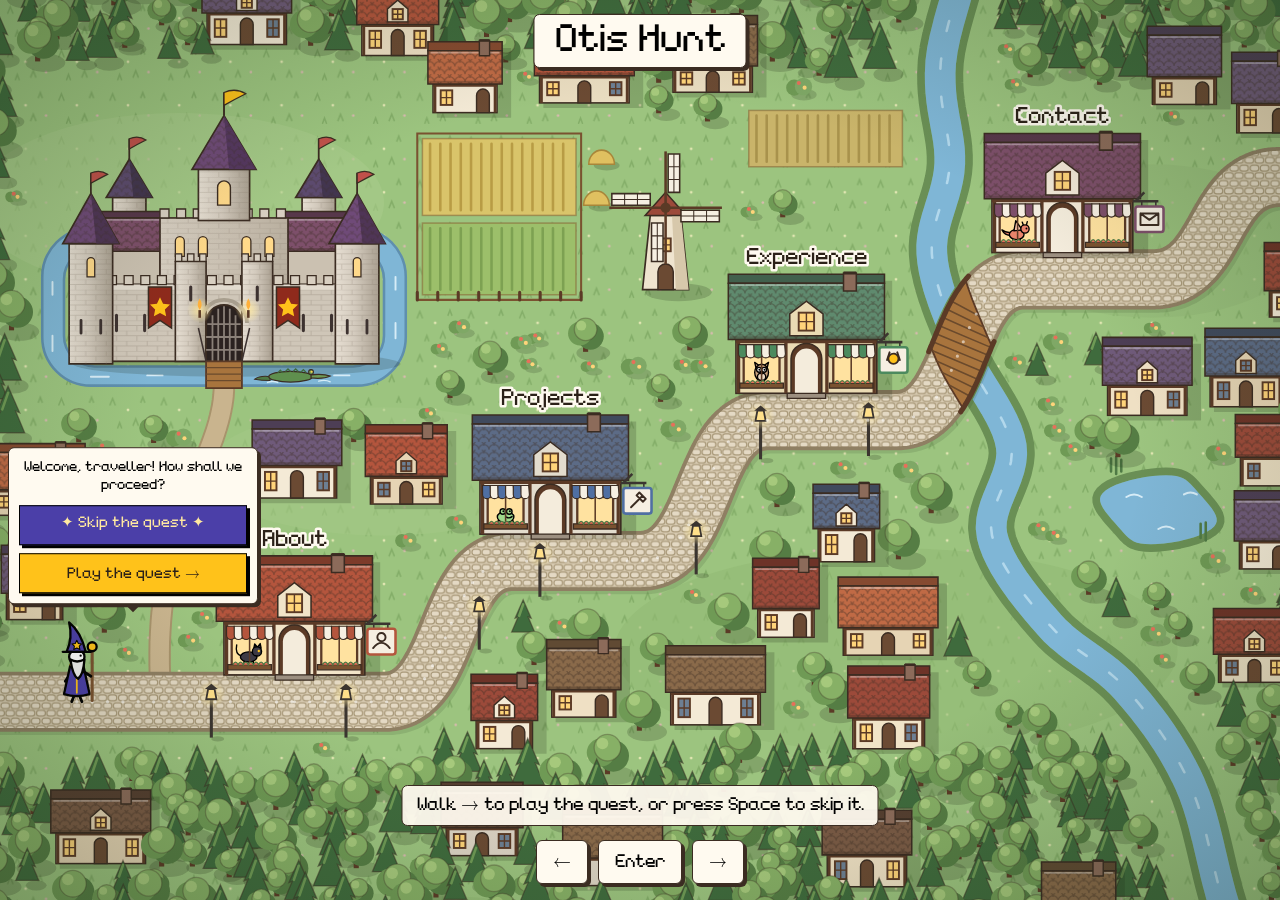
==== commit 6f3ec0bc: "Greet visitors at the Start with "skip the quest" or "play", fix Space after menus - The cover goes " ====
--- a/home.html
+++ b/home.html
@@ -4,8 +4,8 @@
   <meta charset="utf-8">
   <meta name="viewport" content="width=device-width, initial-scale=1">
   <title>Otis Hunt</title>
-  <link rel="stylesheet" href="css/fonts.css?v=20261121f">
-  <link rel="stylesheet" href="css/home.css?v=20261121f">
+  <link rel="stylesheet" href="css/fonts.css?v=20261121h">
+  <link rel="stylesheet" href="css/home.css?v=20261121h">
   <script>
     // Coming from the cover's dive into the wizard: start inside his robe (see arrive() in home.js).
     try {
@@ -18,9 +18,11 @@
 </head>
 <body>
   <main class="world" id="world">
-    <p class="magick-row">
-      <button type="button" id="btnMagick" class="magick">✦ Magick all scrolls into your possession ✦</button>
-    </p>
+    <div class="start-menu" id="startMenu" role="group" aria-labelledby="startQ">
+      <p class="start-q" id="startQ">Welcome, traveller! How shall we proceed?</p>
+      <a class="magick" id="btnSkip" href="read.html">✦ Skip the quest ✦</a>
+      <button type="button" class="play" id="btnPlay">Play the quest →</button>
+    </div>
 
     <header class="title">
       <h1>Otis Hunt</h1>
@@ -1750,6 +1752,6 @@
     </div>
   </section>
 
-  <script src="js/home.js?v=20261121f"></script>
+  <script src="js/home.js?v=20261121h"></script>
 </body>
 </html>
--- a/css/home.css
+++ b/css/home.css
@@ -31,7 +31,7 @@
 
 /* ── Map screen: the town fills the whole window ──────────────
    home.js sizes the map and slides it (the "camera") so the town always fits, or follows the wizard on
-   small screens. The title, Magick button, status line and controls float on top as parchment tags. */
+   small screens. The title, start menu, status line and controls float on top as parchment tags. */
 .world {
   position: relative;
   height: 100vh;
@@ -73,7 +73,6 @@
 
 /* Floating tags over the town */
 .title,
-.magick-row,
 figcaption,
 .controls {
   position: absolute;
@@ -100,21 +99,48 @@
   box-shadow: 3px 3px 0 #3b2c22;
 }
 
-/* "Magick all scrolls" sits top-left on wide screens, under the title on narrower ones */
-.magick-row {
-  top: 18px;
-  left: 18px;
-  transform: none;
-  margin: 0;
-  white-space: nowrap;
-}
-
-@media (max-width: 1100px) {
-  .magick-row {
-    top: 76px;
-    left: 50%;
-    transform: translateX(-50%);
-  }
+/* The choice at the Start, hanging over the wizard where he lands (home.js keeps it there).
+   It fades away once he sets off, and comes back if he returns. */
+.start-menu {
+  position: absolute;
+  z-index: 2;
+  top: 0;
+  left: 0;
+  display: flex;
+  flex-direction: column;
+  align-items: stretch;
+  gap: 8px;
+  width: 250px;
+  padding: 10px;
+  background: #fffaf0;
+  border: 1.5px solid #3b2c22;
+  border-radius: 6px;
+  box-shadow: 3px 3px 0 #3b2c22;
+  transform: translate(-50%, -100%);
+}
+
+.start-menu::after {
+  /* a little point down at the Start */
+  content: "";
+  position: absolute;
+  left: 50%;
+  bottom: -9px;
+  margin-left: -8px;
+  border: 8px solid transparent;
+  border-top-color: #3b2c22;
+  border-bottom: 0;
+}
+
+.start-menu.away {
+  opacity: 0;
+  pointer-events: none;
+}
+
+.start-q {
+  margin: 0 0 2px;
+  font-size: 14px;
+  line-height: 1.35;
+  text-align: center;
 }
 
 figcaption {
@@ -141,14 +167,19 @@
   .title h1 {
     font-size: 1.3rem;
   }
-  .magick-row {
-    top: 10px;
-    left: 10px;
-    transform: none;
-  }
-  .magick {
-    min-height: 34px;
+  .start-menu {
+    width: 220px;
+    padding: 8px;
+    gap: 6px;
+  }
+  .start-q {
     font-size: 12px;
+  }
+  .magick,
+  .play {
+    min-height: 32px;
+    padding: 4px 10px;
+    font-size: 13px;
   }
   figcaption {
     bottom: 62px;
@@ -340,7 +371,7 @@
 html.arriving .title,
 html.arriving figcaption,
 html.arriving .controls,
-html.arriving .magick-row {
+html.arriving .start-menu {
   opacity: 0;
 }
 
@@ -348,23 +379,50 @@
 .title,
 figcaption,
 .controls,
-.magick-row {
+.start-menu {
   transition: opacity 0.4s ease;
 }
 
-/* "Magick all scrolls" for visitors who'd rather skip the game */
-.magick {
+/* "Skip the quest" (straight to the plain page) and "Play the quest" */
+.magick,
+.play {
+  display: block;
   min-height: 40px;
-  padding: 0 16px;
+  padding: 7px 12px;
   font: inherit;
   font-size: 15px;
-  color: #ffe9a0;
-  background: #4b3fa8; /* the wizard's robe */
+  line-height: 1.3;
+  text-align: center;
+  text-decoration: none;
   border: 1.5px solid #000;
   box-shadow: 3px 3px 0 #000;
   cursor: pointer;
 }
 
+.magick {
+  color: #ffe9a0;
+  background: #4b3fa8; /* the wizard's robe */
+}
+
+.play {
+  color: #2b2118;
+  background: #ffc21a;
+}
+
+.play:hover {
+  background: #ffd45c;
+}
+
+.play:active {
+  transform: translate(2px, 2px);
+  box-shadow: 1px 1px 0 #000;
+}
+
+.play:focus-visible {
+  outline: 2px solid #000;
+  outline-offset: 3px;
+}
+
 .magick:hover {
   background: #5a4dc0;
 }
@@ -379,23 +437,10 @@
   outline-offset: 3px;
 }
 
-.magick:disabled {
-  cursor: default;
-}
-
-.magick.cast {
-  animation: magick 0.7s ease-out;
-}
-
-@keyframes magick {
-  0%   { box-shadow: 3px 3px 0 #000, 0 0 0 0 rgba(255, 214, 120, 0.9); }
-  100% { box-shadow: 3px 3px 0 #000, 0 0 0 22px rgba(255, 214, 120, 0); }
-}
-
 .world.leaving .title,
 .world.leaving figcaption,
 .world.leaving .controls,
-.world.leaving .magick-row {
+.world.leaving .start-menu {
   opacity: 0;
 }
 
@@ -1005,7 +1050,6 @@
   .walker.idle .walker-body,
   .sails,
   .gator,
-  .magick.cast,
   .pet-pop,
   .resident,
   .scroll.unrolling,
